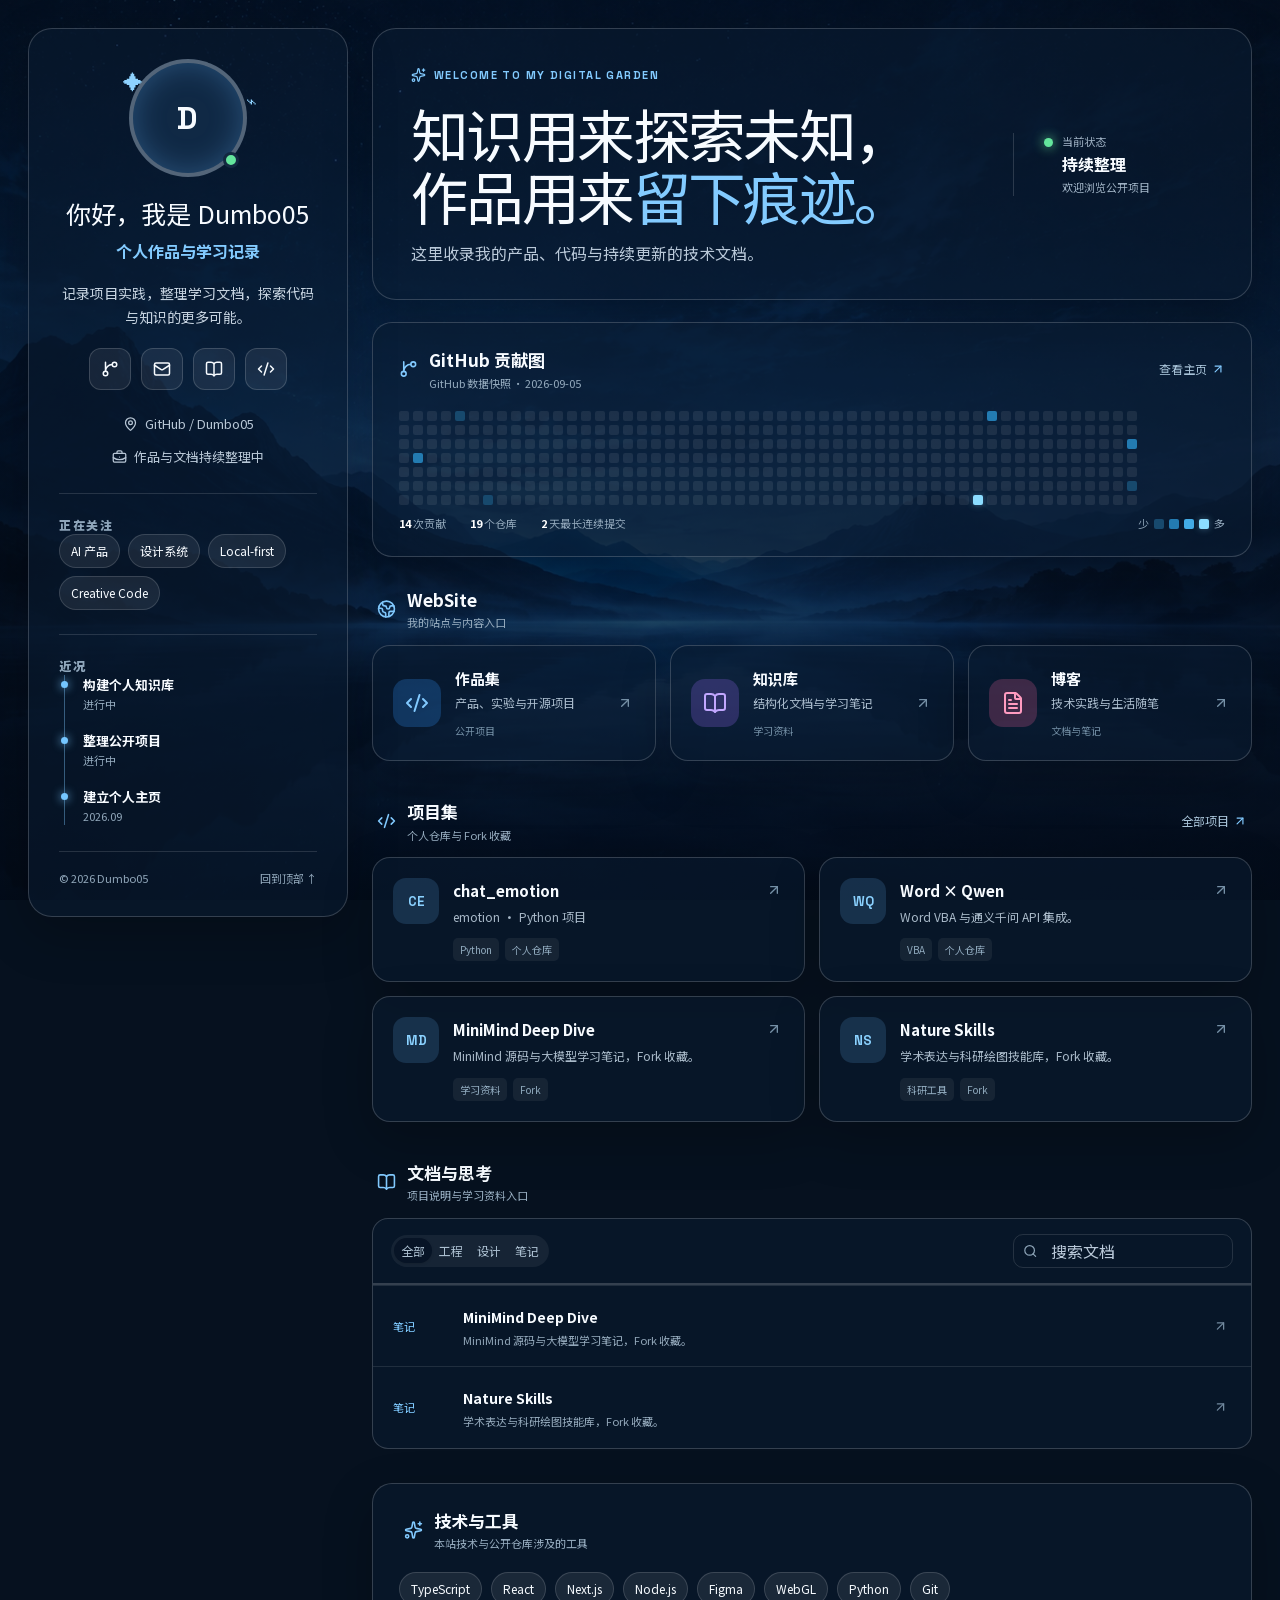
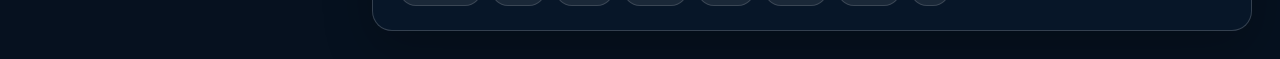
==== index.html @ 16f4d2db "Publish static homepage" ====
<!DOCTYPE html><html lang="zh-CN"><head><meta charSet="utf-8"/><meta name="viewport" content="width=device-width, initial-scale=1"/><link rel="stylesheet" href="/_next/static/css/index.D06NMVFJ.css" data-rsc-css-href="/_next/static/css/index.D06NMVFJ.css" data-precedence="vite-rsc/importer-resources"/><link rel="modulepreload" fetchPriority="low" href="/_next/static/chunks/index-C3mnJzxC.js"/><script src="/_next/static/chunks/rolldown-runtime-C60lm6uB.js" type="module" async=""></script><script src="/_next/static/chunks/framework-D_rUT4EX.js" type="module" async=""></script><link rel="modulepreload" href="/_next/static/chunks/layout-segment-context-Cc9AwlBz.js" crossorigin=""/><link rel="modulepreload" href="/_next/static/chunks/page-BDN0we3B.js" crossorigin=""/><title>Dumbo05 — 作品与文档</title><meta name="description" content="Dumbo05 的公开项目、技术文档与学习资料。"/><script>Object.assign(((self[Symbol.for("vinext.navigationRuntime")]??={bootstrap:{routeManifest:null},functions:{}}).bootstrap.rsc??={rsc:[]}),{params:{},nav:{"pathname":"/","searchParams":[]}})</script><link rel="modulepreload" href="/_next/static/chunks/index-C3mnJzxC.js" />
<link rel="preload" href="/_next/static/_vinext_fonts/noto-sans-sc-2264a9427715/noto-sans-sc-1ef05131.woff2" as="font" type="font/woff2" crossorigin />
<link rel="preload" href="/_next/static/_vinext_fonts/space-grotesk-97101337fff0/space-grotesk-a57c9413.woff2" as="font" type="font/woff2" crossorigin />
<style data-vinext-fonts>@font-face {
  font-family: 'Noto Sans SC';
  font-style: normal;
  font-weight: 400;
  font-display: swap;
  src: url(/_next/static/_vinext_fonts/noto-sans-sc-2264a9427715/noto-sans-sc-89709021.woff2) format('woff2');
  unicode-range: U+1f1e9-1f1f5, U+1f1f7-1f1ff, U+1f21a, U+1f232, U+1f234-1f237, U+1f250-1f251, U+1f300, U+1f302-1f308, U+1f30a-1f311, U+1f315, U+1f319-1f320, U+1f324, U+1f327, U+1f32a, U+1f32c-1f32d, U+1f330-1f357, U+1f359-1f37e;
}
@font-face {
  font-family: 'Noto Sans SC';
  font-style: normal;
  font-weight: 400;
  font-display: swap;
  src: url(/_next/static/_vinext_fonts/noto-sans-sc-2264a9427715/noto-sans-sc-872174e5.woff2) format('woff2');
  unicode-range: U+fee3, U+fef3, U+ff03-ff04, U+ff07, U+ff0a, U+ff17-ff19, U+ff1c-ff1d, U+ff20-ff3a, U+ff3c, U+ff3e-ff5b, U+ff5d, U+ff61-ff65, U+ff67-ff6a, U+ff6c, U+ff6f-ff78, U+ff7a-ff7d, U+ff80-ff84, U+ff86, U+ff89-ff8e, U+ff92, U+ff97-ff9b, U+ff9d-ff9f, U+ffe0-ffe4, U+ffe6, U+ffe9, U+ffeb, U+ffed, U+fffc, U+1f004, U+1f170-1f171, U+1f192-1f195, U+1f198-1f19a, U+1f1e6-1f1e8;
}
@font-face {
  font-family: 'Noto Sans SC';
  font-style: normal;
  font-weight: 400;
  font-display: swap;
  src: url(/_next/static/_vinext_fonts/noto-sans-sc-2264a9427715/noto-sans-sc-f385bef7.woff2) format('woff2');
  unicode-range: U+f0a7, U+f0b2, U+f0b7, U+f0c9, U+f0d8, U+f0da, U+f0dc-f0dd, U+f0e0, U+f0e6, U+f0eb, U+f0fc, U+f101, U+f104-f105, U+f107, U+f10b, U+f11b, U+f14b, U+f18a, U+f193, U+f1d6-f1d7, U+f244, U+f27a, U+f296, U+f2ae, U+f471, U+f4b3, U+f610-f611, U+f880-f881, U+f8ec, U+f8f5, U+f8ff, U+f901, U+f90a, U+f92c-f92d, U+f934, U+f937, U+f941, U+f965, U+f967, U+f969, U+f96b, U+f96f, U+f974, U+f978-f979, U+f97e, U+f981, U+f98a, U+f98e, U+f997, U+f99c, U+f9b2, U+f9b5, U+f9ba, U+f9be, U+f9ca, U+f9d0-f9d1, U+f9dd, U+f9e0-f9e1, U+f9e4, U+f9f7, U+fa00-fa01, U+fa08, U+fa0a, U+fa11, U+fb01-fb02, U+fdfc, U+fe0e, U+fe30-fe31, U+fe33-fe44, U+fe49-fe52, U+fe54-fe57, U+fe59-fe66, U+fe68-fe6b, U+fe8e, U+fe92-fe93, U+feae, U+feb8, U+fecb-fecc, U+fee0;
}
@font-face {
  font-family: 'Noto Sans SC';
  font-style: normal;
  font-weight: 400;
  font-display: swap;
  src: url(/_next/static/_vinext_fonts/noto-sans-sc-2264a9427715/noto-sans-sc-eb202dc0.woff2) format('woff2');
  unicode-range: U+9f83, U+9f85-9f8d, U+9f90-9f91, U+9f94-9f96, U+9f98, U+9f9b-9f9c, U+9f9e, U+9fa0, U+9fa2, U+9ff0-9fff, U+a001, U+a007, U+a025, U+a046-a047, U+a057, U+a072, U+a078-a079, U+a083, U+a085, U+a100, U+a118, U+a132, U+a134, U+a1f4, U+a242, U+a4a6, U+a4aa, U+a4b0-a4b1, U+a4b3, U+a9c1-a9c2, U+ac00-ac01, U+ac04, U+ac08, U+ac10-ac11, U+ac13-ac16, U+ac19, U+ac1c-ac1d, U+ac24, U+ac70-ac71, U+ac74, U+ac77-ac78, U+ac80-ac81, U+ac83, U+ac8c, U+ac90, U+ac9f-aca0, U+aca8-aca9, U+acac, U+acb0, U+acbd, U+acc1, U+acc4, U+ace0-ace1, U+ace4, U+ace8, U+acf3, U+acf5, U+acfc-acfd, U+ad00, U+ad0c, U+ad11, U+ad1c, U+ad34, U+ad50, U+ad64, U+ad6c, U+ad70, U+ad74, U+ad7f, U+ad81, U+ad8c, U+adc0, U+adc8, U+addc, U+ade0, U+adf8-adf9, U+adfc, U+ae00, U+ae08-ae09, U+ae0b, U+ae30, U+ae34, U+ae38, U+ae40, U+ae4a, U+ae4c, U+ae54, U+ae68, U+aebc, U+aed8, U+af2c-af2d;
}
@font-face {
  font-family: 'Noto Sans SC';
  font-style: normal;
  font-weight: 400;
  font-display: swap;
  src: url(/_next/static/_vinext_fonts/noto-sans-sc-2264a9427715/noto-sans-sc-dbf8b437.woff2) format('woff2');
  unicode-range: U+9e30-9e33, U+9e35-9e3b, U+9e3e, U+9e40-9e44, U+9e46-9e4e, U+9e51, U+9e53, U+9e55-9e58, U+9e5a-9e5c, U+9e5e-9e63, U+9e66-9e6e, U+9e71, U+9e73, U+9e75, U+9e78-9e79, U+9e7c-9e7e, U+9e82, U+9e86-9e88, U+9e8b-9e8c, U+9e90-9e91, U+9e93, U+9e95, U+9e97, U+9e9d, U+9ea4-9ea5, U+9ea9-9eaa, U+9eb4-9eb5, U+9eb8-9eba, U+9ebc-9ebf, U+9ec3, U+9ec9, U+9ecd, U+9ed0, U+9ed2-9ed3, U+9ed5-9ed6, U+9ed9, U+9edc-9edd, U+9edf-9ee0, U+9ee2, U+9ee5, U+9ee7-9eea, U+9eef, U+9ef1, U+9ef3-9ef4, U+9ef6, U+9ef9, U+9efb-9efc, U+9efe, U+9f0b, U+9f0d, U+9f10, U+9f14, U+9f17, U+9f19, U+9f22, U+9f29, U+9f2c, U+9f2f, U+9f31, U+9f37, U+9f39, U+9f3d-9f3e, U+9f41, U+9f4a-9f4b, U+9f51-9f52, U+9f61-9f63, U+9f66-9f67, U+9f80-9f81;
}
@font-face {
  font-family: 'Noto Sans SC';
  font-style: normal;
  font-weight: 400;
  font-display: swap;
  src: url(/_next/static/_vinext_fonts/noto-sans-sc-2264a9427715/noto-sans-sc-26d833f2.woff2) format('woff2');
  unicode-range: U+9c82-9c83, U+9c85-9c8c, U+9c8e-9c92, U+9c94-9c9b, U+9c9e-9ca3, U+9ca5-9ca7, U+9ca9, U+9cab, U+9cad-9cae, U+9cb1-9cb7, U+9cb9-9cbd, U+9cbf-9cc0, U+9cc3, U+9cc5-9cc7, U+9cc9-9cd1, U+9cd3-9cda, U+9cdc-9cdd, U+9cdf, U+9ce1-9ce3, U+9ce5, U+9ce9, U+9cee-9cef, U+9cf3-9cf4, U+9cf6, U+9cfc-9cfd, U+9d02, U+9d08-9d09, U+9d12, U+9d1b, U+9d1e, U+9d26, U+9d28, U+9d37, U+9d3b, U+9d3f, U+9d51, U+9d59, U+9d5c-9d5d, U+9d5f-9d61, U+9d6c, U+9d70, U+9d72, U+9d7a, U+9d7e, U+9d84, U+9d89, U+9d8f, U+9d92, U+9daf, U+9db4, U+9db8, U+9dbc, U+9dc4, U+9dc7, U+9dc9, U+9dd7, U+9ddf, U+9df2, U+9df9-9dfa, U+9e0a, U+9e11, U+9e1a, U+9e1e, U+9e20, U+9e22, U+9e28-9e2c, U+9e2e-9e2f;
}
@font-face {
  font-family: 'Noto Sans SC';
  font-style: normal;
  font-weight: 400;
  font-display: swap;
  src: url(/_next/static/_vinext_fonts/noto-sans-sc-2264a9427715/noto-sans-sc-5b294bf7.woff2) format('woff2');
  unicode-range: U+9a80, U+9a83, U+9a85, U+9a88-9a8a, U+9a8d-9a8e, U+9a90, U+9a92-9a93, U+9a95-9a96, U+9a98-9a99, U+9a9b-9aa2, U+9aa5, U+9aa7, U+9aaf-9ab1, U+9ab5-9ab6, U+9ab9-9aba, U+9ac0-9ac4, U+9ac8, U+9acb-9acc, U+9ace-9acf, U+9ad1-9ad2, U+9ad9, U+9adf, U+9ae1, U+9ae3, U+9aea-9aeb, U+9aed-9aef, U+9af4, U+9af9, U+9afb, U+9b03-9b04, U+9b06, U+9b08, U+9b0d, U+9b0f-9b10, U+9b13, U+9b18, U+9b1a, U+9b1f, U+9b22-9b23, U+9b25, U+9b27-9b28, U+9b2a, U+9b2f, U+9b31-9b32, U+9b3b, U+9b43, U+9b46-9b49, U+9b4d-9b4e, U+9b51, U+9b56, U+9b58, U+9b5a, U+9b5c, U+9b5f, U+9b61-9b62, U+9b6f, U+9b77, U+9b80, U+9b88, U+9b8b, U+9b8e, U+9b91, U+9b9f-9ba0, U+9ba8, U+9baa-9bab, U+9bad-9bae, U+9bb0-9bb1, U+9bb8, U+9bc9-9bca, U+9bd3, U+9bd6, U+9bdb, U+9be8, U+9bf0-9bf1, U+9c02, U+9c10, U+9c15, U+9c24, U+9c2d, U+9c32, U+9c39, U+9c3b, U+9c40, U+9c47-9c49, U+9c53, U+9c57, U+9c64, U+9c72, U+9c77-9c78, U+9c7b, U+9c7f-9c80;
}
@font-face {
  font-family: 'Noto Sans SC';
  font-style: normal;
  font-weight: 400;
  font-display: swap;
  src: url(/_next/static/_vinext_fonts/noto-sans-sc-2264a9427715/noto-sans-sc-d011b6ff.woff2) format('woff2');
  unicode-range: U+98dd, U+98e1-98e2, U+98e7-98ea, U+98ec, U+98ee-98ef, U+98f2, U+98f4, U+98fc-98fe, U+9903, U+9905, U+9908, U+990a, U+990c-990d, U+9913-9914, U+9918, U+991a-991b, U+991e, U+9921, U+9928, U+992c, U+992e, U+9935, U+9938-9939, U+993d-993e, U+9945, U+994b-994c, U+9951-9952, U+9954-9955, U+9957, U+995e, U+9963, U+9966-9969, U+996b-996c, U+996f, U+9974-9975, U+9977-9979, U+997d-997e, U+9980-9981, U+9983-9984, U+9987, U+998a-998b, U+998d-9991, U+9993-9995, U+9997-9998, U+99a5, U+99ab, U+99ad-99ae, U+99b1, U+99b3-99b4, U+99bc, U+99bf, U+99c1, U+99c3-99c6, U+99cc, U+99d0, U+99d2, U+99d5, U+99db, U+99dd, U+99e1, U+99ed, U+99f1, U+99ff, U+9a01, U+9a03-9a04, U+9a0e-9a0f, U+9a11-9a13, U+9a19, U+9a1b, U+9a28, U+9a2b, U+9a30, U+9a32, U+9a37, U+9a40, U+9a45, U+9a4a, U+9a4d-9a4e, U+9a52, U+9a55, U+9a57, U+9a5a-9a5b, U+9a5f, U+9a62, U+9a65, U+9a69, U+9a6b, U+9a6e, U+9a75, U+9a77-9a7a, U+9a7d;
}
@font-face {
  font-family: 'Noto Sans SC';
  font-style: normal;
  font-weight: 400;
  font-display: swap;
  src: url(/_next/static/_vinext_fonts/noto-sans-sc-2264a9427715/noto-sans-sc-c0877205.woff2) format('woff2');
  unicode-range: U+975b-975c, U+9763, U+9765-9766, U+976c-976d, U+9773, U+9776, U+977a, U+977c, U+9784-9785, U+978e-978f, U+9791-9792, U+9794-9795, U+9798, U+979a, U+979e, U+97a3, U+97a5-97a6, U+97a8, U+97ab-97ac, U+97ae-97af, U+97b2, U+97b4, U+97c6, U+97cb-97cc, U+97d3, U+97d8, U+97dc, U+97e1, U+97ea-97eb, U+97ee, U+97fb, U+97fe-97ff, U+9801-9803, U+9805-9806, U+9808, U+980c, U+9810-9814, U+9817-9818, U+981e, U+9820-9821, U+9824, U+9828, U+982b-982d, U+9830, U+9834, U+9838-9839, U+983c, U+9846, U+984d-984f, U+9851-9852, U+9854-9855, U+9857-9858, U+985a-985b, U+9862-9863, U+9865, U+9867, U+986b, U+986f-9871, U+9877-9878, U+987c, U+9880, U+9883, U+9885, U+9889, U+988b-988f, U+9893-9895, U+9899-989b, U+989e-989f, U+98a1-98a2, U+98a5-98a7, U+98a9, U+98af, U+98b1, U+98b6, U+98ba, U+98be, U+98c3-98c4, U+98c6-98c8, U+98cf-98d6, U+98da-98db;
}
@font-face {
  font-family: 'Noto Sans SC';
  font-style: normal;
  font-weight: 400;
  font-display: swap;
  src: url(/_next/static/_vinext_fonts/noto-sans-sc-2264a9427715/noto-sans-sc-7050bbd1.woff2) format('woff2');
  unicode-range: U+95c4-95ca, U+95cc-95cd, U+95d4-95d6, U+95d8, U+95e1-95e2, U+95e9, U+95f0-95f1, U+95f3, U+95f6, U+95fc, U+95fe-95ff, U+9602-9604, U+9606-960d, U+960f, U+9611-9613, U+9615-9617, U+9619-961b, U+961d, U+9621, U+9628, U+962f, U+963c-963e, U+9641-9642, U+9649, U+9654, U+965b-965f, U+9661, U+9663, U+9665, U+9667-9668, U+966c, U+9670, U+9672-9674, U+9678, U+967a, U+967d, U+9682, U+9685, U+9688, U+968a, U+968d-968e, U+9695, U+9697-9698, U+969e, U+96a0, U+96a3-96a4, U+96a8, U+96aa, U+96b0-96b1, U+96b3-96b4, U+96b7-96b9, U+96bb-96bd, U+96c9, U+96cb, U+96ce, U+96d1-96d2, U+96d6, U+96d9, U+96db-96dc, U+96de, U+96e0, U+96e3, U+96e9, U+96eb, U+96f0-96f2, U+96f9, U+96ff, U+9701-9702, U+9705, U+9708, U+970a, U+970e-970f, U+9711, U+9719, U+9727, U+972a, U+972d, U+9730, U+973d, U+9742, U+9744, U+9748-9749, U+9750-9751, U+975a;
}
@font-face {
  font-family: 'Noto Sans SC';
  font-style: normal;
  font-weight: 400;
  font-display: swap;
  src: url(/_next/static/_vinext_fonts/noto-sans-sc-2264a9427715/noto-sans-sc-029585c2.woff2) format('woff2');
  unicode-range: U+94f5, U+94f7, U+94f9, U+94fb-94fd, U+94ff, U+9503-9504, U+9506-9507, U+9509-950a, U+950d-950f, U+9511-9518, U+951a-9520, U+9522, U+9528-952d, U+9530-953a, U+953c-953f, U+9543-9546, U+9548-9550, U+9552-9555, U+9557-955b, U+955d-9568, U+956a-956d, U+9570-9574, U+9583, U+9586, U+9589, U+958e-958f, U+9591-9592, U+9594, U+9598-9599, U+959e-95a0, U+95a2-95a6, U+95a8-95b2, U+95b4, U+95b8-95c3;
}
@font-face {
  font-family: 'Noto Sans SC';
  font-style: normal;
  font-weight: 400;
  font-display: swap;
  src: url(/_next/static/_vinext_fonts/noto-sans-sc-2264a9427715/noto-sans-sc-e1cd4d1c.woff2) format('woff2');
  unicode-range: U+941c-942b, U+942d-942e, U+9432-9433, U+9435, U+9438, U+943a, U+943e, U+9444, U+944a, U+9451-9452, U+945a, U+9462-9463, U+9465, U+9470-9487, U+948a-9492, U+9494-9498, U+949a, U+949c-949d, U+94a1, U+94a3-94a4, U+94a8, U+94aa-94ad, U+94af, U+94b2, U+94b4-94ba, U+94bc-94c0, U+94c4, U+94c6-94db, U+94de-94ec, U+94ee-94f1, U+94f3;
}
@font-face {
  font-family: 'Noto Sans SC';
  font-style: normal;
  font-weight: 400;
  font-display: swap;
  src: url(/_next/static/_vinext_fonts/noto-sans-sc-2264a9427715/noto-sans-sc-d81f9b58.woff2) format('woff2');
  unicode-range: U+92ec-92ed, U+92f0, U+92f3, U+92f8, U+92fc, U+9304, U+9306, U+9310, U+9312, U+9315, U+9318, U+931a, U+931e, U+9320-9322, U+9324, U+9326-9329, U+932b-932c, U+932f, U+9331-9332, U+9335-9336, U+933e, U+9340-9341, U+934a-9360, U+9362-9363, U+9365-936b, U+936e, U+9375, U+937e, U+9382, U+938a, U+938c, U+938f, U+9393-9394, U+9396-9397, U+939a, U+93a2, U+93a7, U+93ac-93cd, U+93d0-93d1, U+93d6-93d8, U+93de-93df, U+93e1-93e2, U+93e4, U+93f8, U+93fb, U+93fd, U+940e-941a;
}
@font-face {
  font-family: 'Noto Sans SC';
  font-style: normal;
  font-weight: 400;
  font-display: swap;
  src: url(/_next/static/_vinext_fonts/noto-sans-sc-2264a9427715/noto-sans-sc-b8b2d6b7.woff2) format('woff2');
  unicode-range: U+9163-9164, U+9169, U+9170, U+9172, U+9174, U+9179-917a, U+917d-917e, U+9182-9183, U+9185, U+918c-918d, U+9190-9191, U+919a, U+919c, U+91a1-91a4, U+91a8, U+91aa-91af, U+91b4-91b5, U+91b8, U+91ba, U+91be, U+91c0-91c1, U+91c6, U+91c8, U+91cb, U+91d0, U+91d2, U+91d7-91d8, U+91dd, U+91e3, U+91e6-91e7, U+91ed, U+91f0, U+91f5, U+91f9, U+9200, U+9205, U+9207-920a, U+920d-920e, U+9210, U+9214-9215, U+921c, U+921e, U+9221, U+9223-9227, U+9229-922a, U+922d, U+9234-9235, U+9237, U+9239-923a, U+923c-9240, U+9244-9246, U+9249, U+924e-924f, U+9251, U+9253, U+9257, U+925b, U+925e, U+9262, U+9264-9266, U+9268, U+926c, U+926f, U+9271, U+927b, U+927e, U+9280, U+9283, U+9285-928a, U+928e, U+9291, U+9293, U+9296, U+9298, U+929c-929d, U+92a8, U+92ab-92ae, U+92b3, U+92b6-92b7, U+92b9, U+92c1, U+92c5-92c6, U+92c8, U+92cc, U+92d0, U+92d2, U+92e4, U+92ea;
}
@font-face {
  font-family: 'Noto Sans SC';
  font-style: normal;
  font-weight: 400;
  font-display: swap;
  src: url(/_next/static/_vinext_fonts/noto-sans-sc-2264a9427715/noto-sans-sc-97d54302.woff2) format('woff2');
  unicode-range: U+9004, U+900b, U+9011, U+9015-9016, U+901e, U+9021, U+9026, U+902d, U+902f, U+9031, U+9035-9036, U+9039-903a, U+9041, U+9044-9046, U+904a, U+904f-9052, U+9054-9055, U+9058-9059, U+905b-905e, U+9060-9062, U+9068-9069, U+906f, U+9072, U+9074, U+9076-907a, U+907c-907d, U+9081, U+9083, U+9085, U+9087-908b, U+908f, U+9095, U+9097, U+9099-909b, U+909d, U+90a0-90a1, U+90a8-90a9, U+90ac, U+90b0, U+90b2-90b4, U+90b6, U+90b8, U+90ba, U+90bd-90be, U+90c3-90c5, U+90c7-90c8, U+90cf-90d0, U+90d3, U+90d5, U+90d7, U+90da-90dc, U+90de, U+90e2, U+90e4, U+90e6-90e7, U+90ea-90eb, U+90ef, U+90f4-90f5, U+90f7, U+90fe-9100, U+9104, U+9109, U+910c, U+9112, U+9114-9115, U+9118, U+911c, U+911e, U+9120, U+9122-9123, U+9127, U+912d, U+912f-9132, U+9139-913a, U+9143, U+9146, U+9149-914a, U+914c, U+914e-9150, U+9154, U+9157, U+915a, U+915d-915e, U+9161-9162;
}
@font-face {
  font-family: 'Noto Sans SC';
  font-style: normal;
  font-weight: 400;
  font-display: swap;
  src: url(/_next/static/_vinext_fonts/noto-sans-sc-2264a9427715/noto-sans-sc-f351b5e0.woff2) format('woff2');
  unicode-range: U+8e41-8e42, U+8e47, U+8e49-8e4b, U+8e50-8e53, U+8e59-8e5a, U+8e5f-8e60, U+8e64, U+8e69, U+8e6c, U+8e70, U+8e74, U+8e76, U+8e7a-8e7c, U+8e7f, U+8e84-8e85, U+8e87, U+8e89, U+8e8b, U+8e8d, U+8e8f-8e90, U+8e94, U+8e99, U+8e9c, U+8e9e, U+8eaa, U+8eac, U+8eb0, U+8eb6, U+8ec0, U+8ec6, U+8eca-8ece, U+8ed2, U+8eda, U+8edf, U+8ee2, U+8eeb, U+8ef8, U+8efb-8efe, U+8f03, U+8f09, U+8f0b, U+8f12-8f15, U+8f1b, U+8f1d, U+8f1f, U+8f29-8f2a, U+8f2f, U+8f36, U+8f38, U+8f3b, U+8f3e-8f3f, U+8f44-8f45, U+8f49, U+8f4d-8f4e, U+8f5f, U+8f6b, U+8f6d, U+8f71-8f73, U+8f75-8f76, U+8f78-8f7a, U+8f7c, U+8f7e, U+8f81-8f82, U+8f84, U+8f87, U+8f8a-8f8b, U+8f8d-8f8f, U+8f94-8f95, U+8f97-8f9a, U+8fa6, U+8fad-8faf, U+8fb2, U+8fb5-8fb7, U+8fba-8fbc, U+8fbf, U+8fc2, U+8fcb, U+8fcd, U+8fd3, U+8fd5, U+8fd7, U+8fda, U+8fe2-8fe5, U+8fe8-8fe9, U+8fee, U+8ff3-8ff4, U+8ff8, U+8ffa;
}
@font-face {
  font-family: 'Noto Sans SC';
  font-style: normal;
  font-weight: 400;
  font-display: swap;
  src: url(/_next/static/_vinext_fonts/noto-sans-sc-2264a9427715/noto-sans-sc-1dbbfe68.woff2) format('woff2');
  unicode-range: U+8cbd, U+8cbf-8cc4, U+8cc7-8cc8, U+8cca, U+8ccd, U+8cd1, U+8cd3, U+8cdb-8cdc, U+8cde, U+8ce0, U+8ce2-8ce4, U+8ce6-8ce8, U+8cea, U+8ced, U+8cf4, U+8cf8, U+8cfa, U+8cfc-8cfd, U+8d04-8d05, U+8d07-8d08, U+8d0a, U+8d0d, U+8d0f, U+8d13-8d14, U+8d16, U+8d1b, U+8d20, U+8d30, U+8d32-8d33, U+8d36, U+8d3b, U+8d3d, U+8d40, U+8d42-8d43, U+8d45-8d46, U+8d48-8d4a, U+8d4d, U+8d51, U+8d53, U+8d55, U+8d59, U+8d5c-8d5d, U+8d5f, U+8d61, U+8d66-8d67, U+8d6a, U+8d6d, U+8d71, U+8d73, U+8d84, U+8d90-8d91, U+8d94-8d95, U+8d99, U+8da8, U+8daf, U+8db1, U+8db5, U+8db8, U+8dba, U+8dbc, U+8dbf, U+8dc2, U+8dc4, U+8dc6, U+8dcb, U+8dce-8dcf, U+8dd6-8dd7, U+8dda-8ddb, U+8dde, U+8de1, U+8de3-8de4, U+8de9, U+8deb-8dec, U+8df0-8df1, U+8df6-8dfd, U+8e05, U+8e07, U+8e09-8e0a, U+8e0c, U+8e0e, U+8e10, U+8e14, U+8e1d-8e1f, U+8e23, U+8e26, U+8e2b-8e31, U+8e34-8e35, U+8e39-8e3a, U+8e3d, U+8e40;
}
@font-face {
  font-family: 'Noto Sans SC';
  font-style: normal;
  font-weight: 400;
  font-display: swap;
  src: url(/_next/static/_vinext_fonts/noto-sans-sc-2264a9427715/noto-sans-sc-e3ccf881.woff2) format('woff2');
  unicode-range: U+8b80, U+8b83, U+8b8a, U+8b8c, U+8b90, U+8b93, U+8b99-8b9a, U+8ba0, U+8ba3, U+8ba5-8ba7, U+8baa-8bac, U+8bb4-8bb5, U+8bb7, U+8bb9, U+8bc2-8bc3, U+8bc5, U+8bcb-8bcc, U+8bce-8bd0, U+8bd2-8bd4, U+8bd6, U+8bd8-8bd9, U+8bdc, U+8bdf, U+8be3-8be4, U+8be7-8be9, U+8beb-8bec, U+8bee, U+8bf0, U+8bf2-8bf3, U+8bf6, U+8bf9, U+8bfc-8bfd, U+8bff-8c00, U+8c02, U+8c04, U+8c06-8c07, U+8c0c, U+8c0f, U+8c11-8c12, U+8c14-8c1b, U+8c1d-8c21, U+8c24-8c25, U+8c27, U+8c2a-8c2c, U+8c2e-8c30, U+8c32-8c36, U+8c3f, U+8c47-8c4c, U+8c4e-8c50, U+8c54-8c56, U+8c62, U+8c68, U+8c6c, U+8c73, U+8c78, U+8c7a, U+8c82, U+8c85, U+8c89-8c8a, U+8c8d-8c8e, U+8c90, U+8c93-8c94, U+8c98, U+8c9d-8c9e, U+8ca0-8ca2, U+8ca7-8cac, U+8caf-8cb0, U+8cb3-8cb4, U+8cb6-8cb9, U+8cbb-8cbc;
}
@font-face {
  font-family: 'Noto Sans SC';
  font-style: normal;
  font-weight: 400;
  font-display: swap;
  src: url(/_next/static/_vinext_fonts/noto-sans-sc-2264a9427715/noto-sans-sc-263a8925.woff2) format('woff2');
  unicode-range: U+8a15-8a18, U+8a1a-8a1b, U+8a1d, U+8a1f, U+8a22-8a23, U+8a25, U+8a2b, U+8a2d, U+8a31, U+8a33-8a34, U+8a36-8a38, U+8a3a, U+8a3c, U+8a3e, U+8a40-8a41, U+8a46, U+8a48, U+8a50, U+8a52, U+8a54-8a55, U+8a58, U+8a5b, U+8a5d-8a63, U+8a66, U+8a69-8a6b, U+8a6d-8a6e, U+8a70, U+8a72-8a73, U+8a7a, U+8a85, U+8a87, U+8a8a, U+8a8c-8a8d, U+8a90-8a92, U+8a95, U+8a98, U+8aa0-8aa1, U+8aa3-8aa6, U+8aa8-8aa9, U+8aac-8aae, U+8ab0, U+8ab2, U+8ab8-8ab9, U+8abc, U+8abe-8abf, U+8ac7, U+8acf, U+8ad2, U+8ad6-8ad7, U+8adb-8adc, U+8adf, U+8ae1, U+8ae6-8ae8, U+8aeb, U+8aed-8aee, U+8af1, U+8af3-8af4, U+8af7-8af8, U+8afa, U+8afe, U+8b00-8b02, U+8b07, U+8b0a, U+8b0c, U+8b0e, U+8b10, U+8b17, U+8b19, U+8b1b, U+8b1d, U+8b20-8b21, U+8b26, U+8b28, U+8b2c, U+8b33, U+8b39, U+8b3e-8b3f, U+8b41, U+8b45, U+8b49, U+8b4c, U+8b4f, U+8b57-8b58, U+8b5a, U+8b5c, U+8b5e, U+8b60, U+8b6c, U+8b6f-8b70, U+8b72, U+8b74, U+8b77, U+8b7d;
}
@font-face {
  font-family: 'Noto Sans SC';
  font-style: normal;
  font-weight: 400;
  font-display: swap;
  src: url(/_next/static/_vinext_fonts/noto-sans-sc-2264a9427715/noto-sans-sc-1081e6e8.woff2) format('woff2');
  unicode-range: U+8882, U+8884-8886, U+8888, U+888f, U+8892-8893, U+889b, U+88a2, U+88a4, U+88a6, U+88a8, U+88aa, U+88ae, U+88b1, U+88b4, U+88b7, U+88bc, U+88c0, U+88c6-88c9, U+88ce-88cf, U+88d1-88d3, U+88d8, U+88db-88dd, U+88df, U+88e1-88e3, U+88e5, U+88e8, U+88ec, U+88f0-88f1, U+88f3-88f4, U+88fc-88fe, U+8900, U+8902, U+8906-8907, U+8909-890c, U+8912-8915, U+8918-891b, U+8921, U+8925, U+892b, U+8930, U+8932, U+8934, U+8936, U+893b, U+893d, U+8941, U+894c, U+8955-8956, U+8959, U+895c, U+895e-8960, U+8966, U+896a, U+896c, U+896f-8970, U+8972, U+897b, U+897e, U+8980, U+8983, U+8985, U+8987-8988, U+898c, U+898f, U+8993, U+8997, U+899a, U+89a1, U+89a7, U+89a9-89aa, U+89b2-89b3, U+89b7, U+89c0, U+89c7, U+89ca-89cc, U+89ce-89d1, U+89d6, U+89da, U+89dc, U+89de, U+89e5, U+89e7, U+89eb, U+89ef, U+89f1, U+89f3-89f4, U+89f8, U+89ff, U+8a01-8a03, U+8a07-8a0a, U+8a0e-8a0f, U+8a13;
}
@font-face {
  font-family: 'Noto Sans SC';
  font-style: normal;
  font-weight: 400;
  font-display: swap;
  src: url(/_next/static/_vinext_fonts/noto-sans-sc-2264a9427715/noto-sans-sc-f04109b5.woff2) format('woff2');
  unicode-range: U+86f4, U+86f8-86f9, U+86fb, U+86fe, U+8703, U+8706-870a, U+870d, U+8711-8713, U+871a, U+871e, U+8722-8723, U+8725, U+8729, U+872e, U+8731, U+8734, U+8737, U+873a-873b, U+873e-8740, U+8742, U+8747-8748, U+8753, U+8755, U+8757-8758, U+875d, U+875f, U+8762-8766, U+8768, U+876e, U+8770, U+8772, U+8775, U+8778, U+877b-877e, U+8782, U+8785, U+8788, U+878b, U+8793, U+8797, U+879a, U+879e-87a0, U+87a2-87a3, U+87a8, U+87ab-87ad, U+87af, U+87b3, U+87b5, U+87bd, U+87c0, U+87c4, U+87c6, U+87ca-87cb, U+87d1-87d2, U+87db-87dc, U+87de, U+87e0, U+87e5, U+87ea, U+87ec, U+87ee, U+87f2-87f3, U+87fb, U+87fd-87fe, U+8802-8803, U+8805, U+880a-880b, U+880d, U+8813-8816, U+8819, U+881b, U+881f, U+8821, U+8823, U+8831-8832, U+8835-8836, U+8839, U+883b-883c, U+8844, U+8846, U+884a, U+884e, U+8852-8853, U+8855, U+8859, U+885b, U+885d-885e, U+8862, U+8864, U+8869-886a, U+886e-886f, U+8872, U+8879, U+887d-887f;
}
@font-face {
  font-family: 'Noto Sans SC';
  font-style: normal;
  font-weight: 400;
  font-display: swap;
  src: url(/_next/static/_vinext_fonts/noto-sans-sc-2264a9427715/noto-sans-sc-012abd8d.woff2) format('woff2');
  unicode-range: U+8548, U+854e, U+8553, U+8556-8557, U+8559, U+855e, U+8561, U+8564-8565, U+8568-856a, U+856d, U+856f-8570, U+8572, U+8576, U+8579-857b, U+8580, U+8585-8586, U+8588, U+858a, U+858f, U+8591, U+8594, U+8599, U+859c, U+85a2, U+85a4, U+85a6, U+85a8-85a9, U+85ab-85ac, U+85ae, U+85b7-85b9, U+85be, U+85c1, U+85c7, U+85cd, U+85d0, U+85d3, U+85d5, U+85dc-85dd, U+85df-85e0, U+85e5-85e6, U+85e8-85ea, U+85f4, U+85f9, U+85fe-85ff, U+8602, U+8605-8607, U+860a-860b, U+8616, U+8618, U+861a, U+8627, U+8629, U+862d, U+8638, U+863c, U+863f, U+864d, U+864f, U+8652-8655, U+865b-865c, U+865f, U+8662, U+8667, U+866c, U+866e, U+8671, U+8675, U+867a-867c, U+867f, U+868b, U+868d, U+8693, U+869c-869d, U+86a1, U+86a3-86a4, U+86a7-86a9, U+86ac, U+86af-86b1, U+86b4-86b6, U+86ba, U+86c0, U+86c4, U+86c6, U+86c9-86ca, U+86cd-86d1, U+86d4, U+86d8, U+86de-86df, U+86e4, U+86e6, U+86e9, U+86ed, U+86ef-86f3;
}
@font-face {
  font-family: 'Noto Sans SC';
  font-style: normal;
  font-weight: 400;
  font-display: swap;
  src: url(/_next/static/_vinext_fonts/noto-sans-sc-2264a9427715/noto-sans-sc-7f246ec9.woff2) format('woff2');
  unicode-range: U+83c5, U+83c8-83c9, U+83cb, U+83d1, U+83d3-83d6, U+83d8, U+83db, U+83dd, U+83df, U+83e1, U+83e5, U+83ea-83eb, U+83f0, U+83f4, U+83f8-83f9, U+83fb, U+83fd, U+83ff, U+8401, U+8406, U+840a-840b, U+840f, U+8411, U+8418, U+841c, U+8420, U+8422-8424, U+8426, U+8429, U+842c, U+8438-8439, U+843b-843c, U+843f, U+8446-8447, U+8449, U+844e, U+8451-8452, U+8456, U+8459-845a, U+845c, U+8462, U+8466, U+846d, U+846f-8470, U+8473, U+8476-8478, U+847a, U+847d, U+8484-8485, U+8487, U+8489, U+848c, U+848e, U+8490, U+8493-8494, U+8497, U+849b, U+849e-849f, U+84a1, U+84a5, U+84a8, U+84af, U+84b4, U+84b9-84bf, U+84c1-84c2, U+84c5-84c7, U+84ca-84cb, U+84cd, U+84d0-84d1, U+84d3, U+84d6, U+84df-84e0, U+84e2-84e3, U+84e5-84e7, U+84ee, U+84f3, U+84f6, U+84fa, U+84fc, U+84ff-8500, U+850c, U+8511, U+8514-8515, U+8517-8518, U+851f, U+8523, U+8525-8526, U+8529, U+852b, U+852d, U+8532, U+8534-8535, U+8538-853a, U+853c, U+8543, U+8545;
}
@font-face {
  font-family: 'Noto Sans SC';
  font-style: normal;
  font-weight: 400;
  font-display: swap;
  src: url(/_next/static/_vinext_fonts/noto-sans-sc-2264a9427715/noto-sans-sc-7b737b1b.woff2) format('woff2');
  unicode-range: U+82bc, U+82be, U+82c0-82c2, U+82c4-82c8, U+82ca-82cc, U+82ce, U+82d0, U+82d2-82d3, U+82d5-82d6, U+82d8-82d9, U+82dc-82de, U+82e0-82e4, U+82e7, U+82e9-82eb, U+82ed-82ee, U+82f3-82f4, U+82f7-82f8, U+82fa-8301, U+8306-8308, U+830c-830d, U+830f, U+8311, U+8313-8315, U+8318, U+831a-831b, U+831d, U+8324, U+8327, U+832a, U+832c-832d, U+832f, U+8331-8334, U+833a-833c, U+8340, U+8343-8345, U+8347-8348, U+834a, U+834c, U+834f, U+8351, U+8356, U+8358-835c, U+835e, U+8360, U+8364-8366, U+8368-836a, U+836c-836e, U+8373, U+8378, U+837b-837d, U+837f-8380, U+8382, U+8388, U+838a-838b, U+8392, U+8394, U+8396, U+8398-8399, U+839b-839c, U+83a0, U+83a2-83a3, U+83a8-83aa, U+83ae-83b0, U+83b3-83b4, U+83b6, U+83b8, U+83ba, U+83bc-83bd, U+83bf-83c0, U+83c2;
}
@font-face {
  font-family: 'Noto Sans SC';
  font-style: normal;
  font-weight: 400;
  font-display: swap;
  src: url(/_next/static/_vinext_fonts/noto-sans-sc-2264a9427715/noto-sans-sc-1dbca8d2.woff2) format('woff2');
  unicode-range: U+8166-8169, U+816b, U+816d, U+8171, U+8173-8174, U+8178, U+817c-817d, U+8182, U+8188, U+8191, U+8198-819b, U+81a0, U+81a3, U+81a5-81a6, U+81a9, U+81b6, U+81ba-81bb, U+81bd, U+81bf, U+81c1, U+81c3, U+81c6, U+81c9-81ca, U+81cc-81cd, U+81d1, U+81d3-81d4, U+81d8, U+81db-81dc, U+81de-81df, U+81e5, U+81e7-81e9, U+81eb-81ec, U+81ee-81ef, U+81f5, U+81f8, U+81fa, U+81fc, U+81fe, U+8200-8202, U+8204, U+8208-820a, U+820e-8210, U+8216-8218, U+821b-821c, U+8221-8224, U+8226-8228, U+822b, U+822d, U+822f, U+8232-8234, U+8237-8238, U+823a-823b, U+823e, U+8244, U+8249, U+824b, U+824f, U+8259-825a, U+825f, U+8266, U+8268, U+826e, U+8271, U+8276-8279, U+827d, U+827f, U+8283-8284, U+8288-828a, U+828d-8291, U+8293-8294, U+8296-8298, U+829f-82a1, U+82a3-82a4, U+82a7-82ab, U+82ae, U+82b0, U+82b2, U+82b4-82b6;
}
@font-face {
  font-family: 'Noto Sans SC';
  font-style: normal;
  font-weight: 400;
  font-display: swap;
  src: url(/_next/static/_vinext_fonts/noto-sans-sc-2264a9427715/noto-sans-sc-50988138.woff2) format('woff2');
  unicode-range: U+8016, U+8018-8019, U+801c, U+801e, U+8026-802a, U+8031, U+8034-8035, U+8037, U+8043, U+804b, U+804d, U+8052, U+8056, U+8059, U+805e, U+8061, U+8068-8069, U+806e-8074, U+8076-8078, U+807c-8080, U+8082, U+8084-8085, U+8088, U+808f, U+8093, U+809c, U+809f, U+80ab, U+80ad-80ae, U+80b1, U+80b6-80b8, U+80bc-80bd, U+80c2, U+80c4, U+80ca, U+80cd, U+80d1, U+80d4, U+80d7, U+80d9-80db, U+80dd, U+80e0, U+80e4-80e5, U+80e7-80ed, U+80ef-80f1, U+80f3-80f4, U+80fc, U+8101, U+8104-8105, U+8107-8108, U+810c-810e, U+8112-8115, U+8117-8119, U+811b-811f, U+8121-8130, U+8132-8134, U+8137, U+8139, U+813f-8140, U+8142, U+8146, U+8148, U+814d-814e, U+8151, U+8153, U+8158-815a, U+815e, U+8160;
}
@font-face {
  font-family: 'Noto Sans SC';
  font-style: normal;
  font-weight: 400;
  font-display: swap;
  src: url(/_next/static/_vinext_fonts/noto-sans-sc-2264a9427715/noto-sans-sc-85e29ce6.woff2) format('woff2');
  unicode-range: U+7ef0-7ef2, U+7ef6, U+7efa-7efb, U+7efe, U+7f01-7f04, U+7f08, U+7f0a-7f12, U+7f17, U+7f19, U+7f1b-7f1c, U+7f1f, U+7f21-7f23, U+7f25-7f28, U+7f2a-7f33, U+7f35-7f37, U+7f3d, U+7f42, U+7f44-7f45, U+7f4c-7f4d, U+7f52, U+7f54, U+7f58-7f59, U+7f5d, U+7f5f-7f61, U+7f63, U+7f65, U+7f68, U+7f70-7f71, U+7f73-7f75, U+7f77, U+7f79, U+7f7d-7f7e, U+7f85-7f86, U+7f88-7f89, U+7f8b-7f8c, U+7f90-7f91, U+7f94-7f96, U+7f98-7f9b, U+7f9d, U+7f9f, U+7fa3, U+7fa7-7fa9, U+7fac-7fb2, U+7fb4, U+7fb6, U+7fb8, U+7fbc, U+7fbf-7fc0, U+7fc3, U+7fca, U+7fcc, U+7fce, U+7fd2, U+7fd5, U+7fd9-7fdb, U+7fdf, U+7fe3, U+7fe5-7fe7, U+7fe9, U+7feb-7fec, U+7fee-7fef, U+7ff1, U+7ff3-7ff4, U+7ff9-7ffa, U+7ffe, U+8004, U+8006, U+800b, U+800e, U+8011-8012, U+8014;
}
@font-face {
  font-family: 'Noto Sans SC';
  font-style: normal;
  font-weight: 400;
  font-display: swap;
  src: url(/_next/static/_vinext_fonts/noto-sans-sc-2264a9427715/noto-sans-sc-2f25561e.woff2) format('woff2');
  unicode-range: U+7dd2, U+7dd4, U+7dd6-7dd8, U+7dda-7de0, U+7de2-7de6, U+7de8-7ded, U+7def, U+7df1-7df5, U+7df7, U+7df9, U+7dfb-7dfc, U+7dfe-7e02, U+7e04, U+7e08-7e0b, U+7e12, U+7e1b, U+7e1e, U+7e20, U+7e22-7e23, U+7e26, U+7e29, U+7e2b, U+7e2e-7e2f, U+7e31, U+7e37, U+7e39-7e3e, U+7e40, U+7e43-7e44, U+7e46-7e47, U+7e4a-7e4b, U+7e4d-7e4e, U+7e51, U+7e54-7e56, U+7e58-7e5b, U+7e5d-7e5e, U+7e61, U+7e66-7e67, U+7e69-7e6b, U+7e6d, U+7e70, U+7e73, U+7e77, U+7e79, U+7e7b-7e7d, U+7e81-7e82, U+7e8c-7e8d, U+7e8f, U+7e92-7e94, U+7e96, U+7e98, U+7e9a-7e9c, U+7e9e-7e9f, U+7ea1, U+7ea3, U+7ea5, U+7ea8-7ea9, U+7eab, U+7ead-7eae, U+7eb0, U+7ebb, U+7ebe, U+7ec0-7ec2, U+7ec9, U+7ecb-7ecc, U+7ed0, U+7ed4, U+7ed7, U+7edb, U+7ee0-7ee2, U+7ee5-7ee6, U+7ee8, U+7eeb;
}
@font-face {
  font-family: 'Noto Sans SC';
  font-style: normal;
  font-weight: 400;
  font-display: swap;
  src: url(/_next/static/_vinext_fonts/noto-sans-sc-2264a9427715/noto-sans-sc-3991948e.woff2) format('woff2');
  unicode-range: U+7ce8, U+7cec, U+7cf0, U+7cf5-7cf9, U+7cfc, U+7cfe, U+7d00, U+7d04-7d0b, U+7d0d, U+7d10-7d14, U+7d17-7d19, U+7d1b-7d1f, U+7d21, U+7d24-7d26, U+7d28-7d2a, U+7d2c-7d2e, U+7d30-7d31, U+7d33, U+7d35-7d36, U+7d38-7d3a, U+7d40, U+7d42-7d44, U+7d46, U+7d4b-7d4c, U+7d4f, U+7d51, U+7d54-7d56, U+7d58, U+7d5b-7d5c, U+7d5e, U+7d61-7d63, U+7d66, U+7d68, U+7d6a-7d6c, U+7d6f, U+7d71-7d73, U+7d75-7d77, U+7d79-7d7a, U+7d7e, U+7d81, U+7d84-7d8b, U+7d8d, U+7d8f, U+7d91, U+7d94, U+7d96, U+7d98-7d9a, U+7d9c-7da0, U+7da2, U+7da6, U+7daa-7db1, U+7db4-7db8, U+7dba-7dbf, U+7dc1, U+7dc4, U+7dc7-7dc8, U+7dca-7dcd, U+7dcf, U+7dd1;
}
@font-face {
  font-family: 'Noto Sans SC';
  font-style: normal;
  font-weight: 400;
  font-display: swap;
  src: url(/_next/static/_vinext_fonts/noto-sans-sc-2264a9427715/noto-sans-sc-75110373.woff2) format('woff2');
  unicode-range: U+7bd3-7bd4, U+7bd9-7bda, U+7bdd, U+7be0-7be1, U+7be4-7be6, U+7be9-7bea, U+7bef, U+7bf4, U+7bf6, U+7bfc, U+7bfe, U+7c01, U+7c03, U+7c07-7c08, U+7c0a-7c0d, U+7c0f, U+7c11, U+7c15-7c16, U+7c19, U+7c1e-7c21, U+7c23-7c24, U+7c26, U+7c28-7c33, U+7c35, U+7c37-7c3b, U+7c3d-7c3e, U+7c40-7c41, U+7c43, U+7c47-7c48, U+7c4c, U+7c50, U+7c53-7c54, U+7c59, U+7c5f-7c60, U+7c63-7c65, U+7c6c, U+7c6e, U+7c72, U+7c74, U+7c79-7c7a, U+7c7c, U+7c81-7c82, U+7c84-7c85, U+7c88, U+7c8a-7c91, U+7c93-7c96, U+7c99, U+7c9b-7c9e, U+7ca0-7ca2, U+7ca6-7ca9, U+7cac, U+7caf-7cb3, U+7cb5-7cb7, U+7cba-7cbd, U+7cbf-7cc2, U+7cc5, U+7cc7-7cc9, U+7ccc-7ccd, U+7cd7, U+7cdc, U+7cde, U+7ce0, U+7ce4-7ce5, U+7ce7;
}
@font-face {
  font-family: 'Noto Sans SC';
  font-style: normal;
  font-weight: 400;
  font-display: swap;
  src: url(/_next/static/_vinext_fonts/noto-sans-sc-2264a9427715/noto-sans-sc-deb0a07b.woff2) format('woff2');
  unicode-range: U+7ae6, U+7af4-7af7, U+7afa-7afb, U+7afd-7b0a, U+7b0c, U+7b0e-7b0f, U+7b13, U+7b15-7b16, U+7b18-7b19, U+7b1e-7b20, U+7b22-7b25, U+7b29-7b2b, U+7b2d-7b2e, U+7b30-7b3b, U+7b3e-7b3f, U+7b41-7b42, U+7b44-7b47, U+7b4a, U+7b4c-7b50, U+7b58, U+7b5a, U+7b5c, U+7b60, U+7b66-7b67, U+7b69, U+7b6c-7b6f, U+7b72-7b76, U+7b7b-7b7d, U+7b7f, U+7b82, U+7b85, U+7b87, U+7b8b-7b96, U+7b98-7b99, U+7b9b-7b9f, U+7ba2-7ba4, U+7ba6-7bac, U+7bae-7bb0, U+7bb4, U+7bb7-7bb9, U+7bbb, U+7bc0-7bc1, U+7bc3-7bc4, U+7bc6, U+7bc8-7bcc, U+7bd1;
}
@font-face {
  font-family: 'Noto Sans SC';
  font-style: normal;
  font-weight: 400;
  font-display: swap;
  src: url(/_next/static/_vinext_fonts/noto-sans-sc-2264a9427715/noto-sans-sc-0148b0d2.woff2) format('woff2');
  unicode-range: U+798b-798e, U+7992, U+7994-7995, U+7997-7998, U+799a-799c, U+799f, U+79a3-79a6, U+79a8-79ac, U+79ae-79b1, U+79b3-79b5, U+79b8, U+79ba, U+79bf, U+79c2, U+79c6, U+79c8, U+79cf, U+79d5-79d6, U+79dd-79de, U+79e3, U+79e7-79e8, U+79eb, U+79ed, U+79f4, U+79f7-79f8, U+79fa, U+79fe, U+7a02-7a03, U+7a05, U+7a0a, U+7a14, U+7a17, U+7a19, U+7a1c, U+7a1e-7a1f, U+7a23, U+7a25-7a26, U+7a2c, U+7a2e, U+7a30-7a32, U+7a36-7a37, U+7a39, U+7a3c, U+7a40, U+7a42, U+7a47, U+7a49, U+7a4c-7a4f, U+7a51, U+7a55, U+7a5b, U+7a5d-7a5e, U+7a62-7a63, U+7a66, U+7a68-7a69, U+7a6b, U+7a70, U+7a78, U+7a80, U+7a85-7a88, U+7a8a, U+7a90, U+7a93-7a96, U+7a98, U+7a9b-7a9c, U+7a9e, U+7aa0-7aa1, U+7aa3, U+7aa8-7aaa, U+7aac-7ab0, U+7ab3, U+7ab8, U+7aba, U+7abd-7abf, U+7ac4-7ac5, U+7ac7-7ac8, U+7aca, U+7ad1-7ad2, U+7ada-7add, U+7ae1, U+7ae4;
}
@font-face {
  font-family: 'Noto Sans SC';
  font-style: normal;
  font-weight: 400;
  font-display: swap;
  src: url(/_next/static/_vinext_fonts/noto-sans-sc-2264a9427715/noto-sans-sc-0fa39ab0.woff2) format('woff2');
  unicode-range: U+784c, U+784e-7854, U+7856-7857, U+7859-785a, U+7865, U+7869-786a, U+786d, U+786f, U+7876-7877, U+787c, U+787e-787f, U+7881, U+7887-7889, U+7893-7894, U+7898-789e, U+78a1, U+78a3, U+78a5, U+78a9, U+78ad, U+78b2, U+78b4, U+78b6, U+78b9-78ba, U+78bc, U+78bf, U+78c3, U+78c9, U+78cb, U+78d0-78d2, U+78d4, U+78d9-78da, U+78dc, U+78de, U+78e1, U+78e5-78e6, U+78ea, U+78ec, U+78ef, U+78f1-78f2, U+78f4, U+78fa-78fb, U+78fe, U+7901-7902, U+7905, U+7907, U+7909, U+790b-790c, U+790e, U+7910, U+7913, U+7919-791b, U+791e-791f, U+7921, U+7924, U+7926, U+792a-792b, U+7934, U+7936, U+7939, U+793b, U+793d, U+7940, U+7942-7943, U+7945-7947, U+7949-794a, U+794c, U+794e-7951, U+7953-7955, U+7957-795a, U+795c, U+795f-7960, U+7962, U+7964, U+7966-7967, U+7969, U+796b, U+796f, U+7972, U+7974, U+7979, U+797b-797c, U+797e-7980, U+7982, U+7986-7987, U+7989-798a;
}
@font-face {
  font-family: 'Noto Sans SC';
  font-style: normal;
  font-weight: 400;
  font-display: swap;
  src: url(/_next/static/_vinext_fonts/noto-sans-sc-2264a9427715/noto-sans-sc-8ff2b520.woff2) format('woff2');
  unicode-range: U+7722, U+7726, U+7728, U+772b-7730, U+7732-7736, U+7739-773a, U+773d-773f, U+7743, U+7746-7747, U+774c-774f, U+7751-7752, U+7758-775a, U+775c-775e, U+7762, U+7765-7766, U+7768-776a, U+776c-776d, U+7771-7772, U+777a, U+777c-777e, U+7780, U+7785, U+7787, U+778b-778d, U+778f-7791, U+7793, U+779e-77a0, U+77a2, U+77a5, U+77ad, U+77af, U+77b4-77b7, U+77bd-77c0, U+77c2, U+77c5, U+77c7, U+77cd, U+77d6-77d7, U+77d9-77da, U+77dd-77de, U+77e7, U+77ea, U+77ec, U+77ef, U+77f8, U+77fb, U+77fd-77fe, U+7800, U+7803, U+7806, U+7809, U+780f-7812, U+7815, U+7817-7818, U+781a-781f, U+7821-7823, U+7825-7827, U+7829, U+782b-7830, U+7832-7833, U+7835, U+7837, U+7839-783c, U+783e, U+7841-7844, U+7847-7849, U+784b;
}
@font-face {
  font-family: 'Noto Sans SC';
  font-style: normal;
  font-weight: 400;
  font-display: swap;
  src: url(/_next/static/_vinext_fonts/noto-sans-sc-2264a9427715/noto-sans-sc-13310815.woff2) format('woff2');
  unicode-range: U+7613-7619, U+761b-761d, U+761f-7622, U+7625, U+7627-762a, U+762e-7630, U+7632-7635, U+7638-763a, U+763c-763d, U+763f-7640, U+7642-7643, U+7647-7648, U+764d-764e, U+7652, U+7654, U+7658, U+765a, U+765c, U+765e-765f, U+7661-7663, U+7665, U+7669, U+766c, U+766e-766f, U+7671-7673, U+7675-7676, U+7678-767a, U+767f, U+7681, U+7683, U+7688, U+768a-768c, U+768e, U+7690-7692, U+7695, U+7698, U+769a-769b, U+769d-76a0, U+76a2, U+76a4-76a7, U+76ab-76ac, U+76af-76b0, U+76b2, U+76b4-76b5, U+76ba-76bb, U+76bf, U+76c2-76c3, U+76c5, U+76c9, U+76cc-76ce, U+76dc-76de, U+76e1-76ea, U+76f1, U+76f9-76fb, U+76fd, U+76ff-7700, U+7703-7704, U+7707-7708, U+770c-770f, U+7712, U+7714, U+7716, U+7719-771b, U+771e, U+7721;
}
@font-face {
  font-family: 'Noto Sans SC';
  font-style: normal;
  font-weight: 400;
  font-display: swap;
  src: url(/_next/static/_vinext_fonts/noto-sans-sc-2264a9427715/noto-sans-sc-5cd44758.woff2) format('woff2');
  unicode-range: U+750d, U+750f, U+7511, U+7513, U+7515, U+7517, U+7519, U+7521-7527, U+752a, U+752c-752d, U+752f, U+7534, U+7536, U+753a, U+753e, U+7540, U+7544, U+7547-754b, U+754d-754e, U+7550-7553, U+7556-7557, U+755a-755b, U+755d-755e, U+7560, U+7562, U+7564, U+7566-7568, U+756b-756c, U+756f-7573, U+7575, U+7579-757c, U+757e-757f, U+7581-7584, U+7587, U+7589-758e, U+7590, U+7592, U+7594, U+7596, U+7599-759a, U+759d, U+759f-75a0, U+75a3, U+75a5, U+75a8, U+75ac-75ad, U+75b0-75b1, U+75b3-75b5, U+75b8, U+75bd, U+75c1-75c4, U+75c8-75ca, U+75cc-75cd, U+75d4, U+75d6, U+75d9, U+75de, U+75e0, U+75e2-75e4, U+75e6-75ea, U+75f1-75f3, U+75f7, U+75f9-75fa, U+75fc, U+75fe-7601, U+7603, U+7605-7606, U+7608-760e, U+7610-7612;
}
@font-face {
  font-family: 'Noto Sans SC';
  font-style: normal;
  font-weight: 400;
  font-display: swap;
  src: url(/_next/static/_vinext_fonts/noto-sans-sc-2264a9427715/noto-sans-sc-776ef0cc.woff2) format('woff2');
  unicode-range: U+73f0, U+73f2, U+73f4-73f5, U+73f7, U+73f9-73fa, U+73fc-73fd, U+73ff-7402, U+7404, U+7407-7408, U+740a-740f, U+7418, U+741a-741c, U+741e, U+7424-7425, U+7428-7429, U+742c-7430, U+7432, U+7435-7436, U+7438-743b, U+743e-7441, U+7443-7446, U+7448, U+744a-744b, U+7452, U+7457, U+745b, U+745d, U+7460, U+7462-7465, U+7467-746a, U+746d, U+746f, U+7471, U+7473-7474, U+7477, U+747a, U+747e, U+7481-7482, U+7484, U+7486, U+7488-748b, U+748e-748f, U+7493, U+7498, U+749a, U+749c-74a0, U+74a3, U+74a6, U+74a9-74aa, U+74ae, U+74b0-74b2, U+74b6, U+74b8-74ba, U+74bd, U+74bf, U+74c1, U+74c3, U+74c5, U+74c8, U+74ca, U+74cc, U+74cf, U+74d1-74d2, U+74d4-74d5, U+74d8-74db, U+74de-74e0, U+74e2, U+74e4-74e5, U+74e7-74e9, U+74ee-74ef, U+74f4, U+74ff, U+7501, U+7503, U+7505, U+7508;
}
@font-face {
  font-family: 'Noto Sans SC';
  font-style: normal;
  font-weight: 400;
  font-display: swap;
  src: url(/_next/static/_vinext_fonts/noto-sans-sc-2264a9427715/noto-sans-sc-101eb91c.woff2) format('woff2');
  unicode-range: U+72e6, U+72e8, U+72ef-72f0, U+72f2-72f4, U+72f6-72f7, U+72f9-72fb, U+72fd, U+7300-7304, U+7307, U+730a-730c, U+7313-7317, U+731d-7322, U+7327, U+7329, U+732c-732d, U+7330-7331, U+7333, U+7335-7337, U+7339, U+733d-733e, U+7340, U+7342, U+7344-7345, U+734a, U+734d-7350, U+7352, U+7355, U+7357, U+7359, U+735f-7360, U+7362-7363, U+7365, U+7368, U+736c-736d, U+736f-7370, U+7372, U+7374-7376, U+7378, U+737a-737b, U+737d-737e, U+7382-7383, U+7386, U+7388, U+738a, U+738c-7393, U+7395, U+7397-739a, U+739c, U+739e, U+73a0-73a3, U+73a5-73a8, U+73aa, U+73ad, U+73b1, U+73b3, U+73b6-73b7, U+73b9, U+73c2, U+73c5-73c9, U+73cc, U+73ce-73d0, U+73d2, U+73d6, U+73d9, U+73db-73de, U+73e3, U+73e5-73ea, U+73ee-73ef;
}
@font-face {
  font-family: 'Noto Sans SC';
  font-style: normal;
  font-weight: 400;
  font-display: swap;
  src: url(/_next/static/_vinext_fonts/noto-sans-sc-2264a9427715/noto-sans-sc-20009f29.woff2) format('woff2');
  unicode-range: U+71a8, U+71af, U+71b1-71bc, U+71be, U+71c1-71c2, U+71c4, U+71c8-71cb, U+71ce-71d0, U+71d2, U+71d4, U+71d9-71da, U+71dc, U+71df-71e0, U+71e6-71e8, U+71ea, U+71ed-71ee, U+71f4, U+71f6, U+71f9, U+71fb-71fc, U+71ff-7200, U+7207, U+720c-720d, U+7210, U+7216, U+721a-721e, U+7223, U+7228, U+722b, U+722d-722e, U+7230, U+7232, U+723a-723c, U+723e-7242, U+7246, U+724b, U+724d-724e, U+7252, U+7256, U+7258, U+725a, U+725c-725d, U+7260, U+7264-7266, U+726a, U+726c, U+726e-726f, U+7271, U+7273-7274, U+7278, U+727b, U+727d-727e, U+7281-7282, U+7284, U+7287, U+728a, U+728d, U+728f, U+7292, U+729b, U+729f-72a0, U+72a7, U+72ad-72ae, U+72b0-72b5, U+72b7-72b8, U+72ba-72be, U+72c0-72c1, U+72c3, U+72c5-72c6, U+72c8, U+72cc-72ce, U+72d2, U+72d6, U+72db, U+72dd-72df, U+72e1, U+72e5;
}
@font-face {
  font-family: 'Noto Sans SC';
  font-style: normal;
  font-weight: 400;
  font-display: swap;
  src: url(/_next/static/_vinext_fonts/noto-sans-sc-2264a9427715/noto-sans-sc-21c39d96.woff2) format('woff2');
  unicode-range: U+700b, U+700d, U+7015, U+7018, U+701b, U+701d-701f, U+7023, U+7026-7028, U+702c, U+702e-7030, U+7035, U+7037, U+7039-703a, U+703c-703e, U+7044, U+7049-704b, U+704f, U+7051, U+7058, U+705a, U+705c-705e, U+7061, U+7064, U+7066, U+706c, U+707d, U+7080-7081, U+7085-7086, U+708a, U+708f, U+7091, U+7094-7095, U+7098-7099, U+709c-709d, U+709f, U+70a4, U+70a9-70aa, U+70af-70b2, U+70b4-70b7, U+70bb, U+70c0, U+70c3, U+70c7, U+70cb, U+70ce-70cf, U+70d4, U+70d9-70da, U+70dc-70dd, U+70e0, U+70e9, U+70ec, U+70f7, U+70fa, U+70fd, U+70ff, U+7104, U+7108-7109, U+710c, U+7110, U+7113-7114, U+7116-7118, U+711c, U+711e, U+7120, U+712e-712f, U+7131, U+713c, U+7142, U+7144-7147, U+7149-714b, U+7150, U+7152, U+7155-7156, U+7159-715a, U+715c, U+7161, U+7165-7166, U+7168-7169, U+716d, U+7173-7174, U+7176, U+7178, U+717a, U+717d, U+717f-7180, U+7184, U+7186-7188, U+7192, U+7198, U+719c, U+71a0, U+71a4-71a5;
}
@font-face {
  font-family: 'Noto Sans SC';
  font-style: normal;
  font-weight: 400;
  font-display: swap;
  src: url(/_next/static/_vinext_fonts/noto-sans-sc-2264a9427715/noto-sans-sc-e5acdad2.woff2) format('woff2');
  unicode-range: U+6ed9, U+6edb, U+6edd, U+6edf-6ee0, U+6ee2, U+6ee6, U+6eea, U+6eec, U+6eee-6eef, U+6ef2-6ef3, U+6ef7-6efa, U+6efe, U+6f01, U+6f03, U+6f08-6f09, U+6f15-6f16, U+6f19, U+6f22-6f25, U+6f28-6f2a, U+6f2c-6f2d, U+6f2f, U+6f32, U+6f36-6f38, U+6f3f, U+6f43-6f46, U+6f48, U+6f4b, U+6f4e-6f4f, U+6f51, U+6f54-6f57, U+6f59-6f5b, U+6f5e-6f5f, U+6f61, U+6f64-6f67, U+6f69-6f6c, U+6f6f-6f72, U+6f74-6f76, U+6f78-6f7e, U+6f80-6f83, U+6f86, U+6f89, U+6f8b-6f8d, U+6f90, U+6f92, U+6f94, U+6f97-6f98, U+6f9b, U+6fa3-6fa5, U+6fa7, U+6faa, U+6faf, U+6fb1, U+6fb4, U+6fb6, U+6fb9, U+6fc1-6fcb, U+6fd1-6fd3, U+6fd5, U+6fdb, U+6fde-6fe1, U+6fe4, U+6fe9, U+6feb-6fec, U+6fee-6ff1, U+6ffa, U+6ffe, U+7005-7006, U+7009;
}
@font-face {
  font-family: 'Noto Sans SC';
  font-style: normal;
  font-weight: 400;
  font-display: swap;
  src: url(/_next/static/_vinext_fonts/noto-sans-sc-2264a9427715/noto-sans-sc-27d06c4f.woff2) format('woff2');
  unicode-range: U+6dc3, U+6dc5-6dc6, U+6dc9, U+6dcc, U+6dcf, U+6dd2-6dd3, U+6dd6, U+6dd9-6dde, U+6de0, U+6de4, U+6de6, U+6de8-6dea, U+6dec, U+6def-6df0, U+6df5-6df6, U+6df8, U+6dfa, U+6dfc, U+6e03-6e04, U+6e07-6e09, U+6e0b-6e0c, U+6e0e, U+6e11, U+6e13, U+6e15-6e16, U+6e19-6e1b, U+6e1e-6e1f, U+6e22, U+6e25-6e27, U+6e2b-6e2c, U+6e36-6e37, U+6e39-6e3a, U+6e3c-6e41, U+6e44-6e45, U+6e47, U+6e49-6e4b, U+6e4d-6e4e, U+6e51, U+6e53-6e55, U+6e5c-6e5f, U+6e61-6e63, U+6e65-6e67, U+6e6a-6e6b, U+6e6d-6e70, U+6e72-6e74, U+6e76-6e78, U+6e7c, U+6e80-6e82, U+6e86-6e87, U+6e89, U+6e8d, U+6e8f, U+6e96, U+6e98, U+6e9d-6e9f, U+6ea1, U+6ea5-6ea7, U+6eab, U+6eb1-6eb2, U+6eb4, U+6eb7, U+6ebb-6ebd, U+6ebf-6ec6, U+6ec8-6ec9, U+6ecc, U+6ecf-6ed0, U+6ed3-6ed4, U+6ed7-6ed8;
}
@font-face {
  font-family: 'Noto Sans SC';
  font-style: normal;
  font-weight: 400;
  font-display: swap;
  src: url(/_next/static/_vinext_fonts/noto-sans-sc-2264a9427715/noto-sans-sc-68adb02e.woff2) format('woff2');
  unicode-range: U+6cb1-6cb2, U+6cb4-6cb5, U+6cb7, U+6cba, U+6cbc-6cbd, U+6cc1-6cc3, U+6cc5-6cc7, U+6cd0-6cd4, U+6cd6-6cd7, U+6cd9-6cda, U+6cde-6ce0, U+6ce4, U+6ce6, U+6ce9, U+6ceb-6cef, U+6cf1-6cf2, U+6cf6-6cf7, U+6cfa, U+6cfe, U+6d03-6d05, U+6d07-6d08, U+6d0a, U+6d0c, U+6d0e-6d11, U+6d13-6d14, U+6d16, U+6d18-6d1a, U+6d1c, U+6d1f, U+6d22-6d23, U+6d26-6d29, U+6d2b, U+6d2e-6d30, U+6d33, U+6d35-6d36, U+6d38-6d3a, U+6d3c, U+6d3f, U+6d42-6d44, U+6d48-6d49, U+6d4d, U+6d50, U+6d52, U+6d54, U+6d56-6d58, U+6d5a-6d5c, U+6d5e, U+6d60-6d61, U+6d63-6d65, U+6d67, U+6d6c-6d6d, U+6d6f, U+6d75, U+6d7b-6d7d, U+6d87, U+6d8a, U+6d8e, U+6d90-6d9a, U+6d9c-6da0, U+6da2-6da3, U+6da7, U+6daa-6dac, U+6dae, U+6db3-6db4, U+6db6, U+6db8, U+6dbc, U+6dbf, U+6dc2;
}
@font-face {
  font-family: 'Noto Sans SC';
  font-style: normal;
  font-weight: 400;
  font-display: swap;
  src: url(/_next/static/_vinext_fonts/noto-sans-sc-2264a9427715/noto-sans-sc-989898d2.woff2) format('woff2');
  unicode-range: U+6b83-6b86, U+6b89, U+6b8d, U+6b91-6b93, U+6b95, U+6b97-6b98, U+6b9a-6b9b, U+6b9e, U+6ba1-6ba4, U+6ba9-6baa, U+6bad, U+6baf-6bb0, U+6bb2-6bb3, U+6bba-6bbd, U+6bc0, U+6bc2, U+6bc6, U+6bca-6bcc, U+6bce, U+6bd0-6bd1, U+6bd3, U+6bd6-6bd8, U+6bda, U+6be1, U+6be6, U+6bec, U+6bf1, U+6bf3-6bf5, U+6bf9, U+6bfd, U+6c05-6c08, U+6c0d, U+6c10, U+6c15-6c1a, U+6c21, U+6c23-6c26, U+6c29-6c2d, U+6c30-6c33, U+6c35-6c37, U+6c39-6c3a, U+6c3c-6c3f, U+6c46, U+6c4a-6c4c, U+6c4e-6c50, U+6c54, U+6c56, U+6c59-6c5c, U+6c5e, U+6c63, U+6c67-6c69, U+6c6b, U+6c6d, U+6c6f, U+6c72-6c74, U+6c78-6c7a, U+6c7c, U+6c84-6c87, U+6c8b-6c8c, U+6c8f, U+6c91, U+6c93-6c96, U+6c98, U+6c9a, U+6c9d, U+6ca2-6ca4, U+6ca8-6ca9, U+6cac-6cae;
}
@font-face {
  font-family: 'Noto Sans SC';
  font-style: normal;
  font-weight: 400;
  font-display: swap;
  src: url(/_next/static/_vinext_fonts/noto-sans-sc-2264a9427715/noto-sans-sc-628347e7.woff2) format('woff2');
  unicode-range: U+69fe-6a01, U+6a06, U+6a09, U+6a0b, U+6a11, U+6a13, U+6a17-6a19, U+6a1b, U+6a1e, U+6a23, U+6a28-6a29, U+6a2b, U+6a2f-6a30, U+6a35, U+6a38-6a40, U+6a46-6a48, U+6a4a-6a4b, U+6a4e, U+6a50, U+6a52, U+6a5b, U+6a5e, U+6a62, U+6a65-6a67, U+6a6b, U+6a79, U+6a7c, U+6a7e-6a7f, U+6a84, U+6a86, U+6a8e, U+6a90-6a91, U+6a94, U+6a97, U+6a9c, U+6a9e, U+6aa0, U+6aa2, U+6aa4, U+6aa9, U+6aab, U+6aae-6ab0, U+6ab2-6ab3, U+6ab5, U+6ab7-6ab8, U+6aba-6abb, U+6abd, U+6abf, U+6ac2-6ac4, U+6ac6, U+6ac8, U+6acc, U+6ace, U+6ad2-6ad3, U+6ad8-6adc, U+6adf-6ae0, U+6ae4-6ae5, U+6ae7-6ae8, U+6afb, U+6b04-6b05, U+6b0d-6b13, U+6b16-6b17, U+6b19, U+6b24-6b25, U+6b2c, U+6b37-6b39, U+6b3b, U+6b3d, U+6b43, U+6b46, U+6b4e, U+6b50, U+6b53-6b54, U+6b58-6b59, U+6b5b, U+6b60, U+6b69, U+6b6d, U+6b6f-6b70, U+6b73-6b74, U+6b77-6b7a, U+6b80-6b82;
}
@font-face {
  font-family: 'Noto Sans SC';
  font-style: normal;
  font-weight: 400;
  font-display: swap;
  src: url(/_next/static/_vinext_fonts/noto-sans-sc-2264a9427715/noto-sans-sc-9003c276.woff2) format('woff2');
  unicode-range: U+68d3, U+68d7, U+68dd, U+68df, U+68e1, U+68e3-68e4, U+68e6-68ed, U+68ef-68f0, U+68f2, U+68f4, U+68f6-68f7, U+68f9, U+68fb-68fd, U+68ff-6902, U+6906-6908, U+690b, U+6910, U+691a-691c, U+691f-6920, U+6924-6925, U+692a, U+692d, U+6934, U+6939, U+693c-6945, U+694a-694b, U+6952-6954, U+6957, U+6959, U+695b, U+695d, U+695f, U+6962-6964, U+6966, U+6968-696c, U+696e-696f, U+6971, U+6973-6974, U+6978-6979, U+697d, U+697f-6980, U+6985, U+6987-698a, U+698d-698e, U+6994-6999, U+699b, U+69a3-69a4, U+69a6-69a7, U+69ab, U+69ad-69ae, U+69b1, U+69b7, U+69bb-69bc, U+69c1, U+69c3-69c5, U+69c7, U+69ca-69ce, U+69d0-69d1, U+69d3-69d4, U+69d7-69da, U+69e0, U+69e4, U+69e6, U+69ec-69ed, U+69f1-69f3, U+69f8, U+69fa-69fc;
}
@font-face {
  font-family: 'Noto Sans SC';
  font-style: normal;
  font-weight: 400;
  font-display: swap;
  src: url(/_next/static/_vinext_fonts/noto-sans-sc-2264a9427715/noto-sans-sc-744e03f6.woff2) format('woff2');
  unicode-range: U+678b-678d, U+678f, U+6792-6793, U+6796, U+6798, U+679e-67a1, U+67a5, U+67a7-67a9, U+67ac-67ad, U+67b0-67b1, U+67b3, U+67b5, U+67b7, U+67b9, U+67bb-67bc, U+67c0-67c1, U+67c3, U+67c5-67ca, U+67d1-67d2, U+67d7-67d9, U+67dd-67df, U+67e2-67e4, U+67e6-67e9, U+67f0, U+67f5, U+67f7-67f8, U+67fa-67fb, U+67fd-67fe, U+6800-6801, U+6803-6804, U+6806, U+6809-680a, U+680c, U+680e, U+6812, U+681d-681f, U+6822, U+6824-6829, U+682b-682d, U+6831-6835, U+683b, U+683e, U+6840-6841, U+6844-6845, U+6849, U+684e, U+6853, U+6855-6856, U+685c-685d, U+685f-6862, U+6864, U+6866-6868, U+686b, U+686f, U+6872, U+6874, U+6877, U+687f, U+6883, U+6886, U+688f, U+689b, U+689f-68a0, U+68a2-68a3, U+68b1, U+68b6, U+68b9-68ba, U+68bc-68bf, U+68c1-68c4, U+68c6, U+68c8, U+68ca, U+68cc, U+68d0-68d1;
}
@font-face {
  font-family: 'Noto Sans SC';
  font-style: normal;
  font-weight: 400;
  font-display: swap;
  src: url(/_next/static/_vinext_fonts/noto-sans-sc-2264a9427715/noto-sans-sc-63192cc7.woff2) format('woff2');
  unicode-range: U+6631, U+6633-6634, U+6636, U+663a-663b, U+663d, U+6641, U+6644-6645, U+6649, U+664c, U+664f, U+6654, U+6659, U+665b, U+665d-665e, U+6660-6667, U+6669, U+666b-666c, U+6671, U+6673, U+6677-6679, U+667c, U+6680-6681, U+6684-6685, U+6688-6689, U+668b-668e, U+6690, U+6692, U+6695, U+6698, U+669a, U+669d, U+669f-66a0, U+66a2-66a3, U+66a6, U+66aa-66ab, U+66b1-66b2, U+66b5, U+66b8-66b9, U+66bb, U+66be, U+66c1, U+66c6-66c9, U+66cc, U+66d5-66d8, U+66da-66dc, U+66de-66e2, U+66e8-66ea, U+66ec, U+66f1, U+66f3, U+66f7, U+66fa, U+66fd, U+6702, U+6705, U+670a, U+670f-6710, U+6713, U+6715, U+6719, U+6722-6723, U+6725-6727, U+6729, U+672d-672e, U+6732-6733, U+6736, U+6739, U+673b, U+673f, U+6744, U+6748, U+674c-674d, U+6753, U+6755, U+6762, U+6767, U+6769-676c, U+676e, U+6772-6773, U+6775, U+6777, U+677a-677d, U+6782-6783, U+6787, U+678a;
}
@font-face {
  font-family: 'Noto Sans SC';
  font-style: normal;
  font-weight: 400;
  font-display: swap;
  src: url(/_next/static/_vinext_fonts/noto-sans-sc-2264a9427715/noto-sans-sc-63549e78.woff2) format('woff2');
  unicode-range: U+64f1-64f2, U+64f4, U+64f7-64f8, U+64fa, U+64fc, U+64fe-64ff, U+6503, U+6509, U+650f, U+6514, U+6518, U+651c-651e, U+6522-6525, U+652a-652c, U+652e, U+6530-6532, U+6534-6535, U+6537-6538, U+653a, U+653c-653d, U+6542, U+6549-654b, U+654d-654e, U+6553-6555, U+6557-6558, U+655d, U+6564, U+6569, U+656b, U+656d-656f, U+6571, U+6573, U+6575-6576, U+6578-657e, U+6581-6583, U+6585-6586, U+6589, U+658e-658f, U+6592-6593, U+6595-6596, U+659b, U+659d, U+659f-65a1, U+65a3, U+65ab-65ac, U+65b2, U+65b6-65b7, U+65ba-65bb, U+65be-65c0, U+65c2-65c4, U+65c6-65c8, U+65cc, U+65ce, U+65d0, U+65d2-65d3, U+65d6, U+65db, U+65dd, U+65e1, U+65e3, U+65ee-65f0, U+65f3-65f5, U+65f8, U+65fb-65fc, U+65fe-6600, U+6603, U+6607, U+6609, U+660b, U+6610-6611, U+6619-661a, U+661c-661e, U+6621, U+6624, U+6626, U+662a-662c, U+662e, U+6630;
}
@font-face {
  font-family: 'Noto Sans SC';
  font-style: normal;
  font-weight: 400;
  font-display: swap;
  src: url(/_next/static/_vinext_fonts/noto-sans-sc-2264a9427715/noto-sans-sc-e6c6d20c.woff2) format('woff2');
  unicode-range: U+63b8-63bc, U+63be, U+63c0, U+63c3-63c4, U+63c6, U+63c8, U+63cd-63ce, U+63d1, U+63d6, U+63da-63db, U+63de, U+63e0, U+63e3, U+63e9-63ea, U+63ee, U+63f2, U+63f5-63fa, U+63fc, U+63fe-6400, U+6406, U+640b-640d, U+6410, U+6414, U+6416-6417, U+641b, U+6420-6423, U+6425-6428, U+642a, U+6431-6432, U+6434-6437, U+643d-6442, U+6445, U+6448, U+6450-6452, U+645b-645f, U+6462, U+6465, U+6468, U+646d, U+646f-6471, U+6473, U+6477, U+6479-647d, U+6482-6485, U+6487-6488, U+648c, U+6490, U+6493, U+6496-649a, U+649d, U+64a0, U+64a5, U+64ab-64ac, U+64b1-64b7, U+64b9-64bb, U+64be-64c1, U+64c4, U+64c7, U+64c9-64cb, U+64d0, U+64d4, U+64d7-64d8, U+64da, U+64de, U+64e0-64e2, U+64e4, U+64e9, U+64ec, U+64f0;
}
@font-face {
  font-family: 'Noto Sans SC';
  font-style: normal;
  font-weight: 400;
  font-display: swap;
  src: url(/_next/static/_vinext_fonts/noto-sans-sc-2264a9427715/noto-sans-sc-8a7acd3a.woff2) format('woff2');
  unicode-range: U+622c, U+622e-6230, U+6232, U+6238, U+623b, U+623d-623e, U+6243, U+6246, U+6248-6249, U+624c, U+6255, U+6259, U+625e, U+6260-6261, U+6265-6266, U+626a, U+6271, U+627a, U+627c-627d, U+6283, U+6286, U+6289, U+628e, U+6294, U+629c, U+629e-629f, U+62a1, U+62a8, U+62ba-62bb, U+62bf, U+62c2, U+62c4, U+62c8, U+62ca-62cb, U+62cf, U+62d1, U+62d7, U+62d9-62da, U+62dd, U+62e0-62e1, U+62e3-62e4, U+62e7, U+62eb, U+62ee, U+62f0, U+62f4-62f6, U+6308, U+630a-630e, U+6310, U+6312-6313, U+6317, U+6319, U+631b, U+631d-631f, U+6322, U+6326, U+6329, U+6331-6332, U+6334-6337, U+6339, U+633b-633c, U+633e-6340, U+6343, U+6347, U+634b-634e, U+6354, U+635c-635d, U+6368-6369, U+636d, U+636f-6372, U+6376, U+637a-637b, U+637d, U+6382-6383, U+6387, U+638a-638b, U+638d-638e, U+6391, U+6393-6397, U+6399, U+639b, U+639e-639f, U+63a1, U+63a3-63a4, U+63ac-63ae, U+63b1-63b5;
}
@font-face {
  font-family: 'Noto Sans SC';
  font-style: normal;
  font-weight: 400;
  font-display: swap;
  src: url(/_next/static/_vinext_fonts/noto-sans-sc-2264a9427715/noto-sans-sc-b5cd018d.woff2) format('woff2');
  unicode-range: U+60ed-60ee, U+60f0-60f1, U+60f4, U+60f6, U+60fa, U+6100, U+6106, U+610d-610e, U+6112, U+6114-6115, U+6119, U+611c, U+6120, U+6122-6123, U+6126, U+6128-6130, U+6136-6137, U+613a, U+613d-613e, U+6144, U+6146-6147, U+614a-614b, U+6151, U+6153, U+6158, U+615a, U+615c-615d, U+615f, U+6161, U+6163-6165, U+616b-616c, U+616e, U+6171, U+6173-6177, U+617e, U+6182, U+6187, U+618a, U+618d-618e, U+6190-6191, U+6194, U+6199-619a, U+619c, U+619f, U+61a1, U+61a3-61a4, U+61a7-61a9, U+61ab-61ad, U+61b2-61b3, U+61b5-61b7, U+61ba-61bb, U+61bf, U+61c3-61c4, U+61c6-61c7, U+61c9-61cb, U+61d0-61d1, U+61d3-61d4, U+61d7, U+61da, U+61df-61e1, U+61e6, U+61ee, U+61f0, U+61f2, U+61f6-61f8, U+61fa, U+61fc-61fe, U+6200, U+6206-6207, U+6209, U+620b, U+620d-620e, U+6213-6215, U+6217, U+6219, U+621b-6223, U+6225-6226;
}
@font-face {
  font-family: 'Noto Sans SC';
  font-style: normal;
  font-weight: 400;
  font-display: swap;
  src: url(/_next/static/_vinext_fonts/noto-sans-sc-2264a9427715/noto-sans-sc-de5fe317.woff2) format('woff2');
  unicode-range: U+5fc4, U+5fc9, U+5fcb, U+5fce-5fd6, U+5fda-5fde, U+5fe1-5fe2, U+5fe4-5fe5, U+5fea, U+5fed-5fee, U+5ff1-5ff3, U+5ff6, U+5ff8, U+5ffb, U+5ffe-5fff, U+6002-6006, U+600a, U+600d, U+600f, U+6014, U+6019, U+601b, U+6020, U+6023, U+6026, U+6029, U+602b, U+602e-602f, U+6031, U+6033, U+6035, U+6039, U+603f, U+6041-6043, U+6046, U+604f, U+6053-6054, U+6058-605b, U+605d-605e, U+6060, U+6063, U+6065, U+6067, U+606a-606c, U+6075, U+6078-6079, U+607b, U+607d, U+607f, U+6083, U+6085-6087, U+608a, U+608c, U+608e-608f, U+6092-6093, U+6095-6097, U+609b-609d, U+60a2, U+60a7, U+60a9-60ab, U+60ad, U+60af-60b1, U+60b3-60b6, U+60b8, U+60bb, U+60bd-60be, U+60c0-60c3, U+60c6-60c9, U+60cb, U+60ce, U+60d3-60d4, U+60d7-60db, U+60dd, U+60e1-60e4, U+60e6, U+60ea, U+60ec;
}
@font-face {
  font-family: 'Noto Sans SC';
  font-style: normal;
  font-weight: 400;
  font-display: swap;
  src: url(/_next/static/_vinext_fonts/noto-sans-sc-2264a9427715/noto-sans-sc-f00619d3.woff2) format('woff2');
  unicode-range: U+5e98, U+5e9b, U+5e9d, U+5ea0-5ea5, U+5ea8, U+5eab, U+5eaf, U+5eb3, U+5eb5-5eb6, U+5eb9, U+5ebe, U+5ec1-5ec3, U+5ec6, U+5ec8, U+5ecb-5ecc, U+5ed1-5ed2, U+5ed4, U+5ed9-5edb, U+5edd, U+5edf-5ee0, U+5ee2-5ee3, U+5ee8, U+5eea, U+5eec, U+5eef-5ef0, U+5ef3-5ef4, U+5ef8, U+5efb-5efc, U+5efe-5eff, U+5f01, U+5f07, U+5f0b-5f0e, U+5f10-5f12, U+5f14, U+5f1a, U+5f22, U+5f28-5f29, U+5f2c-5f2d, U+5f35-5f36, U+5f38, U+5f3b-5f43, U+5f45-5f4a, U+5f4c-5f4e, U+5f50, U+5f54, U+5f56-5f59, U+5f5b-5f5f, U+5f61, U+5f63, U+5f65, U+5f67-5f68, U+5f6b, U+5f6e-5f6f, U+5f72-5f78, U+5f7a, U+5f7e-5f7f, U+5f82-5f83, U+5f87, U+5f89-5f8a, U+5f8d, U+5f91, U+5f93, U+5f95, U+5f98-5f99, U+5f9c, U+5f9e, U+5fa0, U+5fa6-5fa9, U+5fac-5fad, U+5faf, U+5fb3-5fb5, U+5fb9, U+5fbc;
}
@font-face {
  font-family: 'Noto Sans SC';
  font-style: normal;
  font-weight: 400;
  font-display: swap;
  src: url(/_next/static/_vinext_fonts/noto-sans-sc-2264a9427715/noto-sans-sc-cb9fa6eb.woff2) format('woff2');
  unicode-range: U+5d26-5d27, U+5d2e-5d34, U+5d3c-5d3e, U+5d41-5d44, U+5d46-5d48, U+5d4a-5d4b, U+5d4e, U+5d50, U+5d52, U+5d55-5d58, U+5d5a-5d5d, U+5d68-5d69, U+5d6b-5d6c, U+5d6f, U+5d74, U+5d7f, U+5d82-5d89, U+5d8b-5d8c, U+5d8f, U+5d92-5d93, U+5d99, U+5d9d, U+5db2, U+5db6-5db7, U+5dba, U+5dbc-5dbd, U+5dc2-5dc3, U+5dc6-5dc7, U+5dc9, U+5dcc, U+5dd2, U+5dd4, U+5dd6-5dd8, U+5ddb-5ddc, U+5de3, U+5ded, U+5def, U+5df3, U+5df6, U+5dfa-5dfd, U+5dff-5e00, U+5e07, U+5e0f, U+5e11, U+5e13-5e14, U+5e19-5e1b, U+5e22, U+5e25, U+5e28, U+5e2a, U+5e2f-5e31, U+5e33-5e34, U+5e36, U+5e39-5e3c, U+5e3e, U+5e40, U+5e44, U+5e46-5e48, U+5e4c, U+5e4f, U+5e53-5e54, U+5e57, U+5e59, U+5e5b, U+5e5e-5e5f, U+5e61, U+5e63, U+5e6a-5e6b, U+5e75, U+5e77, U+5e79-5e7a, U+5e7e, U+5e80-5e81, U+5e83, U+5e85, U+5e87, U+5e8b, U+5e91-5e92, U+5e96;
}
@font-face {
  font-family: 'Noto Sans SC';
  font-style: normal;
  font-weight: 400;
  font-display: swap;
  src: url(/_next/static/_vinext_fonts/noto-sans-sc-2264a9427715/noto-sans-sc-d6a14405.woff2) format('woff2');
  unicode-range: U+5bec, U+5bee-5bf0, U+5bf2-5bf3, U+5bf5-5bf6, U+5bfe, U+5c02-5c03, U+5c05, U+5c07-5c09, U+5c0b-5c0c, U+5c0e, U+5c10, U+5c12-5c13, U+5c15, U+5c17, U+5c19, U+5c1b-5c1c, U+5c1e-5c1f, U+5c22, U+5c25, U+5c28, U+5c2a-5c2b, U+5c2f-5c30, U+5c37, U+5c3b, U+5c43-5c44, U+5c46-5c47, U+5c4d, U+5c50, U+5c59, U+5c5b-5c5c, U+5c62-5c64, U+5c66, U+5c6c, U+5c6e, U+5c74, U+5c78-5c7e, U+5c80, U+5c83-5c84, U+5c88, U+5c8b-5c8d, U+5c91, U+5c94-5c96, U+5c98-5c99, U+5c9c, U+5c9e, U+5ca1-5ca3, U+5cab-5cac, U+5cb1, U+5cb5, U+5cb7, U+5cba, U+5cbd-5cbf, U+5cc1, U+5cc3-5cc4, U+5cc7, U+5ccb, U+5cd2, U+5cd8-5cd9, U+5cdf-5ce0, U+5ce3-5ce6, U+5ce8-5cea, U+5ced, U+5cef, U+5cf3-5cf4, U+5cf6, U+5cf8, U+5cfd, U+5d00-5d04, U+5d06, U+5d08, U+5d0b-5d0d, U+5d0f-5d13, U+5d15, U+5d17-5d1a, U+5d1d-5d22, U+5d24-5d25;
}
@font-face {
  font-family: 'Noto Sans SC';
  font-style: normal;
  font-weight: 400;
  font-display: swap;
  src: url(/_next/static/_vinext_fonts/noto-sans-sc-2264a9427715/noto-sans-sc-aeec8bc4.woff2) format('woff2');
  unicode-range: U+5aa0, U+5aa3-5aa4, U+5aaa, U+5aae-5aaf, U+5ab1-5ab2, U+5ab4-5ab5, U+5ab7-5aba, U+5abd-5abf, U+5ac3-5ac4, U+5ac6-5ac8, U+5aca-5acb, U+5acd, U+5acf-5ad2, U+5ad4, U+5ad8-5ada, U+5adc, U+5adf-5ae2, U+5ae4, U+5ae6, U+5ae8, U+5aea-5aed, U+5af0-5af3, U+5af5, U+5af9-5afb, U+5afd, U+5b01, U+5b05, U+5b08, U+5b0b-5b0c, U+5b11, U+5b16-5b17, U+5b1b, U+5b21-5b22, U+5b24, U+5b27-5b2e, U+5b30, U+5b32, U+5b34, U+5b36-5b38, U+5b3e-5b40, U+5b43, U+5b45, U+5b4a-5b4b, U+5b51-5b53, U+5b56, U+5b5a-5b5b, U+5b62, U+5b65, U+5b67, U+5b6a-5b6e, U+5b70-5b71, U+5b73, U+5b7a-5b7b, U+5b7f-5b80, U+5b84, U+5b8d, U+5b91, U+5b93-5b95, U+5b9f, U+5ba5-5ba6, U+5bac, U+5bae, U+5bb8, U+5bc0, U+5bc3, U+5bcb, U+5bd0-5bd1, U+5bd4-5bd8, U+5bda-5bdc, U+5be2, U+5be4-5be5, U+5be7, U+5be9, U+5beb;
}
@font-face {
  font-family: 'Noto Sans SC';
  font-style: normal;
  font-weight: 400;
  font-display: swap;
  src: url(/_next/static/_vinext_fonts/noto-sans-sc-2264a9427715/noto-sans-sc-f502c4a1.woff2) format('woff2');
  unicode-range: U+596a, U+596c-596e, U+5977, U+597b-597c, U+5981, U+598f, U+5997-5998, U+599a, U+599c-599d, U+59a0-59a1, U+59a3-59a4, U+59a7, U+59aa-59ad, U+59af, U+59b2-59b3, U+59b5-59b6, U+59b8, U+59ba, U+59bd-59be, U+59c0-59c1, U+59c3-59c4, U+59c7-59ca, U+59cc-59cd, U+59cf, U+59d2, U+59d5-59d6, U+59d8-59d9, U+59db, U+59dd-59e0, U+59e2-59e7, U+59e9-59eb, U+59ee, U+59f1, U+59f3, U+59f5, U+59f7-59f9, U+59fd, U+5a06, U+5a08-5a0a, U+5a0c-5a0d, U+5a11-5a13, U+5a15-5a16, U+5a1a-5a1b, U+5a21-5a23, U+5a2d-5a2f, U+5a32, U+5a38, U+5a3c, U+5a3e-5a45, U+5a47, U+5a4a, U+5a4c-5a4d, U+5a4f-5a51, U+5a53, U+5a55-5a57, U+5a5e, U+5a60, U+5a62, U+5a65-5a67, U+5a6a, U+5a6c-5a6d, U+5a72-5a73, U+5a75-5a76, U+5a79-5a7c, U+5a81-5a84, U+5a8c, U+5a8e, U+5a93, U+5a96-5a97, U+5a9c, U+5a9e;
}
@font-face {
  font-family: 'Noto Sans SC';
  font-style: normal;
  font-weight: 400;
  font-display: swap;
  src: url(/_next/static/_vinext_fonts/noto-sans-sc-2264a9427715/noto-sans-sc-b043214a.woff2) format('woff2');
  unicode-range: U+5820, U+5822-5823, U+5825-5826, U+582c, U+582f, U+5831, U+583a, U+583d, U+583f-5842, U+5844-5846, U+5848, U+584a, U+584d, U+5852, U+5857, U+5859-585a, U+585c-585d, U+5862, U+5868-5869, U+586c-586d, U+586f-5873, U+5875, U+5879, U+587d-587e, U+5880-5881, U+5888-588a, U+588d, U+5892, U+5896-5898, U+589a, U+589c-589d, U+58a0-58a1, U+58a3, U+58a6, U+58a9, U+58ab-58ae, U+58b0, U+58b3, U+58bb-58bf, U+58c2-58c3, U+58c5-58c8, U+58ca, U+58cc, U+58ce, U+58d1-58d3, U+58d5, U+58d8-58d9, U+58de-58df, U+58e2, U+58e9, U+58ec, U+58ef, U+58f1-58f2, U+58f5, U+58f7-58f8, U+58fa, U+58fd, U+5900, U+5902, U+5906, U+5908-590c, U+590e, U+5910, U+5914, U+5919, U+591b, U+591d-591e, U+5920, U+5922-5925, U+5928, U+592c-592d, U+592f, U+5932, U+5936, U+593c, U+593e, U+5940-5942, U+5944, U+594c-594d, U+5950, U+5953, U+5958, U+595a, U+5961, U+5966-5968;
}
@font-face {
  font-family: 'Noto Sans SC';
  font-style: normal;
  font-weight: 400;
  font-display: swap;
  src: url(/_next/static/_vinext_fonts/noto-sans-sc-2264a9427715/noto-sans-sc-9b324771.woff2) format('woff2');
  unicode-range: U+56f9, U+56fc, U+56ff-5700, U+5703-5704, U+5709-570a, U+570c-570d, U+570f, U+5712-5713, U+5718-5719, U+571c, U+571e, U+5725, U+5727, U+5729-572a, U+572c, U+572e-572f, U+5734-5735, U+5739, U+573b, U+5741, U+5743, U+5745, U+5749, U+574c-574d, U+575c, U+5763, U+5768-5769, U+576b, U+576d-576e, U+5770, U+5773, U+5775, U+5777, U+577b-577c, U+5785-5786, U+5788, U+578c, U+578e-578f, U+5793-5795, U+5799-57a1, U+57a3-57a4, U+57a6-57aa, U+57ac-57ad, U+57af-57b2, U+57b4-57b6, U+57b8-57b9, U+57bd-57bf, U+57c2, U+57c4-57c8, U+57cc-57cd, U+57cf, U+57d2, U+57d5-57de, U+57e1-57e2, U+57e4-57e5, U+57e7, U+57eb, U+57ed, U+57ef, U+57f4-57f8, U+57fc-57fd, U+5800-5801, U+5803, U+5805, U+5807, U+5809, U+580b-580e, U+5811, U+5814, U+5819, U+581b-581f;
}
@font-face {
  font-family: 'Noto Sans SC';
  font-style: normal;
  font-weight: 400;
  font-display: swap;
  src: url(/_next/static/_vinext_fonts/noto-sans-sc-2264a9427715/noto-sans-sc-10031168.woff2) format('woff2');
  unicode-range: U+55f5-55f7, U+55fb, U+55fe, U+5600-5601, U+5605-5606, U+5608, U+560c-560d, U+560f, U+5614, U+5616-5617, U+561a, U+561c, U+561e, U+5621-5625, U+5627, U+5629, U+562b-5630, U+5636, U+5638-563a, U+563c, U+5640-5642, U+5649, U+564c-5650, U+5653-5655, U+5657-565b, U+5660, U+5663-5664, U+5666, U+566b, U+566f-5671, U+5673-567c, U+567e, U+5684-5687, U+568c, U+568e-5693, U+5695, U+5697, U+569b-569c, U+569e-569f, U+56a1-56a2, U+56a4-56a9, U+56ac-56af, U+56b1, U+56b4, U+56b6-56b8, U+56bf, U+56c1-56c3, U+56c9, U+56cd, U+56d1, U+56d4, U+56d6-56d9, U+56dd, U+56df, U+56e1, U+56e3-56e6, U+56e8-56ec, U+56ee-56ef, U+56f1-56f3, U+56f5, U+56f7-56f8;
}
@font-face {
  font-family: 'Noto Sans SC';
  font-style: normal;
  font-weight: 400;
  font-display: swap;
  src: url(/_next/static/_vinext_fonts/noto-sans-sc-2264a9427715/noto-sans-sc-2f8b6de5.woff2) format('woff2');
  unicode-range: U+550f, U+5511-5514, U+5516-5517, U+5519, U+551b, U+551d-551e, U+5520, U+5522-5523, U+5526-5527, U+552a-552c, U+5530, U+5532-5535, U+5537-5538, U+553b-5541, U+5543-5544, U+5547-5549, U+554b, U+554d, U+5550, U+5553, U+5555-5558, U+555b-555f, U+5567-5569, U+556b-5572, U+5574-5577, U+557b-557c, U+557e-557f, U+5581, U+5583, U+5585-5586, U+5588, U+558b-558c, U+558e-5591, U+5593, U+5599-559a, U+559f, U+55a5-55a6, U+55a8-55ac, U+55ae, U+55b0-55b3, U+55b6, U+55b9-55ba, U+55bc-55be, U+55c4, U+55c6-55c7, U+55c9, U+55cc-55d2, U+55d4-55db, U+55dd-55df, U+55e1, U+55e3-55e6, U+55ea-55ee, U+55f0-55f3;
}
@font-face {
  font-family: 'Noto Sans SC';
  font-style: normal;
  font-weight: 400;
  font-display: swap;
  src: url(/_next/static/_vinext_fonts/noto-sans-sc-2264a9427715/noto-sans-sc-c1b76d27.woff2) format('woff2');
  unicode-range: U+53e7-53e9, U+53f1, U+53f4-53f5, U+53fa-5400, U+5402, U+5405-5407, U+540b, U+540f, U+5412, U+5414, U+5416, U+5418-541a, U+541d, U+5420-5423, U+5425, U+5429-542a, U+542d-542e, U+5431-5433, U+5436, U+543d, U+543f, U+5442-5443, U+5449, U+544b-544c, U+544e, U+5451-5454, U+5456, U+5459, U+545b-545c, U+5461, U+5463-5464, U+546a-5472, U+5474, U+5476-5478, U+547a, U+547e-5484, U+5486, U+548a, U+548d-548e, U+5490-5491, U+5494, U+5497-5499, U+549b, U+549d, U+54a1-54a7, U+54a9, U+54ab, U+54ad, U+54b4-54b5, U+54b9, U+54bb, U+54be-54bf, U+54c2-54c3, U+54c9-54cc, U+54cf-54d0, U+54d3, U+54d5-54d6, U+54d9-54da, U+54dc-54de, U+54e2, U+54e7, U+54f3-54f4, U+54f8-54f9, U+54fd-54ff, U+5501, U+5504-5506, U+550c-550e;
}
@font-face {
  font-family: 'Noto Sans SC';
  font-style: normal;
  font-weight: 400;
  font-display: swap;
  src: url(/_next/static/_vinext_fonts/noto-sans-sc-2264a9427715/noto-sans-sc-0cfe4398.woff2) format('woff2');
  unicode-range: U+5289, U+528b, U+528d, U+528f, U+5291-5293, U+529a, U+52a2, U+52a6-52a7, U+52ac-52ad, U+52af, U+52b4-52b5, U+52b9, U+52bb-52bc, U+52be, U+52c1, U+52c5, U+52ca, U+52cd, U+52d0, U+52d6-52d7, U+52d9, U+52db, U+52dd-52de, U+52e0, U+52e2-52e3, U+52e5, U+52e7-52f0, U+52f2-52f3, U+52f5-52f9, U+52fb-52fc, U+5302, U+5304, U+530b, U+530d, U+530f-5310, U+5315, U+531a, U+531c-531d, U+5321, U+5323, U+5326, U+532e-5331, U+5338, U+533c-533e, U+5344-5345, U+534b-534d, U+5350, U+5354, U+5358, U+535d-535f, U+5363, U+5368-5369, U+536c, U+536e-536f, U+5372, U+5379-537b, U+537d, U+538d-538e, U+5390, U+5393-5394, U+5396, U+539b-539d, U+53a0-53a1, U+53a3-53a5, U+53a9, U+53ad-53ae, U+53b0, U+53b2-53b3, U+53b5-53b8, U+53bc, U+53be, U+53c1, U+53c3-53c7, U+53ce-53cf, U+53d2-53d3, U+53d5, U+53da, U+53de-53df, U+53e1-53e2;
}
@font-face {
  font-family: 'Noto Sans SC';
  font-style: normal;
  font-weight: 400;
  font-display: swap;
  src: url(/_next/static/_vinext_fonts/noto-sans-sc-2264a9427715/noto-sans-sc-f0986884.woff2) format('woff2');
  unicode-range: U+5104, U+5106-5107, U+5109-510b, U+510d, U+510f-5110, U+5113, U+5115, U+5117-5118, U+511a-511c, U+511e-511f, U+5121, U+5128, U+512b-512d, U+5131-5135, U+5137-5139, U+513c, U+5140, U+5142, U+5147, U+514c, U+514e-5150, U+5155-5158, U+5162, U+5169, U+5172, U+517f, U+5181-5184, U+5186-5187, U+518b, U+518f, U+5191, U+5195-5197, U+519a, U+51a2-51a3, U+51a6-51ab, U+51ad-51ae, U+51b1, U+51b4, U+51bc-51bd, U+51bf, U+51c3, U+51c7-51c8, U+51ca-51cb, U+51cd-51ce, U+51d4, U+51d6, U+51db-51dc, U+51e6, U+51e8-51eb, U+51f1, U+51f5, U+51fc, U+51ff, U+5202, U+5205, U+5208, U+520b, U+520d-520e, U+5215-5216, U+5228, U+522a, U+522c-522d, U+5233, U+523c-523d, U+523f-5240, U+5245, U+5247, U+5249, U+524b-524c, U+524e, U+5250, U+525b-525f, U+5261, U+5263-5264, U+5270, U+5273, U+5275, U+5277, U+527d, U+527f, U+5281-5285, U+5287;
}
@font-face {
  font-family: 'Noto Sans SC';
  font-style: normal;
  font-weight: 400;
  font-display: swap;
  src: url(/_next/static/_vinext_fonts/noto-sans-sc-2264a9427715/noto-sans-sc-3837367d.woff2) format('woff2');
  unicode-range: U+4fd1, U+4fd3, U+4fda-4fdc, U+4fdf-4fe0, U+4fe2-4fe4, U+4fe6, U+4fe8, U+4feb-4fed, U+4ff3, U+4ff5-4ff6, U+4ff8, U+4ffe, U+5001, U+5005-5006, U+5009, U+500c, U+500f, U+5013-5018, U+501b-501e, U+5022-5025, U+5027-5028, U+502b-502e, U+5030, U+5033-5034, U+5036-5039, U+503b, U+5041-5043, U+5045-5046, U+5048-504a, U+504c-504e, U+5051, U+5053, U+5055-5057, U+505b, U+505e, U+5060, U+5062-5063, U+5067, U+506a, U+506c, U+5070-5072, U+5074-5075, U+5078, U+507b, U+507d-507e, U+5080, U+5088-5089, U+5091-5092, U+5095, U+5097-509e, U+50a2-50a3, U+50a5-50a7, U+50a9, U+50ad, U+50b3, U+50b5, U+50b7, U+50ba, U+50be, U+50c4-50c5, U+50c7, U+50ca, U+50cd, U+50d1, U+50d5-50d6, U+50da, U+50de, U+50e5-50e6, U+50ec-50ee, U+50f0-50f1, U+50f3, U+50f9-50fb, U+50fe-5102;
}
@font-face {
  font-family: 'Noto Sans SC';
  font-style: normal;
  font-weight: 400;
  font-display: swap;
  src: url(/_next/static/_vinext_fonts/noto-sans-sc-2264a9427715/noto-sans-sc-0d4afd8a.woff2) format('woff2');
  unicode-range: U+4ea3, U+4ea5, U+4eb0-4eb1, U+4eb3-4eb6, U+4eb8-4eb9, U+4ebb-4ebe, U+4ec2-4ec4, U+4ec8-4ec9, U+4ecc, U+4ecf-4ed0, U+4ed2, U+4eda-4edb, U+4edd-4ee1, U+4ee6-4ee9, U+4eeb, U+4eee-4eef, U+4ef3-4ef5, U+4ef8-4efa, U+4efc, U+4f00, U+4f03-4f05, U+4f08-4f09, U+4f0b, U+4f0e, U+4f12-4f13, U+4f15, U+4f1b, U+4f1d, U+4f21-4f22, U+4f25, U+4f27-4f29, U+4f2b-4f2e, U+4f31-4f33, U+4f36-4f37, U+4f39, U+4f3e, U+4f40-4f41, U+4f43, U+4f47-4f49, U+4f54, U+4f57-4f58, U+4f5d-4f5e, U+4f61-4f62, U+4f64-4f65, U+4f67, U+4f6a, U+4f6e-4f6f, U+4f72, U+4f74-4f7e, U+4f80-4f82, U+4f84, U+4f89-4f8a, U+4f8e-4f98, U+4f9e, U+4fa1, U+4fa5, U+4fa9-4faa, U+4fac, U+4fb3, U+4fb6-4fb8, U+4fbd, U+4fc2, U+4fc5-4fc6, U+4fcd-4fce, U+4fd0;
}
@font-face {
  font-family: 'Noto Sans SC';
  font-style: normal;
  font-weight: 400;
  font-display: swap;
  src: url(/_next/static/_vinext_fonts/noto-sans-sc-2264a9427715/noto-sans-sc-8174bb04.woff2) format('woff2');
  unicode-range: U+3129, U+3131, U+3134, U+3137, U+3139, U+3141-3142, U+3145, U+3147-3148, U+314b, U+314d-314e, U+315c, U+3160-3161, U+3163-3164, U+3186, U+318d, U+3192, U+3196-3198, U+319e-319f, U+3220-3229, U+3231, U+3268, U+3297, U+3299, U+32a3, U+338e-338f, U+3395, U+339c-339e, U+33c4, U+33d1-33d2, U+33d5, U+3434, U+34dc, U+34ee, U+353e, U+355d, U+3566, U+3575, U+3592, U+35a0-35a1, U+35ad, U+35ce, U+36a2, U+36ab, U+38a8, U+3dab, U+3de7, U+3deb, U+3e1a, U+3f1b, U+3f6d, U+4495, U+4723, U+48fa, U+4ca3, U+4db6-4dbf, U+4e02, U+4e04-4e06, U+4e0c, U+4e0f, U+4e15, U+4e17, U+4e1f-4e21, U+4e26, U+4e29, U+4e2c, U+4e2f, U+4e31, U+4e35, U+4e37, U+4e3c, U+4e3f-4e42, U+4e44, U+4e46-4e47, U+4e57, U+4e5a-4e5c, U+4e64-4e65, U+4e67, U+4e69, U+4e6d, U+4e78, U+4e7f-4e82, U+4e85, U+4e87, U+4e8a, U+4e8d, U+4e93, U+4e96, U+4e98-4e99, U+4e9c, U+4e9e-4ea0, U+4ea2;
}
@font-face {
  font-family: 'Noto Sans SC';
  font-style: normal;
  font-weight: 400;
  font-display: swap;
  src: url(/_next/static/_vinext_fonts/noto-sans-sc-2264a9427715/noto-sans-sc-5567bd66.woff2) format('woff2');
  unicode-range: U+279f-27a2, U+27a4-27a5, U+27a8, U+27b0, U+27b2-27b3, U+27b9, U+27e8-27e9, U+27f6, U+2800, U+28ec, U+2913, U+2921-2922, U+2934-2935, U+2a2f, U+2b05-2b07, U+2b50, U+2b55, U+2bc5-2bc6, U+2e1c-2e1d, U+2ebb, U+2f00, U+2f08, U+2f24, U+2f2d, U+2f2f-2f30, U+2f3c, U+2f45, U+2f63-2f64, U+2f74, U+2f83, U+2f8f, U+2fbc, U+3003, U+3005-3007, U+3012-3013, U+301c-301e, U+3021, U+3023-3024, U+3030, U+3034-3035, U+3041, U+3043, U+3045, U+3047, U+3049, U+3056, U+3058, U+305c, U+305e, U+3062, U+306c, U+3074, U+3077, U+307a, U+307c-307d, U+3080, U+308e, U+3090-3091, U+3099-309b, U+309d-309e, U+30a5, U+30bc, U+30be, U+30c2, U+30c5, U+30cc, U+30d8, U+30e2, U+30e8, U+30ee, U+30f0-30f2, U+30f4-30f6, U+30fd-30fe, U+3105-3126, U+3128;
}
@font-face {
  font-family: 'Noto Sans SC';
  font-style: normal;
  font-weight: 400;
  font-display: swap;
  src: url(/_next/static/_vinext_fonts/noto-sans-sc-2264a9427715/noto-sans-sc-9ff85f15.woff2) format('woff2');
  unicode-range: U+2651-2655, U+2658, U+265a-265b, U+265d-265e, U+2660-266d, U+266f, U+267b, U+2688, U+2693-2696, U+2698-2699, U+269c, U+26a0-26a1, U+26a4, U+26aa-26ab, U+26bd-26be, U+26c4-26c5, U+26d4, U+26e9, U+26f0-26f1, U+26f3, U+26f5, U+26fd, U+2702, U+2704-2706, U+2708-270f, U+2712-2718, U+271a-271b, U+271d, U+271f, U+2721, U+2724-2730, U+2732-2734, U+273a, U+273d-2744, U+2747-2749, U+274c, U+274e-274f, U+2753-2757, U+275b, U+275d-275e, U+2763, U+2765-2767, U+276e-276f, U+2776-277e, U+2780-2782, U+278a-278c, U+278e, U+2794-2796, U+279c;
}
@font-face {
  font-family: 'Noto Sans SC';
  font-style: normal;
  font-weight: 400;
  font-display: swap;
  src: url(/_next/static/_vinext_fonts/noto-sans-sc-2264a9427715/noto-sans-sc-44bea0a3.woff2) format('woff2');
  unicode-range: U+2550-2551, U+2554, U+2557, U+255a-255b, U+255d, U+255f-2560, U+2562-2563, U+2565-2567, U+2569-256a, U+256c-2572, U+2579, U+2580-2595, U+25a1, U+25a3, U+25a9-25ad, U+25b0, U+25b3-25bb, U+25bd-25c2, U+25c4, U+25c8-25cb, U+25cd, U+25d0-25d1, U+25d4-25d5, U+25d8, U+25dc-25e6, U+25ea-25eb, U+25ef, U+25fe, U+2600-2604, U+2609, U+260e-260f, U+2611, U+2614-2615, U+2618, U+261a-2620, U+2622-2623, U+262a, U+262d-2630, U+2639-2640, U+2642, U+2648-2650;
}
@font-face {
  font-family: 'Noto Sans SC';
  font-style: normal;
  font-weight: 400;
  font-display: swap;
  src: url(/_next/static/_vinext_fonts/noto-sans-sc-2264a9427715/noto-sans-sc-ee10d2fd.woff2) format('woff2');
  unicode-range: U+23f0, U+23f3, U+2445, U+2449, U+2465-2471, U+2474-249b, U+24b8, U+24c2, U+24c7, U+24c9, U+24d0, U+24d2, U+24d4, U+24d8, U+24dd-24de, U+24e3, U+24e6, U+24e8, U+2500-2509, U+250b-2526, U+2528-2534, U+2536-2537, U+253b-2548, U+254a-254b;
}
@font-face {
  font-family: 'Noto Sans SC';
  font-style: normal;
  font-weight: 400;
  font-display: swap;
  src: url(/_next/static/_vinext_fonts/noto-sans-sc-2264a9427715/noto-sans-sc-7cd156c9.woff2) format('woff2');
  unicode-range: U+207c-2083, U+208c-208e, U+2092, U+20a6, U+20a8-20ad, U+20af, U+20b1, U+20b4-20b5, U+20b8-20ba, U+20bd, U+20db, U+20dd, U+20e0, U+20e3, U+2105, U+2109, U+2113, U+2116-2117, U+2120-2121, U+2126, U+212b, U+2133, U+2139, U+2194, U+2196-2199, U+21a0, U+21a9-21aa, U+21af, U+21b3, U+21b5, U+21ba-21bb, U+21c4, U+21ca, U+21cc, U+21d0-21d4, U+21e1, U+21e6-21e9, U+2200, U+2202, U+2205-2208, U+220f, U+2211-2212, U+2215, U+2217-2219, U+221d-2220, U+2223, U+2225, U+2227-222b, U+222e, U+2234-2237, U+223c-223d, U+2248, U+224c, U+2252, U+2256, U+2260-2261, U+2266-2267, U+226a-226b, U+226e-226f, U+2282-2283, U+2295, U+2297, U+2299, U+22a5, U+22b0-22b1, U+22b9, U+22bf, U+22c5-22c6, U+22ef, U+2304, U+2307, U+230b, U+2312-2314, U+2318, U+231a-231b, U+2323, U+239b, U+239d-239e, U+23a0, U+23e9;
}
@font-face {
  font-family: 'Noto Sans SC';
  font-style: normal;
  font-weight: 400;
  font-display: swap;
  src: url(/_next/static/_vinext_fonts/noto-sans-sc-2264a9427715/noto-sans-sc-e98ca889.woff2) format('woff2');
  unicode-range: U+1d34-1d35, U+1d38-1d3a, U+1d3c, U+1d3f-1d40, U+1d49, U+1d4e-1d4f, U+1d52, U+1d55, U+1d5b, U+1d5e, U+1d9c, U+1da0, U+1dc4-1dc5, U+1e69, U+1e73, U+1ea0-1ea9, U+1eab-1ead, U+1eaf, U+1eb1, U+1eb3, U+1eb5, U+1eb7, U+1eb9, U+1ebb, U+1ebd-1ebe, U+1ec0-1ec3, U+1ec5-1ec6, U+1ec9-1ecd, U+1ecf-1ed3, U+1ed5, U+1ed7-1edf, U+1ee1, U+1ee3, U+1ee5-1eeb, U+1eed, U+1eef-1ef1, U+1ef3, U+1ef7, U+1ef9, U+1f62, U+1f7b, U+2001-2002, U+2004-2006, U+2009-200a, U+200c-2012, U+2015-2016, U+201a, U+201e-2021, U+2023, U+2025, U+2028, U+202a-202d, U+202f-2030, U+2032-2033, U+2035, U+2038, U+203c, U+203e-203f, U+2043-2044, U+2049, U+204d-204e, U+2060-2061, U+2070, U+2074-2078, U+207a-207b;
}
@font-face {
  font-family: 'Noto Sans SC';
  font-style: normal;
  font-weight: 400;
  font-display: swap;
  src: url(/_next/static/_vinext_fonts/noto-sans-sc-2264a9427715/noto-sans-sc-565519d9.woff2) format('woff2');
  unicode-range: U+2ae-2b3, U+2b5-2bf, U+2c2-2c3, U+2c6-2d1, U+2d8-2da, U+2dc, U+2e1-2e3, U+2e5, U+2eb, U+2ee-2f0, U+2f2-2f7, U+2f9-2ff, U+302-30d, U+311, U+31b, U+321-325, U+327-329, U+32b-32c, U+32e-32f, U+331-339, U+33c-33d, U+33f, U+348, U+352, U+35c, U+35e-35f, U+361, U+363, U+368, U+36c, U+36f, U+530-540, U+55d-55e, U+561, U+563, U+565, U+56b, U+56e-579;
}
@font-face {
  font-family: 'Noto Sans SC';
  font-style: normal;
  font-weight: 400;
  font-display: swap;
  src: url(/_next/static/_vinext_fonts/noto-sans-sc-2264a9427715/noto-sans-sc-2e199042.woff2) format('woff2');
  unicode-range: U+176-17f, U+192, U+194, U+19a-19b, U+19d, U+1a0-1a1, U+1a3-1a4, U+1aa, U+1ac-1ad, U+1af-1bf, U+1d2, U+1d4, U+1d6, U+1d8, U+1da, U+1dc, U+1e3, U+1e7, U+1e9, U+1ee, U+1f0-1f1, U+1f3, U+1f5-1ff, U+219-21b, U+221, U+223-226, U+228, U+22b, U+22f, U+231, U+234-237, U+23a-23b, U+23d, U+250-252, U+254-255, U+259-25e, U+261-263, U+265, U+268, U+26a-26b, U+26f-277, U+279, U+27b-280, U+282-283, U+285, U+28a, U+28c, U+28f, U+292, U+294-296, U+298-29a, U+29c, U+29f, U+2a1-2a4, U+2a6-2a7, U+2a9, U+2ab;
}
@font-face {
  font-family: 'Noto Sans SC';
  font-style: normal;
  font-weight: 400;
  font-display: swap;
  src: url(/_next/static/_vinext_fonts/noto-sans-sc-2264a9427715/noto-sans-sc-54f8bf67.woff2) format('woff2');
  unicode-range: U+a1-a4, U+a6-a8, U+aa, U+ac, U+af, U+b1, U+b3-b6, U+b8-ba, U+bc-d6, U+d8-de, U+e6, U+eb, U+ee-f0, U+f5, U+f7-f8, U+fb, U+fd-100, U+102, U+104-107, U+10d, U+10f-112, U+115, U+117, U+119, U+11b, U+11e-11f, U+121, U+123, U+125-127, U+129-12a, U+12d, U+12f-13f, U+141-142, U+144, U+146, U+14b-14c, U+14f-153, U+158-15b, U+15e-160, U+163-165, U+168-16a, U+16d-175;
}
@font-face {
  font-family: 'Noto Sans SC';
  font-style: normal;
  font-weight: 400;
  font-display: swap;
  src: url(/_next/static/_vinext_fonts/noto-sans-sc-2264a9427715/noto-sans-sc-ebb8b65f.woff2) format('woff2');
  unicode-range: U+221a, U+2264, U+2464, U+25a0, U+3008, U+4e10, U+512a, U+5152, U+5201, U+5241, U+5340, U+5352, U+549a, U+54b2, U+54c6, U+54d7, U+54e1, U+5509, U+55c5, U+5618, U+5716, U+576f, U+5784, U+57a2, U+589f, U+5a20, U+5a25, U+5a29, U+5a34, U+5a7f, U+5ad6, U+5b09, U+5b5c, U+5bc7, U+5be6, U+5c27, U+5d2d, U+5dcd, U+5f1b, U+5f37, U+604d, U+6055, U+6073, U+60eb, U+61ff, U+62ce, U+62ed, U+6345, U+6390, U+63b0, U+63b7, U+64ae, U+64c2, U+64d2, U+6556, U+663c, U+667e, U+66d9, U+66f8, U+6756, U+6789, U+689d, U+68f1, U+695e, U+6975, U+6a1f, U+6b0a, U+6b61, U+6b87, U+6c5d, U+6c7e, U+6c92, U+6d31, U+6df9, U+6e0d, U+6e2d, U+6f31, U+6f3e, U+70b3, U+70bd, U+70ca, U+70e8, U+725f, U+733f, U+7396, U+739f, U+7459, U+74a7, U+75a1, U+75f0, U+76cf, U+76d4, U+7729, U+77aa, U+77b0, U+77e3, U+780c, U+78d5, U+7941, U+7977, U+797a, U+79c3, U+7a20, U+7a92, U+7b71, U+7bf1, U+7c9f, U+7eb6, U+7eca, U+7ef7, U+7f07, U+7f09, U+7f15, U+7f81, U+7fb9, U+8038, U+8098, U+80b4, U+8110, U+814b-814c, U+816e, U+818a, U+8205, U+8235, U+828b, U+82a5, U+82b7, U+82d4, U+82db, U+82df, U+8317, U+8338, U+8385-8386, U+83c1, U+83cf, U+8537, U+853b, U+854a, U+8715, U+8783, U+892a, U+8a71, U+8bb3, U+8d2e, U+8d58, U+8dbe, U+8f67, U+8fab, U+8fc4, U+8fe6, U+9023, U+9084, U+9091, U+916a, U+91c9, U+91dc, U+94b3, U+9502, U+9523, U+9551, U+956f, U+960e, U+962a, U+962e, U+9647, U+96f3, U+9739, U+97a0, U+97ed, U+983b, U+985e, U+988a, U+99ac, U+9a6f, U+9a87, U+9a8b, U+9ab7, U+9abc, U+9ac5, U+9e25, U+e608, U+e621, U+ff06, U+ff14-ff16;
}
@font-face {
  font-family: 'Noto Sans SC';
  font-style: normal;
  font-weight: 400;
  font-display: swap;
  src: url(/_next/static/_vinext_fonts/noto-sans-sc-2264a9427715/noto-sans-sc-ce46579c.woff2) format('woff2');
  unicode-range: U+161, U+926, U+928, U+939, U+93f-940, U+94d, U+e17, U+e22, U+e44, U+25c7, U+25ce, U+2764, U+3009, U+3016-3017, U+4e4d, U+4e53, U+4f5a, U+4f70, U+4fae, U+4fd8, U+4ffa, U+5011, U+501a, U+51c4, U+5225, U+547b, U+5495, U+54e8, U+54ee, U+5594, U+55d3, U+55dc, U+55fd, U+560e, U+565c, U+5662, U+5669, U+566c, U+56bc, U+5742, U+5824, U+5834, U+598a, U+5992, U+59a9, U+5a04, U+5ac9, U+5b75, U+5b7d, U+5bc5, U+5c49, U+5c90, U+5e1c, U+5e27, U+5e2b, U+5e37, U+5e90, U+618b, U+61f5, U+620a, U+620c, U+6273, U+62c7, U+62f7, U+6320, U+6342, U+6401-6402, U+6413, U+6512, U+655b, U+65a7, U+65f1, U+65f7, U+665f, U+6687, U+66a7, U+673d, U+67b8, U+6854, U+68d8, U+68fa, U+696d, U+6a02, U+6a0a, U+6a80, U+6b7c, U+6bd9, U+6c2e, U+6c76, U+6cf8, U+6d4a, U+6d85, U+6e24, U+6e32, U+6ec7, U+6f88, U+700f, U+701a, U+7078, U+707c, U+70ac, U+70c1, U+72e9, U+7409, U+7422, U+745a, U+7480, U+74a8, U+752b, U+7574, U+7656, U+7699, U+7737, U+785d, U+78be, U+79b9, U+7a3d, U+7a91, U+7a9f, U+7ae3, U+7b77, U+7c3f, U+7d1a, U+7d50, U+7d93, U+8042, U+808b, U+8236, U+82b8-82b9, U+82ef, U+8309, U+836b, U+83ef, U+8431, U+85c9, U+865e, U+868c, U+8759, U+8760, U+8845, U+89ba, U+8a2a, U+8aaa, U+8c41, U+8d2c, U+8d4e, U+8e66, U+8e6d, U+8eaf, U+902e, U+914b, U+916e, U+919b, U+949b, U+94a0, U+94b0, U+9541-9542, U+9556, U+95eb, U+95f5, U+964b, U+968b, U+96cc-96cd, U+96cf, U+9713, U+9890, U+98a8, U+9985, U+9992, U+9a6d, U+9a81, U+9a86, U+9ab8, U+9ca4, U+e606-e607, U+e60a, U+e60c, U+e60e, U+fe0f, U+ff02, U+ff1e;
}
@font-face {
  font-family: 'Noto Sans SC';
  font-style: normal;
  font-weight: 400;
  font-display: swap;
  src: url(/_next/static/_vinext_fonts/noto-sans-sc-2264a9427715/noto-sans-sc-cfd0fa11.woff2) format('woff2');
  unicode-range: U+10c, U+627-629, U+639, U+644, U+64a, U+203b, U+2265, U+2463, U+2573, U+25b2, U+3448-3449, U+4e1e, U+4e5e, U+4f3a, U+4f5f, U+4fea, U+5026, U+508d, U+516e, U+5189, U+5254, U+5288, U+52d8, U+52fa, U+5306, U+5308, U+5364, U+5384, U+53ed, U+543c, U+5450, U+5455, U+5466, U+54c4, U+5578, U+55a7, U+561f, U+5631, U+572d, U+575f, U+57ae, U+57e0, U+5830, U+594e, U+5984, U+5993, U+5bdd, U+5c0d, U+5c7f, U+5c82, U+5e62, U+5ed3, U+5f08, U+607a, U+60bc, U+625b, U+6292, U+62e2, U+6363, U+6467, U+6714, U+675e, U+6771, U+67a2, U+67ff, U+6805, U+68a7, U+68e0, U+6930, U+6986, U+69a8, U+69df, U+6a44, U+6a5f, U+6c13, U+6c1f, U+6c22, U+6c2f, U+6c40, U+6c81, U+6c9b, U+6ca5, U+6da4, U+6df3, U+6e85, U+6eba, U+6ed5, U+6f13, U+6f33, U+6f62, U+715e, U+72c4, U+73d1, U+7405, U+7487, U+7578, U+75a4, U+75eb, U+7693, U+7738, U+7741, U+776b, U+7792, U+77a7, U+77a9, U+77b3, U+788c, U+7984, U+79a7, U+79e4, U+7a1a, U+7a57, U+7aa6, U+7b0b, U+7b5d, U+7c27, U+7c7d, U+7caa, U+7cd9, U+7cef, U+7eda, U+7ede, U+7f24, U+803f, U+8046, U+80fa, U+81fb, U+8207, U+8258, U+8335, U+8339, U+8354, U+840e, U+85b0, U+85fb, U+8695, U+86aa, U+8717, U+8749, U+874c, U+8996, U+89bd, U+89c5, U+8bdb, U+8bf5, U+8c5a, U+8cec, U+8d3f, U+8d9f, U+8e44, U+8fed, U+9005, U+9019, U+9082, U+90af, U+90dd, U+90e1, U+90f8, U+916f, U+9176, U+949e, U+94a7, U+94c2, U+9525, U+9580, U+95dc, U+96e2, U+96fb, U+9704, U+9a7c, U+9a7f, U+9b41, U+9ca8, U+9cc4, U+9cde, U+9e92, U+9ede, U+9f9a, U+e60b, U+e610, U+ff10, U+ff13, U+ff3b, U+ff3d, U+f012b;
}
@font-face {
  font-family: 'Noto Sans SC';
  font-style: normal;
  font-weight: 400;
  font-display: swap;
  src: url(/_next/static/_vinext_fonts/noto-sans-sc-2264a9427715/noto-sans-sc-c7108ea5.woff2) format('woff2');
  unicode-range: U+60, U+631, U+2606, U+3014-3015, U+309c, U+33a1, U+4e52, U+4ec6, U+4f86, U+4f8d, U+4fde, U+4fef, U+500b, U+502a, U+515c, U+518a, U+51a5, U+51f3, U+5243, U+52c9, U+52d5, U+53a2, U+53ee, U+54ce, U+54fa, U+54fc, U+5580, U+5587, U+563f, U+56da, U+5792, U+5815, U+5960, U+59d7, U+5b78, U+5b9b, U+5be1, U+5c4e, U+5c51, U+5c6f, U+5c9a, U+5cfb, U+5d16, U+5ed6, U+5f27, U+5f6a, U+609a, U+60df, U+6168, U+61c8, U+6236, U+62f1, U+62fd, U+631a, U+6328, U+632b, U+6346, U+638f, U+63a0, U+63c9, U+655e, U+6590, U+6615, U+6627, U+66ae, U+66e6, U+66f0, U+67da, U+67ec, U+6813, U+6816, U+6869, U+6893, U+68ad, U+68f5, U+6977, U+6984, U+69db, U+6b72, U+6bb7, U+6ce3, U+6cfb, U+6d47, U+6da1, U+6dc4, U+6e43, U+6eaf, U+6eff, U+6f8e, U+7011, U+7063, U+7076, U+7096, U+70ba, U+70db, U+70ef, U+7119-711a, U+7172, U+718f, U+7194, U+727a, U+72d9, U+72ed, U+7325, U+73ae, U+73ba, U+73c0, U+73fe, U+7410, U+7426, U+7455, U+7554, U+7576, U+75ae, U+75b9, U+762b, U+766b, U+7682, U+7750, U+7779, U+7784, U+77eb, U+77ee, U+78f7, U+79e9, U+7a79, U+7b1b, U+7b28, U+7bf7, U+7db2, U+7ec5, U+7eee, U+7f14, U+7f1a, U+7fe1, U+8087, U+809b, U+81b3, U+8231, U+830e, U+835f, U+83e9, U+849c, U+851a, U+868a, U+8718, U+874e, U+8822, U+8910, U+8944, U+8a3b, U+8bb6, U+8bbc, U+8e72, U+8f9c, U+900d, U+904b, U+904e, U+9063, U+90a2, U+90b9, U+9119, U+94f2, U+952f, U+9576-9577, U+9593, U+95f8, U+961c, U+969b, U+96a7, U+96c1, U+9716, U+9761, U+97ad, U+97e7, U+98a4, U+997a, U+9a73, U+9b44, U+9e3d, U+9ecf, U+9ed4, U+ff11-ff12, U+fffd;
}
@font-face {
  font-family: 'Noto Sans SC';
  font-style: normal;
  font-weight: 400;
  font-display: swap;
  src: url(/_next/static/_vinext_fonts/noto-sans-sc-2264a9427715/noto-sans-sc-46219a8c.woff2) format('woff2');
  unicode-range: U+2003, U+2193, U+2462, U+4e19, U+4e2b, U+4e36, U+4ea8, U+4ed1, U+4ed7, U+4f51, U+4f63, U+4f83, U+50e7, U+5112, U+5167, U+51a4, U+51b6, U+5239, U+5265, U+532a, U+5351, U+537f, U+5401, U+548f, U+5492, U+54af, U+54b3, U+54bd, U+54d1, U+54df, U+554f, U+5564, U+5598, U+5632, U+56a3, U+56e7, U+574e, U+575d-575e, U+57d4, U+584c, U+58e4, U+5937, U+5955, U+5a05, U+5a1f, U+5a49, U+5ac2, U+5c39, U+5c61, U+5d0e, U+5de9, U+5e9a, U+5eb8, U+5f0a, U+5f13, U+5f6c, U+5f8c, U+603c, U+608d, U+611b, U+6127, U+62a0, U+62d0, U+634f, U+635e, U+63fd, U+6577, U+658b, U+65bc, U+660a, U+6643, U+6656, U+6703, U+6760, U+67af, U+67c4, U+67e0, U+6817, U+68cd, U+690e, U+6960, U+69b4, U+6a71, U+6aac, U+6b67, U+6bb4, U+6c55, U+6c70, U+6c82, U+6ca6, U+6cb8, U+6cbe, U+6ede, U+6ee5, U+6f4d, U+6f84, U+6f9c, U+7115, U+7121, U+722a, U+7261, U+7272, U+7280, U+72f8, U+7504, U+754f, U+75d8, U+767c, U+76ef, U+778e, U+77bb, U+77f6, U+786b, U+78b1, U+7948, U+7985, U+79be, U+7a83, U+7a8d, U+7eac, U+7eef, U+7ef8, U+7efd, U+7f00, U+803d, U+8086, U+810a, U+8165, U+819d, U+81a8, U+8214, U+829c, U+831c, U+832b, U+8367, U+83e0, U+83f1, U+8403, U+846b, U+8475, U+84b2, U+8513, U+8574, U+85af, U+86d9, U+86db, U+8acb, U+8bbd, U+8be0-8be1, U+8c0e, U+8d29, U+8d50, U+8d63, U+8f7f, U+9032, U+9042, U+90b1, U+90b5, U+9165, U+9175, U+94a6, U+94c5, U+950c, U+9610, U+9631, U+9699, U+973e, U+978d, U+97ec, U+97f6, U+984c, U+987d, U+9882, U+9965, U+996a, U+9972, U+9a8f, U+9ad3, U+9ae6, U+9cb8, U+9edb, U+e600, U+e60f, U+e611, U+ff05, U+ff0b;
}
@font-face {
  font-family: 'Noto Sans SC';
  font-style: normal;
  font-weight: 400;
  font-display: swap;
  src: url(/_next/static/_vinext_fonts/noto-sans-sc-2264a9427715/noto-sans-sc-c621635e.woff2) format('woff2');
  unicode-range: U+5e, U+2190, U+250a, U+25bc, U+25cf, U+4e56, U+4ea9, U+4f3d, U+4f6c, U+4f88, U+4fa8, U+4fcf, U+5029, U+5188, U+51f9, U+5203, U+524a, U+5256, U+529d, U+5375, U+53db, U+541f, U+5435, U+5457, U+548b, U+54c7, U+54d4, U+54e9, U+556a, U+5589, U+55bb, U+55e8, U+55ef, U+563b, U+566a, U+576a, U+58f9, U+598d, U+599e, U+59a8, U+5a9b, U+5ae3, U+5bb0, U+5bde, U+5c4c, U+5c60, U+5d1b, U+5deb, U+5df7, U+5e18, U+5f26, U+5f64, U+601c, U+6084, U+60e9, U+614c, U+6208, U+621a, U+6233, U+6254, U+62d8, U+62e6, U+62ef, U+6323, U+632a, U+633d, U+6361, U+6405, U+640f, U+6614, U+6642, U+6657, U+67a3, U+6808, U+683d, U+6850, U+6897, U+68b3, U+68b5, U+68d5, U+6a58, U+6b47, U+6b6a, U+6c28, U+6c90, U+6ca7, U+6cf5, U+6d51, U+6da9, U+6dc7, U+6dd1, U+6e0a, U+6e5b, U+6e9c, U+6f47, U+6f6d, U+70ad, U+70f9, U+710a, U+7130, U+71ac, U+745f, U+7476, U+7490, U+7529, U+7538, U+75d2, U+7696, U+76b1, U+76fc, U+777f, U+77dc, U+789f, U+795b, U+79bd, U+79c9, U+7a3b, U+7a46, U+7aa5, U+7ad6, U+7ca5, U+7cb9, U+7cdf, U+7d6e, U+7f06, U+7f38, U+7fa1, U+7fc1, U+8015, U+803b, U+80a2, U+80aa, U+8116, U+813e, U+82bd, U+8305, U+8328, U+8346, U+846c, U+8549, U+859b, U+8611, U+8680, U+87f9, U+884d, U+8877, U+888d, U+88d4, U+898b, U+8a79, U+8a93, U+8c05, U+8c0d, U+8c26, U+8d1e, U+8d31, U+8d81, U+8e22, U+8e81, U+8f90, U+8f96, U+90ca, U+916c, U+917f, U+9187, U+918b, U+9499, U+94a9, U+9524, U+9540, U+958b, U+9600, U+9640, U+96b6, U+96c7, U+96ef, U+98d9, U+9976, U+997f, U+9a74, U+9a84, U+9c8d, U+9e26, U+9e9f, U+ad6d, U+c5b4, U+d55c, U+ff0f;
}
@font-face {
  font-family: 'Noto Sans SC';
  font-style: normal;
  font-weight: 400;
  font-display: swap;
  src: url(/_next/static/_vinext_fonts/noto-sans-sc-2264a9427715/noto-sans-sc-40d7b95b.woff2) format('woff2');
  unicode-range: U+b0, U+2191, U+2460-2461, U+25c6, U+300e-300f, U+4e1b, U+4e7e, U+4ed5, U+4ef2, U+4f10, U+4f1e, U+4f50, U+4fa6, U+4faf, U+5021, U+50f5, U+5179, U+5180, U+51d1, U+522e, U+52a3, U+52c3, U+52cb, U+5300, U+5319, U+5320, U+5349, U+5395, U+53d9, U+541e, U+5428, U+543e, U+54b1, U+54c0, U+54d2, U+570b, U+5858, U+58f6, U+5974, U+59a5, U+59e8, U+59ec, U+5a36, U+5a9a, U+5ab3, U+5b99, U+5baa, U+5ce1, U+5d14, U+5d4c, U+5dc5, U+5de2, U+5e99, U+5e9e, U+5f18, U+5f66, U+5f70, U+6070, U+60d5, U+60e7, U+6101, U+611a, U+61be, U+6241, U+6252, U+626f, U+6296, U+62bc, U+62cc, U+6380, U+63a9, U+644a, U+6454, U+64a9, U+64b8, U+6500, U+6572, U+65a5, U+65a9, U+65ec, U+660f, U+6749, U+6795, U+67ab, U+68da, U+6912, U+6bbf, U+6bef, U+6cab, U+6cca, U+6ccc, U+6cfc, U+6d3d, U+6d78, U+6dee, U+6e17, U+6e34, U+6e83, U+6ea2, U+6eb6, U+6f20, U+6fa1, U+707f, U+70d8, U+70eb, U+714c, U+714e, U+7235, U+7239, U+73ca, U+743c, U+745c, U+7624, U+763e, U+76f2, U+77db, U+77e9, U+780d, U+7838, U+7845, U+78ca, U+796d, U+7a84, U+7aed, U+7b3c, U+7eb2, U+7f05, U+7f20, U+7f34, U+7f62, U+7fc5, U+7fd8, U+7ff0, U+800d, U+8036, U+80ba, U+80be, U+80c0-80c1, U+8155, U+817a, U+8180, U+81e3, U+8206, U+8247, U+8270, U+8299, U+82ad, U+8304, U+8393, U+83b9, U+840d, U+8427, U+8469, U+8471, U+84c4, U+84ec, U+853d, U+8681-8682, U+8721, U+8854, U+88d5, U+88f9, U+8bc0, U+8c0a, U+8c29, U+8c2d, U+8d41, U+8dea, U+8eb2, U+8f9f, U+903b, U+903e, U+9102, U+9493, U+94a5, U+94f8, U+95f7, U+9706, U+9709, U+9774, U+98a0, U+9e64, U+9f9f, U+e603;
}
@font-face {
  font-family: 'Noto Sans SC';
  font-style: normal;
  font-weight: 400;
  font-display: swap;
  src: url(/_next/static/_vinext_fonts/noto-sans-sc-2264a9427715/noto-sans-sc-e3aa13d4.woff2) format('woff2');
  unicode-range: U+200b, U+2103, U+4e18, U+4e27-4e28, U+4e38, U+4e59, U+4e8f, U+4ead, U+4ec7, U+4fe9, U+503a, U+5085, U+5146, U+51af, U+51f8, U+52ab, U+5339, U+535c, U+5378, U+538c, U+5398, U+53f9, U+5415, U+5475, U+54aa, U+54ac, U+54b8, U+5582, U+5760, U+5764, U+57cb, U+5835, U+5885, U+5951, U+5983, U+59da, U+5a77, U+5b5d, U+5b5f, U+5bb5, U+5bc2, U+5be8, U+5bfa, U+5c2c, U+5c34, U+5c41, U+5c48, U+5c65, U+5cad, U+5e06, U+5e42, U+5ef7, U+5f17, U+5f25, U+5f6d, U+5f79, U+6028, U+6064, U+6068, U+606d, U+607c, U+6094, U+6109, U+6124, U+6247, U+626d, U+6291, U+629a, U+62ac, U+62b9, U+62fe, U+6324, U+6349, U+6367, U+6398, U+6495, U+64a4, U+64b0, U+64bc, U+64ce, U+658c, U+65ed, U+6602, U+6674, U+6691, U+66a8, U+674f, U+679a, U+67ef, U+67f4, U+680b, U+6876, U+68a8, U+6a59, U+6a61, U+6b20, U+6bc5, U+6d12, U+6d46, U+6d8c, U+6dc0, U+6e14, U+6e23, U+6f06, U+7164, U+716e, U+7199, U+71e5, U+72ac, U+742a, U+755c, U+75ab, U+75b2, U+75f4, U+7897, U+78b3, U+78c5, U+7978, U+79fd, U+7a74, U+7b4b, U+7b5b, U+7ece, U+7ed2, U+7ee3, U+7ef3, U+7f50, U+7f55, U+7f9e, U+7fe0, U+809d, U+8106, U+814a, U+8154, U+817b, U+818f, U+81c2, U+81ed, U+821f, U+82a6, U+82d1, U+8302, U+83c7, U+83ca, U+845b, U+848b, U+84c9, U+85e4, U+86ee, U+8700, U+8774, U+8881, U+8c1c, U+8c79, U+8d2a, U+8d3c, U+8eba, U+8f70, U+8fa9, U+8fb1, U+900a, U+9017, U+901d, U+9022, U+906e, U+946b, U+94dd, U+94ed, U+953b, U+95ef, U+95fa, U+95fd, U+96c0, U+971e, U+9753, U+9756, U+97e6, U+9881, U+9887, U+9b4f, U+9e2d, U+9f0e, U+e601-e602, U+e604-e605, U+ff5c;
}
@font-face {
  font-family: 'Noto Sans SC';
  font-style: normal;
  font-weight: 400;
  font-display: swap;
  src: url(/_next/static/_vinext_fonts/noto-sans-sc-2264a9427715/noto-sans-sc-63964cac.woff2) format('woff2');
  unicode-range: U+24, U+4e08, U+4e43, U+4e4f, U+4ef0, U+4f2a, U+507f, U+50ac, U+50bb, U+5151, U+51bb, U+51f6, U+51fd, U+5272, U+52fe, U+5362, U+53c9, U+53d4, U+53e0, U+543b, U+54f2, U+5507, U+5524, U+558a, U+55b5, U+561b, U+56ca, U+5782, U+57c3, U+5893, U+5915, U+5949, U+5962, U+59ae, U+59dc, U+59fb, U+5bd3, U+5c38, U+5cb3, U+5d07, U+5d29, U+5de1, U+5dfe, U+5e15, U+5eca, U+5f2f, U+5f7c, U+5fcc, U+6021, U+609f, U+60f9, U+6108, U+6148, U+6155, U+6170, U+61d2, U+6251, U+629b, U+62ab, U+62e8, U+62f3, U+6321, U+6350, U+6566, U+659c, U+65e8, U+6635, U+6655, U+6670, U+66f9, U+6734, U+679d, U+6851, U+6905, U+6b49, U+6b96, U+6c1b, U+6c41, U+6c6a, U+6c83, U+6cf3, U+6d9b, U+6dcb, U+6e1d, U+6e20-6e21, U+6eaa, U+6ee4, U+6ee9, U+6f58, U+70e4, U+722c, U+7262, U+7267, U+72b9, U+72e0, U+72ee, U+72f1, U+7334, U+73ab, U+7433, U+7470, U+758f, U+75d5, U+764c, U+7686, U+76c6, U+76fe, U+7720, U+77e2, U+7802, U+7816, U+788d, U+7891, U+7a00, U+7a9d, U+7b52, U+7bad, U+7c98, U+7cca, U+7eba, U+7eea, U+7ef5, U+7f1d, U+7f69, U+806a, U+809a, U+80bf, U+80c3, U+81c0, U+820c, U+82ac, U+82af, U+82cd, U+82d7, U+838e, U+839e, U+8404, U+84b8, U+852c, U+8587, U+8650, U+8679, U+86c7, U+8702, U+87ba, U+886b-886c, U+8870, U+8c10, U+8c23, U+8c6b, U+8d3e, U+8d4b-8d4c, U+8d64, U+8d6b, U+8d74, U+8e29, U+8f69, U+8f74, U+8fb0, U+8fdf, U+901b, U+9038, U+9093, U+9171, U+9489, U+94ae, U+94c3, U+9508, U+9510, U+9601, U+9614, U+964c, U+9675, U+971c, U+97f5, U+9888, U+98d8, U+9971, U+9aa4, U+9e3f, U+9e45, U+9e4f, U+9e70, U+9f7f, U+e715;
}
@font-face {
  font-family: 'Noto Sans SC';
  font-style: normal;
  font-weight: 400;
  font-display: swap;
  src: url(/_next/static/_vinext_fonts/noto-sans-sc-2264a9427715/noto-sans-sc-845f94a9.woff2) format('woff2');
  unicode-range: U+a5, U+2192, U+2605, U+4e11, U+4e22, U+4e32, U+4f0d, U+4f0f, U+4f69, U+4ff1, U+50b2, U+5154, U+51dd, U+51f0, U+5211, U+5269, U+533f, U+5366-5367, U+5389, U+5413, U+5440, U+5446, U+5561, U+574a, U+5751, U+57ab, U+5806, U+5821, U+582a, U+58f3, U+5938, U+5948, U+5978, U+59d1, U+5a03, U+5a07, U+5ac1, U+5acc, U+5ae9, U+5bb4, U+5bc4, U+5c3f, U+5e3d, U+5e7d, U+5f92, U+5faa, U+5fe0, U+5ffd, U+6016, U+60a0, U+60dc, U+60e8, U+614e, U+6212, U+6284, U+62c6, U+62d3-62d4, U+63f4, U+642c, U+6478, U+6491-6492, U+64e6, U+6591, U+65a4, U+664b, U+6735, U+6746, U+67f1, U+67f3, U+6842, U+68af, U+68c9, U+68cb, U+6a31, U+6b3a, U+6bc1, U+6c0f, U+6c27, U+6c57, U+6cc4, U+6ce5, U+6d2a, U+6d66, U+6d69, U+6daf, U+6e58, U+6ecb, U+6ef4, U+707e, U+7092, U+70ab, U+71d5, U+7275, U+7384, U+73b2, U+7434, U+74e6, U+74f7, U+75bc, U+76c8, U+76d0, U+7709, U+77ac, U+7855, U+78a7, U+78c1, U+7a77, U+7b79, U+7c92, U+7cae, U+7cd5, U+7ea4, U+7eb5, U+7ebd, U+7f5a, U+7fd4, U+7ffc, U+8083, U+8096, U+80a0, U+80d6, U+80de, U+8102, U+8109, U+810f, U+8179, U+8292, U+82b3, U+8352, U+8361, U+83cc, U+841d, U+8461, U+8482, U+8521, U+857e, U+85aa, U+866b, U+8776, U+8896, U+889c, U+88f8, U+8a9e, U+8bc8, U+8bf8, U+8c0b, U+8c28, U+8d2b, U+8d2f, U+8d37, U+8d3a, U+8d54, U+8dc3, U+8dcc, U+8df5, U+8e0f, U+8e48, U+8f86, U+8f88, U+8f9e, U+8fc1, U+8fc8, U+8feb, U+9065, U+90a6, U+90aa, U+90bb, U+90c1, U+94dc, U+9521, U+9676, U+96d5, U+970d, U+9897, U+997c, U+9a70, U+9a76, U+9a9a, U+9ad4, U+9e23, U+9e7f, U+9f3b, U+e675, U+e6b9, U+ffe5;
}
@font-face {
  font-family: 'Noto Sans SC';
  font-style: normal;
  font-weight: 400;
  font-display: swap;
  src: url(/_next/static/_vinext_fonts/noto-sans-sc-2264a9427715/noto-sans-sc-462ba0ca.woff2) format('woff2');
  unicode-range: U+300c-300d, U+4e54, U+4e58, U+4e95, U+4ec1, U+4f2f, U+4f38, U+4fa3, U+4fca, U+503e, U+5141, U+5144, U+517c, U+51cc, U+51ed, U+5242, U+52b2, U+52d2, U+52e4, U+540a, U+5439, U+5448, U+5496, U+54ed, U+5565, U+5761, U+5766, U+58ee, U+593a, U+594b, U+594f, U+5954, U+5996, U+59c6, U+59ff, U+5b64, U+5bff, U+5c18, U+5c1d, U+5c97, U+5ca9, U+5cb8, U+5e9f, U+5ec9, U+5f04, U+5f7b, U+5fa1, U+5fcd, U+6012, U+60a6, U+60ac, U+60b2, U+60ef, U+626e, U+6270, U+6276, U+62d6, U+62dc, U+6316, U+632f, U+633a, U+6355, U+63aa, U+6447, U+649e, U+64c5, U+654c, U+65c1, U+65cb, U+65e6, U+6606, U+6731, U+675c, U+67cf, U+67dc, U+6846, U+6b8b, U+6beb, U+6c61, U+6c88, U+6cbf, U+6cdb, U+6cea, U+6d45, U+6d53, U+6d74, U+6d82, U+6da8, U+6db5, U+6deb, U+6eda, U+6ee8, U+6f0f, U+706d, U+708e, U+70ae, U+70bc, U+70c2, U+70e6, U+7237-7238, U+72fc, U+730e, U+731b, U+739b, U+73bb, U+7483, U+74dc, U+74f6, U+7586, U+7626, U+775b, U+77ff, U+788e, U+78b0, U+7956, U+7965, U+79e6, U+7af9, U+7bee, U+7c97, U+7eb1, U+7eb7, U+7ed1, U+7ed5, U+7f6a, U+7f72, U+7fbd, U+8017, U+808c, U+80a9, U+80c6, U+80ce, U+8150, U+8170, U+819c, U+820d, U+8230, U+8239, U+827e, U+8377, U+8389, U+83b2, U+8428, U+8463, U+867e, U+88c2, U+88d9, U+8986, U+8bca, U+8bde, U+8c13, U+8c8c, U+8d21, U+8d24, U+8d56, U+8d60, U+8d8b, U+8db4, U+8e2a, U+8f68, U+8f89, U+8f9b, U+8fa8, U+8fbd, U+9003, U+90ce, U+90ed, U+9189, U+94bb, U+9505, U+95f9, U+963b, U+9655, U+966a, U+9677, U+96fe, U+9896, U+99a8, U+9a71, U+9a82, U+9a91, U+9b45, U+9ece, U+9f20, U+feff, U+ff0d;
}
@font-face {
  font-family: 'Noto Sans SC';
  font-style: normal;
  font-weight: 400;
  font-display: swap;
  src: url(/_next/static/_vinext_fonts/noto-sans-sc-2264a9427715/noto-sans-sc-c1f36deb.woff2) format('woff2');
  unicode-range: U+4e4c, U+4e88, U+4ea1, U+4ea6, U+4ed3-4ed4, U+4eff, U+4f30, U+4fa7, U+4fc4, U+4fd7, U+500d, U+504f, U+5076-5077, U+517d, U+5192, U+51c9, U+51ef, U+5238, U+5251, U+526a, U+52c7, U+52df, U+52ff, U+53a6, U+53a8, U+53ec, U+5410, U+559d, U+55b7, U+5634, U+573e, U+5783, U+585e, U+586b, U+58a8, U+5999, U+59d3, U+5a1c, U+5a46, U+5b54-5b55, U+5b85, U+5b8b, U+5b8f, U+5bbf, U+5bd2, U+5c16, U+5c24, U+5e05, U+5e45, U+5e7c, U+5e84, U+5f03, U+5f1f, U+5f31, U+5f84, U+5f90, U+5fbd, U+5fc6, U+5fd9, U+5fe7, U+6052, U+6062, U+6089, U+60a3, U+60d1, U+6167, U+622a, U+6234, U+624e, U+6269, U+626c, U+62b5, U+62d2, U+6325, U+63e1, U+643a, U+6446, U+6562, U+656c, U+65e2, U+65fa, U+660c, U+6628, U+6652, U+6668, U+6676, U+66fc, U+66ff, U+6717, U+676d, U+67aa, U+67d4, U+6843, U+6881, U+68d2, U+695a, U+69fd, U+6a2a, U+6b8a, U+6c60, U+6c64, U+6c9f, U+6caa, U+6cc9, U+6ce1, U+6cfd, U+6d1b, U+6d1e, U+6d6e, U+6de1, U+6e10, U+6e7f, U+6f5c, U+704c, U+7070, U+7089, U+70b8, U+718a, U+71c3, U+723d, U+732a, U+73cd, U+7518, U+756a, U+75af, U+75be, U+75c7, U+76d2, U+76d7, U+7763, U+78e8, U+795d, U+79df, U+7c4d, U+7d2f, U+7ee9, U+7f13, U+7f8a, U+8000, U+8010, U+80af, U+80f6, U+80f8, U+8212, U+8273, U+82f9, U+83ab, U+83b1, U+83f2, U+8584, U+871c, U+8861, U+888b, U+88c1, U+88e4, U+8bd1, U+8bf1, U+8c31, U+8d5a, U+8d75-8d76, U+8de8, U+8f85, U+8fa3, U+8fc5, U+9006, U+903c, U+904d, U+9075, U+9178, U+9274, U+950b, U+9526, U+95ea, U+9636, U+9686, U+978b, U+987f, U+9a7e, U+9b42, U+9e1f, U+9ea6, U+9f13, U+9f84, U+ff5e;
}
@font-face {
  font-family: 'Noto Sans SC';
  font-style: normal;
  font-weight: 400;
  font-display: swap;
  src: url(/_next/static/_vinext_fonts/noto-sans-sc-2264a9427715/noto-sans-sc-8588c341.woff2) format('woff2');
  unicode-range: U+23, U+3d, U+4e01, U+4e39, U+4e73, U+4ecd, U+4ed9, U+4eea, U+4f0a, U+4f1f, U+4f5b, U+4fa0, U+4fc3, U+501f, U+50a8, U+515a, U+5175, U+51a0, U+51c0, U+51e1, U+51e4, U+5200, U+520a, U+5224, U+523a, U+52aa, U+52b1, U+52b3, U+5348, U+5353, U+5360, U+5371, U+5377, U+539a, U+541b, U+5434, U+547c, U+54e6, U+5510, U+5531, U+5609, U+56f0, U+56fa, U+5733, U+574f, U+5851, U+5854, U+5899, U+58c1, U+592e, U+5939, U+5976, U+5986, U+59bb, U+5a18, U+5a74, U+5b59, U+5b87, U+5b97, U+5ba0, U+5bab, U+5bbd-5bbe, U+5bf8, U+5c0a, U+5c3a, U+5c4a, U+5e16, U+5e1d, U+5e2d, U+5e8a, U+6015, U+602a, U+6050, U+6069, U+6162, U+61c2, U+6293, U+6297, U+62b1, U+62bd, U+62df, U+62fc, U+6302, U+635f, U+638c, U+63ed, U+6458, U+6469, U+6563, U+6620, U+6653, U+6696-6697, U+66dd, U+675f, U+676f-6770, U+67d0, U+67d3, U+684c, U+6865, U+6885, U+68b0, U+68ee, U+690d, U+6b23, U+6b32, U+6bd5, U+6c89, U+6d01, U+6d25, U+6d89, U+6da6, U+6db2, U+6df7, U+6ed1, U+6f02, U+70c8, U+70df, U+70e7, U+7126, U+7236, U+7259, U+731c, U+745e, U+74e3, U+751a, U+751c, U+7532, U+7545, U+75db, U+7761, U+7a0d, U+7b51, U+7ca4, U+7cd6, U+7d2b, U+7ea0, U+7eb9, U+7ed8, U+7f18, U+7f29, U+8033, U+804a, U+80a4-80a5, U+80e1, U+817f, U+829d, U+82e6, U+8336, U+840c, U+8499, U+864e, U+8651, U+865a, U+88ad, U+89e6, U+8bd7, U+8bfa, U+8c37, U+8d25, U+8d38, U+8ddd, U+8fea, U+9010, U+9012, U+906d, U+907f-9080, U+90d1, U+9177, U+91ca, U+94fa, U+9501, U+9634-9635, U+9694, U+9707, U+9738, U+9769, U+9a7b, U+9a97, U+9aa8, U+9b3c, U+9c81, U+9ed8;
}
@font-face {
  font-family: 'Noto Sans SC';
  font-style: normal;
  font-weight: 400;
  font-display: swap;
  src: url(/_next/static/_vinext_fonts/noto-sans-sc-2264a9427715/noto-sans-sc-7ec50981.woff2) format('woff2');
  unicode-range: U+26, U+3c, U+d7, U+4e4e, U+4e61, U+4e71, U+4ebf, U+4f26, U+5012, U+51ac, U+51b0, U+51b2, U+51b7, U+5218, U+521a, U+5220, U+5237, U+523b, U+526f, U+5385, U+53bf, U+53e5, U+53eb, U+53f3, U+53f6, U+5409, U+5438, U+54c8, U+54e5, U+552f, U+5584, U+5706, U+5723, U+5750, U+575a, U+5987-5988, U+59b9, U+59d0, U+59d4, U+5b88, U+5b9c, U+5bdf, U+5bfb, U+5c01, U+5c04, U+5c3e, U+5c4b, U+5c4f, U+5c9b, U+5cf0, U+5ddd, U+5de6, U+5de8, U+5e01, U+5e78, U+5e7b, U+5e9c, U+5ead, U+5ef6, U+5f39, U+5fd8, U+6000, U+6025, U+604b, U+6076, U+613f, U+6258, U+6263, U+6267, U+6298, U+62a2, U+62e5, U+62ec, U+6311, U+6377, U+6388-6389, U+63a2, U+63d2, U+641e, U+642d, U+654f, U+6551, U+6597, U+65cf, U+65d7, U+65e7, U+6682, U+66f2, U+671d, U+672b, U+6740, U+6751, U+6768, U+6811, U+6863, U+6982, U+6bd2, U+6cf0, U+6d0b, U+6d17, U+6d59, U+6dd8, U+6dfb, U+6e7e, U+6f6e, U+6fb3, U+706f, U+719f, U+72af, U+72d0, U+72d7, U+732b, U+732e, U+7389, U+73e0, U+7530, U+7687, U+76d6, U+76db, U+7840, U+786c, U+79cb, U+79d2, U+7a0e, U+7a33, U+7a3f, U+7a97, U+7ade-7adf, U+7b26, U+7e41, U+7ec3, U+7f3a, U+8089, U+80dc, U+811a, U+8131, U+8138, U+821e, U+8349, U+83dc, U+8457, U+867d, U+86cb, U+8a89, U+8ba8, U+8bad, U+8bef, U+8bfe, U+8c6a, U+8d1d, U+8d4f, U+8d62, U+8dd1, U+8df3, U+8f6e, U+8ff9, U+900f, U+9014, U+9057, U+9192, U+91ce, U+9488, U+94a2, U+9547, U+955c, U+95f2, U+9644, U+964d, U+96c4-96c5, U+96e8, U+96f6-96f7, U+9732, U+9759, U+9760, U+987a, U+989c, U+9910, U+996d-996e, U+9b54, U+9e21, U+9ebb, U+9f50;
}
@font-face {
  font-family: 'Noto Sans SC';
  font-style: normal;
  font-weight: 400;
  font-display: swap;
  src: url(/_next/static/_vinext_fonts/noto-sans-sc-2264a9427715/noto-sans-sc-706ec7a9.woff2) format('woff2');
  unicode-range: U+7e, U+2026, U+4e03, U+4e25, U+4e30, U+4e34, U+4e45, U+4e5d, U+4e89, U+4eae, U+4ed8, U+4f11, U+4f19, U+4f24, U+4f34, U+4f59, U+4f73, U+4f9d, U+4fb5, U+5047, U+505c, U+5170, U+519c, U+51cf, U+5267, U+5356, U+5374, U+5382, U+538b, U+53e6, U+5426, U+542b, U+542f, U+5462, U+5473, U+554a, U+5566, U+5708, U+571f, U+5757, U+57df, U+57f9, U+5802, U+590f, U+591c, U+591f, U+592b, U+5965, U+5979, U+5a01, U+5a5a, U+5b63, U+5b69, U+5b81, U+5ba1, U+5ba3, U+5c3c, U+5c42, U+5c81, U+5de7, U+5dee, U+5e0c, U+5e10, U+5e55, U+5e86, U+5e8f, U+5ea7, U+5f02, U+5f52, U+5f81, U+5ff5, U+60ca, U+60e0, U+6279, U+62c5, U+62ff, U+63cf, U+6444, U+64cd, U+653b, U+65bd, U+65e9, U+665a, U+66b4, U+66fe, U+6728, U+6742, U+677e, U+67b6, U+680f, U+68a6, U+68c0, U+699c, U+6b4c, U+6b66, U+6b7b, U+6bcd, U+6bdb, U+6c38, U+6c47, U+6c49, U+6cb3, U+6cb9, U+6ce2, U+6d32, U+6d3e, U+6d4f, U+6e56, U+6fc0, U+7075, U+7206, U+725b, U+72c2, U+73ed, U+7565, U+7591, U+7597, U+75c5, U+76ae, U+76d1, U+76df, U+7834, U+7968, U+7981, U+79c0, U+7a7f, U+7a81, U+7ae5, U+7b14, U+7c89, U+7d27, U+7eaf, U+7eb3, U+7eb8, U+7ec7, U+7ee7, U+7eff, U+7f57, U+7ffb, U+805a, U+80a1, U+822c, U+82cf, U+82e5, U+8363, U+836f, U+84dd, U+878d, U+8840, U+8857, U+8863, U+8865, U+8b66, U+8bb2, U+8bda, U+8c01, U+8c08, U+8c46, U+8d1f, U+8d35, U+8d5b, U+8d5e, U+8da3, U+8ddf, U+8f93, U+8fdd, U+8ff0, U+8ff7, U+8ffd, U+9000, U+9047, U+9152, U+949f, U+94c1, U+94f6, U+9646, U+9648, U+9669, U+969c, U+96ea, U+97e9, U+987b, U+987e, U+989d, U+9970, U+9986, U+9c7c, U+9c9c;
}
@font-face {
  font-family: 'Noto Sans SC';
  font-style: normal;
  font-weight: 400;
  font-display: swap;
  src: url(/_next/static/_vinext_fonts/noto-sans-sc-2264a9427715/noto-sans-sc-770ea6d8.woff2) format('woff2');
  unicode-range: U+25, U+4e14, U+4e1d, U+4e3d, U+4e49, U+4e60, U+4e9a, U+4eb2, U+4ec5, U+4efd, U+4f3c, U+4f4f, U+4f8b, U+4fbf, U+5019, U+5145, U+514b, U+516b, U+516d, U+5174, U+5178, U+517b, U+5199, U+519b, U+51b3, U+51b5, U+5207, U+5212, U+5219, U+521d, U+52bf, U+533b, U+5343, U+5347, U+534a, U+536b, U+5370, U+53e4, U+53f2, U+5403, U+542c, U+547d, U+54a8, U+54cd, U+54ea, U+552e, U+56f4, U+5747, U+575b, U+5883, U+589e, U+5931, U+5947, U+5956-5957, U+5a92, U+5b83, U+5ba4, U+5bb3, U+5bcc, U+5c14, U+5c1a, U+5c3d, U+5c40, U+5c45, U+5c5e, U+5df4, U+5e72, U+5e95, U+5f80, U+5f85, U+5fb7, U+5fd7, U+601d, U+626b, U+627f, U+62c9, U+62cd, U+6309, U+63a7, U+6545, U+65ad, U+65af, U+65c5, U+666e, U+667a, U+670b, U+671b, U+674e, U+677f, U+6781, U+6790, U+6797, U+6821, U+6838-6839, U+697c, U+6b27, U+6b62, U+6bb5, U+6c7d, U+6c99, U+6d4b, U+6d4e, U+6d6a, U+6e29, U+6e2f, U+6ee1, U+6f14, U+6f2b, U+72b6, U+72ec, U+7387, U+7533, U+753b, U+76ca, U+76d8, U+7701, U+773c, U+77ed, U+77f3, U+7814, U+793c, U+79bb, U+79c1, U+79d8, U+79ef, U+79fb, U+7a76, U+7b11, U+7b54, U+7b56, U+7b97, U+7bc7, U+7c73, U+7d20, U+7eaa, U+7ec8, U+7edd, U+7eed, U+7efc, U+7fa4, U+804c, U+8058, U+80cc, U+8111, U+817e, U+826f, U+8303, U+843d, U+89c9, U+89d2, U+8ba2, U+8bbf, U+8bc9, U+8bcd, U+8be6, U+8c22, U+8c61, U+8d22, U+8d26-8d27, U+8d8a, U+8f6f, U+8f7b, U+8f83, U+8f91, U+8fb9, U+8fd4, U+8fdc, U+9002, U+94b1, U+9519, U+95ed, U+961f, U+9632-9633, U+963f, U+968f-9690, U+96be, U+9876, U+9884, U+98de, U+9988, U+9999, U+9ec4, U+ff1b;
}
@font-face {
  font-family: 'Noto Sans SC';
  font-style: normal;
  font-weight: 400;
  font-display: swap;
  src: url(/_next/static/_vinext_fonts/noto-sans-sc-2264a9427715/noto-sans-sc-ce009a80.woff2) format('woff2');
  unicode-range: U+2b, U+40, U+3000, U+300a-300b, U+4e16, U+4e66, U+4e70, U+4e91-4e92, U+4e94, U+4e9b, U+4ec0, U+4eca, U+4f01, U+4f17-4f18, U+4f46, U+4f4e, U+4f9b, U+4fee, U+503c, U+5065, U+50cf, U+513f, U+5148, U+518d, U+51c6, U+51e0, U+5217, U+529e-529f, U+5341, U+534f, U+5361, U+5386, U+53c2, U+53c8, U+53cc, U+53d7-53d8, U+53ea, U+5404, U+5411, U+5417, U+5427, U+5468, U+559c, U+5668, U+56e0, U+56e2, U+56ed, U+5740, U+57fa, U+58eb, U+5904, U+592a, U+59cb, U+5a31, U+5b58, U+5b9d, U+5bc6, U+5c71, U+5dde, U+5df1, U+5e08, U+5e26, U+5e2e, U+5e93, U+5e97, U+5eb7, U+5f15, U+5f20, U+5f3a, U+5f62, U+5f69, U+5f88, U+5f8b, U+5fc5, U+600e, U+620f, U+6218, U+623f, U+627e, U+628a, U+62a4, U+62db, U+62e9, U+6307, U+6362, U+636e, U+64ad, U+6539, U+653f, U+6548, U+6574, U+6613, U+6625, U+663e, U+666f, U+672a, U+6750, U+6784, U+6a21, U+6b3e, U+6b65, U+6bcf, U+6c11, U+6c5f, U+6df1, U+706b, U+7167, U+724c, U+738b, U+73a9, U+73af, U+7403, U+7537, U+754c, U+7559, U+767d, U+7740, U+786e, U+795e, U+798f, U+79f0, U+7aef, U+7b7e, U+7bb1, U+7ea2, U+7ea6, U+7ec4, U+7ec6, U+7ecd, U+7edc, U+7ef4, U+8003, U+80b2, U+81f3-81f4, U+822a, U+827a, U+82f1, U+83b7, U+8425, U+89c2, U+89c8, U+8ba9, U+8bb8, U+8bc6, U+8bd5, U+8be2, U+8be5, U+8bed, U+8c03, U+8d23, U+8d2d, U+8d34, U+8d70, U+8db3, U+8fbe, U+8fce, U+8fd1, U+8fde, U+9001, U+901f-9020, U+90a3, U+914d, U+91c7, U+94fe, U+9500, U+952e, U+9605, U+9645, U+9662, U+9664, U+9700, U+9752, U+975e, U+97f3, U+9879, U+9886, U+98df, U+9a6c, U+9a8c, U+9ed1, U+9f99;
}
@font-face {
  font-family: 'Noto Sans SC';
  font-style: normal;
  font-weight: 400;
  font-display: swap;
  src: url(/_next/static/_vinext_fonts/noto-sans-sc-2264a9427715/noto-sans-sc-b1f3a2b3.woff2) format('woff2');
  unicode-range: U+4e, U+201c-201d, U+3010-3011, U+4e07, U+4e1c, U+4e24, U+4e3e, U+4e48, U+4e50, U+4e5f, U+4e8b-4e8c, U+4ea4, U+4eab-4eac, U+4ecb, U+4ece, U+4ed6, U+4ee3, U+4ef6-4ef7, U+4efb, U+4f20, U+4f55, U+4f7f, U+4fdd, U+505a, U+5143, U+5149, U+514d, U+5171, U+5177, U+518c, U+51fb, U+521b, U+5229, U+522b, U+52a9, U+5305, U+5317, U+534e, U+5355, U+5357, U+535a, U+5373, U+539f, U+53bb, U+53ca, U+53cd, U+53d6, U+53e3, U+53f0, U+5458, U+5546, U+56db, U+573a, U+578b, U+57ce, U+58f0, U+590d, U+5934, U+5973, U+5b57, U+5b8c, U+5b98, U+5bb9, U+5bfc, U+5c06, U+5c11, U+5c31, U+5c55, U+5df2, U+5e03, U+5e38, U+5e76, U+5e94, U+5efa, U+5f71, U+5f97, U+5feb, U+6001, U+603b, U+60f3, U+611f, U+6216, U+624d, U+6253, U+6295, U+6301, U+6392, U+641c, U+652f, U+653e, U+6559, U+6599, U+661f, U+671f, U+672f, U+6761, U+67e5, U+6807, U+6837, U+683c, U+6848, U+6b22, U+6b64, U+6bd4, U+6c14, U+6c34, U+6c42, U+6ca1, U+6d41, U+6d77, U+6d88, U+6e05, U+6e38, U+6e90, U+7136, U+7231, U+7531, U+767e, U+76ee, U+76f4, U+771f, U+7801, U+793a, U+79cd, U+7a0b, U+7a7a, U+7acb, U+7ae0, U+7b2c, U+7b80, U+7ba1, U+7cbe, U+7d22, U+7ea7, U+7ed3, U+7ed9, U+7edf, U+7f16, U+7f6e, U+8001, U+800c, U+8272, U+8282, U+82b1, U+8350, U+88ab, U+88c5, U+897f, U+89c1, U+89c4, U+89e3, U+8a00, U+8ba1, U+8ba4, U+8bae-8bb0, U+8bbe, U+8bc1, U+8bc4, U+8bfb, U+8d28, U+8d39, U+8d77, U+8d85, U+8def, U+8eab, U+8f66, U+8f6c, U+8f7d, U+8fd0, U+9009, U+90ae, U+90fd, U+91cc-91cd, U+91cf, U+95fb, U+9650, U+96c6, U+9891, U+98ce, U+ff1f;
}
@font-face {
  font-family: 'Noto Sans SC';
  font-style: normal;
  font-weight: 400;
  font-display: swap;
  src: url(/_next/static/_vinext_fonts/noto-sans-sc-2264a9427715/noto-sans-sc-e9f562fd.woff2) format('woff2');
  unicode-range: U+d, U+3e, U+5f, U+7c, U+a0, U+a9, U+4e09-4e0b, U+4e0d-4e0e, U+4e13, U+4e1a, U+4e2a, U+4e3a-4e3b, U+4e4b, U+4e86, U+4e8e, U+4ea7, U+4eba, U+4ee4-4ee5, U+4eec, U+4f1a, U+4f4d, U+4f53, U+4f5c, U+4f60, U+4fe1, U+5165, U+5168, U+516c, U+5173, U+5176, U+5185, U+51fa, U+5206, U+5230, U+5236, U+524d, U+529b, U+52a0-52a1, U+52a8, U+5316, U+533a, U+53cb, U+53d1, U+53ef, U+53f7-53f8, U+5408, U+540c-540e, U+544a, U+548c, U+54c1, U+56de, U+56fd-56fe, U+5728, U+5730, U+5907, U+5916, U+591a, U+5927, U+5929, U+597d, U+5982, U+5b50, U+5b66, U+5b89, U+5b9a, U+5b9e, U+5ba2, U+5bb6, U+5bf9, U+5c0f, U+5de5, U+5e02, U+5e73-5e74, U+5e7f, U+5ea6, U+5f00, U+5f0f, U+5f53, U+5f55, U+5fae, U+5fc3, U+6027, U+606f, U+60a8, U+60c5, U+610f, U+6210-6211, U+6237, U+6240, U+624b, U+6280, U+62a5, U+63a5, U+63a8, U+63d0, U+6536, U+6570, U+6587, U+65b9, U+65e0, U+65f6, U+660e, U+662d, U+662f, U+66f4, U+6700, U+670d, U+672c, U+673a, U+6743, U+6765, U+679c, U+682a, U+6b21, U+6b63, U+6cbb, U+6cd5, U+6ce8, U+6d3b, U+70ed, U+7247-7248, U+7269, U+7279, U+73b0, U+7406, U+751f, U+7528, U+7535, U+767b, U+76f8, U+770b, U+77e5, U+793e, U+79d1, U+7ad9, U+7b49, U+7c7b, U+7cfb, U+7ebf, U+7ecf, U+7f8e, U+8005, U+8054, U+80fd, U+81ea, U+85cf, U+884c, U+8868, U+8981, U+89c6, U+8bba, U+8bdd, U+8bf4, U+8bf7, U+8d44, U+8fc7, U+8fd8-8fd9, U+8fdb, U+901a, U+9053, U+90e8, U+91d1, U+957f, U+95e8, U+95ee, U+95f4, U+9762, U+9875, U+9898, U+9996, U+9ad8, U+ff01, U+ff08-ff09;
}
@font-face {
  font-family: 'Noto Sans SC';
  font-style: normal;
  font-weight: 400;
  font-display: swap;
  src: url(/_next/static/_vinext_fonts/noto-sans-sc-2264a9427715/noto-sans-sc-a8c5cfde.woff2) format('woff2');
  unicode-range: U+20-22, U+27-2a, U+2c-3b, U+3f, U+41-4d, U+4f-5d, U+61-7b, U+7d, U+ab, U+ae, U+b2, U+b7, U+bb, U+df-e5, U+e7-ea, U+ec-ed, U+f1-f4, U+f6, U+f9-fa, U+fc, U+101, U+103, U+113, U+12b, U+148, U+14d, U+16b, U+1ce, U+1d0, U+300-301, U+1ebf, U+1ec7, U+2013-2014, U+2022, U+2027, U+2039-203a, U+2122, U+3001-3002, U+3042, U+3044, U+3046, U+3048, U+304a-3055, U+3057, U+3059-305b, U+305d, U+305f-3061, U+3063-306b, U+306d-3073, U+3075-3076, U+3078-3079, U+307b, U+307e-307f, U+3081-308d, U+308f, U+3092-3093, U+30a1-30a4, U+30a6-30bb, U+30bd, U+30bf-30c1, U+30c3-30c4, U+30c6-30cb, U+30cd-30d7, U+30d9-30e1, U+30e3-30e7, U+30e9-30ed, U+30ef, U+30f3, U+30fb-30fc, U+3127, U+4e00, U+4e2d, U+65b0, U+65e5, U+6708-6709, U+70b9, U+7684, U+7f51, U+ff0c, U+ff0e, U+ff1a;
}
/* cyrillic */
@font-face {
  font-family: 'Noto Sans SC';
  font-style: normal;
  font-weight: 400;
  font-display: swap;
  src: url(/_next/static/_vinext_fonts/noto-sans-sc-2264a9427715/noto-sans-sc-44697de4.woff2) format('woff2');
  unicode-range: U+0301, U+0400-045F, U+0490-0491, U+04B0-04B1, U+2116;
}
/* vietnamese */
@font-face {
  font-family: 'Noto Sans SC';
  font-style: normal;
  font-weight: 400;
  font-display: swap;
  src: url(/_next/static/_vinext_fonts/noto-sans-sc-2264a9427715/noto-sans-sc-8f52d2ae.woff2) format('woff2');
  unicode-range: U+0102-0103, U+0110-0111, U+0128-0129, U+0168-0169, U+01A0-01A1, U+01AF-01B0, U+0300-0301, U+0303-0304, U+0308-0309, U+0323, U+0329, U+1EA0-1EF9, U+20AB;
}
/* latin-ext */
@font-face {
  font-family: 'Noto Sans SC';
  font-style: normal;
  font-weight: 400;
  font-display: swap;
  src: url(/_next/static/_vinext_fonts/noto-sans-sc-2264a9427715/noto-sans-sc-7366cd7b.woff2) format('woff2');
  unicode-range: U+0100-02BA, U+02BD-02C5, U+02C7-02CC, U+02CE-02D7, U+02DD-02FF, U+0304, U+0308, U+0329, U+1D00-1DBF, U+1E00-1E9F, U+1EF2-1EFF, U+2020, U+20A0-20AB, U+20AD-20C0, U+2113, U+2C60-2C7F, U+A720-A7FF;
}
/* latin */
@font-face {
  font-family: 'Noto Sans SC';
  font-style: normal;
  font-weight: 400;
  font-display: swap;
  src: url(/_next/static/_vinext_fonts/noto-sans-sc-2264a9427715/noto-sans-sc-1ef05131.woff2) format('woff2');
  unicode-range: U+0000-00FF, U+0131, U+0152-0153, U+02BB-02BC, U+02C6, U+02DA, U+02DC, U+0304, U+0308, U+0329, U+2000-206F, U+20AC, U+2122, U+2191, U+2193, U+2212, U+2215, U+FEFF, U+FFFD;
}
@font-face {
  font-family: 'Noto Sans SC';
  font-style: normal;
  font-weight: 500;
  font-display: swap;
  src: url(/_next/static/_vinext_fonts/noto-sans-sc-2264a9427715/noto-sans-sc-89709021.woff2) format('woff2');
  unicode-range: U+1f1e9-1f1f5, U+1f1f7-1f1ff, U+1f21a, U+1f232, U+1f234-1f237, U+1f250-1f251, U+1f300, U+1f302-1f308, U+1f30a-1f311, U+1f315, U+1f319-1f320, U+1f324, U+1f327, U+1f32a, U+1f32c-1f32d, U+1f330-1f357, U+1f359-1f37e;
}
@font-face {
  font-family: 'Noto Sans SC';
  font-style: normal;
  font-weight: 500;
  font-display: swap;
  src: url(/_next/static/_vinext_fonts/noto-sans-sc-2264a9427715/noto-sans-sc-872174e5.woff2) format('woff2');
  unicode-range: U+fee3, U+fef3, U+ff03-ff04, U+ff07, U+ff0a, U+ff17-ff19, U+ff1c-ff1d, U+ff20-ff3a, U+ff3c, U+ff3e-ff5b, U+ff5d, U+ff61-ff65, U+ff67-ff6a, U+ff6c, U+ff6f-ff78, U+ff7a-ff7d, U+ff80-ff84, U+ff86, U+ff89-ff8e, U+ff92, U+ff97-ff9b, U+ff9d-ff9f, U+ffe0-ffe4, U+ffe6, U+ffe9, U+ffeb, U+ffed, U+fffc, U+1f004, U+1f170-1f171, U+1f192-1f195, U+1f198-1f19a, U+1f1e6-1f1e8;
}
@font-face {
  font-family: 'Noto Sans SC';
  font-style: normal;
  font-weight: 500;
  font-display: swap;
  src: url(/_next/static/_vinext_fonts/noto-sans-sc-2264a9427715/noto-sans-sc-f385bef7.woff2) format('woff2');
  unicode-range: U+f0a7, U+f0b2, U+f0b7, U+f0c9, U+f0d8, U+f0da, U+f0dc-f0dd, U+f0e0, U+f0e6, U+f0eb, U+f0fc, U+f101, U+f104-f105, U+f107, U+f10b, U+f11b, U+f14b, U+f18a, U+f193, U+f1d6-f1d7, U+f244, U+f27a, U+f296, U+f2ae, U+f471, U+f4b3, U+f610-f611, U+f880-f881, U+f8ec, U+f8f5, U+f8ff, U+f901, U+f90a, U+f92c-f92d, U+f934, U+f937, U+f941, U+f965, U+f967, U+f969, U+f96b, U+f96f, U+f974, U+f978-f979, U+f97e, U+f981, U+f98a, U+f98e, U+f997, U+f99c, U+f9b2, U+f9b5, U+f9ba, U+f9be, U+f9ca, U+f9d0-f9d1, U+f9dd, U+f9e0-f9e1, U+f9e4, U+f9f7, U+fa00-fa01, U+fa08, U+fa0a, U+fa11, U+fb01-fb02, U+fdfc, U+fe0e, U+fe30-fe31, U+fe33-fe44, U+fe49-fe52, U+fe54-fe57, U+fe59-fe66, U+fe68-fe6b, U+fe8e, U+fe92-fe93, U+feae, U+feb8, U+fecb-fecc, U+fee0;
}
@font-face {
  font-family: 'Noto Sans SC';
  font-style: normal;
  font-weight: 500;
  font-display: swap;
  src: url(/_next/static/_vinext_fonts/noto-sans-sc-2264a9427715/noto-sans-sc-eb202dc0.woff2) format('woff2');
  unicode-range: U+9f83, U+9f85-9f8d, U+9f90-9f91, U+9f94-9f96, U+9f98, U+9f9b-9f9c, U+9f9e, U+9fa0, U+9fa2, U+9ff0-9fff, U+a001, U+a007, U+a025, U+a046-a047, U+a057, U+a072, U+a078-a079, U+a083, U+a085, U+a100, U+a118, U+a132, U+a134, U+a1f4, U+a242, U+a4a6, U+a4aa, U+a4b0-a4b1, U+a4b3, U+a9c1-a9c2, U+ac00-ac01, U+ac04, U+ac08, U+ac10-ac11, U+ac13-ac16, U+ac19, U+ac1c-ac1d, U+ac24, U+ac70-ac71, U+ac74, U+ac77-ac78, U+ac80-ac81, U+ac83, U+ac8c, U+ac90, U+ac9f-aca0, U+aca8-aca9, U+acac, U+acb0, U+acbd, U+acc1, U+acc4, U+ace0-ace1, U+ace4, U+ace8, U+acf3, U+acf5, U+acfc-acfd, U+ad00, U+ad0c, U+ad11, U+ad1c, U+ad34, U+ad50, U+ad64, U+ad6c, U+ad70, U+ad74, U+ad7f, U+ad81, U+ad8c, U+adc0, U+adc8, U+addc, U+ade0, U+adf8-adf9, U+adfc, U+ae00, U+ae08-ae09, U+ae0b, U+ae30, U+ae34, U+ae38, U+ae40, U+ae4a, U+ae4c, U+ae54, U+ae68, U+aebc, U+aed8, U+af2c-af2d;
}
@font-face {
  font-family: 'Noto Sans SC';
  font-style: normal;
  font-weight: 500;
  font-display: swap;
  src: url(/_next/static/_vinext_fonts/noto-sans-sc-2264a9427715/noto-sans-sc-dbf8b437.woff2) format('woff2');
  unicode-range: U+9e30-9e33, U+9e35-9e3b, U+9e3e, U+9e40-9e44, U+9e46-9e4e, U+9e51, U+9e53, U+9e55-9e58, U+9e5a-9e5c, U+9e5e-9e63, U+9e66-9e6e, U+9e71, U+9e73, U+9e75, U+9e78-9e79, U+9e7c-9e7e, U+9e82, U+9e86-9e88, U+9e8b-9e8c, U+9e90-9e91, U+9e93, U+9e95, U+9e97, U+9e9d, U+9ea4-9ea5, U+9ea9-9eaa, U+9eb4-9eb5, U+9eb8-9eba, U+9ebc-9ebf, U+9ec3, U+9ec9, U+9ecd, U+9ed0, U+9ed2-9ed3, U+9ed5-9ed6, U+9ed9, U+9edc-9edd, U+9edf-9ee0, U+9ee2, U+9ee5, U+9ee7-9eea, U+9eef, U+9ef1, U+9ef3-9ef4, U+9ef6, U+9ef9, U+9efb-9efc, U+9efe, U+9f0b, U+9f0d, U+9f10, U+9f14, U+9f17, U+9f19, U+9f22, U+9f29, U+9f2c, U+9f2f, U+9f31, U+9f37, U+9f39, U+9f3d-9f3e, U+9f41, U+9f4a-9f4b, U+9f51-9f52, U+9f61-9f63, U+9f66-9f67, U+9f80-9f81;
}
@font-face {
  font-family: 'Noto Sans SC';
  font-style: normal;
  font-weight: 500;
  font-display: swap;
  src: url(/_next/static/_vinext_fonts/noto-sans-sc-2264a9427715/noto-sans-sc-26d833f2.woff2) format('woff2');
  unicode-range: U+9c82-9c83, U+9c85-9c8c, U+9c8e-9c92, U+9c94-9c9b, U+9c9e-9ca3, U+9ca5-9ca7, U+9ca9, U+9cab, U+9cad-9cae, U+9cb1-9cb7, U+9cb9-9cbd, U+9cbf-9cc0, U+9cc3, U+9cc5-9cc7, U+9cc9-9cd1, U+9cd3-9cda, U+9cdc-9cdd, U+9cdf, U+9ce1-9ce3, U+9ce5, U+9ce9, U+9cee-9cef, U+9cf3-9cf4, U+9cf6, U+9cfc-9cfd, U+9d02, U+9d08-9d09, U+9d12, U+9d1b, U+9d1e, U+9d26, U+9d28, U+9d37, U+9d3b, U+9d3f, U+9d51, U+9d59, U+9d5c-9d5d, U+9d5f-9d61, U+9d6c, U+9d70, U+9d72, U+9d7a, U+9d7e, U+9d84, U+9d89, U+9d8f, U+9d92, U+9daf, U+9db4, U+9db8, U+9dbc, U+9dc4, U+9dc7, U+9dc9, U+9dd7, U+9ddf, U+9df2, U+9df9-9dfa, U+9e0a, U+9e11, U+9e1a, U+9e1e, U+9e20, U+9e22, U+9e28-9e2c, U+9e2e-9e2f;
}
@font-face {
  font-family: 'Noto Sans SC';
  font-style: normal;
  font-weight: 500;
  font-display: swap;
  src: url(/_next/static/_vinext_fonts/noto-sans-sc-2264a9427715/noto-sans-sc-5b294bf7.woff2) format('woff2');
  unicode-range: U+9a80, U+9a83, U+9a85, U+9a88-9a8a, U+9a8d-9a8e, U+9a90, U+9a92-9a93, U+9a95-9a96, U+9a98-9a99, U+9a9b-9aa2, U+9aa5, U+9aa7, U+9aaf-9ab1, U+9ab5-9ab6, U+9ab9-9aba, U+9ac0-9ac4, U+9ac8, U+9acb-9acc, U+9ace-9acf, U+9ad1-9ad2, U+9ad9, U+9adf, U+9ae1, U+9ae3, U+9aea-9aeb, U+9aed-9aef, U+9af4, U+9af9, U+9afb, U+9b03-9b04, U+9b06, U+9b08, U+9b0d, U+9b0f-9b10, U+9b13, U+9b18, U+9b1a, U+9b1f, U+9b22-9b23, U+9b25, U+9b27-9b28, U+9b2a, U+9b2f, U+9b31-9b32, U+9b3b, U+9b43, U+9b46-9b49, U+9b4d-9b4e, U+9b51, U+9b56, U+9b58, U+9b5a, U+9b5c, U+9b5f, U+9b61-9b62, U+9b6f, U+9b77, U+9b80, U+9b88, U+9b8b, U+9b8e, U+9b91, U+9b9f-9ba0, U+9ba8, U+9baa-9bab, U+9bad-9bae, U+9bb0-9bb1, U+9bb8, U+9bc9-9bca, U+9bd3, U+9bd6, U+9bdb, U+9be8, U+9bf0-9bf1, U+9c02, U+9c10, U+9c15, U+9c24, U+9c2d, U+9c32, U+9c39, U+9c3b, U+9c40, U+9c47-9c49, U+9c53, U+9c57, U+9c64, U+9c72, U+9c77-9c78, U+9c7b, U+9c7f-9c80;
}
@font-face {
  font-family: 'Noto Sans SC';
  font-style: normal;
  font-weight: 500;
  font-display: swap;
  src: url(/_next/static/_vinext_fonts/noto-sans-sc-2264a9427715/noto-sans-sc-d011b6ff.woff2) format('woff2');
  unicode-range: U+98dd, U+98e1-98e2, U+98e7-98ea, U+98ec, U+98ee-98ef, U+98f2, U+98f4, U+98fc-98fe, U+9903, U+9905, U+9908, U+990a, U+990c-990d, U+9913-9914, U+9918, U+991a-991b, U+991e, U+9921, U+9928, U+992c, U+992e, U+9935, U+9938-9939, U+993d-993e, U+9945, U+994b-994c, U+9951-9952, U+9954-9955, U+9957, U+995e, U+9963, U+9966-9969, U+996b-996c, U+996f, U+9974-9975, U+9977-9979, U+997d-997e, U+9980-9981, U+9983-9984, U+9987, U+998a-998b, U+998d-9991, U+9993-9995, U+9997-9998, U+99a5, U+99ab, U+99ad-99ae, U+99b1, U+99b3-99b4, U+99bc, U+99bf, U+99c1, U+99c3-99c6, U+99cc, U+99d0, U+99d2, U+99d5, U+99db, U+99dd, U+99e1, U+99ed, U+99f1, U+99ff, U+9a01, U+9a03-9a04, U+9a0e-9a0f, U+9a11-9a13, U+9a19, U+9a1b, U+9a28, U+9a2b, U+9a30, U+9a32, U+9a37, U+9a40, U+9a45, U+9a4a, U+9a4d-9a4e, U+9a52, U+9a55, U+9a57, U+9a5a-9a5b, U+9a5f, U+9a62, U+9a65, U+9a69, U+9a6b, U+9a6e, U+9a75, U+9a77-9a7a, U+9a7d;
}
@font-face {
  font-family: 'Noto Sans SC';
  font-style: normal;
  font-weight: 500;
  font-display: swap;
  src: url(/_next/static/_vinext_fonts/noto-sans-sc-2264a9427715/noto-sans-sc-c0877205.woff2) format('woff2');
  unicode-range: U+975b-975c, U+9763, U+9765-9766, U+976c-976d, U+9773, U+9776, U+977a, U+977c, U+9784-9785, U+978e-978f, U+9791-9792, U+9794-9795, U+9798, U+979a, U+979e, U+97a3, U+97a5-97a6, U+97a8, U+97ab-97ac, U+97ae-97af, U+97b2, U+97b4, U+97c6, U+97cb-97cc, U+97d3, U+97d8, U+97dc, U+97e1, U+97ea-97eb, U+97ee, U+97fb, U+97fe-97ff, U+9801-9803, U+9805-9806, U+9808, U+980c, U+9810-9814, U+9817-9818, U+981e, U+9820-9821, U+9824, U+9828, U+982b-982d, U+9830, U+9834, U+9838-9839, U+983c, U+9846, U+984d-984f, U+9851-9852, U+9854-9855, U+9857-9858, U+985a-985b, U+9862-9863, U+9865, U+9867, U+986b, U+986f-9871, U+9877-9878, U+987c, U+9880, U+9883, U+9885, U+9889, U+988b-988f, U+9893-9895, U+9899-989b, U+989e-989f, U+98a1-98a2, U+98a5-98a7, U+98a9, U+98af, U+98b1, U+98b6, U+98ba, U+98be, U+98c3-98c4, U+98c6-98c8, U+98cf-98d6, U+98da-98db;
}
@font-face {
  font-family: 'Noto Sans SC';
  font-style: normal;
  font-weight: 500;
  font-display: swap;
  src: url(/_next/static/_vinext_fonts/noto-sans-sc-2264a9427715/noto-sans-sc-7050bbd1.woff2) format('woff2');
  unicode-range: U+95c4-95ca, U+95cc-95cd, U+95d4-95d6, U+95d8, U+95e1-95e2, U+95e9, U+95f0-95f1, U+95f3, U+95f6, U+95fc, U+95fe-95ff, U+9602-9604, U+9606-960d, U+960f, U+9611-9613, U+9615-9617, U+9619-961b, U+961d, U+9621, U+9628, U+962f, U+963c-963e, U+9641-9642, U+9649, U+9654, U+965b-965f, U+9661, U+9663, U+9665, U+9667-9668, U+966c, U+9670, U+9672-9674, U+9678, U+967a, U+967d, U+9682, U+9685, U+9688, U+968a, U+968d-968e, U+9695, U+9697-9698, U+969e, U+96a0, U+96a3-96a4, U+96a8, U+96aa, U+96b0-96b1, U+96b3-96b4, U+96b7-96b9, U+96bb-96bd, U+96c9, U+96cb, U+96ce, U+96d1-96d2, U+96d6, U+96d9, U+96db-96dc, U+96de, U+96e0, U+96e3, U+96e9, U+96eb, U+96f0-96f2, U+96f9, U+96ff, U+9701-9702, U+9705, U+9708, U+970a, U+970e-970f, U+9711, U+9719, U+9727, U+972a, U+972d, U+9730, U+973d, U+9742, U+9744, U+9748-9749, U+9750-9751, U+975a;
}
@font-face {
  font-family: 'Noto Sans SC';
  font-style: normal;
  font-weight: 500;
  font-display: swap;
  src: url(/_next/static/_vinext_fonts/noto-sans-sc-2264a9427715/noto-sans-sc-029585c2.woff2) format('woff2');
  unicode-range: U+94f5, U+94f7, U+94f9, U+94fb-94fd, U+94ff, U+9503-9504, U+9506-9507, U+9509-950a, U+950d-950f, U+9511-9518, U+951a-9520, U+9522, U+9528-952d, U+9530-953a, U+953c-953f, U+9543-9546, U+9548-9550, U+9552-9555, U+9557-955b, U+955d-9568, U+956a-956d, U+9570-9574, U+9583, U+9586, U+9589, U+958e-958f, U+9591-9592, U+9594, U+9598-9599, U+959e-95a0, U+95a2-95a6, U+95a8-95b2, U+95b4, U+95b8-95c3;
}
@font-face {
  font-family: 'Noto Sans SC';
  font-style: normal;
  font-weight: 500;
  font-display: swap;
  src: url(/_next/static/_vinext_fonts/noto-sans-sc-2264a9427715/noto-sans-sc-e1cd4d1c.woff2) format('woff2');
  unicode-range: U+941c-942b, U+942d-942e, U+9432-9433, U+9435, U+9438, U+943a, U+943e, U+9444, U+944a, U+9451-9452, U+945a, U+9462-9463, U+9465, U+9470-9487, U+948a-9492, U+9494-9498, U+949a, U+949c-949d, U+94a1, U+94a3-94a4, U+94a8, U+94aa-94ad, U+94af, U+94b2, U+94b4-94ba, U+94bc-94c0, U+94c4, U+94c6-94db, U+94de-94ec, U+94ee-94f1, U+94f3;
}
@font-face {
  font-family: 'Noto Sans SC';
  font-style: normal;
  font-weight: 500;
  font-display: swap;
  src: url(/_next/static/_vinext_fonts/noto-sans-sc-2264a9427715/noto-sans-sc-d81f9b58.woff2) format('woff2');
  unicode-range: U+92ec-92ed, U+92f0, U+92f3, U+92f8, U+92fc, U+9304, U+9306, U+9310, U+9312, U+9315, U+9318, U+931a, U+931e, U+9320-9322, U+9324, U+9326-9329, U+932b-932c, U+932f, U+9331-9332, U+9335-9336, U+933e, U+9340-9341, U+934a-9360, U+9362-9363, U+9365-936b, U+936e, U+9375, U+937e, U+9382, U+938a, U+938c, U+938f, U+9393-9394, U+9396-9397, U+939a, U+93a2, U+93a7, U+93ac-93cd, U+93d0-93d1, U+93d6-93d8, U+93de-93df, U+93e1-93e2, U+93e4, U+93f8, U+93fb, U+93fd, U+940e-941a;
}
@font-face {
  font-family: 'Noto Sans SC';
  font-style: normal;
  font-weight: 500;
  font-display: swap;
  src: url(/_next/static/_vinext_fonts/noto-sans-sc-2264a9427715/noto-sans-sc-b8b2d6b7.woff2) format('woff2');
  unicode-range: U+9163-9164, U+9169, U+9170, U+9172, U+9174, U+9179-917a, U+917d-917e, U+9182-9183, U+9185, U+918c-918d, U+9190-9191, U+919a, U+919c, U+91a1-91a4, U+91a8, U+91aa-91af, U+91b4-91b5, U+91b8, U+91ba, U+91be, U+91c0-91c1, U+91c6, U+91c8, U+91cb, U+91d0, U+91d2, U+91d7-91d8, U+91dd, U+91e3, U+91e6-91e7, U+91ed, U+91f0, U+91f5, U+91f9, U+9200, U+9205, U+9207-920a, U+920d-920e, U+9210, U+9214-9215, U+921c, U+921e, U+9221, U+9223-9227, U+9229-922a, U+922d, U+9234-9235, U+9237, U+9239-923a, U+923c-9240, U+9244-9246, U+9249, U+924e-924f, U+9251, U+9253, U+9257, U+925b, U+925e, U+9262, U+9264-9266, U+9268, U+926c, U+926f, U+9271, U+927b, U+927e, U+9280, U+9283, U+9285-928a, U+928e, U+9291, U+9293, U+9296, U+9298, U+929c-929d, U+92a8, U+92ab-92ae, U+92b3, U+92b6-92b7, U+92b9, U+92c1, U+92c5-92c6, U+92c8, U+92cc, U+92d0, U+92d2, U+92e4, U+92ea;
}
@font-face {
  font-family: 'Noto Sans SC';
  font-style: normal;
  font-weight: 500;
  font-display: swap;
  src: url(/_next/static/_vinext_fonts/noto-sans-sc-2264a9427715/noto-sans-sc-97d54302.woff2) format('woff2');
  unicode-range: U+9004, U+900b, U+9011, U+9015-9016, U+901e, U+9021, U+9026, U+902d, U+902f, U+9031, U+9035-9036, U+9039-903a, U+9041, U+9044-9046, U+904a, U+904f-9052, U+9054-9055, U+9058-9059, U+905b-905e, U+9060-9062, U+9068-9069, U+906f, U+9072, U+9074, U+9076-907a, U+907c-907d, U+9081, U+9083, U+9085, U+9087-908b, U+908f, U+9095, U+9097, U+9099-909b, U+909d, U+90a0-90a1, U+90a8-90a9, U+90ac, U+90b0, U+90b2-90b4, U+90b6, U+90b8, U+90ba, U+90bd-90be, U+90c3-90c5, U+90c7-90c8, U+90cf-90d0, U+90d3, U+90d5, U+90d7, U+90da-90dc, U+90de, U+90e2, U+90e4, U+90e6-90e7, U+90ea-90eb, U+90ef, U+90f4-90f5, U+90f7, U+90fe-9100, U+9104, U+9109, U+910c, U+9112, U+9114-9115, U+9118, U+911c, U+911e, U+9120, U+9122-9123, U+9127, U+912d, U+912f-9132, U+9139-913a, U+9143, U+9146, U+9149-914a, U+914c, U+914e-9150, U+9154, U+9157, U+915a, U+915d-915e, U+9161-9162;
}
@font-face {
  font-family: 'Noto Sans SC';
  font-style: normal;
  font-weight: 500;
  font-display: swap;
  src: url(/_next/static/_vinext_fonts/noto-sans-sc-2264a9427715/noto-sans-sc-f351b5e0.woff2) format('woff2');
  unicode-range: U+8e41-8e42, U+8e47, U+8e49-8e4b, U+8e50-8e53, U+8e59-8e5a, U+8e5f-8e60, U+8e64, U+8e69, U+8e6c, U+8e70, U+8e74, U+8e76, U+8e7a-8e7c, U+8e7f, U+8e84-8e85, U+8e87, U+8e89, U+8e8b, U+8e8d, U+8e8f-8e90, U+8e94, U+8e99, U+8e9c, U+8e9e, U+8eaa, U+8eac, U+8eb0, U+8eb6, U+8ec0, U+8ec6, U+8eca-8ece, U+8ed2, U+8eda, U+8edf, U+8ee2, U+8eeb, U+8ef8, U+8efb-8efe, U+8f03, U+8f09, U+8f0b, U+8f12-8f15, U+8f1b, U+8f1d, U+8f1f, U+8f29-8f2a, U+8f2f, U+8f36, U+8f38, U+8f3b, U+8f3e-8f3f, U+8f44-8f45, U+8f49, U+8f4d-8f4e, U+8f5f, U+8f6b, U+8f6d, U+8f71-8f73, U+8f75-8f76, U+8f78-8f7a, U+8f7c, U+8f7e, U+8f81-8f82, U+8f84, U+8f87, U+8f8a-8f8b, U+8f8d-8f8f, U+8f94-8f95, U+8f97-8f9a, U+8fa6, U+8fad-8faf, U+8fb2, U+8fb5-8fb7, U+8fba-8fbc, U+8fbf, U+8fc2, U+8fcb, U+8fcd, U+8fd3, U+8fd5, U+8fd7, U+8fda, U+8fe2-8fe5, U+8fe8-8fe9, U+8fee, U+8ff3-8ff4, U+8ff8, U+8ffa;
}
@font-face {
  font-family: 'Noto Sans SC';
  font-style: normal;
  font-weight: 500;
  font-display: swap;
  src: url(/_next/static/_vinext_fonts/noto-sans-sc-2264a9427715/noto-sans-sc-1dbbfe68.woff2) format('woff2');
  unicode-range: U+8cbd, U+8cbf-8cc4, U+8cc7-8cc8, U+8cca, U+8ccd, U+8cd1, U+8cd3, U+8cdb-8cdc, U+8cde, U+8ce0, U+8ce2-8ce4, U+8ce6-8ce8, U+8cea, U+8ced, U+8cf4, U+8cf8, U+8cfa, U+8cfc-8cfd, U+8d04-8d05, U+8d07-8d08, U+8d0a, U+8d0d, U+8d0f, U+8d13-8d14, U+8d16, U+8d1b, U+8d20, U+8d30, U+8d32-8d33, U+8d36, U+8d3b, U+8d3d, U+8d40, U+8d42-8d43, U+8d45-8d46, U+8d48-8d4a, U+8d4d, U+8d51, U+8d53, U+8d55, U+8d59, U+8d5c-8d5d, U+8d5f, U+8d61, U+8d66-8d67, U+8d6a, U+8d6d, U+8d71, U+8d73, U+8d84, U+8d90-8d91, U+8d94-8d95, U+8d99, U+8da8, U+8daf, U+8db1, U+8db5, U+8db8, U+8dba, U+8dbc, U+8dbf, U+8dc2, U+8dc4, U+8dc6, U+8dcb, U+8dce-8dcf, U+8dd6-8dd7, U+8dda-8ddb, U+8dde, U+8de1, U+8de3-8de4, U+8de9, U+8deb-8dec, U+8df0-8df1, U+8df6-8dfd, U+8e05, U+8e07, U+8e09-8e0a, U+8e0c, U+8e0e, U+8e10, U+8e14, U+8e1d-8e1f, U+8e23, U+8e26, U+8e2b-8e31, U+8e34-8e35, U+8e39-8e3a, U+8e3d, U+8e40;
}
@font-face {
  font-family: 'Noto Sans SC';
  font-style: normal;
  font-weight: 500;
  font-display: swap;
  src: url(/_next/static/_vinext_fonts/noto-sans-sc-2264a9427715/noto-sans-sc-e3ccf881.woff2) format('woff2');
  unicode-range: U+8b80, U+8b83, U+8b8a, U+8b8c, U+8b90, U+8b93, U+8b99-8b9a, U+8ba0, U+8ba3, U+8ba5-8ba7, U+8baa-8bac, U+8bb4-8bb5, U+8bb7, U+8bb9, U+8bc2-8bc3, U+8bc5, U+8bcb-8bcc, U+8bce-8bd0, U+8bd2-8bd4, U+8bd6, U+8bd8-8bd9, U+8bdc, U+8bdf, U+8be3-8be4, U+8be7-8be9, U+8beb-8bec, U+8bee, U+8bf0, U+8bf2-8bf3, U+8bf6, U+8bf9, U+8bfc-8bfd, U+8bff-8c00, U+8c02, U+8c04, U+8c06-8c07, U+8c0c, U+8c0f, U+8c11-8c12, U+8c14-8c1b, U+8c1d-8c21, U+8c24-8c25, U+8c27, U+8c2a-8c2c, U+8c2e-8c30, U+8c32-8c36, U+8c3f, U+8c47-8c4c, U+8c4e-8c50, U+8c54-8c56, U+8c62, U+8c68, U+8c6c, U+8c73, U+8c78, U+8c7a, U+8c82, U+8c85, U+8c89-8c8a, U+8c8d-8c8e, U+8c90, U+8c93-8c94, U+8c98, U+8c9d-8c9e, U+8ca0-8ca2, U+8ca7-8cac, U+8caf-8cb0, U+8cb3-8cb4, U+8cb6-8cb9, U+8cbb-8cbc;
}
@font-face {
  font-family: 'Noto Sans SC';
  font-style: normal;
  font-weight: 500;
  font-display: swap;
  src: url(/_next/static/_vinext_fonts/noto-sans-sc-2264a9427715/noto-sans-sc-263a8925.woff2) format('woff2');
  unicode-range: U+8a15-8a18, U+8a1a-8a1b, U+8a1d, U+8a1f, U+8a22-8a23, U+8a25, U+8a2b, U+8a2d, U+8a31, U+8a33-8a34, U+8a36-8a38, U+8a3a, U+8a3c, U+8a3e, U+8a40-8a41, U+8a46, U+8a48, U+8a50, U+8a52, U+8a54-8a55, U+8a58, U+8a5b, U+8a5d-8a63, U+8a66, U+8a69-8a6b, U+8a6d-8a6e, U+8a70, U+8a72-8a73, U+8a7a, U+8a85, U+8a87, U+8a8a, U+8a8c-8a8d, U+8a90-8a92, U+8a95, U+8a98, U+8aa0-8aa1, U+8aa3-8aa6, U+8aa8-8aa9, U+8aac-8aae, U+8ab0, U+8ab2, U+8ab8-8ab9, U+8abc, U+8abe-8abf, U+8ac7, U+8acf, U+8ad2, U+8ad6-8ad7, U+8adb-8adc, U+8adf, U+8ae1, U+8ae6-8ae8, U+8aeb, U+8aed-8aee, U+8af1, U+8af3-8af4, U+8af7-8af8, U+8afa, U+8afe, U+8b00-8b02, U+8b07, U+8b0a, U+8b0c, U+8b0e, U+8b10, U+8b17, U+8b19, U+8b1b, U+8b1d, U+8b20-8b21, U+8b26, U+8b28, U+8b2c, U+8b33, U+8b39, U+8b3e-8b3f, U+8b41, U+8b45, U+8b49, U+8b4c, U+8b4f, U+8b57-8b58, U+8b5a, U+8b5c, U+8b5e, U+8b60, U+8b6c, U+8b6f-8b70, U+8b72, U+8b74, U+8b77, U+8b7d;
}
@font-face {
  font-family: 'Noto Sans SC';
  font-style: normal;
  font-weight: 500;
  font-display: swap;
  src: url(/_next/static/_vinext_fonts/noto-sans-sc-2264a9427715/noto-sans-sc-1081e6e8.woff2) format('woff2');
  unicode-range: U+8882, U+8884-8886, U+8888, U+888f, U+8892-8893, U+889b, U+88a2, U+88a4, U+88a6, U+88a8, U+88aa, U+88ae, U+88b1, U+88b4, U+88b7, U+88bc, U+88c0, U+88c6-88c9, U+88ce-88cf, U+88d1-88d3, U+88d8, U+88db-88dd, U+88df, U+88e1-88e3, U+88e5, U+88e8, U+88ec, U+88f0-88f1, U+88f3-88f4, U+88fc-88fe, U+8900, U+8902, U+8906-8907, U+8909-890c, U+8912-8915, U+8918-891b, U+8921, U+8925, U+892b, U+8930, U+8932, U+8934, U+8936, U+893b, U+893d, U+8941, U+894c, U+8955-8956, U+8959, U+895c, U+895e-8960, U+8966, U+896a, U+896c, U+896f-8970, U+8972, U+897b, U+897e, U+8980, U+8983, U+8985, U+8987-8988, U+898c, U+898f, U+8993, U+8997, U+899a, U+89a1, U+89a7, U+89a9-89aa, U+89b2-89b3, U+89b7, U+89c0, U+89c7, U+89ca-89cc, U+89ce-89d1, U+89d6, U+89da, U+89dc, U+89de, U+89e5, U+89e7, U+89eb, U+89ef, U+89f1, U+89f3-89f4, U+89f8, U+89ff, U+8a01-8a03, U+8a07-8a0a, U+8a0e-8a0f, U+8a13;
}
@font-face {
  font-family: 'Noto Sans SC';
  font-style: normal;
  font-weight: 500;
  font-display: swap;
  src: url(/_next/static/_vinext_fonts/noto-sans-sc-2264a9427715/noto-sans-sc-f04109b5.woff2) format('woff2');
  unicode-range: U+86f4, U+86f8-86f9, U+86fb, U+86fe, U+8703, U+8706-870a, U+870d, U+8711-8713, U+871a, U+871e, U+8722-8723, U+8725, U+8729, U+872e, U+8731, U+8734, U+8737, U+873a-873b, U+873e-8740, U+8742, U+8747-8748, U+8753, U+8755, U+8757-8758, U+875d, U+875f, U+8762-8766, U+8768, U+876e, U+8770, U+8772, U+8775, U+8778, U+877b-877e, U+8782, U+8785, U+8788, U+878b, U+8793, U+8797, U+879a, U+879e-87a0, U+87a2-87a3, U+87a8, U+87ab-87ad, U+87af, U+87b3, U+87b5, U+87bd, U+87c0, U+87c4, U+87c6, U+87ca-87cb, U+87d1-87d2, U+87db-87dc, U+87de, U+87e0, U+87e5, U+87ea, U+87ec, U+87ee, U+87f2-87f3, U+87fb, U+87fd-87fe, U+8802-8803, U+8805, U+880a-880b, U+880d, U+8813-8816, U+8819, U+881b, U+881f, U+8821, U+8823, U+8831-8832, U+8835-8836, U+8839, U+883b-883c, U+8844, U+8846, U+884a, U+884e, U+8852-8853, U+8855, U+8859, U+885b, U+885d-885e, U+8862, U+8864, U+8869-886a, U+886e-886f, U+8872, U+8879, U+887d-887f;
}
@font-face {
  font-family: 'Noto Sans SC';
  font-style: normal;
  font-weight: 500;
  font-display: swap;
  src: url(/_next/static/_vinext_fonts/noto-sans-sc-2264a9427715/noto-sans-sc-012abd8d.woff2) format('woff2');
  unicode-range: U+8548, U+854e, U+8553, U+8556-8557, U+8559, U+855e, U+8561, U+8564-8565, U+8568-856a, U+856d, U+856f-8570, U+8572, U+8576, U+8579-857b, U+8580, U+8585-8586, U+8588, U+858a, U+858f, U+8591, U+8594, U+8599, U+859c, U+85a2, U+85a4, U+85a6, U+85a8-85a9, U+85ab-85ac, U+85ae, U+85b7-85b9, U+85be, U+85c1, U+85c7, U+85cd, U+85d0, U+85d3, U+85d5, U+85dc-85dd, U+85df-85e0, U+85e5-85e6, U+85e8-85ea, U+85f4, U+85f9, U+85fe-85ff, U+8602, U+8605-8607, U+860a-860b, U+8616, U+8618, U+861a, U+8627, U+8629, U+862d, U+8638, U+863c, U+863f, U+864d, U+864f, U+8652-8655, U+865b-865c, U+865f, U+8662, U+8667, U+866c, U+866e, U+8671, U+8675, U+867a-867c, U+867f, U+868b, U+868d, U+8693, U+869c-869d, U+86a1, U+86a3-86a4, U+86a7-86a9, U+86ac, U+86af-86b1, U+86b4-86b6, U+86ba, U+86c0, U+86c4, U+86c6, U+86c9-86ca, U+86cd-86d1, U+86d4, U+86d8, U+86de-86df, U+86e4, U+86e6, U+86e9, U+86ed, U+86ef-86f3;
}
@font-face {
  font-family: 'Noto Sans SC';
  font-style: normal;
  font-weight: 500;
  font-display: swap;
  src: url(/_next/static/_vinext_fonts/noto-sans-sc-2264a9427715/noto-sans-sc-7f246ec9.woff2) format('woff2');
  unicode-range: U+83c5, U+83c8-83c9, U+83cb, U+83d1, U+83d3-83d6, U+83d8, U+83db, U+83dd, U+83df, U+83e1, U+83e5, U+83ea-83eb, U+83f0, U+83f4, U+83f8-83f9, U+83fb, U+83fd, U+83ff, U+8401, U+8406, U+840a-840b, U+840f, U+8411, U+8418, U+841c, U+8420, U+8422-8424, U+8426, U+8429, U+842c, U+8438-8439, U+843b-843c, U+843f, U+8446-8447, U+8449, U+844e, U+8451-8452, U+8456, U+8459-845a, U+845c, U+8462, U+8466, U+846d, U+846f-8470, U+8473, U+8476-8478, U+847a, U+847d, U+8484-8485, U+8487, U+8489, U+848c, U+848e, U+8490, U+8493-8494, U+8497, U+849b, U+849e-849f, U+84a1, U+84a5, U+84a8, U+84af, U+84b4, U+84b9-84bf, U+84c1-84c2, U+84c5-84c7, U+84ca-84cb, U+84cd, U+84d0-84d1, U+84d3, U+84d6, U+84df-84e0, U+84e2-84e3, U+84e5-84e7, U+84ee, U+84f3, U+84f6, U+84fa, U+84fc, U+84ff-8500, U+850c, U+8511, U+8514-8515, U+8517-8518, U+851f, U+8523, U+8525-8526, U+8529, U+852b, U+852d, U+8532, U+8534-8535, U+8538-853a, U+853c, U+8543, U+8545;
}
@font-face {
  font-family: 'Noto Sans SC';
  font-style: normal;
  font-weight: 500;
  font-display: swap;
  src: url(/_next/static/_vinext_fonts/noto-sans-sc-2264a9427715/noto-sans-sc-7b737b1b.woff2) format('woff2');
  unicode-range: U+82bc, U+82be, U+82c0-82c2, U+82c4-82c8, U+82ca-82cc, U+82ce, U+82d0, U+82d2-82d3, U+82d5-82d6, U+82d8-82d9, U+82dc-82de, U+82e0-82e4, U+82e7, U+82e9-82eb, U+82ed-82ee, U+82f3-82f4, U+82f7-82f8, U+82fa-8301, U+8306-8308, U+830c-830d, U+830f, U+8311, U+8313-8315, U+8318, U+831a-831b, U+831d, U+8324, U+8327, U+832a, U+832c-832d, U+832f, U+8331-8334, U+833a-833c, U+8340, U+8343-8345, U+8347-8348, U+834a, U+834c, U+834f, U+8351, U+8356, U+8358-835c, U+835e, U+8360, U+8364-8366, U+8368-836a, U+836c-836e, U+8373, U+8378, U+837b-837d, U+837f-8380, U+8382, U+8388, U+838a-838b, U+8392, U+8394, U+8396, U+8398-8399, U+839b-839c, U+83a0, U+83a2-83a3, U+83a8-83aa, U+83ae-83b0, U+83b3-83b4, U+83b6, U+83b8, U+83ba, U+83bc-83bd, U+83bf-83c0, U+83c2;
}
@font-face {
  font-family: 'Noto Sans SC';
  font-style: normal;
  font-weight: 500;
  font-display: swap;
  src: url(/_next/static/_vinext_fonts/noto-sans-sc-2264a9427715/noto-sans-sc-1dbca8d2.woff2) format('woff2');
  unicode-range: U+8166-8169, U+816b, U+816d, U+8171, U+8173-8174, U+8178, U+817c-817d, U+8182, U+8188, U+8191, U+8198-819b, U+81a0, U+81a3, U+81a5-81a6, U+81a9, U+81b6, U+81ba-81bb, U+81bd, U+81bf, U+81c1, U+81c3, U+81c6, U+81c9-81ca, U+81cc-81cd, U+81d1, U+81d3-81d4, U+81d8, U+81db-81dc, U+81de-81df, U+81e5, U+81e7-81e9, U+81eb-81ec, U+81ee-81ef, U+81f5, U+81f8, U+81fa, U+81fc, U+81fe, U+8200-8202, U+8204, U+8208-820a, U+820e-8210, U+8216-8218, U+821b-821c, U+8221-8224, U+8226-8228, U+822b, U+822d, U+822f, U+8232-8234, U+8237-8238, U+823a-823b, U+823e, U+8244, U+8249, U+824b, U+824f, U+8259-825a, U+825f, U+8266, U+8268, U+826e, U+8271, U+8276-8279, U+827d, U+827f, U+8283-8284, U+8288-828a, U+828d-8291, U+8293-8294, U+8296-8298, U+829f-82a1, U+82a3-82a4, U+82a7-82ab, U+82ae, U+82b0, U+82b2, U+82b4-82b6;
}
@font-face {
  font-family: 'Noto Sans SC';
  font-style: normal;
  font-weight: 500;
  font-display: swap;
  src: url(/_next/static/_vinext_fonts/noto-sans-sc-2264a9427715/noto-sans-sc-50988138.woff2) format('woff2');
  unicode-range: U+8016, U+8018-8019, U+801c, U+801e, U+8026-802a, U+8031, U+8034-8035, U+8037, U+8043, U+804b, U+804d, U+8052, U+8056, U+8059, U+805e, U+8061, U+8068-8069, U+806e-8074, U+8076-8078, U+807c-8080, U+8082, U+8084-8085, U+8088, U+808f, U+8093, U+809c, U+809f, U+80ab, U+80ad-80ae, U+80b1, U+80b6-80b8, U+80bc-80bd, U+80c2, U+80c4, U+80ca, U+80cd, U+80d1, U+80d4, U+80d7, U+80d9-80db, U+80dd, U+80e0, U+80e4-80e5, U+80e7-80ed, U+80ef-80f1, U+80f3-80f4, U+80fc, U+8101, U+8104-8105, U+8107-8108, U+810c-810e, U+8112-8115, U+8117-8119, U+811b-811f, U+8121-8130, U+8132-8134, U+8137, U+8139, U+813f-8140, U+8142, U+8146, U+8148, U+814d-814e, U+8151, U+8153, U+8158-815a, U+815e, U+8160;
}
@font-face {
  font-family: 'Noto Sans SC';
  font-style: normal;
  font-weight: 500;
  font-display: swap;
  src: url(/_next/static/_vinext_fonts/noto-sans-sc-2264a9427715/noto-sans-sc-85e29ce6.woff2) format('woff2');
  unicode-range: U+7ef0-7ef2, U+7ef6, U+7efa-7efb, U+7efe, U+7f01-7f04, U+7f08, U+7f0a-7f12, U+7f17, U+7f19, U+7f1b-7f1c, U+7f1f, U+7f21-7f23, U+7f25-7f28, U+7f2a-7f33, U+7f35-7f37, U+7f3d, U+7f42, U+7f44-7f45, U+7f4c-7f4d, U+7f52, U+7f54, U+7f58-7f59, U+7f5d, U+7f5f-7f61, U+7f63, U+7f65, U+7f68, U+7f70-7f71, U+7f73-7f75, U+7f77, U+7f79, U+7f7d-7f7e, U+7f85-7f86, U+7f88-7f89, U+7f8b-7f8c, U+7f90-7f91, U+7f94-7f96, U+7f98-7f9b, U+7f9d, U+7f9f, U+7fa3, U+7fa7-7fa9, U+7fac-7fb2, U+7fb4, U+7fb6, U+7fb8, U+7fbc, U+7fbf-7fc0, U+7fc3, U+7fca, U+7fcc, U+7fce, U+7fd2, U+7fd5, U+7fd9-7fdb, U+7fdf, U+7fe3, U+7fe5-7fe7, U+7fe9, U+7feb-7fec, U+7fee-7fef, U+7ff1, U+7ff3-7ff4, U+7ff9-7ffa, U+7ffe, U+8004, U+8006, U+800b, U+800e, U+8011-8012, U+8014;
}
@font-face {
  font-family: 'Noto Sans SC';
  font-style: normal;
  font-weight: 500;
  font-display: swap;
  src: url(/_next/static/_vinext_fonts/noto-sans-sc-2264a9427715/noto-sans-sc-2f25561e.woff2) format('woff2');
  unicode-range: U+7dd2, U+7dd4, U+7dd6-7dd8, U+7dda-7de0, U+7de2-7de6, U+7de8-7ded, U+7def, U+7df1-7df5, U+7df7, U+7df9, U+7dfb-7dfc, U+7dfe-7e02, U+7e04, U+7e08-7e0b, U+7e12, U+7e1b, U+7e1e, U+7e20, U+7e22-7e23, U+7e26, U+7e29, U+7e2b, U+7e2e-7e2f, U+7e31, U+7e37, U+7e39-7e3e, U+7e40, U+7e43-7e44, U+7e46-7e47, U+7e4a-7e4b, U+7e4d-7e4e, U+7e51, U+7e54-7e56, U+7e58-7e5b, U+7e5d-7e5e, U+7e61, U+7e66-7e67, U+7e69-7e6b, U+7e6d, U+7e70, U+7e73, U+7e77, U+7e79, U+7e7b-7e7d, U+7e81-7e82, U+7e8c-7e8d, U+7e8f, U+7e92-7e94, U+7e96, U+7e98, U+7e9a-7e9c, U+7e9e-7e9f, U+7ea1, U+7ea3, U+7ea5, U+7ea8-7ea9, U+7eab, U+7ead-7eae, U+7eb0, U+7ebb, U+7ebe, U+7ec0-7ec2, U+7ec9, U+7ecb-7ecc, U+7ed0, U+7ed4, U+7ed7, U+7edb, U+7ee0-7ee2, U+7ee5-7ee6, U+7ee8, U+7eeb;
}
@font-face {
  font-family: 'Noto Sans SC';
  font-style: normal;
  font-weight: 500;
  font-display: swap;
  src: url(/_next/static/_vinext_fonts/noto-sans-sc-2264a9427715/noto-sans-sc-3991948e.woff2) format('woff2');
  unicode-range: U+7ce8, U+7cec, U+7cf0, U+7cf5-7cf9, U+7cfc, U+7cfe, U+7d00, U+7d04-7d0b, U+7d0d, U+7d10-7d14, U+7d17-7d19, U+7d1b-7d1f, U+7d21, U+7d24-7d26, U+7d28-7d2a, U+7d2c-7d2e, U+7d30-7d31, U+7d33, U+7d35-7d36, U+7d38-7d3a, U+7d40, U+7d42-7d44, U+7d46, U+7d4b-7d4c, U+7d4f, U+7d51, U+7d54-7d56, U+7d58, U+7d5b-7d5c, U+7d5e, U+7d61-7d63, U+7d66, U+7d68, U+7d6a-7d6c, U+7d6f, U+7d71-7d73, U+7d75-7d77, U+7d79-7d7a, U+7d7e, U+7d81, U+7d84-7d8b, U+7d8d, U+7d8f, U+7d91, U+7d94, U+7d96, U+7d98-7d9a, U+7d9c-7da0, U+7da2, U+7da6, U+7daa-7db1, U+7db4-7db8, U+7dba-7dbf, U+7dc1, U+7dc4, U+7dc7-7dc8, U+7dca-7dcd, U+7dcf, U+7dd1;
}
@font-face {
  font-family: 'Noto Sans SC';
  font-style: normal;
  font-weight: 500;
  font-display: swap;
  src: url(/_next/static/_vinext_fonts/noto-sans-sc-2264a9427715/noto-sans-sc-75110373.woff2) format('woff2');
  unicode-range: U+7bd3-7bd4, U+7bd9-7bda, U+7bdd, U+7be0-7be1, U+7be4-7be6, U+7be9-7bea, U+7bef, U+7bf4, U+7bf6, U+7bfc, U+7bfe, U+7c01, U+7c03, U+7c07-7c08, U+7c0a-7c0d, U+7c0f, U+7c11, U+7c15-7c16, U+7c19, U+7c1e-7c21, U+7c23-7c24, U+7c26, U+7c28-7c33, U+7c35, U+7c37-7c3b, U+7c3d-7c3e, U+7c40-7c41, U+7c43, U+7c47-7c48, U+7c4c, U+7c50, U+7c53-7c54, U+7c59, U+7c5f-7c60, U+7c63-7c65, U+7c6c, U+7c6e, U+7c72, U+7c74, U+7c79-7c7a, U+7c7c, U+7c81-7c82, U+7c84-7c85, U+7c88, U+7c8a-7c91, U+7c93-7c96, U+7c99, U+7c9b-7c9e, U+7ca0-7ca2, U+7ca6-7ca9, U+7cac, U+7caf-7cb3, U+7cb5-7cb7, U+7cba-7cbd, U+7cbf-7cc2, U+7cc5, U+7cc7-7cc9, U+7ccc-7ccd, U+7cd7, U+7cdc, U+7cde, U+7ce0, U+7ce4-7ce5, U+7ce7;
}
@font-face {
  font-family: 'Noto Sans SC';
  font-style: normal;
  font-weight: 500;
  font-display: swap;
  src: url(/_next/static/_vinext_fonts/noto-sans-sc-2264a9427715/noto-sans-sc-deb0a07b.woff2) format('woff2');
  unicode-range: U+7ae6, U+7af4-7af7, U+7afa-7afb, U+7afd-7b0a, U+7b0c, U+7b0e-7b0f, U+7b13, U+7b15-7b16, U+7b18-7b19, U+7b1e-7b20, U+7b22-7b25, U+7b29-7b2b, U+7b2d-7b2e, U+7b30-7b3b, U+7b3e-7b3f, U+7b41-7b42, U+7b44-7b47, U+7b4a, U+7b4c-7b50, U+7b58, U+7b5a, U+7b5c, U+7b60, U+7b66-7b67, U+7b69, U+7b6c-7b6f, U+7b72-7b76, U+7b7b-7b7d, U+7b7f, U+7b82, U+7b85, U+7b87, U+7b8b-7b96, U+7b98-7b99, U+7b9b-7b9f, U+7ba2-7ba4, U+7ba6-7bac, U+7bae-7bb0, U+7bb4, U+7bb7-7bb9, U+7bbb, U+7bc0-7bc1, U+7bc3-7bc4, U+7bc6, U+7bc8-7bcc, U+7bd1;
}
@font-face {
  font-family: 'Noto Sans SC';
  font-style: normal;
  font-weight: 500;
  font-display: swap;
  src: url(/_next/static/_vinext_fonts/noto-sans-sc-2264a9427715/noto-sans-sc-0148b0d2.woff2) format('woff2');
  unicode-range: U+798b-798e, U+7992, U+7994-7995, U+7997-7998, U+799a-799c, U+799f, U+79a3-79a6, U+79a8-79ac, U+79ae-79b1, U+79b3-79b5, U+79b8, U+79ba, U+79bf, U+79c2, U+79c6, U+79c8, U+79cf, U+79d5-79d6, U+79dd-79de, U+79e3, U+79e7-79e8, U+79eb, U+79ed, U+79f4, U+79f7-79f8, U+79fa, U+79fe, U+7a02-7a03, U+7a05, U+7a0a, U+7a14, U+7a17, U+7a19, U+7a1c, U+7a1e-7a1f, U+7a23, U+7a25-7a26, U+7a2c, U+7a2e, U+7a30-7a32, U+7a36-7a37, U+7a39, U+7a3c, U+7a40, U+7a42, U+7a47, U+7a49, U+7a4c-7a4f, U+7a51, U+7a55, U+7a5b, U+7a5d-7a5e, U+7a62-7a63, U+7a66, U+7a68-7a69, U+7a6b, U+7a70, U+7a78, U+7a80, U+7a85-7a88, U+7a8a, U+7a90, U+7a93-7a96, U+7a98, U+7a9b-7a9c, U+7a9e, U+7aa0-7aa1, U+7aa3, U+7aa8-7aaa, U+7aac-7ab0, U+7ab3, U+7ab8, U+7aba, U+7abd-7abf, U+7ac4-7ac5, U+7ac7-7ac8, U+7aca, U+7ad1-7ad2, U+7ada-7add, U+7ae1, U+7ae4;
}
@font-face {
  font-family: 'Noto Sans SC';
  font-style: normal;
  font-weight: 500;
  font-display: swap;
  src: url(/_next/static/_vinext_fonts/noto-sans-sc-2264a9427715/noto-sans-sc-0fa39ab0.woff2) format('woff2');
  unicode-range: U+784c, U+784e-7854, U+7856-7857, U+7859-785a, U+7865, U+7869-786a, U+786d, U+786f, U+7876-7877, U+787c, U+787e-787f, U+7881, U+7887-7889, U+7893-7894, U+7898-789e, U+78a1, U+78a3, U+78a5, U+78a9, U+78ad, U+78b2, U+78b4, U+78b6, U+78b9-78ba, U+78bc, U+78bf, U+78c3, U+78c9, U+78cb, U+78d0-78d2, U+78d4, U+78d9-78da, U+78dc, U+78de, U+78e1, U+78e5-78e6, U+78ea, U+78ec, U+78ef, U+78f1-78f2, U+78f4, U+78fa-78fb, U+78fe, U+7901-7902, U+7905, U+7907, U+7909, U+790b-790c, U+790e, U+7910, U+7913, U+7919-791b, U+791e-791f, U+7921, U+7924, U+7926, U+792a-792b, U+7934, U+7936, U+7939, U+793b, U+793d, U+7940, U+7942-7943, U+7945-7947, U+7949-794a, U+794c, U+794e-7951, U+7953-7955, U+7957-795a, U+795c, U+795f-7960, U+7962, U+7964, U+7966-7967, U+7969, U+796b, U+796f, U+7972, U+7974, U+7979, U+797b-797c, U+797e-7980, U+7982, U+7986-7987, U+7989-798a;
}
@font-face {
  font-family: 'Noto Sans SC';
  font-style: normal;
  font-weight: 500;
  font-display: swap;
  src: url(/_next/static/_vinext_fonts/noto-sans-sc-2264a9427715/noto-sans-sc-8ff2b520.woff2) format('woff2');
  unicode-range: U+7722, U+7726, U+7728, U+772b-7730, U+7732-7736, U+7739-773a, U+773d-773f, U+7743, U+7746-7747, U+774c-774f, U+7751-7752, U+7758-775a, U+775c-775e, U+7762, U+7765-7766, U+7768-776a, U+776c-776d, U+7771-7772, U+777a, U+777c-777e, U+7780, U+7785, U+7787, U+778b-778d, U+778f-7791, U+7793, U+779e-77a0, U+77a2, U+77a5, U+77ad, U+77af, U+77b4-77b7, U+77bd-77c0, U+77c2, U+77c5, U+77c7, U+77cd, U+77d6-77d7, U+77d9-77da, U+77dd-77de, U+77e7, U+77ea, U+77ec, U+77ef, U+77f8, U+77fb, U+77fd-77fe, U+7800, U+7803, U+7806, U+7809, U+780f-7812, U+7815, U+7817-7818, U+781a-781f, U+7821-7823, U+7825-7827, U+7829, U+782b-7830, U+7832-7833, U+7835, U+7837, U+7839-783c, U+783e, U+7841-7844, U+7847-7849, U+784b;
}
@font-face {
  font-family: 'Noto Sans SC';
  font-style: normal;
  font-weight: 500;
  font-display: swap;
  src: url(/_next/static/_vinext_fonts/noto-sans-sc-2264a9427715/noto-sans-sc-13310815.woff2) format('woff2');
  unicode-range: U+7613-7619, U+761b-761d, U+761f-7622, U+7625, U+7627-762a, U+762e-7630, U+7632-7635, U+7638-763a, U+763c-763d, U+763f-7640, U+7642-7643, U+7647-7648, U+764d-764e, U+7652, U+7654, U+7658, U+765a, U+765c, U+765e-765f, U+7661-7663, U+7665, U+7669, U+766c, U+766e-766f, U+7671-7673, U+7675-7676, U+7678-767a, U+767f, U+7681, U+7683, U+7688, U+768a-768c, U+768e, U+7690-7692, U+7695, U+7698, U+769a-769b, U+769d-76a0, U+76a2, U+76a4-76a7, U+76ab-76ac, U+76af-76b0, U+76b2, U+76b4-76b5, U+76ba-76bb, U+76bf, U+76c2-76c3, U+76c5, U+76c9, U+76cc-76ce, U+76dc-76de, U+76e1-76ea, U+76f1, U+76f9-76fb, U+76fd, U+76ff-7700, U+7703-7704, U+7707-7708, U+770c-770f, U+7712, U+7714, U+7716, U+7719-771b, U+771e, U+7721;
}
@font-face {
  font-family: 'Noto Sans SC';
  font-style: normal;
  font-weight: 500;
  font-display: swap;
  src: url(/_next/static/_vinext_fonts/noto-sans-sc-2264a9427715/noto-sans-sc-5cd44758.woff2) format('woff2');
  unicode-range: U+750d, U+750f, U+7511, U+7513, U+7515, U+7517, U+7519, U+7521-7527, U+752a, U+752c-752d, U+752f, U+7534, U+7536, U+753a, U+753e, U+7540, U+7544, U+7547-754b, U+754d-754e, U+7550-7553, U+7556-7557, U+755a-755b, U+755d-755e, U+7560, U+7562, U+7564, U+7566-7568, U+756b-756c, U+756f-7573, U+7575, U+7579-757c, U+757e-757f, U+7581-7584, U+7587, U+7589-758e, U+7590, U+7592, U+7594, U+7596, U+7599-759a, U+759d, U+759f-75a0, U+75a3, U+75a5, U+75a8, U+75ac-75ad, U+75b0-75b1, U+75b3-75b5, U+75b8, U+75bd, U+75c1-75c4, U+75c8-75ca, U+75cc-75cd, U+75d4, U+75d6, U+75d9, U+75de, U+75e0, U+75e2-75e4, U+75e6-75ea, U+75f1-75f3, U+75f7, U+75f9-75fa, U+75fc, U+75fe-7601, U+7603, U+7605-7606, U+7608-760e, U+7610-7612;
}
@font-face {
  font-family: 'Noto Sans SC';
  font-style: normal;
  font-weight: 500;
  font-display: swap;
  src: url(/_next/static/_vinext_fonts/noto-sans-sc-2264a9427715/noto-sans-sc-776ef0cc.woff2) format('woff2');
  unicode-range: U+73f0, U+73f2, U+73f4-73f5, U+73f7, U+73f9-73fa, U+73fc-73fd, U+73ff-7402, U+7404, U+7407-7408, U+740a-740f, U+7418, U+741a-741c, U+741e, U+7424-7425, U+7428-7429, U+742c-7430, U+7432, U+7435-7436, U+7438-743b, U+743e-7441, U+7443-7446, U+7448, U+744a-744b, U+7452, U+7457, U+745b, U+745d, U+7460, U+7462-7465, U+7467-746a, U+746d, U+746f, U+7471, U+7473-7474, U+7477, U+747a, U+747e, U+7481-7482, U+7484, U+7486, U+7488-748b, U+748e-748f, U+7493, U+7498, U+749a, U+749c-74a0, U+74a3, U+74a6, U+74a9-74aa, U+74ae, U+74b0-74b2, U+74b6, U+74b8-74ba, U+74bd, U+74bf, U+74c1, U+74c3, U+74c5, U+74c8, U+74ca, U+74cc, U+74cf, U+74d1-74d2, U+74d4-74d5, U+74d8-74db, U+74de-74e0, U+74e2, U+74e4-74e5, U+74e7-74e9, U+74ee-74ef, U+74f4, U+74ff, U+7501, U+7503, U+7505, U+7508;
}
@font-face {
  font-family: 'Noto Sans SC';
  font-style: normal;
  font-weight: 500;
  font-display: swap;
  src: url(/_next/static/_vinext_fonts/noto-sans-sc-2264a9427715/noto-sans-sc-101eb91c.woff2) format('woff2');
  unicode-range: U+72e6, U+72e8, U+72ef-72f0, U+72f2-72f4, U+72f6-72f7, U+72f9-72fb, U+72fd, U+7300-7304, U+7307, U+730a-730c, U+7313-7317, U+731d-7322, U+7327, U+7329, U+732c-732d, U+7330-7331, U+7333, U+7335-7337, U+7339, U+733d-733e, U+7340, U+7342, U+7344-7345, U+734a, U+734d-7350, U+7352, U+7355, U+7357, U+7359, U+735f-7360, U+7362-7363, U+7365, U+7368, U+736c-736d, U+736f-7370, U+7372, U+7374-7376, U+7378, U+737a-737b, U+737d-737e, U+7382-7383, U+7386, U+7388, U+738a, U+738c-7393, U+7395, U+7397-739a, U+739c, U+739e, U+73a0-73a3, U+73a5-73a8, U+73aa, U+73ad, U+73b1, U+73b3, U+73b6-73b7, U+73b9, U+73c2, U+73c5-73c9, U+73cc, U+73ce-73d0, U+73d2, U+73d6, U+73d9, U+73db-73de, U+73e3, U+73e5-73ea, U+73ee-73ef;
}
@font-face {
  font-family: 'Noto Sans SC';
  font-style: normal;
  font-weight: 500;
  font-display: swap;
  src: url(/_next/static/_vinext_fonts/noto-sans-sc-2264a9427715/noto-sans-sc-20009f29.woff2) format('woff2');
  unicode-range: U+71a8, U+71af, U+71b1-71bc, U+71be, U+71c1-71c2, U+71c4, U+71c8-71cb, U+71ce-71d0, U+71d2, U+71d4, U+71d9-71da, U+71dc, U+71df-71e0, U+71e6-71e8, U+71ea, U+71ed-71ee, U+71f4, U+71f6, U+71f9, U+71fb-71fc, U+71ff-7200, U+7207, U+720c-720d, U+7210, U+7216, U+721a-721e, U+7223, U+7228, U+722b, U+722d-722e, U+7230, U+7232, U+723a-723c, U+723e-7242, U+7246, U+724b, U+724d-724e, U+7252, U+7256, U+7258, U+725a, U+725c-725d, U+7260, U+7264-7266, U+726a, U+726c, U+726e-726f, U+7271, U+7273-7274, U+7278, U+727b, U+727d-727e, U+7281-7282, U+7284, U+7287, U+728a, U+728d, U+728f, U+7292, U+729b, U+729f-72a0, U+72a7, U+72ad-72ae, U+72b0-72b5, U+72b7-72b8, U+72ba-72be, U+72c0-72c1, U+72c3, U+72c5-72c6, U+72c8, U+72cc-72ce, U+72d2, U+72d6, U+72db, U+72dd-72df, U+72e1, U+72e5;
}
@font-face {
  font-family: 'Noto Sans SC';
  font-style: normal;
  font-weight: 500;
  font-display: swap;
  src: url(/_next/static/_vinext_fonts/noto-sans-sc-2264a9427715/noto-sans-sc-21c39d96.woff2) format('woff2');
  unicode-range: U+700b, U+700d, U+7015, U+7018, U+701b, U+701d-701f, U+7023, U+7026-7028, U+702c, U+702e-7030, U+7035, U+7037, U+7039-703a, U+703c-703e, U+7044, U+7049-704b, U+704f, U+7051, U+7058, U+705a, U+705c-705e, U+7061, U+7064, U+7066, U+706c, U+707d, U+7080-7081, U+7085-7086, U+708a, U+708f, U+7091, U+7094-7095, U+7098-7099, U+709c-709d, U+709f, U+70a4, U+70a9-70aa, U+70af-70b2, U+70b4-70b7, U+70bb, U+70c0, U+70c3, U+70c7, U+70cb, U+70ce-70cf, U+70d4, U+70d9-70da, U+70dc-70dd, U+70e0, U+70e9, U+70ec, U+70f7, U+70fa, U+70fd, U+70ff, U+7104, U+7108-7109, U+710c, U+7110, U+7113-7114, U+7116-7118, U+711c, U+711e, U+7120, U+712e-712f, U+7131, U+713c, U+7142, U+7144-7147, U+7149-714b, U+7150, U+7152, U+7155-7156, U+7159-715a, U+715c, U+7161, U+7165-7166, U+7168-7169, U+716d, U+7173-7174, U+7176, U+7178, U+717a, U+717d, U+717f-7180, U+7184, U+7186-7188, U+7192, U+7198, U+719c, U+71a0, U+71a4-71a5;
}
@font-face {
  font-family: 'Noto Sans SC';
  font-style: normal;
  font-weight: 500;
  font-display: swap;
  src: url(/_next/static/_vinext_fonts/noto-sans-sc-2264a9427715/noto-sans-sc-e5acdad2.woff2) format('woff2');
  unicode-range: U+6ed9, U+6edb, U+6edd, U+6edf-6ee0, U+6ee2, U+6ee6, U+6eea, U+6eec, U+6eee-6eef, U+6ef2-6ef3, U+6ef7-6efa, U+6efe, U+6f01, U+6f03, U+6f08-6f09, U+6f15-6f16, U+6f19, U+6f22-6f25, U+6f28-6f2a, U+6f2c-6f2d, U+6f2f, U+6f32, U+6f36-6f38, U+6f3f, U+6f43-6f46, U+6f48, U+6f4b, U+6f4e-6f4f, U+6f51, U+6f54-6f57, U+6f59-6f5b, U+6f5e-6f5f, U+6f61, U+6f64-6f67, U+6f69-6f6c, U+6f6f-6f72, U+6f74-6f76, U+6f78-6f7e, U+6f80-6f83, U+6f86, U+6f89, U+6f8b-6f8d, U+6f90, U+6f92, U+6f94, U+6f97-6f98, U+6f9b, U+6fa3-6fa5, U+6fa7, U+6faa, U+6faf, U+6fb1, U+6fb4, U+6fb6, U+6fb9, U+6fc1-6fcb, U+6fd1-6fd3, U+6fd5, U+6fdb, U+6fde-6fe1, U+6fe4, U+6fe9, U+6feb-6fec, U+6fee-6ff1, U+6ffa, U+6ffe, U+7005-7006, U+7009;
}
@font-face {
  font-family: 'Noto Sans SC';
  font-style: normal;
  font-weight: 500;
  font-display: swap;
  src: url(/_next/static/_vinext_fonts/noto-sans-sc-2264a9427715/noto-sans-sc-27d06c4f.woff2) format('woff2');
  unicode-range: U+6dc3, U+6dc5-6dc6, U+6dc9, U+6dcc, U+6dcf, U+6dd2-6dd3, U+6dd6, U+6dd9-6dde, U+6de0, U+6de4, U+6de6, U+6de8-6dea, U+6dec, U+6def-6df0, U+6df5-6df6, U+6df8, U+6dfa, U+6dfc, U+6e03-6e04, U+6e07-6e09, U+6e0b-6e0c, U+6e0e, U+6e11, U+6e13, U+6e15-6e16, U+6e19-6e1b, U+6e1e-6e1f, U+6e22, U+6e25-6e27, U+6e2b-6e2c, U+6e36-6e37, U+6e39-6e3a, U+6e3c-6e41, U+6e44-6e45, U+6e47, U+6e49-6e4b, U+6e4d-6e4e, U+6e51, U+6e53-6e55, U+6e5c-6e5f, U+6e61-6e63, U+6e65-6e67, U+6e6a-6e6b, U+6e6d-6e70, U+6e72-6e74, U+6e76-6e78, U+6e7c, U+6e80-6e82, U+6e86-6e87, U+6e89, U+6e8d, U+6e8f, U+6e96, U+6e98, U+6e9d-6e9f, U+6ea1, U+6ea5-6ea7, U+6eab, U+6eb1-6eb2, U+6eb4, U+6eb7, U+6ebb-6ebd, U+6ebf-6ec6, U+6ec8-6ec9, U+6ecc, U+6ecf-6ed0, U+6ed3-6ed4, U+6ed7-6ed8;
}
@font-face {
  font-family: 'Noto Sans SC';
  font-style: normal;
  font-weight: 500;
  font-display: swap;
  src: url(/_next/static/_vinext_fonts/noto-sans-sc-2264a9427715/noto-sans-sc-68adb02e.woff2) format('woff2');
  unicode-range: U+6cb1-6cb2, U+6cb4-6cb5, U+6cb7, U+6cba, U+6cbc-6cbd, U+6cc1-6cc3, U+6cc5-6cc7, U+6cd0-6cd4, U+6cd6-6cd7, U+6cd9-6cda, U+6cde-6ce0, U+6ce4, U+6ce6, U+6ce9, U+6ceb-6cef, U+6cf1-6cf2, U+6cf6-6cf7, U+6cfa, U+6cfe, U+6d03-6d05, U+6d07-6d08, U+6d0a, U+6d0c, U+6d0e-6d11, U+6d13-6d14, U+6d16, U+6d18-6d1a, U+6d1c, U+6d1f, U+6d22-6d23, U+6d26-6d29, U+6d2b, U+6d2e-6d30, U+6d33, U+6d35-6d36, U+6d38-6d3a, U+6d3c, U+6d3f, U+6d42-6d44, U+6d48-6d49, U+6d4d, U+6d50, U+6d52, U+6d54, U+6d56-6d58, U+6d5a-6d5c, U+6d5e, U+6d60-6d61, U+6d63-6d65, U+6d67, U+6d6c-6d6d, U+6d6f, U+6d75, U+6d7b-6d7d, U+6d87, U+6d8a, U+6d8e, U+6d90-6d9a, U+6d9c-6da0, U+6da2-6da3, U+6da7, U+6daa-6dac, U+6dae, U+6db3-6db4, U+6db6, U+6db8, U+6dbc, U+6dbf, U+6dc2;
}
@font-face {
  font-family: 'Noto Sans SC';
  font-style: normal;
  font-weight: 500;
  font-display: swap;
  src: url(/_next/static/_vinext_fonts/noto-sans-sc-2264a9427715/noto-sans-sc-989898d2.woff2) format('woff2');
  unicode-range: U+6b83-6b86, U+6b89, U+6b8d, U+6b91-6b93, U+6b95, U+6b97-6b98, U+6b9a-6b9b, U+6b9e, U+6ba1-6ba4, U+6ba9-6baa, U+6bad, U+6baf-6bb0, U+6bb2-6bb3, U+6bba-6bbd, U+6bc0, U+6bc2, U+6bc6, U+6bca-6bcc, U+6bce, U+6bd0-6bd1, U+6bd3, U+6bd6-6bd8, U+6bda, U+6be1, U+6be6, U+6bec, U+6bf1, U+6bf3-6bf5, U+6bf9, U+6bfd, U+6c05-6c08, U+6c0d, U+6c10, U+6c15-6c1a, U+6c21, U+6c23-6c26, U+6c29-6c2d, U+6c30-6c33, U+6c35-6c37, U+6c39-6c3a, U+6c3c-6c3f, U+6c46, U+6c4a-6c4c, U+6c4e-6c50, U+6c54, U+6c56, U+6c59-6c5c, U+6c5e, U+6c63, U+6c67-6c69, U+6c6b, U+6c6d, U+6c6f, U+6c72-6c74, U+6c78-6c7a, U+6c7c, U+6c84-6c87, U+6c8b-6c8c, U+6c8f, U+6c91, U+6c93-6c96, U+6c98, U+6c9a, U+6c9d, U+6ca2-6ca4, U+6ca8-6ca9, U+6cac-6cae;
}
@font-face {
  font-family: 'Noto Sans SC';
  font-style: normal;
  font-weight: 500;
  font-display: swap;
  src: url(/_next/static/_vinext_fonts/noto-sans-sc-2264a9427715/noto-sans-sc-628347e7.woff2) format('woff2');
  unicode-range: U+69fe-6a01, U+6a06, U+6a09, U+6a0b, U+6a11, U+6a13, U+6a17-6a19, U+6a1b, U+6a1e, U+6a23, U+6a28-6a29, U+6a2b, U+6a2f-6a30, U+6a35, U+6a38-6a40, U+6a46-6a48, U+6a4a-6a4b, U+6a4e, U+6a50, U+6a52, U+6a5b, U+6a5e, U+6a62, U+6a65-6a67, U+6a6b, U+6a79, U+6a7c, U+6a7e-6a7f, U+6a84, U+6a86, U+6a8e, U+6a90-6a91, U+6a94, U+6a97, U+6a9c, U+6a9e, U+6aa0, U+6aa2, U+6aa4, U+6aa9, U+6aab, U+6aae-6ab0, U+6ab2-6ab3, U+6ab5, U+6ab7-6ab8, U+6aba-6abb, U+6abd, U+6abf, U+6ac2-6ac4, U+6ac6, U+6ac8, U+6acc, U+6ace, U+6ad2-6ad3, U+6ad8-6adc, U+6adf-6ae0, U+6ae4-6ae5, U+6ae7-6ae8, U+6afb, U+6b04-6b05, U+6b0d-6b13, U+6b16-6b17, U+6b19, U+6b24-6b25, U+6b2c, U+6b37-6b39, U+6b3b, U+6b3d, U+6b43, U+6b46, U+6b4e, U+6b50, U+6b53-6b54, U+6b58-6b59, U+6b5b, U+6b60, U+6b69, U+6b6d, U+6b6f-6b70, U+6b73-6b74, U+6b77-6b7a, U+6b80-6b82;
}
@font-face {
  font-family: 'Noto Sans SC';
  font-style: normal;
  font-weight: 500;
  font-display: swap;
  src: url(/_next/static/_vinext_fonts/noto-sans-sc-2264a9427715/noto-sans-sc-9003c276.woff2) format('woff2');
  unicode-range: U+68d3, U+68d7, U+68dd, U+68df, U+68e1, U+68e3-68e4, U+68e6-68ed, U+68ef-68f0, U+68f2, U+68f4, U+68f6-68f7, U+68f9, U+68fb-68fd, U+68ff-6902, U+6906-6908, U+690b, U+6910, U+691a-691c, U+691f-6920, U+6924-6925, U+692a, U+692d, U+6934, U+6939, U+693c-6945, U+694a-694b, U+6952-6954, U+6957, U+6959, U+695b, U+695d, U+695f, U+6962-6964, U+6966, U+6968-696c, U+696e-696f, U+6971, U+6973-6974, U+6978-6979, U+697d, U+697f-6980, U+6985, U+6987-698a, U+698d-698e, U+6994-6999, U+699b, U+69a3-69a4, U+69a6-69a7, U+69ab, U+69ad-69ae, U+69b1, U+69b7, U+69bb-69bc, U+69c1, U+69c3-69c5, U+69c7, U+69ca-69ce, U+69d0-69d1, U+69d3-69d4, U+69d7-69da, U+69e0, U+69e4, U+69e6, U+69ec-69ed, U+69f1-69f3, U+69f8, U+69fa-69fc;
}
@font-face {
  font-family: 'Noto Sans SC';
  font-style: normal;
  font-weight: 500;
  font-display: swap;
  src: url(/_next/static/_vinext_fonts/noto-sans-sc-2264a9427715/noto-sans-sc-744e03f6.woff2) format('woff2');
  unicode-range: U+678b-678d, U+678f, U+6792-6793, U+6796, U+6798, U+679e-67a1, U+67a5, U+67a7-67a9, U+67ac-67ad, U+67b0-67b1, U+67b3, U+67b5, U+67b7, U+67b9, U+67bb-67bc, U+67c0-67c1, U+67c3, U+67c5-67ca, U+67d1-67d2, U+67d7-67d9, U+67dd-67df, U+67e2-67e4, U+67e6-67e9, U+67f0, U+67f5, U+67f7-67f8, U+67fa-67fb, U+67fd-67fe, U+6800-6801, U+6803-6804, U+6806, U+6809-680a, U+680c, U+680e, U+6812, U+681d-681f, U+6822, U+6824-6829, U+682b-682d, U+6831-6835, U+683b, U+683e, U+6840-6841, U+6844-6845, U+6849, U+684e, U+6853, U+6855-6856, U+685c-685d, U+685f-6862, U+6864, U+6866-6868, U+686b, U+686f, U+6872, U+6874, U+6877, U+687f, U+6883, U+6886, U+688f, U+689b, U+689f-68a0, U+68a2-68a3, U+68b1, U+68b6, U+68b9-68ba, U+68bc-68bf, U+68c1-68c4, U+68c6, U+68c8, U+68ca, U+68cc, U+68d0-68d1;
}
@font-face {
  font-family: 'Noto Sans SC';
  font-style: normal;
  font-weight: 500;
  font-display: swap;
  src: url(/_next/static/_vinext_fonts/noto-sans-sc-2264a9427715/noto-sans-sc-63192cc7.woff2) format('woff2');
  unicode-range: U+6631, U+6633-6634, U+6636, U+663a-663b, U+663d, U+6641, U+6644-6645, U+6649, U+664c, U+664f, U+6654, U+6659, U+665b, U+665d-665e, U+6660-6667, U+6669, U+666b-666c, U+6671, U+6673, U+6677-6679, U+667c, U+6680-6681, U+6684-6685, U+6688-6689, U+668b-668e, U+6690, U+6692, U+6695, U+6698, U+669a, U+669d, U+669f-66a0, U+66a2-66a3, U+66a6, U+66aa-66ab, U+66b1-66b2, U+66b5, U+66b8-66b9, U+66bb, U+66be, U+66c1, U+66c6-66c9, U+66cc, U+66d5-66d8, U+66da-66dc, U+66de-66e2, U+66e8-66ea, U+66ec, U+66f1, U+66f3, U+66f7, U+66fa, U+66fd, U+6702, U+6705, U+670a, U+670f-6710, U+6713, U+6715, U+6719, U+6722-6723, U+6725-6727, U+6729, U+672d-672e, U+6732-6733, U+6736, U+6739, U+673b, U+673f, U+6744, U+6748, U+674c-674d, U+6753, U+6755, U+6762, U+6767, U+6769-676c, U+676e, U+6772-6773, U+6775, U+6777, U+677a-677d, U+6782-6783, U+6787, U+678a;
}
@font-face {
  font-family: 'Noto Sans SC';
  font-style: normal;
  font-weight: 500;
  font-display: swap;
  src: url(/_next/static/_vinext_fonts/noto-sans-sc-2264a9427715/noto-sans-sc-63549e78.woff2) format('woff2');
  unicode-range: U+64f1-64f2, U+64f4, U+64f7-64f8, U+64fa, U+64fc, U+64fe-64ff, U+6503, U+6509, U+650f, U+6514, U+6518, U+651c-651e, U+6522-6525, U+652a-652c, U+652e, U+6530-6532, U+6534-6535, U+6537-6538, U+653a, U+653c-653d, U+6542, U+6549-654b, U+654d-654e, U+6553-6555, U+6557-6558, U+655d, U+6564, U+6569, U+656b, U+656d-656f, U+6571, U+6573, U+6575-6576, U+6578-657e, U+6581-6583, U+6585-6586, U+6589, U+658e-658f, U+6592-6593, U+6595-6596, U+659b, U+659d, U+659f-65a1, U+65a3, U+65ab-65ac, U+65b2, U+65b6-65b7, U+65ba-65bb, U+65be-65c0, U+65c2-65c4, U+65c6-65c8, U+65cc, U+65ce, U+65d0, U+65d2-65d3, U+65d6, U+65db, U+65dd, U+65e1, U+65e3, U+65ee-65f0, U+65f3-65f5, U+65f8, U+65fb-65fc, U+65fe-6600, U+6603, U+6607, U+6609, U+660b, U+6610-6611, U+6619-661a, U+661c-661e, U+6621, U+6624, U+6626, U+662a-662c, U+662e, U+6630;
}
@font-face {
  font-family: 'Noto Sans SC';
  font-style: normal;
  font-weight: 500;
  font-display: swap;
  src: url(/_next/static/_vinext_fonts/noto-sans-sc-2264a9427715/noto-sans-sc-e6c6d20c.woff2) format('woff2');
  unicode-range: U+63b8-63bc, U+63be, U+63c0, U+63c3-63c4, U+63c6, U+63c8, U+63cd-63ce, U+63d1, U+63d6, U+63da-63db, U+63de, U+63e0, U+63e3, U+63e9-63ea, U+63ee, U+63f2, U+63f5-63fa, U+63fc, U+63fe-6400, U+6406, U+640b-640d, U+6410, U+6414, U+6416-6417, U+641b, U+6420-6423, U+6425-6428, U+642a, U+6431-6432, U+6434-6437, U+643d-6442, U+6445, U+6448, U+6450-6452, U+645b-645f, U+6462, U+6465, U+6468, U+646d, U+646f-6471, U+6473, U+6477, U+6479-647d, U+6482-6485, U+6487-6488, U+648c, U+6490, U+6493, U+6496-649a, U+649d, U+64a0, U+64a5, U+64ab-64ac, U+64b1-64b7, U+64b9-64bb, U+64be-64c1, U+64c4, U+64c7, U+64c9-64cb, U+64d0, U+64d4, U+64d7-64d8, U+64da, U+64de, U+64e0-64e2, U+64e4, U+64e9, U+64ec, U+64f0;
}
@font-face {
  font-family: 'Noto Sans SC';
  font-style: normal;
  font-weight: 500;
  font-display: swap;
  src: url(/_next/static/_vinext_fonts/noto-sans-sc-2264a9427715/noto-sans-sc-8a7acd3a.woff2) format('woff2');
  unicode-range: U+622c, U+622e-6230, U+6232, U+6238, U+623b, U+623d-623e, U+6243, U+6246, U+6248-6249, U+624c, U+6255, U+6259, U+625e, U+6260-6261, U+6265-6266, U+626a, U+6271, U+627a, U+627c-627d, U+6283, U+6286, U+6289, U+628e, U+6294, U+629c, U+629e-629f, U+62a1, U+62a8, U+62ba-62bb, U+62bf, U+62c2, U+62c4, U+62c8, U+62ca-62cb, U+62cf, U+62d1, U+62d7, U+62d9-62da, U+62dd, U+62e0-62e1, U+62e3-62e4, U+62e7, U+62eb, U+62ee, U+62f0, U+62f4-62f6, U+6308, U+630a-630e, U+6310, U+6312-6313, U+6317, U+6319, U+631b, U+631d-631f, U+6322, U+6326, U+6329, U+6331-6332, U+6334-6337, U+6339, U+633b-633c, U+633e-6340, U+6343, U+6347, U+634b-634e, U+6354, U+635c-635d, U+6368-6369, U+636d, U+636f-6372, U+6376, U+637a-637b, U+637d, U+6382-6383, U+6387, U+638a-638b, U+638d-638e, U+6391, U+6393-6397, U+6399, U+639b, U+639e-639f, U+63a1, U+63a3-63a4, U+63ac-63ae, U+63b1-63b5;
}
@font-face {
  font-family: 'Noto Sans SC';
  font-style: normal;
  font-weight: 500;
  font-display: swap;
  src: url(/_next/static/_vinext_fonts/noto-sans-sc-2264a9427715/noto-sans-sc-b5cd018d.woff2) format('woff2');
  unicode-range: U+60ed-60ee, U+60f0-60f1, U+60f4, U+60f6, U+60fa, U+6100, U+6106, U+610d-610e, U+6112, U+6114-6115, U+6119, U+611c, U+6120, U+6122-6123, U+6126, U+6128-6130, U+6136-6137, U+613a, U+613d-613e, U+6144, U+6146-6147, U+614a-614b, U+6151, U+6153, U+6158, U+615a, U+615c-615d, U+615f, U+6161, U+6163-6165, U+616b-616c, U+616e, U+6171, U+6173-6177, U+617e, U+6182, U+6187, U+618a, U+618d-618e, U+6190-6191, U+6194, U+6199-619a, U+619c, U+619f, U+61a1, U+61a3-61a4, U+61a7-61a9, U+61ab-61ad, U+61b2-61b3, U+61b5-61b7, U+61ba-61bb, U+61bf, U+61c3-61c4, U+61c6-61c7, U+61c9-61cb, U+61d0-61d1, U+61d3-61d4, U+61d7, U+61da, U+61df-61e1, U+61e6, U+61ee, U+61f0, U+61f2, U+61f6-61f8, U+61fa, U+61fc-61fe, U+6200, U+6206-6207, U+6209, U+620b, U+620d-620e, U+6213-6215, U+6217, U+6219, U+621b-6223, U+6225-6226;
}
@font-face {
  font-family: 'Noto Sans SC';
  font-style: normal;
  font-weight: 500;
  font-display: swap;
  src: url(/_next/static/_vinext_fonts/noto-sans-sc-2264a9427715/noto-sans-sc-de5fe317.woff2) format('woff2');
  unicode-range: U+5fc4, U+5fc9, U+5fcb, U+5fce-5fd6, U+5fda-5fde, U+5fe1-5fe2, U+5fe4-5fe5, U+5fea, U+5fed-5fee, U+5ff1-5ff3, U+5ff6, U+5ff8, U+5ffb, U+5ffe-5fff, U+6002-6006, U+600a, U+600d, U+600f, U+6014, U+6019, U+601b, U+6020, U+6023, U+6026, U+6029, U+602b, U+602e-602f, U+6031, U+6033, U+6035, U+6039, U+603f, U+6041-6043, U+6046, U+604f, U+6053-6054, U+6058-605b, U+605d-605e, U+6060, U+6063, U+6065, U+6067, U+606a-606c, U+6075, U+6078-6079, U+607b, U+607d, U+607f, U+6083, U+6085-6087, U+608a, U+608c, U+608e-608f, U+6092-6093, U+6095-6097, U+609b-609d, U+60a2, U+60a7, U+60a9-60ab, U+60ad, U+60af-60b1, U+60b3-60b6, U+60b8, U+60bb, U+60bd-60be, U+60c0-60c3, U+60c6-60c9, U+60cb, U+60ce, U+60d3-60d4, U+60d7-60db, U+60dd, U+60e1-60e4, U+60e6, U+60ea, U+60ec;
}
@font-face {
  font-family: 'Noto Sans SC';
  font-style: normal;
  font-weight: 500;
  font-display: swap;
  src: url(/_next/static/_vinext_fonts/noto-sans-sc-2264a9427715/noto-sans-sc-f00619d3.woff2) format('woff2');
  unicode-range: U+5e98, U+5e9b, U+5e9d, U+5ea0-5ea5, U+5ea8, U+5eab, U+5eaf, U+5eb3, U+5eb5-5eb6, U+5eb9, U+5ebe, U+5ec1-5ec3, U+5ec6, U+5ec8, U+5ecb-5ecc, U+5ed1-5ed2, U+5ed4, U+5ed9-5edb, U+5edd, U+5edf-5ee0, U+5ee2-5ee3, U+5ee8, U+5eea, U+5eec, U+5eef-5ef0, U+5ef3-5ef4, U+5ef8, U+5efb-5efc, U+5efe-5eff, U+5f01, U+5f07, U+5f0b-5f0e, U+5f10-5f12, U+5f14, U+5f1a, U+5f22, U+5f28-5f29, U+5f2c-5f2d, U+5f35-5f36, U+5f38, U+5f3b-5f43, U+5f45-5f4a, U+5f4c-5f4e, U+5f50, U+5f54, U+5f56-5f59, U+5f5b-5f5f, U+5f61, U+5f63, U+5f65, U+5f67-5f68, U+5f6b, U+5f6e-5f6f, U+5f72-5f78, U+5f7a, U+5f7e-5f7f, U+5f82-5f83, U+5f87, U+5f89-5f8a, U+5f8d, U+5f91, U+5f93, U+5f95, U+5f98-5f99, U+5f9c, U+5f9e, U+5fa0, U+5fa6-5fa9, U+5fac-5fad, U+5faf, U+5fb3-5fb5, U+5fb9, U+5fbc;
}
@font-face {
  font-family: 'Noto Sans SC';
  font-style: normal;
  font-weight: 500;
  font-display: swap;
  src: url(/_next/static/_vinext_fonts/noto-sans-sc-2264a9427715/noto-sans-sc-cb9fa6eb.woff2) format('woff2');
  unicode-range: U+5d26-5d27, U+5d2e-5d34, U+5d3c-5d3e, U+5d41-5d44, U+5d46-5d48, U+5d4a-5d4b, U+5d4e, U+5d50, U+5d52, U+5d55-5d58, U+5d5a-5d5d, U+5d68-5d69, U+5d6b-5d6c, U+5d6f, U+5d74, U+5d7f, U+5d82-5d89, U+5d8b-5d8c, U+5d8f, U+5d92-5d93, U+5d99, U+5d9d, U+5db2, U+5db6-5db7, U+5dba, U+5dbc-5dbd, U+5dc2-5dc3, U+5dc6-5dc7, U+5dc9, U+5dcc, U+5dd2, U+5dd4, U+5dd6-5dd8, U+5ddb-5ddc, U+5de3, U+5ded, U+5def, U+5df3, U+5df6, U+5dfa-5dfd, U+5dff-5e00, U+5e07, U+5e0f, U+5e11, U+5e13-5e14, U+5e19-5e1b, U+5e22, U+5e25, U+5e28, U+5e2a, U+5e2f-5e31, U+5e33-5e34, U+5e36, U+5e39-5e3c, U+5e3e, U+5e40, U+5e44, U+5e46-5e48, U+5e4c, U+5e4f, U+5e53-5e54, U+5e57, U+5e59, U+5e5b, U+5e5e-5e5f, U+5e61, U+5e63, U+5e6a-5e6b, U+5e75, U+5e77, U+5e79-5e7a, U+5e7e, U+5e80-5e81, U+5e83, U+5e85, U+5e87, U+5e8b, U+5e91-5e92, U+5e96;
}
@font-face {
  font-family: 'Noto Sans SC';
  font-style: normal;
  font-weight: 500;
  font-display: swap;
  src: url(/_next/static/_vinext_fonts/noto-sans-sc-2264a9427715/noto-sans-sc-d6a14405.woff2) format('woff2');
  unicode-range: U+5bec, U+5bee-5bf0, U+5bf2-5bf3, U+5bf5-5bf6, U+5bfe, U+5c02-5c03, U+5c05, U+5c07-5c09, U+5c0b-5c0c, U+5c0e, U+5c10, U+5c12-5c13, U+5c15, U+5c17, U+5c19, U+5c1b-5c1c, U+5c1e-5c1f, U+5c22, U+5c25, U+5c28, U+5c2a-5c2b, U+5c2f-5c30, U+5c37, U+5c3b, U+5c43-5c44, U+5c46-5c47, U+5c4d, U+5c50, U+5c59, U+5c5b-5c5c, U+5c62-5c64, U+5c66, U+5c6c, U+5c6e, U+5c74, U+5c78-5c7e, U+5c80, U+5c83-5c84, U+5c88, U+5c8b-5c8d, U+5c91, U+5c94-5c96, U+5c98-5c99, U+5c9c, U+5c9e, U+5ca1-5ca3, U+5cab-5cac, U+5cb1, U+5cb5, U+5cb7, U+5cba, U+5cbd-5cbf, U+5cc1, U+5cc3-5cc4, U+5cc7, U+5ccb, U+5cd2, U+5cd8-5cd9, U+5cdf-5ce0, U+5ce3-5ce6, U+5ce8-5cea, U+5ced, U+5cef, U+5cf3-5cf4, U+5cf6, U+5cf8, U+5cfd, U+5d00-5d04, U+5d06, U+5d08, U+5d0b-5d0d, U+5d0f-5d13, U+5d15, U+5d17-5d1a, U+5d1d-5d22, U+5d24-5d25;
}
@font-face {
  font-family: 'Noto Sans SC';
  font-style: normal;
  font-weight: 500;
  font-display: swap;
  src: url(/_next/static/_vinext_fonts/noto-sans-sc-2264a9427715/noto-sans-sc-aeec8bc4.woff2) format('woff2');
  unicode-range: U+5aa0, U+5aa3-5aa4, U+5aaa, U+5aae-5aaf, U+5ab1-5ab2, U+5ab4-5ab5, U+5ab7-5aba, U+5abd-5abf, U+5ac3-5ac4, U+5ac6-5ac8, U+5aca-5acb, U+5acd, U+5acf-5ad2, U+5ad4, U+5ad8-5ada, U+5adc, U+5adf-5ae2, U+5ae4, U+5ae6, U+5ae8, U+5aea-5aed, U+5af0-5af3, U+5af5, U+5af9-5afb, U+5afd, U+5b01, U+5b05, U+5b08, U+5b0b-5b0c, U+5b11, U+5b16-5b17, U+5b1b, U+5b21-5b22, U+5b24, U+5b27-5b2e, U+5b30, U+5b32, U+5b34, U+5b36-5b38, U+5b3e-5b40, U+5b43, U+5b45, U+5b4a-5b4b, U+5b51-5b53, U+5b56, U+5b5a-5b5b, U+5b62, U+5b65, U+5b67, U+5b6a-5b6e, U+5b70-5b71, U+5b73, U+5b7a-5b7b, U+5b7f-5b80, U+5b84, U+5b8d, U+5b91, U+5b93-5b95, U+5b9f, U+5ba5-5ba6, U+5bac, U+5bae, U+5bb8, U+5bc0, U+5bc3, U+5bcb, U+5bd0-5bd1, U+5bd4-5bd8, U+5bda-5bdc, U+5be2, U+5be4-5be5, U+5be7, U+5be9, U+5beb;
}
@font-face {
  font-family: 'Noto Sans SC';
  font-style: normal;
  font-weight: 500;
  font-display: swap;
  src: url(/_next/static/_vinext_fonts/noto-sans-sc-2264a9427715/noto-sans-sc-f502c4a1.woff2) format('woff2');
  unicode-range: U+596a, U+596c-596e, U+5977, U+597b-597c, U+5981, U+598f, U+5997-5998, U+599a, U+599c-599d, U+59a0-59a1, U+59a3-59a4, U+59a7, U+59aa-59ad, U+59af, U+59b2-59b3, U+59b5-59b6, U+59b8, U+59ba, U+59bd-59be, U+59c0-59c1, U+59c3-59c4, U+59c7-59ca, U+59cc-59cd, U+59cf, U+59d2, U+59d5-59d6, U+59d8-59d9, U+59db, U+59dd-59e0, U+59e2-59e7, U+59e9-59eb, U+59ee, U+59f1, U+59f3, U+59f5, U+59f7-59f9, U+59fd, U+5a06, U+5a08-5a0a, U+5a0c-5a0d, U+5a11-5a13, U+5a15-5a16, U+5a1a-5a1b, U+5a21-5a23, U+5a2d-5a2f, U+5a32, U+5a38, U+5a3c, U+5a3e-5a45, U+5a47, U+5a4a, U+5a4c-5a4d, U+5a4f-5a51, U+5a53, U+5a55-5a57, U+5a5e, U+5a60, U+5a62, U+5a65-5a67, U+5a6a, U+5a6c-5a6d, U+5a72-5a73, U+5a75-5a76, U+5a79-5a7c, U+5a81-5a84, U+5a8c, U+5a8e, U+5a93, U+5a96-5a97, U+5a9c, U+5a9e;
}
@font-face {
  font-family: 'Noto Sans SC';
  font-style: normal;
  font-weight: 500;
  font-display: swap;
  src: url(/_next/static/_vinext_fonts/noto-sans-sc-2264a9427715/noto-sans-sc-b043214a.woff2) format('woff2');
  unicode-range: U+5820, U+5822-5823, U+5825-5826, U+582c, U+582f, U+5831, U+583a, U+583d, U+583f-5842, U+5844-5846, U+5848, U+584a, U+584d, U+5852, U+5857, U+5859-585a, U+585c-585d, U+5862, U+5868-5869, U+586c-586d, U+586f-5873, U+5875, U+5879, U+587d-587e, U+5880-5881, U+5888-588a, U+588d, U+5892, U+5896-5898, U+589a, U+589c-589d, U+58a0-58a1, U+58a3, U+58a6, U+58a9, U+58ab-58ae, U+58b0, U+58b3, U+58bb-58bf, U+58c2-58c3, U+58c5-58c8, U+58ca, U+58cc, U+58ce, U+58d1-58d3, U+58d5, U+58d8-58d9, U+58de-58df, U+58e2, U+58e9, U+58ec, U+58ef, U+58f1-58f2, U+58f5, U+58f7-58f8, U+58fa, U+58fd, U+5900, U+5902, U+5906, U+5908-590c, U+590e, U+5910, U+5914, U+5919, U+591b, U+591d-591e, U+5920, U+5922-5925, U+5928, U+592c-592d, U+592f, U+5932, U+5936, U+593c, U+593e, U+5940-5942, U+5944, U+594c-594d, U+5950, U+5953, U+5958, U+595a, U+5961, U+5966-5968;
}
@font-face {
  font-family: 'Noto Sans SC';
  font-style: normal;
  font-weight: 500;
  font-display: swap;
  src: url(/_next/static/_vinext_fonts/noto-sans-sc-2264a9427715/noto-sans-sc-9b324771.woff2) format('woff2');
  unicode-range: U+56f9, U+56fc, U+56ff-5700, U+5703-5704, U+5709-570a, U+570c-570d, U+570f, U+5712-5713, U+5718-5719, U+571c, U+571e, U+5725, U+5727, U+5729-572a, U+572c, U+572e-572f, U+5734-5735, U+5739, U+573b, U+5741, U+5743, U+5745, U+5749, U+574c-574d, U+575c, U+5763, U+5768-5769, U+576b, U+576d-576e, U+5770, U+5773, U+5775, U+5777, U+577b-577c, U+5785-5786, U+5788, U+578c, U+578e-578f, U+5793-5795, U+5799-57a1, U+57a3-57a4, U+57a6-57aa, U+57ac-57ad, U+57af-57b2, U+57b4-57b6, U+57b8-57b9, U+57bd-57bf, U+57c2, U+57c4-57c8, U+57cc-57cd, U+57cf, U+57d2, U+57d5-57de, U+57e1-57e2, U+57e4-57e5, U+57e7, U+57eb, U+57ed, U+57ef, U+57f4-57f8, U+57fc-57fd, U+5800-5801, U+5803, U+5805, U+5807, U+5809, U+580b-580e, U+5811, U+5814, U+5819, U+581b-581f;
}
@font-face {
  font-family: 'Noto Sans SC';
  font-style: normal;
  font-weight: 500;
  font-display: swap;
  src: url(/_next/static/_vinext_fonts/noto-sans-sc-2264a9427715/noto-sans-sc-10031168.woff2) format('woff2');
  unicode-range: U+55f5-55f7, U+55fb, U+55fe, U+5600-5601, U+5605-5606, U+5608, U+560c-560d, U+560f, U+5614, U+5616-5617, U+561a, U+561c, U+561e, U+5621-5625, U+5627, U+5629, U+562b-5630, U+5636, U+5638-563a, U+563c, U+5640-5642, U+5649, U+564c-5650, U+5653-5655, U+5657-565b, U+5660, U+5663-5664, U+5666, U+566b, U+566f-5671, U+5673-567c, U+567e, U+5684-5687, U+568c, U+568e-5693, U+5695, U+5697, U+569b-569c, U+569e-569f, U+56a1-56a2, U+56a4-56a9, U+56ac-56af, U+56b1, U+56b4, U+56b6-56b8, U+56bf, U+56c1-56c3, U+56c9, U+56cd, U+56d1, U+56d4, U+56d6-56d9, U+56dd, U+56df, U+56e1, U+56e3-56e6, U+56e8-56ec, U+56ee-56ef, U+56f1-56f3, U+56f5, U+56f7-56f8;
}
@font-face {
  font-family: 'Noto Sans SC';
  font-style: normal;
  font-weight: 500;
  font-display: swap;
  src: url(/_next/static/_vinext_fonts/noto-sans-sc-2264a9427715/noto-sans-sc-2f8b6de5.woff2) format('woff2');
  unicode-range: U+550f, U+5511-5514, U+5516-5517, U+5519, U+551b, U+551d-551e, U+5520, U+5522-5523, U+5526-5527, U+552a-552c, U+5530, U+5532-5535, U+5537-5538, U+553b-5541, U+5543-5544, U+5547-5549, U+554b, U+554d, U+5550, U+5553, U+5555-5558, U+555b-555f, U+5567-5569, U+556b-5572, U+5574-5577, U+557b-557c, U+557e-557f, U+5581, U+5583, U+5585-5586, U+5588, U+558b-558c, U+558e-5591, U+5593, U+5599-559a, U+559f, U+55a5-55a6, U+55a8-55ac, U+55ae, U+55b0-55b3, U+55b6, U+55b9-55ba, U+55bc-55be, U+55c4, U+55c6-55c7, U+55c9, U+55cc-55d2, U+55d4-55db, U+55dd-55df, U+55e1, U+55e3-55e6, U+55ea-55ee, U+55f0-55f3;
}
@font-face {
  font-family: 'Noto Sans SC';
  font-style: normal;
  font-weight: 500;
  font-display: swap;
  src: url(/_next/static/_vinext_fonts/noto-sans-sc-2264a9427715/noto-sans-sc-c1b76d27.woff2) format('woff2');
  unicode-range: U+53e7-53e9, U+53f1, U+53f4-53f5, U+53fa-5400, U+5402, U+5405-5407, U+540b, U+540f, U+5412, U+5414, U+5416, U+5418-541a, U+541d, U+5420-5423, U+5425, U+5429-542a, U+542d-542e, U+5431-5433, U+5436, U+543d, U+543f, U+5442-5443, U+5449, U+544b-544c, U+544e, U+5451-5454, U+5456, U+5459, U+545b-545c, U+5461, U+5463-5464, U+546a-5472, U+5474, U+5476-5478, U+547a, U+547e-5484, U+5486, U+548a, U+548d-548e, U+5490-5491, U+5494, U+5497-5499, U+549b, U+549d, U+54a1-54a7, U+54a9, U+54ab, U+54ad, U+54b4-54b5, U+54b9, U+54bb, U+54be-54bf, U+54c2-54c3, U+54c9-54cc, U+54cf-54d0, U+54d3, U+54d5-54d6, U+54d9-54da, U+54dc-54de, U+54e2, U+54e7, U+54f3-54f4, U+54f8-54f9, U+54fd-54ff, U+5501, U+5504-5506, U+550c-550e;
}
@font-face {
  font-family: 'Noto Sans SC';
  font-style: normal;
  font-weight: 500;
  font-display: swap;
  src: url(/_next/static/_vinext_fonts/noto-sans-sc-2264a9427715/noto-sans-sc-0cfe4398.woff2) format('woff2');
  unicode-range: U+5289, U+528b, U+528d, U+528f, U+5291-5293, U+529a, U+52a2, U+52a6-52a7, U+52ac-52ad, U+52af, U+52b4-52b5, U+52b9, U+52bb-52bc, U+52be, U+52c1, U+52c5, U+52ca, U+52cd, U+52d0, U+52d6-52d7, U+52d9, U+52db, U+52dd-52de, U+52e0, U+52e2-52e3, U+52e5, U+52e7-52f0, U+52f2-52f3, U+52f5-52f9, U+52fb-52fc, U+5302, U+5304, U+530b, U+530d, U+530f-5310, U+5315, U+531a, U+531c-531d, U+5321, U+5323, U+5326, U+532e-5331, U+5338, U+533c-533e, U+5344-5345, U+534b-534d, U+5350, U+5354, U+5358, U+535d-535f, U+5363, U+5368-5369, U+536c, U+536e-536f, U+5372, U+5379-537b, U+537d, U+538d-538e, U+5390, U+5393-5394, U+5396, U+539b-539d, U+53a0-53a1, U+53a3-53a5, U+53a9, U+53ad-53ae, U+53b0, U+53b2-53b3, U+53b5-53b8, U+53bc, U+53be, U+53c1, U+53c3-53c7, U+53ce-53cf, U+53d2-53d3, U+53d5, U+53da, U+53de-53df, U+53e1-53e2;
}
@font-face {
  font-family: 'Noto Sans SC';
  font-style: normal;
  font-weight: 500;
  font-display: swap;
  src: url(/_next/static/_vinext_fonts/noto-sans-sc-2264a9427715/noto-sans-sc-f0986884.woff2) format('woff2');
  unicode-range: U+5104, U+5106-5107, U+5109-510b, U+510d, U+510f-5110, U+5113, U+5115, U+5117-5118, U+511a-511c, U+511e-511f, U+5121, U+5128, U+512b-512d, U+5131-5135, U+5137-5139, U+513c, U+5140, U+5142, U+5147, U+514c, U+514e-5150, U+5155-5158, U+5162, U+5169, U+5172, U+517f, U+5181-5184, U+5186-5187, U+518b, U+518f, U+5191, U+5195-5197, U+519a, U+51a2-51a3, U+51a6-51ab, U+51ad-51ae, U+51b1, U+51b4, U+51bc-51bd, U+51bf, U+51c3, U+51c7-51c8, U+51ca-51cb, U+51cd-51ce, U+51d4, U+51d6, U+51db-51dc, U+51e6, U+51e8-51eb, U+51f1, U+51f5, U+51fc, U+51ff, U+5202, U+5205, U+5208, U+520b, U+520d-520e, U+5215-5216, U+5228, U+522a, U+522c-522d, U+5233, U+523c-523d, U+523f-5240, U+5245, U+5247, U+5249, U+524b-524c, U+524e, U+5250, U+525b-525f, U+5261, U+5263-5264, U+5270, U+5273, U+5275, U+5277, U+527d, U+527f, U+5281-5285, U+5287;
}
@font-face {
  font-family: 'Noto Sans SC';
  font-style: normal;
  font-weight: 500;
  font-display: swap;
  src: url(/_next/static/_vinext_fonts/noto-sans-sc-2264a9427715/noto-sans-sc-3837367d.woff2) format('woff2');
  unicode-range: U+4fd1, U+4fd3, U+4fda-4fdc, U+4fdf-4fe0, U+4fe2-4fe4, U+4fe6, U+4fe8, U+4feb-4fed, U+4ff3, U+4ff5-4ff6, U+4ff8, U+4ffe, U+5001, U+5005-5006, U+5009, U+500c, U+500f, U+5013-5018, U+501b-501e, U+5022-5025, U+5027-5028, U+502b-502e, U+5030, U+5033-5034, U+5036-5039, U+503b, U+5041-5043, U+5045-5046, U+5048-504a, U+504c-504e, U+5051, U+5053, U+5055-5057, U+505b, U+505e, U+5060, U+5062-5063, U+5067, U+506a, U+506c, U+5070-5072, U+5074-5075, U+5078, U+507b, U+507d-507e, U+5080, U+5088-5089, U+5091-5092, U+5095, U+5097-509e, U+50a2-50a3, U+50a5-50a7, U+50a9, U+50ad, U+50b3, U+50b5, U+50b7, U+50ba, U+50be, U+50c4-50c5, U+50c7, U+50ca, U+50cd, U+50d1, U+50d5-50d6, U+50da, U+50de, U+50e5-50e6, U+50ec-50ee, U+50f0-50f1, U+50f3, U+50f9-50fb, U+50fe-5102;
}
@font-face {
  font-family: 'Noto Sans SC';
  font-style: normal;
  font-weight: 500;
  font-display: swap;
  src: url(/_next/static/_vinext_fonts/noto-sans-sc-2264a9427715/noto-sans-sc-0d4afd8a.woff2) format('woff2');
  unicode-range: U+4ea3, U+4ea5, U+4eb0-4eb1, U+4eb3-4eb6, U+4eb8-4eb9, U+4ebb-4ebe, U+4ec2-4ec4, U+4ec8-4ec9, U+4ecc, U+4ecf-4ed0, U+4ed2, U+4eda-4edb, U+4edd-4ee1, U+4ee6-4ee9, U+4eeb, U+4eee-4eef, U+4ef3-4ef5, U+4ef8-4efa, U+4efc, U+4f00, U+4f03-4f05, U+4f08-4f09, U+4f0b, U+4f0e, U+4f12-4f13, U+4f15, U+4f1b, U+4f1d, U+4f21-4f22, U+4f25, U+4f27-4f29, U+4f2b-4f2e, U+4f31-4f33, U+4f36-4f37, U+4f39, U+4f3e, U+4f40-4f41, U+4f43, U+4f47-4f49, U+4f54, U+4f57-4f58, U+4f5d-4f5e, U+4f61-4f62, U+4f64-4f65, U+4f67, U+4f6a, U+4f6e-4f6f, U+4f72, U+4f74-4f7e, U+4f80-4f82, U+4f84, U+4f89-4f8a, U+4f8e-4f98, U+4f9e, U+4fa1, U+4fa5, U+4fa9-4faa, U+4fac, U+4fb3, U+4fb6-4fb8, U+4fbd, U+4fc2, U+4fc5-4fc6, U+4fcd-4fce, U+4fd0;
}
@font-face {
  font-family: 'Noto Sans SC';
  font-style: normal;
  font-weight: 500;
  font-display: swap;
  src: url(/_next/static/_vinext_fonts/noto-sans-sc-2264a9427715/noto-sans-sc-8174bb04.woff2) format('woff2');
  unicode-range: U+3129, U+3131, U+3134, U+3137, U+3139, U+3141-3142, U+3145, U+3147-3148, U+314b, U+314d-314e, U+315c, U+3160-3161, U+3163-3164, U+3186, U+318d, U+3192, U+3196-3198, U+319e-319f, U+3220-3229, U+3231, U+3268, U+3297, U+3299, U+32a3, U+338e-338f, U+3395, U+339c-339e, U+33c4, U+33d1-33d2, U+33d5, U+3434, U+34dc, U+34ee, U+353e, U+355d, U+3566, U+3575, U+3592, U+35a0-35a1, U+35ad, U+35ce, U+36a2, U+36ab, U+38a8, U+3dab, U+3de7, U+3deb, U+3e1a, U+3f1b, U+3f6d, U+4495, U+4723, U+48fa, U+4ca3, U+4db6-4dbf, U+4e02, U+4e04-4e06, U+4e0c, U+4e0f, U+4e15, U+4e17, U+4e1f-4e21, U+4e26, U+4e29, U+4e2c, U+4e2f, U+4e31, U+4e35, U+4e37, U+4e3c, U+4e3f-4e42, U+4e44, U+4e46-4e47, U+4e57, U+4e5a-4e5c, U+4e64-4e65, U+4e67, U+4e69, U+4e6d, U+4e78, U+4e7f-4e82, U+4e85, U+4e87, U+4e8a, U+4e8d, U+4e93, U+4e96, U+4e98-4e99, U+4e9c, U+4e9e-4ea0, U+4ea2;
}
@font-face {
  font-family: 'Noto Sans SC';
  font-style: normal;
  font-weight: 500;
  font-display: swap;
  src: url(/_next/static/_vinext_fonts/noto-sans-sc-2264a9427715/noto-sans-sc-5567bd66.woff2) format('woff2');
  unicode-range: U+279f-27a2, U+27a4-27a5, U+27a8, U+27b0, U+27b2-27b3, U+27b9, U+27e8-27e9, U+27f6, U+2800, U+28ec, U+2913, U+2921-2922, U+2934-2935, U+2a2f, U+2b05-2b07, U+2b50, U+2b55, U+2bc5-2bc6, U+2e1c-2e1d, U+2ebb, U+2f00, U+2f08, U+2f24, U+2f2d, U+2f2f-2f30, U+2f3c, U+2f45, U+2f63-2f64, U+2f74, U+2f83, U+2f8f, U+2fbc, U+3003, U+3005-3007, U+3012-3013, U+301c-301e, U+3021, U+3023-3024, U+3030, U+3034-3035, U+3041, U+3043, U+3045, U+3047, U+3049, U+3056, U+3058, U+305c, U+305e, U+3062, U+306c, U+3074, U+3077, U+307a, U+307c-307d, U+3080, U+308e, U+3090-3091, U+3099-309b, U+309d-309e, U+30a5, U+30bc, U+30be, U+30c2, U+30c5, U+30cc, U+30d8, U+30e2, U+30e8, U+30ee, U+30f0-30f2, U+30f4-30f6, U+30fd-30fe, U+3105-3126, U+3128;
}
@font-face {
  font-family: 'Noto Sans SC';
  font-style: normal;
  font-weight: 500;
  font-display: swap;
  src: url(/_next/static/_vinext_fonts/noto-sans-sc-2264a9427715/noto-sans-sc-9ff85f15.woff2) format('woff2');
  unicode-range: U+2651-2655, U+2658, U+265a-265b, U+265d-265e, U+2660-266d, U+266f, U+267b, U+2688, U+2693-2696, U+2698-2699, U+269c, U+26a0-26a1, U+26a4, U+26aa-26ab, U+26bd-26be, U+26c4-26c5, U+26d4, U+26e9, U+26f0-26f1, U+26f3, U+26f5, U+26fd, U+2702, U+2704-2706, U+2708-270f, U+2712-2718, U+271a-271b, U+271d, U+271f, U+2721, U+2724-2730, U+2732-2734, U+273a, U+273d-2744, U+2747-2749, U+274c, U+274e-274f, U+2753-2757, U+275b, U+275d-275e, U+2763, U+2765-2767, U+276e-276f, U+2776-277e, U+2780-2782, U+278a-278c, U+278e, U+2794-2796, U+279c;
}
@font-face {
  font-family: 'Noto Sans SC';
  font-style: normal;
  font-weight: 500;
  font-display: swap;
  src: url(/_next/static/_vinext_fonts/noto-sans-sc-2264a9427715/noto-sans-sc-44bea0a3.woff2) format('woff2');
  unicode-range: U+2550-2551, U+2554, U+2557, U+255a-255b, U+255d, U+255f-2560, U+2562-2563, U+2565-2567, U+2569-256a, U+256c-2572, U+2579, U+2580-2595, U+25a1, U+25a3, U+25a9-25ad, U+25b0, U+25b3-25bb, U+25bd-25c2, U+25c4, U+25c8-25cb, U+25cd, U+25d0-25d1, U+25d4-25d5, U+25d8, U+25dc-25e6, U+25ea-25eb, U+25ef, U+25fe, U+2600-2604, U+2609, U+260e-260f, U+2611, U+2614-2615, U+2618, U+261a-2620, U+2622-2623, U+262a, U+262d-2630, U+2639-2640, U+2642, U+2648-2650;
}
@font-face {
  font-family: 'Noto Sans SC';
  font-style: normal;
  font-weight: 500;
  font-display: swap;
  src: url(/_next/static/_vinext_fonts/noto-sans-sc-2264a9427715/noto-sans-sc-ee10d2fd.woff2) format('woff2');
  unicode-range: U+23f0, U+23f3, U+2445, U+2449, U+2465-2471, U+2474-249b, U+24b8, U+24c2, U+24c7, U+24c9, U+24d0, U+24d2, U+24d4, U+24d8, U+24dd-24de, U+24e3, U+24e6, U+24e8, U+2500-2509, U+250b-2526, U+2528-2534, U+2536-2537, U+253b-2548, U+254a-254b;
}
@font-face {
  font-family: 'Noto Sans SC';
  font-style: normal;
  font-weight: 500;
  font-display: swap;
  src: url(/_next/static/_vinext_fonts/noto-sans-sc-2264a9427715/noto-sans-sc-7cd156c9.woff2) format('woff2');
  unicode-range: U+207c-2083, U+208c-208e, U+2092, U+20a6, U+20a8-20ad, U+20af, U+20b1, U+20b4-20b5, U+20b8-20ba, U+20bd, U+20db, U+20dd, U+20e0, U+20e3, U+2105, U+2109, U+2113, U+2116-2117, U+2120-2121, U+2126, U+212b, U+2133, U+2139, U+2194, U+2196-2199, U+21a0, U+21a9-21aa, U+21af, U+21b3, U+21b5, U+21ba-21bb, U+21c4, U+21ca, U+21cc, U+21d0-21d4, U+21e1, U+21e6-21e9, U+2200, U+2202, U+2205-2208, U+220f, U+2211-2212, U+2215, U+2217-2219, U+221d-2220, U+2223, U+2225, U+2227-222b, U+222e, U+2234-2237, U+223c-223d, U+2248, U+224c, U+2252, U+2256, U+2260-2261, U+2266-2267, U+226a-226b, U+226e-226f, U+2282-2283, U+2295, U+2297, U+2299, U+22a5, U+22b0-22b1, U+22b9, U+22bf, U+22c5-22c6, U+22ef, U+2304, U+2307, U+230b, U+2312-2314, U+2318, U+231a-231b, U+2323, U+239b, U+239d-239e, U+23a0, U+23e9;
}
@font-face {
  font-family: 'Noto Sans SC';
  font-style: normal;
  font-weight: 500;
  font-display: swap;
  src: url(/_next/static/_vinext_fonts/noto-sans-sc-2264a9427715/noto-sans-sc-e98ca889.woff2) format('woff2');
  unicode-range: U+1d34-1d35, U+1d38-1d3a, U+1d3c, U+1d3f-1d40, U+1d49, U+1d4e-1d4f, U+1d52, U+1d55, U+1d5b, U+1d5e, U+1d9c, U+1da0, U+1dc4-1dc5, U+1e69, U+1e73, U+1ea0-1ea9, U+1eab-1ead, U+1eaf, U+1eb1, U+1eb3, U+1eb5, U+1eb7, U+1eb9, U+1ebb, U+1ebd-1ebe, U+1ec0-1ec3, U+1ec5-1ec6, U+1ec9-1ecd, U+1ecf-1ed3, U+1ed5, U+1ed7-1edf, U+1ee1, U+1ee3, U+1ee5-1eeb, U+1eed, U+1eef-1ef1, U+1ef3, U+1ef7, U+1ef9, U+1f62, U+1f7b, U+2001-2002, U+2004-2006, U+2009-200a, U+200c-2012, U+2015-2016, U+201a, U+201e-2021, U+2023, U+2025, U+2028, U+202a-202d, U+202f-2030, U+2032-2033, U+2035, U+2038, U+203c, U+203e-203f, U+2043-2044, U+2049, U+204d-204e, U+2060-2061, U+2070, U+2074-2078, U+207a-207b;
}
@font-face {
  font-family: 'Noto Sans SC';
  font-style: normal;
  font-weight: 500;
  font-display: swap;
  src: url(/_next/static/_vinext_fonts/noto-sans-sc-2264a9427715/noto-sans-sc-565519d9.woff2) format('woff2');
  unicode-range: U+2ae-2b3, U+2b5-2bf, U+2c2-2c3, U+2c6-2d1, U+2d8-2da, U+2dc, U+2e1-2e3, U+2e5, U+2eb, U+2ee-2f0, U+2f2-2f7, U+2f9-2ff, U+302-30d, U+311, U+31b, U+321-325, U+327-329, U+32b-32c, U+32e-32f, U+331-339, U+33c-33d, U+33f, U+348, U+352, U+35c, U+35e-35f, U+361, U+363, U+368, U+36c, U+36f, U+530-540, U+55d-55e, U+561, U+563, U+565, U+56b, U+56e-579;
}
@font-face {
  font-family: 'Noto Sans SC';
  font-style: normal;
  font-weight: 500;
  font-display: swap;
  src: url(/_next/static/_vinext_fonts/noto-sans-sc-2264a9427715/noto-sans-sc-2e199042.woff2) format('woff2');
  unicode-range: U+176-17f, U+192, U+194, U+19a-19b, U+19d, U+1a0-1a1, U+1a3-1a4, U+1aa, U+1ac-1ad, U+1af-1bf, U+1d2, U+1d4, U+1d6, U+1d8, U+1da, U+1dc, U+1e3, U+1e7, U+1e9, U+1ee, U+1f0-1f1, U+1f3, U+1f5-1ff, U+219-21b, U+221, U+223-226, U+228, U+22b, U+22f, U+231, U+234-237, U+23a-23b, U+23d, U+250-252, U+254-255, U+259-25e, U+261-263, U+265, U+268, U+26a-26b, U+26f-277, U+279, U+27b-280, U+282-283, U+285, U+28a, U+28c, U+28f, U+292, U+294-296, U+298-29a, U+29c, U+29f, U+2a1-2a4, U+2a6-2a7, U+2a9, U+2ab;
}
@font-face {
  font-family: 'Noto Sans SC';
  font-style: normal;
  font-weight: 500;
  font-display: swap;
  src: url(/_next/static/_vinext_fonts/noto-sans-sc-2264a9427715/noto-sans-sc-54f8bf67.woff2) format('woff2');
  unicode-range: U+a1-a4, U+a6-a8, U+aa, U+ac, U+af, U+b1, U+b3-b6, U+b8-ba, U+bc-d6, U+d8-de, U+e6, U+eb, U+ee-f0, U+f5, U+f7-f8, U+fb, U+fd-100, U+102, U+104-107, U+10d, U+10f-112, U+115, U+117, U+119, U+11b, U+11e-11f, U+121, U+123, U+125-127, U+129-12a, U+12d, U+12f-13f, U+141-142, U+144, U+146, U+14b-14c, U+14f-153, U+158-15b, U+15e-160, U+163-165, U+168-16a, U+16d-175;
}
@font-face {
  font-family: 'Noto Sans SC';
  font-style: normal;
  font-weight: 500;
  font-display: swap;
  src: url(/_next/static/_vinext_fonts/noto-sans-sc-2264a9427715/noto-sans-sc-ebb8b65f.woff2) format('woff2');
  unicode-range: U+221a, U+2264, U+2464, U+25a0, U+3008, U+4e10, U+512a, U+5152, U+5201, U+5241, U+5340, U+5352, U+549a, U+54b2, U+54c6, U+54d7, U+54e1, U+5509, U+55c5, U+5618, U+5716, U+576f, U+5784, U+57a2, U+589f, U+5a20, U+5a25, U+5a29, U+5a34, U+5a7f, U+5ad6, U+5b09, U+5b5c, U+5bc7, U+5be6, U+5c27, U+5d2d, U+5dcd, U+5f1b, U+5f37, U+604d, U+6055, U+6073, U+60eb, U+61ff, U+62ce, U+62ed, U+6345, U+6390, U+63b0, U+63b7, U+64ae, U+64c2, U+64d2, U+6556, U+663c, U+667e, U+66d9, U+66f8, U+6756, U+6789, U+689d, U+68f1, U+695e, U+6975, U+6a1f, U+6b0a, U+6b61, U+6b87, U+6c5d, U+6c7e, U+6c92, U+6d31, U+6df9, U+6e0d, U+6e2d, U+6f31, U+6f3e, U+70b3, U+70bd, U+70ca, U+70e8, U+725f, U+733f, U+7396, U+739f, U+7459, U+74a7, U+75a1, U+75f0, U+76cf, U+76d4, U+7729, U+77aa, U+77b0, U+77e3, U+780c, U+78d5, U+7941, U+7977, U+797a, U+79c3, U+7a20, U+7a92, U+7b71, U+7bf1, U+7c9f, U+7eb6, U+7eca, U+7ef7, U+7f07, U+7f09, U+7f15, U+7f81, U+7fb9, U+8038, U+8098, U+80b4, U+8110, U+814b-814c, U+816e, U+818a, U+8205, U+8235, U+828b, U+82a5, U+82b7, U+82d4, U+82db, U+82df, U+8317, U+8338, U+8385-8386, U+83c1, U+83cf, U+8537, U+853b, U+854a, U+8715, U+8783, U+892a, U+8a71, U+8bb3, U+8d2e, U+8d58, U+8dbe, U+8f67, U+8fab, U+8fc4, U+8fe6, U+9023, U+9084, U+9091, U+916a, U+91c9, U+91dc, U+94b3, U+9502, U+9523, U+9551, U+956f, U+960e, U+962a, U+962e, U+9647, U+96f3, U+9739, U+97a0, U+97ed, U+983b, U+985e, U+988a, U+99ac, U+9a6f, U+9a87, U+9a8b, U+9ab7, U+9abc, U+9ac5, U+9e25, U+e608, U+e621, U+ff06, U+ff14-ff16;
}
@font-face {
  font-family: 'Noto Sans SC';
  font-style: normal;
  font-weight: 500;
  font-display: swap;
  src: url(/_next/static/_vinext_fonts/noto-sans-sc-2264a9427715/noto-sans-sc-ce46579c.woff2) format('woff2');
  unicode-range: U+161, U+926, U+928, U+939, U+93f-940, U+94d, U+e17, U+e22, U+e44, U+25c7, U+25ce, U+2764, U+3009, U+3016-3017, U+4e4d, U+4e53, U+4f5a, U+4f70, U+4fae, U+4fd8, U+4ffa, U+5011, U+501a, U+51c4, U+5225, U+547b, U+5495, U+54e8, U+54ee, U+5594, U+55d3, U+55dc, U+55fd, U+560e, U+565c, U+5662, U+5669, U+566c, U+56bc, U+5742, U+5824, U+5834, U+598a, U+5992, U+59a9, U+5a04, U+5ac9, U+5b75, U+5b7d, U+5bc5, U+5c49, U+5c90, U+5e1c, U+5e27, U+5e2b, U+5e37, U+5e90, U+618b, U+61f5, U+620a, U+620c, U+6273, U+62c7, U+62f7, U+6320, U+6342, U+6401-6402, U+6413, U+6512, U+655b, U+65a7, U+65f1, U+65f7, U+665f, U+6687, U+66a7, U+673d, U+67b8, U+6854, U+68d8, U+68fa, U+696d, U+6a02, U+6a0a, U+6a80, U+6b7c, U+6bd9, U+6c2e, U+6c76, U+6cf8, U+6d4a, U+6d85, U+6e24, U+6e32, U+6ec7, U+6f88, U+700f, U+701a, U+7078, U+707c, U+70ac, U+70c1, U+72e9, U+7409, U+7422, U+745a, U+7480, U+74a8, U+752b, U+7574, U+7656, U+7699, U+7737, U+785d, U+78be, U+79b9, U+7a3d, U+7a91, U+7a9f, U+7ae3, U+7b77, U+7c3f, U+7d1a, U+7d50, U+7d93, U+8042, U+808b, U+8236, U+82b8-82b9, U+82ef, U+8309, U+836b, U+83ef, U+8431, U+85c9, U+865e, U+868c, U+8759, U+8760, U+8845, U+89ba, U+8a2a, U+8aaa, U+8c41, U+8d2c, U+8d4e, U+8e66, U+8e6d, U+8eaf, U+902e, U+914b, U+916e, U+919b, U+949b, U+94a0, U+94b0, U+9541-9542, U+9556, U+95eb, U+95f5, U+964b, U+968b, U+96cc-96cd, U+96cf, U+9713, U+9890, U+98a8, U+9985, U+9992, U+9a6d, U+9a81, U+9a86, U+9ab8, U+9ca4, U+e606-e607, U+e60a, U+e60c, U+e60e, U+fe0f, U+ff02, U+ff1e;
}
@font-face {
  font-family: 'Noto Sans SC';
  font-style: normal;
  font-weight: 500;
  font-display: swap;
  src: url(/_next/static/_vinext_fonts/noto-sans-sc-2264a9427715/noto-sans-sc-cfd0fa11.woff2) format('woff2');
  unicode-range: U+10c, U+627-629, U+639, U+644, U+64a, U+203b, U+2265, U+2463, U+2573, U+25b2, U+3448-3449, U+4e1e, U+4e5e, U+4f3a, U+4f5f, U+4fea, U+5026, U+508d, U+516e, U+5189, U+5254, U+5288, U+52d8, U+52fa, U+5306, U+5308, U+5364, U+5384, U+53ed, U+543c, U+5450, U+5455, U+5466, U+54c4, U+5578, U+55a7, U+561f, U+5631, U+572d, U+575f, U+57ae, U+57e0, U+5830, U+594e, U+5984, U+5993, U+5bdd, U+5c0d, U+5c7f, U+5c82, U+5e62, U+5ed3, U+5f08, U+607a, U+60bc, U+625b, U+6292, U+62e2, U+6363, U+6467, U+6714, U+675e, U+6771, U+67a2, U+67ff, U+6805, U+68a7, U+68e0, U+6930, U+6986, U+69a8, U+69df, U+6a44, U+6a5f, U+6c13, U+6c1f, U+6c22, U+6c2f, U+6c40, U+6c81, U+6c9b, U+6ca5, U+6da4, U+6df3, U+6e85, U+6eba, U+6ed5, U+6f13, U+6f33, U+6f62, U+715e, U+72c4, U+73d1, U+7405, U+7487, U+7578, U+75a4, U+75eb, U+7693, U+7738, U+7741, U+776b, U+7792, U+77a7, U+77a9, U+77b3, U+788c, U+7984, U+79a7, U+79e4, U+7a1a, U+7a57, U+7aa6, U+7b0b, U+7b5d, U+7c27, U+7c7d, U+7caa, U+7cd9, U+7cef, U+7eda, U+7ede, U+7f24, U+803f, U+8046, U+80fa, U+81fb, U+8207, U+8258, U+8335, U+8339, U+8354, U+840e, U+85b0, U+85fb, U+8695, U+86aa, U+8717, U+8749, U+874c, U+8996, U+89bd, U+89c5, U+8bdb, U+8bf5, U+8c5a, U+8cec, U+8d3f, U+8d9f, U+8e44, U+8fed, U+9005, U+9019, U+9082, U+90af, U+90dd, U+90e1, U+90f8, U+916f, U+9176, U+949e, U+94a7, U+94c2, U+9525, U+9580, U+95dc, U+96e2, U+96fb, U+9704, U+9a7c, U+9a7f, U+9b41, U+9ca8, U+9cc4, U+9cde, U+9e92, U+9ede, U+9f9a, U+e60b, U+e610, U+ff10, U+ff13, U+ff3b, U+ff3d, U+f012b;
}
@font-face {
  font-family: 'Noto Sans SC';
  font-style: normal;
  font-weight: 500;
  font-display: swap;
  src: url(/_next/static/_vinext_fonts/noto-sans-sc-2264a9427715/noto-sans-sc-c7108ea5.woff2) format('woff2');
  unicode-range: U+60, U+631, U+2606, U+3014-3015, U+309c, U+33a1, U+4e52, U+4ec6, U+4f86, U+4f8d, U+4fde, U+4fef, U+500b, U+502a, U+515c, U+518a, U+51a5, U+51f3, U+5243, U+52c9, U+52d5, U+53a2, U+53ee, U+54ce, U+54fa, U+54fc, U+5580, U+5587, U+563f, U+56da, U+5792, U+5815, U+5960, U+59d7, U+5b78, U+5b9b, U+5be1, U+5c4e, U+5c51, U+5c6f, U+5c9a, U+5cfb, U+5d16, U+5ed6, U+5f27, U+5f6a, U+609a, U+60df, U+6168, U+61c8, U+6236, U+62f1, U+62fd, U+631a, U+6328, U+632b, U+6346, U+638f, U+63a0, U+63c9, U+655e, U+6590, U+6615, U+6627, U+66ae, U+66e6, U+66f0, U+67da, U+67ec, U+6813, U+6816, U+6869, U+6893, U+68ad, U+68f5, U+6977, U+6984, U+69db, U+6b72, U+6bb7, U+6ce3, U+6cfb, U+6d47, U+6da1, U+6dc4, U+6e43, U+6eaf, U+6eff, U+6f8e, U+7011, U+7063, U+7076, U+7096, U+70ba, U+70db, U+70ef, U+7119-711a, U+7172, U+718f, U+7194, U+727a, U+72d9, U+72ed, U+7325, U+73ae, U+73ba, U+73c0, U+73fe, U+7410, U+7426, U+7455, U+7554, U+7576, U+75ae, U+75b9, U+762b, U+766b, U+7682, U+7750, U+7779, U+7784, U+77eb, U+77ee, U+78f7, U+79e9, U+7a79, U+7b1b, U+7b28, U+7bf7, U+7db2, U+7ec5, U+7eee, U+7f14, U+7f1a, U+7fe1, U+8087, U+809b, U+81b3, U+8231, U+830e, U+835f, U+83e9, U+849c, U+851a, U+868a, U+8718, U+874e, U+8822, U+8910, U+8944, U+8a3b, U+8bb6, U+8bbc, U+8e72, U+8f9c, U+900d, U+904b, U+904e, U+9063, U+90a2, U+90b9, U+9119, U+94f2, U+952f, U+9576-9577, U+9593, U+95f8, U+961c, U+969b, U+96a7, U+96c1, U+9716, U+9761, U+97ad, U+97e7, U+98a4, U+997a, U+9a73, U+9b44, U+9e3d, U+9ecf, U+9ed4, U+ff11-ff12, U+fffd;
}
@font-face {
  font-family: 'Noto Sans SC';
  font-style: normal;
  font-weight: 500;
  font-display: swap;
  src: url(/_next/static/_vinext_fonts/noto-sans-sc-2264a9427715/noto-sans-sc-46219a8c.woff2) format('woff2');
  unicode-range: U+2003, U+2193, U+2462, U+4e19, U+4e2b, U+4e36, U+4ea8, U+4ed1, U+4ed7, U+4f51, U+4f63, U+4f83, U+50e7, U+5112, U+5167, U+51a4, U+51b6, U+5239, U+5265, U+532a, U+5351, U+537f, U+5401, U+548f, U+5492, U+54af, U+54b3, U+54bd, U+54d1, U+54df, U+554f, U+5564, U+5598, U+5632, U+56a3, U+56e7, U+574e, U+575d-575e, U+57d4, U+584c, U+58e4, U+5937, U+5955, U+5a05, U+5a1f, U+5a49, U+5ac2, U+5c39, U+5c61, U+5d0e, U+5de9, U+5e9a, U+5eb8, U+5f0a, U+5f13, U+5f6c, U+5f8c, U+603c, U+608d, U+611b, U+6127, U+62a0, U+62d0, U+634f, U+635e, U+63fd, U+6577, U+658b, U+65bc, U+660a, U+6643, U+6656, U+6703, U+6760, U+67af, U+67c4, U+67e0, U+6817, U+68cd, U+690e, U+6960, U+69b4, U+6a71, U+6aac, U+6b67, U+6bb4, U+6c55, U+6c70, U+6c82, U+6ca6, U+6cb8, U+6cbe, U+6ede, U+6ee5, U+6f4d, U+6f84, U+6f9c, U+7115, U+7121, U+722a, U+7261, U+7272, U+7280, U+72f8, U+7504, U+754f, U+75d8, U+767c, U+76ef, U+778e, U+77bb, U+77f6, U+786b, U+78b1, U+7948, U+7985, U+79be, U+7a83, U+7a8d, U+7eac, U+7eef, U+7ef8, U+7efd, U+7f00, U+803d, U+8086, U+810a, U+8165, U+819d, U+81a8, U+8214, U+829c, U+831c, U+832b, U+8367, U+83e0, U+83f1, U+8403, U+846b, U+8475, U+84b2, U+8513, U+8574, U+85af, U+86d9, U+86db, U+8acb, U+8bbd, U+8be0-8be1, U+8c0e, U+8d29, U+8d50, U+8d63, U+8f7f, U+9032, U+9042, U+90b1, U+90b5, U+9165, U+9175, U+94a6, U+94c5, U+950c, U+9610, U+9631, U+9699, U+973e, U+978d, U+97ec, U+97f6, U+984c, U+987d, U+9882, U+9965, U+996a, U+9972, U+9a8f, U+9ad3, U+9ae6, U+9cb8, U+9edb, U+e600, U+e60f, U+e611, U+ff05, U+ff0b;
}
@font-face {
  font-family: 'Noto Sans SC';
  font-style: normal;
  font-weight: 500;
  font-display: swap;
  src: url(/_next/static/_vinext_fonts/noto-sans-sc-2264a9427715/noto-sans-sc-c621635e.woff2) format('woff2');
  unicode-range: U+5e, U+2190, U+250a, U+25bc, U+25cf, U+4e56, U+4ea9, U+4f3d, U+4f6c, U+4f88, U+4fa8, U+4fcf, U+5029, U+5188, U+51f9, U+5203, U+524a, U+5256, U+529d, U+5375, U+53db, U+541f, U+5435, U+5457, U+548b, U+54c7, U+54d4, U+54e9, U+556a, U+5589, U+55bb, U+55e8, U+55ef, U+563b, U+566a, U+576a, U+58f9, U+598d, U+599e, U+59a8, U+5a9b, U+5ae3, U+5bb0, U+5bde, U+5c4c, U+5c60, U+5d1b, U+5deb, U+5df7, U+5e18, U+5f26, U+5f64, U+601c, U+6084, U+60e9, U+614c, U+6208, U+621a, U+6233, U+6254, U+62d8, U+62e6, U+62ef, U+6323, U+632a, U+633d, U+6361, U+6405, U+640f, U+6614, U+6642, U+6657, U+67a3, U+6808, U+683d, U+6850, U+6897, U+68b3, U+68b5, U+68d5, U+6a58, U+6b47, U+6b6a, U+6c28, U+6c90, U+6ca7, U+6cf5, U+6d51, U+6da9, U+6dc7, U+6dd1, U+6e0a, U+6e5b, U+6e9c, U+6f47, U+6f6d, U+70ad, U+70f9, U+710a, U+7130, U+71ac, U+745f, U+7476, U+7490, U+7529, U+7538, U+75d2, U+7696, U+76b1, U+76fc, U+777f, U+77dc, U+789f, U+795b, U+79bd, U+79c9, U+7a3b, U+7a46, U+7aa5, U+7ad6, U+7ca5, U+7cb9, U+7cdf, U+7d6e, U+7f06, U+7f38, U+7fa1, U+7fc1, U+8015, U+803b, U+80a2, U+80aa, U+8116, U+813e, U+82bd, U+8305, U+8328, U+8346, U+846c, U+8549, U+859b, U+8611, U+8680, U+87f9, U+884d, U+8877, U+888d, U+88d4, U+898b, U+8a79, U+8a93, U+8c05, U+8c0d, U+8c26, U+8d1e, U+8d31, U+8d81, U+8e22, U+8e81, U+8f90, U+8f96, U+90ca, U+916c, U+917f, U+9187, U+918b, U+9499, U+94a9, U+9524, U+9540, U+958b, U+9600, U+9640, U+96b6, U+96c7, U+96ef, U+98d9, U+9976, U+997f, U+9a74, U+9a84, U+9c8d, U+9e26, U+9e9f, U+ad6d, U+c5b4, U+d55c, U+ff0f;
}
@font-face {
  font-family: 'Noto Sans SC';
  font-style: normal;
  font-weight: 500;
  font-display: swap;
  src: url(/_next/static/_vinext_fonts/noto-sans-sc-2264a9427715/noto-sans-sc-40d7b95b.woff2) format('woff2');
  unicode-range: U+b0, U+2191, U+2460-2461, U+25c6, U+300e-300f, U+4e1b, U+4e7e, U+4ed5, U+4ef2, U+4f10, U+4f1e, U+4f50, U+4fa6, U+4faf, U+5021, U+50f5, U+5179, U+5180, U+51d1, U+522e, U+52a3, U+52c3, U+52cb, U+5300, U+5319, U+5320, U+5349, U+5395, U+53d9, U+541e, U+5428, U+543e, U+54b1, U+54c0, U+54d2, U+570b, U+5858, U+58f6, U+5974, U+59a5, U+59e8, U+59ec, U+5a36, U+5a9a, U+5ab3, U+5b99, U+5baa, U+5ce1, U+5d14, U+5d4c, U+5dc5, U+5de2, U+5e99, U+5e9e, U+5f18, U+5f66, U+5f70, U+6070, U+60d5, U+60e7, U+6101, U+611a, U+61be, U+6241, U+6252, U+626f, U+6296, U+62bc, U+62cc, U+6380, U+63a9, U+644a, U+6454, U+64a9, U+64b8, U+6500, U+6572, U+65a5, U+65a9, U+65ec, U+660f, U+6749, U+6795, U+67ab, U+68da, U+6912, U+6bbf, U+6bef, U+6cab, U+6cca, U+6ccc, U+6cfc, U+6d3d, U+6d78, U+6dee, U+6e17, U+6e34, U+6e83, U+6ea2, U+6eb6, U+6f20, U+6fa1, U+707f, U+70d8, U+70eb, U+714c, U+714e, U+7235, U+7239, U+73ca, U+743c, U+745c, U+7624, U+763e, U+76f2, U+77db, U+77e9, U+780d, U+7838, U+7845, U+78ca, U+796d, U+7a84, U+7aed, U+7b3c, U+7eb2, U+7f05, U+7f20, U+7f34, U+7f62, U+7fc5, U+7fd8, U+7ff0, U+800d, U+8036, U+80ba, U+80be, U+80c0-80c1, U+8155, U+817a, U+8180, U+81e3, U+8206, U+8247, U+8270, U+8299, U+82ad, U+8304, U+8393, U+83b9, U+840d, U+8427, U+8469, U+8471, U+84c4, U+84ec, U+853d, U+8681-8682, U+8721, U+8854, U+88d5, U+88f9, U+8bc0, U+8c0a, U+8c29, U+8c2d, U+8d41, U+8dea, U+8eb2, U+8f9f, U+903b, U+903e, U+9102, U+9493, U+94a5, U+94f8, U+95f7, U+9706, U+9709, U+9774, U+98a0, U+9e64, U+9f9f, U+e603;
}
@font-face {
  font-family: 'Noto Sans SC';
  font-style: normal;
  font-weight: 500;
  font-display: swap;
  src: url(/_next/static/_vinext_fonts/noto-sans-sc-2264a9427715/noto-sans-sc-e3aa13d4.woff2) format('woff2');
  unicode-range: U+200b, U+2103, U+4e18, U+4e27-4e28, U+4e38, U+4e59, U+4e8f, U+4ead, U+4ec7, U+4fe9, U+503a, U+5085, U+5146, U+51af, U+51f8, U+52ab, U+5339, U+535c, U+5378, U+538c, U+5398, U+53f9, U+5415, U+5475, U+54aa, U+54ac, U+54b8, U+5582, U+5760, U+5764, U+57cb, U+5835, U+5885, U+5951, U+5983, U+59da, U+5a77, U+5b5d, U+5b5f, U+5bb5, U+5bc2, U+5be8, U+5bfa, U+5c2c, U+5c34, U+5c41, U+5c48, U+5c65, U+5cad, U+5e06, U+5e42, U+5ef7, U+5f17, U+5f25, U+5f6d, U+5f79, U+6028, U+6064, U+6068, U+606d, U+607c, U+6094, U+6109, U+6124, U+6247, U+626d, U+6291, U+629a, U+62ac, U+62b9, U+62fe, U+6324, U+6349, U+6367, U+6398, U+6495, U+64a4, U+64b0, U+64bc, U+64ce, U+658c, U+65ed, U+6602, U+6674, U+6691, U+66a8, U+674f, U+679a, U+67ef, U+67f4, U+680b, U+6876, U+68a8, U+6a59, U+6a61, U+6b20, U+6bc5, U+6d12, U+6d46, U+6d8c, U+6dc0, U+6e14, U+6e23, U+6f06, U+7164, U+716e, U+7199, U+71e5, U+72ac, U+742a, U+755c, U+75ab, U+75b2, U+75f4, U+7897, U+78b3, U+78c5, U+7978, U+79fd, U+7a74, U+7b4b, U+7b5b, U+7ece, U+7ed2, U+7ee3, U+7ef3, U+7f50, U+7f55, U+7f9e, U+7fe0, U+809d, U+8106, U+814a, U+8154, U+817b, U+818f, U+81c2, U+81ed, U+821f, U+82a6, U+82d1, U+8302, U+83c7, U+83ca, U+845b, U+848b, U+84c9, U+85e4, U+86ee, U+8700, U+8774, U+8881, U+8c1c, U+8c79, U+8d2a, U+8d3c, U+8eba, U+8f70, U+8fa9, U+8fb1, U+900a, U+9017, U+901d, U+9022, U+906e, U+946b, U+94dd, U+94ed, U+953b, U+95ef, U+95fa, U+95fd, U+96c0, U+971e, U+9753, U+9756, U+97e6, U+9881, U+9887, U+9b4f, U+9e2d, U+9f0e, U+e601-e602, U+e604-e605, U+ff5c;
}
@font-face {
  font-family: 'Noto Sans SC';
  font-style: normal;
  font-weight: 500;
  font-display: swap;
  src: url(/_next/static/_vinext_fonts/noto-sans-sc-2264a9427715/noto-sans-sc-63964cac.woff2) format('woff2');
  unicode-range: U+24, U+4e08, U+4e43, U+4e4f, U+4ef0, U+4f2a, U+507f, U+50ac, U+50bb, U+5151, U+51bb, U+51f6, U+51fd, U+5272, U+52fe, U+5362, U+53c9, U+53d4, U+53e0, U+543b, U+54f2, U+5507, U+5524, U+558a, U+55b5, U+561b, U+56ca, U+5782, U+57c3, U+5893, U+5915, U+5949, U+5962, U+59ae, U+59dc, U+59fb, U+5bd3, U+5c38, U+5cb3, U+5d07, U+5d29, U+5de1, U+5dfe, U+5e15, U+5eca, U+5f2f, U+5f7c, U+5fcc, U+6021, U+609f, U+60f9, U+6108, U+6148, U+6155, U+6170, U+61d2, U+6251, U+629b, U+62ab, U+62e8, U+62f3, U+6321, U+6350, U+6566, U+659c, U+65e8, U+6635, U+6655, U+6670, U+66f9, U+6734, U+679d, U+6851, U+6905, U+6b49, U+6b96, U+6c1b, U+6c41, U+6c6a, U+6c83, U+6cf3, U+6d9b, U+6dcb, U+6e1d, U+6e20-6e21, U+6eaa, U+6ee4, U+6ee9, U+6f58, U+70e4, U+722c, U+7262, U+7267, U+72b9, U+72e0, U+72ee, U+72f1, U+7334, U+73ab, U+7433, U+7470, U+758f, U+75d5, U+764c, U+7686, U+76c6, U+76fe, U+7720, U+77e2, U+7802, U+7816, U+788d, U+7891, U+7a00, U+7a9d, U+7b52, U+7bad, U+7c98, U+7cca, U+7eba, U+7eea, U+7ef5, U+7f1d, U+7f69, U+806a, U+809a, U+80bf, U+80c3, U+81c0, U+820c, U+82ac, U+82af, U+82cd, U+82d7, U+838e, U+839e, U+8404, U+84b8, U+852c, U+8587, U+8650, U+8679, U+86c7, U+8702, U+87ba, U+886b-886c, U+8870, U+8c10, U+8c23, U+8c6b, U+8d3e, U+8d4b-8d4c, U+8d64, U+8d6b, U+8d74, U+8e29, U+8f69, U+8f74, U+8fb0, U+8fdf, U+901b, U+9038, U+9093, U+9171, U+9489, U+94ae, U+94c3, U+9508, U+9510, U+9601, U+9614, U+964c, U+9675, U+971c, U+97f5, U+9888, U+98d8, U+9971, U+9aa4, U+9e3f, U+9e45, U+9e4f, U+9e70, U+9f7f, U+e715;
}
@font-face {
  font-family: 'Noto Sans SC';
  font-style: normal;
  font-weight: 500;
  font-display: swap;
  src: url(/_next/static/_vinext_fonts/noto-sans-sc-2264a9427715/noto-sans-sc-845f94a9.woff2) format('woff2');
  unicode-range: U+a5, U+2192, U+2605, U+4e11, U+4e22, U+4e32, U+4f0d, U+4f0f, U+4f69, U+4ff1, U+50b2, U+5154, U+51dd, U+51f0, U+5211, U+5269, U+533f, U+5366-5367, U+5389, U+5413, U+5440, U+5446, U+5561, U+574a, U+5751, U+57ab, U+5806, U+5821, U+582a, U+58f3, U+5938, U+5948, U+5978, U+59d1, U+5a03, U+5a07, U+5ac1, U+5acc, U+5ae9, U+5bb4, U+5bc4, U+5c3f, U+5e3d, U+5e7d, U+5f92, U+5faa, U+5fe0, U+5ffd, U+6016, U+60a0, U+60dc, U+60e8, U+614e, U+6212, U+6284, U+62c6, U+62d3-62d4, U+63f4, U+642c, U+6478, U+6491-6492, U+64e6, U+6591, U+65a4, U+664b, U+6735, U+6746, U+67f1, U+67f3, U+6842, U+68af, U+68c9, U+68cb, U+6a31, U+6b3a, U+6bc1, U+6c0f, U+6c27, U+6c57, U+6cc4, U+6ce5, U+6d2a, U+6d66, U+6d69, U+6daf, U+6e58, U+6ecb, U+6ef4, U+707e, U+7092, U+70ab, U+71d5, U+7275, U+7384, U+73b2, U+7434, U+74e6, U+74f7, U+75bc, U+76c8, U+76d0, U+7709, U+77ac, U+7855, U+78a7, U+78c1, U+7a77, U+7b79, U+7c92, U+7cae, U+7cd5, U+7ea4, U+7eb5, U+7ebd, U+7f5a, U+7fd4, U+7ffc, U+8083, U+8096, U+80a0, U+80d6, U+80de, U+8102, U+8109, U+810f, U+8179, U+8292, U+82b3, U+8352, U+8361, U+83cc, U+841d, U+8461, U+8482, U+8521, U+857e, U+85aa, U+866b, U+8776, U+8896, U+889c, U+88f8, U+8a9e, U+8bc8, U+8bf8, U+8c0b, U+8c28, U+8d2b, U+8d2f, U+8d37, U+8d3a, U+8d54, U+8dc3, U+8dcc, U+8df5, U+8e0f, U+8e48, U+8f86, U+8f88, U+8f9e, U+8fc1, U+8fc8, U+8feb, U+9065, U+90a6, U+90aa, U+90bb, U+90c1, U+94dc, U+9521, U+9676, U+96d5, U+970d, U+9897, U+997c, U+9a70, U+9a76, U+9a9a, U+9ad4, U+9e23, U+9e7f, U+9f3b, U+e675, U+e6b9, U+ffe5;
}
@font-face {
  font-family: 'Noto Sans SC';
  font-style: normal;
  font-weight: 500;
  font-display: swap;
  src: url(/_next/static/_vinext_fonts/noto-sans-sc-2264a9427715/noto-sans-sc-462ba0ca.woff2) format('woff2');
  unicode-range: U+300c-300d, U+4e54, U+4e58, U+4e95, U+4ec1, U+4f2f, U+4f38, U+4fa3, U+4fca, U+503e, U+5141, U+5144, U+517c, U+51cc, U+51ed, U+5242, U+52b2, U+52d2, U+52e4, U+540a, U+5439, U+5448, U+5496, U+54ed, U+5565, U+5761, U+5766, U+58ee, U+593a, U+594b, U+594f, U+5954, U+5996, U+59c6, U+59ff, U+5b64, U+5bff, U+5c18, U+5c1d, U+5c97, U+5ca9, U+5cb8, U+5e9f, U+5ec9, U+5f04, U+5f7b, U+5fa1, U+5fcd, U+6012, U+60a6, U+60ac, U+60b2, U+60ef, U+626e, U+6270, U+6276, U+62d6, U+62dc, U+6316, U+632f, U+633a, U+6355, U+63aa, U+6447, U+649e, U+64c5, U+654c, U+65c1, U+65cb, U+65e6, U+6606, U+6731, U+675c, U+67cf, U+67dc, U+6846, U+6b8b, U+6beb, U+6c61, U+6c88, U+6cbf, U+6cdb, U+6cea, U+6d45, U+6d53, U+6d74, U+6d82, U+6da8, U+6db5, U+6deb, U+6eda, U+6ee8, U+6f0f, U+706d, U+708e, U+70ae, U+70bc, U+70c2, U+70e6, U+7237-7238, U+72fc, U+730e, U+731b, U+739b, U+73bb, U+7483, U+74dc, U+74f6, U+7586, U+7626, U+775b, U+77ff, U+788e, U+78b0, U+7956, U+7965, U+79e6, U+7af9, U+7bee, U+7c97, U+7eb1, U+7eb7, U+7ed1, U+7ed5, U+7f6a, U+7f72, U+7fbd, U+8017, U+808c, U+80a9, U+80c6, U+80ce, U+8150, U+8170, U+819c, U+820d, U+8230, U+8239, U+827e, U+8377, U+8389, U+83b2, U+8428, U+8463, U+867e, U+88c2, U+88d9, U+8986, U+8bca, U+8bde, U+8c13, U+8c8c, U+8d21, U+8d24, U+8d56, U+8d60, U+8d8b, U+8db4, U+8e2a, U+8f68, U+8f89, U+8f9b, U+8fa8, U+8fbd, U+9003, U+90ce, U+90ed, U+9189, U+94bb, U+9505, U+95f9, U+963b, U+9655, U+966a, U+9677, U+96fe, U+9896, U+99a8, U+9a71, U+9a82, U+9a91, U+9b45, U+9ece, U+9f20, U+feff, U+ff0d;
}
@font-face {
  font-family: 'Noto Sans SC';
  font-style: normal;
  font-weight: 500;
  font-display: swap;
  src: url(/_next/static/_vinext_fonts/noto-sans-sc-2264a9427715/noto-sans-sc-c1f36deb.woff2) format('woff2');
  unicode-range: U+4e4c, U+4e88, U+4ea1, U+4ea6, U+4ed3-4ed4, U+4eff, U+4f30, U+4fa7, U+4fc4, U+4fd7, U+500d, U+504f, U+5076-5077, U+517d, U+5192, U+51c9, U+51ef, U+5238, U+5251, U+526a, U+52c7, U+52df, U+52ff, U+53a6, U+53a8, U+53ec, U+5410, U+559d, U+55b7, U+5634, U+573e, U+5783, U+585e, U+586b, U+58a8, U+5999, U+59d3, U+5a1c, U+5a46, U+5b54-5b55, U+5b85, U+5b8b, U+5b8f, U+5bbf, U+5bd2, U+5c16, U+5c24, U+5e05, U+5e45, U+5e7c, U+5e84, U+5f03, U+5f1f, U+5f31, U+5f84, U+5f90, U+5fbd, U+5fc6, U+5fd9, U+5fe7, U+6052, U+6062, U+6089, U+60a3, U+60d1, U+6167, U+622a, U+6234, U+624e, U+6269, U+626c, U+62b5, U+62d2, U+6325, U+63e1, U+643a, U+6446, U+6562, U+656c, U+65e2, U+65fa, U+660c, U+6628, U+6652, U+6668, U+6676, U+66fc, U+66ff, U+6717, U+676d, U+67aa, U+67d4, U+6843, U+6881, U+68d2, U+695a, U+69fd, U+6a2a, U+6b8a, U+6c60, U+6c64, U+6c9f, U+6caa, U+6cc9, U+6ce1, U+6cfd, U+6d1b, U+6d1e, U+6d6e, U+6de1, U+6e10, U+6e7f, U+6f5c, U+704c, U+7070, U+7089, U+70b8, U+718a, U+71c3, U+723d, U+732a, U+73cd, U+7518, U+756a, U+75af, U+75be, U+75c7, U+76d2, U+76d7, U+7763, U+78e8, U+795d, U+79df, U+7c4d, U+7d2f, U+7ee9, U+7f13, U+7f8a, U+8000, U+8010, U+80af, U+80f6, U+80f8, U+8212, U+8273, U+82f9, U+83ab, U+83b1, U+83f2, U+8584, U+871c, U+8861, U+888b, U+88c1, U+88e4, U+8bd1, U+8bf1, U+8c31, U+8d5a, U+8d75-8d76, U+8de8, U+8f85, U+8fa3, U+8fc5, U+9006, U+903c, U+904d, U+9075, U+9178, U+9274, U+950b, U+9526, U+95ea, U+9636, U+9686, U+978b, U+987f, U+9a7e, U+9b42, U+9e1f, U+9ea6, U+9f13, U+9f84, U+ff5e;
}
@font-face {
  font-family: 'Noto Sans SC';
  font-style: normal;
  font-weight: 500;
  font-display: swap;
  src: url(/_next/static/_vinext_fonts/noto-sans-sc-2264a9427715/noto-sans-sc-8588c341.woff2) format('woff2');
  unicode-range: U+23, U+3d, U+4e01, U+4e39, U+4e73, U+4ecd, U+4ed9, U+4eea, U+4f0a, U+4f1f, U+4f5b, U+4fa0, U+4fc3, U+501f, U+50a8, U+515a, U+5175, U+51a0, U+51c0, U+51e1, U+51e4, U+5200, U+520a, U+5224, U+523a, U+52aa, U+52b1, U+52b3, U+5348, U+5353, U+5360, U+5371, U+5377, U+539a, U+541b, U+5434, U+547c, U+54e6, U+5510, U+5531, U+5609, U+56f0, U+56fa, U+5733, U+574f, U+5851, U+5854, U+5899, U+58c1, U+592e, U+5939, U+5976, U+5986, U+59bb, U+5a18, U+5a74, U+5b59, U+5b87, U+5b97, U+5ba0, U+5bab, U+5bbd-5bbe, U+5bf8, U+5c0a, U+5c3a, U+5c4a, U+5e16, U+5e1d, U+5e2d, U+5e8a, U+6015, U+602a, U+6050, U+6069, U+6162, U+61c2, U+6293, U+6297, U+62b1, U+62bd, U+62df, U+62fc, U+6302, U+635f, U+638c, U+63ed, U+6458, U+6469, U+6563, U+6620, U+6653, U+6696-6697, U+66dd, U+675f, U+676f-6770, U+67d0, U+67d3, U+684c, U+6865, U+6885, U+68b0, U+68ee, U+690d, U+6b23, U+6b32, U+6bd5, U+6c89, U+6d01, U+6d25, U+6d89, U+6da6, U+6db2, U+6df7, U+6ed1, U+6f02, U+70c8, U+70df, U+70e7, U+7126, U+7236, U+7259, U+731c, U+745e, U+74e3, U+751a, U+751c, U+7532, U+7545, U+75db, U+7761, U+7a0d, U+7b51, U+7ca4, U+7cd6, U+7d2b, U+7ea0, U+7eb9, U+7ed8, U+7f18, U+7f29, U+8033, U+804a, U+80a4-80a5, U+80e1, U+817f, U+829d, U+82e6, U+8336, U+840c, U+8499, U+864e, U+8651, U+865a, U+88ad, U+89e6, U+8bd7, U+8bfa, U+8c37, U+8d25, U+8d38, U+8ddd, U+8fea, U+9010, U+9012, U+906d, U+907f-9080, U+90d1, U+9177, U+91ca, U+94fa, U+9501, U+9634-9635, U+9694, U+9707, U+9738, U+9769, U+9a7b, U+9a97, U+9aa8, U+9b3c, U+9c81, U+9ed8;
}
@font-face {
  font-family: 'Noto Sans SC';
  font-style: normal;
  font-weight: 500;
  font-display: swap;
  src: url(/_next/static/_vinext_fonts/noto-sans-sc-2264a9427715/noto-sans-sc-7ec50981.woff2) format('woff2');
  unicode-range: U+26, U+3c, U+d7, U+4e4e, U+4e61, U+4e71, U+4ebf, U+4f26, U+5012, U+51ac, U+51b0, U+51b2, U+51b7, U+5218, U+521a, U+5220, U+5237, U+523b, U+526f, U+5385, U+53bf, U+53e5, U+53eb, U+53f3, U+53f6, U+5409, U+5438, U+54c8, U+54e5, U+552f, U+5584, U+5706, U+5723, U+5750, U+575a, U+5987-5988, U+59b9, U+59d0, U+59d4, U+5b88, U+5b9c, U+5bdf, U+5bfb, U+5c01, U+5c04, U+5c3e, U+5c4b, U+5c4f, U+5c9b, U+5cf0, U+5ddd, U+5de6, U+5de8, U+5e01, U+5e78, U+5e7b, U+5e9c, U+5ead, U+5ef6, U+5f39, U+5fd8, U+6000, U+6025, U+604b, U+6076, U+613f, U+6258, U+6263, U+6267, U+6298, U+62a2, U+62e5, U+62ec, U+6311, U+6377, U+6388-6389, U+63a2, U+63d2, U+641e, U+642d, U+654f, U+6551, U+6597, U+65cf, U+65d7, U+65e7, U+6682, U+66f2, U+671d, U+672b, U+6740, U+6751, U+6768, U+6811, U+6863, U+6982, U+6bd2, U+6cf0, U+6d0b, U+6d17, U+6d59, U+6dd8, U+6dfb, U+6e7e, U+6f6e, U+6fb3, U+706f, U+719f, U+72af, U+72d0, U+72d7, U+732b, U+732e, U+7389, U+73e0, U+7530, U+7687, U+76d6, U+76db, U+7840, U+786c, U+79cb, U+79d2, U+7a0e, U+7a33, U+7a3f, U+7a97, U+7ade-7adf, U+7b26, U+7e41, U+7ec3, U+7f3a, U+8089, U+80dc, U+811a, U+8131, U+8138, U+821e, U+8349, U+83dc, U+8457, U+867d, U+86cb, U+8a89, U+8ba8, U+8bad, U+8bef, U+8bfe, U+8c6a, U+8d1d, U+8d4f, U+8d62, U+8dd1, U+8df3, U+8f6e, U+8ff9, U+900f, U+9014, U+9057, U+9192, U+91ce, U+9488, U+94a2, U+9547, U+955c, U+95f2, U+9644, U+964d, U+96c4-96c5, U+96e8, U+96f6-96f7, U+9732, U+9759, U+9760, U+987a, U+989c, U+9910, U+996d-996e, U+9b54, U+9e21, U+9ebb, U+9f50;
}
@font-face {
  font-family: 'Noto Sans SC';
  font-style: normal;
  font-weight: 500;
  font-display: swap;
  src: url(/_next/static/_vinext_fonts/noto-sans-sc-2264a9427715/noto-sans-sc-706ec7a9.woff2) format('woff2');
  unicode-range: U+7e, U+2026, U+4e03, U+4e25, U+4e30, U+4e34, U+4e45, U+4e5d, U+4e89, U+4eae, U+4ed8, U+4f11, U+4f19, U+4f24, U+4f34, U+4f59, U+4f73, U+4f9d, U+4fb5, U+5047, U+505c, U+5170, U+519c, U+51cf, U+5267, U+5356, U+5374, U+5382, U+538b, U+53e6, U+5426, U+542b, U+542f, U+5462, U+5473, U+554a, U+5566, U+5708, U+571f, U+5757, U+57df, U+57f9, U+5802, U+590f, U+591c, U+591f, U+592b, U+5965, U+5979, U+5a01, U+5a5a, U+5b63, U+5b69, U+5b81, U+5ba1, U+5ba3, U+5c3c, U+5c42, U+5c81, U+5de7, U+5dee, U+5e0c, U+5e10, U+5e55, U+5e86, U+5e8f, U+5ea7, U+5f02, U+5f52, U+5f81, U+5ff5, U+60ca, U+60e0, U+6279, U+62c5, U+62ff, U+63cf, U+6444, U+64cd, U+653b, U+65bd, U+65e9, U+665a, U+66b4, U+66fe, U+6728, U+6742, U+677e, U+67b6, U+680f, U+68a6, U+68c0, U+699c, U+6b4c, U+6b66, U+6b7b, U+6bcd, U+6bdb, U+6c38, U+6c47, U+6c49, U+6cb3, U+6cb9, U+6ce2, U+6d32, U+6d3e, U+6d4f, U+6e56, U+6fc0, U+7075, U+7206, U+725b, U+72c2, U+73ed, U+7565, U+7591, U+7597, U+75c5, U+76ae, U+76d1, U+76df, U+7834, U+7968, U+7981, U+79c0, U+7a7f, U+7a81, U+7ae5, U+7b14, U+7c89, U+7d27, U+7eaf, U+7eb3, U+7eb8, U+7ec7, U+7ee7, U+7eff, U+7f57, U+7ffb, U+805a, U+80a1, U+822c, U+82cf, U+82e5, U+8363, U+836f, U+84dd, U+878d, U+8840, U+8857, U+8863, U+8865, U+8b66, U+8bb2, U+8bda, U+8c01, U+8c08, U+8c46, U+8d1f, U+8d35, U+8d5b, U+8d5e, U+8da3, U+8ddf, U+8f93, U+8fdd, U+8ff0, U+8ff7, U+8ffd, U+9000, U+9047, U+9152, U+949f, U+94c1, U+94f6, U+9646, U+9648, U+9669, U+969c, U+96ea, U+97e9, U+987b, U+987e, U+989d, U+9970, U+9986, U+9c7c, U+9c9c;
}
@font-face {
  font-family: 'Noto Sans SC';
  font-style: normal;
  font-weight: 500;
  font-display: swap;
  src: url(/_next/static/_vinext_fonts/noto-sans-sc-2264a9427715/noto-sans-sc-770ea6d8.woff2) format('woff2');
  unicode-range: U+25, U+4e14, U+4e1d, U+4e3d, U+4e49, U+4e60, U+4e9a, U+4eb2, U+4ec5, U+4efd, U+4f3c, U+4f4f, U+4f8b, U+4fbf, U+5019, U+5145, U+514b, U+516b, U+516d, U+5174, U+5178, U+517b, U+5199, U+519b, U+51b3, U+51b5, U+5207, U+5212, U+5219, U+521d, U+52bf, U+533b, U+5343, U+5347, U+534a, U+536b, U+5370, U+53e4, U+53f2, U+5403, U+542c, U+547d, U+54a8, U+54cd, U+54ea, U+552e, U+56f4, U+5747, U+575b, U+5883, U+589e, U+5931, U+5947, U+5956-5957, U+5a92, U+5b83, U+5ba4, U+5bb3, U+5bcc, U+5c14, U+5c1a, U+5c3d, U+5c40, U+5c45, U+5c5e, U+5df4, U+5e72, U+5e95, U+5f80, U+5f85, U+5fb7, U+5fd7, U+601d, U+626b, U+627f, U+62c9, U+62cd, U+6309, U+63a7, U+6545, U+65ad, U+65af, U+65c5, U+666e, U+667a, U+670b, U+671b, U+674e, U+677f, U+6781, U+6790, U+6797, U+6821, U+6838-6839, U+697c, U+6b27, U+6b62, U+6bb5, U+6c7d, U+6c99, U+6d4b, U+6d4e, U+6d6a, U+6e29, U+6e2f, U+6ee1, U+6f14, U+6f2b, U+72b6, U+72ec, U+7387, U+7533, U+753b, U+76ca, U+76d8, U+7701, U+773c, U+77ed, U+77f3, U+7814, U+793c, U+79bb, U+79c1, U+79d8, U+79ef, U+79fb, U+7a76, U+7b11, U+7b54, U+7b56, U+7b97, U+7bc7, U+7c73, U+7d20, U+7eaa, U+7ec8, U+7edd, U+7eed, U+7efc, U+7fa4, U+804c, U+8058, U+80cc, U+8111, U+817e, U+826f, U+8303, U+843d, U+89c9, U+89d2, U+8ba2, U+8bbf, U+8bc9, U+8bcd, U+8be6, U+8c22, U+8c61, U+8d22, U+8d26-8d27, U+8d8a, U+8f6f, U+8f7b, U+8f83, U+8f91, U+8fb9, U+8fd4, U+8fdc, U+9002, U+94b1, U+9519, U+95ed, U+961f, U+9632-9633, U+963f, U+968f-9690, U+96be, U+9876, U+9884, U+98de, U+9988, U+9999, U+9ec4, U+ff1b;
}
@font-face {
  font-family: 'Noto Sans SC';
  font-style: normal;
  font-weight: 500;
  font-display: swap;
  src: url(/_next/static/_vinext_fonts/noto-sans-sc-2264a9427715/noto-sans-sc-ce009a80.woff2) format('woff2');
  unicode-range: U+2b, U+40, U+3000, U+300a-300b, U+4e16, U+4e66, U+4e70, U+4e91-4e92, U+4e94, U+4e9b, U+4ec0, U+4eca, U+4f01, U+4f17-4f18, U+4f46, U+4f4e, U+4f9b, U+4fee, U+503c, U+5065, U+50cf, U+513f, U+5148, U+518d, U+51c6, U+51e0, U+5217, U+529e-529f, U+5341, U+534f, U+5361, U+5386, U+53c2, U+53c8, U+53cc, U+53d7-53d8, U+53ea, U+5404, U+5411, U+5417, U+5427, U+5468, U+559c, U+5668, U+56e0, U+56e2, U+56ed, U+5740, U+57fa, U+58eb, U+5904, U+592a, U+59cb, U+5a31, U+5b58, U+5b9d, U+5bc6, U+5c71, U+5dde, U+5df1, U+5e08, U+5e26, U+5e2e, U+5e93, U+5e97, U+5eb7, U+5f15, U+5f20, U+5f3a, U+5f62, U+5f69, U+5f88, U+5f8b, U+5fc5, U+600e, U+620f, U+6218, U+623f, U+627e, U+628a, U+62a4, U+62db, U+62e9, U+6307, U+6362, U+636e, U+64ad, U+6539, U+653f, U+6548, U+6574, U+6613, U+6625, U+663e, U+666f, U+672a, U+6750, U+6784, U+6a21, U+6b3e, U+6b65, U+6bcf, U+6c11, U+6c5f, U+6df1, U+706b, U+7167, U+724c, U+738b, U+73a9, U+73af, U+7403, U+7537, U+754c, U+7559, U+767d, U+7740, U+786e, U+795e, U+798f, U+79f0, U+7aef, U+7b7e, U+7bb1, U+7ea2, U+7ea6, U+7ec4, U+7ec6, U+7ecd, U+7edc, U+7ef4, U+8003, U+80b2, U+81f3-81f4, U+822a, U+827a, U+82f1, U+83b7, U+8425, U+89c2, U+89c8, U+8ba9, U+8bb8, U+8bc6, U+8bd5, U+8be2, U+8be5, U+8bed, U+8c03, U+8d23, U+8d2d, U+8d34, U+8d70, U+8db3, U+8fbe, U+8fce, U+8fd1, U+8fde, U+9001, U+901f-9020, U+90a3, U+914d, U+91c7, U+94fe, U+9500, U+952e, U+9605, U+9645, U+9662, U+9664, U+9700, U+9752, U+975e, U+97f3, U+9879, U+9886, U+98df, U+9a6c, U+9a8c, U+9ed1, U+9f99;
}
@font-face {
  font-family: 'Noto Sans SC';
  font-style: normal;
  font-weight: 500;
  font-display: swap;
  src: url(/_next/static/_vinext_fonts/noto-sans-sc-2264a9427715/noto-sans-sc-b1f3a2b3.woff2) format('woff2');
  unicode-range: U+4e, U+201c-201d, U+3010-3011, U+4e07, U+4e1c, U+4e24, U+4e3e, U+4e48, U+4e50, U+4e5f, U+4e8b-4e8c, U+4ea4, U+4eab-4eac, U+4ecb, U+4ece, U+4ed6, U+4ee3, U+4ef6-4ef7, U+4efb, U+4f20, U+4f55, U+4f7f, U+4fdd, U+505a, U+5143, U+5149, U+514d, U+5171, U+5177, U+518c, U+51fb, U+521b, U+5229, U+522b, U+52a9, U+5305, U+5317, U+534e, U+5355, U+5357, U+535a, U+5373, U+539f, U+53bb, U+53ca, U+53cd, U+53d6, U+53e3, U+53f0, U+5458, U+5546, U+56db, U+573a, U+578b, U+57ce, U+58f0, U+590d, U+5934, U+5973, U+5b57, U+5b8c, U+5b98, U+5bb9, U+5bfc, U+5c06, U+5c11, U+5c31, U+5c55, U+5df2, U+5e03, U+5e38, U+5e76, U+5e94, U+5efa, U+5f71, U+5f97, U+5feb, U+6001, U+603b, U+60f3, U+611f, U+6216, U+624d, U+6253, U+6295, U+6301, U+6392, U+641c, U+652f, U+653e, U+6559, U+6599, U+661f, U+671f, U+672f, U+6761, U+67e5, U+6807, U+6837, U+683c, U+6848, U+6b22, U+6b64, U+6bd4, U+6c14, U+6c34, U+6c42, U+6ca1, U+6d41, U+6d77, U+6d88, U+6e05, U+6e38, U+6e90, U+7136, U+7231, U+7531, U+767e, U+76ee, U+76f4, U+771f, U+7801, U+793a, U+79cd, U+7a0b, U+7a7a, U+7acb, U+7ae0, U+7b2c, U+7b80, U+7ba1, U+7cbe, U+7d22, U+7ea7, U+7ed3, U+7ed9, U+7edf, U+7f16, U+7f6e, U+8001, U+800c, U+8272, U+8282, U+82b1, U+8350, U+88ab, U+88c5, U+897f, U+89c1, U+89c4, U+89e3, U+8a00, U+8ba1, U+8ba4, U+8bae-8bb0, U+8bbe, U+8bc1, U+8bc4, U+8bfb, U+8d28, U+8d39, U+8d77, U+8d85, U+8def, U+8eab, U+8f66, U+8f6c, U+8f7d, U+8fd0, U+9009, U+90ae, U+90fd, U+91cc-91cd, U+91cf, U+95fb, U+9650, U+96c6, U+9891, U+98ce, U+ff1f;
}
@font-face {
  font-family: 'Noto Sans SC';
  font-style: normal;
  font-weight: 500;
  font-display: swap;
  src: url(/_next/static/_vinext_fonts/noto-sans-sc-2264a9427715/noto-sans-sc-e9f562fd.woff2) format('woff2');
  unicode-range: U+d, U+3e, U+5f, U+7c, U+a0, U+a9, U+4e09-4e0b, U+4e0d-4e0e, U+4e13, U+4e1a, U+4e2a, U+4e3a-4e3b, U+4e4b, U+4e86, U+4e8e, U+4ea7, U+4eba, U+4ee4-4ee5, U+4eec, U+4f1a, U+4f4d, U+4f53, U+4f5c, U+4f60, U+4fe1, U+5165, U+5168, U+516c, U+5173, U+5176, U+5185, U+51fa, U+5206, U+5230, U+5236, U+524d, U+529b, U+52a0-52a1, U+52a8, U+5316, U+533a, U+53cb, U+53d1, U+53ef, U+53f7-53f8, U+5408, U+540c-540e, U+544a, U+548c, U+54c1, U+56de, U+56fd-56fe, U+5728, U+5730, U+5907, U+5916, U+591a, U+5927, U+5929, U+597d, U+5982, U+5b50, U+5b66, U+5b89, U+5b9a, U+5b9e, U+5ba2, U+5bb6, U+5bf9, U+5c0f, U+5de5, U+5e02, U+5e73-5e74, U+5e7f, U+5ea6, U+5f00, U+5f0f, U+5f53, U+5f55, U+5fae, U+5fc3, U+6027, U+606f, U+60a8, U+60c5, U+610f, U+6210-6211, U+6237, U+6240, U+624b, U+6280, U+62a5, U+63a5, U+63a8, U+63d0, U+6536, U+6570, U+6587, U+65b9, U+65e0, U+65f6, U+660e, U+662d, U+662f, U+66f4, U+6700, U+670d, U+672c, U+673a, U+6743, U+6765, U+679c, U+682a, U+6b21, U+6b63, U+6cbb, U+6cd5, U+6ce8, U+6d3b, U+70ed, U+7247-7248, U+7269, U+7279, U+73b0, U+7406, U+751f, U+7528, U+7535, U+767b, U+76f8, U+770b, U+77e5, U+793e, U+79d1, U+7ad9, U+7b49, U+7c7b, U+7cfb, U+7ebf, U+7ecf, U+7f8e, U+8005, U+8054, U+80fd, U+81ea, U+85cf, U+884c, U+8868, U+8981, U+89c6, U+8bba, U+8bdd, U+8bf4, U+8bf7, U+8d44, U+8fc7, U+8fd8-8fd9, U+8fdb, U+901a, U+9053, U+90e8, U+91d1, U+957f, U+95e8, U+95ee, U+95f4, U+9762, U+9875, U+9898, U+9996, U+9ad8, U+ff01, U+ff08-ff09;
}
@font-face {
  font-family: 'Noto Sans SC';
  font-style: normal;
  font-weight: 500;
  font-display: swap;
  src: url(/_next/static/_vinext_fonts/noto-sans-sc-2264a9427715/noto-sans-sc-a8c5cfde.woff2) format('woff2');
  unicode-range: U+20-22, U+27-2a, U+2c-3b, U+3f, U+41-4d, U+4f-5d, U+61-7b, U+7d, U+ab, U+ae, U+b2, U+b7, U+bb, U+df-e5, U+e7-ea, U+ec-ed, U+f1-f4, U+f6, U+f9-fa, U+fc, U+101, U+103, U+113, U+12b, U+148, U+14d, U+16b, U+1ce, U+1d0, U+300-301, U+1ebf, U+1ec7, U+2013-2014, U+2022, U+2027, U+2039-203a, U+2122, U+3001-3002, U+3042, U+3044, U+3046, U+3048, U+304a-3055, U+3057, U+3059-305b, U+305d, U+305f-3061, U+3063-306b, U+306d-3073, U+3075-3076, U+3078-3079, U+307b, U+307e-307f, U+3081-308d, U+308f, U+3092-3093, U+30a1-30a4, U+30a6-30bb, U+30bd, U+30bf-30c1, U+30c3-30c4, U+30c6-30cb, U+30cd-30d7, U+30d9-30e1, U+30e3-30e7, U+30e9-30ed, U+30ef, U+30f3, U+30fb-30fc, U+3127, U+4e00, U+4e2d, U+65b0, U+65e5, U+6708-6709, U+70b9, U+7684, U+7f51, U+ff0c, U+ff0e, U+ff1a;
}
/* cyrillic */
@font-face {
  font-family: 'Noto Sans SC';
  font-style: normal;
  font-weight: 500;
  font-display: swap;
  src: url(/_next/static/_vinext_fonts/noto-sans-sc-2264a9427715/noto-sans-sc-44697de4.woff2) format('woff2');
  unicode-range: U+0301, U+0400-045F, U+0490-0491, U+04B0-04B1, U+2116;
}
/* vietnamese */
@font-face {
  font-family: 'Noto Sans SC';
  font-style: normal;
  font-weight: 500;
  font-display: swap;
  src: url(/_next/static/_vinext_fonts/noto-sans-sc-2264a9427715/noto-sans-sc-8f52d2ae.woff2) format('woff2');
  unicode-range: U+0102-0103, U+0110-0111, U+0128-0129, U+0168-0169, U+01A0-01A1, U+01AF-01B0, U+0300-0301, U+0303-0304, U+0308-0309, U+0323, U+0329, U+1EA0-1EF9, U+20AB;
}
/* latin-ext */
@font-face {
  font-family: 'Noto Sans SC';
  font-style: normal;
  font-weight: 500;
  font-display: swap;
  src: url(/_next/static/_vinext_fonts/noto-sans-sc-2264a9427715/noto-sans-sc-7366cd7b.woff2) format('woff2');
  unicode-range: U+0100-02BA, U+02BD-02C5, U+02C7-02CC, U+02CE-02D7, U+02DD-02FF, U+0304, U+0308, U+0329, U+1D00-1DBF, U+1E00-1E9F, U+1EF2-1EFF, U+2020, U+20A0-20AB, U+20AD-20C0, U+2113, U+2C60-2C7F, U+A720-A7FF;
}
/* latin */
@font-face {
  font-family: 'Noto Sans SC';
  font-style: normal;
  font-weight: 500;
  font-display: swap;
  src: url(/_next/static/_vinext_fonts/noto-sans-sc-2264a9427715/noto-sans-sc-1ef05131.woff2) format('woff2');
  unicode-range: U+0000-00FF, U+0131, U+0152-0153, U+02BB-02BC, U+02C6, U+02DA, U+02DC, U+0304, U+0308, U+0329, U+2000-206F, U+20AC, U+2122, U+2191, U+2193, U+2212, U+2215, U+FEFF, U+FFFD;
}
@font-face {
  font-family: 'Noto Sans SC';
  font-style: normal;
  font-weight: 700;
  font-display: swap;
  src: url(/_next/static/_vinext_fonts/noto-sans-sc-2264a9427715/noto-sans-sc-89709021.woff2) format('woff2');
  unicode-range: U+1f1e9-1f1f5, U+1f1f7-1f1ff, U+1f21a, U+1f232, U+1f234-1f237, U+1f250-1f251, U+1f300, U+1f302-1f308, U+1f30a-1f311, U+1f315, U+1f319-1f320, U+1f324, U+1f327, U+1f32a, U+1f32c-1f32d, U+1f330-1f357, U+1f359-1f37e;
}
@font-face {
  font-family: 'Noto Sans SC';
  font-style: normal;
  font-weight: 700;
  font-display: swap;
  src: url(/_next/static/_vinext_fonts/noto-sans-sc-2264a9427715/noto-sans-sc-872174e5.woff2) format('woff2');
  unicode-range: U+fee3, U+fef3, U+ff03-ff04, U+ff07, U+ff0a, U+ff17-ff19, U+ff1c-ff1d, U+ff20-ff3a, U+ff3c, U+ff3e-ff5b, U+ff5d, U+ff61-ff65, U+ff67-ff6a, U+ff6c, U+ff6f-ff78, U+ff7a-ff7d, U+ff80-ff84, U+ff86, U+ff89-ff8e, U+ff92, U+ff97-ff9b, U+ff9d-ff9f, U+ffe0-ffe4, U+ffe6, U+ffe9, U+ffeb, U+ffed, U+fffc, U+1f004, U+1f170-1f171, U+1f192-1f195, U+1f198-1f19a, U+1f1e6-1f1e8;
}
@font-face {
  font-family: 'Noto Sans SC';
  font-style: normal;
  font-weight: 700;
  font-display: swap;
  src: url(/_next/static/_vinext_fonts/noto-sans-sc-2264a9427715/noto-sans-sc-f385bef7.woff2) format('woff2');
  unicode-range: U+f0a7, U+f0b2, U+f0b7, U+f0c9, U+f0d8, U+f0da, U+f0dc-f0dd, U+f0e0, U+f0e6, U+f0eb, U+f0fc, U+f101, U+f104-f105, U+f107, U+f10b, U+f11b, U+f14b, U+f18a, U+f193, U+f1d6-f1d7, U+f244, U+f27a, U+f296, U+f2ae, U+f471, U+f4b3, U+f610-f611, U+f880-f881, U+f8ec, U+f8f5, U+f8ff, U+f901, U+f90a, U+f92c-f92d, U+f934, U+f937, U+f941, U+f965, U+f967, U+f969, U+f96b, U+f96f, U+f974, U+f978-f979, U+f97e, U+f981, U+f98a, U+f98e, U+f997, U+f99c, U+f9b2, U+f9b5, U+f9ba, U+f9be, U+f9ca, U+f9d0-f9d1, U+f9dd, U+f9e0-f9e1, U+f9e4, U+f9f7, U+fa00-fa01, U+fa08, U+fa0a, U+fa11, U+fb01-fb02, U+fdfc, U+fe0e, U+fe30-fe31, U+fe33-fe44, U+fe49-fe52, U+fe54-fe57, U+fe59-fe66, U+fe68-fe6b, U+fe8e, U+fe92-fe93, U+feae, U+feb8, U+fecb-fecc, U+fee0;
}
@font-face {
  font-family: 'Noto Sans SC';
  font-style: normal;
  font-weight: 700;
  font-display: swap;
  src: url(/_next/static/_vinext_fonts/noto-sans-sc-2264a9427715/noto-sans-sc-eb202dc0.woff2) format('woff2');
  unicode-range: U+9f83, U+9f85-9f8d, U+9f90-9f91, U+9f94-9f96, U+9f98, U+9f9b-9f9c, U+9f9e, U+9fa0, U+9fa2, U+9ff0-9fff, U+a001, U+a007, U+a025, U+a046-a047, U+a057, U+a072, U+a078-a079, U+a083, U+a085, U+a100, U+a118, U+a132, U+a134, U+a1f4, U+a242, U+a4a6, U+a4aa, U+a4b0-a4b1, U+a4b3, U+a9c1-a9c2, U+ac00-ac01, U+ac04, U+ac08, U+ac10-ac11, U+ac13-ac16, U+ac19, U+ac1c-ac1d, U+ac24, U+ac70-ac71, U+ac74, U+ac77-ac78, U+ac80-ac81, U+ac83, U+ac8c, U+ac90, U+ac9f-aca0, U+aca8-aca9, U+acac, U+acb0, U+acbd, U+acc1, U+acc4, U+ace0-ace1, U+ace4, U+ace8, U+acf3, U+acf5, U+acfc-acfd, U+ad00, U+ad0c, U+ad11, U+ad1c, U+ad34, U+ad50, U+ad64, U+ad6c, U+ad70, U+ad74, U+ad7f, U+ad81, U+ad8c, U+adc0, U+adc8, U+addc, U+ade0, U+adf8-adf9, U+adfc, U+ae00, U+ae08-ae09, U+ae0b, U+ae30, U+ae34, U+ae38, U+ae40, U+ae4a, U+ae4c, U+ae54, U+ae68, U+aebc, U+aed8, U+af2c-af2d;
}
@font-face {
  font-family: 'Noto Sans SC';
  font-style: normal;
  font-weight: 700;
  font-display: swap;
  src: url(/_next/static/_vinext_fonts/noto-sans-sc-2264a9427715/noto-sans-sc-dbf8b437.woff2) format('woff2');
  unicode-range: U+9e30-9e33, U+9e35-9e3b, U+9e3e, U+9e40-9e44, U+9e46-9e4e, U+9e51, U+9e53, U+9e55-9e58, U+9e5a-9e5c, U+9e5e-9e63, U+9e66-9e6e, U+9e71, U+9e73, U+9e75, U+9e78-9e79, U+9e7c-9e7e, U+9e82, U+9e86-9e88, U+9e8b-9e8c, U+9e90-9e91, U+9e93, U+9e95, U+9e97, U+9e9d, U+9ea4-9ea5, U+9ea9-9eaa, U+9eb4-9eb5, U+9eb8-9eba, U+9ebc-9ebf, U+9ec3, U+9ec9, U+9ecd, U+9ed0, U+9ed2-9ed3, U+9ed5-9ed6, U+9ed9, U+9edc-9edd, U+9edf-9ee0, U+9ee2, U+9ee5, U+9ee7-9eea, U+9eef, U+9ef1, U+9ef3-9ef4, U+9ef6, U+9ef9, U+9efb-9efc, U+9efe, U+9f0b, U+9f0d, U+9f10, U+9f14, U+9f17, U+9f19, U+9f22, U+9f29, U+9f2c, U+9f2f, U+9f31, U+9f37, U+9f39, U+9f3d-9f3e, U+9f41, U+9f4a-9f4b, U+9f51-9f52, U+9f61-9f63, U+9f66-9f67, U+9f80-9f81;
}
@font-face {
  font-family: 'Noto Sans SC';
  font-style: normal;
  font-weight: 700;
  font-display: swap;
  src: url(/_next/static/_vinext_fonts/noto-sans-sc-2264a9427715/noto-sans-sc-26d833f2.woff2) format('woff2');
  unicode-range: U+9c82-9c83, U+9c85-9c8c, U+9c8e-9c92, U+9c94-9c9b, U+9c9e-9ca3, U+9ca5-9ca7, U+9ca9, U+9cab, U+9cad-9cae, U+9cb1-9cb7, U+9cb9-9cbd, U+9cbf-9cc0, U+9cc3, U+9cc5-9cc7, U+9cc9-9cd1, U+9cd3-9cda, U+9cdc-9cdd, U+9cdf, U+9ce1-9ce3, U+9ce5, U+9ce9, U+9cee-9cef, U+9cf3-9cf4, U+9cf6, U+9cfc-9cfd, U+9d02, U+9d08-9d09, U+9d12, U+9d1b, U+9d1e, U+9d26, U+9d28, U+9d37, U+9d3b, U+9d3f, U+9d51, U+9d59, U+9d5c-9d5d, U+9d5f-9d61, U+9d6c, U+9d70, U+9d72, U+9d7a, U+9d7e, U+9d84, U+9d89, U+9d8f, U+9d92, U+9daf, U+9db4, U+9db8, U+9dbc, U+9dc4, U+9dc7, U+9dc9, U+9dd7, U+9ddf, U+9df2, U+9df9-9dfa, U+9e0a, U+9e11, U+9e1a, U+9e1e, U+9e20, U+9e22, U+9e28-9e2c, U+9e2e-9e2f;
}
@font-face {
  font-family: 'Noto Sans SC';
  font-style: normal;
  font-weight: 700;
  font-display: swap;
  src: url(/_next/static/_vinext_fonts/noto-sans-sc-2264a9427715/noto-sans-sc-5b294bf7.woff2) format('woff2');
  unicode-range: U+9a80, U+9a83, U+9a85, U+9a88-9a8a, U+9a8d-9a8e, U+9a90, U+9a92-9a93, U+9a95-9a96, U+9a98-9a99, U+9a9b-9aa2, U+9aa5, U+9aa7, U+9aaf-9ab1, U+9ab5-9ab6, U+9ab9-9aba, U+9ac0-9ac4, U+9ac8, U+9acb-9acc, U+9ace-9acf, U+9ad1-9ad2, U+9ad9, U+9adf, U+9ae1, U+9ae3, U+9aea-9aeb, U+9aed-9aef, U+9af4, U+9af9, U+9afb, U+9b03-9b04, U+9b06, U+9b08, U+9b0d, U+9b0f-9b10, U+9b13, U+9b18, U+9b1a, U+9b1f, U+9b22-9b23, U+9b25, U+9b27-9b28, U+9b2a, U+9b2f, U+9b31-9b32, U+9b3b, U+9b43, U+9b46-9b49, U+9b4d-9b4e, U+9b51, U+9b56, U+9b58, U+9b5a, U+9b5c, U+9b5f, U+9b61-9b62, U+9b6f, U+9b77, U+9b80, U+9b88, U+9b8b, U+9b8e, U+9b91, U+9b9f-9ba0, U+9ba8, U+9baa-9bab, U+9bad-9bae, U+9bb0-9bb1, U+9bb8, U+9bc9-9bca, U+9bd3, U+9bd6, U+9bdb, U+9be8, U+9bf0-9bf1, U+9c02, U+9c10, U+9c15, U+9c24, U+9c2d, U+9c32, U+9c39, U+9c3b, U+9c40, U+9c47-9c49, U+9c53, U+9c57, U+9c64, U+9c72, U+9c77-9c78, U+9c7b, U+9c7f-9c80;
}
@font-face {
  font-family: 'Noto Sans SC';
  font-style: normal;
  font-weight: 700;
  font-display: swap;
  src: url(/_next/static/_vinext_fonts/noto-sans-sc-2264a9427715/noto-sans-sc-d011b6ff.woff2) format('woff2');
  unicode-range: U+98dd, U+98e1-98e2, U+98e7-98ea, U+98ec, U+98ee-98ef, U+98f2, U+98f4, U+98fc-98fe, U+9903, U+9905, U+9908, U+990a, U+990c-990d, U+9913-9914, U+9918, U+991a-991b, U+991e, U+9921, U+9928, U+992c, U+992e, U+9935, U+9938-9939, U+993d-993e, U+9945, U+994b-994c, U+9951-9952, U+9954-9955, U+9957, U+995e, U+9963, U+9966-9969, U+996b-996c, U+996f, U+9974-9975, U+9977-9979, U+997d-997e, U+9980-9981, U+9983-9984, U+9987, U+998a-998b, U+998d-9991, U+9993-9995, U+9997-9998, U+99a5, U+99ab, U+99ad-99ae, U+99b1, U+99b3-99b4, U+99bc, U+99bf, U+99c1, U+99c3-99c6, U+99cc, U+99d0, U+99d2, U+99d5, U+99db, U+99dd, U+99e1, U+99ed, U+99f1, U+99ff, U+9a01, U+9a03-9a04, U+9a0e-9a0f, U+9a11-9a13, U+9a19, U+9a1b, U+9a28, U+9a2b, U+9a30, U+9a32, U+9a37, U+9a40, U+9a45, U+9a4a, U+9a4d-9a4e, U+9a52, U+9a55, U+9a57, U+9a5a-9a5b, U+9a5f, U+9a62, U+9a65, U+9a69, U+9a6b, U+9a6e, U+9a75, U+9a77-9a7a, U+9a7d;
}
@font-face {
  font-family: 'Noto Sans SC';
  font-style: normal;
  font-weight: 700;
  font-display: swap;
  src: url(/_next/static/_vinext_fonts/noto-sans-sc-2264a9427715/noto-sans-sc-c0877205.woff2) format('woff2');
  unicode-range: U+975b-975c, U+9763, U+9765-9766, U+976c-976d, U+9773, U+9776, U+977a, U+977c, U+9784-9785, U+978e-978f, U+9791-9792, U+9794-9795, U+9798, U+979a, U+979e, U+97a3, U+97a5-97a6, U+97a8, U+97ab-97ac, U+97ae-97af, U+97b2, U+97b4, U+97c6, U+97cb-97cc, U+97d3, U+97d8, U+97dc, U+97e1, U+97ea-97eb, U+97ee, U+97fb, U+97fe-97ff, U+9801-9803, U+9805-9806, U+9808, U+980c, U+9810-9814, U+9817-9818, U+981e, U+9820-9821, U+9824, U+9828, U+982b-982d, U+9830, U+9834, U+9838-9839, U+983c, U+9846, U+984d-984f, U+9851-9852, U+9854-9855, U+9857-9858, U+985a-985b, U+9862-9863, U+9865, U+9867, U+986b, U+986f-9871, U+9877-9878, U+987c, U+9880, U+9883, U+9885, U+9889, U+988b-988f, U+9893-9895, U+9899-989b, U+989e-989f, U+98a1-98a2, U+98a5-98a7, U+98a9, U+98af, U+98b1, U+98b6, U+98ba, U+98be, U+98c3-98c4, U+98c6-98c8, U+98cf-98d6, U+98da-98db;
}
@font-face {
  font-family: 'Noto Sans SC';
  font-style: normal;
  font-weight: 700;
  font-display: swap;
  src: url(/_next/static/_vinext_fonts/noto-sans-sc-2264a9427715/noto-sans-sc-7050bbd1.woff2) format('woff2');
  unicode-range: U+95c4-95ca, U+95cc-95cd, U+95d4-95d6, U+95d8, U+95e1-95e2, U+95e9, U+95f0-95f1, U+95f3, U+95f6, U+95fc, U+95fe-95ff, U+9602-9604, U+9606-960d, U+960f, U+9611-9613, U+9615-9617, U+9619-961b, U+961d, U+9621, U+9628, U+962f, U+963c-963e, U+9641-9642, U+9649, U+9654, U+965b-965f, U+9661, U+9663, U+9665, U+9667-9668, U+966c, U+9670, U+9672-9674, U+9678, U+967a, U+967d, U+9682, U+9685, U+9688, U+968a, U+968d-968e, U+9695, U+9697-9698, U+969e, U+96a0, U+96a3-96a4, U+96a8, U+96aa, U+96b0-96b1, U+96b3-96b4, U+96b7-96b9, U+96bb-96bd, U+96c9, U+96cb, U+96ce, U+96d1-96d2, U+96d6, U+96d9, U+96db-96dc, U+96de, U+96e0, U+96e3, U+96e9, U+96eb, U+96f0-96f2, U+96f9, U+96ff, U+9701-9702, U+9705, U+9708, U+970a, U+970e-970f, U+9711, U+9719, U+9727, U+972a, U+972d, U+9730, U+973d, U+9742, U+9744, U+9748-9749, U+9750-9751, U+975a;
}
@font-face {
  font-family: 'Noto Sans SC';
  font-style: normal;
  font-weight: 700;
  font-display: swap;
  src: url(/_next/static/_vinext_fonts/noto-sans-sc-2264a9427715/noto-sans-sc-029585c2.woff2) format('woff2');
  unicode-range: U+94f5, U+94f7, U+94f9, U+94fb-94fd, U+94ff, U+9503-9504, U+9506-9507, U+9509-950a, U+950d-950f, U+9511-9518, U+951a-9520, U+9522, U+9528-952d, U+9530-953a, U+953c-953f, U+9543-9546, U+9548-9550, U+9552-9555, U+9557-955b, U+955d-9568, U+956a-956d, U+9570-9574, U+9583, U+9586, U+9589, U+958e-958f, U+9591-9592, U+9594, U+9598-9599, U+959e-95a0, U+95a2-95a6, U+95a8-95b2, U+95b4, U+95b8-95c3;
}
@font-face {
  font-family: 'Noto Sans SC';
  font-style: normal;
  font-weight: 700;
  font-display: swap;
  src: url(/_next/static/_vinext_fonts/noto-sans-sc-2264a9427715/noto-sans-sc-e1cd4d1c.woff2) format('woff2');
  unicode-range: U+941c-942b, U+942d-942e, U+9432-9433, U+9435, U+9438, U+943a, U+943e, U+9444, U+944a, U+9451-9452, U+945a, U+9462-9463, U+9465, U+9470-9487, U+948a-9492, U+9494-9498, U+949a, U+949c-949d, U+94a1, U+94a3-94a4, U+94a8, U+94aa-94ad, U+94af, U+94b2, U+94b4-94ba, U+94bc-94c0, U+94c4, U+94c6-94db, U+94de-94ec, U+94ee-94f1, U+94f3;
}
@font-face {
  font-family: 'Noto Sans SC';
  font-style: normal;
  font-weight: 700;
  font-display: swap;
  src: url(/_next/static/_vinext_fonts/noto-sans-sc-2264a9427715/noto-sans-sc-d81f9b58.woff2) format('woff2');
  unicode-range: U+92ec-92ed, U+92f0, U+92f3, U+92f8, U+92fc, U+9304, U+9306, U+9310, U+9312, U+9315, U+9318, U+931a, U+931e, U+9320-9322, U+9324, U+9326-9329, U+932b-932c, U+932f, U+9331-9332, U+9335-9336, U+933e, U+9340-9341, U+934a-9360, U+9362-9363, U+9365-936b, U+936e, U+9375, U+937e, U+9382, U+938a, U+938c, U+938f, U+9393-9394, U+9396-9397, U+939a, U+93a2, U+93a7, U+93ac-93cd, U+93d0-93d1, U+93d6-93d8, U+93de-93df, U+93e1-93e2, U+93e4, U+93f8, U+93fb, U+93fd, U+940e-941a;
}
@font-face {
  font-family: 'Noto Sans SC';
  font-style: normal;
  font-weight: 700;
  font-display: swap;
  src: url(/_next/static/_vinext_fonts/noto-sans-sc-2264a9427715/noto-sans-sc-b8b2d6b7.woff2) format('woff2');
  unicode-range: U+9163-9164, U+9169, U+9170, U+9172, U+9174, U+9179-917a, U+917d-917e, U+9182-9183, U+9185, U+918c-918d, U+9190-9191, U+919a, U+919c, U+91a1-91a4, U+91a8, U+91aa-91af, U+91b4-91b5, U+91b8, U+91ba, U+91be, U+91c0-91c1, U+91c6, U+91c8, U+91cb, U+91d0, U+91d2, U+91d7-91d8, U+91dd, U+91e3, U+91e6-91e7, U+91ed, U+91f0, U+91f5, U+91f9, U+9200, U+9205, U+9207-920a, U+920d-920e, U+9210, U+9214-9215, U+921c, U+921e, U+9221, U+9223-9227, U+9229-922a, U+922d, U+9234-9235, U+9237, U+9239-923a, U+923c-9240, U+9244-9246, U+9249, U+924e-924f, U+9251, U+9253, U+9257, U+925b, U+925e, U+9262, U+9264-9266, U+9268, U+926c, U+926f, U+9271, U+927b, U+927e, U+9280, U+9283, U+9285-928a, U+928e, U+9291, U+9293, U+9296, U+9298, U+929c-929d, U+92a8, U+92ab-92ae, U+92b3, U+92b6-92b7, U+92b9, U+92c1, U+92c5-92c6, U+92c8, U+92cc, U+92d0, U+92d2, U+92e4, U+92ea;
}
@font-face {
  font-family: 'Noto Sans SC';
  font-style: normal;
  font-weight: 700;
  font-display: swap;
  src: url(/_next/static/_vinext_fonts/noto-sans-sc-2264a9427715/noto-sans-sc-97d54302.woff2) format('woff2');
  unicode-range: U+9004, U+900b, U+9011, U+9015-9016, U+901e, U+9021, U+9026, U+902d, U+902f, U+9031, U+9035-9036, U+9039-903a, U+9041, U+9044-9046, U+904a, U+904f-9052, U+9054-9055, U+9058-9059, U+905b-905e, U+9060-9062, U+9068-9069, U+906f, U+9072, U+9074, U+9076-907a, U+907c-907d, U+9081, U+9083, U+9085, U+9087-908b, U+908f, U+9095, U+9097, U+9099-909b, U+909d, U+90a0-90a1, U+90a8-90a9, U+90ac, U+90b0, U+90b2-90b4, U+90b6, U+90b8, U+90ba, U+90bd-90be, U+90c3-90c5, U+90c7-90c8, U+90cf-90d0, U+90d3, U+90d5, U+90d7, U+90da-90dc, U+90de, U+90e2, U+90e4, U+90e6-90e7, U+90ea-90eb, U+90ef, U+90f4-90f5, U+90f7, U+90fe-9100, U+9104, U+9109, U+910c, U+9112, U+9114-9115, U+9118, U+911c, U+911e, U+9120, U+9122-9123, U+9127, U+912d, U+912f-9132, U+9139-913a, U+9143, U+9146, U+9149-914a, U+914c, U+914e-9150, U+9154, U+9157, U+915a, U+915d-915e, U+9161-9162;
}
@font-face {
  font-family: 'Noto Sans SC';
  font-style: normal;
  font-weight: 700;
  font-display: swap;
  src: url(/_next/static/_vinext_fonts/noto-sans-sc-2264a9427715/noto-sans-sc-f351b5e0.woff2) format('woff2');
  unicode-range: U+8e41-8e42, U+8e47, U+8e49-8e4b, U+8e50-8e53, U+8e59-8e5a, U+8e5f-8e60, U+8e64, U+8e69, U+8e6c, U+8e70, U+8e74, U+8e76, U+8e7a-8e7c, U+8e7f, U+8e84-8e85, U+8e87, U+8e89, U+8e8b, U+8e8d, U+8e8f-8e90, U+8e94, U+8e99, U+8e9c, U+8e9e, U+8eaa, U+8eac, U+8eb0, U+8eb6, U+8ec0, U+8ec6, U+8eca-8ece, U+8ed2, U+8eda, U+8edf, U+8ee2, U+8eeb, U+8ef8, U+8efb-8efe, U+8f03, U+8f09, U+8f0b, U+8f12-8f15, U+8f1b, U+8f1d, U+8f1f, U+8f29-8f2a, U+8f2f, U+8f36, U+8f38, U+8f3b, U+8f3e-8f3f, U+8f44-8f45, U+8f49, U+8f4d-8f4e, U+8f5f, U+8f6b, U+8f6d, U+8f71-8f73, U+8f75-8f76, U+8f78-8f7a, U+8f7c, U+8f7e, U+8f81-8f82, U+8f84, U+8f87, U+8f8a-8f8b, U+8f8d-8f8f, U+8f94-8f95, U+8f97-8f9a, U+8fa6, U+8fad-8faf, U+8fb2, U+8fb5-8fb7, U+8fba-8fbc, U+8fbf, U+8fc2, U+8fcb, U+8fcd, U+8fd3, U+8fd5, U+8fd7, U+8fda, U+8fe2-8fe5, U+8fe8-8fe9, U+8fee, U+8ff3-8ff4, U+8ff8, U+8ffa;
}
@font-face {
  font-family: 'Noto Sans SC';
  font-style: normal;
  font-weight: 700;
  font-display: swap;
  src: url(/_next/static/_vinext_fonts/noto-sans-sc-2264a9427715/noto-sans-sc-1dbbfe68.woff2) format('woff2');
  unicode-range: U+8cbd, U+8cbf-8cc4, U+8cc7-8cc8, U+8cca, U+8ccd, U+8cd1, U+8cd3, U+8cdb-8cdc, U+8cde, U+8ce0, U+8ce2-8ce4, U+8ce6-8ce8, U+8cea, U+8ced, U+8cf4, U+8cf8, U+8cfa, U+8cfc-8cfd, U+8d04-8d05, U+8d07-8d08, U+8d0a, U+8d0d, U+8d0f, U+8d13-8d14, U+8d16, U+8d1b, U+8d20, U+8d30, U+8d32-8d33, U+8d36, U+8d3b, U+8d3d, U+8d40, U+8d42-8d43, U+8d45-8d46, U+8d48-8d4a, U+8d4d, U+8d51, U+8d53, U+8d55, U+8d59, U+8d5c-8d5d, U+8d5f, U+8d61, U+8d66-8d67, U+8d6a, U+8d6d, U+8d71, U+8d73, U+8d84, U+8d90-8d91, U+8d94-8d95, U+8d99, U+8da8, U+8daf, U+8db1, U+8db5, U+8db8, U+8dba, U+8dbc, U+8dbf, U+8dc2, U+8dc4, U+8dc6, U+8dcb, U+8dce-8dcf, U+8dd6-8dd7, U+8dda-8ddb, U+8dde, U+8de1, U+8de3-8de4, U+8de9, U+8deb-8dec, U+8df0-8df1, U+8df6-8dfd, U+8e05, U+8e07, U+8e09-8e0a, U+8e0c, U+8e0e, U+8e10, U+8e14, U+8e1d-8e1f, U+8e23, U+8e26, U+8e2b-8e31, U+8e34-8e35, U+8e39-8e3a, U+8e3d, U+8e40;
}
@font-face {
  font-family: 'Noto Sans SC';
  font-style: normal;
  font-weight: 700;
  font-display: swap;
  src: url(/_next/static/_vinext_fonts/noto-sans-sc-2264a9427715/noto-sans-sc-e3ccf881.woff2) format('woff2');
  unicode-range: U+8b80, U+8b83, U+8b8a, U+8b8c, U+8b90, U+8b93, U+8b99-8b9a, U+8ba0, U+8ba3, U+8ba5-8ba7, U+8baa-8bac, U+8bb4-8bb5, U+8bb7, U+8bb9, U+8bc2-8bc3, U+8bc5, U+8bcb-8bcc, U+8bce-8bd0, U+8bd2-8bd4, U+8bd6, U+8bd8-8bd9, U+8bdc, U+8bdf, U+8be3-8be4, U+8be7-8be9, U+8beb-8bec, U+8bee, U+8bf0, U+8bf2-8bf3, U+8bf6, U+8bf9, U+8bfc-8bfd, U+8bff-8c00, U+8c02, U+8c04, U+8c06-8c07, U+8c0c, U+8c0f, U+8c11-8c12, U+8c14-8c1b, U+8c1d-8c21, U+8c24-8c25, U+8c27, U+8c2a-8c2c, U+8c2e-8c30, U+8c32-8c36, U+8c3f, U+8c47-8c4c, U+8c4e-8c50, U+8c54-8c56, U+8c62, U+8c68, U+8c6c, U+8c73, U+8c78, U+8c7a, U+8c82, U+8c85, U+8c89-8c8a, U+8c8d-8c8e, U+8c90, U+8c93-8c94, U+8c98, U+8c9d-8c9e, U+8ca0-8ca2, U+8ca7-8cac, U+8caf-8cb0, U+8cb3-8cb4, U+8cb6-8cb9, U+8cbb-8cbc;
}
@font-face {
  font-family: 'Noto Sans SC';
  font-style: normal;
  font-weight: 700;
  font-display: swap;
  src: url(/_next/static/_vinext_fonts/noto-sans-sc-2264a9427715/noto-sans-sc-263a8925.woff2) format('woff2');
  unicode-range: U+8a15-8a18, U+8a1a-8a1b, U+8a1d, U+8a1f, U+8a22-8a23, U+8a25, U+8a2b, U+8a2d, U+8a31, U+8a33-8a34, U+8a36-8a38, U+8a3a, U+8a3c, U+8a3e, U+8a40-8a41, U+8a46, U+8a48, U+8a50, U+8a52, U+8a54-8a55, U+8a58, U+8a5b, U+8a5d-8a63, U+8a66, U+8a69-8a6b, U+8a6d-8a6e, U+8a70, U+8a72-8a73, U+8a7a, U+8a85, U+8a87, U+8a8a, U+8a8c-8a8d, U+8a90-8a92, U+8a95, U+8a98, U+8aa0-8aa1, U+8aa3-8aa6, U+8aa8-8aa9, U+8aac-8aae, U+8ab0, U+8ab2, U+8ab8-8ab9, U+8abc, U+8abe-8abf, U+8ac7, U+8acf, U+8ad2, U+8ad6-8ad7, U+8adb-8adc, U+8adf, U+8ae1, U+8ae6-8ae8, U+8aeb, U+8aed-8aee, U+8af1, U+8af3-8af4, U+8af7-8af8, U+8afa, U+8afe, U+8b00-8b02, U+8b07, U+8b0a, U+8b0c, U+8b0e, U+8b10, U+8b17, U+8b19, U+8b1b, U+8b1d, U+8b20-8b21, U+8b26, U+8b28, U+8b2c, U+8b33, U+8b39, U+8b3e-8b3f, U+8b41, U+8b45, U+8b49, U+8b4c, U+8b4f, U+8b57-8b58, U+8b5a, U+8b5c, U+8b5e, U+8b60, U+8b6c, U+8b6f-8b70, U+8b72, U+8b74, U+8b77, U+8b7d;
}
@font-face {
  font-family: 'Noto Sans SC';
  font-style: normal;
  font-weight: 700;
  font-display: swap;
  src: url(/_next/static/_vinext_fonts/noto-sans-sc-2264a9427715/noto-sans-sc-1081e6e8.woff2) format('woff2');
  unicode-range: U+8882, U+8884-8886, U+8888, U+888f, U+8892-8893, U+889b, U+88a2, U+88a4, U+88a6, U+88a8, U+88aa, U+88ae, U+88b1, U+88b4, U+88b7, U+88bc, U+88c0, U+88c6-88c9, U+88ce-88cf, U+88d1-88d3, U+88d8, U+88db-88dd, U+88df, U+88e1-88e3, U+88e5, U+88e8, U+88ec, U+88f0-88f1, U+88f3-88f4, U+88fc-88fe, U+8900, U+8902, U+8906-8907, U+8909-890c, U+8912-8915, U+8918-891b, U+8921, U+8925, U+892b, U+8930, U+8932, U+8934, U+8936, U+893b, U+893d, U+8941, U+894c, U+8955-8956, U+8959, U+895c, U+895e-8960, U+8966, U+896a, U+896c, U+896f-8970, U+8972, U+897b, U+897e, U+8980, U+8983, U+8985, U+8987-8988, U+898c, U+898f, U+8993, U+8997, U+899a, U+89a1, U+89a7, U+89a9-89aa, U+89b2-89b3, U+89b7, U+89c0, U+89c7, U+89ca-89cc, U+89ce-89d1, U+89d6, U+89da, U+89dc, U+89de, U+89e5, U+89e7, U+89eb, U+89ef, U+89f1, U+89f3-89f4, U+89f8, U+89ff, U+8a01-8a03, U+8a07-8a0a, U+8a0e-8a0f, U+8a13;
}
@font-face {
  font-family: 'Noto Sans SC';
  font-style: normal;
  font-weight: 700;
  font-display: swap;
  src: url(/_next/static/_vinext_fonts/noto-sans-sc-2264a9427715/noto-sans-sc-f04109b5.woff2) format('woff2');
  unicode-range: U+86f4, U+86f8-86f9, U+86fb, U+86fe, U+8703, U+8706-870a, U+870d, U+8711-8713, U+871a, U+871e, U+8722-8723, U+8725, U+8729, U+872e, U+8731, U+8734, U+8737, U+873a-873b, U+873e-8740, U+8742, U+8747-8748, U+8753, U+8755, U+8757-8758, U+875d, U+875f, U+8762-8766, U+8768, U+876e, U+8770, U+8772, U+8775, U+8778, U+877b-877e, U+8782, U+8785, U+8788, U+878b, U+8793, U+8797, U+879a, U+879e-87a0, U+87a2-87a3, U+87a8, U+87ab-87ad, U+87af, U+87b3, U+87b5, U+87bd, U+87c0, U+87c4, U+87c6, U+87ca-87cb, U+87d1-87d2, U+87db-87dc, U+87de, U+87e0, U+87e5, U+87ea, U+87ec, U+87ee, U+87f2-87f3, U+87fb, U+87fd-87fe, U+8802-8803, U+8805, U+880a-880b, U+880d, U+8813-8816, U+8819, U+881b, U+881f, U+8821, U+8823, U+8831-8832, U+8835-8836, U+8839, U+883b-883c, U+8844, U+8846, U+884a, U+884e, U+8852-8853, U+8855, U+8859, U+885b, U+885d-885e, U+8862, U+8864, U+8869-886a, U+886e-886f, U+8872, U+8879, U+887d-887f;
}
@font-face {
  font-family: 'Noto Sans SC';
  font-style: normal;
  font-weight: 700;
  font-display: swap;
  src: url(/_next/static/_vinext_fonts/noto-sans-sc-2264a9427715/noto-sans-sc-012abd8d.woff2) format('woff2');
  unicode-range: U+8548, U+854e, U+8553, U+8556-8557, U+8559, U+855e, U+8561, U+8564-8565, U+8568-856a, U+856d, U+856f-8570, U+8572, U+8576, U+8579-857b, U+8580, U+8585-8586, U+8588, U+858a, U+858f, U+8591, U+8594, U+8599, U+859c, U+85a2, U+85a4, U+85a6, U+85a8-85a9, U+85ab-85ac, U+85ae, U+85b7-85b9, U+85be, U+85c1, U+85c7, U+85cd, U+85d0, U+85d3, U+85d5, U+85dc-85dd, U+85df-85e0, U+85e5-85e6, U+85e8-85ea, U+85f4, U+85f9, U+85fe-85ff, U+8602, U+8605-8607, U+860a-860b, U+8616, U+8618, U+861a, U+8627, U+8629, U+862d, U+8638, U+863c, U+863f, U+864d, U+864f, U+8652-8655, U+865b-865c, U+865f, U+8662, U+8667, U+866c, U+866e, U+8671, U+8675, U+867a-867c, U+867f, U+868b, U+868d, U+8693, U+869c-869d, U+86a1, U+86a3-86a4, U+86a7-86a9, U+86ac, U+86af-86b1, U+86b4-86b6, U+86ba, U+86c0, U+86c4, U+86c6, U+86c9-86ca, U+86cd-86d1, U+86d4, U+86d8, U+86de-86df, U+86e4, U+86e6, U+86e9, U+86ed, U+86ef-86f3;
}
@font-face {
  font-family: 'Noto Sans SC';
  font-style: normal;
  font-weight: 700;
  font-display: swap;
  src: url(/_next/static/_vinext_fonts/noto-sans-sc-2264a9427715/noto-sans-sc-7f246ec9.woff2) format('woff2');
  unicode-range: U+83c5, U+83c8-83c9, U+83cb, U+83d1, U+83d3-83d6, U+83d8, U+83db, U+83dd, U+83df, U+83e1, U+83e5, U+83ea-83eb, U+83f0, U+83f4, U+83f8-83f9, U+83fb, U+83fd, U+83ff, U+8401, U+8406, U+840a-840b, U+840f, U+8411, U+8418, U+841c, U+8420, U+8422-8424, U+8426, U+8429, U+842c, U+8438-8439, U+843b-843c, U+843f, U+8446-8447, U+8449, U+844e, U+8451-8452, U+8456, U+8459-845a, U+845c, U+8462, U+8466, U+846d, U+846f-8470, U+8473, U+8476-8478, U+847a, U+847d, U+8484-8485, U+8487, U+8489, U+848c, U+848e, U+8490, U+8493-8494, U+8497, U+849b, U+849e-849f, U+84a1, U+84a5, U+84a8, U+84af, U+84b4, U+84b9-84bf, U+84c1-84c2, U+84c5-84c7, U+84ca-84cb, U+84cd, U+84d0-84d1, U+84d3, U+84d6, U+84df-84e0, U+84e2-84e3, U+84e5-84e7, U+84ee, U+84f3, U+84f6, U+84fa, U+84fc, U+84ff-8500, U+850c, U+8511, U+8514-8515, U+8517-8518, U+851f, U+8523, U+8525-8526, U+8529, U+852b, U+852d, U+8532, U+8534-8535, U+8538-853a, U+853c, U+8543, U+8545;
}
@font-face {
  font-family: 'Noto Sans SC';
  font-style: normal;
  font-weight: 700;
  font-display: swap;
  src: url(/_next/static/_vinext_fonts/noto-sans-sc-2264a9427715/noto-sans-sc-7b737b1b.woff2) format('woff2');
  unicode-range: U+82bc, U+82be, U+82c0-82c2, U+82c4-82c8, U+82ca-82cc, U+82ce, U+82d0, U+82d2-82d3, U+82d5-82d6, U+82d8-82d9, U+82dc-82de, U+82e0-82e4, U+82e7, U+82e9-82eb, U+82ed-82ee, U+82f3-82f4, U+82f7-82f8, U+82fa-8301, U+8306-8308, U+830c-830d, U+830f, U+8311, U+8313-8315, U+8318, U+831a-831b, U+831d, U+8324, U+8327, U+832a, U+832c-832d, U+832f, U+8331-8334, U+833a-833c, U+8340, U+8343-8345, U+8347-8348, U+834a, U+834c, U+834f, U+8351, U+8356, U+8358-835c, U+835e, U+8360, U+8364-8366, U+8368-836a, U+836c-836e, U+8373, U+8378, U+837b-837d, U+837f-8380, U+8382, U+8388, U+838a-838b, U+8392, U+8394, U+8396, U+8398-8399, U+839b-839c, U+83a0, U+83a2-83a3, U+83a8-83aa, U+83ae-83b0, U+83b3-83b4, U+83b6, U+83b8, U+83ba, U+83bc-83bd, U+83bf-83c0, U+83c2;
}
@font-face {
  font-family: 'Noto Sans SC';
  font-style: normal;
  font-weight: 700;
  font-display: swap;
  src: url(/_next/static/_vinext_fonts/noto-sans-sc-2264a9427715/noto-sans-sc-1dbca8d2.woff2) format('woff2');
  unicode-range: U+8166-8169, U+816b, U+816d, U+8171, U+8173-8174, U+8178, U+817c-817d, U+8182, U+8188, U+8191, U+8198-819b, U+81a0, U+81a3, U+81a5-81a6, U+81a9, U+81b6, U+81ba-81bb, U+81bd, U+81bf, U+81c1, U+81c3, U+81c6, U+81c9-81ca, U+81cc-81cd, U+81d1, U+81d3-81d4, U+81d8, U+81db-81dc, U+81de-81df, U+81e5, U+81e7-81e9, U+81eb-81ec, U+81ee-81ef, U+81f5, U+81f8, U+81fa, U+81fc, U+81fe, U+8200-8202, U+8204, U+8208-820a, U+820e-8210, U+8216-8218, U+821b-821c, U+8221-8224, U+8226-8228, U+822b, U+822d, U+822f, U+8232-8234, U+8237-8238, U+823a-823b, U+823e, U+8244, U+8249, U+824b, U+824f, U+8259-825a, U+825f, U+8266, U+8268, U+826e, U+8271, U+8276-8279, U+827d, U+827f, U+8283-8284, U+8288-828a, U+828d-8291, U+8293-8294, U+8296-8298, U+829f-82a1, U+82a3-82a4, U+82a7-82ab, U+82ae, U+82b0, U+82b2, U+82b4-82b6;
}
@font-face {
  font-family: 'Noto Sans SC';
  font-style: normal;
  font-weight: 700;
  font-display: swap;
  src: url(/_next/static/_vinext_fonts/noto-sans-sc-2264a9427715/noto-sans-sc-50988138.woff2) format('woff2');
  unicode-range: U+8016, U+8018-8019, U+801c, U+801e, U+8026-802a, U+8031, U+8034-8035, U+8037, U+8043, U+804b, U+804d, U+8052, U+8056, U+8059, U+805e, U+8061, U+8068-8069, U+806e-8074, U+8076-8078, U+807c-8080, U+8082, U+8084-8085, U+8088, U+808f, U+8093, U+809c, U+809f, U+80ab, U+80ad-80ae, U+80b1, U+80b6-80b8, U+80bc-80bd, U+80c2, U+80c4, U+80ca, U+80cd, U+80d1, U+80d4, U+80d7, U+80d9-80db, U+80dd, U+80e0, U+80e4-80e5, U+80e7-80ed, U+80ef-80f1, U+80f3-80f4, U+80fc, U+8101, U+8104-8105, U+8107-8108, U+810c-810e, U+8112-8115, U+8117-8119, U+811b-811f, U+8121-8130, U+8132-8134, U+8137, U+8139, U+813f-8140, U+8142, U+8146, U+8148, U+814d-814e, U+8151, U+8153, U+8158-815a, U+815e, U+8160;
}
@font-face {
  font-family: 'Noto Sans SC';
  font-style: normal;
  font-weight: 700;
  font-display: swap;
  src: url(/_next/static/_vinext_fonts/noto-sans-sc-2264a9427715/noto-sans-sc-85e29ce6.woff2) format('woff2');
  unicode-range: U+7ef0-7ef2, U+7ef6, U+7efa-7efb, U+7efe, U+7f01-7f04, U+7f08, U+7f0a-7f12, U+7f17, U+7f19, U+7f1b-7f1c, U+7f1f, U+7f21-7f23, U+7f25-7f28, U+7f2a-7f33, U+7f35-7f37, U+7f3d, U+7f42, U+7f44-7f45, U+7f4c-7f4d, U+7f52, U+7f54, U+7f58-7f59, U+7f5d, U+7f5f-7f61, U+7f63, U+7f65, U+7f68, U+7f70-7f71, U+7f73-7f75, U+7f77, U+7f79, U+7f7d-7f7e, U+7f85-7f86, U+7f88-7f89, U+7f8b-7f8c, U+7f90-7f91, U+7f94-7f96, U+7f98-7f9b, U+7f9d, U+7f9f, U+7fa3, U+7fa7-7fa9, U+7fac-7fb2, U+7fb4, U+7fb6, U+7fb8, U+7fbc, U+7fbf-7fc0, U+7fc3, U+7fca, U+7fcc, U+7fce, U+7fd2, U+7fd5, U+7fd9-7fdb, U+7fdf, U+7fe3, U+7fe5-7fe7, U+7fe9, U+7feb-7fec, U+7fee-7fef, U+7ff1, U+7ff3-7ff4, U+7ff9-7ffa, U+7ffe, U+8004, U+8006, U+800b, U+800e, U+8011-8012, U+8014;
}
@font-face {
  font-family: 'Noto Sans SC';
  font-style: normal;
  font-weight: 700;
  font-display: swap;
  src: url(/_next/static/_vinext_fonts/noto-sans-sc-2264a9427715/noto-sans-sc-2f25561e.woff2) format('woff2');
  unicode-range: U+7dd2, U+7dd4, U+7dd6-7dd8, U+7dda-7de0, U+7de2-7de6, U+7de8-7ded, U+7def, U+7df1-7df5, U+7df7, U+7df9, U+7dfb-7dfc, U+7dfe-7e02, U+7e04, U+7e08-7e0b, U+7e12, U+7e1b, U+7e1e, U+7e20, U+7e22-7e23, U+7e26, U+7e29, U+7e2b, U+7e2e-7e2f, U+7e31, U+7e37, U+7e39-7e3e, U+7e40, U+7e43-7e44, U+7e46-7e47, U+7e4a-7e4b, U+7e4d-7e4e, U+7e51, U+7e54-7e56, U+7e58-7e5b, U+7e5d-7e5e, U+7e61, U+7e66-7e67, U+7e69-7e6b, U+7e6d, U+7e70, U+7e73, U+7e77, U+7e79, U+7e7b-7e7d, U+7e81-7e82, U+7e8c-7e8d, U+7e8f, U+7e92-7e94, U+7e96, U+7e98, U+7e9a-7e9c, U+7e9e-7e9f, U+7ea1, U+7ea3, U+7ea5, U+7ea8-7ea9, U+7eab, U+7ead-7eae, U+7eb0, U+7ebb, U+7ebe, U+7ec0-7ec2, U+7ec9, U+7ecb-7ecc, U+7ed0, U+7ed4, U+7ed7, U+7edb, U+7ee0-7ee2, U+7ee5-7ee6, U+7ee8, U+7eeb;
}
@font-face {
  font-family: 'Noto Sans SC';
  font-style: normal;
  font-weight: 700;
  font-display: swap;
  src: url(/_next/static/_vinext_fonts/noto-sans-sc-2264a9427715/noto-sans-sc-3991948e.woff2) format('woff2');
  unicode-range: U+7ce8, U+7cec, U+7cf0, U+7cf5-7cf9, U+7cfc, U+7cfe, U+7d00, U+7d04-7d0b, U+7d0d, U+7d10-7d14, U+7d17-7d19, U+7d1b-7d1f, U+7d21, U+7d24-7d26, U+7d28-7d2a, U+7d2c-7d2e, U+7d30-7d31, U+7d33, U+7d35-7d36, U+7d38-7d3a, U+7d40, U+7d42-7d44, U+7d46, U+7d4b-7d4c, U+7d4f, U+7d51, U+7d54-7d56, U+7d58, U+7d5b-7d5c, U+7d5e, U+7d61-7d63, U+7d66, U+7d68, U+7d6a-7d6c, U+7d6f, U+7d71-7d73, U+7d75-7d77, U+7d79-7d7a, U+7d7e, U+7d81, U+7d84-7d8b, U+7d8d, U+7d8f, U+7d91, U+7d94, U+7d96, U+7d98-7d9a, U+7d9c-7da0, U+7da2, U+7da6, U+7daa-7db1, U+7db4-7db8, U+7dba-7dbf, U+7dc1, U+7dc4, U+7dc7-7dc8, U+7dca-7dcd, U+7dcf, U+7dd1;
}
@font-face {
  font-family: 'Noto Sans SC';
  font-style: normal;
  font-weight: 700;
  font-display: swap;
  src: url(/_next/static/_vinext_fonts/noto-sans-sc-2264a9427715/noto-sans-sc-75110373.woff2) format('woff2');
  unicode-range: U+7bd3-7bd4, U+7bd9-7bda, U+7bdd, U+7be0-7be1, U+7be4-7be6, U+7be9-7bea, U+7bef, U+7bf4, U+7bf6, U+7bfc, U+7bfe, U+7c01, U+7c03, U+7c07-7c08, U+7c0a-7c0d, U+7c0f, U+7c11, U+7c15-7c16, U+7c19, U+7c1e-7c21, U+7c23-7c24, U+7c26, U+7c28-7c33, U+7c35, U+7c37-7c3b, U+7c3d-7c3e, U+7c40-7c41, U+7c43, U+7c47-7c48, U+7c4c, U+7c50, U+7c53-7c54, U+7c59, U+7c5f-7c60, U+7c63-7c65, U+7c6c, U+7c6e, U+7c72, U+7c74, U+7c79-7c7a, U+7c7c, U+7c81-7c82, U+7c84-7c85, U+7c88, U+7c8a-7c91, U+7c93-7c96, U+7c99, U+7c9b-7c9e, U+7ca0-7ca2, U+7ca6-7ca9, U+7cac, U+7caf-7cb3, U+7cb5-7cb7, U+7cba-7cbd, U+7cbf-7cc2, U+7cc5, U+7cc7-7cc9, U+7ccc-7ccd, U+7cd7, U+7cdc, U+7cde, U+7ce0, U+7ce4-7ce5, U+7ce7;
}
@font-face {
  font-family: 'Noto Sans SC';
  font-style: normal;
  font-weight: 700;
  font-display: swap;
  src: url(/_next/static/_vinext_fonts/noto-sans-sc-2264a9427715/noto-sans-sc-deb0a07b.woff2) format('woff2');
  unicode-range: U+7ae6, U+7af4-7af7, U+7afa-7afb, U+7afd-7b0a, U+7b0c, U+7b0e-7b0f, U+7b13, U+7b15-7b16, U+7b18-7b19, U+7b1e-7b20, U+7b22-7b25, U+7b29-7b2b, U+7b2d-7b2e, U+7b30-7b3b, U+7b3e-7b3f, U+7b41-7b42, U+7b44-7b47, U+7b4a, U+7b4c-7b50, U+7b58, U+7b5a, U+7b5c, U+7b60, U+7b66-7b67, U+7b69, U+7b6c-7b6f, U+7b72-7b76, U+7b7b-7b7d, U+7b7f, U+7b82, U+7b85, U+7b87, U+7b8b-7b96, U+7b98-7b99, U+7b9b-7b9f, U+7ba2-7ba4, U+7ba6-7bac, U+7bae-7bb0, U+7bb4, U+7bb7-7bb9, U+7bbb, U+7bc0-7bc1, U+7bc3-7bc4, U+7bc6, U+7bc8-7bcc, U+7bd1;
}
@font-face {
  font-family: 'Noto Sans SC';
  font-style: normal;
  font-weight: 700;
  font-display: swap;
  src: url(/_next/static/_vinext_fonts/noto-sans-sc-2264a9427715/noto-sans-sc-0148b0d2.woff2) format('woff2');
  unicode-range: U+798b-798e, U+7992, U+7994-7995, U+7997-7998, U+799a-799c, U+799f, U+79a3-79a6, U+79a8-79ac, U+79ae-79b1, U+79b3-79b5, U+79b8, U+79ba, U+79bf, U+79c2, U+79c6, U+79c8, U+79cf, U+79d5-79d6, U+79dd-79de, U+79e3, U+79e7-79e8, U+79eb, U+79ed, U+79f4, U+79f7-79f8, U+79fa, U+79fe, U+7a02-7a03, U+7a05, U+7a0a, U+7a14, U+7a17, U+7a19, U+7a1c, U+7a1e-7a1f, U+7a23, U+7a25-7a26, U+7a2c, U+7a2e, U+7a30-7a32, U+7a36-7a37, U+7a39, U+7a3c, U+7a40, U+7a42, U+7a47, U+7a49, U+7a4c-7a4f, U+7a51, U+7a55, U+7a5b, U+7a5d-7a5e, U+7a62-7a63, U+7a66, U+7a68-7a69, U+7a6b, U+7a70, U+7a78, U+7a80, U+7a85-7a88, U+7a8a, U+7a90, U+7a93-7a96, U+7a98, U+7a9b-7a9c, U+7a9e, U+7aa0-7aa1, U+7aa3, U+7aa8-7aaa, U+7aac-7ab0, U+7ab3, U+7ab8, U+7aba, U+7abd-7abf, U+7ac4-7ac5, U+7ac7-7ac8, U+7aca, U+7ad1-7ad2, U+7ada-7add, U+7ae1, U+7ae4;
}
@font-face {
  font-family: 'Noto Sans SC';
  font-style: normal;
  font-weight: 700;
  font-display: swap;
  src: url(/_next/static/_vinext_fonts/noto-sans-sc-2264a9427715/noto-sans-sc-0fa39ab0.woff2) format('woff2');
  unicode-range: U+784c, U+784e-7854, U+7856-7857, U+7859-785a, U+7865, U+7869-786a, U+786d, U+786f, U+7876-7877, U+787c, U+787e-787f, U+7881, U+7887-7889, U+7893-7894, U+7898-789e, U+78a1, U+78a3, U+78a5, U+78a9, U+78ad, U+78b2, U+78b4, U+78b6, U+78b9-78ba, U+78bc, U+78bf, U+78c3, U+78c9, U+78cb, U+78d0-78d2, U+78d4, U+78d9-78da, U+78dc, U+78de, U+78e1, U+78e5-78e6, U+78ea, U+78ec, U+78ef, U+78f1-78f2, U+78f4, U+78fa-78fb, U+78fe, U+7901-7902, U+7905, U+7907, U+7909, U+790b-790c, U+790e, U+7910, U+7913, U+7919-791b, U+791e-791f, U+7921, U+7924, U+7926, U+792a-792b, U+7934, U+7936, U+7939, U+793b, U+793d, U+7940, U+7942-7943, U+7945-7947, U+7949-794a, U+794c, U+794e-7951, U+7953-7955, U+7957-795a, U+795c, U+795f-7960, U+7962, U+7964, U+7966-7967, U+7969, U+796b, U+796f, U+7972, U+7974, U+7979, U+797b-797c, U+797e-7980, U+7982, U+7986-7987, U+7989-798a;
}
@font-face {
  font-family: 'Noto Sans SC';
  font-style: normal;
  font-weight: 700;
  font-display: swap;
  src: url(/_next/static/_vinext_fonts/noto-sans-sc-2264a9427715/noto-sans-sc-8ff2b520.woff2) format('woff2');
  unicode-range: U+7722, U+7726, U+7728, U+772b-7730, U+7732-7736, U+7739-773a, U+773d-773f, U+7743, U+7746-7747, U+774c-774f, U+7751-7752, U+7758-775a, U+775c-775e, U+7762, U+7765-7766, U+7768-776a, U+776c-776d, U+7771-7772, U+777a, U+777c-777e, U+7780, U+7785, U+7787, U+778b-778d, U+778f-7791, U+7793, U+779e-77a0, U+77a2, U+77a5, U+77ad, U+77af, U+77b4-77b7, U+77bd-77c0, U+77c2, U+77c5, U+77c7, U+77cd, U+77d6-77d7, U+77d9-77da, U+77dd-77de, U+77e7, U+77ea, U+77ec, U+77ef, U+77f8, U+77fb, U+77fd-77fe, U+7800, U+7803, U+7806, U+7809, U+780f-7812, U+7815, U+7817-7818, U+781a-781f, U+7821-7823, U+7825-7827, U+7829, U+782b-7830, U+7832-7833, U+7835, U+7837, U+7839-783c, U+783e, U+7841-7844, U+7847-7849, U+784b;
}
@font-face {
  font-family: 'Noto Sans SC';
  font-style: normal;
  font-weight: 700;
  font-display: swap;
  src: url(/_next/static/_vinext_fonts/noto-sans-sc-2264a9427715/noto-sans-sc-13310815.woff2) format('woff2');
  unicode-range: U+7613-7619, U+761b-761d, U+761f-7622, U+7625, U+7627-762a, U+762e-7630, U+7632-7635, U+7638-763a, U+763c-763d, U+763f-7640, U+7642-7643, U+7647-7648, U+764d-764e, U+7652, U+7654, U+7658, U+765a, U+765c, U+765e-765f, U+7661-7663, U+7665, U+7669, U+766c, U+766e-766f, U+7671-7673, U+7675-7676, U+7678-767a, U+767f, U+7681, U+7683, U+7688, U+768a-768c, U+768e, U+7690-7692, U+7695, U+7698, U+769a-769b, U+769d-76a0, U+76a2, U+76a4-76a7, U+76ab-76ac, U+76af-76b0, U+76b2, U+76b4-76b5, U+76ba-76bb, U+76bf, U+76c2-76c3, U+76c5, U+76c9, U+76cc-76ce, U+76dc-76de, U+76e1-76ea, U+76f1, U+76f9-76fb, U+76fd, U+76ff-7700, U+7703-7704, U+7707-7708, U+770c-770f, U+7712, U+7714, U+7716, U+7719-771b, U+771e, U+7721;
}
@font-face {
  font-family: 'Noto Sans SC';
  font-style: normal;
  font-weight: 700;
  font-display: swap;
  src: url(/_next/static/_vinext_fonts/noto-sans-sc-2264a9427715/noto-sans-sc-5cd44758.woff2) format('woff2');
  unicode-range: U+750d, U+750f, U+7511, U+7513, U+7515, U+7517, U+7519, U+7521-7527, U+752a, U+752c-752d, U+752f, U+7534, U+7536, U+753a, U+753e, U+7540, U+7544, U+7547-754b, U+754d-754e, U+7550-7553, U+7556-7557, U+755a-755b, U+755d-755e, U+7560, U+7562, U+7564, U+7566-7568, U+756b-756c, U+756f-7573, U+7575, U+7579-757c, U+757e-757f, U+7581-7584, U+7587, U+7589-758e, U+7590, U+7592, U+7594, U+7596, U+7599-759a, U+759d, U+759f-75a0, U+75a3, U+75a5, U+75a8, U+75ac-75ad, U+75b0-75b1, U+75b3-75b5, U+75b8, U+75bd, U+75c1-75c4, U+75c8-75ca, U+75cc-75cd, U+75d4, U+75d6, U+75d9, U+75de, U+75e0, U+75e2-75e4, U+75e6-75ea, U+75f1-75f3, U+75f7, U+75f9-75fa, U+75fc, U+75fe-7601, U+7603, U+7605-7606, U+7608-760e, U+7610-7612;
}
@font-face {
  font-family: 'Noto Sans SC';
  font-style: normal;
  font-weight: 700;
  font-display: swap;
  src: url(/_next/static/_vinext_fonts/noto-sans-sc-2264a9427715/noto-sans-sc-776ef0cc.woff2) format('woff2');
  unicode-range: U+73f0, U+73f2, U+73f4-73f5, U+73f7, U+73f9-73fa, U+73fc-73fd, U+73ff-7402, U+7404, U+7407-7408, U+740a-740f, U+7418, U+741a-741c, U+741e, U+7424-7425, U+7428-7429, U+742c-7430, U+7432, U+7435-7436, U+7438-743b, U+743e-7441, U+7443-7446, U+7448, U+744a-744b, U+7452, U+7457, U+745b, U+745d, U+7460, U+7462-7465, U+7467-746a, U+746d, U+746f, U+7471, U+7473-7474, U+7477, U+747a, U+747e, U+7481-7482, U+7484, U+7486, U+7488-748b, U+748e-748f, U+7493, U+7498, U+749a, U+749c-74a0, U+74a3, U+74a6, U+74a9-74aa, U+74ae, U+74b0-74b2, U+74b6, U+74b8-74ba, U+74bd, U+74bf, U+74c1, U+74c3, U+74c5, U+74c8, U+74ca, U+74cc, U+74cf, U+74d1-74d2, U+74d4-74d5, U+74d8-74db, U+74de-74e0, U+74e2, U+74e4-74e5, U+74e7-74e9, U+74ee-74ef, U+74f4, U+74ff, U+7501, U+7503, U+7505, U+7508;
}
@font-face {
  font-family: 'Noto Sans SC';
  font-style: normal;
  font-weight: 700;
  font-display: swap;
  src: url(/_next/static/_vinext_fonts/noto-sans-sc-2264a9427715/noto-sans-sc-101eb91c.woff2) format('woff2');
  unicode-range: U+72e6, U+72e8, U+72ef-72f0, U+72f2-72f4, U+72f6-72f7, U+72f9-72fb, U+72fd, U+7300-7304, U+7307, U+730a-730c, U+7313-7317, U+731d-7322, U+7327, U+7329, U+732c-732d, U+7330-7331, U+7333, U+7335-7337, U+7339, U+733d-733e, U+7340, U+7342, U+7344-7345, U+734a, U+734d-7350, U+7352, U+7355, U+7357, U+7359, U+735f-7360, U+7362-7363, U+7365, U+7368, U+736c-736d, U+736f-7370, U+7372, U+7374-7376, U+7378, U+737a-737b, U+737d-737e, U+7382-7383, U+7386, U+7388, U+738a, U+738c-7393, U+7395, U+7397-739a, U+739c, U+739e, U+73a0-73a3, U+73a5-73a8, U+73aa, U+73ad, U+73b1, U+73b3, U+73b6-73b7, U+73b9, U+73c2, U+73c5-73c9, U+73cc, U+73ce-73d0, U+73d2, U+73d6, U+73d9, U+73db-73de, U+73e3, U+73e5-73ea, U+73ee-73ef;
}
@font-face {
  font-family: 'Noto Sans SC';
  font-style: normal;
  font-weight: 700;
  font-display: swap;
  src: url(/_next/static/_vinext_fonts/noto-sans-sc-2264a9427715/noto-sans-sc-20009f29.woff2) format('woff2');
  unicode-range: U+71a8, U+71af, U+71b1-71bc, U+71be, U+71c1-71c2, U+71c4, U+71c8-71cb, U+71ce-71d0, U+71d2, U+71d4, U+71d9-71da, U+71dc, U+71df-71e0, U+71e6-71e8, U+71ea, U+71ed-71ee, U+71f4, U+71f6, U+71f9, U+71fb-71fc, U+71ff-7200, U+7207, U+720c-720d, U+7210, U+7216, U+721a-721e, U+7223, U+7228, U+722b, U+722d-722e, U+7230, U+7232, U+723a-723c, U+723e-7242, U+7246, U+724b, U+724d-724e, U+7252, U+7256, U+7258, U+725a, U+725c-725d, U+7260, U+7264-7266, U+726a, U+726c, U+726e-726f, U+7271, U+7273-7274, U+7278, U+727b, U+727d-727e, U+7281-7282, U+7284, U+7287, U+728a, U+728d, U+728f, U+7292, U+729b, U+729f-72a0, U+72a7, U+72ad-72ae, U+72b0-72b5, U+72b7-72b8, U+72ba-72be, U+72c0-72c1, U+72c3, U+72c5-72c6, U+72c8, U+72cc-72ce, U+72d2, U+72d6, U+72db, U+72dd-72df, U+72e1, U+72e5;
}
@font-face {
  font-family: 'Noto Sans SC';
  font-style: normal;
  font-weight: 700;
  font-display: swap;
  src: url(/_next/static/_vinext_fonts/noto-sans-sc-2264a9427715/noto-sans-sc-21c39d96.woff2) format('woff2');
  unicode-range: U+700b, U+700d, U+7015, U+7018, U+701b, U+701d-701f, U+7023, U+7026-7028, U+702c, U+702e-7030, U+7035, U+7037, U+7039-703a, U+703c-703e, U+7044, U+7049-704b, U+704f, U+7051, U+7058, U+705a, U+705c-705e, U+7061, U+7064, U+7066, U+706c, U+707d, U+7080-7081, U+7085-7086, U+708a, U+708f, U+7091, U+7094-7095, U+7098-7099, U+709c-709d, U+709f, U+70a4, U+70a9-70aa, U+70af-70b2, U+70b4-70b7, U+70bb, U+70c0, U+70c3, U+70c7, U+70cb, U+70ce-70cf, U+70d4, U+70d9-70da, U+70dc-70dd, U+70e0, U+70e9, U+70ec, U+70f7, U+70fa, U+70fd, U+70ff, U+7104, U+7108-7109, U+710c, U+7110, U+7113-7114, U+7116-7118, U+711c, U+711e, U+7120, U+712e-712f, U+7131, U+713c, U+7142, U+7144-7147, U+7149-714b, U+7150, U+7152, U+7155-7156, U+7159-715a, U+715c, U+7161, U+7165-7166, U+7168-7169, U+716d, U+7173-7174, U+7176, U+7178, U+717a, U+717d, U+717f-7180, U+7184, U+7186-7188, U+7192, U+7198, U+719c, U+71a0, U+71a4-71a5;
}
@font-face {
  font-family: 'Noto Sans SC';
  font-style: normal;
  font-weight: 700;
  font-display: swap;
  src: url(/_next/static/_vinext_fonts/noto-sans-sc-2264a9427715/noto-sans-sc-e5acdad2.woff2) format('woff2');
  unicode-range: U+6ed9, U+6edb, U+6edd, U+6edf-6ee0, U+6ee2, U+6ee6, U+6eea, U+6eec, U+6eee-6eef, U+6ef2-6ef3, U+6ef7-6efa, U+6efe, U+6f01, U+6f03, U+6f08-6f09, U+6f15-6f16, U+6f19, U+6f22-6f25, U+6f28-6f2a, U+6f2c-6f2d, U+6f2f, U+6f32, U+6f36-6f38, U+6f3f, U+6f43-6f46, U+6f48, U+6f4b, U+6f4e-6f4f, U+6f51, U+6f54-6f57, U+6f59-6f5b, U+6f5e-6f5f, U+6f61, U+6f64-6f67, U+6f69-6f6c, U+6f6f-6f72, U+6f74-6f76, U+6f78-6f7e, U+6f80-6f83, U+6f86, U+6f89, U+6f8b-6f8d, U+6f90, U+6f92, U+6f94, U+6f97-6f98, U+6f9b, U+6fa3-6fa5, U+6fa7, U+6faa, U+6faf, U+6fb1, U+6fb4, U+6fb6, U+6fb9, U+6fc1-6fcb, U+6fd1-6fd3, U+6fd5, U+6fdb, U+6fde-6fe1, U+6fe4, U+6fe9, U+6feb-6fec, U+6fee-6ff1, U+6ffa, U+6ffe, U+7005-7006, U+7009;
}
@font-face {
  font-family: 'Noto Sans SC';
  font-style: normal;
  font-weight: 700;
  font-display: swap;
  src: url(/_next/static/_vinext_fonts/noto-sans-sc-2264a9427715/noto-sans-sc-27d06c4f.woff2) format('woff2');
  unicode-range: U+6dc3, U+6dc5-6dc6, U+6dc9, U+6dcc, U+6dcf, U+6dd2-6dd3, U+6dd6, U+6dd9-6dde, U+6de0, U+6de4, U+6de6, U+6de8-6dea, U+6dec, U+6def-6df0, U+6df5-6df6, U+6df8, U+6dfa, U+6dfc, U+6e03-6e04, U+6e07-6e09, U+6e0b-6e0c, U+6e0e, U+6e11, U+6e13, U+6e15-6e16, U+6e19-6e1b, U+6e1e-6e1f, U+6e22, U+6e25-6e27, U+6e2b-6e2c, U+6e36-6e37, U+6e39-6e3a, U+6e3c-6e41, U+6e44-6e45, U+6e47, U+6e49-6e4b, U+6e4d-6e4e, U+6e51, U+6e53-6e55, U+6e5c-6e5f, U+6e61-6e63, U+6e65-6e67, U+6e6a-6e6b, U+6e6d-6e70, U+6e72-6e74, U+6e76-6e78, U+6e7c, U+6e80-6e82, U+6e86-6e87, U+6e89, U+6e8d, U+6e8f, U+6e96, U+6e98, U+6e9d-6e9f, U+6ea1, U+6ea5-6ea7, U+6eab, U+6eb1-6eb2, U+6eb4, U+6eb7, U+6ebb-6ebd, U+6ebf-6ec6, U+6ec8-6ec9, U+6ecc, U+6ecf-6ed0, U+6ed3-6ed4, U+6ed7-6ed8;
}
@font-face {
  font-family: 'Noto Sans SC';
  font-style: normal;
  font-weight: 700;
  font-display: swap;
  src: url(/_next/static/_vinext_fonts/noto-sans-sc-2264a9427715/noto-sans-sc-68adb02e.woff2) format('woff2');
  unicode-range: U+6cb1-6cb2, U+6cb4-6cb5, U+6cb7, U+6cba, U+6cbc-6cbd, U+6cc1-6cc3, U+6cc5-6cc7, U+6cd0-6cd4, U+6cd6-6cd7, U+6cd9-6cda, U+6cde-6ce0, U+6ce4, U+6ce6, U+6ce9, U+6ceb-6cef, U+6cf1-6cf2, U+6cf6-6cf7, U+6cfa, U+6cfe, U+6d03-6d05, U+6d07-6d08, U+6d0a, U+6d0c, U+6d0e-6d11, U+6d13-6d14, U+6d16, U+6d18-6d1a, U+6d1c, U+6d1f, U+6d22-6d23, U+6d26-6d29, U+6d2b, U+6d2e-6d30, U+6d33, U+6d35-6d36, U+6d38-6d3a, U+6d3c, U+6d3f, U+6d42-6d44, U+6d48-6d49, U+6d4d, U+6d50, U+6d52, U+6d54, U+6d56-6d58, U+6d5a-6d5c, U+6d5e, U+6d60-6d61, U+6d63-6d65, U+6d67, U+6d6c-6d6d, U+6d6f, U+6d75, U+6d7b-6d7d, U+6d87, U+6d8a, U+6d8e, U+6d90-6d9a, U+6d9c-6da0, U+6da2-6da3, U+6da7, U+6daa-6dac, U+6dae, U+6db3-6db4, U+6db6, U+6db8, U+6dbc, U+6dbf, U+6dc2;
}
@font-face {
  font-family: 'Noto Sans SC';
  font-style: normal;
  font-weight: 700;
  font-display: swap;
  src: url(/_next/static/_vinext_fonts/noto-sans-sc-2264a9427715/noto-sans-sc-989898d2.woff2) format('woff2');
  unicode-range: U+6b83-6b86, U+6b89, U+6b8d, U+6b91-6b93, U+6b95, U+6b97-6b98, U+6b9a-6b9b, U+6b9e, U+6ba1-6ba4, U+6ba9-6baa, U+6bad, U+6baf-6bb0, U+6bb2-6bb3, U+6bba-6bbd, U+6bc0, U+6bc2, U+6bc6, U+6bca-6bcc, U+6bce, U+6bd0-6bd1, U+6bd3, U+6bd6-6bd8, U+6bda, U+6be1, U+6be6, U+6bec, U+6bf1, U+6bf3-6bf5, U+6bf9, U+6bfd, U+6c05-6c08, U+6c0d, U+6c10, U+6c15-6c1a, U+6c21, U+6c23-6c26, U+6c29-6c2d, U+6c30-6c33, U+6c35-6c37, U+6c39-6c3a, U+6c3c-6c3f, U+6c46, U+6c4a-6c4c, U+6c4e-6c50, U+6c54, U+6c56, U+6c59-6c5c, U+6c5e, U+6c63, U+6c67-6c69, U+6c6b, U+6c6d, U+6c6f, U+6c72-6c74, U+6c78-6c7a, U+6c7c, U+6c84-6c87, U+6c8b-6c8c, U+6c8f, U+6c91, U+6c93-6c96, U+6c98, U+6c9a, U+6c9d, U+6ca2-6ca4, U+6ca8-6ca9, U+6cac-6cae;
}
@font-face {
  font-family: 'Noto Sans SC';
  font-style: normal;
  font-weight: 700;
  font-display: swap;
  src: url(/_next/static/_vinext_fonts/noto-sans-sc-2264a9427715/noto-sans-sc-628347e7.woff2) format('woff2');
  unicode-range: U+69fe-6a01, U+6a06, U+6a09, U+6a0b, U+6a11, U+6a13, U+6a17-6a19, U+6a1b, U+6a1e, U+6a23, U+6a28-6a29, U+6a2b, U+6a2f-6a30, U+6a35, U+6a38-6a40, U+6a46-6a48, U+6a4a-6a4b, U+6a4e, U+6a50, U+6a52, U+6a5b, U+6a5e, U+6a62, U+6a65-6a67, U+6a6b, U+6a79, U+6a7c, U+6a7e-6a7f, U+6a84, U+6a86, U+6a8e, U+6a90-6a91, U+6a94, U+6a97, U+6a9c, U+6a9e, U+6aa0, U+6aa2, U+6aa4, U+6aa9, U+6aab, U+6aae-6ab0, U+6ab2-6ab3, U+6ab5, U+6ab7-6ab8, U+6aba-6abb, U+6abd, U+6abf, U+6ac2-6ac4, U+6ac6, U+6ac8, U+6acc, U+6ace, U+6ad2-6ad3, U+6ad8-6adc, U+6adf-6ae0, U+6ae4-6ae5, U+6ae7-6ae8, U+6afb, U+6b04-6b05, U+6b0d-6b13, U+6b16-6b17, U+6b19, U+6b24-6b25, U+6b2c, U+6b37-6b39, U+6b3b, U+6b3d, U+6b43, U+6b46, U+6b4e, U+6b50, U+6b53-6b54, U+6b58-6b59, U+6b5b, U+6b60, U+6b69, U+6b6d, U+6b6f-6b70, U+6b73-6b74, U+6b77-6b7a, U+6b80-6b82;
}
@font-face {
  font-family: 'Noto Sans SC';
  font-style: normal;
  font-weight: 700;
  font-display: swap;
  src: url(/_next/static/_vinext_fonts/noto-sans-sc-2264a9427715/noto-sans-sc-9003c276.woff2) format('woff2');
  unicode-range: U+68d3, U+68d7, U+68dd, U+68df, U+68e1, U+68e3-68e4, U+68e6-68ed, U+68ef-68f0, U+68f2, U+68f4, U+68f6-68f7, U+68f9, U+68fb-68fd, U+68ff-6902, U+6906-6908, U+690b, U+6910, U+691a-691c, U+691f-6920, U+6924-6925, U+692a, U+692d, U+6934, U+6939, U+693c-6945, U+694a-694b, U+6952-6954, U+6957, U+6959, U+695b, U+695d, U+695f, U+6962-6964, U+6966, U+6968-696c, U+696e-696f, U+6971, U+6973-6974, U+6978-6979, U+697d, U+697f-6980, U+6985, U+6987-698a, U+698d-698e, U+6994-6999, U+699b, U+69a3-69a4, U+69a6-69a7, U+69ab, U+69ad-69ae, U+69b1, U+69b7, U+69bb-69bc, U+69c1, U+69c3-69c5, U+69c7, U+69ca-69ce, U+69d0-69d1, U+69d3-69d4, U+69d7-69da, U+69e0, U+69e4, U+69e6, U+69ec-69ed, U+69f1-69f3, U+69f8, U+69fa-69fc;
}
@font-face {
  font-family: 'Noto Sans SC';
  font-style: normal;
  font-weight: 700;
  font-display: swap;
  src: url(/_next/static/_vinext_fonts/noto-sans-sc-2264a9427715/noto-sans-sc-744e03f6.woff2) format('woff2');
  unicode-range: U+678b-678d, U+678f, U+6792-6793, U+6796, U+6798, U+679e-67a1, U+67a5, U+67a7-67a9, U+67ac-67ad, U+67b0-67b1, U+67b3, U+67b5, U+67b7, U+67b9, U+67bb-67bc, U+67c0-67c1, U+67c3, U+67c5-67ca, U+67d1-67d2, U+67d7-67d9, U+67dd-67df, U+67e2-67e4, U+67e6-67e9, U+67f0, U+67f5, U+67f7-67f8, U+67fa-67fb, U+67fd-67fe, U+6800-6801, U+6803-6804, U+6806, U+6809-680a, U+680c, U+680e, U+6812, U+681d-681f, U+6822, U+6824-6829, U+682b-682d, U+6831-6835, U+683b, U+683e, U+6840-6841, U+6844-6845, U+6849, U+684e, U+6853, U+6855-6856, U+685c-685d, U+685f-6862, U+6864, U+6866-6868, U+686b, U+686f, U+6872, U+6874, U+6877, U+687f, U+6883, U+6886, U+688f, U+689b, U+689f-68a0, U+68a2-68a3, U+68b1, U+68b6, U+68b9-68ba, U+68bc-68bf, U+68c1-68c4, U+68c6, U+68c8, U+68ca, U+68cc, U+68d0-68d1;
}
@font-face {
  font-family: 'Noto Sans SC';
  font-style: normal;
  font-weight: 700;
  font-display: swap;
  src: url(/_next/static/_vinext_fonts/noto-sans-sc-2264a9427715/noto-sans-sc-63192cc7.woff2) format('woff2');
  unicode-range: U+6631, U+6633-6634, U+6636, U+663a-663b, U+663d, U+6641, U+6644-6645, U+6649, U+664c, U+664f, U+6654, U+6659, U+665b, U+665d-665e, U+6660-6667, U+6669, U+666b-666c, U+6671, U+6673, U+6677-6679, U+667c, U+6680-6681, U+6684-6685, U+6688-6689, U+668b-668e, U+6690, U+6692, U+6695, U+6698, U+669a, U+669d, U+669f-66a0, U+66a2-66a3, U+66a6, U+66aa-66ab, U+66b1-66b2, U+66b5, U+66b8-66b9, U+66bb, U+66be, U+66c1, U+66c6-66c9, U+66cc, U+66d5-66d8, U+66da-66dc, U+66de-66e2, U+66e8-66ea, U+66ec, U+66f1, U+66f3, U+66f7, U+66fa, U+66fd, U+6702, U+6705, U+670a, U+670f-6710, U+6713, U+6715, U+6719, U+6722-6723, U+6725-6727, U+6729, U+672d-672e, U+6732-6733, U+6736, U+6739, U+673b, U+673f, U+6744, U+6748, U+674c-674d, U+6753, U+6755, U+6762, U+6767, U+6769-676c, U+676e, U+6772-6773, U+6775, U+6777, U+677a-677d, U+6782-6783, U+6787, U+678a;
}
@font-face {
  font-family: 'Noto Sans SC';
  font-style: normal;
  font-weight: 700;
  font-display: swap;
  src: url(/_next/static/_vinext_fonts/noto-sans-sc-2264a9427715/noto-sans-sc-63549e78.woff2) format('woff2');
  unicode-range: U+64f1-64f2, U+64f4, U+64f7-64f8, U+64fa, U+64fc, U+64fe-64ff, U+6503, U+6509, U+650f, U+6514, U+6518, U+651c-651e, U+6522-6525, U+652a-652c, U+652e, U+6530-6532, U+6534-6535, U+6537-6538, U+653a, U+653c-653d, U+6542, U+6549-654b, U+654d-654e, U+6553-6555, U+6557-6558, U+655d, U+6564, U+6569, U+656b, U+656d-656f, U+6571, U+6573, U+6575-6576, U+6578-657e, U+6581-6583, U+6585-6586, U+6589, U+658e-658f, U+6592-6593, U+6595-6596, U+659b, U+659d, U+659f-65a1, U+65a3, U+65ab-65ac, U+65b2, U+65b6-65b7, U+65ba-65bb, U+65be-65c0, U+65c2-65c4, U+65c6-65c8, U+65cc, U+65ce, U+65d0, U+65d2-65d3, U+65d6, U+65db, U+65dd, U+65e1, U+65e3, U+65ee-65f0, U+65f3-65f5, U+65f8, U+65fb-65fc, U+65fe-6600, U+6603, U+6607, U+6609, U+660b, U+6610-6611, U+6619-661a, U+661c-661e, U+6621, U+6624, U+6626, U+662a-662c, U+662e, U+6630;
}
@font-face {
  font-family: 'Noto Sans SC';
  font-style: normal;
  font-weight: 700;
  font-display: swap;
  src: url(/_next/static/_vinext_fonts/noto-sans-sc-2264a9427715/noto-sans-sc-e6c6d20c.woff2) format('woff2');
  unicode-range: U+63b8-63bc, U+63be, U+63c0, U+63c3-63c4, U+63c6, U+63c8, U+63cd-63ce, U+63d1, U+63d6, U+63da-63db, U+63de, U+63e0, U+63e3, U+63e9-63ea, U+63ee, U+63f2, U+63f5-63fa, U+63fc, U+63fe-6400, U+6406, U+640b-640d, U+6410, U+6414, U+6416-6417, U+641b, U+6420-6423, U+6425-6428, U+642a, U+6431-6432, U+6434-6437, U+643d-6442, U+6445, U+6448, U+6450-6452, U+645b-645f, U+6462, U+6465, U+6468, U+646d, U+646f-6471, U+6473, U+6477, U+6479-647d, U+6482-6485, U+6487-6488, U+648c, U+6490, U+6493, U+6496-649a, U+649d, U+64a0, U+64a5, U+64ab-64ac, U+64b1-64b7, U+64b9-64bb, U+64be-64c1, U+64c4, U+64c7, U+64c9-64cb, U+64d0, U+64d4, U+64d7-64d8, U+64da, U+64de, U+64e0-64e2, U+64e4, U+64e9, U+64ec, U+64f0;
}
@font-face {
  font-family: 'Noto Sans SC';
  font-style: normal;
  font-weight: 700;
  font-display: swap;
  src: url(/_next/static/_vinext_fonts/noto-sans-sc-2264a9427715/noto-sans-sc-8a7acd3a.woff2) format('woff2');
  unicode-range: U+622c, U+622e-6230, U+6232, U+6238, U+623b, U+623d-623e, U+6243, U+6246, U+6248-6249, U+624c, U+6255, U+6259, U+625e, U+6260-6261, U+6265-6266, U+626a, U+6271, U+627a, U+627c-627d, U+6283, U+6286, U+6289, U+628e, U+6294, U+629c, U+629e-629f, U+62a1, U+62a8, U+62ba-62bb, U+62bf, U+62c2, U+62c4, U+62c8, U+62ca-62cb, U+62cf, U+62d1, U+62d7, U+62d9-62da, U+62dd, U+62e0-62e1, U+62e3-62e4, U+62e7, U+62eb, U+62ee, U+62f0, U+62f4-62f6, U+6308, U+630a-630e, U+6310, U+6312-6313, U+6317, U+6319, U+631b, U+631d-631f, U+6322, U+6326, U+6329, U+6331-6332, U+6334-6337, U+6339, U+633b-633c, U+633e-6340, U+6343, U+6347, U+634b-634e, U+6354, U+635c-635d, U+6368-6369, U+636d, U+636f-6372, U+6376, U+637a-637b, U+637d, U+6382-6383, U+6387, U+638a-638b, U+638d-638e, U+6391, U+6393-6397, U+6399, U+639b, U+639e-639f, U+63a1, U+63a3-63a4, U+63ac-63ae, U+63b1-63b5;
}
@font-face {
  font-family: 'Noto Sans SC';
  font-style: normal;
  font-weight: 700;
  font-display: swap;
  src: url(/_next/static/_vinext_fonts/noto-sans-sc-2264a9427715/noto-sans-sc-b5cd018d.woff2) format('woff2');
  unicode-range: U+60ed-60ee, U+60f0-60f1, U+60f4, U+60f6, U+60fa, U+6100, U+6106, U+610d-610e, U+6112, U+6114-6115, U+6119, U+611c, U+6120, U+6122-6123, U+6126, U+6128-6130, U+6136-6137, U+613a, U+613d-613e, U+6144, U+6146-6147, U+614a-614b, U+6151, U+6153, U+6158, U+615a, U+615c-615d, U+615f, U+6161, U+6163-6165, U+616b-616c, U+616e, U+6171, U+6173-6177, U+617e, U+6182, U+6187, U+618a, U+618d-618e, U+6190-6191, U+6194, U+6199-619a, U+619c, U+619f, U+61a1, U+61a3-61a4, U+61a7-61a9, U+61ab-61ad, U+61b2-61b3, U+61b5-61b7, U+61ba-61bb, U+61bf, U+61c3-61c4, U+61c6-61c7, U+61c9-61cb, U+61d0-61d1, U+61d3-61d4, U+61d7, U+61da, U+61df-61e1, U+61e6, U+61ee, U+61f0, U+61f2, U+61f6-61f8, U+61fa, U+61fc-61fe, U+6200, U+6206-6207, U+6209, U+620b, U+620d-620e, U+6213-6215, U+6217, U+6219, U+621b-6223, U+6225-6226;
}
@font-face {
  font-family: 'Noto Sans SC';
  font-style: normal;
  font-weight: 700;
  font-display: swap;
  src: url(/_next/static/_vinext_fonts/noto-sans-sc-2264a9427715/noto-sans-sc-de5fe317.woff2) format('woff2');
  unicode-range: U+5fc4, U+5fc9, U+5fcb, U+5fce-5fd6, U+5fda-5fde, U+5fe1-5fe2, U+5fe4-5fe5, U+5fea, U+5fed-5fee, U+5ff1-5ff3, U+5ff6, U+5ff8, U+5ffb, U+5ffe-5fff, U+6002-6006, U+600a, U+600d, U+600f, U+6014, U+6019, U+601b, U+6020, U+6023, U+6026, U+6029, U+602b, U+602e-602f, U+6031, U+6033, U+6035, U+6039, U+603f, U+6041-6043, U+6046, U+604f, U+6053-6054, U+6058-605b, U+605d-605e, U+6060, U+6063, U+6065, U+6067, U+606a-606c, U+6075, U+6078-6079, U+607b, U+607d, U+607f, U+6083, U+6085-6087, U+608a, U+608c, U+608e-608f, U+6092-6093, U+6095-6097, U+609b-609d, U+60a2, U+60a7, U+60a9-60ab, U+60ad, U+60af-60b1, U+60b3-60b6, U+60b8, U+60bb, U+60bd-60be, U+60c0-60c3, U+60c6-60c9, U+60cb, U+60ce, U+60d3-60d4, U+60d7-60db, U+60dd, U+60e1-60e4, U+60e6, U+60ea, U+60ec;
}
@font-face {
  font-family: 'Noto Sans SC';
  font-style: normal;
  font-weight: 700;
  font-display: swap;
  src: url(/_next/static/_vinext_fonts/noto-sans-sc-2264a9427715/noto-sans-sc-f00619d3.woff2) format('woff2');
  unicode-range: U+5e98, U+5e9b, U+5e9d, U+5ea0-5ea5, U+5ea8, U+5eab, U+5eaf, U+5eb3, U+5eb5-5eb6, U+5eb9, U+5ebe, U+5ec1-5ec3, U+5ec6, U+5ec8, U+5ecb-5ecc, U+5ed1-5ed2, U+5ed4, U+5ed9-5edb, U+5edd, U+5edf-5ee0, U+5ee2-5ee3, U+5ee8, U+5eea, U+5eec, U+5eef-5ef0, U+5ef3-5ef4, U+5ef8, U+5efb-5efc, U+5efe-5eff, U+5f01, U+5f07, U+5f0b-5f0e, U+5f10-5f12, U+5f14, U+5f1a, U+5f22, U+5f28-5f29, U+5f2c-5f2d, U+5f35-5f36, U+5f38, U+5f3b-5f43, U+5f45-5f4a, U+5f4c-5f4e, U+5f50, U+5f54, U+5f56-5f59, U+5f5b-5f5f, U+5f61, U+5f63, U+5f65, U+5f67-5f68, U+5f6b, U+5f6e-5f6f, U+5f72-5f78, U+5f7a, U+5f7e-5f7f, U+5f82-5f83, U+5f87, U+5f89-5f8a, U+5f8d, U+5f91, U+5f93, U+5f95, U+5f98-5f99, U+5f9c, U+5f9e, U+5fa0, U+5fa6-5fa9, U+5fac-5fad, U+5faf, U+5fb3-5fb5, U+5fb9, U+5fbc;
}
@font-face {
  font-family: 'Noto Sans SC';
  font-style: normal;
  font-weight: 700;
  font-display: swap;
  src: url(/_next/static/_vinext_fonts/noto-sans-sc-2264a9427715/noto-sans-sc-cb9fa6eb.woff2) format('woff2');
  unicode-range: U+5d26-5d27, U+5d2e-5d34, U+5d3c-5d3e, U+5d41-5d44, U+5d46-5d48, U+5d4a-5d4b, U+5d4e, U+5d50, U+5d52, U+5d55-5d58, U+5d5a-5d5d, U+5d68-5d69, U+5d6b-5d6c, U+5d6f, U+5d74, U+5d7f, U+5d82-5d89, U+5d8b-5d8c, U+5d8f, U+5d92-5d93, U+5d99, U+5d9d, U+5db2, U+5db6-5db7, U+5dba, U+5dbc-5dbd, U+5dc2-5dc3, U+5dc6-5dc7, U+5dc9, U+5dcc, U+5dd2, U+5dd4, U+5dd6-5dd8, U+5ddb-5ddc, U+5de3, U+5ded, U+5def, U+5df3, U+5df6, U+5dfa-5dfd, U+5dff-5e00, U+5e07, U+5e0f, U+5e11, U+5e13-5e14, U+5e19-5e1b, U+5e22, U+5e25, U+5e28, U+5e2a, U+5e2f-5e31, U+5e33-5e34, U+5e36, U+5e39-5e3c, U+5e3e, U+5e40, U+5e44, U+5e46-5e48, U+5e4c, U+5e4f, U+5e53-5e54, U+5e57, U+5e59, U+5e5b, U+5e5e-5e5f, U+5e61, U+5e63, U+5e6a-5e6b, U+5e75, U+5e77, U+5e79-5e7a, U+5e7e, U+5e80-5e81, U+5e83, U+5e85, U+5e87, U+5e8b, U+5e91-5e92, U+5e96;
}
@font-face {
  font-family: 'Noto Sans SC';
  font-style: normal;
  font-weight: 700;
  font-display: swap;
  src: url(/_next/static/_vinext_fonts/noto-sans-sc-2264a9427715/noto-sans-sc-d6a14405.woff2) format('woff2');
  unicode-range: U+5bec, U+5bee-5bf0, U+5bf2-5bf3, U+5bf5-5bf6, U+5bfe, U+5c02-5c03, U+5c05, U+5c07-5c09, U+5c0b-5c0c, U+5c0e, U+5c10, U+5c12-5c13, U+5c15, U+5c17, U+5c19, U+5c1b-5c1c, U+5c1e-5c1f, U+5c22, U+5c25, U+5c28, U+5c2a-5c2b, U+5c2f-5c30, U+5c37, U+5c3b, U+5c43-5c44, U+5c46-5c47, U+5c4d, U+5c50, U+5c59, U+5c5b-5c5c, U+5c62-5c64, U+5c66, U+5c6c, U+5c6e, U+5c74, U+5c78-5c7e, U+5c80, U+5c83-5c84, U+5c88, U+5c8b-5c8d, U+5c91, U+5c94-5c96, U+5c98-5c99, U+5c9c, U+5c9e, U+5ca1-5ca3, U+5cab-5cac, U+5cb1, U+5cb5, U+5cb7, U+5cba, U+5cbd-5cbf, U+5cc1, U+5cc3-5cc4, U+5cc7, U+5ccb, U+5cd2, U+5cd8-5cd9, U+5cdf-5ce0, U+5ce3-5ce6, U+5ce8-5cea, U+5ced, U+5cef, U+5cf3-5cf4, U+5cf6, U+5cf8, U+5cfd, U+5d00-5d04, U+5d06, U+5d08, U+5d0b-5d0d, U+5d0f-5d13, U+5d15, U+5d17-5d1a, U+5d1d-5d22, U+5d24-5d25;
}
@font-face {
  font-family: 'Noto Sans SC';
  font-style: normal;
  font-weight: 700;
  font-display: swap;
  src: url(/_next/static/_vinext_fonts/noto-sans-sc-2264a9427715/noto-sans-sc-aeec8bc4.woff2) format('woff2');
  unicode-range: U+5aa0, U+5aa3-5aa4, U+5aaa, U+5aae-5aaf, U+5ab1-5ab2, U+5ab4-5ab5, U+5ab7-5aba, U+5abd-5abf, U+5ac3-5ac4, U+5ac6-5ac8, U+5aca-5acb, U+5acd, U+5acf-5ad2, U+5ad4, U+5ad8-5ada, U+5adc, U+5adf-5ae2, U+5ae4, U+5ae6, U+5ae8, U+5aea-5aed, U+5af0-5af3, U+5af5, U+5af9-5afb, U+5afd, U+5b01, U+5b05, U+5b08, U+5b0b-5b0c, U+5b11, U+5b16-5b17, U+5b1b, U+5b21-5b22, U+5b24, U+5b27-5b2e, U+5b30, U+5b32, U+5b34, U+5b36-5b38, U+5b3e-5b40, U+5b43, U+5b45, U+5b4a-5b4b, U+5b51-5b53, U+5b56, U+5b5a-5b5b, U+5b62, U+5b65, U+5b67, U+5b6a-5b6e, U+5b70-5b71, U+5b73, U+5b7a-5b7b, U+5b7f-5b80, U+5b84, U+5b8d, U+5b91, U+5b93-5b95, U+5b9f, U+5ba5-5ba6, U+5bac, U+5bae, U+5bb8, U+5bc0, U+5bc3, U+5bcb, U+5bd0-5bd1, U+5bd4-5bd8, U+5bda-5bdc, U+5be2, U+5be4-5be5, U+5be7, U+5be9, U+5beb;
}
@font-face {
  font-family: 'Noto Sans SC';
  font-style: normal;
  font-weight: 700;
  font-display: swap;
  src: url(/_next/static/_vinext_fonts/noto-sans-sc-2264a9427715/noto-sans-sc-f502c4a1.woff2) format('woff2');
  unicode-range: U+596a, U+596c-596e, U+5977, U+597b-597c, U+5981, U+598f, U+5997-5998, U+599a, U+599c-599d, U+59a0-59a1, U+59a3-59a4, U+59a7, U+59aa-59ad, U+59af, U+59b2-59b3, U+59b5-59b6, U+59b8, U+59ba, U+59bd-59be, U+59c0-59c1, U+59c3-59c4, U+59c7-59ca, U+59cc-59cd, U+59cf, U+59d2, U+59d5-59d6, U+59d8-59d9, U+59db, U+59dd-59e0, U+59e2-59e7, U+59e9-59eb, U+59ee, U+59f1, U+59f3, U+59f5, U+59f7-59f9, U+59fd, U+5a06, U+5a08-5a0a, U+5a0c-5a0d, U+5a11-5a13, U+5a15-5a16, U+5a1a-5a1b, U+5a21-5a23, U+5a2d-5a2f, U+5a32, U+5a38, U+5a3c, U+5a3e-5a45, U+5a47, U+5a4a, U+5a4c-5a4d, U+5a4f-5a51, U+5a53, U+5a55-5a57, U+5a5e, U+5a60, U+5a62, U+5a65-5a67, U+5a6a, U+5a6c-5a6d, U+5a72-5a73, U+5a75-5a76, U+5a79-5a7c, U+5a81-5a84, U+5a8c, U+5a8e, U+5a93, U+5a96-5a97, U+5a9c, U+5a9e;
}
@font-face {
  font-family: 'Noto Sans SC';
  font-style: normal;
  font-weight: 700;
  font-display: swap;
  src: url(/_next/static/_vinext_fonts/noto-sans-sc-2264a9427715/noto-sans-sc-b043214a.woff2) format('woff2');
  unicode-range: U+5820, U+5822-5823, U+5825-5826, U+582c, U+582f, U+5831, U+583a, U+583d, U+583f-5842, U+5844-5846, U+5848, U+584a, U+584d, U+5852, U+5857, U+5859-585a, U+585c-585d, U+5862, U+5868-5869, U+586c-586d, U+586f-5873, U+5875, U+5879, U+587d-587e, U+5880-5881, U+5888-588a, U+588d, U+5892, U+5896-5898, U+589a, U+589c-589d, U+58a0-58a1, U+58a3, U+58a6, U+58a9, U+58ab-58ae, U+58b0, U+58b3, U+58bb-58bf, U+58c2-58c3, U+58c5-58c8, U+58ca, U+58cc, U+58ce, U+58d1-58d3, U+58d5, U+58d8-58d9, U+58de-58df, U+58e2, U+58e9, U+58ec, U+58ef, U+58f1-58f2, U+58f5, U+58f7-58f8, U+58fa, U+58fd, U+5900, U+5902, U+5906, U+5908-590c, U+590e, U+5910, U+5914, U+5919, U+591b, U+591d-591e, U+5920, U+5922-5925, U+5928, U+592c-592d, U+592f, U+5932, U+5936, U+593c, U+593e, U+5940-5942, U+5944, U+594c-594d, U+5950, U+5953, U+5958, U+595a, U+5961, U+5966-5968;
}
@font-face {
  font-family: 'Noto Sans SC';
  font-style: normal;
  font-weight: 700;
  font-display: swap;
  src: url(/_next/static/_vinext_fonts/noto-sans-sc-2264a9427715/noto-sans-sc-9b324771.woff2) format('woff2');
  unicode-range: U+56f9, U+56fc, U+56ff-5700, U+5703-5704, U+5709-570a, U+570c-570d, U+570f, U+5712-5713, U+5718-5719, U+571c, U+571e, U+5725, U+5727, U+5729-572a, U+572c, U+572e-572f, U+5734-5735, U+5739, U+573b, U+5741, U+5743, U+5745, U+5749, U+574c-574d, U+575c, U+5763, U+5768-5769, U+576b, U+576d-576e, U+5770, U+5773, U+5775, U+5777, U+577b-577c, U+5785-5786, U+5788, U+578c, U+578e-578f, U+5793-5795, U+5799-57a1, U+57a3-57a4, U+57a6-57aa, U+57ac-57ad, U+57af-57b2, U+57b4-57b6, U+57b8-57b9, U+57bd-57bf, U+57c2, U+57c4-57c8, U+57cc-57cd, U+57cf, U+57d2, U+57d5-57de, U+57e1-57e2, U+57e4-57e5, U+57e7, U+57eb, U+57ed, U+57ef, U+57f4-57f8, U+57fc-57fd, U+5800-5801, U+5803, U+5805, U+5807, U+5809, U+580b-580e, U+5811, U+5814, U+5819, U+581b-581f;
}
@font-face {
  font-family: 'Noto Sans SC';
  font-style: normal;
  font-weight: 700;
  font-display: swap;
  src: url(/_next/static/_vinext_fonts/noto-sans-sc-2264a9427715/noto-sans-sc-10031168.woff2) format('woff2');
  unicode-range: U+55f5-55f7, U+55fb, U+55fe, U+5600-5601, U+5605-5606, U+5608, U+560c-560d, U+560f, U+5614, U+5616-5617, U+561a, U+561c, U+561e, U+5621-5625, U+5627, U+5629, U+562b-5630, U+5636, U+5638-563a, U+563c, U+5640-5642, U+5649, U+564c-5650, U+5653-5655, U+5657-565b, U+5660, U+5663-5664, U+5666, U+566b, U+566f-5671, U+5673-567c, U+567e, U+5684-5687, U+568c, U+568e-5693, U+5695, U+5697, U+569b-569c, U+569e-569f, U+56a1-56a2, U+56a4-56a9, U+56ac-56af, U+56b1, U+56b4, U+56b6-56b8, U+56bf, U+56c1-56c3, U+56c9, U+56cd, U+56d1, U+56d4, U+56d6-56d9, U+56dd, U+56df, U+56e1, U+56e3-56e6, U+56e8-56ec, U+56ee-56ef, U+56f1-56f3, U+56f5, U+56f7-56f8;
}
@font-face {
  font-family: 'Noto Sans SC';
  font-style: normal;
  font-weight: 700;
  font-display: swap;
  src: url(/_next/static/_vinext_fonts/noto-sans-sc-2264a9427715/noto-sans-sc-2f8b6de5.woff2) format('woff2');
  unicode-range: U+550f, U+5511-5514, U+5516-5517, U+5519, U+551b, U+551d-551e, U+5520, U+5522-5523, U+5526-5527, U+552a-552c, U+5530, U+5532-5535, U+5537-5538, U+553b-5541, U+5543-5544, U+5547-5549, U+554b, U+554d, U+5550, U+5553, U+5555-5558, U+555b-555f, U+5567-5569, U+556b-5572, U+5574-5577, U+557b-557c, U+557e-557f, U+5581, U+5583, U+5585-5586, U+5588, U+558b-558c, U+558e-5591, U+5593, U+5599-559a, U+559f, U+55a5-55a6, U+55a8-55ac, U+55ae, U+55b0-55b3, U+55b6, U+55b9-55ba, U+55bc-55be, U+55c4, U+55c6-55c7, U+55c9, U+55cc-55d2, U+55d4-55db, U+55dd-55df, U+55e1, U+55e3-55e6, U+55ea-55ee, U+55f0-55f3;
}
@font-face {
  font-family: 'Noto Sans SC';
  font-style: normal;
  font-weight: 700;
  font-display: swap;
  src: url(/_next/static/_vinext_fonts/noto-sans-sc-2264a9427715/noto-sans-sc-c1b76d27.woff2) format('woff2');
  unicode-range: U+53e7-53e9, U+53f1, U+53f4-53f5, U+53fa-5400, U+5402, U+5405-5407, U+540b, U+540f, U+5412, U+5414, U+5416, U+5418-541a, U+541d, U+5420-5423, U+5425, U+5429-542a, U+542d-542e, U+5431-5433, U+5436, U+543d, U+543f, U+5442-5443, U+5449, U+544b-544c, U+544e, U+5451-5454, U+5456, U+5459, U+545b-545c, U+5461, U+5463-5464, U+546a-5472, U+5474, U+5476-5478, U+547a, U+547e-5484, U+5486, U+548a, U+548d-548e, U+5490-5491, U+5494, U+5497-5499, U+549b, U+549d, U+54a1-54a7, U+54a9, U+54ab, U+54ad, U+54b4-54b5, U+54b9, U+54bb, U+54be-54bf, U+54c2-54c3, U+54c9-54cc, U+54cf-54d0, U+54d3, U+54d5-54d6, U+54d9-54da, U+54dc-54de, U+54e2, U+54e7, U+54f3-54f4, U+54f8-54f9, U+54fd-54ff, U+5501, U+5504-5506, U+550c-550e;
}
@font-face {
  font-family: 'Noto Sans SC';
  font-style: normal;
  font-weight: 700;
  font-display: swap;
  src: url(/_next/static/_vinext_fonts/noto-sans-sc-2264a9427715/noto-sans-sc-0cfe4398.woff2) format('woff2');
  unicode-range: U+5289, U+528b, U+528d, U+528f, U+5291-5293, U+529a, U+52a2, U+52a6-52a7, U+52ac-52ad, U+52af, U+52b4-52b5, U+52b9, U+52bb-52bc, U+52be, U+52c1, U+52c5, U+52ca, U+52cd, U+52d0, U+52d6-52d7, U+52d9, U+52db, U+52dd-52de, U+52e0, U+52e2-52e3, U+52e5, U+52e7-52f0, U+52f2-52f3, U+52f5-52f9, U+52fb-52fc, U+5302, U+5304, U+530b, U+530d, U+530f-5310, U+5315, U+531a, U+531c-531d, U+5321, U+5323, U+5326, U+532e-5331, U+5338, U+533c-533e, U+5344-5345, U+534b-534d, U+5350, U+5354, U+5358, U+535d-535f, U+5363, U+5368-5369, U+536c, U+536e-536f, U+5372, U+5379-537b, U+537d, U+538d-538e, U+5390, U+5393-5394, U+5396, U+539b-539d, U+53a0-53a1, U+53a3-53a5, U+53a9, U+53ad-53ae, U+53b0, U+53b2-53b3, U+53b5-53b8, U+53bc, U+53be, U+53c1, U+53c3-53c7, U+53ce-53cf, U+53d2-53d3, U+53d5, U+53da, U+53de-53df, U+53e1-53e2;
}
@font-face {
  font-family: 'Noto Sans SC';
  font-style: normal;
  font-weight: 700;
  font-display: swap;
  src: url(/_next/static/_vinext_fonts/noto-sans-sc-2264a9427715/noto-sans-sc-f0986884.woff2) format('woff2');
  unicode-range: U+5104, U+5106-5107, U+5109-510b, U+510d, U+510f-5110, U+5113, U+5115, U+5117-5118, U+511a-511c, U+511e-511f, U+5121, U+5128, U+512b-512d, U+5131-5135, U+5137-5139, U+513c, U+5140, U+5142, U+5147, U+514c, U+514e-5150, U+5155-5158, U+5162, U+5169, U+5172, U+517f, U+5181-5184, U+5186-5187, U+518b, U+518f, U+5191, U+5195-5197, U+519a, U+51a2-51a3, U+51a6-51ab, U+51ad-51ae, U+51b1, U+51b4, U+51bc-51bd, U+51bf, U+51c3, U+51c7-51c8, U+51ca-51cb, U+51cd-51ce, U+51d4, U+51d6, U+51db-51dc, U+51e6, U+51e8-51eb, U+51f1, U+51f5, U+51fc, U+51ff, U+5202, U+5205, U+5208, U+520b, U+520d-520e, U+5215-5216, U+5228, U+522a, U+522c-522d, U+5233, U+523c-523d, U+523f-5240, U+5245, U+5247, U+5249, U+524b-524c, U+524e, U+5250, U+525b-525f, U+5261, U+5263-5264, U+5270, U+5273, U+5275, U+5277, U+527d, U+527f, U+5281-5285, U+5287;
}
@font-face {
  font-family: 'Noto Sans SC';
  font-style: normal;
  font-weight: 700;
  font-display: swap;
  src: url(/_next/static/_vinext_fonts/noto-sans-sc-2264a9427715/noto-sans-sc-3837367d.woff2) format('woff2');
  unicode-range: U+4fd1, U+4fd3, U+4fda-4fdc, U+4fdf-4fe0, U+4fe2-4fe4, U+4fe6, U+4fe8, U+4feb-4fed, U+4ff3, U+4ff5-4ff6, U+4ff8, U+4ffe, U+5001, U+5005-5006, U+5009, U+500c, U+500f, U+5013-5018, U+501b-501e, U+5022-5025, U+5027-5028, U+502b-502e, U+5030, U+5033-5034, U+5036-5039, U+503b, U+5041-5043, U+5045-5046, U+5048-504a, U+504c-504e, U+5051, U+5053, U+5055-5057, U+505b, U+505e, U+5060, U+5062-5063, U+5067, U+506a, U+506c, U+5070-5072, U+5074-5075, U+5078, U+507b, U+507d-507e, U+5080, U+5088-5089, U+5091-5092, U+5095, U+5097-509e, U+50a2-50a3, U+50a5-50a7, U+50a9, U+50ad, U+50b3, U+50b5, U+50b7, U+50ba, U+50be, U+50c4-50c5, U+50c7, U+50ca, U+50cd, U+50d1, U+50d5-50d6, U+50da, U+50de, U+50e5-50e6, U+50ec-50ee, U+50f0-50f1, U+50f3, U+50f9-50fb, U+50fe-5102;
}
@font-face {
  font-family: 'Noto Sans SC';
  font-style: normal;
  font-weight: 700;
  font-display: swap;
  src: url(/_next/static/_vinext_fonts/noto-sans-sc-2264a9427715/noto-sans-sc-0d4afd8a.woff2) format('woff2');
  unicode-range: U+4ea3, U+4ea5, U+4eb0-4eb1, U+4eb3-4eb6, U+4eb8-4eb9, U+4ebb-4ebe, U+4ec2-4ec4, U+4ec8-4ec9, U+4ecc, U+4ecf-4ed0, U+4ed2, U+4eda-4edb, U+4edd-4ee1, U+4ee6-4ee9, U+4eeb, U+4eee-4eef, U+4ef3-4ef5, U+4ef8-4efa, U+4efc, U+4f00, U+4f03-4f05, U+4f08-4f09, U+4f0b, U+4f0e, U+4f12-4f13, U+4f15, U+4f1b, U+4f1d, U+4f21-4f22, U+4f25, U+4f27-4f29, U+4f2b-4f2e, U+4f31-4f33, U+4f36-4f37, U+4f39, U+4f3e, U+4f40-4f41, U+4f43, U+4f47-4f49, U+4f54, U+4f57-4f58, U+4f5d-4f5e, U+4f61-4f62, U+4f64-4f65, U+4f67, U+4f6a, U+4f6e-4f6f, U+4f72, U+4f74-4f7e, U+4f80-4f82, U+4f84, U+4f89-4f8a, U+4f8e-4f98, U+4f9e, U+4fa1, U+4fa5, U+4fa9-4faa, U+4fac, U+4fb3, U+4fb6-4fb8, U+4fbd, U+4fc2, U+4fc5-4fc6, U+4fcd-4fce, U+4fd0;
}
@font-face {
  font-family: 'Noto Sans SC';
  font-style: normal;
  font-weight: 700;
  font-display: swap;
  src: url(/_next/static/_vinext_fonts/noto-sans-sc-2264a9427715/noto-sans-sc-8174bb04.woff2) format('woff2');
  unicode-range: U+3129, U+3131, U+3134, U+3137, U+3139, U+3141-3142, U+3145, U+3147-3148, U+314b, U+314d-314e, U+315c, U+3160-3161, U+3163-3164, U+3186, U+318d, U+3192, U+3196-3198, U+319e-319f, U+3220-3229, U+3231, U+3268, U+3297, U+3299, U+32a3, U+338e-338f, U+3395, U+339c-339e, U+33c4, U+33d1-33d2, U+33d5, U+3434, U+34dc, U+34ee, U+353e, U+355d, U+3566, U+3575, U+3592, U+35a0-35a1, U+35ad, U+35ce, U+36a2, U+36ab, U+38a8, U+3dab, U+3de7, U+3deb, U+3e1a, U+3f1b, U+3f6d, U+4495, U+4723, U+48fa, U+4ca3, U+4db6-4dbf, U+4e02, U+4e04-4e06, U+4e0c, U+4e0f, U+4e15, U+4e17, U+4e1f-4e21, U+4e26, U+4e29, U+4e2c, U+4e2f, U+4e31, U+4e35, U+4e37, U+4e3c, U+4e3f-4e42, U+4e44, U+4e46-4e47, U+4e57, U+4e5a-4e5c, U+4e64-4e65, U+4e67, U+4e69, U+4e6d, U+4e78, U+4e7f-4e82, U+4e85, U+4e87, U+4e8a, U+4e8d, U+4e93, U+4e96, U+4e98-4e99, U+4e9c, U+4e9e-4ea0, U+4ea2;
}
@font-face {
  font-family: 'Noto Sans SC';
  font-style: normal;
  font-weight: 700;
  font-display: swap;
  src: url(/_next/static/_vinext_fonts/noto-sans-sc-2264a9427715/noto-sans-sc-5567bd66.woff2) format('woff2');
  unicode-range: U+279f-27a2, U+27a4-27a5, U+27a8, U+27b0, U+27b2-27b3, U+27b9, U+27e8-27e9, U+27f6, U+2800, U+28ec, U+2913, U+2921-2922, U+2934-2935, U+2a2f, U+2b05-2b07, U+2b50, U+2b55, U+2bc5-2bc6, U+2e1c-2e1d, U+2ebb, U+2f00, U+2f08, U+2f24, U+2f2d, U+2f2f-2f30, U+2f3c, U+2f45, U+2f63-2f64, U+2f74, U+2f83, U+2f8f, U+2fbc, U+3003, U+3005-3007, U+3012-3013, U+301c-301e, U+3021, U+3023-3024, U+3030, U+3034-3035, U+3041, U+3043, U+3045, U+3047, U+3049, U+3056, U+3058, U+305c, U+305e, U+3062, U+306c, U+3074, U+3077, U+307a, U+307c-307d, U+3080, U+308e, U+3090-3091, U+3099-309b, U+309d-309e, U+30a5, U+30bc, U+30be, U+30c2, U+30c5, U+30cc, U+30d8, U+30e2, U+30e8, U+30ee, U+30f0-30f2, U+30f4-30f6, U+30fd-30fe, U+3105-3126, U+3128;
}
@font-face {
  font-family: 'Noto Sans SC';
  font-style: normal;
  font-weight: 700;
  font-display: swap;
  src: url(/_next/static/_vinext_fonts/noto-sans-sc-2264a9427715/noto-sans-sc-9ff85f15.woff2) format('woff2');
  unicode-range: U+2651-2655, U+2658, U+265a-265b, U+265d-265e, U+2660-266d, U+266f, U+267b, U+2688, U+2693-2696, U+2698-2699, U+269c, U+26a0-26a1, U+26a4, U+26aa-26ab, U+26bd-26be, U+26c4-26c5, U+26d4, U+26e9, U+26f0-26f1, U+26f3, U+26f5, U+26fd, U+2702, U+2704-2706, U+2708-270f, U+2712-2718, U+271a-271b, U+271d, U+271f, U+2721, U+2724-2730, U+2732-2734, U+273a, U+273d-2744, U+2747-2749, U+274c, U+274e-274f, U+2753-2757, U+275b, U+275d-275e, U+2763, U+2765-2767, U+276e-276f, U+2776-277e, U+2780-2782, U+278a-278c, U+278e, U+2794-2796, U+279c;
}
@font-face {
  font-family: 'Noto Sans SC';
  font-style: normal;
  font-weight: 700;
  font-display: swap;
  src: url(/_next/static/_vinext_fonts/noto-sans-sc-2264a9427715/noto-sans-sc-44bea0a3.woff2) format('woff2');
  unicode-range: U+2550-2551, U+2554, U+2557, U+255a-255b, U+255d, U+255f-2560, U+2562-2563, U+2565-2567, U+2569-256a, U+256c-2572, U+2579, U+2580-2595, U+25a1, U+25a3, U+25a9-25ad, U+25b0, U+25b3-25bb, U+25bd-25c2, U+25c4, U+25c8-25cb, U+25cd, U+25d0-25d1, U+25d4-25d5, U+25d8, U+25dc-25e6, U+25ea-25eb, U+25ef, U+25fe, U+2600-2604, U+2609, U+260e-260f, U+2611, U+2614-2615, U+2618, U+261a-2620, U+2622-2623, U+262a, U+262d-2630, U+2639-2640, U+2642, U+2648-2650;
}
@font-face {
  font-family: 'Noto Sans SC';
  font-style: normal;
  font-weight: 700;
  font-display: swap;
  src: url(/_next/static/_vinext_fonts/noto-sans-sc-2264a9427715/noto-sans-sc-ee10d2fd.woff2) format('woff2');
  unicode-range: U+23f0, U+23f3, U+2445, U+2449, U+2465-2471, U+2474-249b, U+24b8, U+24c2, U+24c7, U+24c9, U+24d0, U+24d2, U+24d4, U+24d8, U+24dd-24de, U+24e3, U+24e6, U+24e8, U+2500-2509, U+250b-2526, U+2528-2534, U+2536-2537, U+253b-2548, U+254a-254b;
}
@font-face {
  font-family: 'Noto Sans SC';
  font-style: normal;
  font-weight: 700;
  font-display: swap;
  src: url(/_next/static/_vinext_fonts/noto-sans-sc-2264a9427715/noto-sans-sc-7cd156c9.woff2) format('woff2');
  unicode-range: U+207c-2083, U+208c-208e, U+2092, U+20a6, U+20a8-20ad, U+20af, U+20b1, U+20b4-20b5, U+20b8-20ba, U+20bd, U+20db, U+20dd, U+20e0, U+20e3, U+2105, U+2109, U+2113, U+2116-2117, U+2120-2121, U+2126, U+212b, U+2133, U+2139, U+2194, U+2196-2199, U+21a0, U+21a9-21aa, U+21af, U+21b3, U+21b5, U+21ba-21bb, U+21c4, U+21ca, U+21cc, U+21d0-21d4, U+21e1, U+21e6-21e9, U+2200, U+2202, U+2205-2208, U+220f, U+2211-2212, U+2215, U+2217-2219, U+221d-2220, U+2223, U+2225, U+2227-222b, U+222e, U+2234-2237, U+223c-223d, U+2248, U+224c, U+2252, U+2256, U+2260-2261, U+2266-2267, U+226a-226b, U+226e-226f, U+2282-2283, U+2295, U+2297, U+2299, U+22a5, U+22b0-22b1, U+22b9, U+22bf, U+22c5-22c6, U+22ef, U+2304, U+2307, U+230b, U+2312-2314, U+2318, U+231a-231b, U+2323, U+239b, U+239d-239e, U+23a0, U+23e9;
}
@font-face {
  font-family: 'Noto Sans SC';
  font-style: normal;
  font-weight: 700;
  font-display: swap;
  src: url(/_next/static/_vinext_fonts/noto-sans-sc-2264a9427715/noto-sans-sc-e98ca889.woff2) format('woff2');
  unicode-range: U+1d34-1d35, U+1d38-1d3a, U+1d3c, U+1d3f-1d40, U+1d49, U+1d4e-1d4f, U+1d52, U+1d55, U+1d5b, U+1d5e, U+1d9c, U+1da0, U+1dc4-1dc5, U+1e69, U+1e73, U+1ea0-1ea9, U+1eab-1ead, U+1eaf, U+1eb1, U+1eb3, U+1eb5, U+1eb7, U+1eb9, U+1ebb, U+1ebd-1ebe, U+1ec0-1ec3, U+1ec5-1ec6, U+1ec9-1ecd, U+1ecf-1ed3, U+1ed5, U+1ed7-1edf, U+1ee1, U+1ee3, U+1ee5-1eeb, U+1eed, U+1eef-1ef1, U+1ef3, U+1ef7, U+1ef9, U+1f62, U+1f7b, U+2001-2002, U+2004-2006, U+2009-200a, U+200c-2012, U+2015-2016, U+201a, U+201e-2021, U+2023, U+2025, U+2028, U+202a-202d, U+202f-2030, U+2032-2033, U+2035, U+2038, U+203c, U+203e-203f, U+2043-2044, U+2049, U+204d-204e, U+2060-2061, U+2070, U+2074-2078, U+207a-207b;
}
@font-face {
  font-family: 'Noto Sans SC';
  font-style: normal;
  font-weight: 700;
  font-display: swap;
  src: url(/_next/static/_vinext_fonts/noto-sans-sc-2264a9427715/noto-sans-sc-565519d9.woff2) format('woff2');
  unicode-range: U+2ae-2b3, U+2b5-2bf, U+2c2-2c3, U+2c6-2d1, U+2d8-2da, U+2dc, U+2e1-2e3, U+2e5, U+2eb, U+2ee-2f0, U+2f2-2f7, U+2f9-2ff, U+302-30d, U+311, U+31b, U+321-325, U+327-329, U+32b-32c, U+32e-32f, U+331-339, U+33c-33d, U+33f, U+348, U+352, U+35c, U+35e-35f, U+361, U+363, U+368, U+36c, U+36f, U+530-540, U+55d-55e, U+561, U+563, U+565, U+56b, U+56e-579;
}
@font-face {
  font-family: 'Noto Sans SC';
  font-style: normal;
  font-weight: 700;
  font-display: swap;
  src: url(/_next/static/_vinext_fonts/noto-sans-sc-2264a9427715/noto-sans-sc-2e199042.woff2) format('woff2');
  unicode-range: U+176-17f, U+192, U+194, U+19a-19b, U+19d, U+1a0-1a1, U+1a3-1a4, U+1aa, U+1ac-1ad, U+1af-1bf, U+1d2, U+1d4, U+1d6, U+1d8, U+1da, U+1dc, U+1e3, U+1e7, U+1e9, U+1ee, U+1f0-1f1, U+1f3, U+1f5-1ff, U+219-21b, U+221, U+223-226, U+228, U+22b, U+22f, U+231, U+234-237, U+23a-23b, U+23d, U+250-252, U+254-255, U+259-25e, U+261-263, U+265, U+268, U+26a-26b, U+26f-277, U+279, U+27b-280, U+282-283, U+285, U+28a, U+28c, U+28f, U+292, U+294-296, U+298-29a, U+29c, U+29f, U+2a1-2a4, U+2a6-2a7, U+2a9, U+2ab;
}
@font-face {
  font-family: 'Noto Sans SC';
  font-style: normal;
  font-weight: 700;
  font-display: swap;
  src: url(/_next/static/_vinext_fonts/noto-sans-sc-2264a9427715/noto-sans-sc-54f8bf67.woff2) format('woff2');
  unicode-range: U+a1-a4, U+a6-a8, U+aa, U+ac, U+af, U+b1, U+b3-b6, U+b8-ba, U+bc-d6, U+d8-de, U+e6, U+eb, U+ee-f0, U+f5, U+f7-f8, U+fb, U+fd-100, U+102, U+104-107, U+10d, U+10f-112, U+115, U+117, U+119, U+11b, U+11e-11f, U+121, U+123, U+125-127, U+129-12a, U+12d, U+12f-13f, U+141-142, U+144, U+146, U+14b-14c, U+14f-153, U+158-15b, U+15e-160, U+163-165, U+168-16a, U+16d-175;
}
@font-face {
  font-family: 'Noto Sans SC';
  font-style: normal;
  font-weight: 700;
  font-display: swap;
  src: url(/_next/static/_vinext_fonts/noto-sans-sc-2264a9427715/noto-sans-sc-ebb8b65f.woff2) format('woff2');
  unicode-range: U+221a, U+2264, U+2464, U+25a0, U+3008, U+4e10, U+512a, U+5152, U+5201, U+5241, U+5340, U+5352, U+549a, U+54b2, U+54c6, U+54d7, U+54e1, U+5509, U+55c5, U+5618, U+5716, U+576f, U+5784, U+57a2, U+589f, U+5a20, U+5a25, U+5a29, U+5a34, U+5a7f, U+5ad6, U+5b09, U+5b5c, U+5bc7, U+5be6, U+5c27, U+5d2d, U+5dcd, U+5f1b, U+5f37, U+604d, U+6055, U+6073, U+60eb, U+61ff, U+62ce, U+62ed, U+6345, U+6390, U+63b0, U+63b7, U+64ae, U+64c2, U+64d2, U+6556, U+663c, U+667e, U+66d9, U+66f8, U+6756, U+6789, U+689d, U+68f1, U+695e, U+6975, U+6a1f, U+6b0a, U+6b61, U+6b87, U+6c5d, U+6c7e, U+6c92, U+6d31, U+6df9, U+6e0d, U+6e2d, U+6f31, U+6f3e, U+70b3, U+70bd, U+70ca, U+70e8, U+725f, U+733f, U+7396, U+739f, U+7459, U+74a7, U+75a1, U+75f0, U+76cf, U+76d4, U+7729, U+77aa, U+77b0, U+77e3, U+780c, U+78d5, U+7941, U+7977, U+797a, U+79c3, U+7a20, U+7a92, U+7b71, U+7bf1, U+7c9f, U+7eb6, U+7eca, U+7ef7, U+7f07, U+7f09, U+7f15, U+7f81, U+7fb9, U+8038, U+8098, U+80b4, U+8110, U+814b-814c, U+816e, U+818a, U+8205, U+8235, U+828b, U+82a5, U+82b7, U+82d4, U+82db, U+82df, U+8317, U+8338, U+8385-8386, U+83c1, U+83cf, U+8537, U+853b, U+854a, U+8715, U+8783, U+892a, U+8a71, U+8bb3, U+8d2e, U+8d58, U+8dbe, U+8f67, U+8fab, U+8fc4, U+8fe6, U+9023, U+9084, U+9091, U+916a, U+91c9, U+91dc, U+94b3, U+9502, U+9523, U+9551, U+956f, U+960e, U+962a, U+962e, U+9647, U+96f3, U+9739, U+97a0, U+97ed, U+983b, U+985e, U+988a, U+99ac, U+9a6f, U+9a87, U+9a8b, U+9ab7, U+9abc, U+9ac5, U+9e25, U+e608, U+e621, U+ff06, U+ff14-ff16;
}
@font-face {
  font-family: 'Noto Sans SC';
  font-style: normal;
  font-weight: 700;
  font-display: swap;
  src: url(/_next/static/_vinext_fonts/noto-sans-sc-2264a9427715/noto-sans-sc-ce46579c.woff2) format('woff2');
  unicode-range: U+161, U+926, U+928, U+939, U+93f-940, U+94d, U+e17, U+e22, U+e44, U+25c7, U+25ce, U+2764, U+3009, U+3016-3017, U+4e4d, U+4e53, U+4f5a, U+4f70, U+4fae, U+4fd8, U+4ffa, U+5011, U+501a, U+51c4, U+5225, U+547b, U+5495, U+54e8, U+54ee, U+5594, U+55d3, U+55dc, U+55fd, U+560e, U+565c, U+5662, U+5669, U+566c, U+56bc, U+5742, U+5824, U+5834, U+598a, U+5992, U+59a9, U+5a04, U+5ac9, U+5b75, U+5b7d, U+5bc5, U+5c49, U+5c90, U+5e1c, U+5e27, U+5e2b, U+5e37, U+5e90, U+618b, U+61f5, U+620a, U+620c, U+6273, U+62c7, U+62f7, U+6320, U+6342, U+6401-6402, U+6413, U+6512, U+655b, U+65a7, U+65f1, U+65f7, U+665f, U+6687, U+66a7, U+673d, U+67b8, U+6854, U+68d8, U+68fa, U+696d, U+6a02, U+6a0a, U+6a80, U+6b7c, U+6bd9, U+6c2e, U+6c76, U+6cf8, U+6d4a, U+6d85, U+6e24, U+6e32, U+6ec7, U+6f88, U+700f, U+701a, U+7078, U+707c, U+70ac, U+70c1, U+72e9, U+7409, U+7422, U+745a, U+7480, U+74a8, U+752b, U+7574, U+7656, U+7699, U+7737, U+785d, U+78be, U+79b9, U+7a3d, U+7a91, U+7a9f, U+7ae3, U+7b77, U+7c3f, U+7d1a, U+7d50, U+7d93, U+8042, U+808b, U+8236, U+82b8-82b9, U+82ef, U+8309, U+836b, U+83ef, U+8431, U+85c9, U+865e, U+868c, U+8759, U+8760, U+8845, U+89ba, U+8a2a, U+8aaa, U+8c41, U+8d2c, U+8d4e, U+8e66, U+8e6d, U+8eaf, U+902e, U+914b, U+916e, U+919b, U+949b, U+94a0, U+94b0, U+9541-9542, U+9556, U+95eb, U+95f5, U+964b, U+968b, U+96cc-96cd, U+96cf, U+9713, U+9890, U+98a8, U+9985, U+9992, U+9a6d, U+9a81, U+9a86, U+9ab8, U+9ca4, U+e606-e607, U+e60a, U+e60c, U+e60e, U+fe0f, U+ff02, U+ff1e;
}
@font-face {
  font-family: 'Noto Sans SC';
  font-style: normal;
  font-weight: 700;
  font-display: swap;
  src: url(/_next/static/_vinext_fonts/noto-sans-sc-2264a9427715/noto-sans-sc-cfd0fa11.woff2) format('woff2');
  unicode-range: U+10c, U+627-629, U+639, U+644, U+64a, U+203b, U+2265, U+2463, U+2573, U+25b2, U+3448-3449, U+4e1e, U+4e5e, U+4f3a, U+4f5f, U+4fea, U+5026, U+508d, U+516e, U+5189, U+5254, U+5288, U+52d8, U+52fa, U+5306, U+5308, U+5364, U+5384, U+53ed, U+543c, U+5450, U+5455, U+5466, U+54c4, U+5578, U+55a7, U+561f, U+5631, U+572d, U+575f, U+57ae, U+57e0, U+5830, U+594e, U+5984, U+5993, U+5bdd, U+5c0d, U+5c7f, U+5c82, U+5e62, U+5ed3, U+5f08, U+607a, U+60bc, U+625b, U+6292, U+62e2, U+6363, U+6467, U+6714, U+675e, U+6771, U+67a2, U+67ff, U+6805, U+68a7, U+68e0, U+6930, U+6986, U+69a8, U+69df, U+6a44, U+6a5f, U+6c13, U+6c1f, U+6c22, U+6c2f, U+6c40, U+6c81, U+6c9b, U+6ca5, U+6da4, U+6df3, U+6e85, U+6eba, U+6ed5, U+6f13, U+6f33, U+6f62, U+715e, U+72c4, U+73d1, U+7405, U+7487, U+7578, U+75a4, U+75eb, U+7693, U+7738, U+7741, U+776b, U+7792, U+77a7, U+77a9, U+77b3, U+788c, U+7984, U+79a7, U+79e4, U+7a1a, U+7a57, U+7aa6, U+7b0b, U+7b5d, U+7c27, U+7c7d, U+7caa, U+7cd9, U+7cef, U+7eda, U+7ede, U+7f24, U+803f, U+8046, U+80fa, U+81fb, U+8207, U+8258, U+8335, U+8339, U+8354, U+840e, U+85b0, U+85fb, U+8695, U+86aa, U+8717, U+8749, U+874c, U+8996, U+89bd, U+89c5, U+8bdb, U+8bf5, U+8c5a, U+8cec, U+8d3f, U+8d9f, U+8e44, U+8fed, U+9005, U+9019, U+9082, U+90af, U+90dd, U+90e1, U+90f8, U+916f, U+9176, U+949e, U+94a7, U+94c2, U+9525, U+9580, U+95dc, U+96e2, U+96fb, U+9704, U+9a7c, U+9a7f, U+9b41, U+9ca8, U+9cc4, U+9cde, U+9e92, U+9ede, U+9f9a, U+e60b, U+e610, U+ff10, U+ff13, U+ff3b, U+ff3d, U+f012b;
}
@font-face {
  font-family: 'Noto Sans SC';
  font-style: normal;
  font-weight: 700;
  font-display: swap;
  src: url(/_next/static/_vinext_fonts/noto-sans-sc-2264a9427715/noto-sans-sc-c7108ea5.woff2) format('woff2');
  unicode-range: U+60, U+631, U+2606, U+3014-3015, U+309c, U+33a1, U+4e52, U+4ec6, U+4f86, U+4f8d, U+4fde, U+4fef, U+500b, U+502a, U+515c, U+518a, U+51a5, U+51f3, U+5243, U+52c9, U+52d5, U+53a2, U+53ee, U+54ce, U+54fa, U+54fc, U+5580, U+5587, U+563f, U+56da, U+5792, U+5815, U+5960, U+59d7, U+5b78, U+5b9b, U+5be1, U+5c4e, U+5c51, U+5c6f, U+5c9a, U+5cfb, U+5d16, U+5ed6, U+5f27, U+5f6a, U+609a, U+60df, U+6168, U+61c8, U+6236, U+62f1, U+62fd, U+631a, U+6328, U+632b, U+6346, U+638f, U+63a0, U+63c9, U+655e, U+6590, U+6615, U+6627, U+66ae, U+66e6, U+66f0, U+67da, U+67ec, U+6813, U+6816, U+6869, U+6893, U+68ad, U+68f5, U+6977, U+6984, U+69db, U+6b72, U+6bb7, U+6ce3, U+6cfb, U+6d47, U+6da1, U+6dc4, U+6e43, U+6eaf, U+6eff, U+6f8e, U+7011, U+7063, U+7076, U+7096, U+70ba, U+70db, U+70ef, U+7119-711a, U+7172, U+718f, U+7194, U+727a, U+72d9, U+72ed, U+7325, U+73ae, U+73ba, U+73c0, U+73fe, U+7410, U+7426, U+7455, U+7554, U+7576, U+75ae, U+75b9, U+762b, U+766b, U+7682, U+7750, U+7779, U+7784, U+77eb, U+77ee, U+78f7, U+79e9, U+7a79, U+7b1b, U+7b28, U+7bf7, U+7db2, U+7ec5, U+7eee, U+7f14, U+7f1a, U+7fe1, U+8087, U+809b, U+81b3, U+8231, U+830e, U+835f, U+83e9, U+849c, U+851a, U+868a, U+8718, U+874e, U+8822, U+8910, U+8944, U+8a3b, U+8bb6, U+8bbc, U+8e72, U+8f9c, U+900d, U+904b, U+904e, U+9063, U+90a2, U+90b9, U+9119, U+94f2, U+952f, U+9576-9577, U+9593, U+95f8, U+961c, U+969b, U+96a7, U+96c1, U+9716, U+9761, U+97ad, U+97e7, U+98a4, U+997a, U+9a73, U+9b44, U+9e3d, U+9ecf, U+9ed4, U+ff11-ff12, U+fffd;
}
@font-face {
  font-family: 'Noto Sans SC';
  font-style: normal;
  font-weight: 700;
  font-display: swap;
  src: url(/_next/static/_vinext_fonts/noto-sans-sc-2264a9427715/noto-sans-sc-46219a8c.woff2) format('woff2');
  unicode-range: U+2003, U+2193, U+2462, U+4e19, U+4e2b, U+4e36, U+4ea8, U+4ed1, U+4ed7, U+4f51, U+4f63, U+4f83, U+50e7, U+5112, U+5167, U+51a4, U+51b6, U+5239, U+5265, U+532a, U+5351, U+537f, U+5401, U+548f, U+5492, U+54af, U+54b3, U+54bd, U+54d1, U+54df, U+554f, U+5564, U+5598, U+5632, U+56a3, U+56e7, U+574e, U+575d-575e, U+57d4, U+584c, U+58e4, U+5937, U+5955, U+5a05, U+5a1f, U+5a49, U+5ac2, U+5c39, U+5c61, U+5d0e, U+5de9, U+5e9a, U+5eb8, U+5f0a, U+5f13, U+5f6c, U+5f8c, U+603c, U+608d, U+611b, U+6127, U+62a0, U+62d0, U+634f, U+635e, U+63fd, U+6577, U+658b, U+65bc, U+660a, U+6643, U+6656, U+6703, U+6760, U+67af, U+67c4, U+67e0, U+6817, U+68cd, U+690e, U+6960, U+69b4, U+6a71, U+6aac, U+6b67, U+6bb4, U+6c55, U+6c70, U+6c82, U+6ca6, U+6cb8, U+6cbe, U+6ede, U+6ee5, U+6f4d, U+6f84, U+6f9c, U+7115, U+7121, U+722a, U+7261, U+7272, U+7280, U+72f8, U+7504, U+754f, U+75d8, U+767c, U+76ef, U+778e, U+77bb, U+77f6, U+786b, U+78b1, U+7948, U+7985, U+79be, U+7a83, U+7a8d, U+7eac, U+7eef, U+7ef8, U+7efd, U+7f00, U+803d, U+8086, U+810a, U+8165, U+819d, U+81a8, U+8214, U+829c, U+831c, U+832b, U+8367, U+83e0, U+83f1, U+8403, U+846b, U+8475, U+84b2, U+8513, U+8574, U+85af, U+86d9, U+86db, U+8acb, U+8bbd, U+8be0-8be1, U+8c0e, U+8d29, U+8d50, U+8d63, U+8f7f, U+9032, U+9042, U+90b1, U+90b5, U+9165, U+9175, U+94a6, U+94c5, U+950c, U+9610, U+9631, U+9699, U+973e, U+978d, U+97ec, U+97f6, U+984c, U+987d, U+9882, U+9965, U+996a, U+9972, U+9a8f, U+9ad3, U+9ae6, U+9cb8, U+9edb, U+e600, U+e60f, U+e611, U+ff05, U+ff0b;
}
@font-face {
  font-family: 'Noto Sans SC';
  font-style: normal;
  font-weight: 700;
  font-display: swap;
  src: url(/_next/static/_vinext_fonts/noto-sans-sc-2264a9427715/noto-sans-sc-c621635e.woff2) format('woff2');
  unicode-range: U+5e, U+2190, U+250a, U+25bc, U+25cf, U+4e56, U+4ea9, U+4f3d, U+4f6c, U+4f88, U+4fa8, U+4fcf, U+5029, U+5188, U+51f9, U+5203, U+524a, U+5256, U+529d, U+5375, U+53db, U+541f, U+5435, U+5457, U+548b, U+54c7, U+54d4, U+54e9, U+556a, U+5589, U+55bb, U+55e8, U+55ef, U+563b, U+566a, U+576a, U+58f9, U+598d, U+599e, U+59a8, U+5a9b, U+5ae3, U+5bb0, U+5bde, U+5c4c, U+5c60, U+5d1b, U+5deb, U+5df7, U+5e18, U+5f26, U+5f64, U+601c, U+6084, U+60e9, U+614c, U+6208, U+621a, U+6233, U+6254, U+62d8, U+62e6, U+62ef, U+6323, U+632a, U+633d, U+6361, U+6405, U+640f, U+6614, U+6642, U+6657, U+67a3, U+6808, U+683d, U+6850, U+6897, U+68b3, U+68b5, U+68d5, U+6a58, U+6b47, U+6b6a, U+6c28, U+6c90, U+6ca7, U+6cf5, U+6d51, U+6da9, U+6dc7, U+6dd1, U+6e0a, U+6e5b, U+6e9c, U+6f47, U+6f6d, U+70ad, U+70f9, U+710a, U+7130, U+71ac, U+745f, U+7476, U+7490, U+7529, U+7538, U+75d2, U+7696, U+76b1, U+76fc, U+777f, U+77dc, U+789f, U+795b, U+79bd, U+79c9, U+7a3b, U+7a46, U+7aa5, U+7ad6, U+7ca5, U+7cb9, U+7cdf, U+7d6e, U+7f06, U+7f38, U+7fa1, U+7fc1, U+8015, U+803b, U+80a2, U+80aa, U+8116, U+813e, U+82bd, U+8305, U+8328, U+8346, U+846c, U+8549, U+859b, U+8611, U+8680, U+87f9, U+884d, U+8877, U+888d, U+88d4, U+898b, U+8a79, U+8a93, U+8c05, U+8c0d, U+8c26, U+8d1e, U+8d31, U+8d81, U+8e22, U+8e81, U+8f90, U+8f96, U+90ca, U+916c, U+917f, U+9187, U+918b, U+9499, U+94a9, U+9524, U+9540, U+958b, U+9600, U+9640, U+96b6, U+96c7, U+96ef, U+98d9, U+9976, U+997f, U+9a74, U+9a84, U+9c8d, U+9e26, U+9e9f, U+ad6d, U+c5b4, U+d55c, U+ff0f;
}
@font-face {
  font-family: 'Noto Sans SC';
  font-style: normal;
  font-weight: 700;
  font-display: swap;
  src: url(/_next/static/_vinext_fonts/noto-sans-sc-2264a9427715/noto-sans-sc-40d7b95b.woff2) format('woff2');
  unicode-range: U+b0, U+2191, U+2460-2461, U+25c6, U+300e-300f, U+4e1b, U+4e7e, U+4ed5, U+4ef2, U+4f10, U+4f1e, U+4f50, U+4fa6, U+4faf, U+5021, U+50f5, U+5179, U+5180, U+51d1, U+522e, U+52a3, U+52c3, U+52cb, U+5300, U+5319, U+5320, U+5349, U+5395, U+53d9, U+541e, U+5428, U+543e, U+54b1, U+54c0, U+54d2, U+570b, U+5858, U+58f6, U+5974, U+59a5, U+59e8, U+59ec, U+5a36, U+5a9a, U+5ab3, U+5b99, U+5baa, U+5ce1, U+5d14, U+5d4c, U+5dc5, U+5de2, U+5e99, U+5e9e, U+5f18, U+5f66, U+5f70, U+6070, U+60d5, U+60e7, U+6101, U+611a, U+61be, U+6241, U+6252, U+626f, U+6296, U+62bc, U+62cc, U+6380, U+63a9, U+644a, U+6454, U+64a9, U+64b8, U+6500, U+6572, U+65a5, U+65a9, U+65ec, U+660f, U+6749, U+6795, U+67ab, U+68da, U+6912, U+6bbf, U+6bef, U+6cab, U+6cca, U+6ccc, U+6cfc, U+6d3d, U+6d78, U+6dee, U+6e17, U+6e34, U+6e83, U+6ea2, U+6eb6, U+6f20, U+6fa1, U+707f, U+70d8, U+70eb, U+714c, U+714e, U+7235, U+7239, U+73ca, U+743c, U+745c, U+7624, U+763e, U+76f2, U+77db, U+77e9, U+780d, U+7838, U+7845, U+78ca, U+796d, U+7a84, U+7aed, U+7b3c, U+7eb2, U+7f05, U+7f20, U+7f34, U+7f62, U+7fc5, U+7fd8, U+7ff0, U+800d, U+8036, U+80ba, U+80be, U+80c0-80c1, U+8155, U+817a, U+8180, U+81e3, U+8206, U+8247, U+8270, U+8299, U+82ad, U+8304, U+8393, U+83b9, U+840d, U+8427, U+8469, U+8471, U+84c4, U+84ec, U+853d, U+8681-8682, U+8721, U+8854, U+88d5, U+88f9, U+8bc0, U+8c0a, U+8c29, U+8c2d, U+8d41, U+8dea, U+8eb2, U+8f9f, U+903b, U+903e, U+9102, U+9493, U+94a5, U+94f8, U+95f7, U+9706, U+9709, U+9774, U+98a0, U+9e64, U+9f9f, U+e603;
}
@font-face {
  font-family: 'Noto Sans SC';
  font-style: normal;
  font-weight: 700;
  font-display: swap;
  src: url(/_next/static/_vinext_fonts/noto-sans-sc-2264a9427715/noto-sans-sc-e3aa13d4.woff2) format('woff2');
  unicode-range: U+200b, U+2103, U+4e18, U+4e27-4e28, U+4e38, U+4e59, U+4e8f, U+4ead, U+4ec7, U+4fe9, U+503a, U+5085, U+5146, U+51af, U+51f8, U+52ab, U+5339, U+535c, U+5378, U+538c, U+5398, U+53f9, U+5415, U+5475, U+54aa, U+54ac, U+54b8, U+5582, U+5760, U+5764, U+57cb, U+5835, U+5885, U+5951, U+5983, U+59da, U+5a77, U+5b5d, U+5b5f, U+5bb5, U+5bc2, U+5be8, U+5bfa, U+5c2c, U+5c34, U+5c41, U+5c48, U+5c65, U+5cad, U+5e06, U+5e42, U+5ef7, U+5f17, U+5f25, U+5f6d, U+5f79, U+6028, U+6064, U+6068, U+606d, U+607c, U+6094, U+6109, U+6124, U+6247, U+626d, U+6291, U+629a, U+62ac, U+62b9, U+62fe, U+6324, U+6349, U+6367, U+6398, U+6495, U+64a4, U+64b0, U+64bc, U+64ce, U+658c, U+65ed, U+6602, U+6674, U+6691, U+66a8, U+674f, U+679a, U+67ef, U+67f4, U+680b, U+6876, U+68a8, U+6a59, U+6a61, U+6b20, U+6bc5, U+6d12, U+6d46, U+6d8c, U+6dc0, U+6e14, U+6e23, U+6f06, U+7164, U+716e, U+7199, U+71e5, U+72ac, U+742a, U+755c, U+75ab, U+75b2, U+75f4, U+7897, U+78b3, U+78c5, U+7978, U+79fd, U+7a74, U+7b4b, U+7b5b, U+7ece, U+7ed2, U+7ee3, U+7ef3, U+7f50, U+7f55, U+7f9e, U+7fe0, U+809d, U+8106, U+814a, U+8154, U+817b, U+818f, U+81c2, U+81ed, U+821f, U+82a6, U+82d1, U+8302, U+83c7, U+83ca, U+845b, U+848b, U+84c9, U+85e4, U+86ee, U+8700, U+8774, U+8881, U+8c1c, U+8c79, U+8d2a, U+8d3c, U+8eba, U+8f70, U+8fa9, U+8fb1, U+900a, U+9017, U+901d, U+9022, U+906e, U+946b, U+94dd, U+94ed, U+953b, U+95ef, U+95fa, U+95fd, U+96c0, U+971e, U+9753, U+9756, U+97e6, U+9881, U+9887, U+9b4f, U+9e2d, U+9f0e, U+e601-e602, U+e604-e605, U+ff5c;
}
@font-face {
  font-family: 'Noto Sans SC';
  font-style: normal;
  font-weight: 700;
  font-display: swap;
  src: url(/_next/static/_vinext_fonts/noto-sans-sc-2264a9427715/noto-sans-sc-63964cac.woff2) format('woff2');
  unicode-range: U+24, U+4e08, U+4e43, U+4e4f, U+4ef0, U+4f2a, U+507f, U+50ac, U+50bb, U+5151, U+51bb, U+51f6, U+51fd, U+5272, U+52fe, U+5362, U+53c9, U+53d4, U+53e0, U+543b, U+54f2, U+5507, U+5524, U+558a, U+55b5, U+561b, U+56ca, U+5782, U+57c3, U+5893, U+5915, U+5949, U+5962, U+59ae, U+59dc, U+59fb, U+5bd3, U+5c38, U+5cb3, U+5d07, U+5d29, U+5de1, U+5dfe, U+5e15, U+5eca, U+5f2f, U+5f7c, U+5fcc, U+6021, U+609f, U+60f9, U+6108, U+6148, U+6155, U+6170, U+61d2, U+6251, U+629b, U+62ab, U+62e8, U+62f3, U+6321, U+6350, U+6566, U+659c, U+65e8, U+6635, U+6655, U+6670, U+66f9, U+6734, U+679d, U+6851, U+6905, U+6b49, U+6b96, U+6c1b, U+6c41, U+6c6a, U+6c83, U+6cf3, U+6d9b, U+6dcb, U+6e1d, U+6e20-6e21, U+6eaa, U+6ee4, U+6ee9, U+6f58, U+70e4, U+722c, U+7262, U+7267, U+72b9, U+72e0, U+72ee, U+72f1, U+7334, U+73ab, U+7433, U+7470, U+758f, U+75d5, U+764c, U+7686, U+76c6, U+76fe, U+7720, U+77e2, U+7802, U+7816, U+788d, U+7891, U+7a00, U+7a9d, U+7b52, U+7bad, U+7c98, U+7cca, U+7eba, U+7eea, U+7ef5, U+7f1d, U+7f69, U+806a, U+809a, U+80bf, U+80c3, U+81c0, U+820c, U+82ac, U+82af, U+82cd, U+82d7, U+838e, U+839e, U+8404, U+84b8, U+852c, U+8587, U+8650, U+8679, U+86c7, U+8702, U+87ba, U+886b-886c, U+8870, U+8c10, U+8c23, U+8c6b, U+8d3e, U+8d4b-8d4c, U+8d64, U+8d6b, U+8d74, U+8e29, U+8f69, U+8f74, U+8fb0, U+8fdf, U+901b, U+9038, U+9093, U+9171, U+9489, U+94ae, U+94c3, U+9508, U+9510, U+9601, U+9614, U+964c, U+9675, U+971c, U+97f5, U+9888, U+98d8, U+9971, U+9aa4, U+9e3f, U+9e45, U+9e4f, U+9e70, U+9f7f, U+e715;
}
@font-face {
  font-family: 'Noto Sans SC';
  font-style: normal;
  font-weight: 700;
  font-display: swap;
  src: url(/_next/static/_vinext_fonts/noto-sans-sc-2264a9427715/noto-sans-sc-845f94a9.woff2) format('woff2');
  unicode-range: U+a5, U+2192, U+2605, U+4e11, U+4e22, U+4e32, U+4f0d, U+4f0f, U+4f69, U+4ff1, U+50b2, U+5154, U+51dd, U+51f0, U+5211, U+5269, U+533f, U+5366-5367, U+5389, U+5413, U+5440, U+5446, U+5561, U+574a, U+5751, U+57ab, U+5806, U+5821, U+582a, U+58f3, U+5938, U+5948, U+5978, U+59d1, U+5a03, U+5a07, U+5ac1, U+5acc, U+5ae9, U+5bb4, U+5bc4, U+5c3f, U+5e3d, U+5e7d, U+5f92, U+5faa, U+5fe0, U+5ffd, U+6016, U+60a0, U+60dc, U+60e8, U+614e, U+6212, U+6284, U+62c6, U+62d3-62d4, U+63f4, U+642c, U+6478, U+6491-6492, U+64e6, U+6591, U+65a4, U+664b, U+6735, U+6746, U+67f1, U+67f3, U+6842, U+68af, U+68c9, U+68cb, U+6a31, U+6b3a, U+6bc1, U+6c0f, U+6c27, U+6c57, U+6cc4, U+6ce5, U+6d2a, U+6d66, U+6d69, U+6daf, U+6e58, U+6ecb, U+6ef4, U+707e, U+7092, U+70ab, U+71d5, U+7275, U+7384, U+73b2, U+7434, U+74e6, U+74f7, U+75bc, U+76c8, U+76d0, U+7709, U+77ac, U+7855, U+78a7, U+78c1, U+7a77, U+7b79, U+7c92, U+7cae, U+7cd5, U+7ea4, U+7eb5, U+7ebd, U+7f5a, U+7fd4, U+7ffc, U+8083, U+8096, U+80a0, U+80d6, U+80de, U+8102, U+8109, U+810f, U+8179, U+8292, U+82b3, U+8352, U+8361, U+83cc, U+841d, U+8461, U+8482, U+8521, U+857e, U+85aa, U+866b, U+8776, U+8896, U+889c, U+88f8, U+8a9e, U+8bc8, U+8bf8, U+8c0b, U+8c28, U+8d2b, U+8d2f, U+8d37, U+8d3a, U+8d54, U+8dc3, U+8dcc, U+8df5, U+8e0f, U+8e48, U+8f86, U+8f88, U+8f9e, U+8fc1, U+8fc8, U+8feb, U+9065, U+90a6, U+90aa, U+90bb, U+90c1, U+94dc, U+9521, U+9676, U+96d5, U+970d, U+9897, U+997c, U+9a70, U+9a76, U+9a9a, U+9ad4, U+9e23, U+9e7f, U+9f3b, U+e675, U+e6b9, U+ffe5;
}
@font-face {
  font-family: 'Noto Sans SC';
  font-style: normal;
  font-weight: 700;
  font-display: swap;
  src: url(/_next/static/_vinext_fonts/noto-sans-sc-2264a9427715/noto-sans-sc-462ba0ca.woff2) format('woff2');
  unicode-range: U+300c-300d, U+4e54, U+4e58, U+4e95, U+4ec1, U+4f2f, U+4f38, U+4fa3, U+4fca, U+503e, U+5141, U+5144, U+517c, U+51cc, U+51ed, U+5242, U+52b2, U+52d2, U+52e4, U+540a, U+5439, U+5448, U+5496, U+54ed, U+5565, U+5761, U+5766, U+58ee, U+593a, U+594b, U+594f, U+5954, U+5996, U+59c6, U+59ff, U+5b64, U+5bff, U+5c18, U+5c1d, U+5c97, U+5ca9, U+5cb8, U+5e9f, U+5ec9, U+5f04, U+5f7b, U+5fa1, U+5fcd, U+6012, U+60a6, U+60ac, U+60b2, U+60ef, U+626e, U+6270, U+6276, U+62d6, U+62dc, U+6316, U+632f, U+633a, U+6355, U+63aa, U+6447, U+649e, U+64c5, U+654c, U+65c1, U+65cb, U+65e6, U+6606, U+6731, U+675c, U+67cf, U+67dc, U+6846, U+6b8b, U+6beb, U+6c61, U+6c88, U+6cbf, U+6cdb, U+6cea, U+6d45, U+6d53, U+6d74, U+6d82, U+6da8, U+6db5, U+6deb, U+6eda, U+6ee8, U+6f0f, U+706d, U+708e, U+70ae, U+70bc, U+70c2, U+70e6, U+7237-7238, U+72fc, U+730e, U+731b, U+739b, U+73bb, U+7483, U+74dc, U+74f6, U+7586, U+7626, U+775b, U+77ff, U+788e, U+78b0, U+7956, U+7965, U+79e6, U+7af9, U+7bee, U+7c97, U+7eb1, U+7eb7, U+7ed1, U+7ed5, U+7f6a, U+7f72, U+7fbd, U+8017, U+808c, U+80a9, U+80c6, U+80ce, U+8150, U+8170, U+819c, U+820d, U+8230, U+8239, U+827e, U+8377, U+8389, U+83b2, U+8428, U+8463, U+867e, U+88c2, U+88d9, U+8986, U+8bca, U+8bde, U+8c13, U+8c8c, U+8d21, U+8d24, U+8d56, U+8d60, U+8d8b, U+8db4, U+8e2a, U+8f68, U+8f89, U+8f9b, U+8fa8, U+8fbd, U+9003, U+90ce, U+90ed, U+9189, U+94bb, U+9505, U+95f9, U+963b, U+9655, U+966a, U+9677, U+96fe, U+9896, U+99a8, U+9a71, U+9a82, U+9a91, U+9b45, U+9ece, U+9f20, U+feff, U+ff0d;
}
@font-face {
  font-family: 'Noto Sans SC';
  font-style: normal;
  font-weight: 700;
  font-display: swap;
  src: url(/_next/static/_vinext_fonts/noto-sans-sc-2264a9427715/noto-sans-sc-c1f36deb.woff2) format('woff2');
  unicode-range: U+4e4c, U+4e88, U+4ea1, U+4ea6, U+4ed3-4ed4, U+4eff, U+4f30, U+4fa7, U+4fc4, U+4fd7, U+500d, U+504f, U+5076-5077, U+517d, U+5192, U+51c9, U+51ef, U+5238, U+5251, U+526a, U+52c7, U+52df, U+52ff, U+53a6, U+53a8, U+53ec, U+5410, U+559d, U+55b7, U+5634, U+573e, U+5783, U+585e, U+586b, U+58a8, U+5999, U+59d3, U+5a1c, U+5a46, U+5b54-5b55, U+5b85, U+5b8b, U+5b8f, U+5bbf, U+5bd2, U+5c16, U+5c24, U+5e05, U+5e45, U+5e7c, U+5e84, U+5f03, U+5f1f, U+5f31, U+5f84, U+5f90, U+5fbd, U+5fc6, U+5fd9, U+5fe7, U+6052, U+6062, U+6089, U+60a3, U+60d1, U+6167, U+622a, U+6234, U+624e, U+6269, U+626c, U+62b5, U+62d2, U+6325, U+63e1, U+643a, U+6446, U+6562, U+656c, U+65e2, U+65fa, U+660c, U+6628, U+6652, U+6668, U+6676, U+66fc, U+66ff, U+6717, U+676d, U+67aa, U+67d4, U+6843, U+6881, U+68d2, U+695a, U+69fd, U+6a2a, U+6b8a, U+6c60, U+6c64, U+6c9f, U+6caa, U+6cc9, U+6ce1, U+6cfd, U+6d1b, U+6d1e, U+6d6e, U+6de1, U+6e10, U+6e7f, U+6f5c, U+704c, U+7070, U+7089, U+70b8, U+718a, U+71c3, U+723d, U+732a, U+73cd, U+7518, U+756a, U+75af, U+75be, U+75c7, U+76d2, U+76d7, U+7763, U+78e8, U+795d, U+79df, U+7c4d, U+7d2f, U+7ee9, U+7f13, U+7f8a, U+8000, U+8010, U+80af, U+80f6, U+80f8, U+8212, U+8273, U+82f9, U+83ab, U+83b1, U+83f2, U+8584, U+871c, U+8861, U+888b, U+88c1, U+88e4, U+8bd1, U+8bf1, U+8c31, U+8d5a, U+8d75-8d76, U+8de8, U+8f85, U+8fa3, U+8fc5, U+9006, U+903c, U+904d, U+9075, U+9178, U+9274, U+950b, U+9526, U+95ea, U+9636, U+9686, U+978b, U+987f, U+9a7e, U+9b42, U+9e1f, U+9ea6, U+9f13, U+9f84, U+ff5e;
}
@font-face {
  font-family: 'Noto Sans SC';
  font-style: normal;
  font-weight: 700;
  font-display: swap;
  src: url(/_next/static/_vinext_fonts/noto-sans-sc-2264a9427715/noto-sans-sc-8588c341.woff2) format('woff2');
  unicode-range: U+23, U+3d, U+4e01, U+4e39, U+4e73, U+4ecd, U+4ed9, U+4eea, U+4f0a, U+4f1f, U+4f5b, U+4fa0, U+4fc3, U+501f, U+50a8, U+515a, U+5175, U+51a0, U+51c0, U+51e1, U+51e4, U+5200, U+520a, U+5224, U+523a, U+52aa, U+52b1, U+52b3, U+5348, U+5353, U+5360, U+5371, U+5377, U+539a, U+541b, U+5434, U+547c, U+54e6, U+5510, U+5531, U+5609, U+56f0, U+56fa, U+5733, U+574f, U+5851, U+5854, U+5899, U+58c1, U+592e, U+5939, U+5976, U+5986, U+59bb, U+5a18, U+5a74, U+5b59, U+5b87, U+5b97, U+5ba0, U+5bab, U+5bbd-5bbe, U+5bf8, U+5c0a, U+5c3a, U+5c4a, U+5e16, U+5e1d, U+5e2d, U+5e8a, U+6015, U+602a, U+6050, U+6069, U+6162, U+61c2, U+6293, U+6297, U+62b1, U+62bd, U+62df, U+62fc, U+6302, U+635f, U+638c, U+63ed, U+6458, U+6469, U+6563, U+6620, U+6653, U+6696-6697, U+66dd, U+675f, U+676f-6770, U+67d0, U+67d3, U+684c, U+6865, U+6885, U+68b0, U+68ee, U+690d, U+6b23, U+6b32, U+6bd5, U+6c89, U+6d01, U+6d25, U+6d89, U+6da6, U+6db2, U+6df7, U+6ed1, U+6f02, U+70c8, U+70df, U+70e7, U+7126, U+7236, U+7259, U+731c, U+745e, U+74e3, U+751a, U+751c, U+7532, U+7545, U+75db, U+7761, U+7a0d, U+7b51, U+7ca4, U+7cd6, U+7d2b, U+7ea0, U+7eb9, U+7ed8, U+7f18, U+7f29, U+8033, U+804a, U+80a4-80a5, U+80e1, U+817f, U+829d, U+82e6, U+8336, U+840c, U+8499, U+864e, U+8651, U+865a, U+88ad, U+89e6, U+8bd7, U+8bfa, U+8c37, U+8d25, U+8d38, U+8ddd, U+8fea, U+9010, U+9012, U+906d, U+907f-9080, U+90d1, U+9177, U+91ca, U+94fa, U+9501, U+9634-9635, U+9694, U+9707, U+9738, U+9769, U+9a7b, U+9a97, U+9aa8, U+9b3c, U+9c81, U+9ed8;
}
@font-face {
  font-family: 'Noto Sans SC';
  font-style: normal;
  font-weight: 700;
  font-display: swap;
  src: url(/_next/static/_vinext_fonts/noto-sans-sc-2264a9427715/noto-sans-sc-7ec50981.woff2) format('woff2');
  unicode-range: U+26, U+3c, U+d7, U+4e4e, U+4e61, U+4e71, U+4ebf, U+4f26, U+5012, U+51ac, U+51b0, U+51b2, U+51b7, U+5218, U+521a, U+5220, U+5237, U+523b, U+526f, U+5385, U+53bf, U+53e5, U+53eb, U+53f3, U+53f6, U+5409, U+5438, U+54c8, U+54e5, U+552f, U+5584, U+5706, U+5723, U+5750, U+575a, U+5987-5988, U+59b9, U+59d0, U+59d4, U+5b88, U+5b9c, U+5bdf, U+5bfb, U+5c01, U+5c04, U+5c3e, U+5c4b, U+5c4f, U+5c9b, U+5cf0, U+5ddd, U+5de6, U+5de8, U+5e01, U+5e78, U+5e7b, U+5e9c, U+5ead, U+5ef6, U+5f39, U+5fd8, U+6000, U+6025, U+604b, U+6076, U+613f, U+6258, U+6263, U+6267, U+6298, U+62a2, U+62e5, U+62ec, U+6311, U+6377, U+6388-6389, U+63a2, U+63d2, U+641e, U+642d, U+654f, U+6551, U+6597, U+65cf, U+65d7, U+65e7, U+6682, U+66f2, U+671d, U+672b, U+6740, U+6751, U+6768, U+6811, U+6863, U+6982, U+6bd2, U+6cf0, U+6d0b, U+6d17, U+6d59, U+6dd8, U+6dfb, U+6e7e, U+6f6e, U+6fb3, U+706f, U+719f, U+72af, U+72d0, U+72d7, U+732b, U+732e, U+7389, U+73e0, U+7530, U+7687, U+76d6, U+76db, U+7840, U+786c, U+79cb, U+79d2, U+7a0e, U+7a33, U+7a3f, U+7a97, U+7ade-7adf, U+7b26, U+7e41, U+7ec3, U+7f3a, U+8089, U+80dc, U+811a, U+8131, U+8138, U+821e, U+8349, U+83dc, U+8457, U+867d, U+86cb, U+8a89, U+8ba8, U+8bad, U+8bef, U+8bfe, U+8c6a, U+8d1d, U+8d4f, U+8d62, U+8dd1, U+8df3, U+8f6e, U+8ff9, U+900f, U+9014, U+9057, U+9192, U+91ce, U+9488, U+94a2, U+9547, U+955c, U+95f2, U+9644, U+964d, U+96c4-96c5, U+96e8, U+96f6-96f7, U+9732, U+9759, U+9760, U+987a, U+989c, U+9910, U+996d-996e, U+9b54, U+9e21, U+9ebb, U+9f50;
}
@font-face {
  font-family: 'Noto Sans SC';
  font-style: normal;
  font-weight: 700;
  font-display: swap;
  src: url(/_next/static/_vinext_fonts/noto-sans-sc-2264a9427715/noto-sans-sc-706ec7a9.woff2) format('woff2');
  unicode-range: U+7e, U+2026, U+4e03, U+4e25, U+4e30, U+4e34, U+4e45, U+4e5d, U+4e89, U+4eae, U+4ed8, U+4f11, U+4f19, U+4f24, U+4f34, U+4f59, U+4f73, U+4f9d, U+4fb5, U+5047, U+505c, U+5170, U+519c, U+51cf, U+5267, U+5356, U+5374, U+5382, U+538b, U+53e6, U+5426, U+542b, U+542f, U+5462, U+5473, U+554a, U+5566, U+5708, U+571f, U+5757, U+57df, U+57f9, U+5802, U+590f, U+591c, U+591f, U+592b, U+5965, U+5979, U+5a01, U+5a5a, U+5b63, U+5b69, U+5b81, U+5ba1, U+5ba3, U+5c3c, U+5c42, U+5c81, U+5de7, U+5dee, U+5e0c, U+5e10, U+5e55, U+5e86, U+5e8f, U+5ea7, U+5f02, U+5f52, U+5f81, U+5ff5, U+60ca, U+60e0, U+6279, U+62c5, U+62ff, U+63cf, U+6444, U+64cd, U+653b, U+65bd, U+65e9, U+665a, U+66b4, U+66fe, U+6728, U+6742, U+677e, U+67b6, U+680f, U+68a6, U+68c0, U+699c, U+6b4c, U+6b66, U+6b7b, U+6bcd, U+6bdb, U+6c38, U+6c47, U+6c49, U+6cb3, U+6cb9, U+6ce2, U+6d32, U+6d3e, U+6d4f, U+6e56, U+6fc0, U+7075, U+7206, U+725b, U+72c2, U+73ed, U+7565, U+7591, U+7597, U+75c5, U+76ae, U+76d1, U+76df, U+7834, U+7968, U+7981, U+79c0, U+7a7f, U+7a81, U+7ae5, U+7b14, U+7c89, U+7d27, U+7eaf, U+7eb3, U+7eb8, U+7ec7, U+7ee7, U+7eff, U+7f57, U+7ffb, U+805a, U+80a1, U+822c, U+82cf, U+82e5, U+8363, U+836f, U+84dd, U+878d, U+8840, U+8857, U+8863, U+8865, U+8b66, U+8bb2, U+8bda, U+8c01, U+8c08, U+8c46, U+8d1f, U+8d35, U+8d5b, U+8d5e, U+8da3, U+8ddf, U+8f93, U+8fdd, U+8ff0, U+8ff7, U+8ffd, U+9000, U+9047, U+9152, U+949f, U+94c1, U+94f6, U+9646, U+9648, U+9669, U+969c, U+96ea, U+97e9, U+987b, U+987e, U+989d, U+9970, U+9986, U+9c7c, U+9c9c;
}
@font-face {
  font-family: 'Noto Sans SC';
  font-style: normal;
  font-weight: 700;
  font-display: swap;
  src: url(/_next/static/_vinext_fonts/noto-sans-sc-2264a9427715/noto-sans-sc-770ea6d8.woff2) format('woff2');
  unicode-range: U+25, U+4e14, U+4e1d, U+4e3d, U+4e49, U+4e60, U+4e9a, U+4eb2, U+4ec5, U+4efd, U+4f3c, U+4f4f, U+4f8b, U+4fbf, U+5019, U+5145, U+514b, U+516b, U+516d, U+5174, U+5178, U+517b, U+5199, U+519b, U+51b3, U+51b5, U+5207, U+5212, U+5219, U+521d, U+52bf, U+533b, U+5343, U+5347, U+534a, U+536b, U+5370, U+53e4, U+53f2, U+5403, U+542c, U+547d, U+54a8, U+54cd, U+54ea, U+552e, U+56f4, U+5747, U+575b, U+5883, U+589e, U+5931, U+5947, U+5956-5957, U+5a92, U+5b83, U+5ba4, U+5bb3, U+5bcc, U+5c14, U+5c1a, U+5c3d, U+5c40, U+5c45, U+5c5e, U+5df4, U+5e72, U+5e95, U+5f80, U+5f85, U+5fb7, U+5fd7, U+601d, U+626b, U+627f, U+62c9, U+62cd, U+6309, U+63a7, U+6545, U+65ad, U+65af, U+65c5, U+666e, U+667a, U+670b, U+671b, U+674e, U+677f, U+6781, U+6790, U+6797, U+6821, U+6838-6839, U+697c, U+6b27, U+6b62, U+6bb5, U+6c7d, U+6c99, U+6d4b, U+6d4e, U+6d6a, U+6e29, U+6e2f, U+6ee1, U+6f14, U+6f2b, U+72b6, U+72ec, U+7387, U+7533, U+753b, U+76ca, U+76d8, U+7701, U+773c, U+77ed, U+77f3, U+7814, U+793c, U+79bb, U+79c1, U+79d8, U+79ef, U+79fb, U+7a76, U+7b11, U+7b54, U+7b56, U+7b97, U+7bc7, U+7c73, U+7d20, U+7eaa, U+7ec8, U+7edd, U+7eed, U+7efc, U+7fa4, U+804c, U+8058, U+80cc, U+8111, U+817e, U+826f, U+8303, U+843d, U+89c9, U+89d2, U+8ba2, U+8bbf, U+8bc9, U+8bcd, U+8be6, U+8c22, U+8c61, U+8d22, U+8d26-8d27, U+8d8a, U+8f6f, U+8f7b, U+8f83, U+8f91, U+8fb9, U+8fd4, U+8fdc, U+9002, U+94b1, U+9519, U+95ed, U+961f, U+9632-9633, U+963f, U+968f-9690, U+96be, U+9876, U+9884, U+98de, U+9988, U+9999, U+9ec4, U+ff1b;
}
@font-face {
  font-family: 'Noto Sans SC';
  font-style: normal;
  font-weight: 700;
  font-display: swap;
  src: url(/_next/static/_vinext_fonts/noto-sans-sc-2264a9427715/noto-sans-sc-ce009a80.woff2) format('woff2');
  unicode-range: U+2b, U+40, U+3000, U+300a-300b, U+4e16, U+4e66, U+4e70, U+4e91-4e92, U+4e94, U+4e9b, U+4ec0, U+4eca, U+4f01, U+4f17-4f18, U+4f46, U+4f4e, U+4f9b, U+4fee, U+503c, U+5065, U+50cf, U+513f, U+5148, U+518d, U+51c6, U+51e0, U+5217, U+529e-529f, U+5341, U+534f, U+5361, U+5386, U+53c2, U+53c8, U+53cc, U+53d7-53d8, U+53ea, U+5404, U+5411, U+5417, U+5427, U+5468, U+559c, U+5668, U+56e0, U+56e2, U+56ed, U+5740, U+57fa, U+58eb, U+5904, U+592a, U+59cb, U+5a31, U+5b58, U+5b9d, U+5bc6, U+5c71, U+5dde, U+5df1, U+5e08, U+5e26, U+5e2e, U+5e93, U+5e97, U+5eb7, U+5f15, U+5f20, U+5f3a, U+5f62, U+5f69, U+5f88, U+5f8b, U+5fc5, U+600e, U+620f, U+6218, U+623f, U+627e, U+628a, U+62a4, U+62db, U+62e9, U+6307, U+6362, U+636e, U+64ad, U+6539, U+653f, U+6548, U+6574, U+6613, U+6625, U+663e, U+666f, U+672a, U+6750, U+6784, U+6a21, U+6b3e, U+6b65, U+6bcf, U+6c11, U+6c5f, U+6df1, U+706b, U+7167, U+724c, U+738b, U+73a9, U+73af, U+7403, U+7537, U+754c, U+7559, U+767d, U+7740, U+786e, U+795e, U+798f, U+79f0, U+7aef, U+7b7e, U+7bb1, U+7ea2, U+7ea6, U+7ec4, U+7ec6, U+7ecd, U+7edc, U+7ef4, U+8003, U+80b2, U+81f3-81f4, U+822a, U+827a, U+82f1, U+83b7, U+8425, U+89c2, U+89c8, U+8ba9, U+8bb8, U+8bc6, U+8bd5, U+8be2, U+8be5, U+8bed, U+8c03, U+8d23, U+8d2d, U+8d34, U+8d70, U+8db3, U+8fbe, U+8fce, U+8fd1, U+8fde, U+9001, U+901f-9020, U+90a3, U+914d, U+91c7, U+94fe, U+9500, U+952e, U+9605, U+9645, U+9662, U+9664, U+9700, U+9752, U+975e, U+97f3, U+9879, U+9886, U+98df, U+9a6c, U+9a8c, U+9ed1, U+9f99;
}
@font-face {
  font-family: 'Noto Sans SC';
  font-style: normal;
  font-weight: 700;
  font-display: swap;
  src: url(/_next/static/_vinext_fonts/noto-sans-sc-2264a9427715/noto-sans-sc-b1f3a2b3.woff2) format('woff2');
  unicode-range: U+4e, U+201c-201d, U+3010-3011, U+4e07, U+4e1c, U+4e24, U+4e3e, U+4e48, U+4e50, U+4e5f, U+4e8b-4e8c, U+4ea4, U+4eab-4eac, U+4ecb, U+4ece, U+4ed6, U+4ee3, U+4ef6-4ef7, U+4efb, U+4f20, U+4f55, U+4f7f, U+4fdd, U+505a, U+5143, U+5149, U+514d, U+5171, U+5177, U+518c, U+51fb, U+521b, U+5229, U+522b, U+52a9, U+5305, U+5317, U+534e, U+5355, U+5357, U+535a, U+5373, U+539f, U+53bb, U+53ca, U+53cd, U+53d6, U+53e3, U+53f0, U+5458, U+5546, U+56db, U+573a, U+578b, U+57ce, U+58f0, U+590d, U+5934, U+5973, U+5b57, U+5b8c, U+5b98, U+5bb9, U+5bfc, U+5c06, U+5c11, U+5c31, U+5c55, U+5df2, U+5e03, U+5e38, U+5e76, U+5e94, U+5efa, U+5f71, U+5f97, U+5feb, U+6001, U+603b, U+60f3, U+611f, U+6216, U+624d, U+6253, U+6295, U+6301, U+6392, U+641c, U+652f, U+653e, U+6559, U+6599, U+661f, U+671f, U+672f, U+6761, U+67e5, U+6807, U+6837, U+683c, U+6848, U+6b22, U+6b64, U+6bd4, U+6c14, U+6c34, U+6c42, U+6ca1, U+6d41, U+6d77, U+6d88, U+6e05, U+6e38, U+6e90, U+7136, U+7231, U+7531, U+767e, U+76ee, U+76f4, U+771f, U+7801, U+793a, U+79cd, U+7a0b, U+7a7a, U+7acb, U+7ae0, U+7b2c, U+7b80, U+7ba1, U+7cbe, U+7d22, U+7ea7, U+7ed3, U+7ed9, U+7edf, U+7f16, U+7f6e, U+8001, U+800c, U+8272, U+8282, U+82b1, U+8350, U+88ab, U+88c5, U+897f, U+89c1, U+89c4, U+89e3, U+8a00, U+8ba1, U+8ba4, U+8bae-8bb0, U+8bbe, U+8bc1, U+8bc4, U+8bfb, U+8d28, U+8d39, U+8d77, U+8d85, U+8def, U+8eab, U+8f66, U+8f6c, U+8f7d, U+8fd0, U+9009, U+90ae, U+90fd, U+91cc-91cd, U+91cf, U+95fb, U+9650, U+96c6, U+9891, U+98ce, U+ff1f;
}
@font-face {
  font-family: 'Noto Sans SC';
  font-style: normal;
  font-weight: 700;
  font-display: swap;
  src: url(/_next/static/_vinext_fonts/noto-sans-sc-2264a9427715/noto-sans-sc-e9f562fd.woff2) format('woff2');
  unicode-range: U+d, U+3e, U+5f, U+7c, U+a0, U+a9, U+4e09-4e0b, U+4e0d-4e0e, U+4e13, U+4e1a, U+4e2a, U+4e3a-4e3b, U+4e4b, U+4e86, U+4e8e, U+4ea7, U+4eba, U+4ee4-4ee5, U+4eec, U+4f1a, U+4f4d, U+4f53, U+4f5c, U+4f60, U+4fe1, U+5165, U+5168, U+516c, U+5173, U+5176, U+5185, U+51fa, U+5206, U+5230, U+5236, U+524d, U+529b, U+52a0-52a1, U+52a8, U+5316, U+533a, U+53cb, U+53d1, U+53ef, U+53f7-53f8, U+5408, U+540c-540e, U+544a, U+548c, U+54c1, U+56de, U+56fd-56fe, U+5728, U+5730, U+5907, U+5916, U+591a, U+5927, U+5929, U+597d, U+5982, U+5b50, U+5b66, U+5b89, U+5b9a, U+5b9e, U+5ba2, U+5bb6, U+5bf9, U+5c0f, U+5de5, U+5e02, U+5e73-5e74, U+5e7f, U+5ea6, U+5f00, U+5f0f, U+5f53, U+5f55, U+5fae, U+5fc3, U+6027, U+606f, U+60a8, U+60c5, U+610f, U+6210-6211, U+6237, U+6240, U+624b, U+6280, U+62a5, U+63a5, U+63a8, U+63d0, U+6536, U+6570, U+6587, U+65b9, U+65e0, U+65f6, U+660e, U+662d, U+662f, U+66f4, U+6700, U+670d, U+672c, U+673a, U+6743, U+6765, U+679c, U+682a, U+6b21, U+6b63, U+6cbb, U+6cd5, U+6ce8, U+6d3b, U+70ed, U+7247-7248, U+7269, U+7279, U+73b0, U+7406, U+751f, U+7528, U+7535, U+767b, U+76f8, U+770b, U+77e5, U+793e, U+79d1, U+7ad9, U+7b49, U+7c7b, U+7cfb, U+7ebf, U+7ecf, U+7f8e, U+8005, U+8054, U+80fd, U+81ea, U+85cf, U+884c, U+8868, U+8981, U+89c6, U+8bba, U+8bdd, U+8bf4, U+8bf7, U+8d44, U+8fc7, U+8fd8-8fd9, U+8fdb, U+901a, U+9053, U+90e8, U+91d1, U+957f, U+95e8, U+95ee, U+95f4, U+9762, U+9875, U+9898, U+9996, U+9ad8, U+ff01, U+ff08-ff09;
}
@font-face {
  font-family: 'Noto Sans SC';
  font-style: normal;
  font-weight: 700;
  font-display: swap;
  src: url(/_next/static/_vinext_fonts/noto-sans-sc-2264a9427715/noto-sans-sc-a8c5cfde.woff2) format('woff2');
  unicode-range: U+20-22, U+27-2a, U+2c-3b, U+3f, U+41-4d, U+4f-5d, U+61-7b, U+7d, U+ab, U+ae, U+b2, U+b7, U+bb, U+df-e5, U+e7-ea, U+ec-ed, U+f1-f4, U+f6, U+f9-fa, U+fc, U+101, U+103, U+113, U+12b, U+148, U+14d, U+16b, U+1ce, U+1d0, U+300-301, U+1ebf, U+1ec7, U+2013-2014, U+2022, U+2027, U+2039-203a, U+2122, U+3001-3002, U+3042, U+3044, U+3046, U+3048, U+304a-3055, U+3057, U+3059-305b, U+305d, U+305f-3061, U+3063-306b, U+306d-3073, U+3075-3076, U+3078-3079, U+307b, U+307e-307f, U+3081-308d, U+308f, U+3092-3093, U+30a1-30a4, U+30a6-30bb, U+30bd, U+30bf-30c1, U+30c3-30c4, U+30c6-30cb, U+30cd-30d7, U+30d9-30e1, U+30e3-30e7, U+30e9-30ed, U+30ef, U+30f3, U+30fb-30fc, U+3127, U+4e00, U+4e2d, U+65b0, U+65e5, U+6708-6709, U+70b9, U+7684, U+7f51, U+ff0c, U+ff0e, U+ff1a;
}
/* cyrillic */
@font-face {
  font-family: 'Noto Sans SC';
  font-style: normal;
  font-weight: 700;
  font-display: swap;
  src: url(/_next/static/_vinext_fonts/noto-sans-sc-2264a9427715/noto-sans-sc-44697de4.woff2) format('woff2');
  unicode-range: U+0301, U+0400-045F, U+0490-0491, U+04B0-04B1, U+2116;
}
/* vietnamese */
@font-face {
  font-family: 'Noto Sans SC';
  font-style: normal;
  font-weight: 700;
  font-display: swap;
  src: url(/_next/static/_vinext_fonts/noto-sans-sc-2264a9427715/noto-sans-sc-8f52d2ae.woff2) format('woff2');
  unicode-range: U+0102-0103, U+0110-0111, U+0128-0129, U+0168-0169, U+01A0-01A1, U+01AF-01B0, U+0300-0301, U+0303-0304, U+0308-0309, U+0323, U+0329, U+1EA0-1EF9, U+20AB;
}
/* latin-ext */
@font-face {
  font-family: 'Noto Sans SC';
  font-style: normal;
  font-weight: 700;
  font-display: swap;
  src: url(/_next/static/_vinext_fonts/noto-sans-sc-2264a9427715/noto-sans-sc-7366cd7b.woff2) format('woff2');
  unicode-range: U+0100-02BA, U+02BD-02C5, U+02C7-02CC, U+02CE-02D7, U+02DD-02FF, U+0304, U+0308, U+0329, U+1D00-1DBF, U+1E00-1E9F, U+1EF2-1EFF, U+2020, U+20A0-20AB, U+20AD-20C0, U+2113, U+2C60-2C7F, U+A720-A7FF;
}
/* latin */
@font-face {
  font-family: 'Noto Sans SC';
  font-style: normal;
  font-weight: 700;
  font-display: swap;
  src: url(/_next/static/_vinext_fonts/noto-sans-sc-2264a9427715/noto-sans-sc-1ef05131.woff2) format('woff2');
  unicode-range: U+0000-00FF, U+0131, U+0152-0153, U+02BB-02BC, U+02C6, U+02DA, U+02DC, U+0304, U+0308, U+0329, U+2000-206F, U+20AC, U+2122, U+2191, U+2193, U+2212, U+2215, U+FEFF, U+FFFD;
}
@font-face {
  font-family: 'Noto Sans SC';
  font-style: normal;
  font-weight: 900;
  font-display: swap;
  src: url(/_next/static/_vinext_fonts/noto-sans-sc-2264a9427715/noto-sans-sc-89709021.woff2) format('woff2');
  unicode-range: U+1f1e9-1f1f5, U+1f1f7-1f1ff, U+1f21a, U+1f232, U+1f234-1f237, U+1f250-1f251, U+1f300, U+1f302-1f308, U+1f30a-1f311, U+1f315, U+1f319-1f320, U+1f324, U+1f327, U+1f32a, U+1f32c-1f32d, U+1f330-1f357, U+1f359-1f37e;
}
@font-face {
  font-family: 'Noto Sans SC';
  font-style: normal;
  font-weight: 900;
  font-display: swap;
  src: url(/_next/static/_vinext_fonts/noto-sans-sc-2264a9427715/noto-sans-sc-872174e5.woff2) format('woff2');
  unicode-range: U+fee3, U+fef3, U+ff03-ff04, U+ff07, U+ff0a, U+ff17-ff19, U+ff1c-ff1d, U+ff20-ff3a, U+ff3c, U+ff3e-ff5b, U+ff5d, U+ff61-ff65, U+ff67-ff6a, U+ff6c, U+ff6f-ff78, U+ff7a-ff7d, U+ff80-ff84, U+ff86, U+ff89-ff8e, U+ff92, U+ff97-ff9b, U+ff9d-ff9f, U+ffe0-ffe4, U+ffe6, U+ffe9, U+ffeb, U+ffed, U+fffc, U+1f004, U+1f170-1f171, U+1f192-1f195, U+1f198-1f19a, U+1f1e6-1f1e8;
}
@font-face {
  font-family: 'Noto Sans SC';
  font-style: normal;
  font-weight: 900;
  font-display: swap;
  src: url(/_next/static/_vinext_fonts/noto-sans-sc-2264a9427715/noto-sans-sc-f385bef7.woff2) format('woff2');
  unicode-range: U+f0a7, U+f0b2, U+f0b7, U+f0c9, U+f0d8, U+f0da, U+f0dc-f0dd, U+f0e0, U+f0e6, U+f0eb, U+f0fc, U+f101, U+f104-f105, U+f107, U+f10b, U+f11b, U+f14b, U+f18a, U+f193, U+f1d6-f1d7, U+f244, U+f27a, U+f296, U+f2ae, U+f471, U+f4b3, U+f610-f611, U+f880-f881, U+f8ec, U+f8f5, U+f8ff, U+f901, U+f90a, U+f92c-f92d, U+f934, U+f937, U+f941, U+f965, U+f967, U+f969, U+f96b, U+f96f, U+f974, U+f978-f979, U+f97e, U+f981, U+f98a, U+f98e, U+f997, U+f99c, U+f9b2, U+f9b5, U+f9ba, U+f9be, U+f9ca, U+f9d0-f9d1, U+f9dd, U+f9e0-f9e1, U+f9e4, U+f9f7, U+fa00-fa01, U+fa08, U+fa0a, U+fa11, U+fb01-fb02, U+fdfc, U+fe0e, U+fe30-fe31, U+fe33-fe44, U+fe49-fe52, U+fe54-fe57, U+fe59-fe66, U+fe68-fe6b, U+fe8e, U+fe92-fe93, U+feae, U+feb8, U+fecb-fecc, U+fee0;
}
@font-face {
  font-family: 'Noto Sans SC';
  font-style: normal;
  font-weight: 900;
  font-display: swap;
  src: url(/_next/static/_vinext_fonts/noto-sans-sc-2264a9427715/noto-sans-sc-eb202dc0.woff2) format('woff2');
  unicode-range: U+9f83, U+9f85-9f8d, U+9f90-9f91, U+9f94-9f96, U+9f98, U+9f9b-9f9c, U+9f9e, U+9fa0, U+9fa2, U+9ff0-9fff, U+a001, U+a007, U+a025, U+a046-a047, U+a057, U+a072, U+a078-a079, U+a083, U+a085, U+a100, U+a118, U+a132, U+a134, U+a1f4, U+a242, U+a4a6, U+a4aa, U+a4b0-a4b1, U+a4b3, U+a9c1-a9c2, U+ac00-ac01, U+ac04, U+ac08, U+ac10-ac11, U+ac13-ac16, U+ac19, U+ac1c-ac1d, U+ac24, U+ac70-ac71, U+ac74, U+ac77-ac78, U+ac80-ac81, U+ac83, U+ac8c, U+ac90, U+ac9f-aca0, U+aca8-aca9, U+acac, U+acb0, U+acbd, U+acc1, U+acc4, U+ace0-ace1, U+ace4, U+ace8, U+acf3, U+acf5, U+acfc-acfd, U+ad00, U+ad0c, U+ad11, U+ad1c, U+ad34, U+ad50, U+ad64, U+ad6c, U+ad70, U+ad74, U+ad7f, U+ad81, U+ad8c, U+adc0, U+adc8, U+addc, U+ade0, U+adf8-adf9, U+adfc, U+ae00, U+ae08-ae09, U+ae0b, U+ae30, U+ae34, U+ae38, U+ae40, U+ae4a, U+ae4c, U+ae54, U+ae68, U+aebc, U+aed8, U+af2c-af2d;
}
@font-face {
  font-family: 'Noto Sans SC';
  font-style: normal;
  font-weight: 900;
  font-display: swap;
  src: url(/_next/static/_vinext_fonts/noto-sans-sc-2264a9427715/noto-sans-sc-dbf8b437.woff2) format('woff2');
  unicode-range: U+9e30-9e33, U+9e35-9e3b, U+9e3e, U+9e40-9e44, U+9e46-9e4e, U+9e51, U+9e53, U+9e55-9e58, U+9e5a-9e5c, U+9e5e-9e63, U+9e66-9e6e, U+9e71, U+9e73, U+9e75, U+9e78-9e79, U+9e7c-9e7e, U+9e82, U+9e86-9e88, U+9e8b-9e8c, U+9e90-9e91, U+9e93, U+9e95, U+9e97, U+9e9d, U+9ea4-9ea5, U+9ea9-9eaa, U+9eb4-9eb5, U+9eb8-9eba, U+9ebc-9ebf, U+9ec3, U+9ec9, U+9ecd, U+9ed0, U+9ed2-9ed3, U+9ed5-9ed6, U+9ed9, U+9edc-9edd, U+9edf-9ee0, U+9ee2, U+9ee5, U+9ee7-9eea, U+9eef, U+9ef1, U+9ef3-9ef4, U+9ef6, U+9ef9, U+9efb-9efc, U+9efe, U+9f0b, U+9f0d, U+9f10, U+9f14, U+9f17, U+9f19, U+9f22, U+9f29, U+9f2c, U+9f2f, U+9f31, U+9f37, U+9f39, U+9f3d-9f3e, U+9f41, U+9f4a-9f4b, U+9f51-9f52, U+9f61-9f63, U+9f66-9f67, U+9f80-9f81;
}
@font-face {
  font-family: 'Noto Sans SC';
  font-style: normal;
  font-weight: 900;
  font-display: swap;
  src: url(/_next/static/_vinext_fonts/noto-sans-sc-2264a9427715/noto-sans-sc-26d833f2.woff2) format('woff2');
  unicode-range: U+9c82-9c83, U+9c85-9c8c, U+9c8e-9c92, U+9c94-9c9b, U+9c9e-9ca3, U+9ca5-9ca7, U+9ca9, U+9cab, U+9cad-9cae, U+9cb1-9cb7, U+9cb9-9cbd, U+9cbf-9cc0, U+9cc3, U+9cc5-9cc7, U+9cc9-9cd1, U+9cd3-9cda, U+9cdc-9cdd, U+9cdf, U+9ce1-9ce3, U+9ce5, U+9ce9, U+9cee-9cef, U+9cf3-9cf4, U+9cf6, U+9cfc-9cfd, U+9d02, U+9d08-9d09, U+9d12, U+9d1b, U+9d1e, U+9d26, U+9d28, U+9d37, U+9d3b, U+9d3f, U+9d51, U+9d59, U+9d5c-9d5d, U+9d5f-9d61, U+9d6c, U+9d70, U+9d72, U+9d7a, U+9d7e, U+9d84, U+9d89, U+9d8f, U+9d92, U+9daf, U+9db4, U+9db8, U+9dbc, U+9dc4, U+9dc7, U+9dc9, U+9dd7, U+9ddf, U+9df2, U+9df9-9dfa, U+9e0a, U+9e11, U+9e1a, U+9e1e, U+9e20, U+9e22, U+9e28-9e2c, U+9e2e-9e2f;
}
@font-face {
  font-family: 'Noto Sans SC';
  font-style: normal;
  font-weight: 900;
  font-display: swap;
  src: url(/_next/static/_vinext_fonts/noto-sans-sc-2264a9427715/noto-sans-sc-5b294bf7.woff2) format('woff2');
  unicode-range: U+9a80, U+9a83, U+9a85, U+9a88-9a8a, U+9a8d-9a8e, U+9a90, U+9a92-9a93, U+9a95-9a96, U+9a98-9a99, U+9a9b-9aa2, U+9aa5, U+9aa7, U+9aaf-9ab1, U+9ab5-9ab6, U+9ab9-9aba, U+9ac0-9ac4, U+9ac8, U+9acb-9acc, U+9ace-9acf, U+9ad1-9ad2, U+9ad9, U+9adf, U+9ae1, U+9ae3, U+9aea-9aeb, U+9aed-9aef, U+9af4, U+9af9, U+9afb, U+9b03-9b04, U+9b06, U+9b08, U+9b0d, U+9b0f-9b10, U+9b13, U+9b18, U+9b1a, U+9b1f, U+9b22-9b23, U+9b25, U+9b27-9b28, U+9b2a, U+9b2f, U+9b31-9b32, U+9b3b, U+9b43, U+9b46-9b49, U+9b4d-9b4e, U+9b51, U+9b56, U+9b58, U+9b5a, U+9b5c, U+9b5f, U+9b61-9b62, U+9b6f, U+9b77, U+9b80, U+9b88, U+9b8b, U+9b8e, U+9b91, U+9b9f-9ba0, U+9ba8, U+9baa-9bab, U+9bad-9bae, U+9bb0-9bb1, U+9bb8, U+9bc9-9bca, U+9bd3, U+9bd6, U+9bdb, U+9be8, U+9bf0-9bf1, U+9c02, U+9c10, U+9c15, U+9c24, U+9c2d, U+9c32, U+9c39, U+9c3b, U+9c40, U+9c47-9c49, U+9c53, U+9c57, U+9c64, U+9c72, U+9c77-9c78, U+9c7b, U+9c7f-9c80;
}
@font-face {
  font-family: 'Noto Sans SC';
  font-style: normal;
  font-weight: 900;
  font-display: swap;
  src: url(/_next/static/_vinext_fonts/noto-sans-sc-2264a9427715/noto-sans-sc-d011b6ff.woff2) format('woff2');
  unicode-range: U+98dd, U+98e1-98e2, U+98e7-98ea, U+98ec, U+98ee-98ef, U+98f2, U+98f4, U+98fc-98fe, U+9903, U+9905, U+9908, U+990a, U+990c-990d, U+9913-9914, U+9918, U+991a-991b, U+991e, U+9921, U+9928, U+992c, U+992e, U+9935, U+9938-9939, U+993d-993e, U+9945, U+994b-994c, U+9951-9952, U+9954-9955, U+9957, U+995e, U+9963, U+9966-9969, U+996b-996c, U+996f, U+9974-9975, U+9977-9979, U+997d-997e, U+9980-9981, U+9983-9984, U+9987, U+998a-998b, U+998d-9991, U+9993-9995, U+9997-9998, U+99a5, U+99ab, U+99ad-99ae, U+99b1, U+99b3-99b4, U+99bc, U+99bf, U+99c1, U+99c3-99c6, U+99cc, U+99d0, U+99d2, U+99d5, U+99db, U+99dd, U+99e1, U+99ed, U+99f1, U+99ff, U+9a01, U+9a03-9a04, U+9a0e-9a0f, U+9a11-9a13, U+9a19, U+9a1b, U+9a28, U+9a2b, U+9a30, U+9a32, U+9a37, U+9a40, U+9a45, U+9a4a, U+9a4d-9a4e, U+9a52, U+9a55, U+9a57, U+9a5a-9a5b, U+9a5f, U+9a62, U+9a65, U+9a69, U+9a6b, U+9a6e, U+9a75, U+9a77-9a7a, U+9a7d;
}
@font-face {
  font-family: 'Noto Sans SC';
  font-style: normal;
  font-weight: 900;
  font-display: swap;
  src: url(/_next/static/_vinext_fonts/noto-sans-sc-2264a9427715/noto-sans-sc-c0877205.woff2) format('woff2');
  unicode-range: U+975b-975c, U+9763, U+9765-9766, U+976c-976d, U+9773, U+9776, U+977a, U+977c, U+9784-9785, U+978e-978f, U+9791-9792, U+9794-9795, U+9798, U+979a, U+979e, U+97a3, U+97a5-97a6, U+97a8, U+97ab-97ac, U+97ae-97af, U+97b2, U+97b4, U+97c6, U+97cb-97cc, U+97d3, U+97d8, U+97dc, U+97e1, U+97ea-97eb, U+97ee, U+97fb, U+97fe-97ff, U+9801-9803, U+9805-9806, U+9808, U+980c, U+9810-9814, U+9817-9818, U+981e, U+9820-9821, U+9824, U+9828, U+982b-982d, U+9830, U+9834, U+9838-9839, U+983c, U+9846, U+984d-984f, U+9851-9852, U+9854-9855, U+9857-9858, U+985a-985b, U+9862-9863, U+9865, U+9867, U+986b, U+986f-9871, U+9877-9878, U+987c, U+9880, U+9883, U+9885, U+9889, U+988b-988f, U+9893-9895, U+9899-989b, U+989e-989f, U+98a1-98a2, U+98a5-98a7, U+98a9, U+98af, U+98b1, U+98b6, U+98ba, U+98be, U+98c3-98c4, U+98c6-98c8, U+98cf-98d6, U+98da-98db;
}
@font-face {
  font-family: 'Noto Sans SC';
  font-style: normal;
  font-weight: 900;
  font-display: swap;
  src: url(/_next/static/_vinext_fonts/noto-sans-sc-2264a9427715/noto-sans-sc-7050bbd1.woff2) format('woff2');
  unicode-range: U+95c4-95ca, U+95cc-95cd, U+95d4-95d6, U+95d8, U+95e1-95e2, U+95e9, U+95f0-95f1, U+95f3, U+95f6, U+95fc, U+95fe-95ff, U+9602-9604, U+9606-960d, U+960f, U+9611-9613, U+9615-9617, U+9619-961b, U+961d, U+9621, U+9628, U+962f, U+963c-963e, U+9641-9642, U+9649, U+9654, U+965b-965f, U+9661, U+9663, U+9665, U+9667-9668, U+966c, U+9670, U+9672-9674, U+9678, U+967a, U+967d, U+9682, U+9685, U+9688, U+968a, U+968d-968e, U+9695, U+9697-9698, U+969e, U+96a0, U+96a3-96a4, U+96a8, U+96aa, U+96b0-96b1, U+96b3-96b4, U+96b7-96b9, U+96bb-96bd, U+96c9, U+96cb, U+96ce, U+96d1-96d2, U+96d6, U+96d9, U+96db-96dc, U+96de, U+96e0, U+96e3, U+96e9, U+96eb, U+96f0-96f2, U+96f9, U+96ff, U+9701-9702, U+9705, U+9708, U+970a, U+970e-970f, U+9711, U+9719, U+9727, U+972a, U+972d, U+9730, U+973d, U+9742, U+9744, U+9748-9749, U+9750-9751, U+975a;
}
@font-face {
  font-family: 'Noto Sans SC';
  font-style: normal;
  font-weight: 900;
  font-display: swap;
  src: url(/_next/static/_vinext_fonts/noto-sans-sc-2264a9427715/noto-sans-sc-029585c2.woff2) format('woff2');
  unicode-range: U+94f5, U+94f7, U+94f9, U+94fb-94fd, U+94ff, U+9503-9504, U+9506-9507, U+9509-950a, U+950d-950f, U+9511-9518, U+951a-9520, U+9522, U+9528-952d, U+9530-953a, U+953c-953f, U+9543-9546, U+9548-9550, U+9552-9555, U+9557-955b, U+955d-9568, U+956a-956d, U+9570-9574, U+9583, U+9586, U+9589, U+958e-958f, U+9591-9592, U+9594, U+9598-9599, U+959e-95a0, U+95a2-95a6, U+95a8-95b2, U+95b4, U+95b8-95c3;
}
@font-face {
  font-family: 'Noto Sans SC';
  font-style: normal;
  font-weight: 900;
  font-display: swap;
  src: url(/_next/static/_vinext_fonts/noto-sans-sc-2264a9427715/noto-sans-sc-e1cd4d1c.woff2) format('woff2');
  unicode-range: U+941c-942b, U+942d-942e, U+9432-9433, U+9435, U+9438, U+943a, U+943e, U+9444, U+944a, U+9451-9452, U+945a, U+9462-9463, U+9465, U+9470-9487, U+948a-9492, U+9494-9498, U+949a, U+949c-949d, U+94a1, U+94a3-94a4, U+94a8, U+94aa-94ad, U+94af, U+94b2, U+94b4-94ba, U+94bc-94c0, U+94c4, U+94c6-94db, U+94de-94ec, U+94ee-94f1, U+94f3;
}
@font-face {
  font-family: 'Noto Sans SC';
  font-style: normal;
  font-weight: 900;
  font-display: swap;
  src: url(/_next/static/_vinext_fonts/noto-sans-sc-2264a9427715/noto-sans-sc-d81f9b58.woff2) format('woff2');
  unicode-range: U+92ec-92ed, U+92f0, U+92f3, U+92f8, U+92fc, U+9304, U+9306, U+9310, U+9312, U+9315, U+9318, U+931a, U+931e, U+9320-9322, U+9324, U+9326-9329, U+932b-932c, U+932f, U+9331-9332, U+9335-9336, U+933e, U+9340-9341, U+934a-9360, U+9362-9363, U+9365-936b, U+936e, U+9375, U+937e, U+9382, U+938a, U+938c, U+938f, U+9393-9394, U+9396-9397, U+939a, U+93a2, U+93a7, U+93ac-93cd, U+93d0-93d1, U+93d6-93d8, U+93de-93df, U+93e1-93e2, U+93e4, U+93f8, U+93fb, U+93fd, U+940e-941a;
}
@font-face {
  font-family: 'Noto Sans SC';
  font-style: normal;
  font-weight: 900;
  font-display: swap;
  src: url(/_next/static/_vinext_fonts/noto-sans-sc-2264a9427715/noto-sans-sc-b8b2d6b7.woff2) format('woff2');
  unicode-range: U+9163-9164, U+9169, U+9170, U+9172, U+9174, U+9179-917a, U+917d-917e, U+9182-9183, U+9185, U+918c-918d, U+9190-9191, U+919a, U+919c, U+91a1-91a4, U+91a8, U+91aa-91af, U+91b4-91b5, U+91b8, U+91ba, U+91be, U+91c0-91c1, U+91c6, U+91c8, U+91cb, U+91d0, U+91d2, U+91d7-91d8, U+91dd, U+91e3, U+91e6-91e7, U+91ed, U+91f0, U+91f5, U+91f9, U+9200, U+9205, U+9207-920a, U+920d-920e, U+9210, U+9214-9215, U+921c, U+921e, U+9221, U+9223-9227, U+9229-922a, U+922d, U+9234-9235, U+9237, U+9239-923a, U+923c-9240, U+9244-9246, U+9249, U+924e-924f, U+9251, U+9253, U+9257, U+925b, U+925e, U+9262, U+9264-9266, U+9268, U+926c, U+926f, U+9271, U+927b, U+927e, U+9280, U+9283, U+9285-928a, U+928e, U+9291, U+9293, U+9296, U+9298, U+929c-929d, U+92a8, U+92ab-92ae, U+92b3, U+92b6-92b7, U+92b9, U+92c1, U+92c5-92c6, U+92c8, U+92cc, U+92d0, U+92d2, U+92e4, U+92ea;
}
@font-face {
  font-family: 'Noto Sans SC';
  font-style: normal;
  font-weight: 900;
  font-display: swap;
  src: url(/_next/static/_vinext_fonts/noto-sans-sc-2264a9427715/noto-sans-sc-97d54302.woff2) format('woff2');
  unicode-range: U+9004, U+900b, U+9011, U+9015-9016, U+901e, U+9021, U+9026, U+902d, U+902f, U+9031, U+9035-9036, U+9039-903a, U+9041, U+9044-9046, U+904a, U+904f-9052, U+9054-9055, U+9058-9059, U+905b-905e, U+9060-9062, U+9068-9069, U+906f, U+9072, U+9074, U+9076-907a, U+907c-907d, U+9081, U+9083, U+9085, U+9087-908b, U+908f, U+9095, U+9097, U+9099-909b, U+909d, U+90a0-90a1, U+90a8-90a9, U+90ac, U+90b0, U+90b2-90b4, U+90b6, U+90b8, U+90ba, U+90bd-90be, U+90c3-90c5, U+90c7-90c8, U+90cf-90d0, U+90d3, U+90d5, U+90d7, U+90da-90dc, U+90de, U+90e2, U+90e4, U+90e6-90e7, U+90ea-90eb, U+90ef, U+90f4-90f5, U+90f7, U+90fe-9100, U+9104, U+9109, U+910c, U+9112, U+9114-9115, U+9118, U+911c, U+911e, U+9120, U+9122-9123, U+9127, U+912d, U+912f-9132, U+9139-913a, U+9143, U+9146, U+9149-914a, U+914c, U+914e-9150, U+9154, U+9157, U+915a, U+915d-915e, U+9161-9162;
}
@font-face {
  font-family: 'Noto Sans SC';
  font-style: normal;
  font-weight: 900;
  font-display: swap;
  src: url(/_next/static/_vinext_fonts/noto-sans-sc-2264a9427715/noto-sans-sc-f351b5e0.woff2) format('woff2');
  unicode-range: U+8e41-8e42, U+8e47, U+8e49-8e4b, U+8e50-8e53, U+8e59-8e5a, U+8e5f-8e60, U+8e64, U+8e69, U+8e6c, U+8e70, U+8e74, U+8e76, U+8e7a-8e7c, U+8e7f, U+8e84-8e85, U+8e87, U+8e89, U+8e8b, U+8e8d, U+8e8f-8e90, U+8e94, U+8e99, U+8e9c, U+8e9e, U+8eaa, U+8eac, U+8eb0, U+8eb6, U+8ec0, U+8ec6, U+8eca-8ece, U+8ed2, U+8eda, U+8edf, U+8ee2, U+8eeb, U+8ef8, U+8efb-8efe, U+8f03, U+8f09, U+8f0b, U+8f12-8f15, U+8f1b, U+8f1d, U+8f1f, U+8f29-8f2a, U+8f2f, U+8f36, U+8f38, U+8f3b, U+8f3e-8f3f, U+8f44-8f45, U+8f49, U+8f4d-8f4e, U+8f5f, U+8f6b, U+8f6d, U+8f71-8f73, U+8f75-8f76, U+8f78-8f7a, U+8f7c, U+8f7e, U+8f81-8f82, U+8f84, U+8f87, U+8f8a-8f8b, U+8f8d-8f8f, U+8f94-8f95, U+8f97-8f9a, U+8fa6, U+8fad-8faf, U+8fb2, U+8fb5-8fb7, U+8fba-8fbc, U+8fbf, U+8fc2, U+8fcb, U+8fcd, U+8fd3, U+8fd5, U+8fd7, U+8fda, U+8fe2-8fe5, U+8fe8-8fe9, U+8fee, U+8ff3-8ff4, U+8ff8, U+8ffa;
}
@font-face {
  font-family: 'Noto Sans SC';
  font-style: normal;
  font-weight: 900;
  font-display: swap;
  src: url(/_next/static/_vinext_fonts/noto-sans-sc-2264a9427715/noto-sans-sc-1dbbfe68.woff2) format('woff2');
  unicode-range: U+8cbd, U+8cbf-8cc4, U+8cc7-8cc8, U+8cca, U+8ccd, U+8cd1, U+8cd3, U+8cdb-8cdc, U+8cde, U+8ce0, U+8ce2-8ce4, U+8ce6-8ce8, U+8cea, U+8ced, U+8cf4, U+8cf8, U+8cfa, U+8cfc-8cfd, U+8d04-8d05, U+8d07-8d08, U+8d0a, U+8d0d, U+8d0f, U+8d13-8d14, U+8d16, U+8d1b, U+8d20, U+8d30, U+8d32-8d33, U+8d36, U+8d3b, U+8d3d, U+8d40, U+8d42-8d43, U+8d45-8d46, U+8d48-8d4a, U+8d4d, U+8d51, U+8d53, U+8d55, U+8d59, U+8d5c-8d5d, U+8d5f, U+8d61, U+8d66-8d67, U+8d6a, U+8d6d, U+8d71, U+8d73, U+8d84, U+8d90-8d91, U+8d94-8d95, U+8d99, U+8da8, U+8daf, U+8db1, U+8db5, U+8db8, U+8dba, U+8dbc, U+8dbf, U+8dc2, U+8dc4, U+8dc6, U+8dcb, U+8dce-8dcf, U+8dd6-8dd7, U+8dda-8ddb, U+8dde, U+8de1, U+8de3-8de4, U+8de9, U+8deb-8dec, U+8df0-8df1, U+8df6-8dfd, U+8e05, U+8e07, U+8e09-8e0a, U+8e0c, U+8e0e, U+8e10, U+8e14, U+8e1d-8e1f, U+8e23, U+8e26, U+8e2b-8e31, U+8e34-8e35, U+8e39-8e3a, U+8e3d, U+8e40;
}
@font-face {
  font-family: 'Noto Sans SC';
  font-style: normal;
  font-weight: 900;
  font-display: swap;
  src: url(/_next/static/_vinext_fonts/noto-sans-sc-2264a9427715/noto-sans-sc-e3ccf881.woff2) format('woff2');
  unicode-range: U+8b80, U+8b83, U+8b8a, U+8b8c, U+8b90, U+8b93, U+8b99-8b9a, U+8ba0, U+8ba3, U+8ba5-8ba7, U+8baa-8bac, U+8bb4-8bb5, U+8bb7, U+8bb9, U+8bc2-8bc3, U+8bc5, U+8bcb-8bcc, U+8bce-8bd0, U+8bd2-8bd4, U+8bd6, U+8bd8-8bd9, U+8bdc, U+8bdf, U+8be3-8be4, U+8be7-8be9, U+8beb-8bec, U+8bee, U+8bf0, U+8bf2-8bf3, U+8bf6, U+8bf9, U+8bfc-8bfd, U+8bff-8c00, U+8c02, U+8c04, U+8c06-8c07, U+8c0c, U+8c0f, U+8c11-8c12, U+8c14-8c1b, U+8c1d-8c21, U+8c24-8c25, U+8c27, U+8c2a-8c2c, U+8c2e-8c30, U+8c32-8c36, U+8c3f, U+8c47-8c4c, U+8c4e-8c50, U+8c54-8c56, U+8c62, U+8c68, U+8c6c, U+8c73, U+8c78, U+8c7a, U+8c82, U+8c85, U+8c89-8c8a, U+8c8d-8c8e, U+8c90, U+8c93-8c94, U+8c98, U+8c9d-8c9e, U+8ca0-8ca2, U+8ca7-8cac, U+8caf-8cb0, U+8cb3-8cb4, U+8cb6-8cb9, U+8cbb-8cbc;
}
@font-face {
  font-family: 'Noto Sans SC';
  font-style: normal;
  font-weight: 900;
  font-display: swap;
  src: url(/_next/static/_vinext_fonts/noto-sans-sc-2264a9427715/noto-sans-sc-263a8925.woff2) format('woff2');
  unicode-range: U+8a15-8a18, U+8a1a-8a1b, U+8a1d, U+8a1f, U+8a22-8a23, U+8a25, U+8a2b, U+8a2d, U+8a31, U+8a33-8a34, U+8a36-8a38, U+8a3a, U+8a3c, U+8a3e, U+8a40-8a41, U+8a46, U+8a48, U+8a50, U+8a52, U+8a54-8a55, U+8a58, U+8a5b, U+8a5d-8a63, U+8a66, U+8a69-8a6b, U+8a6d-8a6e, U+8a70, U+8a72-8a73, U+8a7a, U+8a85, U+8a87, U+8a8a, U+8a8c-8a8d, U+8a90-8a92, U+8a95, U+8a98, U+8aa0-8aa1, U+8aa3-8aa6, U+8aa8-8aa9, U+8aac-8aae, U+8ab0, U+8ab2, U+8ab8-8ab9, U+8abc, U+8abe-8abf, U+8ac7, U+8acf, U+8ad2, U+8ad6-8ad7, U+8adb-8adc, U+8adf, U+8ae1, U+8ae6-8ae8, U+8aeb, U+8aed-8aee, U+8af1, U+8af3-8af4, U+8af7-8af8, U+8afa, U+8afe, U+8b00-8b02, U+8b07, U+8b0a, U+8b0c, U+8b0e, U+8b10, U+8b17, U+8b19, U+8b1b, U+8b1d, U+8b20-8b21, U+8b26, U+8b28, U+8b2c, U+8b33, U+8b39, U+8b3e-8b3f, U+8b41, U+8b45, U+8b49, U+8b4c, U+8b4f, U+8b57-8b58, U+8b5a, U+8b5c, U+8b5e, U+8b60, U+8b6c, U+8b6f-8b70, U+8b72, U+8b74, U+8b77, U+8b7d;
}
@font-face {
  font-family: 'Noto Sans SC';
  font-style: normal;
  font-weight: 900;
  font-display: swap;
  src: url(/_next/static/_vinext_fonts/noto-sans-sc-2264a9427715/noto-sans-sc-1081e6e8.woff2) format('woff2');
  unicode-range: U+8882, U+8884-8886, U+8888, U+888f, U+8892-8893, U+889b, U+88a2, U+88a4, U+88a6, U+88a8, U+88aa, U+88ae, U+88b1, U+88b4, U+88b7, U+88bc, U+88c0, U+88c6-88c9, U+88ce-88cf, U+88d1-88d3, U+88d8, U+88db-88dd, U+88df, U+88e1-88e3, U+88e5, U+88e8, U+88ec, U+88f0-88f1, U+88f3-88f4, U+88fc-88fe, U+8900, U+8902, U+8906-8907, U+8909-890c, U+8912-8915, U+8918-891b, U+8921, U+8925, U+892b, U+8930, U+8932, U+8934, U+8936, U+893b, U+893d, U+8941, U+894c, U+8955-8956, U+8959, U+895c, U+895e-8960, U+8966, U+896a, U+896c, U+896f-8970, U+8972, U+897b, U+897e, U+8980, U+8983, U+8985, U+8987-8988, U+898c, U+898f, U+8993, U+8997, U+899a, U+89a1, U+89a7, U+89a9-89aa, U+89b2-89b3, U+89b7, U+89c0, U+89c7, U+89ca-89cc, U+89ce-89d1, U+89d6, U+89da, U+89dc, U+89de, U+89e5, U+89e7, U+89eb, U+89ef, U+89f1, U+89f3-89f4, U+89f8, U+89ff, U+8a01-8a03, U+8a07-8a0a, U+8a0e-8a0f, U+8a13;
}
@font-face {
  font-family: 'Noto Sans SC';
  font-style: normal;
  font-weight: 900;
  font-display: swap;
  src: url(/_next/static/_vinext_fonts/noto-sans-sc-2264a9427715/noto-sans-sc-f04109b5.woff2) format('woff2');
  unicode-range: U+86f4, U+86f8-86f9, U+86fb, U+86fe, U+8703, U+8706-870a, U+870d, U+8711-8713, U+871a, U+871e, U+8722-8723, U+8725, U+8729, U+872e, U+8731, U+8734, U+8737, U+873a-873b, U+873e-8740, U+8742, U+8747-8748, U+8753, U+8755, U+8757-8758, U+875d, U+875f, U+8762-8766, U+8768, U+876e, U+8770, U+8772, U+8775, U+8778, U+877b-877e, U+8782, U+8785, U+8788, U+878b, U+8793, U+8797, U+879a, U+879e-87a0, U+87a2-87a3, U+87a8, U+87ab-87ad, U+87af, U+87b3, U+87b5, U+87bd, U+87c0, U+87c4, U+87c6, U+87ca-87cb, U+87d1-87d2, U+87db-87dc, U+87de, U+87e0, U+87e5, U+87ea, U+87ec, U+87ee, U+87f2-87f3, U+87fb, U+87fd-87fe, U+8802-8803, U+8805, U+880a-880b, U+880d, U+8813-8816, U+8819, U+881b, U+881f, U+8821, U+8823, U+8831-8832, U+8835-8836, U+8839, U+883b-883c, U+8844, U+8846, U+884a, U+884e, U+8852-8853, U+8855, U+8859, U+885b, U+885d-885e, U+8862, U+8864, U+8869-886a, U+886e-886f, U+8872, U+8879, U+887d-887f;
}
@font-face {
  font-family: 'Noto Sans SC';
  font-style: normal;
  font-weight: 900;
  font-display: swap;
  src: url(/_next/static/_vinext_fonts/noto-sans-sc-2264a9427715/noto-sans-sc-012abd8d.woff2) format('woff2');
  unicode-range: U+8548, U+854e, U+8553, U+8556-8557, U+8559, U+855e, U+8561, U+8564-8565, U+8568-856a, U+856d, U+856f-8570, U+8572, U+8576, U+8579-857b, U+8580, U+8585-8586, U+8588, U+858a, U+858f, U+8591, U+8594, U+8599, U+859c, U+85a2, U+85a4, U+85a6, U+85a8-85a9, U+85ab-85ac, U+85ae, U+85b7-85b9, U+85be, U+85c1, U+85c7, U+85cd, U+85d0, U+85d3, U+85d5, U+85dc-85dd, U+85df-85e0, U+85e5-85e6, U+85e8-85ea, U+85f4, U+85f9, U+85fe-85ff, U+8602, U+8605-8607, U+860a-860b, U+8616, U+8618, U+861a, U+8627, U+8629, U+862d, U+8638, U+863c, U+863f, U+864d, U+864f, U+8652-8655, U+865b-865c, U+865f, U+8662, U+8667, U+866c, U+866e, U+8671, U+8675, U+867a-867c, U+867f, U+868b, U+868d, U+8693, U+869c-869d, U+86a1, U+86a3-86a4, U+86a7-86a9, U+86ac, U+86af-86b1, U+86b4-86b6, U+86ba, U+86c0, U+86c4, U+86c6, U+86c9-86ca, U+86cd-86d1, U+86d4, U+86d8, U+86de-86df, U+86e4, U+86e6, U+86e9, U+86ed, U+86ef-86f3;
}
@font-face {
  font-family: 'Noto Sans SC';
  font-style: normal;
  font-weight: 900;
  font-display: swap;
  src: url(/_next/static/_vinext_fonts/noto-sans-sc-2264a9427715/noto-sans-sc-7f246ec9.woff2) format('woff2');
  unicode-range: U+83c5, U+83c8-83c9, U+83cb, U+83d1, U+83d3-83d6, U+83d8, U+83db, U+83dd, U+83df, U+83e1, U+83e5, U+83ea-83eb, U+83f0, U+83f4, U+83f8-83f9, U+83fb, U+83fd, U+83ff, U+8401, U+8406, U+840a-840b, U+840f, U+8411, U+8418, U+841c, U+8420, U+8422-8424, U+8426, U+8429, U+842c, U+8438-8439, U+843b-843c, U+843f, U+8446-8447, U+8449, U+844e, U+8451-8452, U+8456, U+8459-845a, U+845c, U+8462, U+8466, U+846d, U+846f-8470, U+8473, U+8476-8478, U+847a, U+847d, U+8484-8485, U+8487, U+8489, U+848c, U+848e, U+8490, U+8493-8494, U+8497, U+849b, U+849e-849f, U+84a1, U+84a5, U+84a8, U+84af, U+84b4, U+84b9-84bf, U+84c1-84c2, U+84c5-84c7, U+84ca-84cb, U+84cd, U+84d0-84d1, U+84d3, U+84d6, U+84df-84e0, U+84e2-84e3, U+84e5-84e7, U+84ee, U+84f3, U+84f6, U+84fa, U+84fc, U+84ff-8500, U+850c, U+8511, U+8514-8515, U+8517-8518, U+851f, U+8523, U+8525-8526, U+8529, U+852b, U+852d, U+8532, U+8534-8535, U+8538-853a, U+853c, U+8543, U+8545;
}
@font-face {
  font-family: 'Noto Sans SC';
  font-style: normal;
  font-weight: 900;
  font-display: swap;
  src: url(/_next/static/_vinext_fonts/noto-sans-sc-2264a9427715/noto-sans-sc-7b737b1b.woff2) format('woff2');
  unicode-range: U+82bc, U+82be, U+82c0-82c2, U+82c4-82c8, U+82ca-82cc, U+82ce, U+82d0, U+82d2-82d3, U+82d5-82d6, U+82d8-82d9, U+82dc-82de, U+82e0-82e4, U+82e7, U+82e9-82eb, U+82ed-82ee, U+82f3-82f4, U+82f7-82f8, U+82fa-8301, U+8306-8308, U+830c-830d, U+830f, U+8311, U+8313-8315, U+8318, U+831a-831b, U+831d, U+8324, U+8327, U+832a, U+832c-832d, U+832f, U+8331-8334, U+833a-833c, U+8340, U+8343-8345, U+8347-8348, U+834a, U+834c, U+834f, U+8351, U+8356, U+8358-835c, U+835e, U+8360, U+8364-8366, U+8368-836a, U+836c-836e, U+8373, U+8378, U+837b-837d, U+837f-8380, U+8382, U+8388, U+838a-838b, U+8392, U+8394, U+8396, U+8398-8399, U+839b-839c, U+83a0, U+83a2-83a3, U+83a8-83aa, U+83ae-83b0, U+83b3-83b4, U+83b6, U+83b8, U+83ba, U+83bc-83bd, U+83bf-83c0, U+83c2;
}
@font-face {
  font-family: 'Noto Sans SC';
  font-style: normal;
  font-weight: 900;
  font-display: swap;
  src: url(/_next/static/_vinext_fonts/noto-sans-sc-2264a9427715/noto-sans-sc-1dbca8d2.woff2) format('woff2');
  unicode-range: U+8166-8169, U+816b, U+816d, U+8171, U+8173-8174, U+8178, U+817c-817d, U+8182, U+8188, U+8191, U+8198-819b, U+81a0, U+81a3, U+81a5-81a6, U+81a9, U+81b6, U+81ba-81bb, U+81bd, U+81bf, U+81c1, U+81c3, U+81c6, U+81c9-81ca, U+81cc-81cd, U+81d1, U+81d3-81d4, U+81d8, U+81db-81dc, U+81de-81df, U+81e5, U+81e7-81e9, U+81eb-81ec, U+81ee-81ef, U+81f5, U+81f8, U+81fa, U+81fc, U+81fe, U+8200-8202, U+8204, U+8208-820a, U+820e-8210, U+8216-8218, U+821b-821c, U+8221-8224, U+8226-8228, U+822b, U+822d, U+822f, U+8232-8234, U+8237-8238, U+823a-823b, U+823e, U+8244, U+8249, U+824b, U+824f, U+8259-825a, U+825f, U+8266, U+8268, U+826e, U+8271, U+8276-8279, U+827d, U+827f, U+8283-8284, U+8288-828a, U+828d-8291, U+8293-8294, U+8296-8298, U+829f-82a1, U+82a3-82a4, U+82a7-82ab, U+82ae, U+82b0, U+82b2, U+82b4-82b6;
}
@font-face {
  font-family: 'Noto Sans SC';
  font-style: normal;
  font-weight: 900;
  font-display: swap;
  src: url(/_next/static/_vinext_fonts/noto-sans-sc-2264a9427715/noto-sans-sc-50988138.woff2) format('woff2');
  unicode-range: U+8016, U+8018-8019, U+801c, U+801e, U+8026-802a, U+8031, U+8034-8035, U+8037, U+8043, U+804b, U+804d, U+8052, U+8056, U+8059, U+805e, U+8061, U+8068-8069, U+806e-8074, U+8076-8078, U+807c-8080, U+8082, U+8084-8085, U+8088, U+808f, U+8093, U+809c, U+809f, U+80ab, U+80ad-80ae, U+80b1, U+80b6-80b8, U+80bc-80bd, U+80c2, U+80c4, U+80ca, U+80cd, U+80d1, U+80d4, U+80d7, U+80d9-80db, U+80dd, U+80e0, U+80e4-80e5, U+80e7-80ed, U+80ef-80f1, U+80f3-80f4, U+80fc, U+8101, U+8104-8105, U+8107-8108, U+810c-810e, U+8112-8115, U+8117-8119, U+811b-811f, U+8121-8130, U+8132-8134, U+8137, U+8139, U+813f-8140, U+8142, U+8146, U+8148, U+814d-814e, U+8151, U+8153, U+8158-815a, U+815e, U+8160;
}
@font-face {
  font-family: 'Noto Sans SC';
  font-style: normal;
  font-weight: 900;
  font-display: swap;
  src: url(/_next/static/_vinext_fonts/noto-sans-sc-2264a9427715/noto-sans-sc-85e29ce6.woff2) format('woff2');
  unicode-range: U+7ef0-7ef2, U+7ef6, U+7efa-7efb, U+7efe, U+7f01-7f04, U+7f08, U+7f0a-7f12, U+7f17, U+7f19, U+7f1b-7f1c, U+7f1f, U+7f21-7f23, U+7f25-7f28, U+7f2a-7f33, U+7f35-7f37, U+7f3d, U+7f42, U+7f44-7f45, U+7f4c-7f4d, U+7f52, U+7f54, U+7f58-7f59, U+7f5d, U+7f5f-7f61, U+7f63, U+7f65, U+7f68, U+7f70-7f71, U+7f73-7f75, U+7f77, U+7f79, U+7f7d-7f7e, U+7f85-7f86, U+7f88-7f89, U+7f8b-7f8c, U+7f90-7f91, U+7f94-7f96, U+7f98-7f9b, U+7f9d, U+7f9f, U+7fa3, U+7fa7-7fa9, U+7fac-7fb2, U+7fb4, U+7fb6, U+7fb8, U+7fbc, U+7fbf-7fc0, U+7fc3, U+7fca, U+7fcc, U+7fce, U+7fd2, U+7fd5, U+7fd9-7fdb, U+7fdf, U+7fe3, U+7fe5-7fe7, U+7fe9, U+7feb-7fec, U+7fee-7fef, U+7ff1, U+7ff3-7ff4, U+7ff9-7ffa, U+7ffe, U+8004, U+8006, U+800b, U+800e, U+8011-8012, U+8014;
}
@font-face {
  font-family: 'Noto Sans SC';
  font-style: normal;
  font-weight: 900;
  font-display: swap;
  src: url(/_next/static/_vinext_fonts/noto-sans-sc-2264a9427715/noto-sans-sc-2f25561e.woff2) format('woff2');
  unicode-range: U+7dd2, U+7dd4, U+7dd6-7dd8, U+7dda-7de0, U+7de2-7de6, U+7de8-7ded, U+7def, U+7df1-7df5, U+7df7, U+7df9, U+7dfb-7dfc, U+7dfe-7e02, U+7e04, U+7e08-7e0b, U+7e12, U+7e1b, U+7e1e, U+7e20, U+7e22-7e23, U+7e26, U+7e29, U+7e2b, U+7e2e-7e2f, U+7e31, U+7e37, U+7e39-7e3e, U+7e40, U+7e43-7e44, U+7e46-7e47, U+7e4a-7e4b, U+7e4d-7e4e, U+7e51, U+7e54-7e56, U+7e58-7e5b, U+7e5d-7e5e, U+7e61, U+7e66-7e67, U+7e69-7e6b, U+7e6d, U+7e70, U+7e73, U+7e77, U+7e79, U+7e7b-7e7d, U+7e81-7e82, U+7e8c-7e8d, U+7e8f, U+7e92-7e94, U+7e96, U+7e98, U+7e9a-7e9c, U+7e9e-7e9f, U+7ea1, U+7ea3, U+7ea5, U+7ea8-7ea9, U+7eab, U+7ead-7eae, U+7eb0, U+7ebb, U+7ebe, U+7ec0-7ec2, U+7ec9, U+7ecb-7ecc, U+7ed0, U+7ed4, U+7ed7, U+7edb, U+7ee0-7ee2, U+7ee5-7ee6, U+7ee8, U+7eeb;
}
@font-face {
  font-family: 'Noto Sans SC';
  font-style: normal;
  font-weight: 900;
  font-display: swap;
  src: url(/_next/static/_vinext_fonts/noto-sans-sc-2264a9427715/noto-sans-sc-3991948e.woff2) format('woff2');
  unicode-range: U+7ce8, U+7cec, U+7cf0, U+7cf5-7cf9, U+7cfc, U+7cfe, U+7d00, U+7d04-7d0b, U+7d0d, U+7d10-7d14, U+7d17-7d19, U+7d1b-7d1f, U+7d21, U+7d24-7d26, U+7d28-7d2a, U+7d2c-7d2e, U+7d30-7d31, U+7d33, U+7d35-7d36, U+7d38-7d3a, U+7d40, U+7d42-7d44, U+7d46, U+7d4b-7d4c, U+7d4f, U+7d51, U+7d54-7d56, U+7d58, U+7d5b-7d5c, U+7d5e, U+7d61-7d63, U+7d66, U+7d68, U+7d6a-7d6c, U+7d6f, U+7d71-7d73, U+7d75-7d77, U+7d79-7d7a, U+7d7e, U+7d81, U+7d84-7d8b, U+7d8d, U+7d8f, U+7d91, U+7d94, U+7d96, U+7d98-7d9a, U+7d9c-7da0, U+7da2, U+7da6, U+7daa-7db1, U+7db4-7db8, U+7dba-7dbf, U+7dc1, U+7dc4, U+7dc7-7dc8, U+7dca-7dcd, U+7dcf, U+7dd1;
}
@font-face {
  font-family: 'Noto Sans SC';
  font-style: normal;
  font-weight: 900;
  font-display: swap;
  src: url(/_next/static/_vinext_fonts/noto-sans-sc-2264a9427715/noto-sans-sc-75110373.woff2) format('woff2');
  unicode-range: U+7bd3-7bd4, U+7bd9-7bda, U+7bdd, U+7be0-7be1, U+7be4-7be6, U+7be9-7bea, U+7bef, U+7bf4, U+7bf6, U+7bfc, U+7bfe, U+7c01, U+7c03, U+7c07-7c08, U+7c0a-7c0d, U+7c0f, U+7c11, U+7c15-7c16, U+7c19, U+7c1e-7c21, U+7c23-7c24, U+7c26, U+7c28-7c33, U+7c35, U+7c37-7c3b, U+7c3d-7c3e, U+7c40-7c41, U+7c43, U+7c47-7c48, U+7c4c, U+7c50, U+7c53-7c54, U+7c59, U+7c5f-7c60, U+7c63-7c65, U+7c6c, U+7c6e, U+7c72, U+7c74, U+7c79-7c7a, U+7c7c, U+7c81-7c82, U+7c84-7c85, U+7c88, U+7c8a-7c91, U+7c93-7c96, U+7c99, U+7c9b-7c9e, U+7ca0-7ca2, U+7ca6-7ca9, U+7cac, U+7caf-7cb3, U+7cb5-7cb7, U+7cba-7cbd, U+7cbf-7cc2, U+7cc5, U+7cc7-7cc9, U+7ccc-7ccd, U+7cd7, U+7cdc, U+7cde, U+7ce0, U+7ce4-7ce5, U+7ce7;
}
@font-face {
  font-family: 'Noto Sans SC';
  font-style: normal;
  font-weight: 900;
  font-display: swap;
  src: url(/_next/static/_vinext_fonts/noto-sans-sc-2264a9427715/noto-sans-sc-deb0a07b.woff2) format('woff2');
  unicode-range: U+7ae6, U+7af4-7af7, U+7afa-7afb, U+7afd-7b0a, U+7b0c, U+7b0e-7b0f, U+7b13, U+7b15-7b16, U+7b18-7b19, U+7b1e-7b20, U+7b22-7b25, U+7b29-7b2b, U+7b2d-7b2e, U+7b30-7b3b, U+7b3e-7b3f, U+7b41-7b42, U+7b44-7b47, U+7b4a, U+7b4c-7b50, U+7b58, U+7b5a, U+7b5c, U+7b60, U+7b66-7b67, U+7b69, U+7b6c-7b6f, U+7b72-7b76, U+7b7b-7b7d, U+7b7f, U+7b82, U+7b85, U+7b87, U+7b8b-7b96, U+7b98-7b99, U+7b9b-7b9f, U+7ba2-7ba4, U+7ba6-7bac, U+7bae-7bb0, U+7bb4, U+7bb7-7bb9, U+7bbb, U+7bc0-7bc1, U+7bc3-7bc4, U+7bc6, U+7bc8-7bcc, U+7bd1;
}
@font-face {
  font-family: 'Noto Sans SC';
  font-style: normal;
  font-weight: 900;
  font-display: swap;
  src: url(/_next/static/_vinext_fonts/noto-sans-sc-2264a9427715/noto-sans-sc-0148b0d2.woff2) format('woff2');
  unicode-range: U+798b-798e, U+7992, U+7994-7995, U+7997-7998, U+799a-799c, U+799f, U+79a3-79a6, U+79a8-79ac, U+79ae-79b1, U+79b3-79b5, U+79b8, U+79ba, U+79bf, U+79c2, U+79c6, U+79c8, U+79cf, U+79d5-79d6, U+79dd-79de, U+79e3, U+79e7-79e8, U+79eb, U+79ed, U+79f4, U+79f7-79f8, U+79fa, U+79fe, U+7a02-7a03, U+7a05, U+7a0a, U+7a14, U+7a17, U+7a19, U+7a1c, U+7a1e-7a1f, U+7a23, U+7a25-7a26, U+7a2c, U+7a2e, U+7a30-7a32, U+7a36-7a37, U+7a39, U+7a3c, U+7a40, U+7a42, U+7a47, U+7a49, U+7a4c-7a4f, U+7a51, U+7a55, U+7a5b, U+7a5d-7a5e, U+7a62-7a63, U+7a66, U+7a68-7a69, U+7a6b, U+7a70, U+7a78, U+7a80, U+7a85-7a88, U+7a8a, U+7a90, U+7a93-7a96, U+7a98, U+7a9b-7a9c, U+7a9e, U+7aa0-7aa1, U+7aa3, U+7aa8-7aaa, U+7aac-7ab0, U+7ab3, U+7ab8, U+7aba, U+7abd-7abf, U+7ac4-7ac5, U+7ac7-7ac8, U+7aca, U+7ad1-7ad2, U+7ada-7add, U+7ae1, U+7ae4;
}
@font-face {
  font-family: 'Noto Sans SC';
  font-style: normal;
  font-weight: 900;
  font-display: swap;
  src: url(/_next/static/_vinext_fonts/noto-sans-sc-2264a9427715/noto-sans-sc-0fa39ab0.woff2) format('woff2');
  unicode-range: U+784c, U+784e-7854, U+7856-7857, U+7859-785a, U+7865, U+7869-786a, U+786d, U+786f, U+7876-7877, U+787c, U+787e-787f, U+7881, U+7887-7889, U+7893-7894, U+7898-789e, U+78a1, U+78a3, U+78a5, U+78a9, U+78ad, U+78b2, U+78b4, U+78b6, U+78b9-78ba, U+78bc, U+78bf, U+78c3, U+78c9, U+78cb, U+78d0-78d2, U+78d4, U+78d9-78da, U+78dc, U+78de, U+78e1, U+78e5-78e6, U+78ea, U+78ec, U+78ef, U+78f1-78f2, U+78f4, U+78fa-78fb, U+78fe, U+7901-7902, U+7905, U+7907, U+7909, U+790b-790c, U+790e, U+7910, U+7913, U+7919-791b, U+791e-791f, U+7921, U+7924, U+7926, U+792a-792b, U+7934, U+7936, U+7939, U+793b, U+793d, U+7940, U+7942-7943, U+7945-7947, U+7949-794a, U+794c, U+794e-7951, U+7953-7955, U+7957-795a, U+795c, U+795f-7960, U+7962, U+7964, U+7966-7967, U+7969, U+796b, U+796f, U+7972, U+7974, U+7979, U+797b-797c, U+797e-7980, U+7982, U+7986-7987, U+7989-798a;
}
@font-face {
  font-family: 'Noto Sans SC';
  font-style: normal;
  font-weight: 900;
  font-display: swap;
  src: url(/_next/static/_vinext_fonts/noto-sans-sc-2264a9427715/noto-sans-sc-8ff2b520.woff2) format('woff2');
  unicode-range: U+7722, U+7726, U+7728, U+772b-7730, U+7732-7736, U+7739-773a, U+773d-773f, U+7743, U+7746-7747, U+774c-774f, U+7751-7752, U+7758-775a, U+775c-775e, U+7762, U+7765-7766, U+7768-776a, U+776c-776d, U+7771-7772, U+777a, U+777c-777e, U+7780, U+7785, U+7787, U+778b-778d, U+778f-7791, U+7793, U+779e-77a0, U+77a2, U+77a5, U+77ad, U+77af, U+77b4-77b7, U+77bd-77c0, U+77c2, U+77c5, U+77c7, U+77cd, U+77d6-77d7, U+77d9-77da, U+77dd-77de, U+77e7, U+77ea, U+77ec, U+77ef, U+77f8, U+77fb, U+77fd-77fe, U+7800, U+7803, U+7806, U+7809, U+780f-7812, U+7815, U+7817-7818, U+781a-781f, U+7821-7823, U+7825-7827, U+7829, U+782b-7830, U+7832-7833, U+7835, U+7837, U+7839-783c, U+783e, U+7841-7844, U+7847-7849, U+784b;
}
@font-face {
  font-family: 'Noto Sans SC';
  font-style: normal;
  font-weight: 900;
  font-display: swap;
  src: url(/_next/static/_vinext_fonts/noto-sans-sc-2264a9427715/noto-sans-sc-13310815.woff2) format('woff2');
  unicode-range: U+7613-7619, U+761b-761d, U+761f-7622, U+7625, U+7627-762a, U+762e-7630, U+7632-7635, U+7638-763a, U+763c-763d, U+763f-7640, U+7642-7643, U+7647-7648, U+764d-764e, U+7652, U+7654, U+7658, U+765a, U+765c, U+765e-765f, U+7661-7663, U+7665, U+7669, U+766c, U+766e-766f, U+7671-7673, U+7675-7676, U+7678-767a, U+767f, U+7681, U+7683, U+7688, U+768a-768c, U+768e, U+7690-7692, U+7695, U+7698, U+769a-769b, U+769d-76a0, U+76a2, U+76a4-76a7, U+76ab-76ac, U+76af-76b0, U+76b2, U+76b4-76b5, U+76ba-76bb, U+76bf, U+76c2-76c3, U+76c5, U+76c9, U+76cc-76ce, U+76dc-76de, U+76e1-76ea, U+76f1, U+76f9-76fb, U+76fd, U+76ff-7700, U+7703-7704, U+7707-7708, U+770c-770f, U+7712, U+7714, U+7716, U+7719-771b, U+771e, U+7721;
}
@font-face {
  font-family: 'Noto Sans SC';
  font-style: normal;
  font-weight: 900;
  font-display: swap;
  src: url(/_next/static/_vinext_fonts/noto-sans-sc-2264a9427715/noto-sans-sc-5cd44758.woff2) format('woff2');
  unicode-range: U+750d, U+750f, U+7511, U+7513, U+7515, U+7517, U+7519, U+7521-7527, U+752a, U+752c-752d, U+752f, U+7534, U+7536, U+753a, U+753e, U+7540, U+7544, U+7547-754b, U+754d-754e, U+7550-7553, U+7556-7557, U+755a-755b, U+755d-755e, U+7560, U+7562, U+7564, U+7566-7568, U+756b-756c, U+756f-7573, U+7575, U+7579-757c, U+757e-757f, U+7581-7584, U+7587, U+7589-758e, U+7590, U+7592, U+7594, U+7596, U+7599-759a, U+759d, U+759f-75a0, U+75a3, U+75a5, U+75a8, U+75ac-75ad, U+75b0-75b1, U+75b3-75b5, U+75b8, U+75bd, U+75c1-75c4, U+75c8-75ca, U+75cc-75cd, U+75d4, U+75d6, U+75d9, U+75de, U+75e0, U+75e2-75e4, U+75e6-75ea, U+75f1-75f3, U+75f7, U+75f9-75fa, U+75fc, U+75fe-7601, U+7603, U+7605-7606, U+7608-760e, U+7610-7612;
}
@font-face {
  font-family: 'Noto Sans SC';
  font-style: normal;
  font-weight: 900;
  font-display: swap;
  src: url(/_next/static/_vinext_fonts/noto-sans-sc-2264a9427715/noto-sans-sc-776ef0cc.woff2) format('woff2');
  unicode-range: U+73f0, U+73f2, U+73f4-73f5, U+73f7, U+73f9-73fa, U+73fc-73fd, U+73ff-7402, U+7404, U+7407-7408, U+740a-740f, U+7418, U+741a-741c, U+741e, U+7424-7425, U+7428-7429, U+742c-7430, U+7432, U+7435-7436, U+7438-743b, U+743e-7441, U+7443-7446, U+7448, U+744a-744b, U+7452, U+7457, U+745b, U+745d, U+7460, U+7462-7465, U+7467-746a, U+746d, U+746f, U+7471, U+7473-7474, U+7477, U+747a, U+747e, U+7481-7482, U+7484, U+7486, U+7488-748b, U+748e-748f, U+7493, U+7498, U+749a, U+749c-74a0, U+74a3, U+74a6, U+74a9-74aa, U+74ae, U+74b0-74b2, U+74b6, U+74b8-74ba, U+74bd, U+74bf, U+74c1, U+74c3, U+74c5, U+74c8, U+74ca, U+74cc, U+74cf, U+74d1-74d2, U+74d4-74d5, U+74d8-74db, U+74de-74e0, U+74e2, U+74e4-74e5, U+74e7-74e9, U+74ee-74ef, U+74f4, U+74ff, U+7501, U+7503, U+7505, U+7508;
}
@font-face {
  font-family: 'Noto Sans SC';
  font-style: normal;
  font-weight: 900;
  font-display: swap;
  src: url(/_next/static/_vinext_fonts/noto-sans-sc-2264a9427715/noto-sans-sc-101eb91c.woff2) format('woff2');
  unicode-range: U+72e6, U+72e8, U+72ef-72f0, U+72f2-72f4, U+72f6-72f7, U+72f9-72fb, U+72fd, U+7300-7304, U+7307, U+730a-730c, U+7313-7317, U+731d-7322, U+7327, U+7329, U+732c-732d, U+7330-7331, U+7333, U+7335-7337, U+7339, U+733d-733e, U+7340, U+7342, U+7344-7345, U+734a, U+734d-7350, U+7352, U+7355, U+7357, U+7359, U+735f-7360, U+7362-7363, U+7365, U+7368, U+736c-736d, U+736f-7370, U+7372, U+7374-7376, U+7378, U+737a-737b, U+737d-737e, U+7382-7383, U+7386, U+7388, U+738a, U+738c-7393, U+7395, U+7397-739a, U+739c, U+739e, U+73a0-73a3, U+73a5-73a8, U+73aa, U+73ad, U+73b1, U+73b3, U+73b6-73b7, U+73b9, U+73c2, U+73c5-73c9, U+73cc, U+73ce-73d0, U+73d2, U+73d6, U+73d9, U+73db-73de, U+73e3, U+73e5-73ea, U+73ee-73ef;
}
@font-face {
  font-family: 'Noto Sans SC';
  font-style: normal;
  font-weight: 900;
  font-display: swap;
  src: url(/_next/static/_vinext_fonts/noto-sans-sc-2264a9427715/noto-sans-sc-20009f29.woff2) format('woff2');
  unicode-range: U+71a8, U+71af, U+71b1-71bc, U+71be, U+71c1-71c2, U+71c4, U+71c8-71cb, U+71ce-71d0, U+71d2, U+71d4, U+71d9-71da, U+71dc, U+71df-71e0, U+71e6-71e8, U+71ea, U+71ed-71ee, U+71f4, U+71f6, U+71f9, U+71fb-71fc, U+71ff-7200, U+7207, U+720c-720d, U+7210, U+7216, U+721a-721e, U+7223, U+7228, U+722b, U+722d-722e, U+7230, U+7232, U+723a-723c, U+723e-7242, U+7246, U+724b, U+724d-724e, U+7252, U+7256, U+7258, U+725a, U+725c-725d, U+7260, U+7264-7266, U+726a, U+726c, U+726e-726f, U+7271, U+7273-7274, U+7278, U+727b, U+727d-727e, U+7281-7282, U+7284, U+7287, U+728a, U+728d, U+728f, U+7292, U+729b, U+729f-72a0, U+72a7, U+72ad-72ae, U+72b0-72b5, U+72b7-72b8, U+72ba-72be, U+72c0-72c1, U+72c3, U+72c5-72c6, U+72c8, U+72cc-72ce, U+72d2, U+72d6, U+72db, U+72dd-72df, U+72e1, U+72e5;
}
@font-face {
  font-family: 'Noto Sans SC';
  font-style: normal;
  font-weight: 900;
  font-display: swap;
  src: url(/_next/static/_vinext_fonts/noto-sans-sc-2264a9427715/noto-sans-sc-21c39d96.woff2) format('woff2');
  unicode-range: U+700b, U+700d, U+7015, U+7018, U+701b, U+701d-701f, U+7023, U+7026-7028, U+702c, U+702e-7030, U+7035, U+7037, U+7039-703a, U+703c-703e, U+7044, U+7049-704b, U+704f, U+7051, U+7058, U+705a, U+705c-705e, U+7061, U+7064, U+7066, U+706c, U+707d, U+7080-7081, U+7085-7086, U+708a, U+708f, U+7091, U+7094-7095, U+7098-7099, U+709c-709d, U+709f, U+70a4, U+70a9-70aa, U+70af-70b2, U+70b4-70b7, U+70bb, U+70c0, U+70c3, U+70c7, U+70cb, U+70ce-70cf, U+70d4, U+70d9-70da, U+70dc-70dd, U+70e0, U+70e9, U+70ec, U+70f7, U+70fa, U+70fd, U+70ff, U+7104, U+7108-7109, U+710c, U+7110, U+7113-7114, U+7116-7118, U+711c, U+711e, U+7120, U+712e-712f, U+7131, U+713c, U+7142, U+7144-7147, U+7149-714b, U+7150, U+7152, U+7155-7156, U+7159-715a, U+715c, U+7161, U+7165-7166, U+7168-7169, U+716d, U+7173-7174, U+7176, U+7178, U+717a, U+717d, U+717f-7180, U+7184, U+7186-7188, U+7192, U+7198, U+719c, U+71a0, U+71a4-71a5;
}
@font-face {
  font-family: 'Noto Sans SC';
  font-style: normal;
  font-weight: 900;
  font-display: swap;
  src: url(/_next/static/_vinext_fonts/noto-sans-sc-2264a9427715/noto-sans-sc-e5acdad2.woff2) format('woff2');
  unicode-range: U+6ed9, U+6edb, U+6edd, U+6edf-6ee0, U+6ee2, U+6ee6, U+6eea, U+6eec, U+6eee-6eef, U+6ef2-6ef3, U+6ef7-6efa, U+6efe, U+6f01, U+6f03, U+6f08-6f09, U+6f15-6f16, U+6f19, U+6f22-6f25, U+6f28-6f2a, U+6f2c-6f2d, U+6f2f, U+6f32, U+6f36-6f38, U+6f3f, U+6f43-6f46, U+6f48, U+6f4b, U+6f4e-6f4f, U+6f51, U+6f54-6f57, U+6f59-6f5b, U+6f5e-6f5f, U+6f61, U+6f64-6f67, U+6f69-6f6c, U+6f6f-6f72, U+6f74-6f76, U+6f78-6f7e, U+6f80-6f83, U+6f86, U+6f89, U+6f8b-6f8d, U+6f90, U+6f92, U+6f94, U+6f97-6f98, U+6f9b, U+6fa3-6fa5, U+6fa7, U+6faa, U+6faf, U+6fb1, U+6fb4, U+6fb6, U+6fb9, U+6fc1-6fcb, U+6fd1-6fd3, U+6fd5, U+6fdb, U+6fde-6fe1, U+6fe4, U+6fe9, U+6feb-6fec, U+6fee-6ff1, U+6ffa, U+6ffe, U+7005-7006, U+7009;
}
@font-face {
  font-family: 'Noto Sans SC';
  font-style: normal;
  font-weight: 900;
  font-display: swap;
  src: url(/_next/static/_vinext_fonts/noto-sans-sc-2264a9427715/noto-sans-sc-27d06c4f.woff2) format('woff2');
  unicode-range: U+6dc3, U+6dc5-6dc6, U+6dc9, U+6dcc, U+6dcf, U+6dd2-6dd3, U+6dd6, U+6dd9-6dde, U+6de0, U+6de4, U+6de6, U+6de8-6dea, U+6dec, U+6def-6df0, U+6df5-6df6, U+6df8, U+6dfa, U+6dfc, U+6e03-6e04, U+6e07-6e09, U+6e0b-6e0c, U+6e0e, U+6e11, U+6e13, U+6e15-6e16, U+6e19-6e1b, U+6e1e-6e1f, U+6e22, U+6e25-6e27, U+6e2b-6e2c, U+6e36-6e37, U+6e39-6e3a, U+6e3c-6e41, U+6e44-6e45, U+6e47, U+6e49-6e4b, U+6e4d-6e4e, U+6e51, U+6e53-6e55, U+6e5c-6e5f, U+6e61-6e63, U+6e65-6e67, U+6e6a-6e6b, U+6e6d-6e70, U+6e72-6e74, U+6e76-6e78, U+6e7c, U+6e80-6e82, U+6e86-6e87, U+6e89, U+6e8d, U+6e8f, U+6e96, U+6e98, U+6e9d-6e9f, U+6ea1, U+6ea5-6ea7, U+6eab, U+6eb1-6eb2, U+6eb4, U+6eb7, U+6ebb-6ebd, U+6ebf-6ec6, U+6ec8-6ec9, U+6ecc, U+6ecf-6ed0, U+6ed3-6ed4, U+6ed7-6ed8;
}
@font-face {
  font-family: 'Noto Sans SC';
  font-style: normal;
  font-weight: 900;
  font-display: swap;
  src: url(/_next/static/_vinext_fonts/noto-sans-sc-2264a9427715/noto-sans-sc-68adb02e.woff2) format('woff2');
  unicode-range: U+6cb1-6cb2, U+6cb4-6cb5, U+6cb7, U+6cba, U+6cbc-6cbd, U+6cc1-6cc3, U+6cc5-6cc7, U+6cd0-6cd4, U+6cd6-6cd7, U+6cd9-6cda, U+6cde-6ce0, U+6ce4, U+6ce6, U+6ce9, U+6ceb-6cef, U+6cf1-6cf2, U+6cf6-6cf7, U+6cfa, U+6cfe, U+6d03-6d05, U+6d07-6d08, U+6d0a, U+6d0c, U+6d0e-6d11, U+6d13-6d14, U+6d16, U+6d18-6d1a, U+6d1c, U+6d1f, U+6d22-6d23, U+6d26-6d29, U+6d2b, U+6d2e-6d30, U+6d33, U+6d35-6d36, U+6d38-6d3a, U+6d3c, U+6d3f, U+6d42-6d44, U+6d48-6d49, U+6d4d, U+6d50, U+6d52, U+6d54, U+6d56-6d58, U+6d5a-6d5c, U+6d5e, U+6d60-6d61, U+6d63-6d65, U+6d67, U+6d6c-6d6d, U+6d6f, U+6d75, U+6d7b-6d7d, U+6d87, U+6d8a, U+6d8e, U+6d90-6d9a, U+6d9c-6da0, U+6da2-6da3, U+6da7, U+6daa-6dac, U+6dae, U+6db3-6db4, U+6db6, U+6db8, U+6dbc, U+6dbf, U+6dc2;
}
@font-face {
  font-family: 'Noto Sans SC';
  font-style: normal;
  font-weight: 900;
  font-display: swap;
  src: url(/_next/static/_vinext_fonts/noto-sans-sc-2264a9427715/noto-sans-sc-989898d2.woff2) format('woff2');
  unicode-range: U+6b83-6b86, U+6b89, U+6b8d, U+6b91-6b93, U+6b95, U+6b97-6b98, U+6b9a-6b9b, U+6b9e, U+6ba1-6ba4, U+6ba9-6baa, U+6bad, U+6baf-6bb0, U+6bb2-6bb3, U+6bba-6bbd, U+6bc0, U+6bc2, U+6bc6, U+6bca-6bcc, U+6bce, U+6bd0-6bd1, U+6bd3, U+6bd6-6bd8, U+6bda, U+6be1, U+6be6, U+6bec, U+6bf1, U+6bf3-6bf5, U+6bf9, U+6bfd, U+6c05-6c08, U+6c0d, U+6c10, U+6c15-6c1a, U+6c21, U+6c23-6c26, U+6c29-6c2d, U+6c30-6c33, U+6c35-6c37, U+6c39-6c3a, U+6c3c-6c3f, U+6c46, U+6c4a-6c4c, U+6c4e-6c50, U+6c54, U+6c56, U+6c59-6c5c, U+6c5e, U+6c63, U+6c67-6c69, U+6c6b, U+6c6d, U+6c6f, U+6c72-6c74, U+6c78-6c7a, U+6c7c, U+6c84-6c87, U+6c8b-6c8c, U+6c8f, U+6c91, U+6c93-6c96, U+6c98, U+6c9a, U+6c9d, U+6ca2-6ca4, U+6ca8-6ca9, U+6cac-6cae;
}
@font-face {
  font-family: 'Noto Sans SC';
  font-style: normal;
  font-weight: 900;
  font-display: swap;
  src: url(/_next/static/_vinext_fonts/noto-sans-sc-2264a9427715/noto-sans-sc-628347e7.woff2) format('woff2');
  unicode-range: U+69fe-6a01, U+6a06, U+6a09, U+6a0b, U+6a11, U+6a13, U+6a17-6a19, U+6a1b, U+6a1e, U+6a23, U+6a28-6a29, U+6a2b, U+6a2f-6a30, U+6a35, U+6a38-6a40, U+6a46-6a48, U+6a4a-6a4b, U+6a4e, U+6a50, U+6a52, U+6a5b, U+6a5e, U+6a62, U+6a65-6a67, U+6a6b, U+6a79, U+6a7c, U+6a7e-6a7f, U+6a84, U+6a86, U+6a8e, U+6a90-6a91, U+6a94, U+6a97, U+6a9c, U+6a9e, U+6aa0, U+6aa2, U+6aa4, U+6aa9, U+6aab, U+6aae-6ab0, U+6ab2-6ab3, U+6ab5, U+6ab7-6ab8, U+6aba-6abb, U+6abd, U+6abf, U+6ac2-6ac4, U+6ac6, U+6ac8, U+6acc, U+6ace, U+6ad2-6ad3, U+6ad8-6adc, U+6adf-6ae0, U+6ae4-6ae5, U+6ae7-6ae8, U+6afb, U+6b04-6b05, U+6b0d-6b13, U+6b16-6b17, U+6b19, U+6b24-6b25, U+6b2c, U+6b37-6b39, U+6b3b, U+6b3d, U+6b43, U+6b46, U+6b4e, U+6b50, U+6b53-6b54, U+6b58-6b59, U+6b5b, U+6b60, U+6b69, U+6b6d, U+6b6f-6b70, U+6b73-6b74, U+6b77-6b7a, U+6b80-6b82;
}
@font-face {
  font-family: 'Noto Sans SC';
  font-style: normal;
  font-weight: 900;
  font-display: swap;
  src: url(/_next/static/_vinext_fonts/noto-sans-sc-2264a9427715/noto-sans-sc-9003c276.woff2) format('woff2');
  unicode-range: U+68d3, U+68d7, U+68dd, U+68df, U+68e1, U+68e3-68e4, U+68e6-68ed, U+68ef-68f0, U+68f2, U+68f4, U+68f6-68f7, U+68f9, U+68fb-68fd, U+68ff-6902, U+6906-6908, U+690b, U+6910, U+691a-691c, U+691f-6920, U+6924-6925, U+692a, U+692d, U+6934, U+6939, U+693c-6945, U+694a-694b, U+6952-6954, U+6957, U+6959, U+695b, U+695d, U+695f, U+6962-6964, U+6966, U+6968-696c, U+696e-696f, U+6971, U+6973-6974, U+6978-6979, U+697d, U+697f-6980, U+6985, U+6987-698a, U+698d-698e, U+6994-6999, U+699b, U+69a3-69a4, U+69a6-69a7, U+69ab, U+69ad-69ae, U+69b1, U+69b7, U+69bb-69bc, U+69c1, U+69c3-69c5, U+69c7, U+69ca-69ce, U+69d0-69d1, U+69d3-69d4, U+69d7-69da, U+69e0, U+69e4, U+69e6, U+69ec-69ed, U+69f1-69f3, U+69f8, U+69fa-69fc;
}
@font-face {
  font-family: 'Noto Sans SC';
  font-style: normal;
  font-weight: 900;
  font-display: swap;
  src: url(/_next/static/_vinext_fonts/noto-sans-sc-2264a9427715/noto-sans-sc-744e03f6.woff2) format('woff2');
  unicode-range: U+678b-678d, U+678f, U+6792-6793, U+6796, U+6798, U+679e-67a1, U+67a5, U+67a7-67a9, U+67ac-67ad, U+67b0-67b1, U+67b3, U+67b5, U+67b7, U+67b9, U+67bb-67bc, U+67c0-67c1, U+67c3, U+67c5-67ca, U+67d1-67d2, U+67d7-67d9, U+67dd-67df, U+67e2-67e4, U+67e6-67e9, U+67f0, U+67f5, U+67f7-67f8, U+67fa-67fb, U+67fd-67fe, U+6800-6801, U+6803-6804, U+6806, U+6809-680a, U+680c, U+680e, U+6812, U+681d-681f, U+6822, U+6824-6829, U+682b-682d, U+6831-6835, U+683b, U+683e, U+6840-6841, U+6844-6845, U+6849, U+684e, U+6853, U+6855-6856, U+685c-685d, U+685f-6862, U+6864, U+6866-6868, U+686b, U+686f, U+6872, U+6874, U+6877, U+687f, U+6883, U+6886, U+688f, U+689b, U+689f-68a0, U+68a2-68a3, U+68b1, U+68b6, U+68b9-68ba, U+68bc-68bf, U+68c1-68c4, U+68c6, U+68c8, U+68ca, U+68cc, U+68d0-68d1;
}
@font-face {
  font-family: 'Noto Sans SC';
  font-style: normal;
  font-weight: 900;
  font-display: swap;
  src: url(/_next/static/_vinext_fonts/noto-sans-sc-2264a9427715/noto-sans-sc-63192cc7.woff2) format('woff2');
  unicode-range: U+6631, U+6633-6634, U+6636, U+663a-663b, U+663d, U+6641, U+6644-6645, U+6649, U+664c, U+664f, U+6654, U+6659, U+665b, U+665d-665e, U+6660-6667, U+6669, U+666b-666c, U+6671, U+6673, U+6677-6679, U+667c, U+6680-6681, U+6684-6685, U+6688-6689, U+668b-668e, U+6690, U+6692, U+6695, U+6698, U+669a, U+669d, U+669f-66a0, U+66a2-66a3, U+66a6, U+66aa-66ab, U+66b1-66b2, U+66b5, U+66b8-66b9, U+66bb, U+66be, U+66c1, U+66c6-66c9, U+66cc, U+66d5-66d8, U+66da-66dc, U+66de-66e2, U+66e8-66ea, U+66ec, U+66f1, U+66f3, U+66f7, U+66fa, U+66fd, U+6702, U+6705, U+670a, U+670f-6710, U+6713, U+6715, U+6719, U+6722-6723, U+6725-6727, U+6729, U+672d-672e, U+6732-6733, U+6736, U+6739, U+673b, U+673f, U+6744, U+6748, U+674c-674d, U+6753, U+6755, U+6762, U+6767, U+6769-676c, U+676e, U+6772-6773, U+6775, U+6777, U+677a-677d, U+6782-6783, U+6787, U+678a;
}
@font-face {
  font-family: 'Noto Sans SC';
  font-style: normal;
  font-weight: 900;
  font-display: swap;
  src: url(/_next/static/_vinext_fonts/noto-sans-sc-2264a9427715/noto-sans-sc-63549e78.woff2) format('woff2');
  unicode-range: U+64f1-64f2, U+64f4, U+64f7-64f8, U+64fa, U+64fc, U+64fe-64ff, U+6503, U+6509, U+650f, U+6514, U+6518, U+651c-651e, U+6522-6525, U+652a-652c, U+652e, U+6530-6532, U+6534-6535, U+6537-6538, U+653a, U+653c-653d, U+6542, U+6549-654b, U+654d-654e, U+6553-6555, U+6557-6558, U+655d, U+6564, U+6569, U+656b, U+656d-656f, U+6571, U+6573, U+6575-6576, U+6578-657e, U+6581-6583, U+6585-6586, U+6589, U+658e-658f, U+6592-6593, U+6595-6596, U+659b, U+659d, U+659f-65a1, U+65a3, U+65ab-65ac, U+65b2, U+65b6-65b7, U+65ba-65bb, U+65be-65c0, U+65c2-65c4, U+65c6-65c8, U+65cc, U+65ce, U+65d0, U+65d2-65d3, U+65d6, U+65db, U+65dd, U+65e1, U+65e3, U+65ee-65f0, U+65f3-65f5, U+65f8, U+65fb-65fc, U+65fe-6600, U+6603, U+6607, U+6609, U+660b, U+6610-6611, U+6619-661a, U+661c-661e, U+6621, U+6624, U+6626, U+662a-662c, U+662e, U+6630;
}
@font-face {
  font-family: 'Noto Sans SC';
  font-style: normal;
  font-weight: 900;
  font-display: swap;
  src: url(/_next/static/_vinext_fonts/noto-sans-sc-2264a9427715/noto-sans-sc-e6c6d20c.woff2) format('woff2');
  unicode-range: U+63b8-63bc, U+63be, U+63c0, U+63c3-63c4, U+63c6, U+63c8, U+63cd-63ce, U+63d1, U+63d6, U+63da-63db, U+63de, U+63e0, U+63e3, U+63e9-63ea, U+63ee, U+63f2, U+63f5-63fa, U+63fc, U+63fe-6400, U+6406, U+640b-640d, U+6410, U+6414, U+6416-6417, U+641b, U+6420-6423, U+6425-6428, U+642a, U+6431-6432, U+6434-6437, U+643d-6442, U+6445, U+6448, U+6450-6452, U+645b-645f, U+6462, U+6465, U+6468, U+646d, U+646f-6471, U+6473, U+6477, U+6479-647d, U+6482-6485, U+6487-6488, U+648c, U+6490, U+6493, U+6496-649a, U+649d, U+64a0, U+64a5, U+64ab-64ac, U+64b1-64b7, U+64b9-64bb, U+64be-64c1, U+64c4, U+64c7, U+64c9-64cb, U+64d0, U+64d4, U+64d7-64d8, U+64da, U+64de, U+64e0-64e2, U+64e4, U+64e9, U+64ec, U+64f0;
}
@font-face {
  font-family: 'Noto Sans SC';
  font-style: normal;
  font-weight: 900;
  font-display: swap;
  src: url(/_next/static/_vinext_fonts/noto-sans-sc-2264a9427715/noto-sans-sc-8a7acd3a.woff2) format('woff2');
  unicode-range: U+622c, U+622e-6230, U+6232, U+6238, U+623b, U+623d-623e, U+6243, U+6246, U+6248-6249, U+624c, U+6255, U+6259, U+625e, U+6260-6261, U+6265-6266, U+626a, U+6271, U+627a, U+627c-627d, U+6283, U+6286, U+6289, U+628e, U+6294, U+629c, U+629e-629f, U+62a1, U+62a8, U+62ba-62bb, U+62bf, U+62c2, U+62c4, U+62c8, U+62ca-62cb, U+62cf, U+62d1, U+62d7, U+62d9-62da, U+62dd, U+62e0-62e1, U+62e3-62e4, U+62e7, U+62eb, U+62ee, U+62f0, U+62f4-62f6, U+6308, U+630a-630e, U+6310, U+6312-6313, U+6317, U+6319, U+631b, U+631d-631f, U+6322, U+6326, U+6329, U+6331-6332, U+6334-6337, U+6339, U+633b-633c, U+633e-6340, U+6343, U+6347, U+634b-634e, U+6354, U+635c-635d, U+6368-6369, U+636d, U+636f-6372, U+6376, U+637a-637b, U+637d, U+6382-6383, U+6387, U+638a-638b, U+638d-638e, U+6391, U+6393-6397, U+6399, U+639b, U+639e-639f, U+63a1, U+63a3-63a4, U+63ac-63ae, U+63b1-63b5;
}
@font-face {
  font-family: 'Noto Sans SC';
  font-style: normal;
  font-weight: 900;
  font-display: swap;
  src: url(/_next/static/_vinext_fonts/noto-sans-sc-2264a9427715/noto-sans-sc-b5cd018d.woff2) format('woff2');
  unicode-range: U+60ed-60ee, U+60f0-60f1, U+60f4, U+60f6, U+60fa, U+6100, U+6106, U+610d-610e, U+6112, U+6114-6115, U+6119, U+611c, U+6120, U+6122-6123, U+6126, U+6128-6130, U+6136-6137, U+613a, U+613d-613e, U+6144, U+6146-6147, U+614a-614b, U+6151, U+6153, U+6158, U+615a, U+615c-615d, U+615f, U+6161, U+6163-6165, U+616b-616c, U+616e, U+6171, U+6173-6177, U+617e, U+6182, U+6187, U+618a, U+618d-618e, U+6190-6191, U+6194, U+6199-619a, U+619c, U+619f, U+61a1, U+61a3-61a4, U+61a7-61a9, U+61ab-61ad, U+61b2-61b3, U+61b5-61b7, U+61ba-61bb, U+61bf, U+61c3-61c4, U+61c6-61c7, U+61c9-61cb, U+61d0-61d1, U+61d3-61d4, U+61d7, U+61da, U+61df-61e1, U+61e6, U+61ee, U+61f0, U+61f2, U+61f6-61f8, U+61fa, U+61fc-61fe, U+6200, U+6206-6207, U+6209, U+620b, U+620d-620e, U+6213-6215, U+6217, U+6219, U+621b-6223, U+6225-6226;
}
@font-face {
  font-family: 'Noto Sans SC';
  font-style: normal;
  font-weight: 900;
  font-display: swap;
  src: url(/_next/static/_vinext_fonts/noto-sans-sc-2264a9427715/noto-sans-sc-de5fe317.woff2) format('woff2');
  unicode-range: U+5fc4, U+5fc9, U+5fcb, U+5fce-5fd6, U+5fda-5fde, U+5fe1-5fe2, U+5fe4-5fe5, U+5fea, U+5fed-5fee, U+5ff1-5ff3, U+5ff6, U+5ff8, U+5ffb, U+5ffe-5fff, U+6002-6006, U+600a, U+600d, U+600f, U+6014, U+6019, U+601b, U+6020, U+6023, U+6026, U+6029, U+602b, U+602e-602f, U+6031, U+6033, U+6035, U+6039, U+603f, U+6041-6043, U+6046, U+604f, U+6053-6054, U+6058-605b, U+605d-605e, U+6060, U+6063, U+6065, U+6067, U+606a-606c, U+6075, U+6078-6079, U+607b, U+607d, U+607f, U+6083, U+6085-6087, U+608a, U+608c, U+608e-608f, U+6092-6093, U+6095-6097, U+609b-609d, U+60a2, U+60a7, U+60a9-60ab, U+60ad, U+60af-60b1, U+60b3-60b6, U+60b8, U+60bb, U+60bd-60be, U+60c0-60c3, U+60c6-60c9, U+60cb, U+60ce, U+60d3-60d4, U+60d7-60db, U+60dd, U+60e1-60e4, U+60e6, U+60ea, U+60ec;
}
@font-face {
  font-family: 'Noto Sans SC';
  font-style: normal;
  font-weight: 900;
  font-display: swap;
  src: url(/_next/static/_vinext_fonts/noto-sans-sc-2264a9427715/noto-sans-sc-f00619d3.woff2) format('woff2');
  unicode-range: U+5e98, U+5e9b, U+5e9d, U+5ea0-5ea5, U+5ea8, U+5eab, U+5eaf, U+5eb3, U+5eb5-5eb6, U+5eb9, U+5ebe, U+5ec1-5ec3, U+5ec6, U+5ec8, U+5ecb-5ecc, U+5ed1-5ed2, U+5ed4, U+5ed9-5edb, U+5edd, U+5edf-5ee0, U+5ee2-5ee3, U+5ee8, U+5eea, U+5eec, U+5eef-5ef0, U+5ef3-5ef4, U+5ef8, U+5efb-5efc, U+5efe-5eff, U+5f01, U+5f07, U+5f0b-5f0e, U+5f10-5f12, U+5f14, U+5f1a, U+5f22, U+5f28-5f29, U+5f2c-5f2d, U+5f35-5f36, U+5f38, U+5f3b-5f43, U+5f45-5f4a, U+5f4c-5f4e, U+5f50, U+5f54, U+5f56-5f59, U+5f5b-5f5f, U+5f61, U+5f63, U+5f65, U+5f67-5f68, U+5f6b, U+5f6e-5f6f, U+5f72-5f78, U+5f7a, U+5f7e-5f7f, U+5f82-5f83, U+5f87, U+5f89-5f8a, U+5f8d, U+5f91, U+5f93, U+5f95, U+5f98-5f99, U+5f9c, U+5f9e, U+5fa0, U+5fa6-5fa9, U+5fac-5fad, U+5faf, U+5fb3-5fb5, U+5fb9, U+5fbc;
}
@font-face {
  font-family: 'Noto Sans SC';
  font-style: normal;
  font-weight: 900;
  font-display: swap;
  src: url(/_next/static/_vinext_fonts/noto-sans-sc-2264a9427715/noto-sans-sc-cb9fa6eb.woff2) format('woff2');
  unicode-range: U+5d26-5d27, U+5d2e-5d34, U+5d3c-5d3e, U+5d41-5d44, U+5d46-5d48, U+5d4a-5d4b, U+5d4e, U+5d50, U+5d52, U+5d55-5d58, U+5d5a-5d5d, U+5d68-5d69, U+5d6b-5d6c, U+5d6f, U+5d74, U+5d7f, U+5d82-5d89, U+5d8b-5d8c, U+5d8f, U+5d92-5d93, U+5d99, U+5d9d, U+5db2, U+5db6-5db7, U+5dba, U+5dbc-5dbd, U+5dc2-5dc3, U+5dc6-5dc7, U+5dc9, U+5dcc, U+5dd2, U+5dd4, U+5dd6-5dd8, U+5ddb-5ddc, U+5de3, U+5ded, U+5def, U+5df3, U+5df6, U+5dfa-5dfd, U+5dff-5e00, U+5e07, U+5e0f, U+5e11, U+5e13-5e14, U+5e19-5e1b, U+5e22, U+5e25, U+5e28, U+5e2a, U+5e2f-5e31, U+5e33-5e34, U+5e36, U+5e39-5e3c, U+5e3e, U+5e40, U+5e44, U+5e46-5e48, U+5e4c, U+5e4f, U+5e53-5e54, U+5e57, U+5e59, U+5e5b, U+5e5e-5e5f, U+5e61, U+5e63, U+5e6a-5e6b, U+5e75, U+5e77, U+5e79-5e7a, U+5e7e, U+5e80-5e81, U+5e83, U+5e85, U+5e87, U+5e8b, U+5e91-5e92, U+5e96;
}
@font-face {
  font-family: 'Noto Sans SC';
  font-style: normal;
  font-weight: 900;
  font-display: swap;
  src: url(/_next/static/_vinext_fonts/noto-sans-sc-2264a9427715/noto-sans-sc-d6a14405.woff2) format('woff2');
  unicode-range: U+5bec, U+5bee-5bf0, U+5bf2-5bf3, U+5bf5-5bf6, U+5bfe, U+5c02-5c03, U+5c05, U+5c07-5c09, U+5c0b-5c0c, U+5c0e, U+5c10, U+5c12-5c13, U+5c15, U+5c17, U+5c19, U+5c1b-5c1c, U+5c1e-5c1f, U+5c22, U+5c25, U+5c28, U+5c2a-5c2b, U+5c2f-5c30, U+5c37, U+5c3b, U+5c43-5c44, U+5c46-5c47, U+5c4d, U+5c50, U+5c59, U+5c5b-5c5c, U+5c62-5c64, U+5c66, U+5c6c, U+5c6e, U+5c74, U+5c78-5c7e, U+5c80, U+5c83-5c84, U+5c88, U+5c8b-5c8d, U+5c91, U+5c94-5c96, U+5c98-5c99, U+5c9c, U+5c9e, U+5ca1-5ca3, U+5cab-5cac, U+5cb1, U+5cb5, U+5cb7, U+5cba, U+5cbd-5cbf, U+5cc1, U+5cc3-5cc4, U+5cc7, U+5ccb, U+5cd2, U+5cd8-5cd9, U+5cdf-5ce0, U+5ce3-5ce6, U+5ce8-5cea, U+5ced, U+5cef, U+5cf3-5cf4, U+5cf6, U+5cf8, U+5cfd, U+5d00-5d04, U+5d06, U+5d08, U+5d0b-5d0d, U+5d0f-5d13, U+5d15, U+5d17-5d1a, U+5d1d-5d22, U+5d24-5d25;
}
@font-face {
  font-family: 'Noto Sans SC';
  font-style: normal;
  font-weight: 900;
  font-display: swap;
  src: url(/_next/static/_vinext_fonts/noto-sans-sc-2264a9427715/noto-sans-sc-aeec8bc4.woff2) format('woff2');
  unicode-range: U+5aa0, U+5aa3-5aa4, U+5aaa, U+5aae-5aaf, U+5ab1-5ab2, U+5ab4-5ab5, U+5ab7-5aba, U+5abd-5abf, U+5ac3-5ac4, U+5ac6-5ac8, U+5aca-5acb, U+5acd, U+5acf-5ad2, U+5ad4, U+5ad8-5ada, U+5adc, U+5adf-5ae2, U+5ae4, U+5ae6, U+5ae8, U+5aea-5aed, U+5af0-5af3, U+5af5, U+5af9-5afb, U+5afd, U+5b01, U+5b05, U+5b08, U+5b0b-5b0c, U+5b11, U+5b16-5b17, U+5b1b, U+5b21-5b22, U+5b24, U+5b27-5b2e, U+5b30, U+5b32, U+5b34, U+5b36-5b38, U+5b3e-5b40, U+5b43, U+5b45, U+5b4a-5b4b, U+5b51-5b53, U+5b56, U+5b5a-5b5b, U+5b62, U+5b65, U+5b67, U+5b6a-5b6e, U+5b70-5b71, U+5b73, U+5b7a-5b7b, U+5b7f-5b80, U+5b84, U+5b8d, U+5b91, U+5b93-5b95, U+5b9f, U+5ba5-5ba6, U+5bac, U+5bae, U+5bb8, U+5bc0, U+5bc3, U+5bcb, U+5bd0-5bd1, U+5bd4-5bd8, U+5bda-5bdc, U+5be2, U+5be4-5be5, U+5be7, U+5be9, U+5beb;
}
@font-face {
  font-family: 'Noto Sans SC';
  font-style: normal;
  font-weight: 900;
  font-display: swap;
  src: url(/_next/static/_vinext_fonts/noto-sans-sc-2264a9427715/noto-sans-sc-f502c4a1.woff2) format('woff2');
  unicode-range: U+596a, U+596c-596e, U+5977, U+597b-597c, U+5981, U+598f, U+5997-5998, U+599a, U+599c-599d, U+59a0-59a1, U+59a3-59a4, U+59a7, U+59aa-59ad, U+59af, U+59b2-59b3, U+59b5-59b6, U+59b8, U+59ba, U+59bd-59be, U+59c0-59c1, U+59c3-59c4, U+59c7-59ca, U+59cc-59cd, U+59cf, U+59d2, U+59d5-59d6, U+59d8-59d9, U+59db, U+59dd-59e0, U+59e2-59e7, U+59e9-59eb, U+59ee, U+59f1, U+59f3, U+59f5, U+59f7-59f9, U+59fd, U+5a06, U+5a08-5a0a, U+5a0c-5a0d, U+5a11-5a13, U+5a15-5a16, U+5a1a-5a1b, U+5a21-5a23, U+5a2d-5a2f, U+5a32, U+5a38, U+5a3c, U+5a3e-5a45, U+5a47, U+5a4a, U+5a4c-5a4d, U+5a4f-5a51, U+5a53, U+5a55-5a57, U+5a5e, U+5a60, U+5a62, U+5a65-5a67, U+5a6a, U+5a6c-5a6d, U+5a72-5a73, U+5a75-5a76, U+5a79-5a7c, U+5a81-5a84, U+5a8c, U+5a8e, U+5a93, U+5a96-5a97, U+5a9c, U+5a9e;
}
@font-face {
  font-family: 'Noto Sans SC';
  font-style: normal;
  font-weight: 900;
  font-display: swap;
  src: url(/_next/static/_vinext_fonts/noto-sans-sc-2264a9427715/noto-sans-sc-b043214a.woff2) format('woff2');
  unicode-range: U+5820, U+5822-5823, U+5825-5826, U+582c, U+582f, U+5831, U+583a, U+583d, U+583f-5842, U+5844-5846, U+5848, U+584a, U+584d, U+5852, U+5857, U+5859-585a, U+585c-585d, U+5862, U+5868-5869, U+586c-586d, U+586f-5873, U+5875, U+5879, U+587d-587e, U+5880-5881, U+5888-588a, U+588d, U+5892, U+5896-5898, U+589a, U+589c-589d, U+58a0-58a1, U+58a3, U+58a6, U+58a9, U+58ab-58ae, U+58b0, U+58b3, U+58bb-58bf, U+58c2-58c3, U+58c5-58c8, U+58ca, U+58cc, U+58ce, U+58d1-58d3, U+58d5, U+58d8-58d9, U+58de-58df, U+58e2, U+58e9, U+58ec, U+58ef, U+58f1-58f2, U+58f5, U+58f7-58f8, U+58fa, U+58fd, U+5900, U+5902, U+5906, U+5908-590c, U+590e, U+5910, U+5914, U+5919, U+591b, U+591d-591e, U+5920, U+5922-5925, U+5928, U+592c-592d, U+592f, U+5932, U+5936, U+593c, U+593e, U+5940-5942, U+5944, U+594c-594d, U+5950, U+5953, U+5958, U+595a, U+5961, U+5966-5968;
}
@font-face {
  font-family: 'Noto Sans SC';
  font-style: normal;
  font-weight: 900;
  font-display: swap;
  src: url(/_next/static/_vinext_fonts/noto-sans-sc-2264a9427715/noto-sans-sc-9b324771.woff2) format('woff2');
  unicode-range: U+56f9, U+56fc, U+56ff-5700, U+5703-5704, U+5709-570a, U+570c-570d, U+570f, U+5712-5713, U+5718-5719, U+571c, U+571e, U+5725, U+5727, U+5729-572a, U+572c, U+572e-572f, U+5734-5735, U+5739, U+573b, U+5741, U+5743, U+5745, U+5749, U+574c-574d, U+575c, U+5763, U+5768-5769, U+576b, U+576d-576e, U+5770, U+5773, U+5775, U+5777, U+577b-577c, U+5785-5786, U+5788, U+578c, U+578e-578f, U+5793-5795, U+5799-57a1, U+57a3-57a4, U+57a6-57aa, U+57ac-57ad, U+57af-57b2, U+57b4-57b6, U+57b8-57b9, U+57bd-57bf, U+57c2, U+57c4-57c8, U+57cc-57cd, U+57cf, U+57d2, U+57d5-57de, U+57e1-57e2, U+57e4-57e5, U+57e7, U+57eb, U+57ed, U+57ef, U+57f4-57f8, U+57fc-57fd, U+5800-5801, U+5803, U+5805, U+5807, U+5809, U+580b-580e, U+5811, U+5814, U+5819, U+581b-581f;
}
@font-face {
  font-family: 'Noto Sans SC';
  font-style: normal;
  font-weight: 900;
  font-display: swap;
  src: url(/_next/static/_vinext_fonts/noto-sans-sc-2264a9427715/noto-sans-sc-10031168.woff2) format('woff2');
  unicode-range: U+55f5-55f7, U+55fb, U+55fe, U+5600-5601, U+5605-5606, U+5608, U+560c-560d, U+560f, U+5614, U+5616-5617, U+561a, U+561c, U+561e, U+5621-5625, U+5627, U+5629, U+562b-5630, U+5636, U+5638-563a, U+563c, U+5640-5642, U+5649, U+564c-5650, U+5653-5655, U+5657-565b, U+5660, U+5663-5664, U+5666, U+566b, U+566f-5671, U+5673-567c, U+567e, U+5684-5687, U+568c, U+568e-5693, U+5695, U+5697, U+569b-569c, U+569e-569f, U+56a1-56a2, U+56a4-56a9, U+56ac-56af, U+56b1, U+56b4, U+56b6-56b8, U+56bf, U+56c1-56c3, U+56c9, U+56cd, U+56d1, U+56d4, U+56d6-56d9, U+56dd, U+56df, U+56e1, U+56e3-56e6, U+56e8-56ec, U+56ee-56ef, U+56f1-56f3, U+56f5, U+56f7-56f8;
}
@font-face {
  font-family: 'Noto Sans SC';
  font-style: normal;
  font-weight: 900;
  font-display: swap;
  src: url(/_next/static/_vinext_fonts/noto-sans-sc-2264a9427715/noto-sans-sc-2f8b6de5.woff2) format('woff2');
  unicode-range: U+550f, U+5511-5514, U+5516-5517, U+5519, U+551b, U+551d-551e, U+5520, U+5522-5523, U+5526-5527, U+552a-552c, U+5530, U+5532-5535, U+5537-5538, U+553b-5541, U+5543-5544, U+5547-5549, U+554b, U+554d, U+5550, U+5553, U+5555-5558, U+555b-555f, U+5567-5569, U+556b-5572, U+5574-5577, U+557b-557c, U+557e-557f, U+5581, U+5583, U+5585-5586, U+5588, U+558b-558c, U+558e-5591, U+5593, U+5599-559a, U+559f, U+55a5-55a6, U+55a8-55ac, U+55ae, U+55b0-55b3, U+55b6, U+55b9-55ba, U+55bc-55be, U+55c4, U+55c6-55c7, U+55c9, U+55cc-55d2, U+55d4-55db, U+55dd-55df, U+55e1, U+55e3-55e6, U+55ea-55ee, U+55f0-55f3;
}
@font-face {
  font-family: 'Noto Sans SC';
  font-style: normal;
  font-weight: 900;
  font-display: swap;
  src: url(/_next/static/_vinext_fonts/noto-sans-sc-2264a9427715/noto-sans-sc-c1b76d27.woff2) format('woff2');
  unicode-range: U+53e7-53e9, U+53f1, U+53f4-53f5, U+53fa-5400, U+5402, U+5405-5407, U+540b, U+540f, U+5412, U+5414, U+5416, U+5418-541a, U+541d, U+5420-5423, U+5425, U+5429-542a, U+542d-542e, U+5431-5433, U+5436, U+543d, U+543f, U+5442-5443, U+5449, U+544b-544c, U+544e, U+5451-5454, U+5456, U+5459, U+545b-545c, U+5461, U+5463-5464, U+546a-5472, U+5474, U+5476-5478, U+547a, U+547e-5484, U+5486, U+548a, U+548d-548e, U+5490-5491, U+5494, U+5497-5499, U+549b, U+549d, U+54a1-54a7, U+54a9, U+54ab, U+54ad, U+54b4-54b5, U+54b9, U+54bb, U+54be-54bf, U+54c2-54c3, U+54c9-54cc, U+54cf-54d0, U+54d3, U+54d5-54d6, U+54d9-54da, U+54dc-54de, U+54e2, U+54e7, U+54f3-54f4, U+54f8-54f9, U+54fd-54ff, U+5501, U+5504-5506, U+550c-550e;
}
@font-face {
  font-family: 'Noto Sans SC';
  font-style: normal;
  font-weight: 900;
  font-display: swap;
  src: url(/_next/static/_vinext_fonts/noto-sans-sc-2264a9427715/noto-sans-sc-0cfe4398.woff2) format('woff2');
  unicode-range: U+5289, U+528b, U+528d, U+528f, U+5291-5293, U+529a, U+52a2, U+52a6-52a7, U+52ac-52ad, U+52af, U+52b4-52b5, U+52b9, U+52bb-52bc, U+52be, U+52c1, U+52c5, U+52ca, U+52cd, U+52d0, U+52d6-52d7, U+52d9, U+52db, U+52dd-52de, U+52e0, U+52e2-52e3, U+52e5, U+52e7-52f0, U+52f2-52f3, U+52f5-52f9, U+52fb-52fc, U+5302, U+5304, U+530b, U+530d, U+530f-5310, U+5315, U+531a, U+531c-531d, U+5321, U+5323, U+5326, U+532e-5331, U+5338, U+533c-533e, U+5344-5345, U+534b-534d, U+5350, U+5354, U+5358, U+535d-535f, U+5363, U+5368-5369, U+536c, U+536e-536f, U+5372, U+5379-537b, U+537d, U+538d-538e, U+5390, U+5393-5394, U+5396, U+539b-539d, U+53a0-53a1, U+53a3-53a5, U+53a9, U+53ad-53ae, U+53b0, U+53b2-53b3, U+53b5-53b8, U+53bc, U+53be, U+53c1, U+53c3-53c7, U+53ce-53cf, U+53d2-53d3, U+53d5, U+53da, U+53de-53df, U+53e1-53e2;
}
@font-face {
  font-family: 'Noto Sans SC';
  font-style: normal;
  font-weight: 900;
  font-display: swap;
  src: url(/_next/static/_vinext_fonts/noto-sans-sc-2264a9427715/noto-sans-sc-f0986884.woff2) format('woff2');
  unicode-range: U+5104, U+5106-5107, U+5109-510b, U+510d, U+510f-5110, U+5113, U+5115, U+5117-5118, U+511a-511c, U+511e-511f, U+5121, U+5128, U+512b-512d, U+5131-5135, U+5137-5139, U+513c, U+5140, U+5142, U+5147, U+514c, U+514e-5150, U+5155-5158, U+5162, U+5169, U+5172, U+517f, U+5181-5184, U+5186-5187, U+518b, U+518f, U+5191, U+5195-5197, U+519a, U+51a2-51a3, U+51a6-51ab, U+51ad-51ae, U+51b1, U+51b4, U+51bc-51bd, U+51bf, U+51c3, U+51c7-51c8, U+51ca-51cb, U+51cd-51ce, U+51d4, U+51d6, U+51db-51dc, U+51e6, U+51e8-51eb, U+51f1, U+51f5, U+51fc, U+51ff, U+5202, U+5205, U+5208, U+520b, U+520d-520e, U+5215-5216, U+5228, U+522a, U+522c-522d, U+5233, U+523c-523d, U+523f-5240, U+5245, U+5247, U+5249, U+524b-524c, U+524e, U+5250, U+525b-525f, U+5261, U+5263-5264, U+5270, U+5273, U+5275, U+5277, U+527d, U+527f, U+5281-5285, U+5287;
}
@font-face {
  font-family: 'Noto Sans SC';
  font-style: normal;
  font-weight: 900;
  font-display: swap;
  src: url(/_next/static/_vinext_fonts/noto-sans-sc-2264a9427715/noto-sans-sc-3837367d.woff2) format('woff2');
  unicode-range: U+4fd1, U+4fd3, U+4fda-4fdc, U+4fdf-4fe0, U+4fe2-4fe4, U+4fe6, U+4fe8, U+4feb-4fed, U+4ff3, U+4ff5-4ff6, U+4ff8, U+4ffe, U+5001, U+5005-5006, U+5009, U+500c, U+500f, U+5013-5018, U+501b-501e, U+5022-5025, U+5027-5028, U+502b-502e, U+5030, U+5033-5034, U+5036-5039, U+503b, U+5041-5043, U+5045-5046, U+5048-504a, U+504c-504e, U+5051, U+5053, U+5055-5057, U+505b, U+505e, U+5060, U+5062-5063, U+5067, U+506a, U+506c, U+5070-5072, U+5074-5075, U+5078, U+507b, U+507d-507e, U+5080, U+5088-5089, U+5091-5092, U+5095, U+5097-509e, U+50a2-50a3, U+50a5-50a7, U+50a9, U+50ad, U+50b3, U+50b5, U+50b7, U+50ba, U+50be, U+50c4-50c5, U+50c7, U+50ca, U+50cd, U+50d1, U+50d5-50d6, U+50da, U+50de, U+50e5-50e6, U+50ec-50ee, U+50f0-50f1, U+50f3, U+50f9-50fb, U+50fe-5102;
}
@font-face {
  font-family: 'Noto Sans SC';
  font-style: normal;
  font-weight: 900;
  font-display: swap;
  src: url(/_next/static/_vinext_fonts/noto-sans-sc-2264a9427715/noto-sans-sc-0d4afd8a.woff2) format('woff2');
  unicode-range: U+4ea3, U+4ea5, U+4eb0-4eb1, U+4eb3-4eb6, U+4eb8-4eb9, U+4ebb-4ebe, U+4ec2-4ec4, U+4ec8-4ec9, U+4ecc, U+4ecf-4ed0, U+4ed2, U+4eda-4edb, U+4edd-4ee1, U+4ee6-4ee9, U+4eeb, U+4eee-4eef, U+4ef3-4ef5, U+4ef8-4efa, U+4efc, U+4f00, U+4f03-4f05, U+4f08-4f09, U+4f0b, U+4f0e, U+4f12-4f13, U+4f15, U+4f1b, U+4f1d, U+4f21-4f22, U+4f25, U+4f27-4f29, U+4f2b-4f2e, U+4f31-4f33, U+4f36-4f37, U+4f39, U+4f3e, U+4f40-4f41, U+4f43, U+4f47-4f49, U+4f54, U+4f57-4f58, U+4f5d-4f5e, U+4f61-4f62, U+4f64-4f65, U+4f67, U+4f6a, U+4f6e-4f6f, U+4f72, U+4f74-4f7e, U+4f80-4f82, U+4f84, U+4f89-4f8a, U+4f8e-4f98, U+4f9e, U+4fa1, U+4fa5, U+4fa9-4faa, U+4fac, U+4fb3, U+4fb6-4fb8, U+4fbd, U+4fc2, U+4fc5-4fc6, U+4fcd-4fce, U+4fd0;
}
@font-face {
  font-family: 'Noto Sans SC';
  font-style: normal;
  font-weight: 900;
  font-display: swap;
  src: url(/_next/static/_vinext_fonts/noto-sans-sc-2264a9427715/noto-sans-sc-8174bb04.woff2) format('woff2');
  unicode-range: U+3129, U+3131, U+3134, U+3137, U+3139, U+3141-3142, U+3145, U+3147-3148, U+314b, U+314d-314e, U+315c, U+3160-3161, U+3163-3164, U+3186, U+318d, U+3192, U+3196-3198, U+319e-319f, U+3220-3229, U+3231, U+3268, U+3297, U+3299, U+32a3, U+338e-338f, U+3395, U+339c-339e, U+33c4, U+33d1-33d2, U+33d5, U+3434, U+34dc, U+34ee, U+353e, U+355d, U+3566, U+3575, U+3592, U+35a0-35a1, U+35ad, U+35ce, U+36a2, U+36ab, U+38a8, U+3dab, U+3de7, U+3deb, U+3e1a, U+3f1b, U+3f6d, U+4495, U+4723, U+48fa, U+4ca3, U+4db6-4dbf, U+4e02, U+4e04-4e06, U+4e0c, U+4e0f, U+4e15, U+4e17, U+4e1f-4e21, U+4e26, U+4e29, U+4e2c, U+4e2f, U+4e31, U+4e35, U+4e37, U+4e3c, U+4e3f-4e42, U+4e44, U+4e46-4e47, U+4e57, U+4e5a-4e5c, U+4e64-4e65, U+4e67, U+4e69, U+4e6d, U+4e78, U+4e7f-4e82, U+4e85, U+4e87, U+4e8a, U+4e8d, U+4e93, U+4e96, U+4e98-4e99, U+4e9c, U+4e9e-4ea0, U+4ea2;
}
@font-face {
  font-family: 'Noto Sans SC';
  font-style: normal;
  font-weight: 900;
  font-display: swap;
  src: url(/_next/static/_vinext_fonts/noto-sans-sc-2264a9427715/noto-sans-sc-5567bd66.woff2) format('woff2');
  unicode-range: U+279f-27a2, U+27a4-27a5, U+27a8, U+27b0, U+27b2-27b3, U+27b9, U+27e8-27e9, U+27f6, U+2800, U+28ec, U+2913, U+2921-2922, U+2934-2935, U+2a2f, U+2b05-2b07, U+2b50, U+2b55, U+2bc5-2bc6, U+2e1c-2e1d, U+2ebb, U+2f00, U+2f08, U+2f24, U+2f2d, U+2f2f-2f30, U+2f3c, U+2f45, U+2f63-2f64, U+2f74, U+2f83, U+2f8f, U+2fbc, U+3003, U+3005-3007, U+3012-3013, U+301c-301e, U+3021, U+3023-3024, U+3030, U+3034-3035, U+3041, U+3043, U+3045, U+3047, U+3049, U+3056, U+3058, U+305c, U+305e, U+3062, U+306c, U+3074, U+3077, U+307a, U+307c-307d, U+3080, U+308e, U+3090-3091, U+3099-309b, U+309d-309e, U+30a5, U+30bc, U+30be, U+30c2, U+30c5, U+30cc, U+30d8, U+30e2, U+30e8, U+30ee, U+30f0-30f2, U+30f4-30f6, U+30fd-30fe, U+3105-3126, U+3128;
}
@font-face {
  font-family: 'Noto Sans SC';
  font-style: normal;
  font-weight: 900;
  font-display: swap;
  src: url(/_next/static/_vinext_fonts/noto-sans-sc-2264a9427715/noto-sans-sc-9ff85f15.woff2) format('woff2');
  unicode-range: U+2651-2655, U+2658, U+265a-265b, U+265d-265e, U+2660-266d, U+266f, U+267b, U+2688, U+2693-2696, U+2698-2699, U+269c, U+26a0-26a1, U+26a4, U+26aa-26ab, U+26bd-26be, U+26c4-26c5, U+26d4, U+26e9, U+26f0-26f1, U+26f3, U+26f5, U+26fd, U+2702, U+2704-2706, U+2708-270f, U+2712-2718, U+271a-271b, U+271d, U+271f, U+2721, U+2724-2730, U+2732-2734, U+273a, U+273d-2744, U+2747-2749, U+274c, U+274e-274f, U+2753-2757, U+275b, U+275d-275e, U+2763, U+2765-2767, U+276e-276f, U+2776-277e, U+2780-2782, U+278a-278c, U+278e, U+2794-2796, U+279c;
}
@font-face {
  font-family: 'Noto Sans SC';
  font-style: normal;
  font-weight: 900;
  font-display: swap;
  src: url(/_next/static/_vinext_fonts/noto-sans-sc-2264a9427715/noto-sans-sc-44bea0a3.woff2) format('woff2');
  unicode-range: U+2550-2551, U+2554, U+2557, U+255a-255b, U+255d, U+255f-2560, U+2562-2563, U+2565-2567, U+2569-256a, U+256c-2572, U+2579, U+2580-2595, U+25a1, U+25a3, U+25a9-25ad, U+25b0, U+25b3-25bb, U+25bd-25c2, U+25c4, U+25c8-25cb, U+25cd, U+25d0-25d1, U+25d4-25d5, U+25d8, U+25dc-25e6, U+25ea-25eb, U+25ef, U+25fe, U+2600-2604, U+2609, U+260e-260f, U+2611, U+2614-2615, U+2618, U+261a-2620, U+2622-2623, U+262a, U+262d-2630, U+2639-2640, U+2642, U+2648-2650;
}
@font-face {
  font-family: 'Noto Sans SC';
  font-style: normal;
  font-weight: 900;
  font-display: swap;
  src: url(/_next/static/_vinext_fonts/noto-sans-sc-2264a9427715/noto-sans-sc-ee10d2fd.woff2) format('woff2');
  unicode-range: U+23f0, U+23f3, U+2445, U+2449, U+2465-2471, U+2474-249b, U+24b8, U+24c2, U+24c7, U+24c9, U+24d0, U+24d2, U+24d4, U+24d8, U+24dd-24de, U+24e3, U+24e6, U+24e8, U+2500-2509, U+250b-2526, U+2528-2534, U+2536-2537, U+253b-2548, U+254a-254b;
}
@font-face {
  font-family: 'Noto Sans SC';
  font-style: normal;
  font-weight: 900;
  font-display: swap;
  src: url(/_next/static/_vinext_fonts/noto-sans-sc-2264a9427715/noto-sans-sc-7cd156c9.woff2) format('woff2');
  unicode-range: U+207c-2083, U+208c-208e, U+2092, U+20a6, U+20a8-20ad, U+20af, U+20b1, U+20b4-20b5, U+20b8-20ba, U+20bd, U+20db, U+20dd, U+20e0, U+20e3, U+2105, U+2109, U+2113, U+2116-2117, U+2120-2121, U+2126, U+212b, U+2133, U+2139, U+2194, U+2196-2199, U+21a0, U+21a9-21aa, U+21af, U+21b3, U+21b5, U+21ba-21bb, U+21c4, U+21ca, U+21cc, U+21d0-21d4, U+21e1, U+21e6-21e9, U+2200, U+2202, U+2205-2208, U+220f, U+2211-2212, U+2215, U+2217-2219, U+221d-2220, U+2223, U+2225, U+2227-222b, U+222e, U+2234-2237, U+223c-223d, U+2248, U+224c, U+2252, U+2256, U+2260-2261, U+2266-2267, U+226a-226b, U+226e-226f, U+2282-2283, U+2295, U+2297, U+2299, U+22a5, U+22b0-22b1, U+22b9, U+22bf, U+22c5-22c6, U+22ef, U+2304, U+2307, U+230b, U+2312-2314, U+2318, U+231a-231b, U+2323, U+239b, U+239d-239e, U+23a0, U+23e9;
}
@font-face {
  font-family: 'Noto Sans SC';
  font-style: normal;
  font-weight: 900;
  font-display: swap;
  src: url(/_next/static/_vinext_fonts/noto-sans-sc-2264a9427715/noto-sans-sc-e98ca889.woff2) format('woff2');
  unicode-range: U+1d34-1d35, U+1d38-1d3a, U+1d3c, U+1d3f-1d40, U+1d49, U+1d4e-1d4f, U+1d52, U+1d55, U+1d5b, U+1d5e, U+1d9c, U+1da0, U+1dc4-1dc5, U+1e69, U+1e73, U+1ea0-1ea9, U+1eab-1ead, U+1eaf, U+1eb1, U+1eb3, U+1eb5, U+1eb7, U+1eb9, U+1ebb, U+1ebd-1ebe, U+1ec0-1ec3, U+1ec5-1ec6, U+1ec9-1ecd, U+1ecf-1ed3, U+1ed5, U+1ed7-1edf, U+1ee1, U+1ee3, U+1ee5-1eeb, U+1eed, U+1eef-1ef1, U+1ef3, U+1ef7, U+1ef9, U+1f62, U+1f7b, U+2001-2002, U+2004-2006, U+2009-200a, U+200c-2012, U+2015-2016, U+201a, U+201e-2021, U+2023, U+2025, U+2028, U+202a-202d, U+202f-2030, U+2032-2033, U+2035, U+2038, U+203c, U+203e-203f, U+2043-2044, U+2049, U+204d-204e, U+2060-2061, U+2070, U+2074-2078, U+207a-207b;
}
@font-face {
  font-family: 'Noto Sans SC';
  font-style: normal;
  font-weight: 900;
  font-display: swap;
  src: url(/_next/static/_vinext_fonts/noto-sans-sc-2264a9427715/noto-sans-sc-565519d9.woff2) format('woff2');
  unicode-range: U+2ae-2b3, U+2b5-2bf, U+2c2-2c3, U+2c6-2d1, U+2d8-2da, U+2dc, U+2e1-2e3, U+2e5, U+2eb, U+2ee-2f0, U+2f2-2f7, U+2f9-2ff, U+302-30d, U+311, U+31b, U+321-325, U+327-329, U+32b-32c, U+32e-32f, U+331-339, U+33c-33d, U+33f, U+348, U+352, U+35c, U+35e-35f, U+361, U+363, U+368, U+36c, U+36f, U+530-540, U+55d-55e, U+561, U+563, U+565, U+56b, U+56e-579;
}
@font-face {
  font-family: 'Noto Sans SC';
  font-style: normal;
  font-weight: 900;
  font-display: swap;
  src: url(/_next/static/_vinext_fonts/noto-sans-sc-2264a9427715/noto-sans-sc-2e199042.woff2) format('woff2');
  unicode-range: U+176-17f, U+192, U+194, U+19a-19b, U+19d, U+1a0-1a1, U+1a3-1a4, U+1aa, U+1ac-1ad, U+1af-1bf, U+1d2, U+1d4, U+1d6, U+1d8, U+1da, U+1dc, U+1e3, U+1e7, U+1e9, U+1ee, U+1f0-1f1, U+1f3, U+1f5-1ff, U+219-21b, U+221, U+223-226, U+228, U+22b, U+22f, U+231, U+234-237, U+23a-23b, U+23d, U+250-252, U+254-255, U+259-25e, U+261-263, U+265, U+268, U+26a-26b, U+26f-277, U+279, U+27b-280, U+282-283, U+285, U+28a, U+28c, U+28f, U+292, U+294-296, U+298-29a, U+29c, U+29f, U+2a1-2a4, U+2a6-2a7, U+2a9, U+2ab;
}
@font-face {
  font-family: 'Noto Sans SC';
  font-style: normal;
  font-weight: 900;
  font-display: swap;
  src: url(/_next/static/_vinext_fonts/noto-sans-sc-2264a9427715/noto-sans-sc-54f8bf67.woff2) format('woff2');
  unicode-range: U+a1-a4, U+a6-a8, U+aa, U+ac, U+af, U+b1, U+b3-b6, U+b8-ba, U+bc-d6, U+d8-de, U+e6, U+eb, U+ee-f0, U+f5, U+f7-f8, U+fb, U+fd-100, U+102, U+104-107, U+10d, U+10f-112, U+115, U+117, U+119, U+11b, U+11e-11f, U+121, U+123, U+125-127, U+129-12a, U+12d, U+12f-13f, U+141-142, U+144, U+146, U+14b-14c, U+14f-153, U+158-15b, U+15e-160, U+163-165, U+168-16a, U+16d-175;
}
@font-face {
  font-family: 'Noto Sans SC';
  font-style: normal;
  font-weight: 900;
  font-display: swap;
  src: url(/_next/static/_vinext_fonts/noto-sans-sc-2264a9427715/noto-sans-sc-ebb8b65f.woff2) format('woff2');
  unicode-range: U+221a, U+2264, U+2464, U+25a0, U+3008, U+4e10, U+512a, U+5152, U+5201, U+5241, U+5340, U+5352, U+549a, U+54b2, U+54c6, U+54d7, U+54e1, U+5509, U+55c5, U+5618, U+5716, U+576f, U+5784, U+57a2, U+589f, U+5a20, U+5a25, U+5a29, U+5a34, U+5a7f, U+5ad6, U+5b09, U+5b5c, U+5bc7, U+5be6, U+5c27, U+5d2d, U+5dcd, U+5f1b, U+5f37, U+604d, U+6055, U+6073, U+60eb, U+61ff, U+62ce, U+62ed, U+6345, U+6390, U+63b0, U+63b7, U+64ae, U+64c2, U+64d2, U+6556, U+663c, U+667e, U+66d9, U+66f8, U+6756, U+6789, U+689d, U+68f1, U+695e, U+6975, U+6a1f, U+6b0a, U+6b61, U+6b87, U+6c5d, U+6c7e, U+6c92, U+6d31, U+6df9, U+6e0d, U+6e2d, U+6f31, U+6f3e, U+70b3, U+70bd, U+70ca, U+70e8, U+725f, U+733f, U+7396, U+739f, U+7459, U+74a7, U+75a1, U+75f0, U+76cf, U+76d4, U+7729, U+77aa, U+77b0, U+77e3, U+780c, U+78d5, U+7941, U+7977, U+797a, U+79c3, U+7a20, U+7a92, U+7b71, U+7bf1, U+7c9f, U+7eb6, U+7eca, U+7ef7, U+7f07, U+7f09, U+7f15, U+7f81, U+7fb9, U+8038, U+8098, U+80b4, U+8110, U+814b-814c, U+816e, U+818a, U+8205, U+8235, U+828b, U+82a5, U+82b7, U+82d4, U+82db, U+82df, U+8317, U+8338, U+8385-8386, U+83c1, U+83cf, U+8537, U+853b, U+854a, U+8715, U+8783, U+892a, U+8a71, U+8bb3, U+8d2e, U+8d58, U+8dbe, U+8f67, U+8fab, U+8fc4, U+8fe6, U+9023, U+9084, U+9091, U+916a, U+91c9, U+91dc, U+94b3, U+9502, U+9523, U+9551, U+956f, U+960e, U+962a, U+962e, U+9647, U+96f3, U+9739, U+97a0, U+97ed, U+983b, U+985e, U+988a, U+99ac, U+9a6f, U+9a87, U+9a8b, U+9ab7, U+9abc, U+9ac5, U+9e25, U+e608, U+e621, U+ff06, U+ff14-ff16;
}
@font-face {
  font-family: 'Noto Sans SC';
  font-style: normal;
  font-weight: 900;
  font-display: swap;
  src: url(/_next/static/_vinext_fonts/noto-sans-sc-2264a9427715/noto-sans-sc-ce46579c.woff2) format('woff2');
  unicode-range: U+161, U+926, U+928, U+939, U+93f-940, U+94d, U+e17, U+e22, U+e44, U+25c7, U+25ce, U+2764, U+3009, U+3016-3017, U+4e4d, U+4e53, U+4f5a, U+4f70, U+4fae, U+4fd8, U+4ffa, U+5011, U+501a, U+51c4, U+5225, U+547b, U+5495, U+54e8, U+54ee, U+5594, U+55d3, U+55dc, U+55fd, U+560e, U+565c, U+5662, U+5669, U+566c, U+56bc, U+5742, U+5824, U+5834, U+598a, U+5992, U+59a9, U+5a04, U+5ac9, U+5b75, U+5b7d, U+5bc5, U+5c49, U+5c90, U+5e1c, U+5e27, U+5e2b, U+5e37, U+5e90, U+618b, U+61f5, U+620a, U+620c, U+6273, U+62c7, U+62f7, U+6320, U+6342, U+6401-6402, U+6413, U+6512, U+655b, U+65a7, U+65f1, U+65f7, U+665f, U+6687, U+66a7, U+673d, U+67b8, U+6854, U+68d8, U+68fa, U+696d, U+6a02, U+6a0a, U+6a80, U+6b7c, U+6bd9, U+6c2e, U+6c76, U+6cf8, U+6d4a, U+6d85, U+6e24, U+6e32, U+6ec7, U+6f88, U+700f, U+701a, U+7078, U+707c, U+70ac, U+70c1, U+72e9, U+7409, U+7422, U+745a, U+7480, U+74a8, U+752b, U+7574, U+7656, U+7699, U+7737, U+785d, U+78be, U+79b9, U+7a3d, U+7a91, U+7a9f, U+7ae3, U+7b77, U+7c3f, U+7d1a, U+7d50, U+7d93, U+8042, U+808b, U+8236, U+82b8-82b9, U+82ef, U+8309, U+836b, U+83ef, U+8431, U+85c9, U+865e, U+868c, U+8759, U+8760, U+8845, U+89ba, U+8a2a, U+8aaa, U+8c41, U+8d2c, U+8d4e, U+8e66, U+8e6d, U+8eaf, U+902e, U+914b, U+916e, U+919b, U+949b, U+94a0, U+94b0, U+9541-9542, U+9556, U+95eb, U+95f5, U+964b, U+968b, U+96cc-96cd, U+96cf, U+9713, U+9890, U+98a8, U+9985, U+9992, U+9a6d, U+9a81, U+9a86, U+9ab8, U+9ca4, U+e606-e607, U+e60a, U+e60c, U+e60e, U+fe0f, U+ff02, U+ff1e;
}
@font-face {
  font-family: 'Noto Sans SC';
  font-style: normal;
  font-weight: 900;
  font-display: swap;
  src: url(/_next/static/_vinext_fonts/noto-sans-sc-2264a9427715/noto-sans-sc-cfd0fa11.woff2) format('woff2');
  unicode-range: U+10c, U+627-629, U+639, U+644, U+64a, U+203b, U+2265, U+2463, U+2573, U+25b2, U+3448-3449, U+4e1e, U+4e5e, U+4f3a, U+4f5f, U+4fea, U+5026, U+508d, U+516e, U+5189, U+5254, U+5288, U+52d8, U+52fa, U+5306, U+5308, U+5364, U+5384, U+53ed, U+543c, U+5450, U+5455, U+5466, U+54c4, U+5578, U+55a7, U+561f, U+5631, U+572d, U+575f, U+57ae, U+57e0, U+5830, U+594e, U+5984, U+5993, U+5bdd, U+5c0d, U+5c7f, U+5c82, U+5e62, U+5ed3, U+5f08, U+607a, U+60bc, U+625b, U+6292, U+62e2, U+6363, U+6467, U+6714, U+675e, U+6771, U+67a2, U+67ff, U+6805, U+68a7, U+68e0, U+6930, U+6986, U+69a8, U+69df, U+6a44, U+6a5f, U+6c13, U+6c1f, U+6c22, U+6c2f, U+6c40, U+6c81, U+6c9b, U+6ca5, U+6da4, U+6df3, U+6e85, U+6eba, U+6ed5, U+6f13, U+6f33, U+6f62, U+715e, U+72c4, U+73d1, U+7405, U+7487, U+7578, U+75a4, U+75eb, U+7693, U+7738, U+7741, U+776b, U+7792, U+77a7, U+77a9, U+77b3, U+788c, U+7984, U+79a7, U+79e4, U+7a1a, U+7a57, U+7aa6, U+7b0b, U+7b5d, U+7c27, U+7c7d, U+7caa, U+7cd9, U+7cef, U+7eda, U+7ede, U+7f24, U+803f, U+8046, U+80fa, U+81fb, U+8207, U+8258, U+8335, U+8339, U+8354, U+840e, U+85b0, U+85fb, U+8695, U+86aa, U+8717, U+8749, U+874c, U+8996, U+89bd, U+89c5, U+8bdb, U+8bf5, U+8c5a, U+8cec, U+8d3f, U+8d9f, U+8e44, U+8fed, U+9005, U+9019, U+9082, U+90af, U+90dd, U+90e1, U+90f8, U+916f, U+9176, U+949e, U+94a7, U+94c2, U+9525, U+9580, U+95dc, U+96e2, U+96fb, U+9704, U+9a7c, U+9a7f, U+9b41, U+9ca8, U+9cc4, U+9cde, U+9e92, U+9ede, U+9f9a, U+e60b, U+e610, U+ff10, U+ff13, U+ff3b, U+ff3d, U+f012b;
}
@font-face {
  font-family: 'Noto Sans SC';
  font-style: normal;
  font-weight: 900;
  font-display: swap;
  src: url(/_next/static/_vinext_fonts/noto-sans-sc-2264a9427715/noto-sans-sc-c7108ea5.woff2) format('woff2');
  unicode-range: U+60, U+631, U+2606, U+3014-3015, U+309c, U+33a1, U+4e52, U+4ec6, U+4f86, U+4f8d, U+4fde, U+4fef, U+500b, U+502a, U+515c, U+518a, U+51a5, U+51f3, U+5243, U+52c9, U+52d5, U+53a2, U+53ee, U+54ce, U+54fa, U+54fc, U+5580, U+5587, U+563f, U+56da, U+5792, U+5815, U+5960, U+59d7, U+5b78, U+5b9b, U+5be1, U+5c4e, U+5c51, U+5c6f, U+5c9a, U+5cfb, U+5d16, U+5ed6, U+5f27, U+5f6a, U+609a, U+60df, U+6168, U+61c8, U+6236, U+62f1, U+62fd, U+631a, U+6328, U+632b, U+6346, U+638f, U+63a0, U+63c9, U+655e, U+6590, U+6615, U+6627, U+66ae, U+66e6, U+66f0, U+67da, U+67ec, U+6813, U+6816, U+6869, U+6893, U+68ad, U+68f5, U+6977, U+6984, U+69db, U+6b72, U+6bb7, U+6ce3, U+6cfb, U+6d47, U+6da1, U+6dc4, U+6e43, U+6eaf, U+6eff, U+6f8e, U+7011, U+7063, U+7076, U+7096, U+70ba, U+70db, U+70ef, U+7119-711a, U+7172, U+718f, U+7194, U+727a, U+72d9, U+72ed, U+7325, U+73ae, U+73ba, U+73c0, U+73fe, U+7410, U+7426, U+7455, U+7554, U+7576, U+75ae, U+75b9, U+762b, U+766b, U+7682, U+7750, U+7779, U+7784, U+77eb, U+77ee, U+78f7, U+79e9, U+7a79, U+7b1b, U+7b28, U+7bf7, U+7db2, U+7ec5, U+7eee, U+7f14, U+7f1a, U+7fe1, U+8087, U+809b, U+81b3, U+8231, U+830e, U+835f, U+83e9, U+849c, U+851a, U+868a, U+8718, U+874e, U+8822, U+8910, U+8944, U+8a3b, U+8bb6, U+8bbc, U+8e72, U+8f9c, U+900d, U+904b, U+904e, U+9063, U+90a2, U+90b9, U+9119, U+94f2, U+952f, U+9576-9577, U+9593, U+95f8, U+961c, U+969b, U+96a7, U+96c1, U+9716, U+9761, U+97ad, U+97e7, U+98a4, U+997a, U+9a73, U+9b44, U+9e3d, U+9ecf, U+9ed4, U+ff11-ff12, U+fffd;
}
@font-face {
  font-family: 'Noto Sans SC';
  font-style: normal;
  font-weight: 900;
  font-display: swap;
  src: url(/_next/static/_vinext_fonts/noto-sans-sc-2264a9427715/noto-sans-sc-46219a8c.woff2) format('woff2');
  unicode-range: U+2003, U+2193, U+2462, U+4e19, U+4e2b, U+4e36, U+4ea8, U+4ed1, U+4ed7, U+4f51, U+4f63, U+4f83, U+50e7, U+5112, U+5167, U+51a4, U+51b6, U+5239, U+5265, U+532a, U+5351, U+537f, U+5401, U+548f, U+5492, U+54af, U+54b3, U+54bd, U+54d1, U+54df, U+554f, U+5564, U+5598, U+5632, U+56a3, U+56e7, U+574e, U+575d-575e, U+57d4, U+584c, U+58e4, U+5937, U+5955, U+5a05, U+5a1f, U+5a49, U+5ac2, U+5c39, U+5c61, U+5d0e, U+5de9, U+5e9a, U+5eb8, U+5f0a, U+5f13, U+5f6c, U+5f8c, U+603c, U+608d, U+611b, U+6127, U+62a0, U+62d0, U+634f, U+635e, U+63fd, U+6577, U+658b, U+65bc, U+660a, U+6643, U+6656, U+6703, U+6760, U+67af, U+67c4, U+67e0, U+6817, U+68cd, U+690e, U+6960, U+69b4, U+6a71, U+6aac, U+6b67, U+6bb4, U+6c55, U+6c70, U+6c82, U+6ca6, U+6cb8, U+6cbe, U+6ede, U+6ee5, U+6f4d, U+6f84, U+6f9c, U+7115, U+7121, U+722a, U+7261, U+7272, U+7280, U+72f8, U+7504, U+754f, U+75d8, U+767c, U+76ef, U+778e, U+77bb, U+77f6, U+786b, U+78b1, U+7948, U+7985, U+79be, U+7a83, U+7a8d, U+7eac, U+7eef, U+7ef8, U+7efd, U+7f00, U+803d, U+8086, U+810a, U+8165, U+819d, U+81a8, U+8214, U+829c, U+831c, U+832b, U+8367, U+83e0, U+83f1, U+8403, U+846b, U+8475, U+84b2, U+8513, U+8574, U+85af, U+86d9, U+86db, U+8acb, U+8bbd, U+8be0-8be1, U+8c0e, U+8d29, U+8d50, U+8d63, U+8f7f, U+9032, U+9042, U+90b1, U+90b5, U+9165, U+9175, U+94a6, U+94c5, U+950c, U+9610, U+9631, U+9699, U+973e, U+978d, U+97ec, U+97f6, U+984c, U+987d, U+9882, U+9965, U+996a, U+9972, U+9a8f, U+9ad3, U+9ae6, U+9cb8, U+9edb, U+e600, U+e60f, U+e611, U+ff05, U+ff0b;
}
@font-face {
  font-family: 'Noto Sans SC';
  font-style: normal;
  font-weight: 900;
  font-display: swap;
  src: url(/_next/static/_vinext_fonts/noto-sans-sc-2264a9427715/noto-sans-sc-c621635e.woff2) format('woff2');
  unicode-range: U+5e, U+2190, U+250a, U+25bc, U+25cf, U+4e56, U+4ea9, U+4f3d, U+4f6c, U+4f88, U+4fa8, U+4fcf, U+5029, U+5188, U+51f9, U+5203, U+524a, U+5256, U+529d, U+5375, U+53db, U+541f, U+5435, U+5457, U+548b, U+54c7, U+54d4, U+54e9, U+556a, U+5589, U+55bb, U+55e8, U+55ef, U+563b, U+566a, U+576a, U+58f9, U+598d, U+599e, U+59a8, U+5a9b, U+5ae3, U+5bb0, U+5bde, U+5c4c, U+5c60, U+5d1b, U+5deb, U+5df7, U+5e18, U+5f26, U+5f64, U+601c, U+6084, U+60e9, U+614c, U+6208, U+621a, U+6233, U+6254, U+62d8, U+62e6, U+62ef, U+6323, U+632a, U+633d, U+6361, U+6405, U+640f, U+6614, U+6642, U+6657, U+67a3, U+6808, U+683d, U+6850, U+6897, U+68b3, U+68b5, U+68d5, U+6a58, U+6b47, U+6b6a, U+6c28, U+6c90, U+6ca7, U+6cf5, U+6d51, U+6da9, U+6dc7, U+6dd1, U+6e0a, U+6e5b, U+6e9c, U+6f47, U+6f6d, U+70ad, U+70f9, U+710a, U+7130, U+71ac, U+745f, U+7476, U+7490, U+7529, U+7538, U+75d2, U+7696, U+76b1, U+76fc, U+777f, U+77dc, U+789f, U+795b, U+79bd, U+79c9, U+7a3b, U+7a46, U+7aa5, U+7ad6, U+7ca5, U+7cb9, U+7cdf, U+7d6e, U+7f06, U+7f38, U+7fa1, U+7fc1, U+8015, U+803b, U+80a2, U+80aa, U+8116, U+813e, U+82bd, U+8305, U+8328, U+8346, U+846c, U+8549, U+859b, U+8611, U+8680, U+87f9, U+884d, U+8877, U+888d, U+88d4, U+898b, U+8a79, U+8a93, U+8c05, U+8c0d, U+8c26, U+8d1e, U+8d31, U+8d81, U+8e22, U+8e81, U+8f90, U+8f96, U+90ca, U+916c, U+917f, U+9187, U+918b, U+9499, U+94a9, U+9524, U+9540, U+958b, U+9600, U+9640, U+96b6, U+96c7, U+96ef, U+98d9, U+9976, U+997f, U+9a74, U+9a84, U+9c8d, U+9e26, U+9e9f, U+ad6d, U+c5b4, U+d55c, U+ff0f;
}
@font-face {
  font-family: 'Noto Sans SC';
  font-style: normal;
  font-weight: 900;
  font-display: swap;
  src: url(/_next/static/_vinext_fonts/noto-sans-sc-2264a9427715/noto-sans-sc-40d7b95b.woff2) format('woff2');
  unicode-range: U+b0, U+2191, U+2460-2461, U+25c6, U+300e-300f, U+4e1b, U+4e7e, U+4ed5, U+4ef2, U+4f10, U+4f1e, U+4f50, U+4fa6, U+4faf, U+5021, U+50f5, U+5179, U+5180, U+51d1, U+522e, U+52a3, U+52c3, U+52cb, U+5300, U+5319, U+5320, U+5349, U+5395, U+53d9, U+541e, U+5428, U+543e, U+54b1, U+54c0, U+54d2, U+570b, U+5858, U+58f6, U+5974, U+59a5, U+59e8, U+59ec, U+5a36, U+5a9a, U+5ab3, U+5b99, U+5baa, U+5ce1, U+5d14, U+5d4c, U+5dc5, U+5de2, U+5e99, U+5e9e, U+5f18, U+5f66, U+5f70, U+6070, U+60d5, U+60e7, U+6101, U+611a, U+61be, U+6241, U+6252, U+626f, U+6296, U+62bc, U+62cc, U+6380, U+63a9, U+644a, U+6454, U+64a9, U+64b8, U+6500, U+6572, U+65a5, U+65a9, U+65ec, U+660f, U+6749, U+6795, U+67ab, U+68da, U+6912, U+6bbf, U+6bef, U+6cab, U+6cca, U+6ccc, U+6cfc, U+6d3d, U+6d78, U+6dee, U+6e17, U+6e34, U+6e83, U+6ea2, U+6eb6, U+6f20, U+6fa1, U+707f, U+70d8, U+70eb, U+714c, U+714e, U+7235, U+7239, U+73ca, U+743c, U+745c, U+7624, U+763e, U+76f2, U+77db, U+77e9, U+780d, U+7838, U+7845, U+78ca, U+796d, U+7a84, U+7aed, U+7b3c, U+7eb2, U+7f05, U+7f20, U+7f34, U+7f62, U+7fc5, U+7fd8, U+7ff0, U+800d, U+8036, U+80ba, U+80be, U+80c0-80c1, U+8155, U+817a, U+8180, U+81e3, U+8206, U+8247, U+8270, U+8299, U+82ad, U+8304, U+8393, U+83b9, U+840d, U+8427, U+8469, U+8471, U+84c4, U+84ec, U+853d, U+8681-8682, U+8721, U+8854, U+88d5, U+88f9, U+8bc0, U+8c0a, U+8c29, U+8c2d, U+8d41, U+8dea, U+8eb2, U+8f9f, U+903b, U+903e, U+9102, U+9493, U+94a5, U+94f8, U+95f7, U+9706, U+9709, U+9774, U+98a0, U+9e64, U+9f9f, U+e603;
}
@font-face {
  font-family: 'Noto Sans SC';
  font-style: normal;
  font-weight: 900;
  font-display: swap;
  src: url(/_next/static/_vinext_fonts/noto-sans-sc-2264a9427715/noto-sans-sc-e3aa13d4.woff2) format('woff2');
  unicode-range: U+200b, U+2103, U+4e18, U+4e27-4e28, U+4e38, U+4e59, U+4e8f, U+4ead, U+4ec7, U+4fe9, U+503a, U+5085, U+5146, U+51af, U+51f8, U+52ab, U+5339, U+535c, U+5378, U+538c, U+5398, U+53f9, U+5415, U+5475, U+54aa, U+54ac, U+54b8, U+5582, U+5760, U+5764, U+57cb, U+5835, U+5885, U+5951, U+5983, U+59da, U+5a77, U+5b5d, U+5b5f, U+5bb5, U+5bc2, U+5be8, U+5bfa, U+5c2c, U+5c34, U+5c41, U+5c48, U+5c65, U+5cad, U+5e06, U+5e42, U+5ef7, U+5f17, U+5f25, U+5f6d, U+5f79, U+6028, U+6064, U+6068, U+606d, U+607c, U+6094, U+6109, U+6124, U+6247, U+626d, U+6291, U+629a, U+62ac, U+62b9, U+62fe, U+6324, U+6349, U+6367, U+6398, U+6495, U+64a4, U+64b0, U+64bc, U+64ce, U+658c, U+65ed, U+6602, U+6674, U+6691, U+66a8, U+674f, U+679a, U+67ef, U+67f4, U+680b, U+6876, U+68a8, U+6a59, U+6a61, U+6b20, U+6bc5, U+6d12, U+6d46, U+6d8c, U+6dc0, U+6e14, U+6e23, U+6f06, U+7164, U+716e, U+7199, U+71e5, U+72ac, U+742a, U+755c, U+75ab, U+75b2, U+75f4, U+7897, U+78b3, U+78c5, U+7978, U+79fd, U+7a74, U+7b4b, U+7b5b, U+7ece, U+7ed2, U+7ee3, U+7ef3, U+7f50, U+7f55, U+7f9e, U+7fe0, U+809d, U+8106, U+814a, U+8154, U+817b, U+818f, U+81c2, U+81ed, U+821f, U+82a6, U+82d1, U+8302, U+83c7, U+83ca, U+845b, U+848b, U+84c9, U+85e4, U+86ee, U+8700, U+8774, U+8881, U+8c1c, U+8c79, U+8d2a, U+8d3c, U+8eba, U+8f70, U+8fa9, U+8fb1, U+900a, U+9017, U+901d, U+9022, U+906e, U+946b, U+94dd, U+94ed, U+953b, U+95ef, U+95fa, U+95fd, U+96c0, U+971e, U+9753, U+9756, U+97e6, U+9881, U+9887, U+9b4f, U+9e2d, U+9f0e, U+e601-e602, U+e604-e605, U+ff5c;
}
@font-face {
  font-family: 'Noto Sans SC';
  font-style: normal;
  font-weight: 900;
  font-display: swap;
  src: url(/_next/static/_vinext_fonts/noto-sans-sc-2264a9427715/noto-sans-sc-63964cac.woff2) format('woff2');
  unicode-range: U+24, U+4e08, U+4e43, U+4e4f, U+4ef0, U+4f2a, U+507f, U+50ac, U+50bb, U+5151, U+51bb, U+51f6, U+51fd, U+5272, U+52fe, U+5362, U+53c9, U+53d4, U+53e0, U+543b, U+54f2, U+5507, U+5524, U+558a, U+55b5, U+561b, U+56ca, U+5782, U+57c3, U+5893, U+5915, U+5949, U+5962, U+59ae, U+59dc, U+59fb, U+5bd3, U+5c38, U+5cb3, U+5d07, U+5d29, U+5de1, U+5dfe, U+5e15, U+5eca, U+5f2f, U+5f7c, U+5fcc, U+6021, U+609f, U+60f9, U+6108, U+6148, U+6155, U+6170, U+61d2, U+6251, U+629b, U+62ab, U+62e8, U+62f3, U+6321, U+6350, U+6566, U+659c, U+65e8, U+6635, U+6655, U+6670, U+66f9, U+6734, U+679d, U+6851, U+6905, U+6b49, U+6b96, U+6c1b, U+6c41, U+6c6a, U+6c83, U+6cf3, U+6d9b, U+6dcb, U+6e1d, U+6e20-6e21, U+6eaa, U+6ee4, U+6ee9, U+6f58, U+70e4, U+722c, U+7262, U+7267, U+72b9, U+72e0, U+72ee, U+72f1, U+7334, U+73ab, U+7433, U+7470, U+758f, U+75d5, U+764c, U+7686, U+76c6, U+76fe, U+7720, U+77e2, U+7802, U+7816, U+788d, U+7891, U+7a00, U+7a9d, U+7b52, U+7bad, U+7c98, U+7cca, U+7eba, U+7eea, U+7ef5, U+7f1d, U+7f69, U+806a, U+809a, U+80bf, U+80c3, U+81c0, U+820c, U+82ac, U+82af, U+82cd, U+82d7, U+838e, U+839e, U+8404, U+84b8, U+852c, U+8587, U+8650, U+8679, U+86c7, U+8702, U+87ba, U+886b-886c, U+8870, U+8c10, U+8c23, U+8c6b, U+8d3e, U+8d4b-8d4c, U+8d64, U+8d6b, U+8d74, U+8e29, U+8f69, U+8f74, U+8fb0, U+8fdf, U+901b, U+9038, U+9093, U+9171, U+9489, U+94ae, U+94c3, U+9508, U+9510, U+9601, U+9614, U+964c, U+9675, U+971c, U+97f5, U+9888, U+98d8, U+9971, U+9aa4, U+9e3f, U+9e45, U+9e4f, U+9e70, U+9f7f, U+e715;
}
@font-face {
  font-family: 'Noto Sans SC';
  font-style: normal;
  font-weight: 900;
  font-display: swap;
  src: url(/_next/static/_vinext_fonts/noto-sans-sc-2264a9427715/noto-sans-sc-845f94a9.woff2) format('woff2');
  unicode-range: U+a5, U+2192, U+2605, U+4e11, U+4e22, U+4e32, U+4f0d, U+4f0f, U+4f69, U+4ff1, U+50b2, U+5154, U+51dd, U+51f0, U+5211, U+5269, U+533f, U+5366-5367, U+5389, U+5413, U+5440, U+5446, U+5561, U+574a, U+5751, U+57ab, U+5806, U+5821, U+582a, U+58f3, U+5938, U+5948, U+5978, U+59d1, U+5a03, U+5a07, U+5ac1, U+5acc, U+5ae9, U+5bb4, U+5bc4, U+5c3f, U+5e3d, U+5e7d, U+5f92, U+5faa, U+5fe0, U+5ffd, U+6016, U+60a0, U+60dc, U+60e8, U+614e, U+6212, U+6284, U+62c6, U+62d3-62d4, U+63f4, U+642c, U+6478, U+6491-6492, U+64e6, U+6591, U+65a4, U+664b, U+6735, U+6746, U+67f1, U+67f3, U+6842, U+68af, U+68c9, U+68cb, U+6a31, U+6b3a, U+6bc1, U+6c0f, U+6c27, U+6c57, U+6cc4, U+6ce5, U+6d2a, U+6d66, U+6d69, U+6daf, U+6e58, U+6ecb, U+6ef4, U+707e, U+7092, U+70ab, U+71d5, U+7275, U+7384, U+73b2, U+7434, U+74e6, U+74f7, U+75bc, U+76c8, U+76d0, U+7709, U+77ac, U+7855, U+78a7, U+78c1, U+7a77, U+7b79, U+7c92, U+7cae, U+7cd5, U+7ea4, U+7eb5, U+7ebd, U+7f5a, U+7fd4, U+7ffc, U+8083, U+8096, U+80a0, U+80d6, U+80de, U+8102, U+8109, U+810f, U+8179, U+8292, U+82b3, U+8352, U+8361, U+83cc, U+841d, U+8461, U+8482, U+8521, U+857e, U+85aa, U+866b, U+8776, U+8896, U+889c, U+88f8, U+8a9e, U+8bc8, U+8bf8, U+8c0b, U+8c28, U+8d2b, U+8d2f, U+8d37, U+8d3a, U+8d54, U+8dc3, U+8dcc, U+8df5, U+8e0f, U+8e48, U+8f86, U+8f88, U+8f9e, U+8fc1, U+8fc8, U+8feb, U+9065, U+90a6, U+90aa, U+90bb, U+90c1, U+94dc, U+9521, U+9676, U+96d5, U+970d, U+9897, U+997c, U+9a70, U+9a76, U+9a9a, U+9ad4, U+9e23, U+9e7f, U+9f3b, U+e675, U+e6b9, U+ffe5;
}
@font-face {
  font-family: 'Noto Sans SC';
  font-style: normal;
  font-weight: 900;
  font-display: swap;
  src: url(/_next/static/_vinext_fonts/noto-sans-sc-2264a9427715/noto-sans-sc-462ba0ca.woff2) format('woff2');
  unicode-range: U+300c-300d, U+4e54, U+4e58, U+4e95, U+4ec1, U+4f2f, U+4f38, U+4fa3, U+4fca, U+503e, U+5141, U+5144, U+517c, U+51cc, U+51ed, U+5242, U+52b2, U+52d2, U+52e4, U+540a, U+5439, U+5448, U+5496, U+54ed, U+5565, U+5761, U+5766, U+58ee, U+593a, U+594b, U+594f, U+5954, U+5996, U+59c6, U+59ff, U+5b64, U+5bff, U+5c18, U+5c1d, U+5c97, U+5ca9, U+5cb8, U+5e9f, U+5ec9, U+5f04, U+5f7b, U+5fa1, U+5fcd, U+6012, U+60a6, U+60ac, U+60b2, U+60ef, U+626e, U+6270, U+6276, U+62d6, U+62dc, U+6316, U+632f, U+633a, U+6355, U+63aa, U+6447, U+649e, U+64c5, U+654c, U+65c1, U+65cb, U+65e6, U+6606, U+6731, U+675c, U+67cf, U+67dc, U+6846, U+6b8b, U+6beb, U+6c61, U+6c88, U+6cbf, U+6cdb, U+6cea, U+6d45, U+6d53, U+6d74, U+6d82, U+6da8, U+6db5, U+6deb, U+6eda, U+6ee8, U+6f0f, U+706d, U+708e, U+70ae, U+70bc, U+70c2, U+70e6, U+7237-7238, U+72fc, U+730e, U+731b, U+739b, U+73bb, U+7483, U+74dc, U+74f6, U+7586, U+7626, U+775b, U+77ff, U+788e, U+78b0, U+7956, U+7965, U+79e6, U+7af9, U+7bee, U+7c97, U+7eb1, U+7eb7, U+7ed1, U+7ed5, U+7f6a, U+7f72, U+7fbd, U+8017, U+808c, U+80a9, U+80c6, U+80ce, U+8150, U+8170, U+819c, U+820d, U+8230, U+8239, U+827e, U+8377, U+8389, U+83b2, U+8428, U+8463, U+867e, U+88c2, U+88d9, U+8986, U+8bca, U+8bde, U+8c13, U+8c8c, U+8d21, U+8d24, U+8d56, U+8d60, U+8d8b, U+8db4, U+8e2a, U+8f68, U+8f89, U+8f9b, U+8fa8, U+8fbd, U+9003, U+90ce, U+90ed, U+9189, U+94bb, U+9505, U+95f9, U+963b, U+9655, U+966a, U+9677, U+96fe, U+9896, U+99a8, U+9a71, U+9a82, U+9a91, U+9b45, U+9ece, U+9f20, U+feff, U+ff0d;
}
@font-face {
  font-family: 'Noto Sans SC';
  font-style: normal;
  font-weight: 900;
  font-display: swap;
  src: url(/_next/static/_vinext_fonts/noto-sans-sc-2264a9427715/noto-sans-sc-c1f36deb.woff2) format('woff2');
  unicode-range: U+4e4c, U+4e88, U+4ea1, U+4ea6, U+4ed3-4ed4, U+4eff, U+4f30, U+4fa7, U+4fc4, U+4fd7, U+500d, U+504f, U+5076-5077, U+517d, U+5192, U+51c9, U+51ef, U+5238, U+5251, U+526a, U+52c7, U+52df, U+52ff, U+53a6, U+53a8, U+53ec, U+5410, U+559d, U+55b7, U+5634, U+573e, U+5783, U+585e, U+586b, U+58a8, U+5999, U+59d3, U+5a1c, U+5a46, U+5b54-5b55, U+5b85, U+5b8b, U+5b8f, U+5bbf, U+5bd2, U+5c16, U+5c24, U+5e05, U+5e45, U+5e7c, U+5e84, U+5f03, U+5f1f, U+5f31, U+5f84, U+5f90, U+5fbd, U+5fc6, U+5fd9, U+5fe7, U+6052, U+6062, U+6089, U+60a3, U+60d1, U+6167, U+622a, U+6234, U+624e, U+6269, U+626c, U+62b5, U+62d2, U+6325, U+63e1, U+643a, U+6446, U+6562, U+656c, U+65e2, U+65fa, U+660c, U+6628, U+6652, U+6668, U+6676, U+66fc, U+66ff, U+6717, U+676d, U+67aa, U+67d4, U+6843, U+6881, U+68d2, U+695a, U+69fd, U+6a2a, U+6b8a, U+6c60, U+6c64, U+6c9f, U+6caa, U+6cc9, U+6ce1, U+6cfd, U+6d1b, U+6d1e, U+6d6e, U+6de1, U+6e10, U+6e7f, U+6f5c, U+704c, U+7070, U+7089, U+70b8, U+718a, U+71c3, U+723d, U+732a, U+73cd, U+7518, U+756a, U+75af, U+75be, U+75c7, U+76d2, U+76d7, U+7763, U+78e8, U+795d, U+79df, U+7c4d, U+7d2f, U+7ee9, U+7f13, U+7f8a, U+8000, U+8010, U+80af, U+80f6, U+80f8, U+8212, U+8273, U+82f9, U+83ab, U+83b1, U+83f2, U+8584, U+871c, U+8861, U+888b, U+88c1, U+88e4, U+8bd1, U+8bf1, U+8c31, U+8d5a, U+8d75-8d76, U+8de8, U+8f85, U+8fa3, U+8fc5, U+9006, U+903c, U+904d, U+9075, U+9178, U+9274, U+950b, U+9526, U+95ea, U+9636, U+9686, U+978b, U+987f, U+9a7e, U+9b42, U+9e1f, U+9ea6, U+9f13, U+9f84, U+ff5e;
}
@font-face {
  font-family: 'Noto Sans SC';
  font-style: normal;
  font-weight: 900;
  font-display: swap;
  src: url(/_next/static/_vinext_fonts/noto-sans-sc-2264a9427715/noto-sans-sc-8588c341.woff2) format('woff2');
  unicode-range: U+23, U+3d, U+4e01, U+4e39, U+4e73, U+4ecd, U+4ed9, U+4eea, U+4f0a, U+4f1f, U+4f5b, U+4fa0, U+4fc3, U+501f, U+50a8, U+515a, U+5175, U+51a0, U+51c0, U+51e1, U+51e4, U+5200, U+520a, U+5224, U+523a, U+52aa, U+52b1, U+52b3, U+5348, U+5353, U+5360, U+5371, U+5377, U+539a, U+541b, U+5434, U+547c, U+54e6, U+5510, U+5531, U+5609, U+56f0, U+56fa, U+5733, U+574f, U+5851, U+5854, U+5899, U+58c1, U+592e, U+5939, U+5976, U+5986, U+59bb, U+5a18, U+5a74, U+5b59, U+5b87, U+5b97, U+5ba0, U+5bab, U+5bbd-5bbe, U+5bf8, U+5c0a, U+5c3a, U+5c4a, U+5e16, U+5e1d, U+5e2d, U+5e8a, U+6015, U+602a, U+6050, U+6069, U+6162, U+61c2, U+6293, U+6297, U+62b1, U+62bd, U+62df, U+62fc, U+6302, U+635f, U+638c, U+63ed, U+6458, U+6469, U+6563, U+6620, U+6653, U+6696-6697, U+66dd, U+675f, U+676f-6770, U+67d0, U+67d3, U+684c, U+6865, U+6885, U+68b0, U+68ee, U+690d, U+6b23, U+6b32, U+6bd5, U+6c89, U+6d01, U+6d25, U+6d89, U+6da6, U+6db2, U+6df7, U+6ed1, U+6f02, U+70c8, U+70df, U+70e7, U+7126, U+7236, U+7259, U+731c, U+745e, U+74e3, U+751a, U+751c, U+7532, U+7545, U+75db, U+7761, U+7a0d, U+7b51, U+7ca4, U+7cd6, U+7d2b, U+7ea0, U+7eb9, U+7ed8, U+7f18, U+7f29, U+8033, U+804a, U+80a4-80a5, U+80e1, U+817f, U+829d, U+82e6, U+8336, U+840c, U+8499, U+864e, U+8651, U+865a, U+88ad, U+89e6, U+8bd7, U+8bfa, U+8c37, U+8d25, U+8d38, U+8ddd, U+8fea, U+9010, U+9012, U+906d, U+907f-9080, U+90d1, U+9177, U+91ca, U+94fa, U+9501, U+9634-9635, U+9694, U+9707, U+9738, U+9769, U+9a7b, U+9a97, U+9aa8, U+9b3c, U+9c81, U+9ed8;
}
@font-face {
  font-family: 'Noto Sans SC';
  font-style: normal;
  font-weight: 900;
  font-display: swap;
  src: url(/_next/static/_vinext_fonts/noto-sans-sc-2264a9427715/noto-sans-sc-7ec50981.woff2) format('woff2');
  unicode-range: U+26, U+3c, U+d7, U+4e4e, U+4e61, U+4e71, U+4ebf, U+4f26, U+5012, U+51ac, U+51b0, U+51b2, U+51b7, U+5218, U+521a, U+5220, U+5237, U+523b, U+526f, U+5385, U+53bf, U+53e5, U+53eb, U+53f3, U+53f6, U+5409, U+5438, U+54c8, U+54e5, U+552f, U+5584, U+5706, U+5723, U+5750, U+575a, U+5987-5988, U+59b9, U+59d0, U+59d4, U+5b88, U+5b9c, U+5bdf, U+5bfb, U+5c01, U+5c04, U+5c3e, U+5c4b, U+5c4f, U+5c9b, U+5cf0, U+5ddd, U+5de6, U+5de8, U+5e01, U+5e78, U+5e7b, U+5e9c, U+5ead, U+5ef6, U+5f39, U+5fd8, U+6000, U+6025, U+604b, U+6076, U+613f, U+6258, U+6263, U+6267, U+6298, U+62a2, U+62e5, U+62ec, U+6311, U+6377, U+6388-6389, U+63a2, U+63d2, U+641e, U+642d, U+654f, U+6551, U+6597, U+65cf, U+65d7, U+65e7, U+6682, U+66f2, U+671d, U+672b, U+6740, U+6751, U+6768, U+6811, U+6863, U+6982, U+6bd2, U+6cf0, U+6d0b, U+6d17, U+6d59, U+6dd8, U+6dfb, U+6e7e, U+6f6e, U+6fb3, U+706f, U+719f, U+72af, U+72d0, U+72d7, U+732b, U+732e, U+7389, U+73e0, U+7530, U+7687, U+76d6, U+76db, U+7840, U+786c, U+79cb, U+79d2, U+7a0e, U+7a33, U+7a3f, U+7a97, U+7ade-7adf, U+7b26, U+7e41, U+7ec3, U+7f3a, U+8089, U+80dc, U+811a, U+8131, U+8138, U+821e, U+8349, U+83dc, U+8457, U+867d, U+86cb, U+8a89, U+8ba8, U+8bad, U+8bef, U+8bfe, U+8c6a, U+8d1d, U+8d4f, U+8d62, U+8dd1, U+8df3, U+8f6e, U+8ff9, U+900f, U+9014, U+9057, U+9192, U+91ce, U+9488, U+94a2, U+9547, U+955c, U+95f2, U+9644, U+964d, U+96c4-96c5, U+96e8, U+96f6-96f7, U+9732, U+9759, U+9760, U+987a, U+989c, U+9910, U+996d-996e, U+9b54, U+9e21, U+9ebb, U+9f50;
}
@font-face {
  font-family: 'Noto Sans SC';
  font-style: normal;
  font-weight: 900;
  font-display: swap;
  src: url(/_next/static/_vinext_fonts/noto-sans-sc-2264a9427715/noto-sans-sc-706ec7a9.woff2) format('woff2');
  unicode-range: U+7e, U+2026, U+4e03, U+4e25, U+4e30, U+4e34, U+4e45, U+4e5d, U+4e89, U+4eae, U+4ed8, U+4f11, U+4f19, U+4f24, U+4f34, U+4f59, U+4f73, U+4f9d, U+4fb5, U+5047, U+505c, U+5170, U+519c, U+51cf, U+5267, U+5356, U+5374, U+5382, U+538b, U+53e6, U+5426, U+542b, U+542f, U+5462, U+5473, U+554a, U+5566, U+5708, U+571f, U+5757, U+57df, U+57f9, U+5802, U+590f, U+591c, U+591f, U+592b, U+5965, U+5979, U+5a01, U+5a5a, U+5b63, U+5b69, U+5b81, U+5ba1, U+5ba3, U+5c3c, U+5c42, U+5c81, U+5de7, U+5dee, U+5e0c, U+5e10, U+5e55, U+5e86, U+5e8f, U+5ea7, U+5f02, U+5f52, U+5f81, U+5ff5, U+60ca, U+60e0, U+6279, U+62c5, U+62ff, U+63cf, U+6444, U+64cd, U+653b, U+65bd, U+65e9, U+665a, U+66b4, U+66fe, U+6728, U+6742, U+677e, U+67b6, U+680f, U+68a6, U+68c0, U+699c, U+6b4c, U+6b66, U+6b7b, U+6bcd, U+6bdb, U+6c38, U+6c47, U+6c49, U+6cb3, U+6cb9, U+6ce2, U+6d32, U+6d3e, U+6d4f, U+6e56, U+6fc0, U+7075, U+7206, U+725b, U+72c2, U+73ed, U+7565, U+7591, U+7597, U+75c5, U+76ae, U+76d1, U+76df, U+7834, U+7968, U+7981, U+79c0, U+7a7f, U+7a81, U+7ae5, U+7b14, U+7c89, U+7d27, U+7eaf, U+7eb3, U+7eb8, U+7ec7, U+7ee7, U+7eff, U+7f57, U+7ffb, U+805a, U+80a1, U+822c, U+82cf, U+82e5, U+8363, U+836f, U+84dd, U+878d, U+8840, U+8857, U+8863, U+8865, U+8b66, U+8bb2, U+8bda, U+8c01, U+8c08, U+8c46, U+8d1f, U+8d35, U+8d5b, U+8d5e, U+8da3, U+8ddf, U+8f93, U+8fdd, U+8ff0, U+8ff7, U+8ffd, U+9000, U+9047, U+9152, U+949f, U+94c1, U+94f6, U+9646, U+9648, U+9669, U+969c, U+96ea, U+97e9, U+987b, U+987e, U+989d, U+9970, U+9986, U+9c7c, U+9c9c;
}
@font-face {
  font-family: 'Noto Sans SC';
  font-style: normal;
  font-weight: 900;
  font-display: swap;
  src: url(/_next/static/_vinext_fonts/noto-sans-sc-2264a9427715/noto-sans-sc-770ea6d8.woff2) format('woff2');
  unicode-range: U+25, U+4e14, U+4e1d, U+4e3d, U+4e49, U+4e60, U+4e9a, U+4eb2, U+4ec5, U+4efd, U+4f3c, U+4f4f, U+4f8b, U+4fbf, U+5019, U+5145, U+514b, U+516b, U+516d, U+5174, U+5178, U+517b, U+5199, U+519b, U+51b3, U+51b5, U+5207, U+5212, U+5219, U+521d, U+52bf, U+533b, U+5343, U+5347, U+534a, U+536b, U+5370, U+53e4, U+53f2, U+5403, U+542c, U+547d, U+54a8, U+54cd, U+54ea, U+552e, U+56f4, U+5747, U+575b, U+5883, U+589e, U+5931, U+5947, U+5956-5957, U+5a92, U+5b83, U+5ba4, U+5bb3, U+5bcc, U+5c14, U+5c1a, U+5c3d, U+5c40, U+5c45, U+5c5e, U+5df4, U+5e72, U+5e95, U+5f80, U+5f85, U+5fb7, U+5fd7, U+601d, U+626b, U+627f, U+62c9, U+62cd, U+6309, U+63a7, U+6545, U+65ad, U+65af, U+65c5, U+666e, U+667a, U+670b, U+671b, U+674e, U+677f, U+6781, U+6790, U+6797, U+6821, U+6838-6839, U+697c, U+6b27, U+6b62, U+6bb5, U+6c7d, U+6c99, U+6d4b, U+6d4e, U+6d6a, U+6e29, U+6e2f, U+6ee1, U+6f14, U+6f2b, U+72b6, U+72ec, U+7387, U+7533, U+753b, U+76ca, U+76d8, U+7701, U+773c, U+77ed, U+77f3, U+7814, U+793c, U+79bb, U+79c1, U+79d8, U+79ef, U+79fb, U+7a76, U+7b11, U+7b54, U+7b56, U+7b97, U+7bc7, U+7c73, U+7d20, U+7eaa, U+7ec8, U+7edd, U+7eed, U+7efc, U+7fa4, U+804c, U+8058, U+80cc, U+8111, U+817e, U+826f, U+8303, U+843d, U+89c9, U+89d2, U+8ba2, U+8bbf, U+8bc9, U+8bcd, U+8be6, U+8c22, U+8c61, U+8d22, U+8d26-8d27, U+8d8a, U+8f6f, U+8f7b, U+8f83, U+8f91, U+8fb9, U+8fd4, U+8fdc, U+9002, U+94b1, U+9519, U+95ed, U+961f, U+9632-9633, U+963f, U+968f-9690, U+96be, U+9876, U+9884, U+98de, U+9988, U+9999, U+9ec4, U+ff1b;
}
@font-face {
  font-family: 'Noto Sans SC';
  font-style: normal;
  font-weight: 900;
  font-display: swap;
  src: url(/_next/static/_vinext_fonts/noto-sans-sc-2264a9427715/noto-sans-sc-ce009a80.woff2) format('woff2');
  unicode-range: U+2b, U+40, U+3000, U+300a-300b, U+4e16, U+4e66, U+4e70, U+4e91-4e92, U+4e94, U+4e9b, U+4ec0, U+4eca, U+4f01, U+4f17-4f18, U+4f46, U+4f4e, U+4f9b, U+4fee, U+503c, U+5065, U+50cf, U+513f, U+5148, U+518d, U+51c6, U+51e0, U+5217, U+529e-529f, U+5341, U+534f, U+5361, U+5386, U+53c2, U+53c8, U+53cc, U+53d7-53d8, U+53ea, U+5404, U+5411, U+5417, U+5427, U+5468, U+559c, U+5668, U+56e0, U+56e2, U+56ed, U+5740, U+57fa, U+58eb, U+5904, U+592a, U+59cb, U+5a31, U+5b58, U+5b9d, U+5bc6, U+5c71, U+5dde, U+5df1, U+5e08, U+5e26, U+5e2e, U+5e93, U+5e97, U+5eb7, U+5f15, U+5f20, U+5f3a, U+5f62, U+5f69, U+5f88, U+5f8b, U+5fc5, U+600e, U+620f, U+6218, U+623f, U+627e, U+628a, U+62a4, U+62db, U+62e9, U+6307, U+6362, U+636e, U+64ad, U+6539, U+653f, U+6548, U+6574, U+6613, U+6625, U+663e, U+666f, U+672a, U+6750, U+6784, U+6a21, U+6b3e, U+6b65, U+6bcf, U+6c11, U+6c5f, U+6df1, U+706b, U+7167, U+724c, U+738b, U+73a9, U+73af, U+7403, U+7537, U+754c, U+7559, U+767d, U+7740, U+786e, U+795e, U+798f, U+79f0, U+7aef, U+7b7e, U+7bb1, U+7ea2, U+7ea6, U+7ec4, U+7ec6, U+7ecd, U+7edc, U+7ef4, U+8003, U+80b2, U+81f3-81f4, U+822a, U+827a, U+82f1, U+83b7, U+8425, U+89c2, U+89c8, U+8ba9, U+8bb8, U+8bc6, U+8bd5, U+8be2, U+8be5, U+8bed, U+8c03, U+8d23, U+8d2d, U+8d34, U+8d70, U+8db3, U+8fbe, U+8fce, U+8fd1, U+8fde, U+9001, U+901f-9020, U+90a3, U+914d, U+91c7, U+94fe, U+9500, U+952e, U+9605, U+9645, U+9662, U+9664, U+9700, U+9752, U+975e, U+97f3, U+9879, U+9886, U+98df, U+9a6c, U+9a8c, U+9ed1, U+9f99;
}
@font-face {
  font-family: 'Noto Sans SC';
  font-style: normal;
  font-weight: 900;
  font-display: swap;
  src: url(/_next/static/_vinext_fonts/noto-sans-sc-2264a9427715/noto-sans-sc-b1f3a2b3.woff2) format('woff2');
  unicode-range: U+4e, U+201c-201d, U+3010-3011, U+4e07, U+4e1c, U+4e24, U+4e3e, U+4e48, U+4e50, U+4e5f, U+4e8b-4e8c, U+4ea4, U+4eab-4eac, U+4ecb, U+4ece, U+4ed6, U+4ee3, U+4ef6-4ef7, U+4efb, U+4f20, U+4f55, U+4f7f, U+4fdd, U+505a, U+5143, U+5149, U+514d, U+5171, U+5177, U+518c, U+51fb, U+521b, U+5229, U+522b, U+52a9, U+5305, U+5317, U+534e, U+5355, U+5357, U+535a, U+5373, U+539f, U+53bb, U+53ca, U+53cd, U+53d6, U+53e3, U+53f0, U+5458, U+5546, U+56db, U+573a, U+578b, U+57ce, U+58f0, U+590d, U+5934, U+5973, U+5b57, U+5b8c, U+5b98, U+5bb9, U+5bfc, U+5c06, U+5c11, U+5c31, U+5c55, U+5df2, U+5e03, U+5e38, U+5e76, U+5e94, U+5efa, U+5f71, U+5f97, U+5feb, U+6001, U+603b, U+60f3, U+611f, U+6216, U+624d, U+6253, U+6295, U+6301, U+6392, U+641c, U+652f, U+653e, U+6559, U+6599, U+661f, U+671f, U+672f, U+6761, U+67e5, U+6807, U+6837, U+683c, U+6848, U+6b22, U+6b64, U+6bd4, U+6c14, U+6c34, U+6c42, U+6ca1, U+6d41, U+6d77, U+6d88, U+6e05, U+6e38, U+6e90, U+7136, U+7231, U+7531, U+767e, U+76ee, U+76f4, U+771f, U+7801, U+793a, U+79cd, U+7a0b, U+7a7a, U+7acb, U+7ae0, U+7b2c, U+7b80, U+7ba1, U+7cbe, U+7d22, U+7ea7, U+7ed3, U+7ed9, U+7edf, U+7f16, U+7f6e, U+8001, U+800c, U+8272, U+8282, U+82b1, U+8350, U+88ab, U+88c5, U+897f, U+89c1, U+89c4, U+89e3, U+8a00, U+8ba1, U+8ba4, U+8bae-8bb0, U+8bbe, U+8bc1, U+8bc4, U+8bfb, U+8d28, U+8d39, U+8d77, U+8d85, U+8def, U+8eab, U+8f66, U+8f6c, U+8f7d, U+8fd0, U+9009, U+90ae, U+90fd, U+91cc-91cd, U+91cf, U+95fb, U+9650, U+96c6, U+9891, U+98ce, U+ff1f;
}
@font-face {
  font-family: 'Noto Sans SC';
  font-style: normal;
  font-weight: 900;
  font-display: swap;
  src: url(/_next/static/_vinext_fonts/noto-sans-sc-2264a9427715/noto-sans-sc-e9f562fd.woff2) format('woff2');
  unicode-range: U+d, U+3e, U+5f, U+7c, U+a0, U+a9, U+4e09-4e0b, U+4e0d-4e0e, U+4e13, U+4e1a, U+4e2a, U+4e3a-4e3b, U+4e4b, U+4e86, U+4e8e, U+4ea7, U+4eba, U+4ee4-4ee5, U+4eec, U+4f1a, U+4f4d, U+4f53, U+4f5c, U+4f60, U+4fe1, U+5165, U+5168, U+516c, U+5173, U+5176, U+5185, U+51fa, U+5206, U+5230, U+5236, U+524d, U+529b, U+52a0-52a1, U+52a8, U+5316, U+533a, U+53cb, U+53d1, U+53ef, U+53f7-53f8, U+5408, U+540c-540e, U+544a, U+548c, U+54c1, U+56de, U+56fd-56fe, U+5728, U+5730, U+5907, U+5916, U+591a, U+5927, U+5929, U+597d, U+5982, U+5b50, U+5b66, U+5b89, U+5b9a, U+5b9e, U+5ba2, U+5bb6, U+5bf9, U+5c0f, U+5de5, U+5e02, U+5e73-5e74, U+5e7f, U+5ea6, U+5f00, U+5f0f, U+5f53, U+5f55, U+5fae, U+5fc3, U+6027, U+606f, U+60a8, U+60c5, U+610f, U+6210-6211, U+6237, U+6240, U+624b, U+6280, U+62a5, U+63a5, U+63a8, U+63d0, U+6536, U+6570, U+6587, U+65b9, U+65e0, U+65f6, U+660e, U+662d, U+662f, U+66f4, U+6700, U+670d, U+672c, U+673a, U+6743, U+6765, U+679c, U+682a, U+6b21, U+6b63, U+6cbb, U+6cd5, U+6ce8, U+6d3b, U+70ed, U+7247-7248, U+7269, U+7279, U+73b0, U+7406, U+751f, U+7528, U+7535, U+767b, U+76f8, U+770b, U+77e5, U+793e, U+79d1, U+7ad9, U+7b49, U+7c7b, U+7cfb, U+7ebf, U+7ecf, U+7f8e, U+8005, U+8054, U+80fd, U+81ea, U+85cf, U+884c, U+8868, U+8981, U+89c6, U+8bba, U+8bdd, U+8bf4, U+8bf7, U+8d44, U+8fc7, U+8fd8-8fd9, U+8fdb, U+901a, U+9053, U+90e8, U+91d1, U+957f, U+95e8, U+95ee, U+95f4, U+9762, U+9875, U+9898, U+9996, U+9ad8, U+ff01, U+ff08-ff09;
}
@font-face {
  font-family: 'Noto Sans SC';
  font-style: normal;
  font-weight: 900;
  font-display: swap;
  src: url(/_next/static/_vinext_fonts/noto-sans-sc-2264a9427715/noto-sans-sc-a8c5cfde.woff2) format('woff2');
  unicode-range: U+20-22, U+27-2a, U+2c-3b, U+3f, U+41-4d, U+4f-5d, U+61-7b, U+7d, U+ab, U+ae, U+b2, U+b7, U+bb, U+df-e5, U+e7-ea, U+ec-ed, U+f1-f4, U+f6, U+f9-fa, U+fc, U+101, U+103, U+113, U+12b, U+148, U+14d, U+16b, U+1ce, U+1d0, U+300-301, U+1ebf, U+1ec7, U+2013-2014, U+2022, U+2027, U+2039-203a, U+2122, U+3001-3002, U+3042, U+3044, U+3046, U+3048, U+304a-3055, U+3057, U+3059-305b, U+305d, U+305f-3061, U+3063-306b, U+306d-3073, U+3075-3076, U+3078-3079, U+307b, U+307e-307f, U+3081-308d, U+308f, U+3092-3093, U+30a1-30a4, U+30a6-30bb, U+30bd, U+30bf-30c1, U+30c3-30c4, U+30c6-30cb, U+30cd-30d7, U+30d9-30e1, U+30e3-30e7, U+30e9-30ed, U+30ef, U+30f3, U+30fb-30fc, U+3127, U+4e00, U+4e2d, U+65b0, U+65e5, U+6708-6709, U+70b9, U+7684, U+7f51, U+ff0c, U+ff0e, U+ff1a;
}
/* cyrillic */
@font-face {
  font-family: 'Noto Sans SC';
  font-style: normal;
  font-weight: 900;
  font-display: swap;
  src: url(/_next/static/_vinext_fonts/noto-sans-sc-2264a9427715/noto-sans-sc-44697de4.woff2) format('woff2');
  unicode-range: U+0301, U+0400-045F, U+0490-0491, U+04B0-04B1, U+2116;
}
/* vietnamese */
@font-face {
  font-family: 'Noto Sans SC';
  font-style: normal;
  font-weight: 900;
  font-display: swap;
  src: url(/_next/static/_vinext_fonts/noto-sans-sc-2264a9427715/noto-sans-sc-8f52d2ae.woff2) format('woff2');
  unicode-range: U+0102-0103, U+0110-0111, U+0128-0129, U+0168-0169, U+01A0-01A1, U+01AF-01B0, U+0300-0301, U+0303-0304, U+0308-0309, U+0323, U+0329, U+1EA0-1EF9, U+20AB;
}
/* latin-ext */
@font-face {
  font-family: 'Noto Sans SC';
  font-style: normal;
  font-weight: 900;
  font-display: swap;
  src: url(/_next/static/_vinext_fonts/noto-sans-sc-2264a9427715/noto-sans-sc-7366cd7b.woff2) format('woff2');
  unicode-range: U+0100-02BA, U+02BD-02C5, U+02C7-02CC, U+02CE-02D7, U+02DD-02FF, U+0304, U+0308, U+0329, U+1D00-1DBF, U+1E00-1E9F, U+1EF2-1EFF, U+2020, U+20A0-20AB, U+20AD-20C0, U+2113, U+2C60-2C7F, U+A720-A7FF;
}
/* latin */
@font-face {
  font-family: 'Noto Sans SC';
  font-style: normal;
  font-weight: 900;
  font-display: swap;
  src: url(/_next/static/_vinext_fonts/noto-sans-sc-2264a9427715/noto-sans-sc-1ef05131.woff2) format('woff2');
  unicode-range: U+0000-00FF, U+0131, U+0152-0153, U+02BB-02BC, U+02C6, U+02DA, U+02DC, U+0304, U+0308, U+0329, U+2000-206F, U+20AC, U+2122, U+2191, U+2193, U+2212, U+2215, U+FEFF, U+FFFD;
}

@font-face {
  font-family: 'Noto Sans SC Fallback';
  src: local("Arial");
  ascent-override: 110.73%;
  descent-override: 27.49%;
  line-gap-override: 0.00%;
  size-adjust: 104.76%;
}

.__font_noto_sans_sc_1glrxl7 { font-family: 'Noto Sans SC', 'Noto Sans SC Fallback'; font-style: normal; }

.__variable_noto_sans_sc_1glrxl7 { --font-sans-cn: 'Noto Sans SC', 'Noto Sans SC Fallback'; }

/* vietnamese */
@font-face {
  font-family: 'Space Grotesk';
  font-style: normal;
  font-weight: 500;
  font-display: swap;
  src: url(/_next/static/_vinext_fonts/space-grotesk-97101337fff0/space-grotesk-53435720.woff2) format('woff2');
  unicode-range: U+0102-0103, U+0110-0111, U+0128-0129, U+0168-0169, U+01A0-01A1, U+01AF-01B0, U+0300-0301, U+0303-0304, U+0308-0309, U+0323, U+0329, U+1EA0-1EF9, U+20AB;
}
/* latin-ext */
@font-face {
  font-family: 'Space Grotesk';
  font-style: normal;
  font-weight: 500;
  font-display: swap;
  src: url(/_next/static/_vinext_fonts/space-grotesk-97101337fff0/space-grotesk-e911c2d9.woff2) format('woff2');
  unicode-range: U+0100-02BA, U+02BD-02C5, U+02C7-02CC, U+02CE-02D7, U+02DD-02FF, U+0304, U+0308, U+0329, U+1D00-1DBF, U+1E00-1E9F, U+1EF2-1EFF, U+2020, U+20A0-20AB, U+20AD-20C0, U+2113, U+2C60-2C7F, U+A720-A7FF;
}
/* latin */
@font-face {
  font-family: 'Space Grotesk';
  font-style: normal;
  font-weight: 500;
  font-display: swap;
  src: url(/_next/static/_vinext_fonts/space-grotesk-97101337fff0/space-grotesk-a57c9413.woff2) format('woff2');
  unicode-range: U+0000-00FF, U+0131, U+0152-0153, U+02BB-02BC, U+02C6, U+02DA, U+02DC, U+0304, U+0308, U+0329, U+2000-206F, U+20AC, U+2122, U+2191, U+2193, U+2212, U+2215, U+FEFF, U+FFFD;
}
/* vietnamese */
@font-face {
  font-family: 'Space Grotesk';
  font-style: normal;
  font-weight: 600;
  font-display: swap;
  src: url(/_next/static/_vinext_fonts/space-grotesk-97101337fff0/space-grotesk-53435720.woff2) format('woff2');
  unicode-range: U+0102-0103, U+0110-0111, U+0128-0129, U+0168-0169, U+01A0-01A1, U+01AF-01B0, U+0300-0301, U+0303-0304, U+0308-0309, U+0323, U+0329, U+1EA0-1EF9, U+20AB;
}
/* latin-ext */
@font-face {
  font-family: 'Space Grotesk';
  font-style: normal;
  font-weight: 600;
  font-display: swap;
  src: url(/_next/static/_vinext_fonts/space-grotesk-97101337fff0/space-grotesk-e911c2d9.woff2) format('woff2');
  unicode-range: U+0100-02BA, U+02BD-02C5, U+02C7-02CC, U+02CE-02D7, U+02DD-02FF, U+0304, U+0308, U+0329, U+1D00-1DBF, U+1E00-1E9F, U+1EF2-1EFF, U+2020, U+20A0-20AB, U+20AD-20C0, U+2113, U+2C60-2C7F, U+A720-A7FF;
}
/* latin */
@font-face {
  font-family: 'Space Grotesk';
  font-style: normal;
  font-weight: 600;
  font-display: swap;
  src: url(/_next/static/_vinext_fonts/space-grotesk-97101337fff0/space-grotesk-a57c9413.woff2) format('woff2');
  unicode-range: U+0000-00FF, U+0131, U+0152-0153, U+02BB-02BC, U+02C6, U+02DA, U+02DC, U+0304, U+0308, U+0329, U+2000-206F, U+20AC, U+2122, U+2191, U+2193, U+2212, U+2215, U+FEFF, U+FFFD;
}
/* vietnamese */
@font-face {
  font-family: 'Space Grotesk';
  font-style: normal;
  font-weight: 700;
  font-display: swap;
  src: url(/_next/static/_vinext_fonts/space-grotesk-97101337fff0/space-grotesk-53435720.woff2) format('woff2');
  unicode-range: U+0102-0103, U+0110-0111, U+0128-0129, U+0168-0169, U+01A0-01A1, U+01AF-01B0, U+0300-0301, U+0303-0304, U+0308-0309, U+0323, U+0329, U+1EA0-1EF9, U+20AB;
}
/* latin-ext */
@font-face {
  font-family: 'Space Grotesk';
  font-style: normal;
  font-weight: 700;
  font-display: swap;
  src: url(/_next/static/_vinext_fonts/space-grotesk-97101337fff0/space-grotesk-e911c2d9.woff2) format('woff2');
  unicode-range: U+0100-02BA, U+02BD-02C5, U+02C7-02CC, U+02CE-02D7, U+02DD-02FF, U+0304, U+0308, U+0329, U+1D00-1DBF, U+1E00-1E9F, U+1EF2-1EFF, U+2020, U+20A0-20AB, U+20AD-20C0, U+2113, U+2C60-2C7F, U+A720-A7FF;
}
/* latin */
@font-face {
  font-family: 'Space Grotesk';
  font-style: normal;
  font-weight: 700;
  font-display: swap;
  src: url(/_next/static/_vinext_fonts/space-grotesk-97101337fff0/space-grotesk-a57c9413.woff2) format('woff2');
  unicode-range: U+0000-00FF, U+0131, U+0152-0153, U+02BB-02BC, U+02C6, U+02DA, U+02DC, U+0304, U+0308, U+0329, U+2000-206F, U+20AC, U+2122, U+2191, U+2193, U+2212, U+2215, U+FEFF, U+FFFD;
}

@font-face {
  font-family: 'Space Grotesk Fallback';
  src: local("Arial");
  ascent-override: 89.71%;
  descent-override: 26.62%;
  line-gap-override: 0.00%;
  size-adjust: 109.69%;
}

.__font_space_grotesk_0k4wekg { font-family: 'Space Grotesk', 'Space Grotesk Fallback'; font-style: normal; }

.__variable_space_grotesk_0k4wekg { --font-display: 'Space Grotesk', 'Space Grotesk Fallback'; }
</style>
</head><body class="__variable_noto_sans_sc_1glrxl7 __variable_space_grotesk_0k4wekg"><main class="page-frame" id="top" style="background-image:linear-gradient(rgba(3,10,22,.28), rgba(3,10,22,.72)), url(&#x27;/night-landscape.png&#x27;)"><header class="mobile-bar"><a href="#top" class="mini-brand"><span>D</span> Dumbo05&#x27;s Space</a><button type="button" aria-label="切换菜单"><svg xmlns="http://www.w3.org/2000/svg" width="24" height="24" viewBox="0 0 24 24" fill="none" stroke="currentColor" stroke-width="2" stroke-linecap="round" stroke-linejoin="round" class="lucide lucide-menu" aria-hidden="true"><path d="M4 5h16"></path><path d="M4 12h16"></path><path d="M4 19h16"></path></svg></button></header><div class="dashboard"><aside class="profile-panel glass"><div class="profile-head"><div class="avatar-wrap"><div class="avatar">D</div><span class="orbit one">✦</span><span class="orbit two">⌁</span><span class="online-dot"></span></div><h1>你好，我是 Dumbo05</h1><p class="role">个人作品与学习记录</p><p class="bio">记录项目实践，整理学习文档，探索代码与知识的更多可能。</p><div class="social-row"><a href="https://github.com/Dumbo05" aria-label="GitHub"><svg xmlns="http://www.w3.org/2000/svg" width="24" height="24" viewBox="0 0 24 24" fill="none" stroke="currentColor" stroke-width="2" stroke-linecap="round" stroke-linejoin="round" class="lucide lucide-git-branch" aria-hidden="true"><path d="M15 6a9 9 0 0 0-9 9V3"></path><circle cx="18" cy="6" r="3"></circle><circle cx="6" cy="18" r="3"></circle></svg></a><a href="https://github.com/Dumbo05?tab=repositories" aria-label="仓库"><svg xmlns="http://www.w3.org/2000/svg" width="24" height="24" viewBox="0 0 24 24" fill="none" stroke="currentColor" stroke-width="2" stroke-linecap="round" stroke-linejoin="round" class="lucide lucide-mail" aria-hidden="true"><path d="m22 7-8.991 5.727a2 2 0 0 1-2.009 0L2 7"></path><rect x="2" y="4" width="20" height="16" rx="2"></rect></svg></a><a href="#docs" aria-label="文档"><svg xmlns="http://www.w3.org/2000/svg" width="24" height="24" viewBox="0 0 24 24" fill="none" stroke="currentColor" stroke-width="2" stroke-linecap="round" stroke-linejoin="round" class="lucide lucide-book-open" aria-hidden="true"><path d="M12 5v16"></path><path d="M20.001 19A2 2 0 0022 17V5a2 2 0 00-1.999-2L16 3.002A5 5 0 0012 5a5 5 0 00-4-2H4a2 2 0 00-2 2v12a2 2 0 001.999 2H8a5 5 0 014 2 5 5 0 014-2z"></path></svg></a><a href="#projects" aria-label="项目"><svg xmlns="http://www.w3.org/2000/svg" width="24" height="24" viewBox="0 0 24 24" fill="none" stroke="currentColor" stroke-width="2" stroke-linecap="round" stroke-linejoin="round" class="lucide lucide-code-xml" aria-hidden="true"><path d="m18 16 4-4-4-4"></path><path d="m6 8-4 4 4 4"></path><path d="m14.5 4-5 16"></path></svg></a></div><div class="profile-meta"><span><svg xmlns="http://www.w3.org/2000/svg" width="24" height="24" viewBox="0 0 24 24" fill="none" stroke="currentColor" stroke-width="2" stroke-linecap="round" stroke-linejoin="round" class="lucide lucide-map-pin" aria-hidden="true"><path d="M20 10c0 4.993-5.539 10.193-7.399 11.799a1 1 0 0 1-1.202 0C9.539 20.193 4 14.993 4 10a8 8 0 0 1 16 0"></path><circle cx="12" cy="10" r="3"></circle></svg> GitHub / Dumbo05</span><span><svg xmlns="http://www.w3.org/2000/svg" width="24" height="24" viewBox="0 0 24 24" fill="none" stroke="currentColor" stroke-width="2" stroke-linecap="round" stroke-linejoin="round" class="lucide lucide-briefcase-business" aria-hidden="true"><path d="M12 12h.01"></path><path d="M16 6V4a2 2 0 0 0-2-2h-4a2 2 0 0 0-2 2v2"></path><path d="M22 13a18.15 18.15 0 0 1-20 0"></path><rect width="20" height="14" x="2" y="6" rx="2"></rect></svg> 作品与文档持续整理中</span></div></div><div class="side-block"><p class="block-label">正在关注</p><div class="tag-cloud"><span>AI 产品</span><span>设计系统</span><span>Local-first</span><span>Creative Code</span></div></div><div class="side-block"><p class="block-label">近况</p><div class="timeline"><div><i></i><strong>构建个人知识库</strong><span>进行中</span></div><div><i></i><strong>整理公开项目</strong><span>进行中</span></div><div><i></i><strong>建立个人主页</strong><span>2026.09</span></div></div></div><footer><span>© 2026 Dumbo05</span><a href="#top">回到顶部 ↑</a></footer></aside><section class="content-area"><section class="welcome glass"><div><span class="eyebrow"><svg xmlns="http://www.w3.org/2000/svg" width="24" height="24" viewBox="0 0 24 24" fill="none" stroke="currentColor" stroke-width="2" stroke-linecap="round" stroke-linejoin="round" class="lucide lucide-sparkles" aria-hidden="true"><path d="M11.017 2.814a1 1 0 0 1 1.966 0l1.051 5.558a2 2 0 0 0 1.594 1.594l5.558 1.051a1 1 0 0 1 0 1.966l-5.558 1.051a2 2 0 0 0-1.594 1.594l-1.051 5.558a1 1 0 0 1-1.966 0l-1.051-5.558a2 2 0 0 0-1.594-1.594l-5.558-1.051a1 1 0 0 1 0-1.966l5.558-1.051a2 2 0 0 0 1.594-1.594z"></path><path d="M20 2v4"></path><path d="M22 4h-4"></path><circle cx="4" cy="20" r="2"></circle></svg> WELCOME TO MY DIGITAL GARDEN</span><h2>知识用来探索未知，<br/>作品用来<span>留下痕迹。</span></h2><p>这里收录我的产品、代码与持续更新的技术文档。</p></div><div class="status-card"><i></i><span>当前状态</span><strong>持续整理</strong><small>欢迎浏览公开项目</small></div></section><section class="glass contribution-card"><div class="card-title"><div><svg xmlns="http://www.w3.org/2000/svg" width="24" height="24" viewBox="0 0 24 24" fill="none" stroke="currentColor" stroke-width="2" stroke-linecap="round" stroke-linejoin="round" class="lucide lucide-git-branch" aria-hidden="true"><path d="M15 6a9 9 0 0 0-9 9V3"></path><circle cx="18" cy="6" r="3"></circle><circle cx="6" cy="18" r="3"></circle></svg><span><strong>GitHub 贡献图</strong><small>GitHub 数据快照 · 2026-09-05</small></span></div><a href="https://github.com/Dumbo05">查看主页 <svg xmlns="http://www.w3.org/2000/svg" width="24" height="24" viewBox="0 0 24 24" fill="none" stroke="currentColor" stroke-width="2" stroke-linecap="round" stroke-linejoin="round" class="lucide lucide-arrow-up-right" aria-hidden="true"><path d="M7 7h10v10"></path><path d="M7 17 17 7"></path></svg></a></div><div class="contribution-wrap"><div class="contribution-grid" aria-label="GitHub 贡献热力图"><i data-level="0"></i><i data-level="0"></i><i data-level="0"></i><i data-level="0"></i><i data-level="0"></i><i data-level="0"></i><i data-level="0"></i><i data-level="0"></i><i data-level="0"></i><i data-level="0"></i><i data-level="2"></i><i data-level="0"></i><i data-level="0"></i><i data-level="0"></i><i data-level="0"></i><i data-level="0"></i><i data-level="0"></i><i data-level="0"></i><i data-level="0"></i><i data-level="0"></i><i data-level="0"></i><i data-level="0"></i><i data-level="0"></i><i data-level="0"></i><i data-level="0"></i><i data-level="0"></i><i data-level="0"></i><i data-level="0"></i><i data-level="1"></i><i data-level="0"></i><i data-level="0"></i><i data-level="0"></i><i data-level="0"></i><i data-level="0"></i><i data-level="0"></i><i data-level="0"></i><i data-level="0"></i><i data-level="0"></i><i data-level="0"></i><i data-level="0"></i><i data-level="0"></i><i data-level="0"></i><i data-level="0"></i><i data-level="0"></i><i data-level="0"></i><i data-level="0"></i><i data-level="0"></i><i data-level="0"></i><i data-level="1"></i><i data-level="0"></i><i data-level="0"></i><i data-level="0"></i><i data-level="0"></i><i data-level="0"></i><i data-level="0"></i><i data-level="0"></i><i data-level="0"></i><i data-level="0"></i><i data-level="0"></i><i data-level="0"></i><i data-level="0"></i><i data-level="0"></i><i data-level="0"></i><i data-level="0"></i><i data-level="0"></i><i data-level="0"></i><i data-level="0"></i><i data-level="0"></i><i data-level="0"></i><i data-level="0"></i><i data-level="0"></i><i data-level="0"></i><i data-level="0"></i><i data-level="0"></i><i data-level="0"></i><i data-level="0"></i><i data-level="0"></i><i data-level="0"></i><i data-level="0"></i><i data-level="0"></i><i data-level="0"></i><i data-level="0"></i><i data-level="0"></i><i data-level="0"></i><i data-level="0"></i><i data-level="0"></i><i data-level="0"></i><i data-level="0"></i><i data-level="0"></i><i data-level="0"></i><i data-level="0"></i><i data-level="0"></i><i data-level="0"></i><i data-level="0"></i><i data-level="0"></i><i data-level="0"></i><i data-level="0"></i><i data-level="0"></i><i data-level="0"></i><i data-level="0"></i><i data-level="0"></i><i data-level="0"></i><i data-level="0"></i><i data-level="0"></i><i data-level="0"></i><i data-level="0"></i><i data-level="0"></i><i data-level="0"></i><i data-level="0"></i><i data-level="0"></i><i data-level="0"></i><i data-level="0"></i><i data-level="0"></i><i data-level="0"></i><i data-level="0"></i><i data-level="0"></i><i data-level="0"></i><i data-level="0"></i><i data-level="0"></i><i data-level="0"></i><i data-level="0"></i><i data-level="0"></i><i data-level="0"></i><i data-level="0"></i><i data-level="0"></i><i data-level="0"></i><i data-level="0"></i><i data-level="0"></i><i data-level="0"></i><i data-level="0"></i><i data-level="0"></i><i data-level="0"></i><i data-level="0"></i><i data-level="0"></i><i data-level="0"></i><i data-level="0"></i><i data-level="0"></i><i data-level="0"></i><i data-level="0"></i><i data-level="0"></i><i data-level="0"></i><i data-level="0"></i><i data-level="0"></i><i data-level="0"></i><i data-level="0"></i><i data-level="0"></i><i data-level="0"></i><i data-level="0"></i><i data-level="0"></i><i data-level="0"></i><i data-level="0"></i><i data-level="0"></i><i data-level="0"></i><i data-level="0"></i><i data-level="0"></i><i data-level="0"></i><i data-level="0"></i><i data-level="0"></i><i data-level="0"></i><i data-level="0"></i><i data-level="0"></i><i data-level="0"></i><i data-level="0"></i><i data-level="0"></i><i data-level="0"></i><i data-level="0"></i><i data-level="0"></i><i data-level="0"></i><i data-level="0"></i><i data-level="0"></i><i data-level="0"></i><i data-level="0"></i><i data-level="0"></i><i data-level="0"></i><i data-level="0"></i><i data-level="0"></i><i data-level="0"></i><i data-level="0"></i><i data-level="0"></i><i data-level="0"></i><i data-level="0"></i><i data-level="0"></i><i data-level="0"></i><i data-level="0"></i><i data-level="0"></i><i data-level="0"></i><i data-level="0"></i><i data-level="0"></i><i data-level="0"></i><i data-level="0"></i><i data-level="0"></i><i data-level="0"></i><i data-level="0"></i><i data-level="0"></i><i data-level="0"></i><i data-level="0"></i><i data-level="0"></i><i data-level="0"></i><i data-level="0"></i><i data-level="0"></i><i data-level="0"></i><i data-level="0"></i><i data-level="0"></i><i data-level="0"></i><i data-level="0"></i><i data-level="0"></i><i data-level="0"></i><i data-level="0"></i><i data-level="0"></i><i data-level="0"></i><i data-level="0"></i><i data-level="0"></i><i data-level="0"></i><i data-level="0"></i><i data-level="0"></i><i data-level="0"></i><i data-level="0"></i><i data-level="0"></i><i data-level="0"></i><i data-level="0"></i><i data-level="0"></i><i data-level="0"></i><i data-level="0"></i><i data-level="0"></i><i data-level="0"></i><i data-level="0"></i><i data-level="0"></i><i data-level="0"></i><i data-level="0"></i><i data-level="0"></i><i data-level="0"></i><i data-level="0"></i><i data-level="0"></i><i data-level="0"></i><i data-level="0"></i><i data-level="0"></i><i data-level="0"></i><i data-level="0"></i><i data-level="0"></i><i data-level="0"></i><i data-level="0"></i><i data-level="0"></i><i data-level="0"></i><i data-level="0"></i><i data-level="0"></i><i data-level="0"></i><i data-level="0"></i><i data-level="0"></i><i data-level="0"></i><i data-level="0"></i><i data-level="0"></i><i data-level="0"></i><i data-level="0"></i><i data-level="0"></i><i data-level="0"></i><i data-level="0"></i><i data-level="0"></i><i data-level="0"></i><i data-level="0"></i><i data-level="0"></i><i data-level="0"></i><i data-level="0"></i><i data-level="0"></i><i data-level="0"></i><i data-level="0"></i><i data-level="0"></i><i data-level="0"></i><i data-level="0"></i><i data-level="0"></i><i data-level="0"></i><i data-level="0"></i><i data-level="0"></i><i data-level="0"></i><i data-level="0"></i><i data-level="0"></i><i data-level="0"></i><i data-level="0"></i><i data-level="0"></i><i data-level="0"></i><i data-level="0"></i><i data-level="0"></i><i data-level="0"></i><i data-level="0"></i><i data-level="0"></i><i data-level="0"></i><i data-level="0"></i><i data-level="0"></i><i data-level="0"></i><i data-level="0"></i><i data-level="0"></i><i data-level="0"></i><i data-level="0"></i><i data-level="0"></i><i data-level="4"></i><i data-level="2"></i><i data-level="0"></i><i data-level="0"></i><i data-level="0"></i><i data-level="0"></i><i data-level="0"></i><i data-level="0"></i><i data-level="0"></i><i data-level="0"></i><i data-level="0"></i><i data-level="0"></i><i data-level="0"></i><i data-level="0"></i><i data-level="0"></i><i data-level="0"></i><i data-level="0"></i><i data-level="0"></i><i data-level="0"></i><i data-level="0"></i><i data-level="0"></i><i data-level="0"></i><i data-level="0"></i><i data-level="0"></i><i data-level="0"></i><i data-level="0"></i><i data-level="0"></i><i data-level="0"></i><i data-level="0"></i><i data-level="0"></i><i data-level="0"></i><i data-level="0"></i><i data-level="0"></i><i data-level="0"></i><i data-level="0"></i><i data-level="0"></i><i data-level="0"></i><i data-level="0"></i><i data-level="0"></i><i data-level="0"></i><i data-level="0"></i><i data-level="0"></i><i data-level="0"></i><i data-level="0"></i><i data-level="0"></i><i data-level="0"></i><i data-level="0"></i><i data-level="0"></i><i data-level="0"></i><i data-level="0"></i><i data-level="0"></i><i data-level="0"></i><i data-level="0"></i><i data-level="0"></i><i data-level="0"></i><i data-level="0"></i><i data-level="0"></i><i data-level="0"></i><i data-level="0"></i><i data-level="0"></i><i data-level="0"></i><i data-level="0"></i><i data-level="0"></i><i data-level="0"></i><i data-level="0"></i><i data-level="0"></i><i data-level="0"></i><i data-level="0"></i><i data-level="0"></i><i data-level="0"></i><i data-level="0"></i><i data-level="0"></i><i data-level="0"></i><i data-level="2"></i><i data-level="0"></i><i data-level="0"></i><i data-level="1"></i><i data-level="0"></i></div></div><div class="contribution-foot"><span><strong>14</strong> 次贡献</span><span><strong>19</strong> 个仓库</span><span><strong>2</strong> 天最长连续提交</span><span class="legend">少 <i data-level="1"></i><i data-level="2"></i><i data-level="3"></i><i data-level="4"></i> 多</span></div></section><section class="content-section" id="sites"><div class="section-title"><div><svg xmlns="http://www.w3.org/2000/svg" width="24" height="24" viewBox="0 0 24 24" fill="none" stroke="currentColor" stroke-width="2" stroke-linecap="round" stroke-linejoin="round" class="lucide lucide-earth" aria-hidden="true"><path d="M21.54 15H17a2 2 0 0 0-2 2v4.54"></path><path d="M7 3.34V5a3 3 0 0 0 3 3a2 2 0 0 1 2 2c0 1.1.9 2 2 2a2 2 0 0 0 2-2c0-1.1.9-2 2-2h3.17"></path><path d="M11 21.95V18a2 2 0 0 0-2-2a2 2 0 0 1-2-2v-1a2 2 0 0 0-2-2H2.05"></path><circle cx="12" cy="12" r="10"></circle></svg><span><strong>WebSite</strong><small>我的站点与内容入口</small></span></div></div><div class="site-grid"><a class="site-card glass blue" href="#projects"><span class="site-icon"><svg xmlns="http://www.w3.org/2000/svg" width="24" height="24" viewBox="0 0 24 24" fill="none" stroke="currentColor" stroke-width="2" stroke-linecap="round" stroke-linejoin="round" class="lucide lucide-code-xml" aria-hidden="true"><path d="m18 16 4-4-4-4"></path><path d="m6 8-4 4 4 4"></path><path d="m14.5 4-5 16"></path></svg></span><div><strong>作品集</strong><p>产品、实验与开源项目</p><small>公开项目</small></div><svg xmlns="http://www.w3.org/2000/svg" width="24" height="24" viewBox="0 0 24 24" fill="none" stroke="currentColor" stroke-width="2" stroke-linecap="round" stroke-linejoin="round" class="lucide lucide-arrow-up-right" aria-hidden="true"><path d="M7 7h10v10"></path><path d="M7 17 17 7"></path></svg></a><a class="site-card glass violet" href="#docs"><span class="site-icon"><svg xmlns="http://www.w3.org/2000/svg" width="24" height="24" viewBox="0 0 24 24" fill="none" stroke="currentColor" stroke-width="2" stroke-linecap="round" stroke-linejoin="round" class="lucide lucide-book-open" aria-hidden="true"><path d="M12 5v16"></path><path d="M20.001 19A2 2 0 0022 17V5a2 2 0 00-1.999-2L16 3.002A5 5 0 0012 5a5 5 0 00-4-2H4a2 2 0 00-2 2v12a2 2 0 001.999 2H8a5 5 0 014 2 5 5 0 014-2z"></path></svg></span><div><strong>知识库</strong><p>结构化文档与学习笔记</p><small>学习资料</small></div><svg xmlns="http://www.w3.org/2000/svg" width="24" height="24" viewBox="0 0 24 24" fill="none" stroke="currentColor" stroke-width="2" stroke-linecap="round" stroke-linejoin="round" class="lucide lucide-arrow-up-right" aria-hidden="true"><path d="M7 7h10v10"></path><path d="M7 17 17 7"></path></svg></a><a class="site-card glass pink" href="#docs"><span class="site-icon"><svg xmlns="http://www.w3.org/2000/svg" width="24" height="24" viewBox="0 0 24 24" fill="none" stroke="currentColor" stroke-width="2" stroke-linecap="round" stroke-linejoin="round" class="lucide lucide-file-text" aria-hidden="true"><path d="M6 22a2 2 0 0 1-2-2V4a2 2 0 0 1 2-2h8a2.4 2.4 0 0 1 1.704.706l3.588 3.588A2.4 2.4 0 0 1 20 8v12a2 2 0 0 1-2 2z"></path><path d="M14 2v5a1 1 0 0 0 1 1h5"></path><path d="M10 9H8"></path><path d="M16 13H8"></path><path d="M16 17H8"></path></svg></span><div><strong>博客</strong><p>技术实践与生活随笔</p><small>文档与笔记</small></div><svg xmlns="http://www.w3.org/2000/svg" width="24" height="24" viewBox="0 0 24 24" fill="none" stroke="currentColor" stroke-width="2" stroke-linecap="round" stroke-linejoin="round" class="lucide lucide-arrow-up-right" aria-hidden="true"><path d="M7 7h10v10"></path><path d="M7 17 17 7"></path></svg></a></div></section><section class="content-section" id="projects"><div class="section-title"><div><svg xmlns="http://www.w3.org/2000/svg" width="24" height="24" viewBox="0 0 24 24" fill="none" stroke="currentColor" stroke-width="2" stroke-linecap="round" stroke-linejoin="round" class="lucide lucide-code-xml" aria-hidden="true"><path d="m18 16 4-4-4-4"></path><path d="m6 8-4 4 4 4"></path><path d="m14.5 4-5 16"></path></svg><span><strong>项目集</strong><small>个人仓库与 Fork 收藏</small></span></div><a href="https://github.com/Dumbo05">全部项目 <svg xmlns="http://www.w3.org/2000/svg" width="24" height="24" viewBox="0 0 24 24" fill="none" stroke="currentColor" stroke-width="2" stroke-linecap="round" stroke-linejoin="round" class="lucide lucide-arrow-up-right" aria-hidden="true"><path d="M7 7h10v10"></path><path d="M7 17 17 7"></path></svg></a></div><div class="project-grid"><a class="project-card glass" href="https://github.com/Dumbo05/chat_emotion"><span class="project-icon">CE</span><div><strong>chat_emotion</strong><p>emotion · Python 项目</p><span class="stack"><small>Python</small><small>个人仓库</small></span></div><svg xmlns="http://www.w3.org/2000/svg" width="24" height="24" viewBox="0 0 24 24" fill="none" stroke="currentColor" stroke-width="2" stroke-linecap="round" stroke-linejoin="round" class="lucide lucide-arrow-up-right project-arrow" aria-hidden="true"><path d="M7 7h10v10"></path><path d="M7 17 17 7"></path></svg></a><a class="project-card glass" href="https://github.com/Dumbo05/Word-VBA-Macro-for-Tongyi-Qwen-API-Integration"><span class="project-icon">WQ</span><div><strong>Word × Qwen</strong><p>Word VBA 与通义千问 API 集成。</p><span class="stack"><small>VBA</small><small>个人仓库</small></span></div><svg xmlns="http://www.w3.org/2000/svg" width="24" height="24" viewBox="0 0 24 24" fill="none" stroke="currentColor" stroke-width="2" stroke-linecap="round" stroke-linejoin="round" class="lucide lucide-arrow-up-right project-arrow" aria-hidden="true"><path d="M7 7h10v10"></path><path d="M7 17 17 7"></path></svg></a><a class="project-card glass" href="https://github.com/Dumbo05/minimind-deep-dive"><span class="project-icon">MD</span><div><strong>MiniMind Deep Dive</strong><p>MiniMind 源码与大模型学习笔记，Fork 收藏。</p><span class="stack"><small>学习资料</small><small>Fork</small></span></div><svg xmlns="http://www.w3.org/2000/svg" width="24" height="24" viewBox="0 0 24 24" fill="none" stroke="currentColor" stroke-width="2" stroke-linecap="round" stroke-linejoin="round" class="lucide lucide-arrow-up-right project-arrow" aria-hidden="true"><path d="M7 7h10v10"></path><path d="M7 17 17 7"></path></svg></a><a class="project-card glass" href="https://github.com/Dumbo05/nature-skills"><span class="project-icon">NS</span><div><strong>Nature Skills</strong><p>学术表达与科研绘图技能库，Fork 收藏。</p><span class="stack"><small>科研工具</small><small>Fork</small></span></div><svg xmlns="http://www.w3.org/2000/svg" width="24" height="24" viewBox="0 0 24 24" fill="none" stroke="currentColor" stroke-width="2" stroke-linecap="round" stroke-linejoin="round" class="lucide lucide-arrow-up-right project-arrow" aria-hidden="true"><path d="M7 7h10v10"></path><path d="M7 17 17 7"></path></svg></a></div></section><section class="content-section docs-section" id="docs"><div class="section-title"><div><svg xmlns="http://www.w3.org/2000/svg" width="24" height="24" viewBox="0 0 24 24" fill="none" stroke="currentColor" stroke-width="2" stroke-linecap="round" stroke-linejoin="round" class="lucide lucide-book-open" aria-hidden="true"><path d="M12 5v16"></path><path d="M20.001 19A2 2 0 0022 17V5a2 2 0 00-1.999-2L16 3.002A5 5 0 0012 5a5 5 0 00-4-2H4a2 2 0 00-2 2v12a2 2 0 001.999 2H8a5 5 0 014 2 5 5 0 014-2z"></path></svg><span><strong>文档与思考</strong><small>项目说明与学习资料入口</small></span></div></div><div class="docs-tools glass"><div data-orientation="horizontal" data-activation-direction="none" data-slot="tabs" class="group/tabs flex gap-2 data-horizontal:flex-col"><div data-orientation="horizontal" data-activation-direction="none" role="tablist" data-slot="tabs-list" data-variant="default" class="group/tabs-list inline-flex w-fit items-center justify-center rounded-lg p-[3px] text-muted-foreground group-data-horizontal/tabs:h-8 group-data-vertical/tabs:h-fit group-data-vertical/tabs:flex-col data-[variant=line]:rounded-none bg-muted"><button type="button" data-active="" data-orientation="horizontal" data-activation-direction="none" aria-disabled="false" tabindex="-1" role="tab" aria-selected="true" id="base-ui-_R_bb9i_" data-composite-item-active="" data-slot="tabs-trigger" class="relative inline-flex h-[calc(100%-1px)] flex-1 items-center justify-center gap-1.5 rounded-md border border-transparent px-1.5 py-0.5 text-sm font-medium whitespace-nowrap text-foreground/60 transition-all group-data-vertical/tabs:w-full group-data-vertical/tabs:justify-start hover:text-foreground focus-visible:border-ring focus-visible:ring-[3px] focus-visible:ring-ring/50 focus-visible:outline-1 focus-visible:outline-ring disabled:pointer-events-none disabled:opacity-50 has-data-[icon=inline-end]:pr-1 has-data-[icon=inline-start]:pl-1 aria-disabled:pointer-events-none aria-disabled:opacity-50 dark:text-muted-foreground dark:hover:text-foreground group-data-[variant=default]/tabs-list:data-active:shadow-sm group-data-[variant=line]/tabs-list:data-active:shadow-none [&amp;_svg]:pointer-events-none [&amp;_svg]:shrink-0 [&amp;_svg:not([class*=&#x27;size-&#x27;])]:size-4 group-data-[variant=line]/tabs-list:bg-transparent group-data-[variant=line]/tabs-list:data-active:bg-transparent dark:group-data-[variant=line]/tabs-list:data-active:border-transparent dark:group-data-[variant=line]/tabs-list:data-active:bg-transparent data-active:bg-background data-active:text-foreground dark:data-active:border-input dark:data-active:bg-input/30 dark:data-active:text-foreground after:absolute after:bg-foreground after:opacity-0 after:transition-opacity group-data-horizontal/tabs:after:inset-x-0 group-data-horizontal/tabs:after:bottom-[-5px] group-data-horizontal/tabs:after:h-0.5 group-data-vertical/tabs:after:inset-y-0 group-data-vertical/tabs:after:-right-1 group-data-vertical/tabs:after:w-0.5 group-data-[variant=line]/tabs-list:data-active:after:opacity-100">全部</button><button type="button" data-orientation="horizontal" data-activation-direction="none" aria-disabled="false" tabindex="-1" role="tab" aria-selected="false" id="base-ui-_R_jb9i_" data-slot="tabs-trigger" class="relative inline-flex h-[calc(100%-1px)] flex-1 items-center justify-center gap-1.5 rounded-md border border-transparent px-1.5 py-0.5 text-sm font-medium whitespace-nowrap text-foreground/60 transition-all group-data-vertical/tabs:w-full group-data-vertical/tabs:justify-start hover:text-foreground focus-visible:border-ring focus-visible:ring-[3px] focus-visible:ring-ring/50 focus-visible:outline-1 focus-visible:outline-ring disabled:pointer-events-none disabled:opacity-50 has-data-[icon=inline-end]:pr-1 has-data-[icon=inline-start]:pl-1 aria-disabled:pointer-events-none aria-disabled:opacity-50 dark:text-muted-foreground dark:hover:text-foreground group-data-[variant=default]/tabs-list:data-active:shadow-sm group-data-[variant=line]/tabs-list:data-active:shadow-none [&amp;_svg]:pointer-events-none [&amp;_svg]:shrink-0 [&amp;_svg:not([class*=&#x27;size-&#x27;])]:size-4 group-data-[variant=line]/tabs-list:bg-transparent group-data-[variant=line]/tabs-list:data-active:bg-transparent dark:group-data-[variant=line]/tabs-list:data-active:border-transparent dark:group-data-[variant=line]/tabs-list:data-active:bg-transparent data-active:bg-background data-active:text-foreground dark:data-active:border-input dark:data-active:bg-input/30 dark:data-active:text-foreground after:absolute after:bg-foreground after:opacity-0 after:transition-opacity group-data-horizontal/tabs:after:inset-x-0 group-data-horizontal/tabs:after:bottom-[-5px] group-data-horizontal/tabs:after:h-0.5 group-data-vertical/tabs:after:inset-y-0 group-data-vertical/tabs:after:-right-1 group-data-vertical/tabs:after:w-0.5 group-data-[variant=line]/tabs-list:data-active:after:opacity-100">工程</button><button type="button" data-orientation="horizontal" data-activation-direction="none" aria-disabled="false" tabindex="-1" role="tab" aria-selected="false" id="base-ui-_R_rb9i_" data-slot="tabs-trigger" class="relative inline-flex h-[calc(100%-1px)] flex-1 items-center justify-center gap-1.5 rounded-md border border-transparent px-1.5 py-0.5 text-sm font-medium whitespace-nowrap text-foreground/60 transition-all group-data-vertical/tabs:w-full group-data-vertical/tabs:justify-start hover:text-foreground focus-visible:border-ring focus-visible:ring-[3px] focus-visible:ring-ring/50 focus-visible:outline-1 focus-visible:outline-ring disabled:pointer-events-none disabled:opacity-50 has-data-[icon=inline-end]:pr-1 has-data-[icon=inline-start]:pl-1 aria-disabled:pointer-events-none aria-disabled:opacity-50 dark:text-muted-foreground dark:hover:text-foreground group-data-[variant=default]/tabs-list:data-active:shadow-sm group-data-[variant=line]/tabs-list:data-active:shadow-none [&amp;_svg]:pointer-events-none [&amp;_svg]:shrink-0 [&amp;_svg:not([class*=&#x27;size-&#x27;])]:size-4 group-data-[variant=line]/tabs-list:bg-transparent group-data-[variant=line]/tabs-list:data-active:bg-transparent dark:group-data-[variant=line]/tabs-list:data-active:border-transparent dark:group-data-[variant=line]/tabs-list:data-active:bg-transparent data-active:bg-background data-active:text-foreground dark:data-active:border-input dark:data-active:bg-input/30 dark:data-active:text-foreground after:absolute after:bg-foreground after:opacity-0 after:transition-opacity group-data-horizontal/tabs:after:inset-x-0 group-data-horizontal/tabs:after:bottom-[-5px] group-data-horizontal/tabs:after:h-0.5 group-data-vertical/tabs:after:inset-y-0 group-data-vertical/tabs:after:-right-1 group-data-vertical/tabs:after:w-0.5 group-data-[variant=line]/tabs-list:data-active:after:opacity-100">设计</button><button type="button" data-orientation="horizontal" data-activation-direction="none" aria-disabled="false" tabindex="-1" role="tab" aria-selected="false" id="base-ui-_R_13b9i_" data-slot="tabs-trigger" class="relative inline-flex h-[calc(100%-1px)] flex-1 items-center justify-center gap-1.5 rounded-md border border-transparent px-1.5 py-0.5 text-sm font-medium whitespace-nowrap text-foreground/60 transition-all group-data-vertical/tabs:w-full group-data-vertical/tabs:justify-start hover:text-foreground focus-visible:border-ring focus-visible:ring-[3px] focus-visible:ring-ring/50 focus-visible:outline-1 focus-visible:outline-ring disabled:pointer-events-none disabled:opacity-50 has-data-[icon=inline-end]:pr-1 has-data-[icon=inline-start]:pl-1 aria-disabled:pointer-events-none aria-disabled:opacity-50 dark:text-muted-foreground dark:hover:text-foreground group-data-[variant=default]/tabs-list:data-active:shadow-sm group-data-[variant=line]/tabs-list:data-active:shadow-none [&amp;_svg]:pointer-events-none [&amp;_svg]:shrink-0 [&amp;_svg:not([class*=&#x27;size-&#x27;])]:size-4 group-data-[variant=line]/tabs-list:bg-transparent group-data-[variant=line]/tabs-list:data-active:bg-transparent dark:group-data-[variant=line]/tabs-list:data-active:border-transparent dark:group-data-[variant=line]/tabs-list:data-active:bg-transparent data-active:bg-background data-active:text-foreground dark:data-active:border-input dark:data-active:bg-input/30 dark:data-active:text-foreground after:absolute after:bg-foreground after:opacity-0 after:transition-opacity group-data-horizontal/tabs:after:inset-x-0 group-data-horizontal/tabs:after:bottom-[-5px] group-data-horizontal/tabs:after:h-0.5 group-data-vertical/tabs:after:inset-y-0 group-data-vertical/tabs:after:-right-1 group-data-vertical/tabs:after:w-0.5 group-data-[variant=line]/tabs-list:data-active:after:opacity-100">笔记</button></div></div><label for="doc-search"><svg xmlns="http://www.w3.org/2000/svg" width="24" height="24" viewBox="0 0 24 24" fill="none" stroke="currentColor" stroke-width="2" stroke-linecap="round" stroke-linejoin="round" class="lucide lucide-search" aria-hidden="true"><path d="m21 21-4.34-4.34"></path><circle cx="11" cy="11" r="8"></circle></svg><input id="doc-search" data-slot="input" placeholder="搜索文档" class="h-8 w-full min-w-0 rounded-lg border border-input bg-transparent px-2.5 py-1 text-base transition-colors outline-none file:inline-flex file:h-6 file:border-0 file:bg-transparent file:text-sm file:font-medium file:text-foreground placeholder:text-muted-foreground focus-visible:border-ring focus-visible:ring-3 focus-visible:ring-ring/50 disabled:pointer-events-none disabled:cursor-not-allowed disabled:bg-input/50 disabled:opacity-50 aria-invalid:border-destructive aria-invalid:ring-3 aria-invalid:ring-destructive/20 md:text-sm dark:bg-input/30 dark:disabled:bg-input/80 dark:aria-invalid:border-destructive/50 dark:aria-invalid:ring-destructive/40" value=""/></label></div><div class="docs-list glass"><a href="https://github.com/Dumbo05/minimind-deep-dive" class="doc-row"><span class="doc-category">笔记</span><div><strong>MiniMind Deep Dive</strong><p>MiniMind 源码与大模型学习笔记，Fork 收藏。</p></div><time></time><svg xmlns="http://www.w3.org/2000/svg" width="24" height="24" viewBox="0 0 24 24" fill="none" stroke="currentColor" stroke-width="2" stroke-linecap="round" stroke-linejoin="round" class="lucide lucide-arrow-up-right" aria-hidden="true"><path d="M7 7h10v10"></path><path d="M7 17 17 7"></path></svg></a><a href="https://github.com/Dumbo05/nature-skills" class="doc-row"><span class="doc-category">笔记</span><div><strong>Nature Skills</strong><p>学术表达与科研绘图技能库，Fork 收藏。</p></div><time></time><svg xmlns="http://www.w3.org/2000/svg" width="24" height="24" viewBox="0 0 24 24" fill="none" stroke="currentColor" stroke-width="2" stroke-linecap="round" stroke-linejoin="round" class="lucide lucide-arrow-up-right" aria-hidden="true"><path d="M7 7h10v10"></path><path d="M7 17 17 7"></path></svg></a></div></section><section class="glass skill-card"><div class="section-title"><div><svg xmlns="http://www.w3.org/2000/svg" width="24" height="24" viewBox="0 0 24 24" fill="none" stroke="currentColor" stroke-width="2" stroke-linecap="round" stroke-linejoin="round" class="lucide lucide-sparkles" aria-hidden="true"><path d="M11.017 2.814a1 1 0 0 1 1.966 0l1.051 5.558a2 2 0 0 0 1.594 1.594l5.558 1.051a1 1 0 0 1 0 1.966l-5.558 1.051a2 2 0 0 0-1.594 1.594l-1.051 5.558a1 1 0 0 1-1.966 0l-1.051-5.558a2 2 0 0 0-1.594-1.594l-5.558-1.051a1 1 0 0 1 0-1.966l5.558-1.051a2 2 0 0 0 1.594-1.594z"></path><path d="M20 2v4"></path><path d="M22 4h-4"></path><circle cx="4" cy="20" r="2"></circle></svg><span><strong>技术与工具</strong><small>本站技术与公开仓库涉及的工具</small></span></div></div><div class="skill-list"><span>TypeScript</span><span>React</span><span>Next.js</span><span>Node.js</span><span>Figma</span><span>WebGL</span><span>Python</span><span>Git</span></div></section></section></div></main><script type="module" src="/_next/static/chunks/index-C3mnJzxC.js" id="_R_" async=""></script><script>((self[Symbol.for("vinext.navigationRuntime")]??={bootstrap:{routeManifest:null},functions:{}}).bootstrap.rsc??={rsc:[]}).rsc.push("2:I[\"8c0f216c4604\",[],\"Children\",1]\n")</script><script>((self[Symbol.for("vinext.navigationRuntime")]??={bootstrap:{routeManifest:null},functions:{}}).bootstrap.rsc??={rsc:[]}).rsc.push("3:I[\"593f344dc510\",[],\"GlobalErrorBoundary\",1]\n")</script><script>((self[Symbol.for("vinext.navigationRuntime")]??={bootstrap:{routeManifest:null},functions:{}}).bootstrap.rsc??={rsc:[]}).rsc.push("4:I[\"0b874ad30386\",[],\"default\",1]\n")</script><script>((self[Symbol.for("vinext.navigationRuntime")]??={bootstrap:{routeManifest:null},functions:{}}).bootstrap.rsc??={rsc:[]}).rsc.push("5:I[\"593f344dc510\",[],\"ErrorBoundary\",1]\n")</script><script>((self[Symbol.for("vinext.navigationRuntime")]??={bootstrap:{routeManifest:null},functions:{}}).bootstrap.rsc??={rsc:[]}).rsc.push("6:I[\"15c18cfaeeff\",[],\"LayoutSegmentProvider\",1]\n")</script><script>((self[Symbol.for("vinext.navigationRuntime")]??={bootstrap:{routeManifest:null},functions:{}}).bootstrap.rsc??={rsc:[]}).rsc.push("7:I[\"8c0f216c4604\",[],\"Slot\",1]\n")</script><script>((self[Symbol.for("vinext.navigationRuntime")]??={bootstrap:{routeManifest:null},functions:{}}).bootstrap.rsc??={rsc:[]}).rsc.push("8:I[\"593f344dc510\",[],\"NotFoundBoundary\",1]\n")</script><script>((self[Symbol.for("vinext.navigationRuntime")]??={bootstrap:{routeManifest:null},functions:{}}).bootstrap.rsc??={rsc:[]}).rsc.push("9:I[\"9276801271d6\",[],\"AppRouterScrollTarget\",1]\n")</script><script>((self[Symbol.for("vinext.navigationRuntime")]??={bootstrap:{routeManifest:null},functions:{}}).bootstrap.rsc??={rsc:[]}).rsc.push("a:I[\"593f344dc510\",[],\"RedirectBoundary\",1]\n")</script><script>((self[Symbol.for("vinext.navigationRuntime")]??={bootstrap:{routeManifest:null},functions:{}}).bootstrap.rsc??={rsc:[]}).rsc.push(":HL[\"/_next/static/css/index.D06NMVFJ.css\",\"style\"     ]\n")</script><script>((self[Symbol.for("vinext.navigationRuntime")]??={bootstrap:{routeManifest:null},functions:{}}).bootstrap.rsc??={rsc:[]}).rsc.push("0:{\"page:/\":\"$L1\",\"layout:/\":[[[\"$\",\"link\",\"css:/_next/static/css/index.D06NMVFJ.css\",{\"rel\":\"stylesheet\",\"precedence\":\"vite-rsc/importer-resources\",\"href\":\"/_next/static/css/index.D06NMVFJ.css\",\"data-rsc-css-href\":\"/_next/static/css/index.D06NMVFJ.css\"}],\"$undefined\"],[\"$\",\"html\",null,{\"lang\":\"zh-CN\",\"children\":[\"$\",\"body\",null,{\"className\":\"__variable_noto_sans_sc_1glrxl7 __variable_space_grotesk_0k4wekg\",\"children\":[\"$\",\"$L2\",null,{}]}]}]],\"route:/\":[[[\"$\",\"meta\",null,{\"charSet\":\"utf-8\"}],[[\"$\",\"title\",\"0\",{\"children\":\"Dumbo05 — 作品与文档\"}],[\"$\",\"meta\",\"1\",{\"name\":\"description\",\"content\":\"Dumbo05 的公开项目、技术文档与学习资料。\"}]],[[\"$\",\"meta\",\"0\",{\"name\":\"viewport\",\"content\":\"width=device-width, initial-scale=1\"}]]],[\"$\",\"$L3\",null,{\"fallback\":\"$4\",\"children\":[\"$\",\"$L5\",null,{\"fallback\":\"$4\",\"children\":[\"$\",\"$L6\",null,{\"providerId\":\"layout:/\",\"segmentMap\":{\"children\":[]},\"children\":[\"$\",\"$L7\",null,{\"id\":\"layout:/\",\"parallelSlots\":\"$undefined\",\"children\":[\"$\",\"$L8\",null,{\"resetKey\":\"\",\"fallback\":[[\"$\",\"title\",null,{\"children\":\"404: This page could not be found.\"}],[\"$\",\"div\",null,{\"style\":{\"fontFamily\":\"system-ui,\\\"Segoe UI\\\",Roboto,Helvetica,Arial,sans-serif,\\\"Apple Color Emoji\\\",\\\"Segoe UI Emoji\\\"\",\"height\":\"100vh\",\"textAlign\":\"center\",\"display\":\"flex\",\"flexDirection\":\"column\",\"alignItems\":\"center\",\"justifyContent\":\"center\"},\"children\":[\"$\",\"div\",null,{\"children\":[[\"$\",\"style\",null,{\"dangerouslySetInnerHTML\":{\"__html\":\"body{color:#000;background:#fff;margin:0}.next-error-h1{border-right:1px solid rgba(0,0,0,.3)}@media (prefers-color-scheme:dark){body{color:#fff;background:#000}.next-error-h1{border-right:1px solid rgba(255,255,255,.3)}}\"}}],[\"$\",\"h1\",null,{\"className\":\"next-error-h1\",\"style\":{\"display\":\"inline-block\",\"margin\":\"0 20px 0 0\",\"padding\":\"0 23px 0 0\",\"fontSize\":24,\"fontWeight\":500,\"verticalAlign\":\"top\",\"lineHeight\":\"49px\"},\"children\":404}],[\"$\",\"div\",null,{\"style\":{\"display\":\"inline-block\"},\"children\":[\"$\",\"h2\",null,{\"style\":{\"fontSize\":14,\"fontWeight\":400,\"lineHeight\":\"49px\",\"margin\":0},\"children\":\"This page could not be found.\"}]}]]}]}]],\"children\":[\"$\",\"$L9\",null,{\"children\":[\"$\",\"$La\",null,{\"children\":[[\"$\",\"$L6\",null,{\"providerId\":\"page:/\",\"segmentMap\":{\"children\":[\"__PAGE__\"]},\"children\":[\"$\",\"$L7\",null,{\"id\":\"page:/\"}]}],null]}]}]}]}]}]}]}],null,null],\"__route\":\"route:/\",\"__interceptionContext\":null,\"__layoutIds\":[\"layout:/\"],\"__rootLayout\":\"/\",\"__bfcacheSegmentIdentities\":{\"layout:/\":\"[\\\"layout\\\",\\\"layout:/\\\",\\\"root-boundary:/\\\",\\\"\\\"]\",\"page:/\":\"[\\\"page\\\",\\\"page:/\\\",\\\"root-boundary:/\\\",\\\"\\\"]\"},\"__srcPage\":[\"page\"],\"__layoutFlags\":{\"layout:/\":\"s\"},\"__artifactCompatibility\":{\"schemaVersion\":1,\"graphVersion\":\"app-route-graph:1177fd80f83fa7b0\",\"deploymentVersion\":\"c6a56e95-8720-4050-8895-c74e00c1f1cc\",\"appElementsSchemaVersion\":1,\"rscPayloadSchemaVersion\":1,\"rootBoundaryId\":\"/\",\"renderEpoch\":null}}\n")</script><script>((self[Symbol.for("vinext.navigationRuntime")]??={bootstrap:{routeManifest:null},functions:{}}).bootstrap.rsc??={rsc:[]}).rsc.push("b:I[\"6efdf509a785\",[],\"default\",1]\n")</script><script>((self[Symbol.for("vinext.navigationRuntime")]??={bootstrap:{routeManifest:null},functions:{}}).bootstrap.rsc??={rsc:[]}).rsc.push("1:[\"$\",\"$Lb\",null,{\"params\":\"$@c\",\"searchParams\":\"$@d\"}]\n")</script><script>((self[Symbol.for("vinext.navigationRuntime")]??={bootstrap:{routeManifest:null},functions:{}}).bootstrap.rsc??={rsc:[]}).rsc.push("c:{}\n")</script><script>((self[Symbol.for("vinext.navigationRuntime")]??={bootstrap:{routeManifest:null},functions:{}}).bootstrap.rsc??={rsc:[]}).rsc.push("d:{}\n")</script><script>Object.assign(((self[Symbol.for("vinext.navigationRuntime")]??={bootstrap:{routeManifest:null},functions:{}}).bootstrap.rsc??={rsc:[]}),{"initialCacheKind":"dynamic"});((self[Symbol.for("vinext.navigationRuntime")]??={bootstrap:{routeManifest:null},functions:{}}).bootstrap.rsc??={rsc:[]}).done=true</script></body></html>
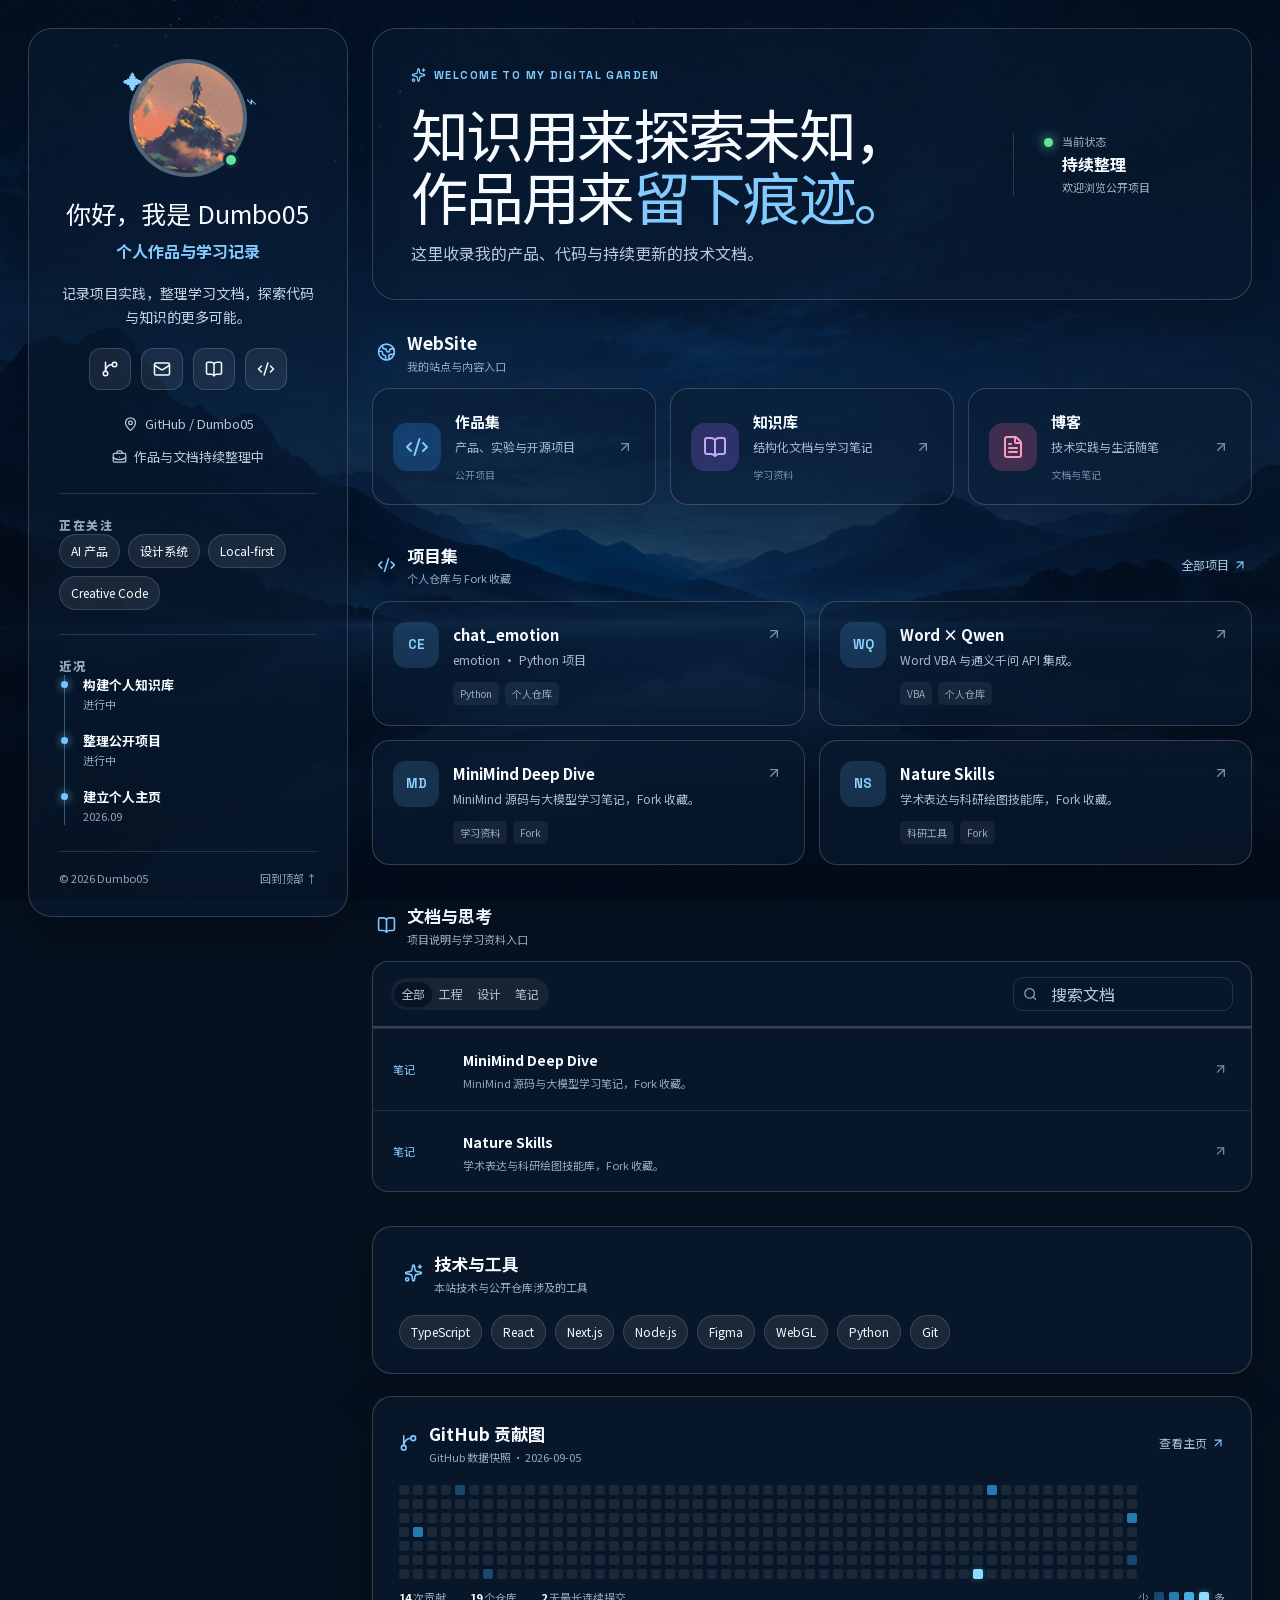
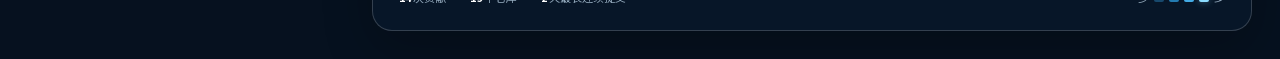
==== commit 782a862d: "Publish new avatar and contribution chart at bottom" ====
--- a/index.html
+++ b/index.html
@@ -1,4 +1,4 @@
-<!DOCTYPE html><html lang="zh-CN"><head><meta charSet="utf-8"/><meta name="viewport" content="width=device-width, initial-scale=1"/><link rel="stylesheet" href="/_next/static/css/index.D06NMVFJ.css" data-rsc-css-href="/_next/static/css/index.D06NMVFJ.css" data-precedence="vite-rsc/importer-resources"/><link rel="modulepreload" fetchPriority="low" href="/_next/static/chunks/index-C3mnJzxC.js"/><script src="/_next/static/chunks/rolldown-runtime-C60lm6uB.js" type="module" async=""></script><script src="/_next/static/chunks/framework-D_rUT4EX.js" type="module" async=""></script><link rel="modulepreload" href="/_next/static/chunks/layout-segment-context-Cc9AwlBz.js" crossorigin=""/><link rel="modulepreload" href="/_next/static/chunks/page-BDN0we3B.js" crossorigin=""/><title>Dumbo05 — 作品与文档</title><meta name="description" content="Dumbo05 的公开项目、技术文档与学习资料。"/><script>Object.assign(((self[Symbol.for("vinext.navigationRuntime")]??={bootstrap:{routeManifest:null},functions:{}}).bootstrap.rsc??={rsc:[]}),{params:{},nav:{"pathname":"/","searchParams":[]}})</script><link rel="modulepreload" href="/_next/static/chunks/index-C3mnJzxC.js" />
+<!DOCTYPE html><html lang="zh-CN"><head><meta charSet="utf-8"/><meta name="viewport" content="width=device-width, initial-scale=1"/><link rel="stylesheet" href="/_next/static/css/index.D06NMVFJ.css" data-rsc-css-href="/_next/static/css/index.D06NMVFJ.css" data-precedence="vite-rsc/importer-resources"/><link rel="modulepreload" fetchPriority="low" href="/_next/static/chunks/index-CCV7ffk7.js"/><script src="/_next/static/chunks/rolldown-runtime-C60lm6uB.js" type="module" async=""></script><script src="/_next/static/chunks/framework-D_rUT4EX.js" type="module" async=""></script><link rel="modulepreload" href="/_next/static/chunks/layout-segment-context-DVVr6vQ8.js" crossorigin=""/><link rel="modulepreload" href="/_next/static/chunks/page-4VoXv6oR.js" crossorigin=""/><title>Dumbo05 — 作品与文档</title><meta name="description" content="Dumbo05 的公开项目、技术文档与学习资料。"/><script>Object.assign(((self[Symbol.for("vinext.navigationRuntime")]??={bootstrap:{routeManifest:null},functions:{}}).bootstrap.rsc??={rsc:[]}),{params:{},nav:{"pathname":"/","searchParams":[]}})</script><link rel="modulepreload" href="/_next/static/chunks/index-CCV7ffk7.js" />
 <link rel="preload" href="/_next/static/_vinext_fonts/noto-sans-sc-2264a9427715/noto-sans-sc-1ef05131.woff2" as="font" type="font/woff2" crossorigin />
 <link rel="preload" href="/_next/static/_vinext_fonts/space-grotesk-97101337fff0/space-grotesk-a57c9413.woff2" as="font" type="font/woff2" crossorigin />
 <style data-vinext-fonts>@font-face {
@@ -3358,4 +3358,4 @@
 
 .__variable_space_grotesk_0k4wekg { --font-display: 'Space Grotesk', 'Space Grotesk Fallback'; }
 </style>
-</head><body class="__variable_noto_sans_sc_1glrxl7 __variable_space_grotesk_0k4wekg"><main class="page-frame" id="top" style="background-image:linear-gradient(rgba(3,10,22,.28), rgba(3,10,22,.72)), url(&#x27;/night-landscape.png&#x27;)"><header class="mobile-bar"><a href="#top" class="mini-brand"><span>D</span> Dumbo05&#x27;s Space</a><button type="button" aria-label="切换菜单"><svg xmlns="http://www.w3.org/2000/svg" width="24" height="24" viewBox="0 0 24 24" fill="none" stroke="currentColor" stroke-width="2" stroke-linecap="round" stroke-linejoin="round" class="lucide lucide-menu" aria-hidden="true"><path d="M4 5h16"></path><path d="M4 12h16"></path><path d="M4 19h16"></path></svg></button></header><div class="dashboard"><aside class="profile-panel glass"><div class="profile-head"><div class="avatar-wrap"><div class="avatar">D</div><span class="orbit one">✦</span><span class="orbit two">⌁</span><span class="online-dot"></span></div><h1>你好，我是 Dumbo05</h1><p class="role">个人作品与学习记录</p><p class="bio">记录项目实践，整理学习文档，探索代码与知识的更多可能。</p><div class="social-row"><a href="https://github.com/Dumbo05" aria-label="GitHub"><svg xmlns="http://www.w3.org/2000/svg" width="24" height="24" viewBox="0 0 24 24" fill="none" stroke="currentColor" stroke-width="2" stroke-linecap="round" stroke-linejoin="round" class="lucide lucide-git-branch" aria-hidden="true"><path d="M15 6a9 9 0 0 0-9 9V3"></path><circle cx="18" cy="6" r="3"></circle><circle cx="6" cy="18" r="3"></circle></svg></a><a href="https://github.com/Dumbo05?tab=repositories" aria-label="仓库"><svg xmlns="http://www.w3.org/2000/svg" width="24" height="24" viewBox="0 0 24 24" fill="none" stroke="currentColor" stroke-width="2" stroke-linecap="round" stroke-linejoin="round" class="lucide lucide-mail" aria-hidden="true"><path d="m22 7-8.991 5.727a2 2 0 0 1-2.009 0L2 7"></path><rect x="2" y="4" width="20" height="16" rx="2"></rect></svg></a><a href="#docs" aria-label="文档"><svg xmlns="http://www.w3.org/2000/svg" width="24" height="24" viewBox="0 0 24 24" fill="none" stroke="currentColor" stroke-width="2" stroke-linecap="round" stroke-linejoin="round" class="lucide lucide-book-open" aria-hidden="true"><path d="M12 5v16"></path><path d="M20.001 19A2 2 0 0022 17V5a2 2 0 00-1.999-2L16 3.002A5 5 0 0012 5a5 5 0 00-4-2H4a2 2 0 00-2 2v12a2 2 0 001.999 2H8a5 5 0 014 2 5 5 0 014-2z"></path></svg></a><a href="#projects" aria-label="项目"><svg xmlns="http://www.w3.org/2000/svg" width="24" height="24" viewBox="0 0 24 24" fill="none" stroke="currentColor" stroke-width="2" stroke-linecap="round" stroke-linejoin="round" class="lucide lucide-code-xml" aria-hidden="true"><path d="m18 16 4-4-4-4"></path><path d="m6 8-4 4 4 4"></path><path d="m14.5 4-5 16"></path></svg></a></div><div class="profile-meta"><span><svg xmlns="http://www.w3.org/2000/svg" width="24" height="24" viewBox="0 0 24 24" fill="none" stroke="currentColor" stroke-width="2" stroke-linecap="round" stroke-linejoin="round" class="lucide lucide-map-pin" aria-hidden="true"><path d="M20 10c0 4.993-5.539 10.193-7.399 11.799a1 1 0 0 1-1.202 0C9.539 20.193 4 14.993 4 10a8 8 0 0 1 16 0"></path><circle cx="12" cy="10" r="3"></circle></svg> GitHub / Dumbo05</span><span><svg xmlns="http://www.w3.org/2000/svg" width="24" height="24" viewBox="0 0 24 24" fill="none" stroke="currentColor" stroke-width="2" stroke-linecap="round" stroke-linejoin="round" class="lucide lucide-briefcase-business" aria-hidden="true"><path d="M12 12h.01"></path><path d="M16 6V4a2 2 0 0 0-2-2h-4a2 2 0 0 0-2 2v2"></path><path d="M22 13a18.15 18.15 0 0 1-20 0"></path><rect width="20" height="14" x="2" y="6" rx="2"></rect></svg> 作品与文档持续整理中</span></div></div><div class="side-block"><p class="block-label">正在关注</p><div class="tag-cloud"><span>AI 产品</span><span>设计系统</span><span>Local-first</span><span>Creative Code</span></div></div><div class="side-block"><p class="block-label">近况</p><div class="timeline"><div><i></i><strong>构建个人知识库</strong><span>进行中</span></div><div><i></i><strong>整理公开项目</strong><span>进行中</span></div><div><i></i><strong>建立个人主页</strong><span>2026.09</span></div></div></div><footer><span>© 2026 Dumbo05</span><a href="#top">回到顶部 ↑</a></footer></aside><section class="content-area"><section class="welcome glass"><div><span class="eyebrow"><svg xmlns="http://www.w3.org/2000/svg" width="24" height="24" viewBox="0 0 24 24" fill="none" stroke="currentColor" stroke-width="2" stroke-linecap="round" stroke-linejoin="round" class="lucide lucide-sparkles" aria-hidden="true"><path d="M11.017 2.814a1 1 0 0 1 1.966 0l1.051 5.558a2 2 0 0 0 1.594 1.594l5.558 1.051a1 1 0 0 1 0 1.966l-5.558 1.051a2 2 0 0 0-1.594 1.594l-1.051 5.558a1 1 0 0 1-1.966 0l-1.051-5.558a2 2 0 0 0-1.594-1.594l-5.558-1.051a1 1 0 0 1 0-1.966l5.558-1.051a2 2 0 0 0 1.594-1.594z"></path><path d="M20 2v4"></path><path d="M22 4h-4"></path><circle cx="4" cy="20" r="2"></circle></svg> WELCOME TO MY DIGITAL GARDEN</span><h2>知识用来探索未知，<br/>作品用来<span>留下痕迹。</span></h2><p>这里收录我的产品、代码与持续更新的技术文档。</p></div><div class="status-card"><i></i><span>当前状态</span><strong>持续整理</strong><small>欢迎浏览公开项目</small></div></section><section class="glass contribution-card"><div class="card-title"><div><svg xmlns="http://www.w3.org/2000/svg" width="24" height="24" viewBox="0 0 24 24" fill="none" stroke="currentColor" stroke-width="2" stroke-linecap="round" stroke-linejoin="round" class="lucide lucide-git-branch" aria-hidden="true"><path d="M15 6a9 9 0 0 0-9 9V3"></path><circle cx="18" cy="6" r="3"></circle><circle cx="6" cy="18" r="3"></circle></svg><span><strong>GitHub 贡献图</strong><small>GitHub 数据快照 · 2026-09-05</small></span></div><a href="https://github.com/Dumbo05">查看主页 <svg xmlns="http://www.w3.org/2000/svg" width="24" height="24" viewBox="0 0 24 24" fill="none" stroke="currentColor" stroke-width="2" stroke-linecap="round" stroke-linejoin="round" class="lucide lucide-arrow-up-right" aria-hidden="true"><path d="M7 7h10v10"></path><path d="M7 17 17 7"></path></svg></a></div><div class="contribution-wrap"><div class="contribution-grid" aria-label="GitHub 贡献热力图"><i data-level="0"></i><i data-level="0"></i><i data-level="0"></i><i data-level="0"></i><i data-level="0"></i><i data-level="0"></i><i data-level="0"></i><i data-level="0"></i><i data-level="0"></i><i data-level="0"></i><i data-level="2"></i><i data-level="0"></i><i data-level="0"></i><i data-level="0"></i><i data-level="0"></i><i data-level="0"></i><i data-level="0"></i><i data-level="0"></i><i data-level="0"></i><i data-level="0"></i><i data-level="0"></i><i data-level="0"></i><i data-level="0"></i><i data-level="0"></i><i data-level="0"></i><i data-level="0"></i><i data-level="0"></i><i data-level="0"></i><i data-level="1"></i><i data-level="0"></i><i data-level="0"></i><i data-level="0"></i><i data-level="0"></i><i data-level="0"></i><i data-level="0"></i><i data-level="0"></i><i data-level="0"></i><i data-level="0"></i><i data-level="0"></i><i data-level="0"></i><i data-level="0"></i><i data-level="0"></i><i data-level="0"></i><i data-level="0"></i><i data-level="0"></i><i data-level="0"></i><i data-level="0"></i><i data-level="0"></i><i data-level="1"></i><i data-level="0"></i><i data-level="0"></i><i data-level="0"></i><i data-level="0"></i><i data-level="0"></i><i data-level="0"></i><i data-level="0"></i><i data-level="0"></i><i data-level="0"></i><i data-level="0"></i><i data-level="0"></i><i data-level="0"></i><i data-level="0"></i><i data-level="0"></i><i data-level="0"></i><i data-level="0"></i><i data-level="0"></i><i data-level="0"></i><i data-level="0"></i><i data-level="0"></i><i data-level="0"></i><i data-level="0"></i><i data-level="0"></i><i data-level="0"></i><i data-level="0"></i><i data-level="0"></i><i data-level="0"></i><i data-level="0"></i><i data-level="0"></i><i data-level="0"></i><i data-level="0"></i><i data-level="0"></i><i data-level="0"></i><i data-level="0"></i><i data-level="0"></i><i data-level="0"></i><i data-level="0"></i><i data-level="0"></i><i data-level="0"></i><i data-level="0"></i><i data-level="0"></i><i data-level="0"></i><i data-level="0"></i><i data-level="0"></i><i data-level="0"></i><i data-level="0"></i><i data-level="0"></i><i data-level="0"></i><i data-level="0"></i><i data-level="0"></i><i data-level="0"></i><i data-level="0"></i><i data-level="0"></i><i data-level="0"></i><i data-level="0"></i><i data-level="0"></i><i data-level="0"></i><i data-level="0"></i><i data-level="0"></i><i data-level="0"></i><i data-level="0"></i><i data-level="0"></i><i data-level="0"></i><i data-level="0"></i><i data-level="0"></i><i data-level="0"></i><i data-level="0"></i><i data-level="0"></i><i data-level="0"></i><i data-level="0"></i><i data-level="0"></i><i data-level="0"></i><i data-level="0"></i><i data-level="0"></i><i data-level="0"></i><i data-level="0"></i><i data-level="0"></i><i data-level="0"></i><i data-level="0"></i><i data-level="0"></i><i data-level="0"></i><i data-level="0"></i><i data-level="0"></i><i data-level="0"></i><i data-level="0"></i><i data-level="0"></i><i data-level="0"></i><i data-level="0"></i><i data-level="0"></i><i data-level="0"></i><i data-level="0"></i><i data-level="0"></i><i data-level="0"></i><i data-level="0"></i><i data-level="0"></i><i data-level="0"></i><i data-level="0"></i><i data-level="0"></i><i data-level="0"></i><i data-level="0"></i><i data-level="0"></i><i data-level="0"></i><i data-level="0"></i><i data-level="0"></i><i data-level="0"></i><i data-level="0"></i><i data-level="0"></i><i data-level="0"></i><i data-level="0"></i><i data-level="0"></i><i data-level="0"></i><i data-level="0"></i><i data-level="0"></i><i data-level="0"></i><i data-level="0"></i><i data-level="0"></i><i data-level="0"></i><i data-level="0"></i><i data-level="0"></i><i data-level="0"></i><i data-level="0"></i><i data-level="0"></i><i data-level="0"></i><i data-level="0"></i><i data-level="0"></i><i data-level="0"></i><i data-level="0"></i><i data-level="0"></i><i data-level="0"></i><i data-level="0"></i><i data-level="0"></i><i data-level="0"></i><i data-level="0"></i><i data-level="0"></i><i data-level="0"></i><i data-level="0"></i><i data-level="0"></i><i data-level="0"></i><i data-level="0"></i><i data-level="0"></i><i data-level="0"></i><i data-level="0"></i><i data-level="0"></i><i data-level="0"></i><i data-level="0"></i><i data-level="0"></i><i data-level="0"></i><i data-level="0"></i><i data-level="0"></i><i data-level="0"></i><i data-level="0"></i><i data-level="0"></i><i data-level="0"></i><i data-level="0"></i><i data-level="0"></i><i data-level="0"></i><i data-level="0"></i><i data-level="0"></i><i data-level="0"></i><i data-level="0"></i><i data-level="0"></i><i data-level="0"></i><i data-level="0"></i><i data-level="0"></i><i data-level="0"></i><i data-level="0"></i><i data-level="0"></i><i data-level="0"></i><i data-level="0"></i><i data-level="0"></i><i data-level="0"></i><i data-level="0"></i><i data-level="0"></i><i data-level="0"></i><i data-level="0"></i><i data-level="0"></i><i data-level="0"></i><i data-level="0"></i><i data-level="0"></i><i data-level="0"></i><i data-level="0"></i><i data-level="0"></i><i data-level="0"></i><i data-level="0"></i><i data-level="0"></i><i data-level="0"></i><i data-level="0"></i><i data-level="0"></i><i data-level="0"></i><i data-level="0"></i><i data-level="0"></i><i data-level="0"></i><i data-level="0"></i><i data-level="0"></i><i data-level="0"></i><i data-level="0"></i><i data-level="0"></i><i data-level="0"></i><i data-level="0"></i><i data-level="0"></i><i data-level="0"></i><i data-level="0"></i><i data-level="0"></i><i data-level="0"></i><i data-level="0"></i><i data-level="0"></i><i data-level="0"></i><i data-level="0"></i><i data-level="0"></i><i data-level="0"></i><i data-level="0"></i><i data-level="0"></i><i data-level="0"></i><i data-level="0"></i><i data-level="0"></i><i data-level="0"></i><i data-level="0"></i><i data-level="0"></i><i data-level="0"></i><i data-level="0"></i><i data-level="0"></i><i data-level="0"></i><i data-level="0"></i><i data-level="0"></i><i data-level="0"></i><i data-level="0"></i><i data-level="0"></i><i data-level="0"></i><i data-level="0"></i><i data-level="0"></i><i data-level="0"></i><i data-level="0"></i><i data-level="0"></i><i data-level="0"></i><i data-level="0"></i><i data-level="0"></i><i data-level="0"></i><i data-level="0"></i><i data-level="0"></i><i data-level="0"></i><i data-level="0"></i><i data-level="0"></i><i data-level="0"></i><i data-level="0"></i><i data-level="4"></i><i data-level="2"></i><i data-level="0"></i><i data-level="0"></i><i data-level="0"></i><i data-level="0"></i><i data-level="0"></i><i data-level="0"></i><i data-level="0"></i><i data-level="0"></i><i data-level="0"></i><i data-level="0"></i><i data-level="0"></i><i data-level="0"></i><i data-level="0"></i><i data-level="0"></i><i data-level="0"></i><i data-level="0"></i><i data-level="0"></i><i data-level="0"></i><i data-level="0"></i><i data-level="0"></i><i data-level="0"></i><i data-level="0"></i><i data-level="0"></i><i data-level="0"></i><i data-level="0"></i><i data-level="0"></i><i data-level="0"></i><i data-level="0"></i><i data-level="0"></i><i data-level="0"></i><i data-level="0"></i><i data-level="0"></i><i data-level="0"></i><i data-level="0"></i><i data-level="0"></i><i data-level="0"></i><i data-level="0"></i><i data-level="0"></i><i data-level="0"></i><i data-level="0"></i><i data-level="0"></i><i data-level="0"></i><i data-level="0"></i><i data-level="0"></i><i data-level="0"></i><i data-level="0"></i><i data-level="0"></i><i data-level="0"></i><i data-level="0"></i><i data-level="0"></i><i data-level="0"></i><i data-level="0"></i><i data-level="0"></i><i data-level="0"></i><i data-level="0"></i><i data-level="0"></i><i data-level="0"></i><i data-level="0"></i><i data-level="0"></i><i data-level="0"></i><i data-level="0"></i><i data-level="0"></i><i data-level="0"></i><i data-level="0"></i><i data-level="0"></i><i data-level="0"></i><i data-level="0"></i><i data-level="0"></i><i data-level="0"></i><i data-level="0"></i><i data-level="0"></i><i data-level="2"></i><i data-level="0"></i><i data-level="0"></i><i data-level="1"></i><i data-level="0"></i></div></div><div class="contribution-foot"><span><strong>14</strong> 次贡献</span><span><strong>19</strong> 个仓库</span><span><strong>2</strong> 天最长连续提交</span><span class="legend">少 <i data-level="1"></i><i data-level="2"></i><i data-level="3"></i><i data-level="4"></i> 多</span></div></section><section class="content-section" id="sites"><div class="section-title"><div><svg xmlns="http://www.w3.org/2000/svg" width="24" height="24" viewBox="0 0 24 24" fill="none" stroke="currentColor" stroke-width="2" stroke-linecap="round" stroke-linejoin="round" class="lucide lucide-earth" aria-hidden="true"><path d="M21.54 15H17a2 2 0 0 0-2 2v4.54"></path><path d="M7 3.34V5a3 3 0 0 0 3 3a2 2 0 0 1 2 2c0 1.1.9 2 2 2a2 2 0 0 0 2-2c0-1.1.9-2 2-2h3.17"></path><path d="M11 21.95V18a2 2 0 0 0-2-2a2 2 0 0 1-2-2v-1a2 2 0 0 0-2-2H2.05"></path><circle cx="12" cy="12" r="10"></circle></svg><span><strong>WebSite</strong><small>我的站点与内容入口</small></span></div></div><div class="site-grid"><a class="site-card glass blue" href="#projects"><span class="site-icon"><svg xmlns="http://www.w3.org/2000/svg" width="24" height="24" viewBox="0 0 24 24" fill="none" stroke="currentColor" stroke-width="2" stroke-linecap="round" stroke-linejoin="round" class="lucide lucide-code-xml" aria-hidden="true"><path d="m18 16 4-4-4-4"></path><path d="m6 8-4 4 4 4"></path><path d="m14.5 4-5 16"></path></svg></span><div><strong>作品集</strong><p>产品、实验与开源项目</p><small>公开项目</small></div><svg xmlns="http://www.w3.org/2000/svg" width="24" height="24" viewBox="0 0 24 24" fill="none" stroke="currentColor" stroke-width="2" stroke-linecap="round" stroke-linejoin="round" class="lucide lucide-arrow-up-right" aria-hidden="true"><path d="M7 7h10v10"></path><path d="M7 17 17 7"></path></svg></a><a class="site-card glass violet" href="#docs"><span class="site-icon"><svg xmlns="http://www.w3.org/2000/svg" width="24" height="24" viewBox="0 0 24 24" fill="none" stroke="currentColor" stroke-width="2" stroke-linecap="round" stroke-linejoin="round" class="lucide lucide-book-open" aria-hidden="true"><path d="M12 5v16"></path><path d="M20.001 19A2 2 0 0022 17V5a2 2 0 00-1.999-2L16 3.002A5 5 0 0012 5a5 5 0 00-4-2H4a2 2 0 00-2 2v12a2 2 0 001.999 2H8a5 5 0 014 2 5 5 0 014-2z"></path></svg></span><div><strong>知识库</strong><p>结构化文档与学习笔记</p><small>学习资料</small></div><svg xmlns="http://www.w3.org/2000/svg" width="24" height="24" viewBox="0 0 24 24" fill="none" stroke="currentColor" stroke-width="2" stroke-linecap="round" stroke-linejoin="round" class="lucide lucide-arrow-up-right" aria-hidden="true"><path d="M7 7h10v10"></path><path d="M7 17 17 7"></path></svg></a><a class="site-card glass pink" href="#docs"><span class="site-icon"><svg xmlns="http://www.w3.org/2000/svg" width="24" height="24" viewBox="0 0 24 24" fill="none" stroke="currentColor" stroke-width="2" stroke-linecap="round" stroke-linejoin="round" class="lucide lucide-file-text" aria-hidden="true"><path d="M6 22a2 2 0 0 1-2-2V4a2 2 0 0 1 2-2h8a2.4 2.4 0 0 1 1.704.706l3.588 3.588A2.4 2.4 0 0 1 20 8v12a2 2 0 0 1-2 2z"></path><path d="M14 2v5a1 1 0 0 0 1 1h5"></path><path d="M10 9H8"></path><path d="M16 13H8"></path><path d="M16 17H8"></path></svg></span><div><strong>博客</strong><p>技术实践与生活随笔</p><small>文档与笔记</small></div><svg xmlns="http://www.w3.org/2000/svg" width="24" height="24" viewBox="0 0 24 24" fill="none" stroke="currentColor" stroke-width="2" stroke-linecap="round" stroke-linejoin="round" class="lucide lucide-arrow-up-right" aria-hidden="true"><path d="M7 7h10v10"></path><path d="M7 17 17 7"></path></svg></a></div></section><section class="content-section" id="projects"><div class="section-title"><div><svg xmlns="http://www.w3.org/2000/svg" width="24" height="24" viewBox="0 0 24 24" fill="none" stroke="currentColor" stroke-width="2" stroke-linecap="round" stroke-linejoin="round" class="lucide lucide-code-xml" aria-hidden="true"><path d="m18 16 4-4-4-4"></path><path d="m6 8-4 4 4 4"></path><path d="m14.5 4-5 16"></path></svg><span><strong>项目集</strong><small>个人仓库与 Fork 收藏</small></span></div><a href="https://github.com/Dumbo05">全部项目 <svg xmlns="http://www.w3.org/2000/svg" width="24" height="24" viewBox="0 0 24 24" fill="none" stroke="currentColor" stroke-width="2" stroke-linecap="round" stroke-linejoin="round" class="lucide lucide-arrow-up-right" aria-hidden="true"><path d="M7 7h10v10"></path><path d="M7 17 17 7"></path></svg></a></div><div class="project-grid"><a class="project-card glass" href="https://github.com/Dumbo05/chat_emotion"><span class="project-icon">CE</span><div><strong>chat_emotion</strong><p>emotion · Python 项目</p><span class="stack"><small>Python</small><small>个人仓库</small></span></div><svg xmlns="http://www.w3.org/2000/svg" width="24" height="24" viewBox="0 0 24 24" fill="none" stroke="currentColor" stroke-width="2" stroke-linecap="round" stroke-linejoin="round" class="lucide lucide-arrow-up-right project-arrow" aria-hidden="true"><path d="M7 7h10v10"></path><path d="M7 17 17 7"></path></svg></a><a class="project-card glass" href="https://github.com/Dumbo05/Word-VBA-Macro-for-Tongyi-Qwen-API-Integration"><span class="project-icon">WQ</span><div><strong>Word × Qwen</strong><p>Word VBA 与通义千问 API 集成。</p><span class="stack"><small>VBA</small><small>个人仓库</small></span></div><svg xmlns="http://www.w3.org/2000/svg" width="24" height="24" viewBox="0 0 24 24" fill="none" stroke="currentColor" stroke-width="2" stroke-linecap="round" stroke-linejoin="round" class="lucide lucide-arrow-up-right project-arrow" aria-hidden="true"><path d="M7 7h10v10"></path><path d="M7 17 17 7"></path></svg></a><a class="project-card glass" href="https://github.com/Dumbo05/minimind-deep-dive"><span class="project-icon">MD</span><div><strong>MiniMind Deep Dive</strong><p>MiniMind 源码与大模型学习笔记，Fork 收藏。</p><span class="stack"><small>学习资料</small><small>Fork</small></span></div><svg xmlns="http://www.w3.org/2000/svg" width="24" height="24" viewBox="0 0 24 24" fill="none" stroke="currentColor" stroke-width="2" stroke-linecap="round" stroke-linejoin="round" class="lucide lucide-arrow-up-right project-arrow" aria-hidden="true"><path d="M7 7h10v10"></path><path d="M7 17 17 7"></path></svg></a><a class="project-card glass" href="https://github.com/Dumbo05/nature-skills"><span class="project-icon">NS</span><div><strong>Nature Skills</strong><p>学术表达与科研绘图技能库，Fork 收藏。</p><span class="stack"><small>科研工具</small><small>Fork</small></span></div><svg xmlns="http://www.w3.org/2000/svg" width="24" height="24" viewBox="0 0 24 24" fill="none" stroke="currentColor" stroke-width="2" stroke-linecap="round" stroke-linejoin="round" class="lucide lucide-arrow-up-right project-arrow" aria-hidden="true"><path d="M7 7h10v10"></path><path d="M7 17 17 7"></path></svg></a></div></section><section class="content-section docs-section" id="docs"><div class="section-title"><div><svg xmlns="http://www.w3.org/2000/svg" width="24" height="24" viewBox="0 0 24 24" fill="none" stroke="currentColor" stroke-width="2" stroke-linecap="round" stroke-linejoin="round" class="lucide lucide-book-open" aria-hidden="true"><path d="M12 5v16"></path><path d="M20.001 19A2 2 0 0022 17V5a2 2 0 00-1.999-2L16 3.002A5 5 0 0012 5a5 5 0 00-4-2H4a2 2 0 00-2 2v12a2 2 0 001.999 2H8a5 5 0 014 2 5 5 0 014-2z"></path></svg><span><strong>文档与思考</strong><small>项目说明与学习资料入口</small></span></div></div><div class="docs-tools glass"><div data-orientation="horizontal" data-activation-direction="none" data-slot="tabs" class="group/tabs flex gap-2 data-horizontal:flex-col"><div data-orientation="horizontal" data-activation-direction="none" role="tablist" data-slot="tabs-list" data-variant="default" class="group/tabs-list inline-flex w-fit items-center justify-center rounded-lg p-[3px] text-muted-foreground group-data-horizontal/tabs:h-8 group-data-vertical/tabs:h-fit group-data-vertical/tabs:flex-col data-[variant=line]:rounded-none bg-muted"><button type="button" data-active="" data-orientation="horizontal" data-activation-direction="none" aria-disabled="false" tabindex="-1" role="tab" aria-selected="true" id="base-ui-_R_bb9i_" data-composite-item-active="" data-slot="tabs-trigger" class="relative inline-flex h-[calc(100%-1px)] flex-1 items-center justify-center gap-1.5 rounded-md border border-transparent px-1.5 py-0.5 text-sm font-medium whitespace-nowrap text-foreground/60 transition-all group-data-vertical/tabs:w-full group-data-vertical/tabs:justify-start hover:text-foreground focus-visible:border-ring focus-visible:ring-[3px] focus-visible:ring-ring/50 focus-visible:outline-1 focus-visible:outline-ring disabled:pointer-events-none disabled:opacity-50 has-data-[icon=inline-end]:pr-1 has-data-[icon=inline-start]:pl-1 aria-disabled:pointer-events-none aria-disabled:opacity-50 dark:text-muted-foreground dark:hover:text-foreground group-data-[variant=default]/tabs-list:data-active:shadow-sm group-data-[variant=line]/tabs-list:data-active:shadow-none [&amp;_svg]:pointer-events-none [&amp;_svg]:shrink-0 [&amp;_svg:not([class*=&#x27;size-&#x27;])]:size-4 group-data-[variant=line]/tabs-list:bg-transparent group-data-[variant=line]/tabs-list:data-active:bg-transparent dark:group-data-[variant=line]/tabs-list:data-active:border-transparent dark:group-data-[variant=line]/tabs-list:data-active:bg-transparent data-active:bg-background data-active:text-foreground dark:data-active:border-input dark:data-active:bg-input/30 dark:data-active:text-foreground after:absolute after:bg-foreground after:opacity-0 after:transition-opacity group-data-horizontal/tabs:after:inset-x-0 group-data-horizontal/tabs:after:bottom-[-5px] group-data-horizontal/tabs:after:h-0.5 group-data-vertical/tabs:after:inset-y-0 group-data-vertical/tabs:after:-right-1 group-data-vertical/tabs:after:w-0.5 group-data-[variant=line]/tabs-list:data-active:after:opacity-100">全部</button><button type="button" data-orientation="horizontal" data-activation-direction="none" aria-disabled="false" tabindex="-1" role="tab" aria-selected="false" id="base-ui-_R_jb9i_" data-slot="tabs-trigger" class="relative inline-flex h-[calc(100%-1px)] flex-1 items-center justify-center gap-1.5 rounded-md border border-transparent px-1.5 py-0.5 text-sm font-medium whitespace-nowrap text-foreground/60 transition-all group-data-vertical/tabs:w-full group-data-vertical/tabs:justify-start hover:text-foreground focus-visible:border-ring focus-visible:ring-[3px] focus-visible:ring-ring/50 focus-visible:outline-1 focus-visible:outline-ring disabled:pointer-events-none disabled:opacity-50 has-data-[icon=inline-end]:pr-1 has-data-[icon=inline-start]:pl-1 aria-disabled:pointer-events-none aria-disabled:opacity-50 dark:text-muted-foreground dark:hover:text-foreground group-data-[variant=default]/tabs-list:data-active:shadow-sm group-data-[variant=line]/tabs-list:data-active:shadow-none [&amp;_svg]:pointer-events-none [&amp;_svg]:shrink-0 [&amp;_svg:not([class*=&#x27;size-&#x27;])]:size-4 group-data-[variant=line]/tabs-list:bg-transparent group-data-[variant=line]/tabs-list:data-active:bg-transparent dark:group-data-[variant=line]/tabs-list:data-active:border-transparent dark:group-data-[variant=line]/tabs-list:data-active:bg-transparent data-active:bg-background data-active:text-foreground dark:data-active:border-input dark:data-active:bg-input/30 dark:data-active:text-foreground after:absolute after:bg-foreground after:opacity-0 after:transition-opacity group-data-horizontal/tabs:after:inset-x-0 group-data-horizontal/tabs:after:bottom-[-5px] group-data-horizontal/tabs:after:h-0.5 group-data-vertical/tabs:after:inset-y-0 group-data-vertical/tabs:after:-right-1 group-data-vertical/tabs:after:w-0.5 group-data-[variant=line]/tabs-list:data-active:after:opacity-100">工程</button><button type="button" data-orientation="horizontal" data-activation-direction="none" aria-disabled="false" tabindex="-1" role="tab" aria-selected="false" id="base-ui-_R_rb9i_" data-slot="tabs-trigger" class="relative inline-flex h-[calc(100%-1px)] flex-1 items-center justify-center gap-1.5 rounded-md border border-transparent px-1.5 py-0.5 text-sm font-medium whitespace-nowrap text-foreground/60 transition-all group-data-vertical/tabs:w-full group-data-vertical/tabs:justify-start hover:text-foreground focus-visible:border-ring focus-visible:ring-[3px] focus-visible:ring-ring/50 focus-visible:outline-1 focus-visible:outline-ring disabled:pointer-events-none disabled:opacity-50 has-data-[icon=inline-end]:pr-1 has-data-[icon=inline-start]:pl-1 aria-disabled:pointer-events-none aria-disabled:opacity-50 dark:text-muted-foreground dark:hover:text-foreground group-data-[variant=default]/tabs-list:data-active:shadow-sm group-data-[variant=line]/tabs-list:data-active:shadow-none [&amp;_svg]:pointer-events-none [&amp;_svg]:shrink-0 [&amp;_svg:not([class*=&#x27;size-&#x27;])]:size-4 group-data-[variant=line]/tabs-list:bg-transparent group-data-[variant=line]/tabs-list:data-active:bg-transparent dark:group-data-[variant=line]/tabs-list:data-active:border-transparent dark:group-data-[variant=line]/tabs-list:data-active:bg-transparent data-active:bg-background data-active:text-foreground dark:data-active:border-input dark:data-active:bg-input/30 dark:data-active:text-foreground after:absolute after:bg-foreground after:opacity-0 after:transition-opacity group-data-horizontal/tabs:after:inset-x-0 group-data-horizontal/tabs:after:bottom-[-5px] group-data-horizontal/tabs:after:h-0.5 group-data-vertical/tabs:after:inset-y-0 group-data-vertical/tabs:after:-right-1 group-data-vertical/tabs:after:w-0.5 group-data-[variant=line]/tabs-list:data-active:after:opacity-100">设计</button><button type="button" data-orientation="horizontal" data-activation-direction="none" aria-disabled="false" tabindex="-1" role="tab" aria-selected="false" id="base-ui-_R_13b9i_" data-slot="tabs-trigger" class="relative inline-flex h-[calc(100%-1px)] flex-1 items-center justify-center gap-1.5 rounded-md border border-transparent px-1.5 py-0.5 text-sm font-medium whitespace-nowrap text-foreground/60 transition-all group-data-vertical/tabs:w-full group-data-vertical/tabs:justify-start hover:text-foreground focus-visible:border-ring focus-visible:ring-[3px] focus-visible:ring-ring/50 focus-visible:outline-1 focus-visible:outline-ring disabled:pointer-events-none disabled:opacity-50 has-data-[icon=inline-end]:pr-1 has-data-[icon=inline-start]:pl-1 aria-disabled:pointer-events-none aria-disabled:opacity-50 dark:text-muted-foreground dark:hover:text-foreground group-data-[variant=default]/tabs-list:data-active:shadow-sm group-data-[variant=line]/tabs-list:data-active:shadow-none [&amp;_svg]:pointer-events-none [&amp;_svg]:shrink-0 [&amp;_svg:not([class*=&#x27;size-&#x27;])]:size-4 group-data-[variant=line]/tabs-list:bg-transparent group-data-[variant=line]/tabs-list:data-active:bg-transparent dark:group-data-[variant=line]/tabs-list:data-active:border-transparent dark:group-data-[variant=line]/tabs-list:data-active:bg-transparent data-active:bg-background data-active:text-foreground dark:data-active:border-input dark:data-active:bg-input/30 dark:data-active:text-foreground after:absolute after:bg-foreground after:opacity-0 after:transition-opacity group-data-horizontal/tabs:after:inset-x-0 group-data-horizontal/tabs:after:bottom-[-5px] group-data-horizontal/tabs:after:h-0.5 group-data-vertical/tabs:after:inset-y-0 group-data-vertical/tabs:after:-right-1 group-data-vertical/tabs:after:w-0.5 group-data-[variant=line]/tabs-list:data-active:after:opacity-100">笔记</button></div></div><label for="doc-search"><svg xmlns="http://www.w3.org/2000/svg" width="24" height="24" viewBox="0 0 24 24" fill="none" stroke="currentColor" stroke-width="2" stroke-linecap="round" stroke-linejoin="round" class="lucide lucide-search" aria-hidden="true"><path d="m21 21-4.34-4.34"></path><circle cx="11" cy="11" r="8"></circle></svg><input id="doc-search" data-slot="input" placeholder="搜索文档" class="h-8 w-full min-w-0 rounded-lg border border-input bg-transparent px-2.5 py-1 text-base transition-colors outline-none file:inline-flex file:h-6 file:border-0 file:bg-transparent file:text-sm file:font-medium file:text-foreground placeholder:text-muted-foreground focus-visible:border-ring focus-visible:ring-3 focus-visible:ring-ring/50 disabled:pointer-events-none disabled:cursor-not-allowed disabled:bg-input/50 disabled:opacity-50 aria-invalid:border-destructive aria-invalid:ring-3 aria-invalid:ring-destructive/20 md:text-sm dark:bg-input/30 dark:disabled:bg-input/80 dark:aria-invalid:border-destructive/50 dark:aria-invalid:ring-destructive/40" value=""/></label></div><div class="docs-list glass"><a href="https://github.com/Dumbo05/minimind-deep-dive" class="doc-row"><span class="doc-category">笔记</span><div><strong>MiniMind Deep Dive</strong><p>MiniMind 源码与大模型学习笔记，Fork 收藏。</p></div><time></time><svg xmlns="http://www.w3.org/2000/svg" width="24" height="24" viewBox="0 0 24 24" fill="none" stroke="currentColor" stroke-width="2" stroke-linecap="round" stroke-linejoin="round" class="lucide lucide-arrow-up-right" aria-hidden="true"><path d="M7 7h10v10"></path><path d="M7 17 17 7"></path></svg></a><a href="https://github.com/Dumbo05/nature-skills" class="doc-row"><span class="doc-category">笔记</span><div><strong>Nature Skills</strong><p>学术表达与科研绘图技能库，Fork 收藏。</p></div><time></time><svg xmlns="http://www.w3.org/2000/svg" width="24" height="24" viewBox="0 0 24 24" fill="none" stroke="currentColor" stroke-width="2" stroke-linecap="round" stroke-linejoin="round" class="lucide lucide-arrow-up-right" aria-hidden="true"><path d="M7 7h10v10"></path><path d="M7 17 17 7"></path></svg></a></div></section><section class="glass skill-card"><div class="section-title"><div><svg xmlns="http://www.w3.org/2000/svg" width="24" height="24" viewBox="0 0 24 24" fill="none" stroke="currentColor" stroke-width="2" stroke-linecap="round" stroke-linejoin="round" class="lucide lucide-sparkles" aria-hidden="true"><path d="M11.017 2.814a1 1 0 0 1 1.966 0l1.051 5.558a2 2 0 0 0 1.594 1.594l5.558 1.051a1 1 0 0 1 0 1.966l-5.558 1.051a2 2 0 0 0-1.594 1.594l-1.051 5.558a1 1 0 0 1-1.966 0l-1.051-5.558a2 2 0 0 0-1.594-1.594l-5.558-1.051a1 1 0 0 1 0-1.966l5.558-1.051a2 2 0 0 0 1.594-1.594z"></path><path d="M20 2v4"></path><path d="M22 4h-4"></path><circle cx="4" cy="20" r="2"></circle></svg><span><strong>技术与工具</strong><small>本站技术与公开仓库涉及的工具</small></span></div></div><div class="skill-list"><span>TypeScript</span><span>React</span><span>Next.js</span><span>Node.js</span><span>Figma</span><span>WebGL</span><span>Python</span><span>Git</span></div></section></section></div></main><script type="module" src="/_next/static/chunks/index-C3mnJzxC.js" id="_R_" async=""></script><script>((self[Symbol.for("vinext.navigationRuntime")]??={bootstrap:{routeManifest:null},functions:{}}).bootstrap.rsc??={rsc:[]}).rsc.push("2:I[\"8c0f216c4604\",[],\"Children\",1]\n")</script><script>((self[Symbol.for("vinext.navigationRuntime")]??={bootstrap:{routeManifest:null},functions:{}}).bootstrap.rsc??={rsc:[]}).rsc.push("3:I[\"593f344dc510\",[],\"GlobalErrorBoundary\",1]\n")</script><script>((self[Symbol.for("vinext.navigationRuntime")]??={bootstrap:{routeManifest:null},functions:{}}).bootstrap.rsc??={rsc:[]}).rsc.push("4:I[\"0b874ad30386\",[],\"default\",1]\n")</script><script>((self[Symbol.for("vinext.navigationRuntime")]??={bootstrap:{routeManifest:null},functions:{}}).bootstrap.rsc??={rsc:[]}).rsc.push("5:I[\"593f344dc510\",[],\"ErrorBoundary\",1]\n")</script><script>((self[Symbol.for("vinext.navigationRuntime")]??={bootstrap:{routeManifest:null},functions:{}}).bootstrap.rsc??={rsc:[]}).rsc.push("6:I[\"15c18cfaeeff\",[],\"LayoutSegmentProvider\",1]\n")</script><script>((self[Symbol.for("vinext.navigationRuntime")]??={bootstrap:{routeManifest:null},functions:{}}).bootstrap.rsc??={rsc:[]}).rsc.push("7:I[\"8c0f216c4604\",[],\"Slot\",1]\n")</script><script>((self[Symbol.for("vinext.navigationRuntime")]??={bootstrap:{routeManifest:null},functions:{}}).bootstrap.rsc??={rsc:[]}).rsc.push("8:I[\"593f344dc510\",[],\"NotFoundBoundary\",1]\n")</script><script>((self[Symbol.for("vinext.navigationRuntime")]??={bootstrap:{routeManifest:null},functions:{}}).bootstrap.rsc??={rsc:[]}).rsc.push("9:I[\"9276801271d6\",[],\"AppRouterScrollTarget\",1]\n")</script><script>((self[Symbol.for("vinext.navigationRuntime")]??={bootstrap:{routeManifest:null},functions:{}}).bootstrap.rsc??={rsc:[]}).rsc.push("a:I[\"593f344dc510\",[],\"RedirectBoundary\",1]\n")</script><script>((self[Symbol.for("vinext.navigationRuntime")]??={bootstrap:{routeManifest:null},functions:{}}).bootstrap.rsc??={rsc:[]}).rsc.push(":HL[\"/_next/static/css/index.D06NMVFJ.css\",\"style\"     ]\n")</script><script>((self[Symbol.for("vinext.navigationRuntime")]??={bootstrap:{routeManifest:null},functions:{}}).bootstrap.rsc??={rsc:[]}).rsc.push("0:{\"page:/\":\"$L1\",\"layout:/\":[[[\"$\",\"link\",\"css:/_next/static/css/index.D06NMVFJ.css\",{\"rel\":\"stylesheet\",\"precedence\":\"vite-rsc/importer-resources\",\"href\":\"/_next/static/css/index.D06NMVFJ.css\",\"data-rsc-css-href\":\"/_next/static/css/index.D06NMVFJ.css\"}],\"$undefined\"],[\"$\",\"html\",null,{\"lang\":\"zh-CN\",\"children\":[\"$\",\"body\",null,{\"className\":\"__variable_noto_sans_sc_1glrxl7 __variable_space_grotesk_0k4wekg\",\"children\":[\"$\",\"$L2\",null,{}]}]}]],\"route:/\":[[[\"$\",\"meta\",null,{\"charSet\":\"utf-8\"}],[[\"$\",\"title\",\"0\",{\"children\":\"Dumbo05 — 作品与文档\"}],[\"$\",\"meta\",\"1\",{\"name\":\"description\",\"content\":\"Dumbo05 的公开项目、技术文档与学习资料。\"}]],[[\"$\",\"meta\",\"0\",{\"name\":\"viewport\",\"content\":\"width=device-width, initial-scale=1\"}]]],[\"$\",\"$L3\",null,{\"fallback\":\"$4\",\"children\":[\"$\",\"$L5\",null,{\"fallback\":\"$4\",\"children\":[\"$\",\"$L6\",null,{\"providerId\":\"layout:/\",\"segmentMap\":{\"children\":[]},\"children\":[\"$\",\"$L7\",null,{\"id\":\"layout:/\",\"parallelSlots\":\"$undefined\",\"children\":[\"$\",\"$L8\",null,{\"resetKey\":\"\",\"fallback\":[[\"$\",\"title\",null,{\"children\":\"404: This page could not be found.\"}],[\"$\",\"div\",null,{\"style\":{\"fontFamily\":\"system-ui,\\\"Segoe UI\\\",Roboto,Helvetica,Arial,sans-serif,\\\"Apple Color Emoji\\\",\\\"Segoe UI Emoji\\\"\",\"height\":\"100vh\",\"textAlign\":\"center\",\"display\":\"flex\",\"flexDirection\":\"column\",\"alignItems\":\"center\",\"justifyContent\":\"center\"},\"children\":[\"$\",\"div\",null,{\"children\":[[\"$\",\"style\",null,{\"dangerouslySetInnerHTML\":{\"__html\":\"body{color:#000;background:#fff;margin:0}.next-error-h1{border-right:1px solid rgba(0,0,0,.3)}@media (prefers-color-scheme:dark){body{color:#fff;background:#000}.next-error-h1{border-right:1px solid rgba(255,255,255,.3)}}\"}}],[\"$\",\"h1\",null,{\"className\":\"next-error-h1\",\"style\":{\"display\":\"inline-block\",\"margin\":\"0 20px 0 0\",\"padding\":\"0 23px 0 0\",\"fontSize\":24,\"fontWeight\":500,\"verticalAlign\":\"top\",\"lineHeight\":\"49px\"},\"children\":404}],[\"$\",\"div\",null,{\"style\":{\"display\":\"inline-block\"},\"children\":[\"$\",\"h2\",null,{\"style\":{\"fontSize\":14,\"fontWeight\":400,\"lineHeight\":\"49px\",\"margin\":0},\"children\":\"This page could not be found.\"}]}]]}]}]],\"children\":[\"$\",\"$L9\",null,{\"children\":[\"$\",\"$La\",null,{\"children\":[[\"$\",\"$L6\",null,{\"providerId\":\"page:/\",\"segmentMap\":{\"children\":[\"__PAGE__\"]},\"children\":[\"$\",\"$L7\",null,{\"id\":\"page:/\"}]}],null]}]}]}]}]}]}]}],null,null],\"__route\":\"route:/\",\"__interceptionContext\":null,\"__layoutIds\":[\"layout:/\"],\"__rootLayout\":\"/\",\"__bfcacheSegmentIdentities\":{\"layout:/\":\"[\\\"layout\\\",\\\"layout:/\\\",\\\"root-boundary:/\\\",\\\"\\\"]\",\"page:/\":\"[\\\"page\\\",\\\"page:/\\\",\\\"root-boundary:/\\\",\\\"\\\"]\"},\"__srcPage\":[\"page\"],\"__layoutFlags\":{\"layout:/\":\"s\"},\"__artifactCompatibility\":{\"schemaVersion\":1,\"graphVersion\":\"app-route-graph:1177fd80f83fa7b0\",\"deploymentVersion\":\"c6a56e95-8720-4050-8895-c74e00c1f1cc\",\"appElementsSchemaVersion\":1,\"rscPayloadSchemaVersion\":1,\"rootBoundaryId\":\"/\",\"renderEpoch\":null}}\n")</script><script>((self[Symbol.for("vinext.navigationRuntime")]??={bootstrap:{routeManifest:null},functions:{}}).bootstrap.rsc??={rsc:[]}).rsc.push("b:I[\"6efdf509a785\",[],\"default\",1]\n")</script><script>((self[Symbol.for("vinext.navigationRuntime")]??={bootstrap:{routeManifest:null},functions:{}}).bootstrap.rsc??={rsc:[]}).rsc.push("1:[\"$\",\"$Lb\",null,{\"params\":\"$@c\",\"searchParams\":\"$@d\"}]\n")</script><script>((self[Symbol.for("vinext.navigationRuntime")]??={bootstrap:{routeManifest:null},functions:{}}).bootstrap.rsc??={rsc:[]}).rsc.push("c:{}\n")</script><script>((self[Symbol.for("vinext.navigationRuntime")]??={bootstrap:{routeManifest:null},functions:{}}).bootstrap.rsc??={rsc:[]}).rsc.push("d:{}\n")</script><script>Object.assign(((self[Symbol.for("vinext.navigationRuntime")]??={bootstrap:{routeManifest:null},functions:{}}).bootstrap.rsc??={rsc:[]}),{"initialCacheKind":"dynamic"});((self[Symbol.for("vinext.navigationRuntime")]??={bootstrap:{routeManifest:null},functions:{}}).bootstrap.rsc??={rsc:[]}).done=true</script></body></html>+</head><body class="__variable_noto_sans_sc_1glrxl7 __variable_space_grotesk_0k4wekg"><main class="page-frame" id="top" style="background-image:linear-gradient(rgba(3,10,22,.28), rgba(3,10,22,.72)), url(&#x27;/night-landscape.png&#x27;)"><header class="mobile-bar"><a href="#top" class="mini-brand"><span>D</span> Dumbo05&#x27;s Space</a><button type="button" aria-label="切换菜单"><svg xmlns="http://www.w3.org/2000/svg" width="24" height="24" viewBox="0 0 24 24" fill="none" stroke="currentColor" stroke-width="2" stroke-linecap="round" stroke-linejoin="round" class="lucide lucide-menu" aria-hidden="true"><path d="M4 5h16"></path><path d="M4 12h16"></path><path d="M4 19h16"></path></svg></button></header><div class="dashboard"><aside class="profile-panel glass"><div class="profile-head"><div class="avatar-wrap"><img class="avatar" src="/avatar.jpg" alt="Dumbo05 的头像：站在山峰上的人物" width="118" height="118" style="object-fit:cover"/><span class="orbit one">✦</span><span class="orbit two">⌁</span><span class="online-dot"></span></div><h1>你好，我是 Dumbo05</h1><p class="role">个人作品与学习记录</p><p class="bio">记录项目实践，整理学习文档，探索代码与知识的更多可能。</p><div class="social-row"><a href="https://github.com/Dumbo05" aria-label="GitHub"><svg xmlns="http://www.w3.org/2000/svg" width="24" height="24" viewBox="0 0 24 24" fill="none" stroke="currentColor" stroke-width="2" stroke-linecap="round" stroke-linejoin="round" class="lucide lucide-git-branch" aria-hidden="true"><path d="M15 6a9 9 0 0 0-9 9V3"></path><circle cx="18" cy="6" r="3"></circle><circle cx="6" cy="18" r="3"></circle></svg></a><a href="https://github.com/Dumbo05?tab=repositories" aria-label="仓库"><svg xmlns="http://www.w3.org/2000/svg" width="24" height="24" viewBox="0 0 24 24" fill="none" stroke="currentColor" stroke-width="2" stroke-linecap="round" stroke-linejoin="round" class="lucide lucide-mail" aria-hidden="true"><path d="m22 7-8.991 5.727a2 2 0 0 1-2.009 0L2 7"></path><rect x="2" y="4" width="20" height="16" rx="2"></rect></svg></a><a href="#docs" aria-label="文档"><svg xmlns="http://www.w3.org/2000/svg" width="24" height="24" viewBox="0 0 24 24" fill="none" stroke="currentColor" stroke-width="2" stroke-linecap="round" stroke-linejoin="round" class="lucide lucide-book-open" aria-hidden="true"><path d="M12 5v16"></path><path d="M20.001 19A2 2 0 0022 17V5a2 2 0 00-1.999-2L16 3.002A5 5 0 0012 5a5 5 0 00-4-2H4a2 2 0 00-2 2v12a2 2 0 001.999 2H8a5 5 0 014 2 5 5 0 014-2z"></path></svg></a><a href="#projects" aria-label="项目"><svg xmlns="http://www.w3.org/2000/svg" width="24" height="24" viewBox="0 0 24 24" fill="none" stroke="currentColor" stroke-width="2" stroke-linecap="round" stroke-linejoin="round" class="lucide lucide-code-xml" aria-hidden="true"><path d="m18 16 4-4-4-4"></path><path d="m6 8-4 4 4 4"></path><path d="m14.5 4-5 16"></path></svg></a></div><div class="profile-meta"><span><svg xmlns="http://www.w3.org/2000/svg" width="24" height="24" viewBox="0 0 24 24" fill="none" stroke="currentColor" stroke-width="2" stroke-linecap="round" stroke-linejoin="round" class="lucide lucide-map-pin" aria-hidden="true"><path d="M20 10c0 4.993-5.539 10.193-7.399 11.799a1 1 0 0 1-1.202 0C9.539 20.193 4 14.993 4 10a8 8 0 0 1 16 0"></path><circle cx="12" cy="10" r="3"></circle></svg> GitHub / Dumbo05</span><span><svg xmlns="http://www.w3.org/2000/svg" width="24" height="24" viewBox="0 0 24 24" fill="none" stroke="currentColor" stroke-width="2" stroke-linecap="round" stroke-linejoin="round" class="lucide lucide-briefcase-business" aria-hidden="true"><path d="M12 12h.01"></path><path d="M16 6V4a2 2 0 0 0-2-2h-4a2 2 0 0 0-2 2v2"></path><path d="M22 13a18.15 18.15 0 0 1-20 0"></path><rect width="20" height="14" x="2" y="6" rx="2"></rect></svg> 作品与文档持续整理中</span></div></div><div class="side-block"><p class="block-label">正在关注</p><div class="tag-cloud"><span>AI 产品</span><span>设计系统</span><span>Local-first</span><span>Creative Code</span></div></div><div class="side-block"><p class="block-label">近况</p><div class="timeline"><div><i></i><strong>构建个人知识库</strong><span>进行中</span></div><div><i></i><strong>整理公开项目</strong><span>进行中</span></div><div><i></i><strong>建立个人主页</strong><span>2026.09</span></div></div></div><footer><span>© 2026 Dumbo05</span><a href="#top">回到顶部 ↑</a></footer></aside><section class="content-area"><section class="welcome glass"><div><span class="eyebrow"><svg xmlns="http://www.w3.org/2000/svg" width="24" height="24" viewBox="0 0 24 24" fill="none" stroke="currentColor" stroke-width="2" stroke-linecap="round" stroke-linejoin="round" class="lucide lucide-sparkles" aria-hidden="true"><path d="M11.017 2.814a1 1 0 0 1 1.966 0l1.051 5.558a2 2 0 0 0 1.594 1.594l5.558 1.051a1 1 0 0 1 0 1.966l-5.558 1.051a2 2 0 0 0-1.594 1.594l-1.051 5.558a1 1 0 0 1-1.966 0l-1.051-5.558a2 2 0 0 0-1.594-1.594l-5.558-1.051a1 1 0 0 1 0-1.966l5.558-1.051a2 2 0 0 0 1.594-1.594z"></path><path d="M20 2v4"></path><path d="M22 4h-4"></path><circle cx="4" cy="20" r="2"></circle></svg> WELCOME TO MY DIGITAL GARDEN</span><h2>知识用来探索未知，<br/>作品用来<span>留下痕迹。</span></h2><p>这里收录我的产品、代码与持续更新的技术文档。</p></div><div class="status-card"><i></i><span>当前状态</span><strong>持续整理</strong><small>欢迎浏览公开项目</small></div></section><section class="content-section" id="sites"><div class="section-title"><div><svg xmlns="http://www.w3.org/2000/svg" width="24" height="24" viewBox="0 0 24 24" fill="none" stroke="currentColor" stroke-width="2" stroke-linecap="round" stroke-linejoin="round" class="lucide lucide-earth" aria-hidden="true"><path d="M21.54 15H17a2 2 0 0 0-2 2v4.54"></path><path d="M7 3.34V5a3 3 0 0 0 3 3a2 2 0 0 1 2 2c0 1.1.9 2 2 2a2 2 0 0 0 2-2c0-1.1.9-2 2-2h3.17"></path><path d="M11 21.95V18a2 2 0 0 0-2-2a2 2 0 0 1-2-2v-1a2 2 0 0 0-2-2H2.05"></path><circle cx="12" cy="12" r="10"></circle></svg><span><strong>WebSite</strong><small>我的站点与内容入口</small></span></div></div><div class="site-grid"><a class="site-card glass blue" href="#projects"><span class="site-icon"><svg xmlns="http://www.w3.org/2000/svg" width="24" height="24" viewBox="0 0 24 24" fill="none" stroke="currentColor" stroke-width="2" stroke-linecap="round" stroke-linejoin="round" class="lucide lucide-code-xml" aria-hidden="true"><path d="m18 16 4-4-4-4"></path><path d="m6 8-4 4 4 4"></path><path d="m14.5 4-5 16"></path></svg></span><div><strong>作品集</strong><p>产品、实验与开源项目</p><small>公开项目</small></div><svg xmlns="http://www.w3.org/2000/svg" width="24" height="24" viewBox="0 0 24 24" fill="none" stroke="currentColor" stroke-width="2" stroke-linecap="round" stroke-linejoin="round" class="lucide lucide-arrow-up-right" aria-hidden="true"><path d="M7 7h10v10"></path><path d="M7 17 17 7"></path></svg></a><a class="site-card glass violet" href="#docs"><span class="site-icon"><svg xmlns="http://www.w3.org/2000/svg" width="24" height="24" viewBox="0 0 24 24" fill="none" stroke="currentColor" stroke-width="2" stroke-linecap="round" stroke-linejoin="round" class="lucide lucide-book-open" aria-hidden="true"><path d="M12 5v16"></path><path d="M20.001 19A2 2 0 0022 17V5a2 2 0 00-1.999-2L16 3.002A5 5 0 0012 5a5 5 0 00-4-2H4a2 2 0 00-2 2v12a2 2 0 001.999 2H8a5 5 0 014 2 5 5 0 014-2z"></path></svg></span><div><strong>知识库</strong><p>结构化文档与学习笔记</p><small>学习资料</small></div><svg xmlns="http://www.w3.org/2000/svg" width="24" height="24" viewBox="0 0 24 24" fill="none" stroke="currentColor" stroke-width="2" stroke-linecap="round" stroke-linejoin="round" class="lucide lucide-arrow-up-right" aria-hidden="true"><path d="M7 7h10v10"></path><path d="M7 17 17 7"></path></svg></a><a class="site-card glass pink" href="#docs"><span class="site-icon"><svg xmlns="http://www.w3.org/2000/svg" width="24" height="24" viewBox="0 0 24 24" fill="none" stroke="currentColor" stroke-width="2" stroke-linecap="round" stroke-linejoin="round" class="lucide lucide-file-text" aria-hidden="true"><path d="M6 22a2 2 0 0 1-2-2V4a2 2 0 0 1 2-2h8a2.4 2.4 0 0 1 1.704.706l3.588 3.588A2.4 2.4 0 0 1 20 8v12a2 2 0 0 1-2 2z"></path><path d="M14 2v5a1 1 0 0 0 1 1h5"></path><path d="M10 9H8"></path><path d="M16 13H8"></path><path d="M16 17H8"></path></svg></span><div><strong>博客</strong><p>技术实践与生活随笔</p><small>文档与笔记</small></div><svg xmlns="http://www.w3.org/2000/svg" width="24" height="24" viewBox="0 0 24 24" fill="none" stroke="currentColor" stroke-width="2" stroke-linecap="round" stroke-linejoin="round" class="lucide lucide-arrow-up-right" aria-hidden="true"><path d="M7 7h10v10"></path><path d="M7 17 17 7"></path></svg></a></div></section><section class="content-section" id="projects"><div class="section-title"><div><svg xmlns="http://www.w3.org/2000/svg" width="24" height="24" viewBox="0 0 24 24" fill="none" stroke="currentColor" stroke-width="2" stroke-linecap="round" stroke-linejoin="round" class="lucide lucide-code-xml" aria-hidden="true"><path d="m18 16 4-4-4-4"></path><path d="m6 8-4 4 4 4"></path><path d="m14.5 4-5 16"></path></svg><span><strong>项目集</strong><small>个人仓库与 Fork 收藏</small></span></div><a href="https://github.com/Dumbo05">全部项目 <svg xmlns="http://www.w3.org/2000/svg" width="24" height="24" viewBox="0 0 24 24" fill="none" stroke="currentColor" stroke-width="2" stroke-linecap="round" stroke-linejoin="round" class="lucide lucide-arrow-up-right" aria-hidden="true"><path d="M7 7h10v10"></path><path d="M7 17 17 7"></path></svg></a></div><div class="project-grid"><a class="project-card glass" href="https://github.com/Dumbo05/chat_emotion"><span class="project-icon">CE</span><div><strong>chat_emotion</strong><p>emotion · Python 项目</p><span class="stack"><small>Python</small><small>个人仓库</small></span></div><svg xmlns="http://www.w3.org/2000/svg" width="24" height="24" viewBox="0 0 24 24" fill="none" stroke="currentColor" stroke-width="2" stroke-linecap="round" stroke-linejoin="round" class="lucide lucide-arrow-up-right project-arrow" aria-hidden="true"><path d="M7 7h10v10"></path><path d="M7 17 17 7"></path></svg></a><a class="project-card glass" href="https://github.com/Dumbo05/Word-VBA-Macro-for-Tongyi-Qwen-API-Integration"><span class="project-icon">WQ</span><div><strong>Word × Qwen</strong><p>Word VBA 与通义千问 API 集成。</p><span class="stack"><small>VBA</small><small>个人仓库</small></span></div><svg xmlns="http://www.w3.org/2000/svg" width="24" height="24" viewBox="0 0 24 24" fill="none" stroke="currentColor" stroke-width="2" stroke-linecap="round" stroke-linejoin="round" class="lucide lucide-arrow-up-right project-arrow" aria-hidden="true"><path d="M7 7h10v10"></path><path d="M7 17 17 7"></path></svg></a><a class="project-card glass" href="https://github.com/Dumbo05/minimind-deep-dive"><span class="project-icon">MD</span><div><strong>MiniMind Deep Dive</strong><p>MiniMind 源码与大模型学习笔记，Fork 收藏。</p><span class="stack"><small>学习资料</small><small>Fork</small></span></div><svg xmlns="http://www.w3.org/2000/svg" width="24" height="24" viewBox="0 0 24 24" fill="none" stroke="currentColor" stroke-width="2" stroke-linecap="round" stroke-linejoin="round" class="lucide lucide-arrow-up-right project-arrow" aria-hidden="true"><path d="M7 7h10v10"></path><path d="M7 17 17 7"></path></svg></a><a class="project-card glass" href="https://github.com/Dumbo05/nature-skills"><span class="project-icon">NS</span><div><strong>Nature Skills</strong><p>学术表达与科研绘图技能库，Fork 收藏。</p><span class="stack"><small>科研工具</small><small>Fork</small></span></div><svg xmlns="http://www.w3.org/2000/svg" width="24" height="24" viewBox="0 0 24 24" fill="none" stroke="currentColor" stroke-width="2" stroke-linecap="round" stroke-linejoin="round" class="lucide lucide-arrow-up-right project-arrow" aria-hidden="true"><path d="M7 7h10v10"></path><path d="M7 17 17 7"></path></svg></a></div></section><section class="content-section docs-section" id="docs"><div class="section-title"><div><svg xmlns="http://www.w3.org/2000/svg" width="24" height="24" viewBox="0 0 24 24" fill="none" stroke="currentColor" stroke-width="2" stroke-linecap="round" stroke-linejoin="round" class="lucide lucide-book-open" aria-hidden="true"><path d="M12 5v16"></path><path d="M20.001 19A2 2 0 0022 17V5a2 2 0 00-1.999-2L16 3.002A5 5 0 0012 5a5 5 0 00-4-2H4a2 2 0 00-2 2v12a2 2 0 001.999 2H8a5 5 0 014 2 5 5 0 014-2z"></path></svg><span><strong>文档与思考</strong><small>项目说明与学习资料入口</small></span></div></div><div class="docs-tools glass"><div data-orientation="horizontal" data-activation-direction="none" data-slot="tabs" class="group/tabs flex gap-2 data-horizontal:flex-col"><div data-orientation="horizontal" data-activation-direction="none" role="tablist" data-slot="tabs-list" data-variant="default" class="group/tabs-list inline-flex w-fit items-center justify-center rounded-lg p-[3px] text-muted-foreground group-data-horizontal/tabs:h-8 group-data-vertical/tabs:h-fit group-data-vertical/tabs:flex-col data-[variant=line]:rounded-none bg-muted"><button type="button" data-active="" data-orientation="horizontal" data-activation-direction="none" aria-disabled="false" tabindex="-1" role="tab" aria-selected="true" id="base-ui-_R_b99i_" data-composite-item-active="" data-slot="tabs-trigger" class="relative inline-flex h-[calc(100%-1px)] flex-1 items-center justify-center gap-1.5 rounded-md border border-transparent px-1.5 py-0.5 text-sm font-medium whitespace-nowrap text-foreground/60 transition-all group-data-vertical/tabs:w-full group-data-vertical/tabs:justify-start hover:text-foreground focus-visible:border-ring focus-visible:ring-[3px] focus-visible:ring-ring/50 focus-visible:outline-1 focus-visible:outline-ring disabled:pointer-events-none disabled:opacity-50 has-data-[icon=inline-end]:pr-1 has-data-[icon=inline-start]:pl-1 aria-disabled:pointer-events-none aria-disabled:opacity-50 dark:text-muted-foreground dark:hover:text-foreground group-data-[variant=default]/tabs-list:data-active:shadow-sm group-data-[variant=line]/tabs-list:data-active:shadow-none [&amp;_svg]:pointer-events-none [&amp;_svg]:shrink-0 [&amp;_svg:not([class*=&#x27;size-&#x27;])]:size-4 group-data-[variant=line]/tabs-list:bg-transparent group-data-[variant=line]/tabs-list:data-active:bg-transparent dark:group-data-[variant=line]/tabs-list:data-active:border-transparent dark:group-data-[variant=line]/tabs-list:data-active:bg-transparent data-active:bg-background data-active:text-foreground dark:data-active:border-input dark:data-active:bg-input/30 dark:data-active:text-foreground after:absolute after:bg-foreground after:opacity-0 after:transition-opacity group-data-horizontal/tabs:after:inset-x-0 group-data-horizontal/tabs:after:bottom-[-5px] group-data-horizontal/tabs:after:h-0.5 group-data-vertical/tabs:after:inset-y-0 group-data-vertical/tabs:after:-right-1 group-data-vertical/tabs:after:w-0.5 group-data-[variant=line]/tabs-list:data-active:after:opacity-100">全部</button><button type="button" data-orientation="horizontal" data-activation-direction="none" aria-disabled="false" tabindex="-1" role="tab" aria-selected="false" id="base-ui-_R_j99i_" data-slot="tabs-trigger" class="relative inline-flex h-[calc(100%-1px)] flex-1 items-center justify-center gap-1.5 rounded-md border border-transparent px-1.5 py-0.5 text-sm font-medium whitespace-nowrap text-foreground/60 transition-all group-data-vertical/tabs:w-full group-data-vertical/tabs:justify-start hover:text-foreground focus-visible:border-ring focus-visible:ring-[3px] focus-visible:ring-ring/50 focus-visible:outline-1 focus-visible:outline-ring disabled:pointer-events-none disabled:opacity-50 has-data-[icon=inline-end]:pr-1 has-data-[icon=inline-start]:pl-1 aria-disabled:pointer-events-none aria-disabled:opacity-50 dark:text-muted-foreground dark:hover:text-foreground group-data-[variant=default]/tabs-list:data-active:shadow-sm group-data-[variant=line]/tabs-list:data-active:shadow-none [&amp;_svg]:pointer-events-none [&amp;_svg]:shrink-0 [&amp;_svg:not([class*=&#x27;size-&#x27;])]:size-4 group-data-[variant=line]/tabs-list:bg-transparent group-data-[variant=line]/tabs-list:data-active:bg-transparent dark:group-data-[variant=line]/tabs-list:data-active:border-transparent dark:group-data-[variant=line]/tabs-list:data-active:bg-transparent data-active:bg-background data-active:text-foreground dark:data-active:border-input dark:data-active:bg-input/30 dark:data-active:text-foreground after:absolute after:bg-foreground after:opacity-0 after:transition-opacity group-data-horizontal/tabs:after:inset-x-0 group-data-horizontal/tabs:after:bottom-[-5px] group-data-horizontal/tabs:after:h-0.5 group-data-vertical/tabs:after:inset-y-0 group-data-vertical/tabs:after:-right-1 group-data-vertical/tabs:after:w-0.5 group-data-[variant=line]/tabs-list:data-active:after:opacity-100">工程</button><button type="button" data-orientation="horizontal" data-activation-direction="none" aria-disabled="false" tabindex="-1" role="tab" aria-selected="false" id="base-ui-_R_r99i_" data-slot="tabs-trigger" class="relative inline-flex h-[calc(100%-1px)] flex-1 items-center justify-center gap-1.5 rounded-md border border-transparent px-1.5 py-0.5 text-sm font-medium whitespace-nowrap text-foreground/60 transition-all group-data-vertical/tabs:w-full group-data-vertical/tabs:justify-start hover:text-foreground focus-visible:border-ring focus-visible:ring-[3px] focus-visible:ring-ring/50 focus-visible:outline-1 focus-visible:outline-ring disabled:pointer-events-none disabled:opacity-50 has-data-[icon=inline-end]:pr-1 has-data-[icon=inline-start]:pl-1 aria-disabled:pointer-events-none aria-disabled:opacity-50 dark:text-muted-foreground dark:hover:text-foreground group-data-[variant=default]/tabs-list:data-active:shadow-sm group-data-[variant=line]/tabs-list:data-active:shadow-none [&amp;_svg]:pointer-events-none [&amp;_svg]:shrink-0 [&amp;_svg:not([class*=&#x27;size-&#x27;])]:size-4 group-data-[variant=line]/tabs-list:bg-transparent group-data-[variant=line]/tabs-list:data-active:bg-transparent dark:group-data-[variant=line]/tabs-list:data-active:border-transparent dark:group-data-[variant=line]/tabs-list:data-active:bg-transparent data-active:bg-background data-active:text-foreground dark:data-active:border-input dark:data-active:bg-input/30 dark:data-active:text-foreground after:absolute after:bg-foreground after:opacity-0 after:transition-opacity group-data-horizontal/tabs:after:inset-x-0 group-data-horizontal/tabs:after:bottom-[-5px] group-data-horizontal/tabs:after:h-0.5 group-data-vertical/tabs:after:inset-y-0 group-data-vertical/tabs:after:-right-1 group-data-vertical/tabs:after:w-0.5 group-data-[variant=line]/tabs-list:data-active:after:opacity-100">设计</button><button type="button" data-orientation="horizontal" data-activation-direction="none" aria-disabled="false" tabindex="-1" role="tab" aria-selected="false" id="base-ui-_R_1399i_" data-slot="tabs-trigger" class="relative inline-flex h-[calc(100%-1px)] flex-1 items-center justify-center gap-1.5 rounded-md border border-transparent px-1.5 py-0.5 text-sm font-medium whitespace-nowrap text-foreground/60 transition-all group-data-vertical/tabs:w-full group-data-vertical/tabs:justify-start hover:text-foreground focus-visible:border-ring focus-visible:ring-[3px] focus-visible:ring-ring/50 focus-visible:outline-1 focus-visible:outline-ring disabled:pointer-events-none disabled:opacity-50 has-data-[icon=inline-end]:pr-1 has-data-[icon=inline-start]:pl-1 aria-disabled:pointer-events-none aria-disabled:opacity-50 dark:text-muted-foreground dark:hover:text-foreground group-data-[variant=default]/tabs-list:data-active:shadow-sm group-data-[variant=line]/tabs-list:data-active:shadow-none [&amp;_svg]:pointer-events-none [&amp;_svg]:shrink-0 [&amp;_svg:not([class*=&#x27;size-&#x27;])]:size-4 group-data-[variant=line]/tabs-list:bg-transparent group-data-[variant=line]/tabs-list:data-active:bg-transparent dark:group-data-[variant=line]/tabs-list:data-active:border-transparent dark:group-data-[variant=line]/tabs-list:data-active:bg-transparent data-active:bg-background data-active:text-foreground dark:data-active:border-input dark:data-active:bg-input/30 dark:data-active:text-foreground after:absolute after:bg-foreground after:opacity-0 after:transition-opacity group-data-horizontal/tabs:after:inset-x-0 group-data-horizontal/tabs:after:bottom-[-5px] group-data-horizontal/tabs:after:h-0.5 group-data-vertical/tabs:after:inset-y-0 group-data-vertical/tabs:after:-right-1 group-data-vertical/tabs:after:w-0.5 group-data-[variant=line]/tabs-list:data-active:after:opacity-100">笔记</button></div></div><label for="doc-search"><svg xmlns="http://www.w3.org/2000/svg" width="24" height="24" viewBox="0 0 24 24" fill="none" stroke="currentColor" stroke-width="2" stroke-linecap="round" stroke-linejoin="round" class="lucide lucide-search" aria-hidden="true"><path d="m21 21-4.34-4.34"></path><circle cx="11" cy="11" r="8"></circle></svg><input id="doc-search" data-slot="input" placeholder="搜索文档" class="h-8 w-full min-w-0 rounded-lg border border-input bg-transparent px-2.5 py-1 text-base transition-colors outline-none file:inline-flex file:h-6 file:border-0 file:bg-transparent file:text-sm file:font-medium file:text-foreground placeholder:text-muted-foreground focus-visible:border-ring focus-visible:ring-3 focus-visible:ring-ring/50 disabled:pointer-events-none disabled:cursor-not-allowed disabled:bg-input/50 disabled:opacity-50 aria-invalid:border-destructive aria-invalid:ring-3 aria-invalid:ring-destructive/20 md:text-sm dark:bg-input/30 dark:disabled:bg-input/80 dark:aria-invalid:border-destructive/50 dark:aria-invalid:ring-destructive/40" value=""/></label></div><div class="docs-list glass"><a href="https://github.com/Dumbo05/minimind-deep-dive" class="doc-row"><span class="doc-category">笔记</span><div><strong>MiniMind Deep Dive</strong><p>MiniMind 源码与大模型学习笔记，Fork 收藏。</p></div><time></time><svg xmlns="http://www.w3.org/2000/svg" width="24" height="24" viewBox="0 0 24 24" fill="none" stroke="currentColor" stroke-width="2" stroke-linecap="round" stroke-linejoin="round" class="lucide lucide-arrow-up-right" aria-hidden="true"><path d="M7 7h10v10"></path><path d="M7 17 17 7"></path></svg></a><a href="https://github.com/Dumbo05/nature-skills" class="doc-row"><span class="doc-category">笔记</span><div><strong>Nature Skills</strong><p>学术表达与科研绘图技能库，Fork 收藏。</p></div><time></time><svg xmlns="http://www.w3.org/2000/svg" width="24" height="24" viewBox="0 0 24 24" fill="none" stroke="currentColor" stroke-width="2" stroke-linecap="round" stroke-linejoin="round" class="lucide lucide-arrow-up-right" aria-hidden="true"><path d="M7 7h10v10"></path><path d="M7 17 17 7"></path></svg></a></div></section><section class="glass skill-card"><div class="section-title"><div><svg xmlns="http://www.w3.org/2000/svg" width="24" height="24" viewBox="0 0 24 24" fill="none" stroke="currentColor" stroke-width="2" stroke-linecap="round" stroke-linejoin="round" class="lucide lucide-sparkles" aria-hidden="true"><path d="M11.017 2.814a1 1 0 0 1 1.966 0l1.051 5.558a2 2 0 0 0 1.594 1.594l5.558 1.051a1 1 0 0 1 0 1.966l-5.558 1.051a2 2 0 0 0-1.594 1.594l-1.051 5.558a1 1 0 0 1-1.966 0l-1.051-5.558a2 2 0 0 0-1.594-1.594l-5.558-1.051a1 1 0 0 1 0-1.966l5.558-1.051a2 2 0 0 0 1.594-1.594z"></path><path d="M20 2v4"></path><path d="M22 4h-4"></path><circle cx="4" cy="20" r="2"></circle></svg><span><strong>技术与工具</strong><small>本站技术与公开仓库涉及的工具</small></span></div></div><div class="skill-list"><span>TypeScript</span><span>React</span><span>Next.js</span><span>Node.js</span><span>Figma</span><span>WebGL</span><span>Python</span><span>Git</span></div></section><section class="glass contribution-card"><div class="card-title"><div><svg xmlns="http://www.w3.org/2000/svg" width="24" height="24" viewBox="0 0 24 24" fill="none" stroke="currentColor" stroke-width="2" stroke-linecap="round" stroke-linejoin="round" class="lucide lucide-git-branch" aria-hidden="true"><path d="M15 6a9 9 0 0 0-9 9V3"></path><circle cx="18" cy="6" r="3"></circle><circle cx="6" cy="18" r="3"></circle></svg><span><strong>GitHub 贡献图</strong><small>GitHub 数据快照 · 2026-09-05</small></span></div><a href="https://github.com/Dumbo05">查看主页 <svg xmlns="http://www.w3.org/2000/svg" width="24" height="24" viewBox="0 0 24 24" fill="none" stroke="currentColor" stroke-width="2" stroke-linecap="round" stroke-linejoin="round" class="lucide lucide-arrow-up-right" aria-hidden="true"><path d="M7 7h10v10"></path><path d="M7 17 17 7"></path></svg></a></div><div class="contribution-wrap"><div class="contribution-grid" aria-label="GitHub 贡献热力图"><i data-level="0"></i><i data-level="0"></i><i data-level="0"></i><i data-level="0"></i><i data-level="0"></i><i data-level="0"></i><i data-level="0"></i><i data-level="0"></i><i data-level="0"></i><i data-level="0"></i><i data-level="2"></i><i data-level="0"></i><i data-level="0"></i><i data-level="0"></i><i data-level="0"></i><i data-level="0"></i><i data-level="0"></i><i data-level="0"></i><i data-level="0"></i><i data-level="0"></i><i data-level="0"></i><i data-level="0"></i><i data-level="0"></i><i data-level="0"></i><i data-level="0"></i><i data-level="0"></i><i data-level="0"></i><i data-level="0"></i><i data-level="1"></i><i data-level="0"></i><i data-level="0"></i><i data-level="0"></i><i data-level="0"></i><i data-level="0"></i><i data-level="0"></i><i data-level="0"></i><i data-level="0"></i><i data-level="0"></i><i data-level="0"></i><i data-level="0"></i><i data-level="0"></i><i data-level="0"></i><i data-level="0"></i><i data-level="0"></i><i data-level="0"></i><i data-level="0"></i><i data-level="0"></i><i data-level="0"></i><i data-level="1"></i><i data-level="0"></i><i data-level="0"></i><i data-level="0"></i><i data-level="0"></i><i data-level="0"></i><i data-level="0"></i><i data-level="0"></i><i data-level="0"></i><i data-level="0"></i><i data-level="0"></i><i data-level="0"></i><i data-level="0"></i><i data-level="0"></i><i data-level="0"></i><i data-level="0"></i><i data-level="0"></i><i data-level="0"></i><i data-level="0"></i><i data-level="0"></i><i data-level="0"></i><i data-level="0"></i><i data-level="0"></i><i data-level="0"></i><i data-level="0"></i><i data-level="0"></i><i data-level="0"></i><i data-level="0"></i><i data-level="0"></i><i data-level="0"></i><i data-level="0"></i><i data-level="0"></i><i data-level="0"></i><i data-level="0"></i><i data-level="0"></i><i data-level="0"></i><i data-level="0"></i><i data-level="0"></i><i data-level="0"></i><i data-level="0"></i><i data-level="0"></i><i data-level="0"></i><i data-level="0"></i><i data-level="0"></i><i data-level="0"></i><i data-level="0"></i><i data-level="0"></i><i data-level="0"></i><i data-level="0"></i><i data-level="0"></i><i data-level="0"></i><i data-level="0"></i><i data-level="0"></i><i data-level="0"></i><i data-level="0"></i><i data-level="0"></i><i data-level="0"></i><i data-level="0"></i><i data-level="0"></i><i data-level="0"></i><i data-level="0"></i><i data-level="0"></i><i data-level="0"></i><i data-level="0"></i><i data-level="0"></i><i data-level="0"></i><i data-level="0"></i><i data-level="0"></i><i data-level="0"></i><i data-level="0"></i><i data-level="0"></i><i data-level="0"></i><i data-level="0"></i><i data-level="0"></i><i data-level="0"></i><i data-level="0"></i><i data-level="0"></i><i data-level="0"></i><i data-level="0"></i><i data-level="0"></i><i data-level="0"></i><i data-level="0"></i><i data-level="0"></i><i data-level="0"></i><i data-level="0"></i><i data-level="0"></i><i data-level="0"></i><i data-level="0"></i><i data-level="0"></i><i data-level="0"></i><i data-level="0"></i><i data-level="0"></i><i data-level="0"></i><i data-level="0"></i><i data-level="0"></i><i data-level="0"></i><i data-level="0"></i><i data-level="0"></i><i data-level="0"></i><i data-level="0"></i><i data-level="0"></i><i data-level="0"></i><i data-level="0"></i><i data-level="0"></i><i data-level="0"></i><i data-level="0"></i><i data-level="0"></i><i data-level="0"></i><i data-level="0"></i><i data-level="0"></i><i data-level="0"></i><i data-level="0"></i><i data-level="0"></i><i data-level="0"></i><i data-level="0"></i><i data-level="0"></i><i data-level="0"></i><i data-level="0"></i><i data-level="0"></i><i data-level="0"></i><i data-level="0"></i><i data-level="0"></i><i data-level="0"></i><i data-level="0"></i><i data-level="0"></i><i data-level="0"></i><i data-level="0"></i><i data-level="0"></i><i data-level="0"></i><i data-level="0"></i><i data-level="0"></i><i data-level="0"></i><i data-level="0"></i><i data-level="0"></i><i data-level="0"></i><i data-level="0"></i><i data-level="0"></i><i data-level="0"></i><i data-level="0"></i><i data-level="0"></i><i data-level="0"></i><i data-level="0"></i><i data-level="0"></i><i data-level="0"></i><i data-level="0"></i><i data-level="0"></i><i data-level="0"></i><i data-level="0"></i><i data-level="0"></i><i data-level="0"></i><i data-level="0"></i><i data-level="0"></i><i data-level="0"></i><i data-level="0"></i><i data-level="0"></i><i data-level="0"></i><i data-level="0"></i><i data-level="0"></i><i data-level="0"></i><i data-level="0"></i><i data-level="0"></i><i data-level="0"></i><i data-level="0"></i><i data-level="0"></i><i data-level="0"></i><i data-level="0"></i><i data-level="0"></i><i data-level="0"></i><i data-level="0"></i><i data-level="0"></i><i data-level="0"></i><i data-level="0"></i><i data-level="0"></i><i data-level="0"></i><i data-level="0"></i><i data-level="0"></i><i data-level="0"></i><i data-level="0"></i><i data-level="0"></i><i data-level="0"></i><i data-level="0"></i><i data-level="0"></i><i data-level="0"></i><i data-level="0"></i><i data-level="0"></i><i data-level="0"></i><i data-level="0"></i><i data-level="0"></i><i data-level="0"></i><i data-level="0"></i><i data-level="0"></i><i data-level="0"></i><i data-level="0"></i><i data-level="0"></i><i data-level="0"></i><i data-level="0"></i><i data-level="0"></i><i data-level="0"></i><i data-level="0"></i><i data-level="0"></i><i data-level="0"></i><i data-level="0"></i><i data-level="0"></i><i data-level="0"></i><i data-level="0"></i><i data-level="0"></i><i data-level="0"></i><i data-level="0"></i><i data-level="0"></i><i data-level="0"></i><i data-level="0"></i><i data-level="0"></i><i data-level="0"></i><i data-level="0"></i><i data-level="0"></i><i data-level="0"></i><i data-level="0"></i><i data-level="0"></i><i data-level="0"></i><i data-level="0"></i><i data-level="0"></i><i data-level="0"></i><i data-level="0"></i><i data-level="0"></i><i data-level="0"></i><i data-level="0"></i><i data-level="0"></i><i data-level="0"></i><i data-level="0"></i><i data-level="0"></i><i data-level="0"></i><i data-level="0"></i><i data-level="0"></i><i data-level="0"></i><i data-level="0"></i><i data-level="0"></i><i data-level="0"></i><i data-level="0"></i><i data-level="0"></i><i data-level="0"></i><i data-level="0"></i><i data-level="0"></i><i data-level="0"></i><i data-level="0"></i><i data-level="0"></i><i data-level="4"></i><i data-level="2"></i><i data-level="0"></i><i data-level="0"></i><i data-level="0"></i><i data-level="0"></i><i data-level="0"></i><i data-level="0"></i><i data-level="0"></i><i data-level="0"></i><i data-level="0"></i><i data-level="0"></i><i data-level="0"></i><i data-level="0"></i><i data-level="0"></i><i data-level="0"></i><i data-level="0"></i><i data-level="0"></i><i data-level="0"></i><i data-level="0"></i><i data-level="0"></i><i data-level="0"></i><i data-level="0"></i><i data-level="0"></i><i data-level="0"></i><i data-level="0"></i><i data-level="0"></i><i data-level="0"></i><i data-level="0"></i><i data-level="0"></i><i data-level="0"></i><i data-level="0"></i><i data-level="0"></i><i data-level="0"></i><i data-level="0"></i><i data-level="0"></i><i data-level="0"></i><i data-level="0"></i><i data-level="0"></i><i data-level="0"></i><i data-level="0"></i><i data-level="0"></i><i data-level="0"></i><i data-level="0"></i><i data-level="0"></i><i data-level="0"></i><i data-level="0"></i><i data-level="0"></i><i data-level="0"></i><i data-level="0"></i><i data-level="0"></i><i data-level="0"></i><i data-level="0"></i><i data-level="0"></i><i data-level="0"></i><i data-level="0"></i><i data-level="0"></i><i data-level="0"></i><i data-level="0"></i><i data-level="0"></i><i data-level="0"></i><i data-level="0"></i><i data-level="0"></i><i data-level="0"></i><i data-level="0"></i><i data-level="0"></i><i data-level="0"></i><i data-level="0"></i><i data-level="0"></i><i data-level="0"></i><i data-level="0"></i><i data-level="0"></i><i data-level="0"></i><i data-level="2"></i><i data-level="0"></i><i data-level="0"></i><i data-level="1"></i><i data-level="0"></i></div></div><div class="contribution-foot"><span><strong>14</strong> 次贡献</span><span><strong>19</strong> 个仓库</span><span><strong>2</strong> 天最长连续提交</span><span class="legend">少 <i data-level="1"></i><i data-level="2"></i><i data-level="3"></i><i data-level="4"></i> 多</span></div></section></section></div></main><script type="module" src="/_next/static/chunks/index-CCV7ffk7.js" id="_R_" async=""></script><script>((self[Symbol.for("vinext.navigationRuntime")]??={bootstrap:{routeManifest:null},functions:{}}).bootstrap.rsc??={rsc:[]}).rsc.push("2:I[\"8c0f216c4604\",[],\"Children\",1]\n")</script><script>((self[Symbol.for("vinext.navigationRuntime")]??={bootstrap:{routeManifest:null},functions:{}}).bootstrap.rsc??={rsc:[]}).rsc.push("3:I[\"593f344dc510\",[],\"GlobalErrorBoundary\",1]\n")</script><script>((self[Symbol.for("vinext.navigationRuntime")]??={bootstrap:{routeManifest:null},functions:{}}).bootstrap.rsc??={rsc:[]}).rsc.push("4:I[\"0b874ad30386\",[],\"default\",1]\n")</script><script>((self[Symbol.for("vinext.navigationRuntime")]??={bootstrap:{routeManifest:null},functions:{}}).bootstrap.rsc??={rsc:[]}).rsc.push("5:I[\"593f344dc510\",[],\"ErrorBoundary\",1]\n")</script><script>((self[Symbol.for("vinext.navigationRuntime")]??={bootstrap:{routeManifest:null},functions:{}}).bootstrap.rsc??={rsc:[]}).rsc.push("6:I[\"15c18cfaeeff\",[],\"LayoutSegmentProvider\",1]\n")</script><script>((self[Symbol.for("vinext.navigationRuntime")]??={bootstrap:{routeManifest:null},functions:{}}).bootstrap.rsc??={rsc:[]}).rsc.push("7:I[\"8c0f216c4604\",[],\"Slot\",1]\n")</script><script>((self[Symbol.for("vinext.navigationRuntime")]??={bootstrap:{routeManifest:null},functions:{}}).bootstrap.rsc??={rsc:[]}).rsc.push("8:I[\"593f344dc510\",[],\"NotFoundBoundary\",1]\n")</script><script>((self[Symbol.for("vinext.navigationRuntime")]??={bootstrap:{routeManifest:null},functions:{}}).bootstrap.rsc??={rsc:[]}).rsc.push("9:I[\"9276801271d6\",[],\"AppRouterScrollTarget\",1]\n")</script><script>((self[Symbol.for("vinext.navigationRuntime")]??={bootstrap:{routeManifest:null},functions:{}}).bootstrap.rsc??={rsc:[]}).rsc.push("a:I[\"593f344dc510\",[],\"RedirectBoundary\",1]\n")</script><script>((self[Symbol.for("vinext.navigationRuntime")]??={bootstrap:{routeManifest:null},functions:{}}).bootstrap.rsc??={rsc:[]}).rsc.push(":HL[\"/_next/static/css/index.D06NMVFJ.css\",\"style\"     ]\n")</script><script>((self[Symbol.for("vinext.navigationRuntime")]??={bootstrap:{routeManifest:null},functions:{}}).bootstrap.rsc??={rsc:[]}).rsc.push("0:{\"page:/\":\"$L1\",\"layout:/\":[[[\"$\",\"link\",\"css:/_next/static/css/index.D06NMVFJ.css\",{\"rel\":\"stylesheet\",\"precedence\":\"vite-rsc/importer-resources\",\"href\":\"/_next/static/css/index.D06NMVFJ.css\",\"data-rsc-css-href\":\"/_next/static/css/index.D06NMVFJ.css\"}],\"$undefined\"],[\"$\",\"html\",null,{\"lang\":\"zh-CN\",\"children\":[\"$\",\"body\",null,{\"className\":\"__variable_noto_sans_sc_1glrxl7 __variable_space_grotesk_0k4wekg\",\"children\":[\"$\",\"$L2\",null,{}]}]}]],\"route:/\":[[[\"$\",\"meta\",null,{\"charSet\":\"utf-8\"}],[[\"$\",\"title\",\"0\",{\"children\":\"Dumbo05 — 作品与文档\"}],[\"$\",\"meta\",\"1\",{\"name\":\"description\",\"content\":\"Dumbo05 的公开项目、技术文档与学习资料。\"}]],[[\"$\",\"meta\",\"0\",{\"name\":\"viewport\",\"content\":\"width=device-width, initial-scale=1\"}]]],[\"$\",\"$L3\",null,{\"fallback\":\"$4\",\"children\":[\"$\",\"$L5\",null,{\"fallback\":\"$4\",\"children\":[\"$\",\"$L6\",null,{\"providerId\":\"layout:/\",\"segmentMap\":{\"children\":[]},\"children\":[\"$\",\"$L7\",null,{\"id\":\"layout:/\",\"parallelSlots\":\"$undefined\",\"children\":[\"$\",\"$L8\",null,{\"resetKey\":\"\",\"fallback\":[[\"$\",\"title\",null,{\"children\":\"404: This page could not be found.\"}],[\"$\",\"div\",null,{\"style\":{\"fontFamily\":\"system-ui,\\\"Segoe UI\\\",Roboto,Helvetica,Arial,sans-serif,\\\"Apple Color Emoji\\\",\\\"Segoe UI Emoji\\\"\",\"height\":\"100vh\",\"textAlign\":\"center\",\"display\":\"flex\",\"flexDirection\":\"column\",\"alignItems\":\"center\",\"justifyContent\":\"center\"},\"children\":[\"$\",\"div\",null,{\"children\":[[\"$\",\"style\",null,{\"dangerouslySetInnerHTML\":{\"__html\":\"body{color:#000;background:#fff;margin:0}.next-error-h1{border-right:1px solid rgba(0,0,0,.3)}@media (prefers-color-scheme:dark){body{color:#fff;background:#000}.next-error-h1{border-right:1px solid rgba(255,255,255,.3)}}\"}}],[\"$\",\"h1\",null,{\"className\":\"next-error-h1\",\"style\":{\"display\":\"inline-block\",\"margin\":\"0 20px 0 0\",\"padding\":\"0 23px 0 0\",\"fontSize\":24,\"fontWeight\":500,\"verticalAlign\":\"top\",\"lineHeight\":\"49px\"},\"children\":404}],[\"$\",\"div\",null,{\"style\":{\"display\":\"inline-block\"},\"children\":[\"$\",\"h2\",null,{\"style\":{\"fontSize\":14,\"fontWeight\":400,\"lineHeight\":\"49px\",\"margin\":0},\"children\":\"This page could not be found.\"}]}]]}]}]],\"children\":[\"$\",\"$L9\",null,{\"children\":[\"$\",\"$La\",null,{\"children\":[[\"$\",\"$L6\",null,{\"providerId\":\"page:/\",\"segmentMap\":{\"children\":[\"__PAGE__\"]},\"children\":[\"$\",\"$L7\",null,{\"id\":\"page:/\"}]}],null]}]}]}]}]}]}]}],null,null],\"__route\":\"route:/\",\"__interceptionContext\":null,\"__layoutIds\":[\"layout:/\"],\"__rootLayout\":\"/\",\"__bfcacheSegmentIdentities\":{\"layout:/\":\"[\\\"layout\\\",\\\"layout:/\\\",\\\"root-boundary:/\\\",\\\"\\\"]\",\"page:/\":\"[\\\"page\\\",\\\"page:/\\\",\\\"root-boundary:/\\\",\\\"\\\"]\"},\"__srcPage\":[\"page\"],\"__layoutFlags\":{\"layout:/\":\"s\"},\"__artifactCompatibility\":{\"schemaVersion\":1,\"graphVersion\":\"app-route-graph:1177fd80f83fa7b0\",\"deploymentVersion\":\"3d9d8c96-179d-40c2-b33a-378704efcfbd\",\"appElementsSchemaVersion\":1,\"rscPayloadSchemaVersion\":1,\"rootBoundaryId\":\"/\",\"renderEpoch\":null}}\n")</script><script>((self[Symbol.for("vinext.navigationRuntime")]??={bootstrap:{routeManifest:null},functions:{}}).bootstrap.rsc??={rsc:[]}).rsc.push("b:I[\"6efdf509a785\",[],\"default\",1]\n")</script><script>((self[Symbol.for("vinext.navigationRuntime")]??={bootstrap:{routeManifest:null},functions:{}}).bootstrap.rsc??={rsc:[]}).rsc.push("1:[\"$\",\"$Lb\",null,{\"params\":\"$@c\",\"searchParams\":\"$@d\"}]\n")</script><script>((self[Symbol.for("vinext.navigationRuntime")]??={bootstrap:{routeManifest:null},functions:{}}).bootstrap.rsc??={rsc:[]}).rsc.push("c:{}\n")</script><script>((self[Symbol.for("vinext.navigationRuntime")]??={bootstrap:{routeManifest:null},functions:{}}).bootstrap.rsc??={rsc:[]}).rsc.push("d:{}\n")</script><script>Object.assign(((self[Symbol.for("vinext.navigationRuntime")]??={bootstrap:{routeManifest:null},functions:{}}).bootstrap.rsc??={rsc:[]}),{"initialCacheKind":"dynamic"});((self[Symbol.for("vinext.navigationRuntime")]??={bootstrap:{routeManifest:null},functions:{}}).bootstrap.rsc??={rsc:[]}).done=true</script></body></html>
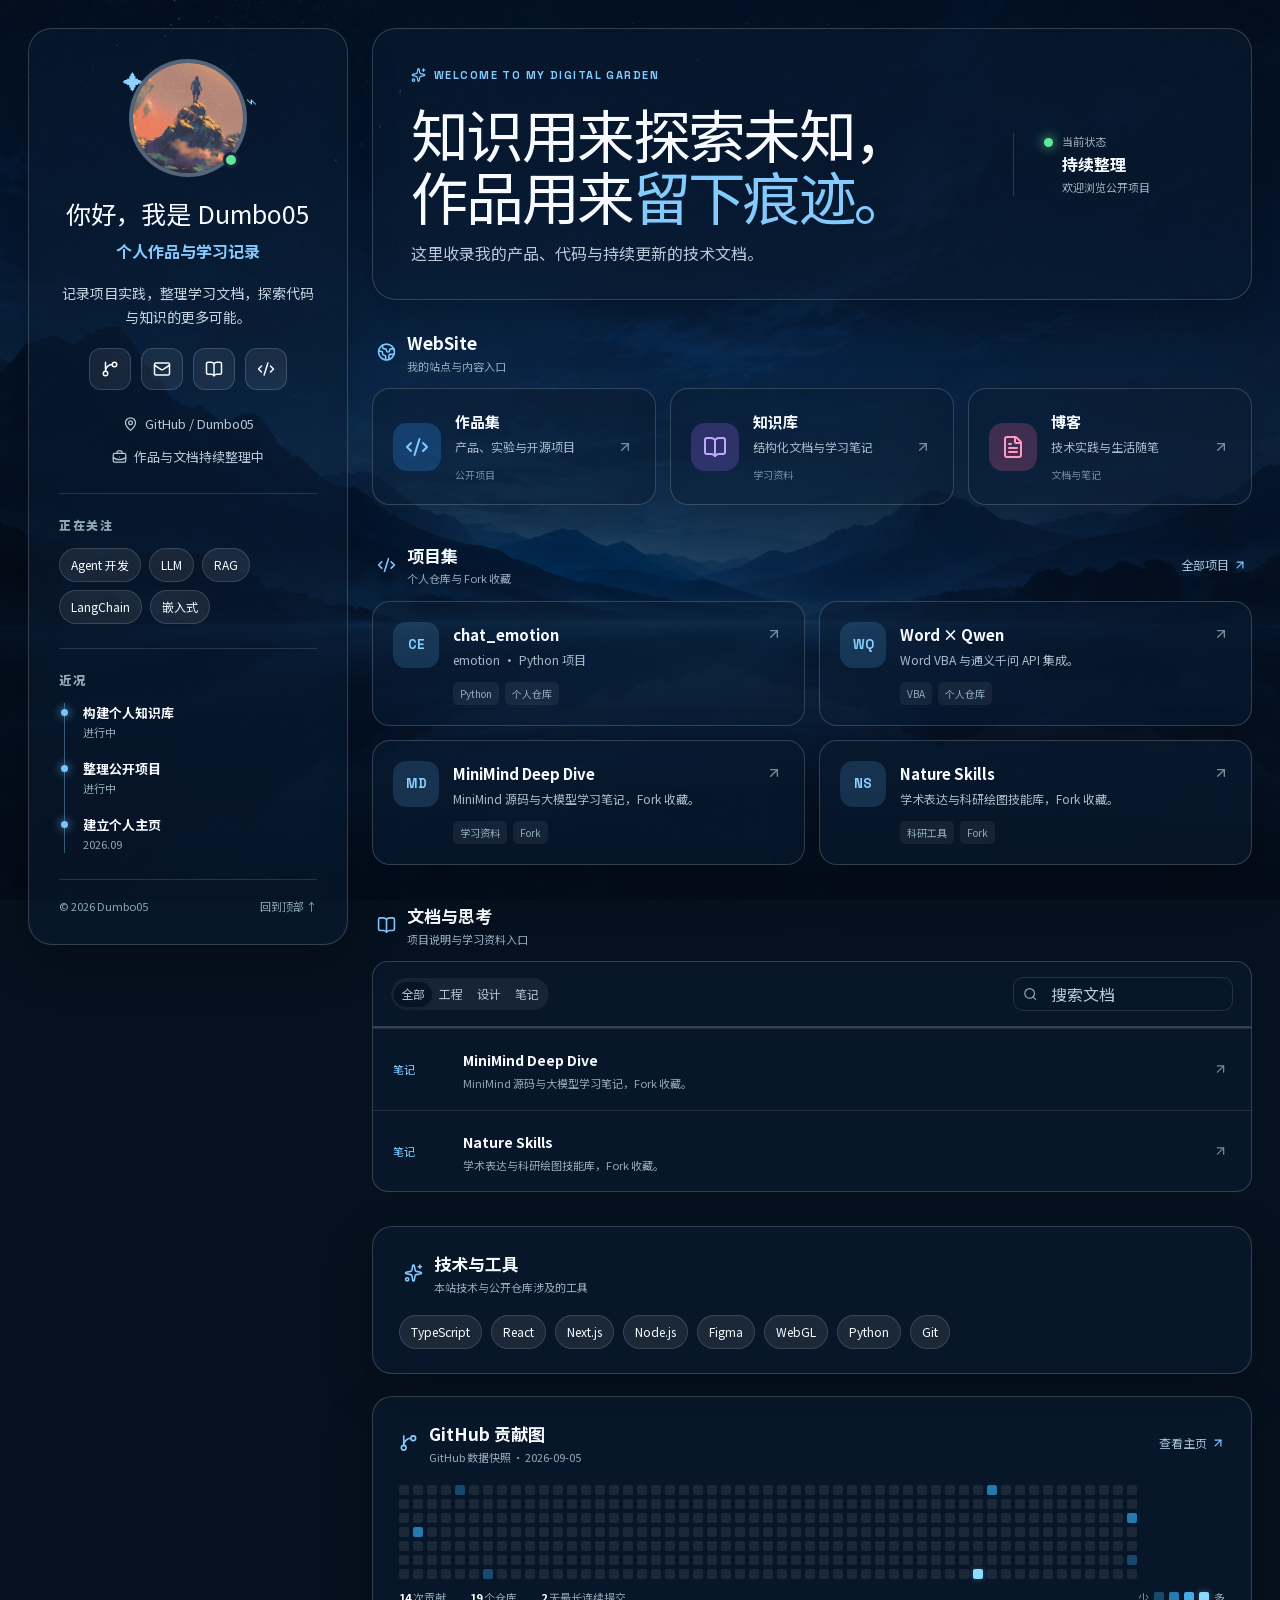
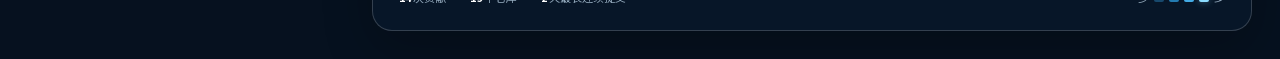
==== commit 39ca70d3: "Publish updated focus tags" ====
--- a/index.html
+++ b/index.html
@@ -1,4 +1,4 @@
-<!DOCTYPE html><html lang="zh-CN"><head><meta charSet="utf-8"/><meta name="viewport" content="width=device-width, initial-scale=1"/><link rel="stylesheet" href="/_next/static/css/index.D06NMVFJ.css" data-rsc-css-href="/_next/static/css/index.D06NMVFJ.css" data-precedence="vite-rsc/importer-resources"/><link rel="modulepreload" fetchPriority="low" href="/_next/static/chunks/index-CCV7ffk7.js"/><script src="/_next/static/chunks/rolldown-runtime-C60lm6uB.js" type="module" async=""></script><script src="/_next/static/chunks/framework-D_rUT4EX.js" type="module" async=""></script><link rel="modulepreload" href="/_next/static/chunks/layout-segment-context-DVVr6vQ8.js" crossorigin=""/><link rel="modulepreload" href="/_next/static/chunks/page-4VoXv6oR.js" crossorigin=""/><title>Dumbo05 — 作品与文档</title><meta name="description" content="Dumbo05 的公开项目、技术文档与学习资料。"/><script>Object.assign(((self[Symbol.for("vinext.navigationRuntime")]??={bootstrap:{routeManifest:null},functions:{}}).bootstrap.rsc??={rsc:[]}),{params:{},nav:{"pathname":"/","searchParams":[]}})</script><link rel="modulepreload" href="/_next/static/chunks/index-CCV7ffk7.js" />
+<!DOCTYPE html><html lang="zh-CN"><head><meta charSet="utf-8"/><meta name="viewport" content="width=device-width, initial-scale=1"/><link rel="stylesheet" href="/_next/static/css/index.BjyThhyc.css" data-rsc-css-href="/_next/static/css/index.BjyThhyc.css" data-precedence="vite-rsc/importer-resources"/><link rel="modulepreload" fetchPriority="low" href="/_next/static/chunks/index-D2WysJkp.js"/><script src="/_next/static/chunks/rolldown-runtime-C60lm6uB.js" type="module" async=""></script><script src="/_next/static/chunks/framework-D_rUT4EX.js" type="module" async=""></script><link rel="modulepreload" href="/_next/static/chunks/layout-segment-context-DtXs96Wg.js" crossorigin=""/><link rel="modulepreload" href="/_next/static/chunks/page-CiLv2ZJx.js" crossorigin=""/><link rel="modulepreload" href="/_next/static/chunks/tabs-w8GAaSXO.js" crossorigin=""/><link rel="modulepreload" href="/_next/static/chunks/arrow-up-right-DfUTWv9e.js" crossorigin=""/><link rel="modulepreload" href="/_next/static/chunks/book-open-t9W2RBdf.js" crossorigin=""/><title>Dumbo05 — 作品与文档</title><meta name="description" content="Dumbo05 的公开项目、技术文档与学习资料。"/><script>Object.assign(((self[Symbol.for("vinext.navigationRuntime")]??={bootstrap:{routeManifest:null},functions:{}}).bootstrap.rsc??={rsc:[]}),{params:{},nav:{"pathname":"/","searchParams":[]}})</script><link rel="modulepreload" href="/_next/static/chunks/index-D2WysJkp.js" />
 <link rel="preload" href="/_next/static/_vinext_fonts/noto-sans-sc-2264a9427715/noto-sans-sc-1ef05131.woff2" as="font" type="font/woff2" crossorigin />
 <link rel="preload" href="/_next/static/_vinext_fonts/space-grotesk-97101337fff0/space-grotesk-a57c9413.woff2" as="font" type="font/woff2" crossorigin />
 <style data-vinext-fonts>@font-face {
@@ -3358,4 +3358,4 @@
 
 .__variable_space_grotesk_0k4wekg { --font-display: 'Space Grotesk', 'Space Grotesk Fallback'; }
 </style>
-</head><body class="__variable_noto_sans_sc_1glrxl7 __variable_space_grotesk_0k4wekg"><main class="page-frame" id="top" style="background-image:linear-gradient(rgba(3,10,22,.28), rgba(3,10,22,.72)), url(&#x27;/night-landscape.png&#x27;)"><header class="mobile-bar"><a href="#top" class="mini-brand"><span>D</span> Dumbo05&#x27;s Space</a><button type="button" aria-label="切换菜单"><svg xmlns="http://www.w3.org/2000/svg" width="24" height="24" viewBox="0 0 24 24" fill="none" stroke="currentColor" stroke-width="2" stroke-linecap="round" stroke-linejoin="round" class="lucide lucide-menu" aria-hidden="true"><path d="M4 5h16"></path><path d="M4 12h16"></path><path d="M4 19h16"></path></svg></button></header><div class="dashboard"><aside class="profile-panel glass"><div class="profile-head"><div class="avatar-wrap"><img class="avatar" src="/avatar.jpg" alt="Dumbo05 的头像：站在山峰上的人物" width="118" height="118" style="object-fit:cover"/><span class="orbit one">✦</span><span class="orbit two">⌁</span><span class="online-dot"></span></div><h1>你好，我是 Dumbo05</h1><p class="role">个人作品与学习记录</p><p class="bio">记录项目实践，整理学习文档，探索代码与知识的更多可能。</p><div class="social-row"><a href="https://github.com/Dumbo05" aria-label="GitHub"><svg xmlns="http://www.w3.org/2000/svg" width="24" height="24" viewBox="0 0 24 24" fill="none" stroke="currentColor" stroke-width="2" stroke-linecap="round" stroke-linejoin="round" class="lucide lucide-git-branch" aria-hidden="true"><path d="M15 6a9 9 0 0 0-9 9V3"></path><circle cx="18" cy="6" r="3"></circle><circle cx="6" cy="18" r="3"></circle></svg></a><a href="https://github.com/Dumbo05?tab=repositories" aria-label="仓库"><svg xmlns="http://www.w3.org/2000/svg" width="24" height="24" viewBox="0 0 24 24" fill="none" stroke="currentColor" stroke-width="2" stroke-linecap="round" stroke-linejoin="round" class="lucide lucide-mail" aria-hidden="true"><path d="m22 7-8.991 5.727a2 2 0 0 1-2.009 0L2 7"></path><rect x="2" y="4" width="20" height="16" rx="2"></rect></svg></a><a href="#docs" aria-label="文档"><svg xmlns="http://www.w3.org/2000/svg" width="24" height="24" viewBox="0 0 24 24" fill="none" stroke="currentColor" stroke-width="2" stroke-linecap="round" stroke-linejoin="round" class="lucide lucide-book-open" aria-hidden="true"><path d="M12 5v16"></path><path d="M20.001 19A2 2 0 0022 17V5a2 2 0 00-1.999-2L16 3.002A5 5 0 0012 5a5 5 0 00-4-2H4a2 2 0 00-2 2v12a2 2 0 001.999 2H8a5 5 0 014 2 5 5 0 014-2z"></path></svg></a><a href="#projects" aria-label="项目"><svg xmlns="http://www.w3.org/2000/svg" width="24" height="24" viewBox="0 0 24 24" fill="none" stroke="currentColor" stroke-width="2" stroke-linecap="round" stroke-linejoin="round" class="lucide lucide-code-xml" aria-hidden="true"><path d="m18 16 4-4-4-4"></path><path d="m6 8-4 4 4 4"></path><path d="m14.5 4-5 16"></path></svg></a></div><div class="profile-meta"><span><svg xmlns="http://www.w3.org/2000/svg" width="24" height="24" viewBox="0 0 24 24" fill="none" stroke="currentColor" stroke-width="2" stroke-linecap="round" stroke-linejoin="round" class="lucide lucide-map-pin" aria-hidden="true"><path d="M20 10c0 4.993-5.539 10.193-7.399 11.799a1 1 0 0 1-1.202 0C9.539 20.193 4 14.993 4 10a8 8 0 0 1 16 0"></path><circle cx="12" cy="10" r="3"></circle></svg> GitHub / Dumbo05</span><span><svg xmlns="http://www.w3.org/2000/svg" width="24" height="24" viewBox="0 0 24 24" fill="none" stroke="currentColor" stroke-width="2" stroke-linecap="round" stroke-linejoin="round" class="lucide lucide-briefcase-business" aria-hidden="true"><path d="M12 12h.01"></path><path d="M16 6V4a2 2 0 0 0-2-2h-4a2 2 0 0 0-2 2v2"></path><path d="M22 13a18.15 18.15 0 0 1-20 0"></path><rect width="20" height="14" x="2" y="6" rx="2"></rect></svg> 作品与文档持续整理中</span></div></div><div class="side-block"><p class="block-label">正在关注</p><div class="tag-cloud"><span>AI 产品</span><span>设计系统</span><span>Local-first</span><span>Creative Code</span></div></div><div class="side-block"><p class="block-label">近况</p><div class="timeline"><div><i></i><strong>构建个人知识库</strong><span>进行中</span></div><div><i></i><strong>整理公开项目</strong><span>进行中</span></div><div><i></i><strong>建立个人主页</strong><span>2026.09</span></div></div></div><footer><span>© 2026 Dumbo05</span><a href="#top">回到顶部 ↑</a></footer></aside><section class="content-area"><section class="welcome glass"><div><span class="eyebrow"><svg xmlns="http://www.w3.org/2000/svg" width="24" height="24" viewBox="0 0 24 24" fill="none" stroke="currentColor" stroke-width="2" stroke-linecap="round" stroke-linejoin="round" class="lucide lucide-sparkles" aria-hidden="true"><path d="M11.017 2.814a1 1 0 0 1 1.966 0l1.051 5.558a2 2 0 0 0 1.594 1.594l5.558 1.051a1 1 0 0 1 0 1.966l-5.558 1.051a2 2 0 0 0-1.594 1.594l-1.051 5.558a1 1 0 0 1-1.966 0l-1.051-5.558a2 2 0 0 0-1.594-1.594l-5.558-1.051a1 1 0 0 1 0-1.966l5.558-1.051a2 2 0 0 0 1.594-1.594z"></path><path d="M20 2v4"></path><path d="M22 4h-4"></path><circle cx="4" cy="20" r="2"></circle></svg> WELCOME TO MY DIGITAL GARDEN</span><h2>知识用来探索未知，<br/>作品用来<span>留下痕迹。</span></h2><p>这里收录我的产品、代码与持续更新的技术文档。</p></div><div class="status-card"><i></i><span>当前状态</span><strong>持续整理</strong><small>欢迎浏览公开项目</small></div></section><section class="content-section" id="sites"><div class="section-title"><div><svg xmlns="http://www.w3.org/2000/svg" width="24" height="24" viewBox="0 0 24 24" fill="none" stroke="currentColor" stroke-width="2" stroke-linecap="round" stroke-linejoin="round" class="lucide lucide-earth" aria-hidden="true"><path d="M21.54 15H17a2 2 0 0 0-2 2v4.54"></path><path d="M7 3.34V5a3 3 0 0 0 3 3a2 2 0 0 1 2 2c0 1.1.9 2 2 2a2 2 0 0 0 2-2c0-1.1.9-2 2-2h3.17"></path><path d="M11 21.95V18a2 2 0 0 0-2-2a2 2 0 0 1-2-2v-1a2 2 0 0 0-2-2H2.05"></path><circle cx="12" cy="12" r="10"></circle></svg><span><strong>WebSite</strong><small>我的站点与内容入口</small></span></div></div><div class="site-grid"><a class="site-card glass blue" href="#projects"><span class="site-icon"><svg xmlns="http://www.w3.org/2000/svg" width="24" height="24" viewBox="0 0 24 24" fill="none" stroke="currentColor" stroke-width="2" stroke-linecap="round" stroke-linejoin="round" class="lucide lucide-code-xml" aria-hidden="true"><path d="m18 16 4-4-4-4"></path><path d="m6 8-4 4 4 4"></path><path d="m14.5 4-5 16"></path></svg></span><div><strong>作品集</strong><p>产品、实验与开源项目</p><small>公开项目</small></div><svg xmlns="http://www.w3.org/2000/svg" width="24" height="24" viewBox="0 0 24 24" fill="none" stroke="currentColor" stroke-width="2" stroke-linecap="round" stroke-linejoin="round" class="lucide lucide-arrow-up-right" aria-hidden="true"><path d="M7 7h10v10"></path><path d="M7 17 17 7"></path></svg></a><a class="site-card glass violet" href="#docs"><span class="site-icon"><svg xmlns="http://www.w3.org/2000/svg" width="24" height="24" viewBox="0 0 24 24" fill="none" stroke="currentColor" stroke-width="2" stroke-linecap="round" stroke-linejoin="round" class="lucide lucide-book-open" aria-hidden="true"><path d="M12 5v16"></path><path d="M20.001 19A2 2 0 0022 17V5a2 2 0 00-1.999-2L16 3.002A5 5 0 0012 5a5 5 0 00-4-2H4a2 2 0 00-2 2v12a2 2 0 001.999 2H8a5 5 0 014 2 5 5 0 014-2z"></path></svg></span><div><strong>知识库</strong><p>结构化文档与学习笔记</p><small>学习资料</small></div><svg xmlns="http://www.w3.org/2000/svg" width="24" height="24" viewBox="0 0 24 24" fill="none" stroke="currentColor" stroke-width="2" stroke-linecap="round" stroke-linejoin="round" class="lucide lucide-arrow-up-right" aria-hidden="true"><path d="M7 7h10v10"></path><path d="M7 17 17 7"></path></svg></a><a class="site-card glass pink" href="#docs"><span class="site-icon"><svg xmlns="http://www.w3.org/2000/svg" width="24" height="24" viewBox="0 0 24 24" fill="none" stroke="currentColor" stroke-width="2" stroke-linecap="round" stroke-linejoin="round" class="lucide lucide-file-text" aria-hidden="true"><path d="M6 22a2 2 0 0 1-2-2V4a2 2 0 0 1 2-2h8a2.4 2.4 0 0 1 1.704.706l3.588 3.588A2.4 2.4 0 0 1 20 8v12a2 2 0 0 1-2 2z"></path><path d="M14 2v5a1 1 0 0 0 1 1h5"></path><path d="M10 9H8"></path><path d="M16 13H8"></path><path d="M16 17H8"></path></svg></span><div><strong>博客</strong><p>技术实践与生活随笔</p><small>文档与笔记</small></div><svg xmlns="http://www.w3.org/2000/svg" width="24" height="24" viewBox="0 0 24 24" fill="none" stroke="currentColor" stroke-width="2" stroke-linecap="round" stroke-linejoin="round" class="lucide lucide-arrow-up-right" aria-hidden="true"><path d="M7 7h10v10"></path><path d="M7 17 17 7"></path></svg></a></div></section><section class="content-section" id="projects"><div class="section-title"><div><svg xmlns="http://www.w3.org/2000/svg" width="24" height="24" viewBox="0 0 24 24" fill="none" stroke="currentColor" stroke-width="2" stroke-linecap="round" stroke-linejoin="round" class="lucide lucide-code-xml" aria-hidden="true"><path d="m18 16 4-4-4-4"></path><path d="m6 8-4 4 4 4"></path><path d="m14.5 4-5 16"></path></svg><span><strong>项目集</strong><small>个人仓库与 Fork 收藏</small></span></div><a href="https://github.com/Dumbo05">全部项目 <svg xmlns="http://www.w3.org/2000/svg" width="24" height="24" viewBox="0 0 24 24" fill="none" stroke="currentColor" stroke-width="2" stroke-linecap="round" stroke-linejoin="round" class="lucide lucide-arrow-up-right" aria-hidden="true"><path d="M7 7h10v10"></path><path d="M7 17 17 7"></path></svg></a></div><div class="project-grid"><a class="project-card glass" href="https://github.com/Dumbo05/chat_emotion"><span class="project-icon">CE</span><div><strong>chat_emotion</strong><p>emotion · Python 项目</p><span class="stack"><small>Python</small><small>个人仓库</small></span></div><svg xmlns="http://www.w3.org/2000/svg" width="24" height="24" viewBox="0 0 24 24" fill="none" stroke="currentColor" stroke-width="2" stroke-linecap="round" stroke-linejoin="round" class="lucide lucide-arrow-up-right project-arrow" aria-hidden="true"><path d="M7 7h10v10"></path><path d="M7 17 17 7"></path></svg></a><a class="project-card glass" href="https://github.com/Dumbo05/Word-VBA-Macro-for-Tongyi-Qwen-API-Integration"><span class="project-icon">WQ</span><div><strong>Word × Qwen</strong><p>Word VBA 与通义千问 API 集成。</p><span class="stack"><small>VBA</small><small>个人仓库</small></span></div><svg xmlns="http://www.w3.org/2000/svg" width="24" height="24" viewBox="0 0 24 24" fill="none" stroke="currentColor" stroke-width="2" stroke-linecap="round" stroke-linejoin="round" class="lucide lucide-arrow-up-right project-arrow" aria-hidden="true"><path d="M7 7h10v10"></path><path d="M7 17 17 7"></path></svg></a><a class="project-card glass" href="https://github.com/Dumbo05/minimind-deep-dive"><span class="project-icon">MD</span><div><strong>MiniMind Deep Dive</strong><p>MiniMind 源码与大模型学习笔记，Fork 收藏。</p><span class="stack"><small>学习资料</small><small>Fork</small></span></div><svg xmlns="http://www.w3.org/2000/svg" width="24" height="24" viewBox="0 0 24 24" fill="none" stroke="currentColor" stroke-width="2" stroke-linecap="round" stroke-linejoin="round" class="lucide lucide-arrow-up-right project-arrow" aria-hidden="true"><path d="M7 7h10v10"></path><path d="M7 17 17 7"></path></svg></a><a class="project-card glass" href="https://github.com/Dumbo05/nature-skills"><span class="project-icon">NS</span><div><strong>Nature Skills</strong><p>学术表达与科研绘图技能库，Fork 收藏。</p><span class="stack"><small>科研工具</small><small>Fork</small></span></div><svg xmlns="http://www.w3.org/2000/svg" width="24" height="24" viewBox="0 0 24 24" fill="none" stroke="currentColor" stroke-width="2" stroke-linecap="round" stroke-linejoin="round" class="lucide lucide-arrow-up-right project-arrow" aria-hidden="true"><path d="M7 7h10v10"></path><path d="M7 17 17 7"></path></svg></a></div></section><section class="content-section docs-section" id="docs"><div class="section-title"><div><svg xmlns="http://www.w3.org/2000/svg" width="24" height="24" viewBox="0 0 24 24" fill="none" stroke="currentColor" stroke-width="2" stroke-linecap="round" stroke-linejoin="round" class="lucide lucide-book-open" aria-hidden="true"><path d="M12 5v16"></path><path d="M20.001 19A2 2 0 0022 17V5a2 2 0 00-1.999-2L16 3.002A5 5 0 0012 5a5 5 0 00-4-2H4a2 2 0 00-2 2v12a2 2 0 001.999 2H8a5 5 0 014 2 5 5 0 014-2z"></path></svg><span><strong>文档与思考</strong><small>项目说明与学习资料入口</small></span></div></div><div class="docs-tools glass"><div data-orientation="horizontal" data-activation-direction="none" data-slot="tabs" class="group/tabs flex gap-2 data-horizontal:flex-col"><div data-orientation="horizontal" data-activation-direction="none" role="tablist" data-slot="tabs-list" data-variant="default" class="group/tabs-list inline-flex w-fit items-center justify-center rounded-lg p-[3px] text-muted-foreground group-data-horizontal/tabs:h-8 group-data-vertical/tabs:h-fit group-data-vertical/tabs:flex-col data-[variant=line]:rounded-none bg-muted"><button type="button" data-active="" data-orientation="horizontal" data-activation-direction="none" aria-disabled="false" tabindex="-1" role="tab" aria-selected="true" id="base-ui-_R_b99i_" data-composite-item-active="" data-slot="tabs-trigger" class="relative inline-flex h-[calc(100%-1px)] flex-1 items-center justify-center gap-1.5 rounded-md border border-transparent px-1.5 py-0.5 text-sm font-medium whitespace-nowrap text-foreground/60 transition-all group-data-vertical/tabs:w-full group-data-vertical/tabs:justify-start hover:text-foreground focus-visible:border-ring focus-visible:ring-[3px] focus-visible:ring-ring/50 focus-visible:outline-1 focus-visible:outline-ring disabled:pointer-events-none disabled:opacity-50 has-data-[icon=inline-end]:pr-1 has-data-[icon=inline-start]:pl-1 aria-disabled:pointer-events-none aria-disabled:opacity-50 dark:text-muted-foreground dark:hover:text-foreground group-data-[variant=default]/tabs-list:data-active:shadow-sm group-data-[variant=line]/tabs-list:data-active:shadow-none [&amp;_svg]:pointer-events-none [&amp;_svg]:shrink-0 [&amp;_svg:not([class*=&#x27;size-&#x27;])]:size-4 group-data-[variant=line]/tabs-list:bg-transparent group-data-[variant=line]/tabs-list:data-active:bg-transparent dark:group-data-[variant=line]/tabs-list:data-active:border-transparent dark:group-data-[variant=line]/tabs-list:data-active:bg-transparent data-active:bg-background data-active:text-foreground dark:data-active:border-input dark:data-active:bg-input/30 dark:data-active:text-foreground after:absolute after:bg-foreground after:opacity-0 after:transition-opacity group-data-horizontal/tabs:after:inset-x-0 group-data-horizontal/tabs:after:bottom-[-5px] group-data-horizontal/tabs:after:h-0.5 group-data-vertical/tabs:after:inset-y-0 group-data-vertical/tabs:after:-right-1 group-data-vertical/tabs:after:w-0.5 group-data-[variant=line]/tabs-list:data-active:after:opacity-100">全部</button><button type="button" data-orientation="horizontal" data-activation-direction="none" aria-disabled="false" tabindex="-1" role="tab" aria-selected="false" id="base-ui-_R_j99i_" data-slot="tabs-trigger" class="relative inline-flex h-[calc(100%-1px)] flex-1 items-center justify-center gap-1.5 rounded-md border border-transparent px-1.5 py-0.5 text-sm font-medium whitespace-nowrap text-foreground/60 transition-all group-data-vertical/tabs:w-full group-data-vertical/tabs:justify-start hover:text-foreground focus-visible:border-ring focus-visible:ring-[3px] focus-visible:ring-ring/50 focus-visible:outline-1 focus-visible:outline-ring disabled:pointer-events-none disabled:opacity-50 has-data-[icon=inline-end]:pr-1 has-data-[icon=inline-start]:pl-1 aria-disabled:pointer-events-none aria-disabled:opacity-50 dark:text-muted-foreground dark:hover:text-foreground group-data-[variant=default]/tabs-list:data-active:shadow-sm group-data-[variant=line]/tabs-list:data-active:shadow-none [&amp;_svg]:pointer-events-none [&amp;_svg]:shrink-0 [&amp;_svg:not([class*=&#x27;size-&#x27;])]:size-4 group-data-[variant=line]/tabs-list:bg-transparent group-data-[variant=line]/tabs-list:data-active:bg-transparent dark:group-data-[variant=line]/tabs-list:data-active:border-transparent dark:group-data-[variant=line]/tabs-list:data-active:bg-transparent data-active:bg-background data-active:text-foreground dark:data-active:border-input dark:data-active:bg-input/30 dark:data-active:text-foreground after:absolute after:bg-foreground after:opacity-0 after:transition-opacity group-data-horizontal/tabs:after:inset-x-0 group-data-horizontal/tabs:after:bottom-[-5px] group-data-horizontal/tabs:after:h-0.5 group-data-vertical/tabs:after:inset-y-0 group-data-vertical/tabs:after:-right-1 group-data-vertical/tabs:after:w-0.5 group-data-[variant=line]/tabs-list:data-active:after:opacity-100">工程</button><button type="button" data-orientation="horizontal" data-activation-direction="none" aria-disabled="false" tabindex="-1" role="tab" aria-selected="false" id="base-ui-_R_r99i_" data-slot="tabs-trigger" class="relative inline-flex h-[calc(100%-1px)] flex-1 items-center justify-center gap-1.5 rounded-md border border-transparent px-1.5 py-0.5 text-sm font-medium whitespace-nowrap text-foreground/60 transition-all group-data-vertical/tabs:w-full group-data-vertical/tabs:justify-start hover:text-foreground focus-visible:border-ring focus-visible:ring-[3px] focus-visible:ring-ring/50 focus-visible:outline-1 focus-visible:outline-ring disabled:pointer-events-none disabled:opacity-50 has-data-[icon=inline-end]:pr-1 has-data-[icon=inline-start]:pl-1 aria-disabled:pointer-events-none aria-disabled:opacity-50 dark:text-muted-foreground dark:hover:text-foreground group-data-[variant=default]/tabs-list:data-active:shadow-sm group-data-[variant=line]/tabs-list:data-active:shadow-none [&amp;_svg]:pointer-events-none [&amp;_svg]:shrink-0 [&amp;_svg:not([class*=&#x27;size-&#x27;])]:size-4 group-data-[variant=line]/tabs-list:bg-transparent group-data-[variant=line]/tabs-list:data-active:bg-transparent dark:group-data-[variant=line]/tabs-list:data-active:border-transparent dark:group-data-[variant=line]/tabs-list:data-active:bg-transparent data-active:bg-background data-active:text-foreground dark:data-active:border-input dark:data-active:bg-input/30 dark:data-active:text-foreground after:absolute after:bg-foreground after:opacity-0 after:transition-opacity group-data-horizontal/tabs:after:inset-x-0 group-data-horizontal/tabs:after:bottom-[-5px] group-data-horizontal/tabs:after:h-0.5 group-data-vertical/tabs:after:inset-y-0 group-data-vertical/tabs:after:-right-1 group-data-vertical/tabs:after:w-0.5 group-data-[variant=line]/tabs-list:data-active:after:opacity-100">设计</button><button type="button" data-orientation="horizontal" data-activation-direction="none" aria-disabled="false" tabindex="-1" role="tab" aria-selected="false" id="base-ui-_R_1399i_" data-slot="tabs-trigger" class="relative inline-flex h-[calc(100%-1px)] flex-1 items-center justify-center gap-1.5 rounded-md border border-transparent px-1.5 py-0.5 text-sm font-medium whitespace-nowrap text-foreground/60 transition-all group-data-vertical/tabs:w-full group-data-vertical/tabs:justify-start hover:text-foreground focus-visible:border-ring focus-visible:ring-[3px] focus-visible:ring-ring/50 focus-visible:outline-1 focus-visible:outline-ring disabled:pointer-events-none disabled:opacity-50 has-data-[icon=inline-end]:pr-1 has-data-[icon=inline-start]:pl-1 aria-disabled:pointer-events-none aria-disabled:opacity-50 dark:text-muted-foreground dark:hover:text-foreground group-data-[variant=default]/tabs-list:data-active:shadow-sm group-data-[variant=line]/tabs-list:data-active:shadow-none [&amp;_svg]:pointer-events-none [&amp;_svg]:shrink-0 [&amp;_svg:not([class*=&#x27;size-&#x27;])]:size-4 group-data-[variant=line]/tabs-list:bg-transparent group-data-[variant=line]/tabs-list:data-active:bg-transparent dark:group-data-[variant=line]/tabs-list:data-active:border-transparent dark:group-data-[variant=line]/tabs-list:data-active:bg-transparent data-active:bg-background data-active:text-foreground dark:data-active:border-input dark:data-active:bg-input/30 dark:data-active:text-foreground after:absolute after:bg-foreground after:opacity-0 after:transition-opacity group-data-horizontal/tabs:after:inset-x-0 group-data-horizontal/tabs:after:bottom-[-5px] group-data-horizontal/tabs:after:h-0.5 group-data-vertical/tabs:after:inset-y-0 group-data-vertical/tabs:after:-right-1 group-data-vertical/tabs:after:w-0.5 group-data-[variant=line]/tabs-list:data-active:after:opacity-100">笔记</button></div></div><label for="doc-search"><svg xmlns="http://www.w3.org/2000/svg" width="24" height="24" viewBox="0 0 24 24" fill="none" stroke="currentColor" stroke-width="2" stroke-linecap="round" stroke-linejoin="round" class="lucide lucide-search" aria-hidden="true"><path d="m21 21-4.34-4.34"></path><circle cx="11" cy="11" r="8"></circle></svg><input id="doc-search" data-slot="input" placeholder="搜索文档" class="h-8 w-full min-w-0 rounded-lg border border-input bg-transparent px-2.5 py-1 text-base transition-colors outline-none file:inline-flex file:h-6 file:border-0 file:bg-transparent file:text-sm file:font-medium file:text-foreground placeholder:text-muted-foreground focus-visible:border-ring focus-visible:ring-3 focus-visible:ring-ring/50 disabled:pointer-events-none disabled:cursor-not-allowed disabled:bg-input/50 disabled:opacity-50 aria-invalid:border-destructive aria-invalid:ring-3 aria-invalid:ring-destructive/20 md:text-sm dark:bg-input/30 dark:disabled:bg-input/80 dark:aria-invalid:border-destructive/50 dark:aria-invalid:ring-destructive/40" value=""/></label></div><div class="docs-list glass"><a href="https://github.com/Dumbo05/minimind-deep-dive" class="doc-row"><span class="doc-category">笔记</span><div><strong>MiniMind Deep Dive</strong><p>MiniMind 源码与大模型学习笔记，Fork 收藏。</p></div><time></time><svg xmlns="http://www.w3.org/2000/svg" width="24" height="24" viewBox="0 0 24 24" fill="none" stroke="currentColor" stroke-width="2" stroke-linecap="round" stroke-linejoin="round" class="lucide lucide-arrow-up-right" aria-hidden="true"><path d="M7 7h10v10"></path><path d="M7 17 17 7"></path></svg></a><a href="https://github.com/Dumbo05/nature-skills" class="doc-row"><span class="doc-category">笔记</span><div><strong>Nature Skills</strong><p>学术表达与科研绘图技能库，Fork 收藏。</p></div><time></time><svg xmlns="http://www.w3.org/2000/svg" width="24" height="24" viewBox="0 0 24 24" fill="none" stroke="currentColor" stroke-width="2" stroke-linecap="round" stroke-linejoin="round" class="lucide lucide-arrow-up-right" aria-hidden="true"><path d="M7 7h10v10"></path><path d="M7 17 17 7"></path></svg></a></div></section><section class="glass skill-card"><div class="section-title"><div><svg xmlns="http://www.w3.org/2000/svg" width="24" height="24" viewBox="0 0 24 24" fill="none" stroke="currentColor" stroke-width="2" stroke-linecap="round" stroke-linejoin="round" class="lucide lucide-sparkles" aria-hidden="true"><path d="M11.017 2.814a1 1 0 0 1 1.966 0l1.051 5.558a2 2 0 0 0 1.594 1.594l5.558 1.051a1 1 0 0 1 0 1.966l-5.558 1.051a2 2 0 0 0-1.594 1.594l-1.051 5.558a1 1 0 0 1-1.966 0l-1.051-5.558a2 2 0 0 0-1.594-1.594l-5.558-1.051a1 1 0 0 1 0-1.966l5.558-1.051a2 2 0 0 0 1.594-1.594z"></path><path d="M20 2v4"></path><path d="M22 4h-4"></path><circle cx="4" cy="20" r="2"></circle></svg><span><strong>技术与工具</strong><small>本站技术与公开仓库涉及的工具</small></span></div></div><div class="skill-list"><span>TypeScript</span><span>React</span><span>Next.js</span><span>Node.js</span><span>Figma</span><span>WebGL</span><span>Python</span><span>Git</span></div></section><section class="glass contribution-card"><div class="card-title"><div><svg xmlns="http://www.w3.org/2000/svg" width="24" height="24" viewBox="0 0 24 24" fill="none" stroke="currentColor" stroke-width="2" stroke-linecap="round" stroke-linejoin="round" class="lucide lucide-git-branch" aria-hidden="true"><path d="M15 6a9 9 0 0 0-9 9V3"></path><circle cx="18" cy="6" r="3"></circle><circle cx="6" cy="18" r="3"></circle></svg><span><strong>GitHub 贡献图</strong><small>GitHub 数据快照 · 2026-09-05</small></span></div><a href="https://github.com/Dumbo05">查看主页 <svg xmlns="http://www.w3.org/2000/svg" width="24" height="24" viewBox="0 0 24 24" fill="none" stroke="currentColor" stroke-width="2" stroke-linecap="round" stroke-linejoin="round" class="lucide lucide-arrow-up-right" aria-hidden="true"><path d="M7 7h10v10"></path><path d="M7 17 17 7"></path></svg></a></div><div class="contribution-wrap"><div class="contribution-grid" aria-label="GitHub 贡献热力图"><i data-level="0"></i><i data-level="0"></i><i data-level="0"></i><i data-level="0"></i><i data-level="0"></i><i data-level="0"></i><i data-level="0"></i><i data-level="0"></i><i data-level="0"></i><i data-level="0"></i><i data-level="2"></i><i data-level="0"></i><i data-level="0"></i><i data-level="0"></i><i data-level="0"></i><i data-level="0"></i><i data-level="0"></i><i data-level="0"></i><i data-level="0"></i><i data-level="0"></i><i data-level="0"></i><i data-level="0"></i><i data-level="0"></i><i data-level="0"></i><i data-level="0"></i><i data-level="0"></i><i data-level="0"></i><i data-level="0"></i><i data-level="1"></i><i data-level="0"></i><i data-level="0"></i><i data-level="0"></i><i data-level="0"></i><i data-level="0"></i><i data-level="0"></i><i data-level="0"></i><i data-level="0"></i><i data-level="0"></i><i data-level="0"></i><i data-level="0"></i><i data-level="0"></i><i data-level="0"></i><i data-level="0"></i><i data-level="0"></i><i data-level="0"></i><i data-level="0"></i><i data-level="0"></i><i data-level="0"></i><i data-level="1"></i><i data-level="0"></i><i data-level="0"></i><i data-level="0"></i><i data-level="0"></i><i data-level="0"></i><i data-level="0"></i><i data-level="0"></i><i data-level="0"></i><i data-level="0"></i><i data-level="0"></i><i data-level="0"></i><i data-level="0"></i><i data-level="0"></i><i data-level="0"></i><i data-level="0"></i><i data-level="0"></i><i data-level="0"></i><i data-level="0"></i><i data-level="0"></i><i data-level="0"></i><i data-level="0"></i><i data-level="0"></i><i data-level="0"></i><i data-level="0"></i><i data-level="0"></i><i data-level="0"></i><i data-level="0"></i><i data-level="0"></i><i data-level="0"></i><i data-level="0"></i><i data-level="0"></i><i data-level="0"></i><i data-level="0"></i><i data-level="0"></i><i data-level="0"></i><i data-level="0"></i><i data-level="0"></i><i data-level="0"></i><i data-level="0"></i><i data-level="0"></i><i data-level="0"></i><i data-level="0"></i><i data-level="0"></i><i data-level="0"></i><i data-level="0"></i><i data-level="0"></i><i data-level="0"></i><i data-level="0"></i><i data-level="0"></i><i data-level="0"></i><i data-level="0"></i><i data-level="0"></i><i data-level="0"></i><i data-level="0"></i><i data-level="0"></i><i data-level="0"></i><i data-level="0"></i><i data-level="0"></i><i data-level="0"></i><i data-level="0"></i><i data-level="0"></i><i data-level="0"></i><i data-level="0"></i><i data-level="0"></i><i data-level="0"></i><i data-level="0"></i><i data-level="0"></i><i data-level="0"></i><i data-level="0"></i><i data-level="0"></i><i data-level="0"></i><i data-level="0"></i><i data-level="0"></i><i data-level="0"></i><i data-level="0"></i><i data-level="0"></i><i data-level="0"></i><i data-level="0"></i><i data-level="0"></i><i data-level="0"></i><i data-level="0"></i><i data-level="0"></i><i data-level="0"></i><i data-level="0"></i><i data-level="0"></i><i data-level="0"></i><i data-level="0"></i><i data-level="0"></i><i data-level="0"></i><i data-level="0"></i><i data-level="0"></i><i data-level="0"></i><i data-level="0"></i><i data-level="0"></i><i data-level="0"></i><i data-level="0"></i><i data-level="0"></i><i data-level="0"></i><i data-level="0"></i><i data-level="0"></i><i data-level="0"></i><i data-level="0"></i><i data-level="0"></i><i data-level="0"></i><i data-level="0"></i><i data-level="0"></i><i data-level="0"></i><i data-level="0"></i><i data-level="0"></i><i data-level="0"></i><i data-level="0"></i><i data-level="0"></i><i data-level="0"></i><i data-level="0"></i><i data-level="0"></i><i data-level="0"></i><i data-level="0"></i><i data-level="0"></i><i data-level="0"></i><i data-level="0"></i><i data-level="0"></i><i data-level="0"></i><i data-level="0"></i><i data-level="0"></i><i data-level="0"></i><i data-level="0"></i><i data-level="0"></i><i data-level="0"></i><i data-level="0"></i><i data-level="0"></i><i data-level="0"></i><i data-level="0"></i><i data-level="0"></i><i data-level="0"></i><i data-level="0"></i><i data-level="0"></i><i data-level="0"></i><i data-level="0"></i><i data-level="0"></i><i data-level="0"></i><i data-level="0"></i><i data-level="0"></i><i data-level="0"></i><i data-level="0"></i><i data-level="0"></i><i data-level="0"></i><i data-level="0"></i><i data-level="0"></i><i data-level="0"></i><i data-level="0"></i><i data-level="0"></i><i data-level="0"></i><i data-level="0"></i><i data-level="0"></i><i data-level="0"></i><i data-level="0"></i><i data-level="0"></i><i data-level="0"></i><i data-level="0"></i><i data-level="0"></i><i data-level="0"></i><i data-level="0"></i><i data-level="0"></i><i data-level="0"></i><i data-level="0"></i><i data-level="0"></i><i data-level="0"></i><i data-level="0"></i><i data-level="0"></i><i data-level="0"></i><i data-level="0"></i><i data-level="0"></i><i data-level="0"></i><i data-level="0"></i><i data-level="0"></i><i data-level="0"></i><i data-level="0"></i><i data-level="0"></i><i data-level="0"></i><i data-level="0"></i><i data-level="0"></i><i data-level="0"></i><i data-level="0"></i><i data-level="0"></i><i data-level="0"></i><i data-level="0"></i><i data-level="0"></i><i data-level="0"></i><i data-level="0"></i><i data-level="0"></i><i data-level="0"></i><i data-level="0"></i><i data-level="0"></i><i data-level="0"></i><i data-level="0"></i><i data-level="0"></i><i data-level="0"></i><i data-level="0"></i><i data-level="0"></i><i data-level="0"></i><i data-level="0"></i><i data-level="0"></i><i data-level="0"></i><i data-level="0"></i><i data-level="0"></i><i data-level="0"></i><i data-level="0"></i><i data-level="0"></i><i data-level="0"></i><i data-level="0"></i><i data-level="0"></i><i data-level="0"></i><i data-level="0"></i><i data-level="0"></i><i data-level="0"></i><i data-level="0"></i><i data-level="0"></i><i data-level="0"></i><i data-level="0"></i><i data-level="0"></i><i data-level="0"></i><i data-level="0"></i><i data-level="0"></i><i data-level="0"></i><i data-level="0"></i><i data-level="0"></i><i data-level="0"></i><i data-level="0"></i><i data-level="0"></i><i data-level="0"></i><i data-level="0"></i><i data-level="0"></i><i data-level="0"></i><i data-level="0"></i><i data-level="0"></i><i data-level="0"></i><i data-level="0"></i><i data-level="0"></i><i data-level="0"></i><i data-level="0"></i><i data-level="0"></i><i data-level="0"></i><i data-level="0"></i><i data-level="0"></i><i data-level="4"></i><i data-level="2"></i><i data-level="0"></i><i data-level="0"></i><i data-level="0"></i><i data-level="0"></i><i data-level="0"></i><i data-level="0"></i><i data-level="0"></i><i data-level="0"></i><i data-level="0"></i><i data-level="0"></i><i data-level="0"></i><i data-level="0"></i><i data-level="0"></i><i data-level="0"></i><i data-level="0"></i><i data-level="0"></i><i data-level="0"></i><i data-level="0"></i><i data-level="0"></i><i data-level="0"></i><i data-level="0"></i><i data-level="0"></i><i data-level="0"></i><i data-level="0"></i><i data-level="0"></i><i data-level="0"></i><i data-level="0"></i><i data-level="0"></i><i data-level="0"></i><i data-level="0"></i><i data-level="0"></i><i data-level="0"></i><i data-level="0"></i><i data-level="0"></i><i data-level="0"></i><i data-level="0"></i><i data-level="0"></i><i data-level="0"></i><i data-level="0"></i><i data-level="0"></i><i data-level="0"></i><i data-level="0"></i><i data-level="0"></i><i data-level="0"></i><i data-level="0"></i><i data-level="0"></i><i data-level="0"></i><i data-level="0"></i><i data-level="0"></i><i data-level="0"></i><i data-level="0"></i><i data-level="0"></i><i data-level="0"></i><i data-level="0"></i><i data-level="0"></i><i data-level="0"></i><i data-level="0"></i><i data-level="0"></i><i data-level="0"></i><i data-level="0"></i><i data-level="0"></i><i data-level="0"></i><i data-level="0"></i><i data-level="0"></i><i data-level="0"></i><i data-level="0"></i><i data-level="0"></i><i data-level="0"></i><i data-level="0"></i><i data-level="0"></i><i data-level="0"></i><i data-level="2"></i><i data-level="0"></i><i data-level="0"></i><i data-level="1"></i><i data-level="0"></i></div></div><div class="contribution-foot"><span><strong>14</strong> 次贡献</span><span><strong>19</strong> 个仓库</span><span><strong>2</strong> 天最长连续提交</span><span class="legend">少 <i data-level="1"></i><i data-level="2"></i><i data-level="3"></i><i data-level="4"></i> 多</span></div></section></section></div></main><script type="module" src="/_next/static/chunks/index-CCV7ffk7.js" id="_R_" async=""></script><script>((self[Symbol.for("vinext.navigationRuntime")]??={bootstrap:{routeManifest:null},functions:{}}).bootstrap.rsc??={rsc:[]}).rsc.push("2:I[\"8c0f216c4604\",[],\"Children\",1]\n")</script><script>((self[Symbol.for("vinext.navigationRuntime")]??={bootstrap:{routeManifest:null},functions:{}}).bootstrap.rsc??={rsc:[]}).rsc.push("3:I[\"593f344dc510\",[],\"GlobalErrorBoundary\",1]\n")</script><script>((self[Symbol.for("vinext.navigationRuntime")]??={bootstrap:{routeManifest:null},functions:{}}).bootstrap.rsc??={rsc:[]}).rsc.push("4:I[\"0b874ad30386\",[],\"default\",1]\n")</script><script>((self[Symbol.for("vinext.navigationRuntime")]??={bootstrap:{routeManifest:null},functions:{}}).bootstrap.rsc??={rsc:[]}).rsc.push("5:I[\"593f344dc510\",[],\"ErrorBoundary\",1]\n")</script><script>((self[Symbol.for("vinext.navigationRuntime")]??={bootstrap:{routeManifest:null},functions:{}}).bootstrap.rsc??={rsc:[]}).rsc.push("6:I[\"15c18cfaeeff\",[],\"LayoutSegmentProvider\",1]\n")</script><script>((self[Symbol.for("vinext.navigationRuntime")]??={bootstrap:{routeManifest:null},functions:{}}).bootstrap.rsc??={rsc:[]}).rsc.push("7:I[\"8c0f216c4604\",[],\"Slot\",1]\n")</script><script>((self[Symbol.for("vinext.navigationRuntime")]??={bootstrap:{routeManifest:null},functions:{}}).bootstrap.rsc??={rsc:[]}).rsc.push("8:I[\"593f344dc510\",[],\"NotFoundBoundary\",1]\n")</script><script>((self[Symbol.for("vinext.navigationRuntime")]??={bootstrap:{routeManifest:null},functions:{}}).bootstrap.rsc??={rsc:[]}).rsc.push("9:I[\"9276801271d6\",[],\"AppRouterScrollTarget\",1]\n")</script><script>((self[Symbol.for("vinext.navigationRuntime")]??={bootstrap:{routeManifest:null},functions:{}}).bootstrap.rsc??={rsc:[]}).rsc.push("a:I[\"593f344dc510\",[],\"RedirectBoundary\",1]\n")</script><script>((self[Symbol.for("vinext.navigationRuntime")]??={bootstrap:{routeManifest:null},functions:{}}).bootstrap.rsc??={rsc:[]}).rsc.push(":HL[\"/_next/static/css/index.D06NMVFJ.css\",\"style\"     ]\n")</script><script>((self[Symbol.for("vinext.navigationRuntime")]??={bootstrap:{routeManifest:null},functions:{}}).bootstrap.rsc??={rsc:[]}).rsc.push("0:{\"page:/\":\"$L1\",\"layout:/\":[[[\"$\",\"link\",\"css:/_next/static/css/index.D06NMVFJ.css\",{\"rel\":\"stylesheet\",\"precedence\":\"vite-rsc/importer-resources\",\"href\":\"/_next/static/css/index.D06NMVFJ.css\",\"data-rsc-css-href\":\"/_next/static/css/index.D06NMVFJ.css\"}],\"$undefined\"],[\"$\",\"html\",null,{\"lang\":\"zh-CN\",\"children\":[\"$\",\"body\",null,{\"className\":\"__variable_noto_sans_sc_1glrxl7 __variable_space_grotesk_0k4wekg\",\"children\":[\"$\",\"$L2\",null,{}]}]}]],\"route:/\":[[[\"$\",\"meta\",null,{\"charSet\":\"utf-8\"}],[[\"$\",\"title\",\"0\",{\"children\":\"Dumbo05 — 作品与文档\"}],[\"$\",\"meta\",\"1\",{\"name\":\"description\",\"content\":\"Dumbo05 的公开项目、技术文档与学习资料。\"}]],[[\"$\",\"meta\",\"0\",{\"name\":\"viewport\",\"content\":\"width=device-width, initial-scale=1\"}]]],[\"$\",\"$L3\",null,{\"fallback\":\"$4\",\"children\":[\"$\",\"$L5\",null,{\"fallback\":\"$4\",\"children\":[\"$\",\"$L6\",null,{\"providerId\":\"layout:/\",\"segmentMap\":{\"children\":[]},\"children\":[\"$\",\"$L7\",null,{\"id\":\"layout:/\",\"parallelSlots\":\"$undefined\",\"children\":[\"$\",\"$L8\",null,{\"resetKey\":\"\",\"fallback\":[[\"$\",\"title\",null,{\"children\":\"404: This page could not be found.\"}],[\"$\",\"div\",null,{\"style\":{\"fontFamily\":\"system-ui,\\\"Segoe UI\\\",Roboto,Helvetica,Arial,sans-serif,\\\"Apple Color Emoji\\\",\\\"Segoe UI Emoji\\\"\",\"height\":\"100vh\",\"textAlign\":\"center\",\"display\":\"flex\",\"flexDirection\":\"column\",\"alignItems\":\"center\",\"justifyContent\":\"center\"},\"children\":[\"$\",\"div\",null,{\"children\":[[\"$\",\"style\",null,{\"dangerouslySetInnerHTML\":{\"__html\":\"body{color:#000;background:#fff;margin:0}.next-error-h1{border-right:1px solid rgba(0,0,0,.3)}@media (prefers-color-scheme:dark){body{color:#fff;background:#000}.next-error-h1{border-right:1px solid rgba(255,255,255,.3)}}\"}}],[\"$\",\"h1\",null,{\"className\":\"next-error-h1\",\"style\":{\"display\":\"inline-block\",\"margin\":\"0 20px 0 0\",\"padding\":\"0 23px 0 0\",\"fontSize\":24,\"fontWeight\":500,\"verticalAlign\":\"top\",\"lineHeight\":\"49px\"},\"children\":404}],[\"$\",\"div\",null,{\"style\":{\"display\":\"inline-block\"},\"children\":[\"$\",\"h2\",null,{\"style\":{\"fontSize\":14,\"fontWeight\":400,\"lineHeight\":\"49px\",\"margin\":0},\"children\":\"This page could not be found.\"}]}]]}]}]],\"children\":[\"$\",\"$L9\",null,{\"children\":[\"$\",\"$La\",null,{\"children\":[[\"$\",\"$L6\",null,{\"providerId\":\"page:/\",\"segmentMap\":{\"children\":[\"__PAGE__\"]},\"children\":[\"$\",\"$L7\",null,{\"id\":\"page:/\"}]}],null]}]}]}]}]}]}]}],null,null],\"__route\":\"route:/\",\"__interceptionContext\":null,\"__layoutIds\":[\"layout:/\"],\"__rootLayout\":\"/\",\"__bfcacheSegmentIdentities\":{\"layout:/\":\"[\\\"layout\\\",\\\"layout:/\\\",\\\"root-boundary:/\\\",\\\"\\\"]\",\"page:/\":\"[\\\"page\\\",\\\"page:/\\\",\\\"root-boundary:/\\\",\\\"\\\"]\"},\"__srcPage\":[\"page\"],\"__layoutFlags\":{\"layout:/\":\"s\"},\"__artifactCompatibility\":{\"schemaVersion\":1,\"graphVersion\":\"app-route-graph:1177fd80f83fa7b0\",\"deploymentVersion\":\"3d9d8c96-179d-40c2-b33a-378704efcfbd\",\"appElementsSchemaVersion\":1,\"rscPayloadSchemaVersion\":1,\"rootBoundaryId\":\"/\",\"renderEpoch\":null}}\n")</script><script>((self[Symbol.for("vinext.navigationRuntime")]??={bootstrap:{routeManifest:null},functions:{}}).bootstrap.rsc??={rsc:[]}).rsc.push("b:I[\"6efdf509a785\",[],\"default\",1]\n")</script><script>((self[Symbol.for("vinext.navigationRuntime")]??={bootstrap:{routeManifest:null},functions:{}}).bootstrap.rsc??={rsc:[]}).rsc.push("1:[\"$\",\"$Lb\",null,{\"params\":\"$@c\",\"searchParams\":\"$@d\"}]\n")</script><script>((self[Symbol.for("vinext.navigationRuntime")]??={bootstrap:{routeManifest:null},functions:{}}).bootstrap.rsc??={rsc:[]}).rsc.push("c:{}\n")</script><script>((self[Symbol.for("vinext.navigationRuntime")]??={bootstrap:{routeManifest:null},functions:{}}).bootstrap.rsc??={rsc:[]}).rsc.push("d:{}\n")</script><script>Object.assign(((self[Symbol.for("vinext.navigationRuntime")]??={bootstrap:{routeManifest:null},functions:{}}).bootstrap.rsc??={rsc:[]}),{"initialCacheKind":"dynamic"});((self[Symbol.for("vinext.navigationRuntime")]??={bootstrap:{routeManifest:null},functions:{}}).bootstrap.rsc??={rsc:[]}).done=true</script></body></html>+</head><body class="__variable_noto_sans_sc_1glrxl7 __variable_space_grotesk_0k4wekg"><main class="page-frame" id="top" style="background-image:linear-gradient(rgba(3,10,22,.28), rgba(3,10,22,.72)), url(&#x27;/night-landscape.png&#x27;)"><header class="mobile-bar"><a href="#top" class="mini-brand"><span>D</span> Dumbo05&#x27;s Space</a><button type="button" aria-label="切换菜单"><svg xmlns="http://www.w3.org/2000/svg" width="24" height="24" viewBox="0 0 24 24" fill="none" stroke="currentColor" stroke-width="2" stroke-linecap="round" stroke-linejoin="round" class="lucide lucide-menu" aria-hidden="true"><path d="M4 5h16"></path><path d="M4 12h16"></path><path d="M4 19h16"></path></svg></button></header><div class="dashboard"><aside class="profile-panel glass"><div class="profile-head"><div class="avatar-wrap"><img class="avatar" src="/avatar.jpg" alt="Dumbo05 的头像：站在山峰上的人物" width="118" height="118" style="object-fit:cover"/><span class="orbit one">✦</span><span class="orbit two">⌁</span><span class="online-dot"></span></div><h1>你好，我是 Dumbo05</h1><p class="role">个人作品与学习记录</p><p class="bio">记录项目实践，整理学习文档，探索代码与知识的更多可能。</p><div class="social-row"><a href="https://github.com/Dumbo05" aria-label="GitHub"><svg xmlns="http://www.w3.org/2000/svg" width="24" height="24" viewBox="0 0 24 24" fill="none" stroke="currentColor" stroke-width="2" stroke-linecap="round" stroke-linejoin="round" class="lucide lucide-git-branch" aria-hidden="true"><path d="M15 6a9 9 0 0 0-9 9V3"></path><circle cx="18" cy="6" r="3"></circle><circle cx="6" cy="18" r="3"></circle></svg></a><a href="https://github.com/Dumbo05?tab=repositories" aria-label="仓库"><svg xmlns="http://www.w3.org/2000/svg" width="24" height="24" viewBox="0 0 24 24" fill="none" stroke="currentColor" stroke-width="2" stroke-linecap="round" stroke-linejoin="round" class="lucide lucide-mail" aria-hidden="true"><path d="m22 7-8.991 5.727a2 2 0 0 1-2.009 0L2 7"></path><rect x="2" y="4" width="20" height="16" rx="2"></rect></svg></a><a href="#docs" aria-label="文档"><svg xmlns="http://www.w3.org/2000/svg" width="24" height="24" viewBox="0 0 24 24" fill="none" stroke="currentColor" stroke-width="2" stroke-linecap="round" stroke-linejoin="round" class="lucide lucide-book-open" aria-hidden="true"><path d="M12 5v16"></path><path d="M20.001 19A2 2 0 0022 17V5a2 2 0 00-1.999-2L16 3.002A5 5 0 0012 5a5 5 0 00-4-2H4a2 2 0 00-2 2v12a2 2 0 001.999 2H8a5 5 0 014 2 5 5 0 014-2z"></path></svg></a><a href="#projects" aria-label="项目"><svg xmlns="http://www.w3.org/2000/svg" width="24" height="24" viewBox="0 0 24 24" fill="none" stroke="currentColor" stroke-width="2" stroke-linecap="round" stroke-linejoin="round" class="lucide lucide-code-xml" aria-hidden="true"><path d="m18 16 4-4-4-4"></path><path d="m6 8-4 4 4 4"></path><path d="m14.5 4-5 16"></path></svg></a></div><div class="profile-meta"><span><svg xmlns="http://www.w3.org/2000/svg" width="24" height="24" viewBox="0 0 24 24" fill="none" stroke="currentColor" stroke-width="2" stroke-linecap="round" stroke-linejoin="round" class="lucide lucide-map-pin" aria-hidden="true"><path d="M20 10c0 4.993-5.539 10.193-7.399 11.799a1 1 0 0 1-1.202 0C9.539 20.193 4 14.993 4 10a8 8 0 0 1 16 0"></path><circle cx="12" cy="10" r="3"></circle></svg> GitHub / Dumbo05</span><span><svg xmlns="http://www.w3.org/2000/svg" width="24" height="24" viewBox="0 0 24 24" fill="none" stroke="currentColor" stroke-width="2" stroke-linecap="round" stroke-linejoin="round" class="lucide lucide-briefcase-business" aria-hidden="true"><path d="M12 12h.01"></path><path d="M16 6V4a2 2 0 0 0-2-2h-4a2 2 0 0 0-2 2v2"></path><path d="M22 13a18.15 18.15 0 0 1-20 0"></path><rect width="20" height="14" x="2" y="6" rx="2"></rect></svg> 作品与文档持续整理中</span></div></div><div class="side-block"><p class="block-label">正在关注</p><div class="tag-cloud"><span>Agent 开发</span><span>LLM</span><span>RAG</span><span>LangChain</span><span>嵌入式</span></div></div><div class="side-block"><p class="block-label">近况</p><div class="timeline"><div><i></i><strong>构建个人知识库</strong><span>进行中</span></div><div><i></i><strong>整理公开项目</strong><span>进行中</span></div><div><i></i><strong>建立个人主页</strong><span>2026.09</span></div></div></div><footer><span>© 2026 Dumbo05</span><a href="#top">回到顶部 ↑</a></footer></aside><section class="content-area"><section class="welcome glass"><div><span class="eyebrow"><svg xmlns="http://www.w3.org/2000/svg" width="24" height="24" viewBox="0 0 24 24" fill="none" stroke="currentColor" stroke-width="2" stroke-linecap="round" stroke-linejoin="round" class="lucide lucide-sparkles" aria-hidden="true"><path d="M11.017 2.814a1 1 0 0 1 1.966 0l1.051 5.558a2 2 0 0 0 1.594 1.594l5.558 1.051a1 1 0 0 1 0 1.966l-5.558 1.051a2 2 0 0 0-1.594 1.594l-1.051 5.558a1 1 0 0 1-1.966 0l-1.051-5.558a2 2 0 0 0-1.594-1.594l-5.558-1.051a1 1 0 0 1 0-1.966l5.558-1.051a2 2 0 0 0 1.594-1.594z"></path><path d="M20 2v4"></path><path d="M22 4h-4"></path><circle cx="4" cy="20" r="2"></circle></svg> WELCOME TO MY DIGITAL GARDEN</span><h2>知识用来探索未知，<br/>作品用来<span>留下痕迹。</span></h2><p>这里收录我的产品、代码与持续更新的技术文档。</p></div><div class="status-card"><i></i><span>当前状态</span><strong>持续整理</strong><small>欢迎浏览公开项目</small></div></section><section class="content-section" id="sites"><div class="section-title"><div><svg xmlns="http://www.w3.org/2000/svg" width="24" height="24" viewBox="0 0 24 24" fill="none" stroke="currentColor" stroke-width="2" stroke-linecap="round" stroke-linejoin="round" class="lucide lucide-earth" aria-hidden="true"><path d="M21.54 15H17a2 2 0 0 0-2 2v4.54"></path><path d="M7 3.34V5a3 3 0 0 0 3 3a2 2 0 0 1 2 2c0 1.1.9 2 2 2a2 2 0 0 0 2-2c0-1.1.9-2 2-2h3.17"></path><path d="M11 21.95V18a2 2 0 0 0-2-2a2 2 0 0 1-2-2v-1a2 2 0 0 0-2-2H2.05"></path><circle cx="12" cy="12" r="10"></circle></svg><span><strong>WebSite</strong><small>我的站点与内容入口</small></span></div></div><div class="site-grid"><a class="site-card glass blue" href="#projects"><span class="site-icon"><svg xmlns="http://www.w3.org/2000/svg" width="24" height="24" viewBox="0 0 24 24" fill="none" stroke="currentColor" stroke-width="2" stroke-linecap="round" stroke-linejoin="round" class="lucide lucide-code-xml" aria-hidden="true"><path d="m18 16 4-4-4-4"></path><path d="m6 8-4 4 4 4"></path><path d="m14.5 4-5 16"></path></svg></span><div><strong>作品集</strong><p>产品、实验与开源项目</p><small>公开项目</small></div><svg xmlns="http://www.w3.org/2000/svg" width="24" height="24" viewBox="0 0 24 24" fill="none" stroke="currentColor" stroke-width="2" stroke-linecap="round" stroke-linejoin="round" class="lucide lucide-arrow-up-right" aria-hidden="true"><path d="M7 7h10v10"></path><path d="M7 17 17 7"></path></svg></a><a class="site-card glass violet" href="#docs"><span class="site-icon"><svg xmlns="http://www.w3.org/2000/svg" width="24" height="24" viewBox="0 0 24 24" fill="none" stroke="currentColor" stroke-width="2" stroke-linecap="round" stroke-linejoin="round" class="lucide lucide-book-open" aria-hidden="true"><path d="M12 5v16"></path><path d="M20.001 19A2 2 0 0022 17V5a2 2 0 00-1.999-2L16 3.002A5 5 0 0012 5a5 5 0 00-4-2H4a2 2 0 00-2 2v12a2 2 0 001.999 2H8a5 5 0 014 2 5 5 0 014-2z"></path></svg></span><div><strong>知识库</strong><p>结构化文档与学习笔记</p><small>学习资料</small></div><svg xmlns="http://www.w3.org/2000/svg" width="24" height="24" viewBox="0 0 24 24" fill="none" stroke="currentColor" stroke-width="2" stroke-linecap="round" stroke-linejoin="round" class="lucide lucide-arrow-up-right" aria-hidden="true"><path d="M7 7h10v10"></path><path d="M7 17 17 7"></path></svg></a><a class="site-card glass pink" href="/blog/"><span class="site-icon"><svg xmlns="http://www.w3.org/2000/svg" width="24" height="24" viewBox="0 0 24 24" fill="none" stroke="currentColor" stroke-width="2" stroke-linecap="round" stroke-linejoin="round" class="lucide lucide-file-text" aria-hidden="true"><path d="M6 22a2 2 0 0 1-2-2V4a2 2 0 0 1 2-2h8a2.4 2.4 0 0 1 1.704.706l3.588 3.588A2.4 2.4 0 0 1 20 8v12a2 2 0 0 1-2 2z"></path><path d="M14 2v5a1 1 0 0 0 1 1h5"></path><path d="M10 9H8"></path><path d="M16 13H8"></path><path d="M16 17H8"></path></svg></span><div><strong>博客</strong><p>技术实践与生活随笔</p><small>文档与笔记</small></div><svg xmlns="http://www.w3.org/2000/svg" width="24" height="24" viewBox="0 0 24 24" fill="none" stroke="currentColor" stroke-width="2" stroke-linecap="round" stroke-linejoin="round" class="lucide lucide-arrow-up-right" aria-hidden="true"><path d="M7 7h10v10"></path><path d="M7 17 17 7"></path></svg></a></div></section><section class="content-section" id="projects"><div class="section-title"><div><svg xmlns="http://www.w3.org/2000/svg" width="24" height="24" viewBox="0 0 24 24" fill="none" stroke="currentColor" stroke-width="2" stroke-linecap="round" stroke-linejoin="round" class="lucide lucide-code-xml" aria-hidden="true"><path d="m18 16 4-4-4-4"></path><path d="m6 8-4 4 4 4"></path><path d="m14.5 4-5 16"></path></svg><span><strong>项目集</strong><small>个人仓库与 Fork 收藏</small></span></div><a href="https://github.com/Dumbo05">全部项目 <svg xmlns="http://www.w3.org/2000/svg" width="24" height="24" viewBox="0 0 24 24" fill="none" stroke="currentColor" stroke-width="2" stroke-linecap="round" stroke-linejoin="round" class="lucide lucide-arrow-up-right" aria-hidden="true"><path d="M7 7h10v10"></path><path d="M7 17 17 7"></path></svg></a></div><div class="project-grid"><a class="project-card glass" href="https://github.com/Dumbo05/chat_emotion"><span class="project-icon">CE</span><div><strong>chat_emotion</strong><p>emotion · Python 项目</p><span class="stack"><small>Python</small><small>个人仓库</small></span></div><svg xmlns="http://www.w3.org/2000/svg" width="24" height="24" viewBox="0 0 24 24" fill="none" stroke="currentColor" stroke-width="2" stroke-linecap="round" stroke-linejoin="round" class="lucide lucide-arrow-up-right project-arrow" aria-hidden="true"><path d="M7 7h10v10"></path><path d="M7 17 17 7"></path></svg></a><a class="project-card glass" href="https://github.com/Dumbo05/Word-VBA-Macro-for-Tongyi-Qwen-API-Integration"><span class="project-icon">WQ</span><div><strong>Word × Qwen</strong><p>Word VBA 与通义千问 API 集成。</p><span class="stack"><small>VBA</small><small>个人仓库</small></span></div><svg xmlns="http://www.w3.org/2000/svg" width="24" height="24" viewBox="0 0 24 24" fill="none" stroke="currentColor" stroke-width="2" stroke-linecap="round" stroke-linejoin="round" class="lucide lucide-arrow-up-right project-arrow" aria-hidden="true"><path d="M7 7h10v10"></path><path d="M7 17 17 7"></path></svg></a><a class="project-card glass" href="https://github.com/Dumbo05/minimind-deep-dive"><span class="project-icon">MD</span><div><strong>MiniMind Deep Dive</strong><p>MiniMind 源码与大模型学习笔记，Fork 收藏。</p><span class="stack"><small>学习资料</small><small>Fork</small></span></div><svg xmlns="http://www.w3.org/2000/svg" width="24" height="24" viewBox="0 0 24 24" fill="none" stroke="currentColor" stroke-width="2" stroke-linecap="round" stroke-linejoin="round" class="lucide lucide-arrow-up-right project-arrow" aria-hidden="true"><path d="M7 7h10v10"></path><path d="M7 17 17 7"></path></svg></a><a class="project-card glass" href="https://github.com/Dumbo05/nature-skills"><span class="project-icon">NS</span><div><strong>Nature Skills</strong><p>学术表达与科研绘图技能库，Fork 收藏。</p><span class="stack"><small>科研工具</small><small>Fork</small></span></div><svg xmlns="http://www.w3.org/2000/svg" width="24" height="24" viewBox="0 0 24 24" fill="none" stroke="currentColor" stroke-width="2" stroke-linecap="round" stroke-linejoin="round" class="lucide lucide-arrow-up-right project-arrow" aria-hidden="true"><path d="M7 7h10v10"></path><path d="M7 17 17 7"></path></svg></a></div></section><section class="content-section docs-section" id="docs"><div class="section-title"><div><svg xmlns="http://www.w3.org/2000/svg" width="24" height="24" viewBox="0 0 24 24" fill="none" stroke="currentColor" stroke-width="2" stroke-linecap="round" stroke-linejoin="round" class="lucide lucide-book-open" aria-hidden="true"><path d="M12 5v16"></path><path d="M20.001 19A2 2 0 0022 17V5a2 2 0 00-1.999-2L16 3.002A5 5 0 0012 5a5 5 0 00-4-2H4a2 2 0 00-2 2v12a2 2 0 001.999 2H8a5 5 0 014 2 5 5 0 014-2z"></path></svg><span><strong>文档与思考</strong><small>项目说明与学习资料入口</small></span></div></div><div class="docs-tools glass"><div data-orientation="horizontal" data-activation-direction="none" data-slot="tabs" class="group/tabs flex gap-2 data-horizontal:flex-col"><div data-orientation="horizontal" data-activation-direction="none" role="tablist" data-slot="tabs-list" data-variant="default" class="group/tabs-list inline-flex w-fit items-center justify-center rounded-lg p-[3px] text-muted-foreground group-data-horizontal/tabs:h-8 group-data-vertical/tabs:h-fit group-data-vertical/tabs:flex-col data-[variant=line]:rounded-none bg-muted"><button type="button" data-active="" data-orientation="horizontal" data-activation-direction="none" aria-disabled="false" tabindex="-1" role="tab" aria-selected="true" id="base-ui-_R_b99i_" data-composite-item-active="" data-slot="tabs-trigger" class="relative inline-flex h-[calc(100%-1px)] flex-1 items-center justify-center gap-1.5 rounded-md border border-transparent px-1.5 py-0.5 text-sm font-medium whitespace-nowrap text-foreground/60 transition-all group-data-vertical/tabs:w-full group-data-vertical/tabs:justify-start hover:text-foreground focus-visible:border-ring focus-visible:ring-[3px] focus-visible:ring-ring/50 focus-visible:outline-1 focus-visible:outline-ring disabled:pointer-events-none disabled:opacity-50 has-data-[icon=inline-end]:pr-1 has-data-[icon=inline-start]:pl-1 aria-disabled:pointer-events-none aria-disabled:opacity-50 dark:text-muted-foreground dark:hover:text-foreground group-data-[variant=default]/tabs-list:data-active:shadow-sm group-data-[variant=line]/tabs-list:data-active:shadow-none [&amp;_svg]:pointer-events-none [&amp;_svg]:shrink-0 [&amp;_svg:not([class*=&#x27;size-&#x27;])]:size-4 group-data-[variant=line]/tabs-list:bg-transparent group-data-[variant=line]/tabs-list:data-active:bg-transparent dark:group-data-[variant=line]/tabs-list:data-active:border-transparent dark:group-data-[variant=line]/tabs-list:data-active:bg-transparent data-active:bg-background data-active:text-foreground dark:data-active:border-input dark:data-active:bg-input/30 dark:data-active:text-foreground after:absolute after:bg-foreground after:opacity-0 after:transition-opacity group-data-horizontal/tabs:after:inset-x-0 group-data-horizontal/tabs:after:bottom-[-5px] group-data-horizontal/tabs:after:h-0.5 group-data-vertical/tabs:after:inset-y-0 group-data-vertical/tabs:after:-right-1 group-data-vertical/tabs:after:w-0.5 group-data-[variant=line]/tabs-list:data-active:after:opacity-100">全部</button><button type="button" data-orientation="horizontal" data-activation-direction="none" aria-disabled="false" tabindex="-1" role="tab" aria-selected="false" id="base-ui-_R_j99i_" data-slot="tabs-trigger" class="relative inline-flex h-[calc(100%-1px)] flex-1 items-center justify-center gap-1.5 rounded-md border border-transparent px-1.5 py-0.5 text-sm font-medium whitespace-nowrap text-foreground/60 transition-all group-data-vertical/tabs:w-full group-data-vertical/tabs:justify-start hover:text-foreground focus-visible:border-ring focus-visible:ring-[3px] focus-visible:ring-ring/50 focus-visible:outline-1 focus-visible:outline-ring disabled:pointer-events-none disabled:opacity-50 has-data-[icon=inline-end]:pr-1 has-data-[icon=inline-start]:pl-1 aria-disabled:pointer-events-none aria-disabled:opacity-50 dark:text-muted-foreground dark:hover:text-foreground group-data-[variant=default]/tabs-list:data-active:shadow-sm group-data-[variant=line]/tabs-list:data-active:shadow-none [&amp;_svg]:pointer-events-none [&amp;_svg]:shrink-0 [&amp;_svg:not([class*=&#x27;size-&#x27;])]:size-4 group-data-[variant=line]/tabs-list:bg-transparent group-data-[variant=line]/tabs-list:data-active:bg-transparent dark:group-data-[variant=line]/tabs-list:data-active:border-transparent dark:group-data-[variant=line]/tabs-list:data-active:bg-transparent data-active:bg-background data-active:text-foreground dark:data-active:border-input dark:data-active:bg-input/30 dark:data-active:text-foreground after:absolute after:bg-foreground after:opacity-0 after:transition-opacity group-data-horizontal/tabs:after:inset-x-0 group-data-horizontal/tabs:after:bottom-[-5px] group-data-horizontal/tabs:after:h-0.5 group-data-vertical/tabs:after:inset-y-0 group-data-vertical/tabs:after:-right-1 group-data-vertical/tabs:after:w-0.5 group-data-[variant=line]/tabs-list:data-active:after:opacity-100">工程</button><button type="button" data-orientation="horizontal" data-activation-direction="none" aria-disabled="false" tabindex="-1" role="tab" aria-selected="false" id="base-ui-_R_r99i_" data-slot="tabs-trigger" class="relative inline-flex h-[calc(100%-1px)] flex-1 items-center justify-center gap-1.5 rounded-md border border-transparent px-1.5 py-0.5 text-sm font-medium whitespace-nowrap text-foreground/60 transition-all group-data-vertical/tabs:w-full group-data-vertical/tabs:justify-start hover:text-foreground focus-visible:border-ring focus-visible:ring-[3px] focus-visible:ring-ring/50 focus-visible:outline-1 focus-visible:outline-ring disabled:pointer-events-none disabled:opacity-50 has-data-[icon=inline-end]:pr-1 has-data-[icon=inline-start]:pl-1 aria-disabled:pointer-events-none aria-disabled:opacity-50 dark:text-muted-foreground dark:hover:text-foreground group-data-[variant=default]/tabs-list:data-active:shadow-sm group-data-[variant=line]/tabs-list:data-active:shadow-none [&amp;_svg]:pointer-events-none [&amp;_svg]:shrink-0 [&amp;_svg:not([class*=&#x27;size-&#x27;])]:size-4 group-data-[variant=line]/tabs-list:bg-transparent group-data-[variant=line]/tabs-list:data-active:bg-transparent dark:group-data-[variant=line]/tabs-list:data-active:border-transparent dark:group-data-[variant=line]/tabs-list:data-active:bg-transparent data-active:bg-background data-active:text-foreground dark:data-active:border-input dark:data-active:bg-input/30 dark:data-active:text-foreground after:absolute after:bg-foreground after:opacity-0 after:transition-opacity group-data-horizontal/tabs:after:inset-x-0 group-data-horizontal/tabs:after:bottom-[-5px] group-data-horizontal/tabs:after:h-0.5 group-data-vertical/tabs:after:inset-y-0 group-data-vertical/tabs:after:-right-1 group-data-vertical/tabs:after:w-0.5 group-data-[variant=line]/tabs-list:data-active:after:opacity-100">设计</button><button type="button" data-orientation="horizontal" data-activation-direction="none" aria-disabled="false" tabindex="-1" role="tab" aria-selected="false" id="base-ui-_R_1399i_" data-slot="tabs-trigger" class="relative inline-flex h-[calc(100%-1px)] flex-1 items-center justify-center gap-1.5 rounded-md border border-transparent px-1.5 py-0.5 text-sm font-medium whitespace-nowrap text-foreground/60 transition-all group-data-vertical/tabs:w-full group-data-vertical/tabs:justify-start hover:text-foreground focus-visible:border-ring focus-visible:ring-[3px] focus-visible:ring-ring/50 focus-visible:outline-1 focus-visible:outline-ring disabled:pointer-events-none disabled:opacity-50 has-data-[icon=inline-end]:pr-1 has-data-[icon=inline-start]:pl-1 aria-disabled:pointer-events-none aria-disabled:opacity-50 dark:text-muted-foreground dark:hover:text-foreground group-data-[variant=default]/tabs-list:data-active:shadow-sm group-data-[variant=line]/tabs-list:data-active:shadow-none [&amp;_svg]:pointer-events-none [&amp;_svg]:shrink-0 [&amp;_svg:not([class*=&#x27;size-&#x27;])]:size-4 group-data-[variant=line]/tabs-list:bg-transparent group-data-[variant=line]/tabs-list:data-active:bg-transparent dark:group-data-[variant=line]/tabs-list:data-active:border-transparent dark:group-data-[variant=line]/tabs-list:data-active:bg-transparent data-active:bg-background data-active:text-foreground dark:data-active:border-input dark:data-active:bg-input/30 dark:data-active:text-foreground after:absolute after:bg-foreground after:opacity-0 after:transition-opacity group-data-horizontal/tabs:after:inset-x-0 group-data-horizontal/tabs:after:bottom-[-5px] group-data-horizontal/tabs:after:h-0.5 group-data-vertical/tabs:after:inset-y-0 group-data-vertical/tabs:after:-right-1 group-data-vertical/tabs:after:w-0.5 group-data-[variant=line]/tabs-list:data-active:after:opacity-100">笔记</button></div></div><label for="doc-search"><svg xmlns="http://www.w3.org/2000/svg" width="24" height="24" viewBox="0 0 24 24" fill="none" stroke="currentColor" stroke-width="2" stroke-linecap="round" stroke-linejoin="round" class="lucide lucide-search" aria-hidden="true"><path d="m21 21-4.34-4.34"></path><circle cx="11" cy="11" r="8"></circle></svg><input id="doc-search" data-slot="input" placeholder="搜索文档" class="h-8 w-full min-w-0 rounded-lg border border-input bg-transparent px-2.5 py-1 text-base transition-colors outline-none file:inline-flex file:h-6 file:border-0 file:bg-transparent file:text-sm file:font-medium file:text-foreground placeholder:text-muted-foreground focus-visible:border-ring focus-visible:ring-3 focus-visible:ring-ring/50 disabled:pointer-events-none disabled:cursor-not-allowed disabled:bg-input/50 disabled:opacity-50 aria-invalid:border-destructive aria-invalid:ring-3 aria-invalid:ring-destructive/20 md:text-sm dark:bg-input/30 dark:disabled:bg-input/80 dark:aria-invalid:border-destructive/50 dark:aria-invalid:ring-destructive/40" value=""/></label></div><div class="docs-list glass"><a href="https://github.com/Dumbo05/minimind-deep-dive" class="doc-row"><span class="doc-category">笔记</span><div><strong>MiniMind Deep Dive</strong><p>MiniMind 源码与大模型学习笔记，Fork 收藏。</p></div><time></time><svg xmlns="http://www.w3.org/2000/svg" width="24" height="24" viewBox="0 0 24 24" fill="none" stroke="currentColor" stroke-width="2" stroke-linecap="round" stroke-linejoin="round" class="lucide lucide-arrow-up-right" aria-hidden="true"><path d="M7 7h10v10"></path><path d="M7 17 17 7"></path></svg></a><a href="https://github.com/Dumbo05/nature-skills" class="doc-row"><span class="doc-category">笔记</span><div><strong>Nature Skills</strong><p>学术表达与科研绘图技能库，Fork 收藏。</p></div><time></time><svg xmlns="http://www.w3.org/2000/svg" width="24" height="24" viewBox="0 0 24 24" fill="none" stroke="currentColor" stroke-width="2" stroke-linecap="round" stroke-linejoin="round" class="lucide lucide-arrow-up-right" aria-hidden="true"><path d="M7 7h10v10"></path><path d="M7 17 17 7"></path></svg></a></div></section><section class="glass skill-card"><div class="section-title"><div><svg xmlns="http://www.w3.org/2000/svg" width="24" height="24" viewBox="0 0 24 24" fill="none" stroke="currentColor" stroke-width="2" stroke-linecap="round" stroke-linejoin="round" class="lucide lucide-sparkles" aria-hidden="true"><path d="M11.017 2.814a1 1 0 0 1 1.966 0l1.051 5.558a2 2 0 0 0 1.594 1.594l5.558 1.051a1 1 0 0 1 0 1.966l-5.558 1.051a2 2 0 0 0-1.594 1.594l-1.051 5.558a1 1 0 0 1-1.966 0l-1.051-5.558a2 2 0 0 0-1.594-1.594l-5.558-1.051a1 1 0 0 1 0-1.966l5.558-1.051a2 2 0 0 0 1.594-1.594z"></path><path d="M20 2v4"></path><path d="M22 4h-4"></path><circle cx="4" cy="20" r="2"></circle></svg><span><strong>技术与工具</strong><small>本站技术与公开仓库涉及的工具</small></span></div></div><div class="skill-list"><span>TypeScript</span><span>React</span><span>Next.js</span><span>Node.js</span><span>Figma</span><span>WebGL</span><span>Python</span><span>Git</span></div></section><section class="glass contribution-card"><div class="card-title"><div><svg xmlns="http://www.w3.org/2000/svg" width="24" height="24" viewBox="0 0 24 24" fill="none" stroke="currentColor" stroke-width="2" stroke-linecap="round" stroke-linejoin="round" class="lucide lucide-git-branch" aria-hidden="true"><path d="M15 6a9 9 0 0 0-9 9V3"></path><circle cx="18" cy="6" r="3"></circle><circle cx="6" cy="18" r="3"></circle></svg><span><strong>GitHub 贡献图</strong><small>GitHub 数据快照 · 2026-09-05</small></span></div><a href="https://github.com/Dumbo05">查看主页 <svg xmlns="http://www.w3.org/2000/svg" width="24" height="24" viewBox="0 0 24 24" fill="none" stroke="currentColor" stroke-width="2" stroke-linecap="round" stroke-linejoin="round" class="lucide lucide-arrow-up-right" aria-hidden="true"><path d="M7 7h10v10"></path><path d="M7 17 17 7"></path></svg></a></div><div class="contribution-wrap"><div class="contribution-grid" aria-label="GitHub 贡献热力图"><i data-level="0"></i><i data-level="0"></i><i data-level="0"></i><i data-level="0"></i><i data-level="0"></i><i data-level="0"></i><i data-level="0"></i><i data-level="0"></i><i data-level="0"></i><i data-level="0"></i><i data-level="2"></i><i data-level="0"></i><i data-level="0"></i><i data-level="0"></i><i data-level="0"></i><i data-level="0"></i><i data-level="0"></i><i data-level="0"></i><i data-level="0"></i><i data-level="0"></i><i data-level="0"></i><i data-level="0"></i><i data-level="0"></i><i data-level="0"></i><i data-level="0"></i><i data-level="0"></i><i data-level="0"></i><i data-level="0"></i><i data-level="1"></i><i data-level="0"></i><i data-level="0"></i><i data-level="0"></i><i data-level="0"></i><i data-level="0"></i><i data-level="0"></i><i data-level="0"></i><i data-level="0"></i><i data-level="0"></i><i data-level="0"></i><i data-level="0"></i><i data-level="0"></i><i data-level="0"></i><i data-level="0"></i><i data-level="0"></i><i data-level="0"></i><i data-level="0"></i><i data-level="0"></i><i data-level="0"></i><i data-level="1"></i><i data-level="0"></i><i data-level="0"></i><i data-level="0"></i><i data-level="0"></i><i data-level="0"></i><i data-level="0"></i><i data-level="0"></i><i data-level="0"></i><i data-level="0"></i><i data-level="0"></i><i data-level="0"></i><i data-level="0"></i><i data-level="0"></i><i data-level="0"></i><i data-level="0"></i><i data-level="0"></i><i data-level="0"></i><i data-level="0"></i><i data-level="0"></i><i data-level="0"></i><i data-level="0"></i><i data-level="0"></i><i data-level="0"></i><i data-level="0"></i><i data-level="0"></i><i data-level="0"></i><i data-level="0"></i><i data-level="0"></i><i data-level="0"></i><i data-level="0"></i><i data-level="0"></i><i data-level="0"></i><i data-level="0"></i><i data-level="0"></i><i data-level="0"></i><i data-level="0"></i><i data-level="0"></i><i data-level="0"></i><i data-level="0"></i><i data-level="0"></i><i data-level="0"></i><i data-level="0"></i><i data-level="0"></i><i data-level="0"></i><i data-level="0"></i><i data-level="0"></i><i data-level="0"></i><i data-level="0"></i><i data-level="0"></i><i data-level="0"></i><i data-level="0"></i><i data-level="0"></i><i data-level="0"></i><i data-level="0"></i><i data-level="0"></i><i data-level="0"></i><i data-level="0"></i><i data-level="0"></i><i data-level="0"></i><i data-level="0"></i><i data-level="0"></i><i data-level="0"></i><i data-level="0"></i><i data-level="0"></i><i data-level="0"></i><i data-level="0"></i><i data-level="0"></i><i data-level="0"></i><i data-level="0"></i><i data-level="0"></i><i data-level="0"></i><i data-level="0"></i><i data-level="0"></i><i data-level="0"></i><i data-level="0"></i><i data-level="0"></i><i data-level="0"></i><i data-level="0"></i><i data-level="0"></i><i data-level="0"></i><i data-level="0"></i><i data-level="0"></i><i data-level="0"></i><i data-level="0"></i><i data-level="0"></i><i data-level="0"></i><i data-level="0"></i><i data-level="0"></i><i data-level="0"></i><i data-level="0"></i><i data-level="0"></i><i data-level="0"></i><i data-level="0"></i><i data-level="0"></i><i data-level="0"></i><i data-level="0"></i><i data-level="0"></i><i data-level="0"></i><i data-level="0"></i><i data-level="0"></i><i data-level="0"></i><i data-level="0"></i><i data-level="0"></i><i data-level="0"></i><i data-level="0"></i><i data-level="0"></i><i data-level="0"></i><i data-level="0"></i><i data-level="0"></i><i data-level="0"></i><i data-level="0"></i><i data-level="0"></i><i data-level="0"></i><i data-level="0"></i><i data-level="0"></i><i data-level="0"></i><i data-level="0"></i><i data-level="0"></i><i data-level="0"></i><i data-level="0"></i><i data-level="0"></i><i data-level="0"></i><i data-level="0"></i><i data-level="0"></i><i data-level="0"></i><i data-level="0"></i><i data-level="0"></i><i data-level="0"></i><i data-level="0"></i><i data-level="0"></i><i data-level="0"></i><i data-level="0"></i><i data-level="0"></i><i data-level="0"></i><i data-level="0"></i><i data-level="0"></i><i data-level="0"></i><i data-level="0"></i><i data-level="0"></i><i data-level="0"></i><i data-level="0"></i><i data-level="0"></i><i data-level="0"></i><i data-level="0"></i><i data-level="0"></i><i data-level="0"></i><i data-level="0"></i><i data-level="0"></i><i data-level="0"></i><i data-level="0"></i><i data-level="0"></i><i data-level="0"></i><i data-level="0"></i><i data-level="0"></i><i data-level="0"></i><i data-level="0"></i><i data-level="0"></i><i data-level="0"></i><i data-level="0"></i><i data-level="0"></i><i data-level="0"></i><i data-level="0"></i><i data-level="0"></i><i data-level="0"></i><i data-level="0"></i><i data-level="0"></i><i data-level="0"></i><i data-level="0"></i><i data-level="0"></i><i data-level="0"></i><i data-level="0"></i><i data-level="0"></i><i data-level="0"></i><i data-level="0"></i><i data-level="0"></i><i data-level="0"></i><i data-level="0"></i><i data-level="0"></i><i data-level="0"></i><i data-level="0"></i><i data-level="0"></i><i data-level="0"></i><i data-level="0"></i><i data-level="0"></i><i data-level="0"></i><i data-level="0"></i><i data-level="0"></i><i data-level="0"></i><i data-level="0"></i><i data-level="0"></i><i data-level="0"></i><i data-level="0"></i><i data-level="0"></i><i data-level="0"></i><i data-level="0"></i><i data-level="0"></i><i data-level="0"></i><i data-level="0"></i><i data-level="0"></i><i data-level="0"></i><i data-level="0"></i><i data-level="0"></i><i data-level="0"></i><i data-level="0"></i><i data-level="0"></i><i data-level="0"></i><i data-level="0"></i><i data-level="0"></i><i data-level="0"></i><i data-level="0"></i><i data-level="0"></i><i data-level="0"></i><i data-level="0"></i><i data-level="0"></i><i data-level="0"></i><i data-level="0"></i><i data-level="0"></i><i data-level="0"></i><i data-level="0"></i><i data-level="0"></i><i data-level="0"></i><i data-level="0"></i><i data-level="0"></i><i data-level="0"></i><i data-level="0"></i><i data-level="0"></i><i data-level="0"></i><i data-level="0"></i><i data-level="0"></i><i data-level="0"></i><i data-level="0"></i><i data-level="0"></i><i data-level="0"></i><i data-level="0"></i><i data-level="0"></i><i data-level="0"></i><i data-level="0"></i><i data-level="0"></i><i data-level="0"></i><i data-level="0"></i><i data-level="0"></i><i data-level="0"></i><i data-level="0"></i><i data-level="0"></i><i data-level="4"></i><i data-level="2"></i><i data-level="0"></i><i data-level="0"></i><i data-level="0"></i><i data-level="0"></i><i data-level="0"></i><i data-level="0"></i><i data-level="0"></i><i data-level="0"></i><i data-level="0"></i><i data-level="0"></i><i data-level="0"></i><i data-level="0"></i><i data-level="0"></i><i data-level="0"></i><i data-level="0"></i><i data-level="0"></i><i data-level="0"></i><i data-level="0"></i><i data-level="0"></i><i data-level="0"></i><i data-level="0"></i><i data-level="0"></i><i data-level="0"></i><i data-level="0"></i><i data-level="0"></i><i data-level="0"></i><i data-level="0"></i><i data-level="0"></i><i data-level="0"></i><i data-level="0"></i><i data-level="0"></i><i data-level="0"></i><i data-level="0"></i><i data-level="0"></i><i data-level="0"></i><i data-level="0"></i><i data-level="0"></i><i data-level="0"></i><i data-level="0"></i><i data-level="0"></i><i data-level="0"></i><i data-level="0"></i><i data-level="0"></i><i data-level="0"></i><i data-level="0"></i><i data-level="0"></i><i data-level="0"></i><i data-level="0"></i><i data-level="0"></i><i data-level="0"></i><i data-level="0"></i><i data-level="0"></i><i data-level="0"></i><i data-level="0"></i><i data-level="0"></i><i data-level="0"></i><i data-level="0"></i><i data-level="0"></i><i data-level="0"></i><i data-level="0"></i><i data-level="0"></i><i data-level="0"></i><i data-level="0"></i><i data-level="0"></i><i data-level="0"></i><i data-level="0"></i><i data-level="0"></i><i data-level="0"></i><i data-level="0"></i><i data-level="0"></i><i data-level="0"></i><i data-level="2"></i><i data-level="0"></i><i data-level="0"></i><i data-level="1"></i><i data-level="0"></i></div></div><div class="contribution-foot"><span><strong>14</strong> 次贡献</span><span><strong>19</strong> 个仓库</span><span><strong>2</strong> 天最长连续提交</span><span class="legend">少 <i data-level="1"></i><i data-level="2"></i><i data-level="3"></i><i data-level="4"></i> 多</span></div></section></section></div></main><script type="module" src="/_next/static/chunks/index-D2WysJkp.js" id="_R_" async=""></script><script>((self[Symbol.for("vinext.navigationRuntime")]??={bootstrap:{routeManifest:null},functions:{}}).bootstrap.rsc??={rsc:[]}).rsc.push("2:I[\"8c0f216c4604\",[],\"Children\",1]\n")</script><script>((self[Symbol.for("vinext.navigationRuntime")]??={bootstrap:{routeManifest:null},functions:{}}).bootstrap.rsc??={rsc:[]}).rsc.push("3:I[\"593f344dc510\",[],\"GlobalErrorBoundary\",1]\n")</script><script>((self[Symbol.for("vinext.navigationRuntime")]??={bootstrap:{routeManifest:null},functions:{}}).bootstrap.rsc??={rsc:[]}).rsc.push("4:I[\"0b874ad30386\",[],\"default\",1]\n")</script><script>((self[Symbol.for("vinext.navigationRuntime")]??={bootstrap:{routeManifest:null},functions:{}}).bootstrap.rsc??={rsc:[]}).rsc.push("5:I[\"593f344dc510\",[],\"ErrorBoundary\",1]\n")</script><script>((self[Symbol.for("vinext.navigationRuntime")]??={bootstrap:{routeManifest:null},functions:{}}).bootstrap.rsc??={rsc:[]}).rsc.push("6:I[\"15c18cfaeeff\",[],\"LayoutSegmentProvider\",1]\n")</script><script>((self[Symbol.for("vinext.navigationRuntime")]??={bootstrap:{routeManifest:null},functions:{}}).bootstrap.rsc??={rsc:[]}).rsc.push("7:I[\"8c0f216c4604\",[],\"Slot\",1]\n")</script><script>((self[Symbol.for("vinext.navigationRuntime")]??={bootstrap:{routeManifest:null},functions:{}}).bootstrap.rsc??={rsc:[]}).rsc.push("8:I[\"593f344dc510\",[],\"NotFoundBoundary\",1]\n")</script><script>((self[Symbol.for("vinext.navigationRuntime")]??={bootstrap:{routeManifest:null},functions:{}}).bootstrap.rsc??={rsc:[]}).rsc.push("9:I[\"9276801271d6\",[],\"AppRouterScrollTarget\",1]\n")</script><script>((self[Symbol.for("vinext.navigationRuntime")]??={bootstrap:{routeManifest:null},functions:{}}).bootstrap.rsc??={rsc:[]}).rsc.push("a:I[\"593f344dc510\",[],\"RedirectBoundary\",1]\n")</script><script>((self[Symbol.for("vinext.navigationRuntime")]??={bootstrap:{routeManifest:null},functions:{}}).bootstrap.rsc??={rsc:[]}).rsc.push(":HL[\"/_next/static/css/index.BjyThhyc.css\",\"style\"     ]\n")</script><script>((self[Symbol.for("vinext.navigationRuntime")]??={bootstrap:{routeManifest:null},functions:{}}).bootstrap.rsc??={rsc:[]}).rsc.push("0:{\"page:/\":\"$L1\",\"layout:/\":[[[\"$\",\"link\",\"css:/_next/static/css/index.BjyThhyc.css\",{\"rel\":\"stylesheet\",\"precedence\":\"vite-rsc/importer-resources\",\"href\":\"/_next/static/css/index.BjyThhyc.css\",\"data-rsc-css-href\":\"/_next/static/css/index.BjyThhyc.css\"}],\"$undefined\"],[\"$\",\"html\",null,{\"lang\":\"zh-CN\",\"children\":[\"$\",\"body\",null,{\"className\":\"__variable_noto_sans_sc_1glrxl7 __variable_space_grotesk_0k4wekg\",\"children\":[\"$\",\"$L2\",null,{}]}]}]],\"route:/\":[[[\"$\",\"meta\",null,{\"charSet\":\"utf-8\"}],[[\"$\",\"title\",\"0\",{\"children\":\"Dumbo05 — 作品与文档\"}],[\"$\",\"meta\",\"1\",{\"name\":\"description\",\"content\":\"Dumbo05 的公开项目、技术文档与学习资料。\"}]],[[\"$\",\"meta\",\"0\",{\"name\":\"viewport\",\"content\":\"width=device-width, initial-scale=1\"}]]],[\"$\",\"$L3\",null,{\"fallback\":\"$4\",\"children\":[\"$\",\"$L5\",null,{\"fallback\":\"$4\",\"children\":[\"$\",\"$L6\",null,{\"providerId\":\"layout:/\",\"segmentMap\":{\"children\":[]},\"children\":[\"$\",\"$L7\",null,{\"id\":\"layout:/\",\"parallelSlots\":\"$undefined\",\"children\":[\"$\",\"$L8\",null,{\"resetKey\":\"\",\"fallback\":[[\"$\",\"title\",null,{\"children\":\"404: This page could not be found.\"}],[\"$\",\"div\",null,{\"style\":{\"fontFamily\":\"system-ui,\\\"Segoe UI\\\",Roboto,Helvetica,Arial,sans-serif,\\\"Apple Color Emoji\\\",\\\"Segoe UI Emoji\\\"\",\"height\":\"100vh\",\"textAlign\":\"center\",\"display\":\"flex\",\"flexDirection\":\"column\",\"alignItems\":\"center\",\"justifyContent\":\"center\"},\"children\":[\"$\",\"div\",null,{\"children\":[[\"$\",\"style\",null,{\"dangerouslySetInnerHTML\":{\"__html\":\"body{color:#000;background:#fff;margin:0}.next-error-h1{border-right:1px solid rgba(0,0,0,.3)}@media (prefers-color-scheme:dark){body{color:#fff;background:#000}.next-error-h1{border-right:1px solid rgba(255,255,255,.3)}}\"}}],[\"$\",\"h1\",null,{\"className\":\"next-error-h1\",\"style\":{\"display\":\"inline-block\",\"margin\":\"0 20px 0 0\",\"padding\":\"0 23px 0 0\",\"fontSize\":24,\"fontWeight\":500,\"verticalAlign\":\"top\",\"lineHeight\":\"49px\"},\"children\":404}],[\"$\",\"div\",null,{\"style\":{\"display\":\"inline-block\"},\"children\":[\"$\",\"h2\",null,{\"style\":{\"fontSize\":14,\"fontWeight\":400,\"lineHeight\":\"49px\",\"margin\":0},\"children\":\"This page could not be found.\"}]}]]}]}]],\"children\":[\"$\",\"$L9\",null,{\"children\":[\"$\",\"$La\",null,{\"children\":[[\"$\",\"$L6\",null,{\"providerId\":\"page:/\",\"segmentMap\":{\"children\":[\"__PAGE__\"]},\"children\":[\"$\",\"$L7\",null,{\"id\":\"page:/\"}]}],null]}]}]}]}]}]}]}],null,null],\"__route\":\"route:/\",\"__interceptionContext\":null,\"__layoutIds\":[\"layout:/\"],\"__rootLayout\":\"/\",\"__bfcacheSegmentIdentities\":{\"layout:/\":\"[\\\"layout\\\",\\\"layout:/\\\",\\\"root-boundary:/\\\",\\\"\\\"]\",\"page:/\":\"[\\\"page\\\",\\\"page:/\\\",\\\"root-boundary:/\\\",\\\"\\\"]\"},\"__srcPage\":[\"page\"],\"__layoutFlags\":{\"layout:/\":\"s\"},\"__artifactCompatibility\":{\"schemaVersion\":1,\"graphVersion\":\"app-route-graph:1177fd80f83fa7b0\",\"deploymentVersion\":\"91249825-1eaf-4773-a544-b8b3419a6c4a\",\"appElementsSchemaVersion\":1,\"rscPayloadSchemaVersion\":1,\"rootBoundaryId\":\"/\",\"renderEpoch\":null}}\n")</script><script>((self[Symbol.for("vinext.navigationRuntime")]??={bootstrap:{routeManifest:null},functions:{}}).bootstrap.rsc??={rsc:[]}).rsc.push("b:I[\"6efdf509a785\",[],\"default\",1]\n")</script><script>((self[Symbol.for("vinext.navigationRuntime")]??={bootstrap:{routeManifest:null},functions:{}}).bootstrap.rsc??={rsc:[]}).rsc.push("1:[\"$\",\"$Lb\",null,{\"params\":\"$@c\",\"searchParams\":\"$@d\"}]\n")</script><script>((self[Symbol.for("vinext.navigationRuntime")]??={bootstrap:{routeManifest:null},functions:{}}).bootstrap.rsc??={rsc:[]}).rsc.push("c:{}\n")</script><script>((self[Symbol.for("vinext.navigationRuntime")]??={bootstrap:{routeManifest:null},functions:{}}).bootstrap.rsc??={rsc:[]}).rsc.push("d:{}\n")</script><script>Object.assign(((self[Symbol.for("vinext.navigationRuntime")]??={bootstrap:{routeManifest:null},functions:{}}).bootstrap.rsc??={rsc:[]}),{"initialCacheKind":"dynamic"});((self[Symbol.for("vinext.navigationRuntime")]??={bootstrap:{routeManifest:null},functions:{}}).bootstrap.rsc??={rsc:[]}).done=true</script></body></html>
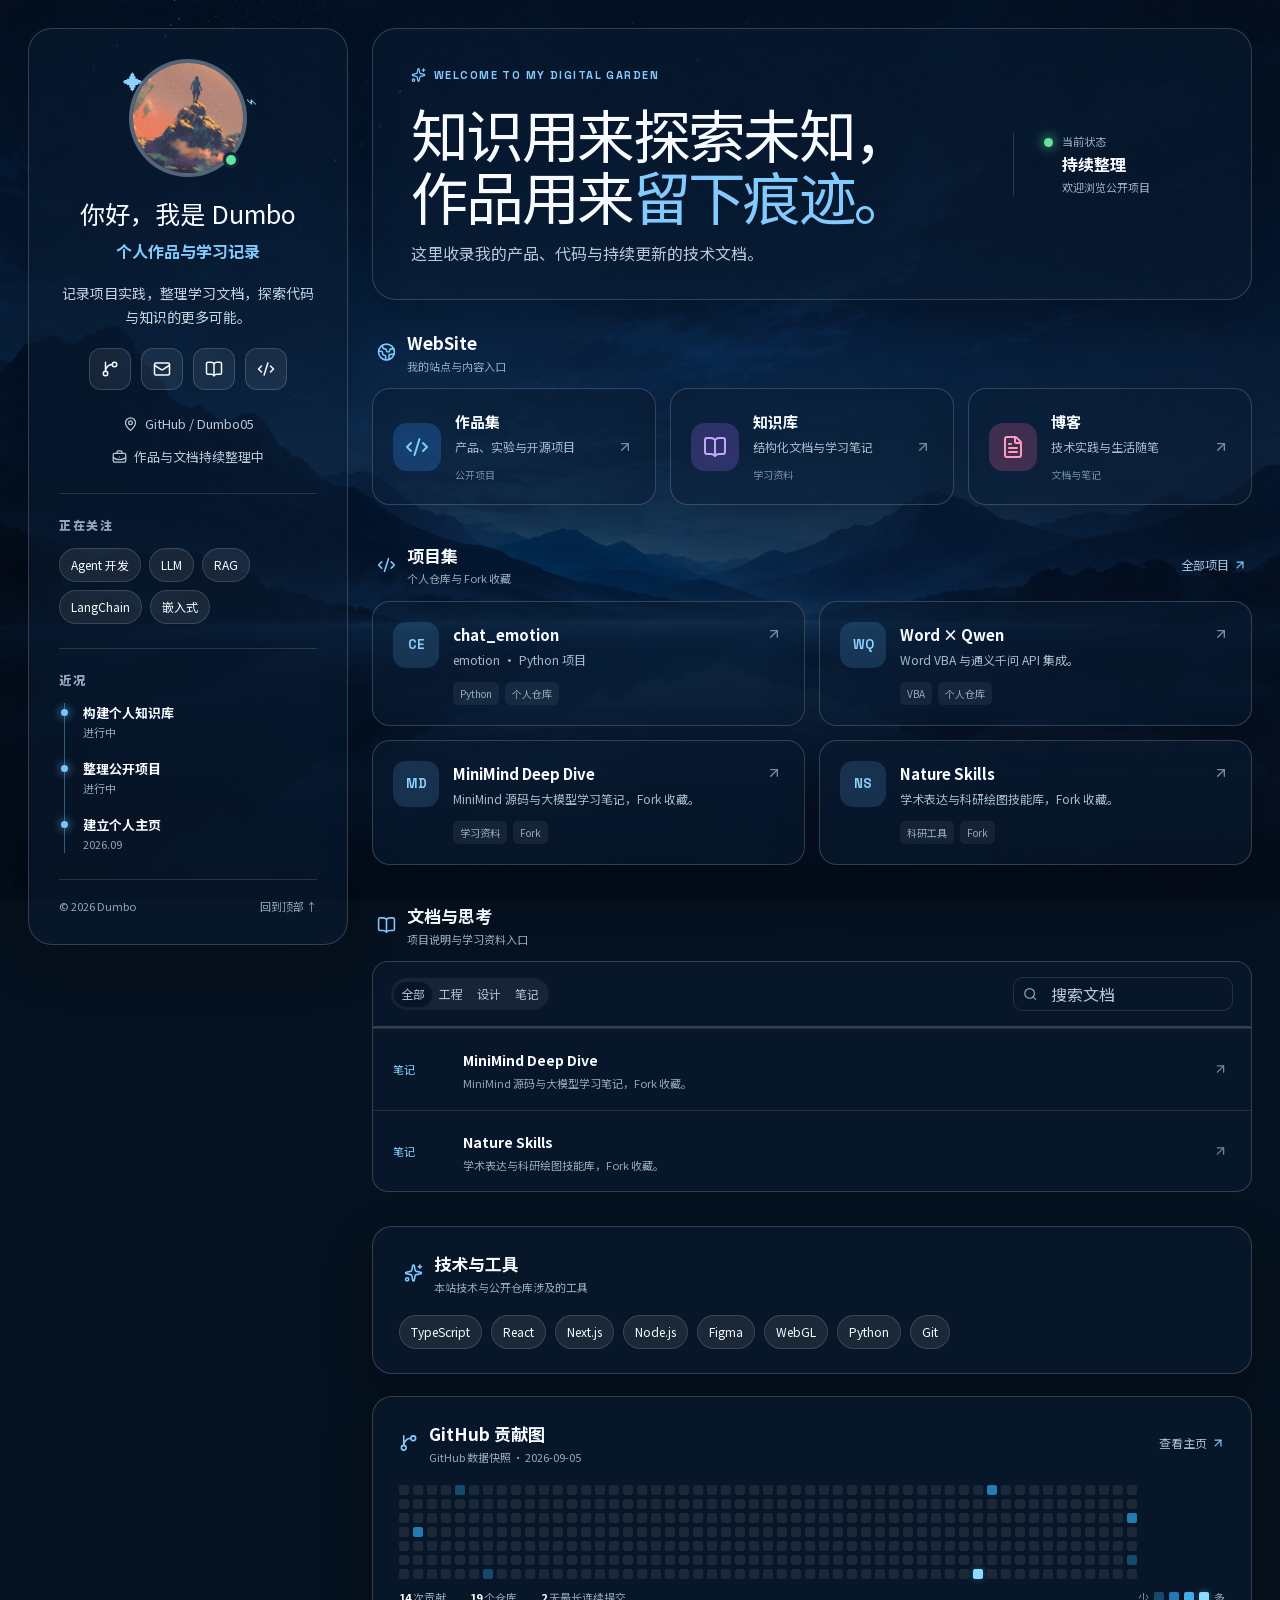
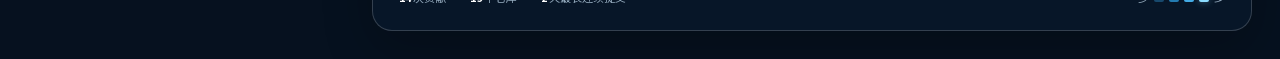
==== commit 0a05bbe9: "Publish Dumbo site name" ====
--- a/index.html
+++ b/index.html
@@ -1,4 +1,4 @@
-<!DOCTYPE html><html lang="zh-CN"><head><meta charSet="utf-8"/><meta name="viewport" content="width=device-width, initial-scale=1"/><link rel="stylesheet" href="/_next/static/css/index.BjyThhyc.css" data-rsc-css-href="/_next/static/css/index.BjyThhyc.css" data-precedence="vite-rsc/importer-resources"/><link rel="modulepreload" fetchPriority="low" href="/_next/static/chunks/index-D2WysJkp.js"/><script src="/_next/static/chunks/rolldown-runtime-C60lm6uB.js" type="module" async=""></script><script src="/_next/static/chunks/framework-D_rUT4EX.js" type="module" async=""></script><link rel="modulepreload" href="/_next/static/chunks/layout-segment-context-DtXs96Wg.js" crossorigin=""/><link rel="modulepreload" href="/_next/static/chunks/page-CiLv2ZJx.js" crossorigin=""/><link rel="modulepreload" href="/_next/static/chunks/tabs-w8GAaSXO.js" crossorigin=""/><link rel="modulepreload" href="/_next/static/chunks/arrow-up-right-DfUTWv9e.js" crossorigin=""/><link rel="modulepreload" href="/_next/static/chunks/book-open-t9W2RBdf.js" crossorigin=""/><title>Dumbo05 — 作品与文档</title><meta name="description" content="Dumbo05 的公开项目、技术文档与学习资料。"/><script>Object.assign(((self[Symbol.for("vinext.navigationRuntime")]??={bootstrap:{routeManifest:null},functions:{}}).bootstrap.rsc??={rsc:[]}),{params:{},nav:{"pathname":"/","searchParams":[]}})</script><link rel="modulepreload" href="/_next/static/chunks/index-D2WysJkp.js" />
+<!DOCTYPE html><html lang="zh-CN"><head><meta charSet="utf-8"/><meta name="viewport" content="width=device-width, initial-scale=1"/><link rel="stylesheet" href="/_next/static/css/index.BjyThhyc.css" data-rsc-css-href="/_next/static/css/index.BjyThhyc.css" data-precedence="vite-rsc/importer-resources"/><link rel="modulepreload" fetchPriority="low" href="/_next/static/chunks/index-DAZfG16k.js"/><script src="/_next/static/chunks/rolldown-runtime-C60lm6uB.js" type="module" async=""></script><script src="/_next/static/chunks/framework-D_rUT4EX.js" type="module" async=""></script><link rel="modulepreload" href="/_next/static/chunks/layout-segment-context-6vTtpWvB.js" crossorigin=""/><link rel="modulepreload" href="/_next/static/chunks/page-CWQ--Ahe.js" crossorigin=""/><link rel="modulepreload" href="/_next/static/chunks/tabs-w8GAaSXO.js" crossorigin=""/><link rel="modulepreload" href="/_next/static/chunks/arrow-up-right-DfUTWv9e.js" crossorigin=""/><link rel="modulepreload" href="/_next/static/chunks/book-open-t9W2RBdf.js" crossorigin=""/><title>Dumbo — 作品与文档</title><meta name="description" content="Dumbo 的公开项目、技术文档与学习资料。"/><script>Object.assign(((self[Symbol.for("vinext.navigationRuntime")]??={bootstrap:{routeManifest:null},functions:{}}).bootstrap.rsc??={rsc:[]}),{params:{},nav:{"pathname":"/","searchParams":[]}})</script><link rel="modulepreload" href="/_next/static/chunks/index-DAZfG16k.js" />
 <link rel="preload" href="/_next/static/_vinext_fonts/noto-sans-sc-2264a9427715/noto-sans-sc-1ef05131.woff2" as="font" type="font/woff2" crossorigin />
 <link rel="preload" href="/_next/static/_vinext_fonts/space-grotesk-97101337fff0/space-grotesk-a57c9413.woff2" as="font" type="font/woff2" crossorigin />
 <style data-vinext-fonts>@font-face {
@@ -3358,4 +3358,4 @@
 
 .__variable_space_grotesk_0k4wekg { --font-display: 'Space Grotesk', 'Space Grotesk Fallback'; }
 </style>
-</head><body class="__variable_noto_sans_sc_1glrxl7 __variable_space_grotesk_0k4wekg"><main class="page-frame" id="top" style="background-image:linear-gradient(rgba(3,10,22,.28), rgba(3,10,22,.72)), url(&#x27;/night-landscape.png&#x27;)"><header class="mobile-bar"><a href="#top" class="mini-brand"><span>D</span> Dumbo05&#x27;s Space</a><button type="button" aria-label="切换菜单"><svg xmlns="http://www.w3.org/2000/svg" width="24" height="24" viewBox="0 0 24 24" fill="none" stroke="currentColor" stroke-width="2" stroke-linecap="round" stroke-linejoin="round" class="lucide lucide-menu" aria-hidden="true"><path d="M4 5h16"></path><path d="M4 12h16"></path><path d="M4 19h16"></path></svg></button></header><div class="dashboard"><aside class="profile-panel glass"><div class="profile-head"><div class="avatar-wrap"><img class="avatar" src="/avatar.jpg" alt="Dumbo05 的头像：站在山峰上的人物" width="118" height="118" style="object-fit:cover"/><span class="orbit one">✦</span><span class="orbit two">⌁</span><span class="online-dot"></span></div><h1>你好，我是 Dumbo05</h1><p class="role">个人作品与学习记录</p><p class="bio">记录项目实践，整理学习文档，探索代码与知识的更多可能。</p><div class="social-row"><a href="https://github.com/Dumbo05" aria-label="GitHub"><svg xmlns="http://www.w3.org/2000/svg" width="24" height="24" viewBox="0 0 24 24" fill="none" stroke="currentColor" stroke-width="2" stroke-linecap="round" stroke-linejoin="round" class="lucide lucide-git-branch" aria-hidden="true"><path d="M15 6a9 9 0 0 0-9 9V3"></path><circle cx="18" cy="6" r="3"></circle><circle cx="6" cy="18" r="3"></circle></svg></a><a href="https://github.com/Dumbo05?tab=repositories" aria-label="仓库"><svg xmlns="http://www.w3.org/2000/svg" width="24" height="24" viewBox="0 0 24 24" fill="none" stroke="currentColor" stroke-width="2" stroke-linecap="round" stroke-linejoin="round" class="lucide lucide-mail" aria-hidden="true"><path d="m22 7-8.991 5.727a2 2 0 0 1-2.009 0L2 7"></path><rect x="2" y="4" width="20" height="16" rx="2"></rect></svg></a><a href="#docs" aria-label="文档"><svg xmlns="http://www.w3.org/2000/svg" width="24" height="24" viewBox="0 0 24 24" fill="none" stroke="currentColor" stroke-width="2" stroke-linecap="round" stroke-linejoin="round" class="lucide lucide-book-open" aria-hidden="true"><path d="M12 5v16"></path><path d="M20.001 19A2 2 0 0022 17V5a2 2 0 00-1.999-2L16 3.002A5 5 0 0012 5a5 5 0 00-4-2H4a2 2 0 00-2 2v12a2 2 0 001.999 2H8a5 5 0 014 2 5 5 0 014-2z"></path></svg></a><a href="#projects" aria-label="项目"><svg xmlns="http://www.w3.org/2000/svg" width="24" height="24" viewBox="0 0 24 24" fill="none" stroke="currentColor" stroke-width="2" stroke-linecap="round" stroke-linejoin="round" class="lucide lucide-code-xml" aria-hidden="true"><path d="m18 16 4-4-4-4"></path><path d="m6 8-4 4 4 4"></path><path d="m14.5 4-5 16"></path></svg></a></div><div class="profile-meta"><span><svg xmlns="http://www.w3.org/2000/svg" width="24" height="24" viewBox="0 0 24 24" fill="none" stroke="currentColor" stroke-width="2" stroke-linecap="round" stroke-linejoin="round" class="lucide lucide-map-pin" aria-hidden="true"><path d="M20 10c0 4.993-5.539 10.193-7.399 11.799a1 1 0 0 1-1.202 0C9.539 20.193 4 14.993 4 10a8 8 0 0 1 16 0"></path><circle cx="12" cy="10" r="3"></circle></svg> GitHub / Dumbo05</span><span><svg xmlns="http://www.w3.org/2000/svg" width="24" height="24" viewBox="0 0 24 24" fill="none" stroke="currentColor" stroke-width="2" stroke-linecap="round" stroke-linejoin="round" class="lucide lucide-briefcase-business" aria-hidden="true"><path d="M12 12h.01"></path><path d="M16 6V4a2 2 0 0 0-2-2h-4a2 2 0 0 0-2 2v2"></path><path d="M22 13a18.15 18.15 0 0 1-20 0"></path><rect width="20" height="14" x="2" y="6" rx="2"></rect></svg> 作品与文档持续整理中</span></div></div><div class="side-block"><p class="block-label">正在关注</p><div class="tag-cloud"><span>Agent 开发</span><span>LLM</span><span>RAG</span><span>LangChain</span><span>嵌入式</span></div></div><div class="side-block"><p class="block-label">近况</p><div class="timeline"><div><i></i><strong>构建个人知识库</strong><span>进行中</span></div><div><i></i><strong>整理公开项目</strong><span>进行中</span></div><div><i></i><strong>建立个人主页</strong><span>2026.09</span></div></div></div><footer><span>© 2026 Dumbo05</span><a href="#top">回到顶部 ↑</a></footer></aside><section class="content-area"><section class="welcome glass"><div><span class="eyebrow"><svg xmlns="http://www.w3.org/2000/svg" width="24" height="24" viewBox="0 0 24 24" fill="none" stroke="currentColor" stroke-width="2" stroke-linecap="round" stroke-linejoin="round" class="lucide lucide-sparkles" aria-hidden="true"><path d="M11.017 2.814a1 1 0 0 1 1.966 0l1.051 5.558a2 2 0 0 0 1.594 1.594l5.558 1.051a1 1 0 0 1 0 1.966l-5.558 1.051a2 2 0 0 0-1.594 1.594l-1.051 5.558a1 1 0 0 1-1.966 0l-1.051-5.558a2 2 0 0 0-1.594-1.594l-5.558-1.051a1 1 0 0 1 0-1.966l5.558-1.051a2 2 0 0 0 1.594-1.594z"></path><path d="M20 2v4"></path><path d="M22 4h-4"></path><circle cx="4" cy="20" r="2"></circle></svg> WELCOME TO MY DIGITAL GARDEN</span><h2>知识用来探索未知，<br/>作品用来<span>留下痕迹。</span></h2><p>这里收录我的产品、代码与持续更新的技术文档。</p></div><div class="status-card"><i></i><span>当前状态</span><strong>持续整理</strong><small>欢迎浏览公开项目</small></div></section><section class="content-section" id="sites"><div class="section-title"><div><svg xmlns="http://www.w3.org/2000/svg" width="24" height="24" viewBox="0 0 24 24" fill="none" stroke="currentColor" stroke-width="2" stroke-linecap="round" stroke-linejoin="round" class="lucide lucide-earth" aria-hidden="true"><path d="M21.54 15H17a2 2 0 0 0-2 2v4.54"></path><path d="M7 3.34V5a3 3 0 0 0 3 3a2 2 0 0 1 2 2c0 1.1.9 2 2 2a2 2 0 0 0 2-2c0-1.1.9-2 2-2h3.17"></path><path d="M11 21.95V18a2 2 0 0 0-2-2a2 2 0 0 1-2-2v-1a2 2 0 0 0-2-2H2.05"></path><circle cx="12" cy="12" r="10"></circle></svg><span><strong>WebSite</strong><small>我的站点与内容入口</small></span></div></div><div class="site-grid"><a class="site-card glass blue" href="#projects"><span class="site-icon"><svg xmlns="http://www.w3.org/2000/svg" width="24" height="24" viewBox="0 0 24 24" fill="none" stroke="currentColor" stroke-width="2" stroke-linecap="round" stroke-linejoin="round" class="lucide lucide-code-xml" aria-hidden="true"><path d="m18 16 4-4-4-4"></path><path d="m6 8-4 4 4 4"></path><path d="m14.5 4-5 16"></path></svg></span><div><strong>作品集</strong><p>产品、实验与开源项目</p><small>公开项目</small></div><svg xmlns="http://www.w3.org/2000/svg" width="24" height="24" viewBox="0 0 24 24" fill="none" stroke="currentColor" stroke-width="2" stroke-linecap="round" stroke-linejoin="round" class="lucide lucide-arrow-up-right" aria-hidden="true"><path d="M7 7h10v10"></path><path d="M7 17 17 7"></path></svg></a><a class="site-card glass violet" href="#docs"><span class="site-icon"><svg xmlns="http://www.w3.org/2000/svg" width="24" height="24" viewBox="0 0 24 24" fill="none" stroke="currentColor" stroke-width="2" stroke-linecap="round" stroke-linejoin="round" class="lucide lucide-book-open" aria-hidden="true"><path d="M12 5v16"></path><path d="M20.001 19A2 2 0 0022 17V5a2 2 0 00-1.999-2L16 3.002A5 5 0 0012 5a5 5 0 00-4-2H4a2 2 0 00-2 2v12a2 2 0 001.999 2H8a5 5 0 014 2 5 5 0 014-2z"></path></svg></span><div><strong>知识库</strong><p>结构化文档与学习笔记</p><small>学习资料</small></div><svg xmlns="http://www.w3.org/2000/svg" width="24" height="24" viewBox="0 0 24 24" fill="none" stroke="currentColor" stroke-width="2" stroke-linecap="round" stroke-linejoin="round" class="lucide lucide-arrow-up-right" aria-hidden="true"><path d="M7 7h10v10"></path><path d="M7 17 17 7"></path></svg></a><a class="site-card glass pink" href="/blog/"><span class="site-icon"><svg xmlns="http://www.w3.org/2000/svg" width="24" height="24" viewBox="0 0 24 24" fill="none" stroke="currentColor" stroke-width="2" stroke-linecap="round" stroke-linejoin="round" class="lucide lucide-file-text" aria-hidden="true"><path d="M6 22a2 2 0 0 1-2-2V4a2 2 0 0 1 2-2h8a2.4 2.4 0 0 1 1.704.706l3.588 3.588A2.4 2.4 0 0 1 20 8v12a2 2 0 0 1-2 2z"></path><path d="M14 2v5a1 1 0 0 0 1 1h5"></path><path d="M10 9H8"></path><path d="M16 13H8"></path><path d="M16 17H8"></path></svg></span><div><strong>博客</strong><p>技术实践与生活随笔</p><small>文档与笔记</small></div><svg xmlns="http://www.w3.org/2000/svg" width="24" height="24" viewBox="0 0 24 24" fill="none" stroke="currentColor" stroke-width="2" stroke-linecap="round" stroke-linejoin="round" class="lucide lucide-arrow-up-right" aria-hidden="true"><path d="M7 7h10v10"></path><path d="M7 17 17 7"></path></svg></a></div></section><section class="content-section" id="projects"><div class="section-title"><div><svg xmlns="http://www.w3.org/2000/svg" width="24" height="24" viewBox="0 0 24 24" fill="none" stroke="currentColor" stroke-width="2" stroke-linecap="round" stroke-linejoin="round" class="lucide lucide-code-xml" aria-hidden="true"><path d="m18 16 4-4-4-4"></path><path d="m6 8-4 4 4 4"></path><path d="m14.5 4-5 16"></path></svg><span><strong>项目集</strong><small>个人仓库与 Fork 收藏</small></span></div><a href="https://github.com/Dumbo05">全部项目 <svg xmlns="http://www.w3.org/2000/svg" width="24" height="24" viewBox="0 0 24 24" fill="none" stroke="currentColor" stroke-width="2" stroke-linecap="round" stroke-linejoin="round" class="lucide lucide-arrow-up-right" aria-hidden="true"><path d="M7 7h10v10"></path><path d="M7 17 17 7"></path></svg></a></div><div class="project-grid"><a class="project-card glass" href="https://github.com/Dumbo05/chat_emotion"><span class="project-icon">CE</span><div><strong>chat_emotion</strong><p>emotion · Python 项目</p><span class="stack"><small>Python</small><small>个人仓库</small></span></div><svg xmlns="http://www.w3.org/2000/svg" width="24" height="24" viewBox="0 0 24 24" fill="none" stroke="currentColor" stroke-width="2" stroke-linecap="round" stroke-linejoin="round" class="lucide lucide-arrow-up-right project-arrow" aria-hidden="true"><path d="M7 7h10v10"></path><path d="M7 17 17 7"></path></svg></a><a class="project-card glass" href="https://github.com/Dumbo05/Word-VBA-Macro-for-Tongyi-Qwen-API-Integration"><span class="project-icon">WQ</span><div><strong>Word × Qwen</strong><p>Word VBA 与通义千问 API 集成。</p><span class="stack"><small>VBA</small><small>个人仓库</small></span></div><svg xmlns="http://www.w3.org/2000/svg" width="24" height="24" viewBox="0 0 24 24" fill="none" stroke="currentColor" stroke-width="2" stroke-linecap="round" stroke-linejoin="round" class="lucide lucide-arrow-up-right project-arrow" aria-hidden="true"><path d="M7 7h10v10"></path><path d="M7 17 17 7"></path></svg></a><a class="project-card glass" href="https://github.com/Dumbo05/minimind-deep-dive"><span class="project-icon">MD</span><div><strong>MiniMind Deep Dive</strong><p>MiniMind 源码与大模型学习笔记，Fork 收藏。</p><span class="stack"><small>学习资料</small><small>Fork</small></span></div><svg xmlns="http://www.w3.org/2000/svg" width="24" height="24" viewBox="0 0 24 24" fill="none" stroke="currentColor" stroke-width="2" stroke-linecap="round" stroke-linejoin="round" class="lucide lucide-arrow-up-right project-arrow" aria-hidden="true"><path d="M7 7h10v10"></path><path d="M7 17 17 7"></path></svg></a><a class="project-card glass" href="https://github.com/Dumbo05/nature-skills"><span class="project-icon">NS</span><div><strong>Nature Skills</strong><p>学术表达与科研绘图技能库，Fork 收藏。</p><span class="stack"><small>科研工具</small><small>Fork</small></span></div><svg xmlns="http://www.w3.org/2000/svg" width="24" height="24" viewBox="0 0 24 24" fill="none" stroke="currentColor" stroke-width="2" stroke-linecap="round" stroke-linejoin="round" class="lucide lucide-arrow-up-right project-arrow" aria-hidden="true"><path d="M7 7h10v10"></path><path d="M7 17 17 7"></path></svg></a></div></section><section class="content-section docs-section" id="docs"><div class="section-title"><div><svg xmlns="http://www.w3.org/2000/svg" width="24" height="24" viewBox="0 0 24 24" fill="none" stroke="currentColor" stroke-width="2" stroke-linecap="round" stroke-linejoin="round" class="lucide lucide-book-open" aria-hidden="true"><path d="M12 5v16"></path><path d="M20.001 19A2 2 0 0022 17V5a2 2 0 00-1.999-2L16 3.002A5 5 0 0012 5a5 5 0 00-4-2H4a2 2 0 00-2 2v12a2 2 0 001.999 2H8a5 5 0 014 2 5 5 0 014-2z"></path></svg><span><strong>文档与思考</strong><small>项目说明与学习资料入口</small></span></div></div><div class="docs-tools glass"><div data-orientation="horizontal" data-activation-direction="none" data-slot="tabs" class="group/tabs flex gap-2 data-horizontal:flex-col"><div data-orientation="horizontal" data-activation-direction="none" role="tablist" data-slot="tabs-list" data-variant="default" class="group/tabs-list inline-flex w-fit items-center justify-center rounded-lg p-[3px] text-muted-foreground group-data-horizontal/tabs:h-8 group-data-vertical/tabs:h-fit group-data-vertical/tabs:flex-col data-[variant=line]:rounded-none bg-muted"><button type="button" data-active="" data-orientation="horizontal" data-activation-direction="none" aria-disabled="false" tabindex="-1" role="tab" aria-selected="true" id="base-ui-_R_b99i_" data-composite-item-active="" data-slot="tabs-trigger" class="relative inline-flex h-[calc(100%-1px)] flex-1 items-center justify-center gap-1.5 rounded-md border border-transparent px-1.5 py-0.5 text-sm font-medium whitespace-nowrap text-foreground/60 transition-all group-data-vertical/tabs:w-full group-data-vertical/tabs:justify-start hover:text-foreground focus-visible:border-ring focus-visible:ring-[3px] focus-visible:ring-ring/50 focus-visible:outline-1 focus-visible:outline-ring disabled:pointer-events-none disabled:opacity-50 has-data-[icon=inline-end]:pr-1 has-data-[icon=inline-start]:pl-1 aria-disabled:pointer-events-none aria-disabled:opacity-50 dark:text-muted-foreground dark:hover:text-foreground group-data-[variant=default]/tabs-list:data-active:shadow-sm group-data-[variant=line]/tabs-list:data-active:shadow-none [&amp;_svg]:pointer-events-none [&amp;_svg]:shrink-0 [&amp;_svg:not([class*=&#x27;size-&#x27;])]:size-4 group-data-[variant=line]/tabs-list:bg-transparent group-data-[variant=line]/tabs-list:data-active:bg-transparent dark:group-data-[variant=line]/tabs-list:data-active:border-transparent dark:group-data-[variant=line]/tabs-list:data-active:bg-transparent data-active:bg-background data-active:text-foreground dark:data-active:border-input dark:data-active:bg-input/30 dark:data-active:text-foreground after:absolute after:bg-foreground after:opacity-0 after:transition-opacity group-data-horizontal/tabs:after:inset-x-0 group-data-horizontal/tabs:after:bottom-[-5px] group-data-horizontal/tabs:after:h-0.5 group-data-vertical/tabs:after:inset-y-0 group-data-vertical/tabs:after:-right-1 group-data-vertical/tabs:after:w-0.5 group-data-[variant=line]/tabs-list:data-active:after:opacity-100">全部</button><button type="button" data-orientation="horizontal" data-activation-direction="none" aria-disabled="false" tabindex="-1" role="tab" aria-selected="false" id="base-ui-_R_j99i_" data-slot="tabs-trigger" class="relative inline-flex h-[calc(100%-1px)] flex-1 items-center justify-center gap-1.5 rounded-md border border-transparent px-1.5 py-0.5 text-sm font-medium whitespace-nowrap text-foreground/60 transition-all group-data-vertical/tabs:w-full group-data-vertical/tabs:justify-start hover:text-foreground focus-visible:border-ring focus-visible:ring-[3px] focus-visible:ring-ring/50 focus-visible:outline-1 focus-visible:outline-ring disabled:pointer-events-none disabled:opacity-50 has-data-[icon=inline-end]:pr-1 has-data-[icon=inline-start]:pl-1 aria-disabled:pointer-events-none aria-disabled:opacity-50 dark:text-muted-foreground dark:hover:text-foreground group-data-[variant=default]/tabs-list:data-active:shadow-sm group-data-[variant=line]/tabs-list:data-active:shadow-none [&amp;_svg]:pointer-events-none [&amp;_svg]:shrink-0 [&amp;_svg:not([class*=&#x27;size-&#x27;])]:size-4 group-data-[variant=line]/tabs-list:bg-transparent group-data-[variant=line]/tabs-list:data-active:bg-transparent dark:group-data-[variant=line]/tabs-list:data-active:border-transparent dark:group-data-[variant=line]/tabs-list:data-active:bg-transparent data-active:bg-background data-active:text-foreground dark:data-active:border-input dark:data-active:bg-input/30 dark:data-active:text-foreground after:absolute after:bg-foreground after:opacity-0 after:transition-opacity group-data-horizontal/tabs:after:inset-x-0 group-data-horizontal/tabs:after:bottom-[-5px] group-data-horizontal/tabs:after:h-0.5 group-data-vertical/tabs:after:inset-y-0 group-data-vertical/tabs:after:-right-1 group-data-vertical/tabs:after:w-0.5 group-data-[variant=line]/tabs-list:data-active:after:opacity-100">工程</button><button type="button" data-orientation="horizontal" data-activation-direction="none" aria-disabled="false" tabindex="-1" role="tab" aria-selected="false" id="base-ui-_R_r99i_" data-slot="tabs-trigger" class="relative inline-flex h-[calc(100%-1px)] flex-1 items-center justify-center gap-1.5 rounded-md border border-transparent px-1.5 py-0.5 text-sm font-medium whitespace-nowrap text-foreground/60 transition-all group-data-vertical/tabs:w-full group-data-vertical/tabs:justify-start hover:text-foreground focus-visible:border-ring focus-visible:ring-[3px] focus-visible:ring-ring/50 focus-visible:outline-1 focus-visible:outline-ring disabled:pointer-events-none disabled:opacity-50 has-data-[icon=inline-end]:pr-1 has-data-[icon=inline-start]:pl-1 aria-disabled:pointer-events-none aria-disabled:opacity-50 dark:text-muted-foreground dark:hover:text-foreground group-data-[variant=default]/tabs-list:data-active:shadow-sm group-data-[variant=line]/tabs-list:data-active:shadow-none [&amp;_svg]:pointer-events-none [&amp;_svg]:shrink-0 [&amp;_svg:not([class*=&#x27;size-&#x27;])]:size-4 group-data-[variant=line]/tabs-list:bg-transparent group-data-[variant=line]/tabs-list:data-active:bg-transparent dark:group-data-[variant=line]/tabs-list:data-active:border-transparent dark:group-data-[variant=line]/tabs-list:data-active:bg-transparent data-active:bg-background data-active:text-foreground dark:data-active:border-input dark:data-active:bg-input/30 dark:data-active:text-foreground after:absolute after:bg-foreground after:opacity-0 after:transition-opacity group-data-horizontal/tabs:after:inset-x-0 group-data-horizontal/tabs:after:bottom-[-5px] group-data-horizontal/tabs:after:h-0.5 group-data-vertical/tabs:after:inset-y-0 group-data-vertical/tabs:after:-right-1 group-data-vertical/tabs:after:w-0.5 group-data-[variant=line]/tabs-list:data-active:after:opacity-100">设计</button><button type="button" data-orientation="horizontal" data-activation-direction="none" aria-disabled="false" tabindex="-1" role="tab" aria-selected="false" id="base-ui-_R_1399i_" data-slot="tabs-trigger" class="relative inline-flex h-[calc(100%-1px)] flex-1 items-center justify-center gap-1.5 rounded-md border border-transparent px-1.5 py-0.5 text-sm font-medium whitespace-nowrap text-foreground/60 transition-all group-data-vertical/tabs:w-full group-data-vertical/tabs:justify-start hover:text-foreground focus-visible:border-ring focus-visible:ring-[3px] focus-visible:ring-ring/50 focus-visible:outline-1 focus-visible:outline-ring disabled:pointer-events-none disabled:opacity-50 has-data-[icon=inline-end]:pr-1 has-data-[icon=inline-start]:pl-1 aria-disabled:pointer-events-none aria-disabled:opacity-50 dark:text-muted-foreground dark:hover:text-foreground group-data-[variant=default]/tabs-list:data-active:shadow-sm group-data-[variant=line]/tabs-list:data-active:shadow-none [&amp;_svg]:pointer-events-none [&amp;_svg]:shrink-0 [&amp;_svg:not([class*=&#x27;size-&#x27;])]:size-4 group-data-[variant=line]/tabs-list:bg-transparent group-data-[variant=line]/tabs-list:data-active:bg-transparent dark:group-data-[variant=line]/tabs-list:data-active:border-transparent dark:group-data-[variant=line]/tabs-list:data-active:bg-transparent data-active:bg-background data-active:text-foreground dark:data-active:border-input dark:data-active:bg-input/30 dark:data-active:text-foreground after:absolute after:bg-foreground after:opacity-0 after:transition-opacity group-data-horizontal/tabs:after:inset-x-0 group-data-horizontal/tabs:after:bottom-[-5px] group-data-horizontal/tabs:after:h-0.5 group-data-vertical/tabs:after:inset-y-0 group-data-vertical/tabs:after:-right-1 group-data-vertical/tabs:after:w-0.5 group-data-[variant=line]/tabs-list:data-active:after:opacity-100">笔记</button></div></div><label for="doc-search"><svg xmlns="http://www.w3.org/2000/svg" width="24" height="24" viewBox="0 0 24 24" fill="none" stroke="currentColor" stroke-width="2" stroke-linecap="round" stroke-linejoin="round" class="lucide lucide-search" aria-hidden="true"><path d="m21 21-4.34-4.34"></path><circle cx="11" cy="11" r="8"></circle></svg><input id="doc-search" data-slot="input" placeholder="搜索文档" class="h-8 w-full min-w-0 rounded-lg border border-input bg-transparent px-2.5 py-1 text-base transition-colors outline-none file:inline-flex file:h-6 file:border-0 file:bg-transparent file:text-sm file:font-medium file:text-foreground placeholder:text-muted-foreground focus-visible:border-ring focus-visible:ring-3 focus-visible:ring-ring/50 disabled:pointer-events-none disabled:cursor-not-allowed disabled:bg-input/50 disabled:opacity-50 aria-invalid:border-destructive aria-invalid:ring-3 aria-invalid:ring-destructive/20 md:text-sm dark:bg-input/30 dark:disabled:bg-input/80 dark:aria-invalid:border-destructive/50 dark:aria-invalid:ring-destructive/40" value=""/></label></div><div class="docs-list glass"><a href="https://github.com/Dumbo05/minimind-deep-dive" class="doc-row"><span class="doc-category">笔记</span><div><strong>MiniMind Deep Dive</strong><p>MiniMind 源码与大模型学习笔记，Fork 收藏。</p></div><time></time><svg xmlns="http://www.w3.org/2000/svg" width="24" height="24" viewBox="0 0 24 24" fill="none" stroke="currentColor" stroke-width="2" stroke-linecap="round" stroke-linejoin="round" class="lucide lucide-arrow-up-right" aria-hidden="true"><path d="M7 7h10v10"></path><path d="M7 17 17 7"></path></svg></a><a href="https://github.com/Dumbo05/nature-skills" class="doc-row"><span class="doc-category">笔记</span><div><strong>Nature Skills</strong><p>学术表达与科研绘图技能库，Fork 收藏。</p></div><time></time><svg xmlns="http://www.w3.org/2000/svg" width="24" height="24" viewBox="0 0 24 24" fill="none" stroke="currentColor" stroke-width="2" stroke-linecap="round" stroke-linejoin="round" class="lucide lucide-arrow-up-right" aria-hidden="true"><path d="M7 7h10v10"></path><path d="M7 17 17 7"></path></svg></a></div></section><section class="glass skill-card"><div class="section-title"><div><svg xmlns="http://www.w3.org/2000/svg" width="24" height="24" viewBox="0 0 24 24" fill="none" stroke="currentColor" stroke-width="2" stroke-linecap="round" stroke-linejoin="round" class="lucide lucide-sparkles" aria-hidden="true"><path d="M11.017 2.814a1 1 0 0 1 1.966 0l1.051 5.558a2 2 0 0 0 1.594 1.594l5.558 1.051a1 1 0 0 1 0 1.966l-5.558 1.051a2 2 0 0 0-1.594 1.594l-1.051 5.558a1 1 0 0 1-1.966 0l-1.051-5.558a2 2 0 0 0-1.594-1.594l-5.558-1.051a1 1 0 0 1 0-1.966l5.558-1.051a2 2 0 0 0 1.594-1.594z"></path><path d="M20 2v4"></path><path d="M22 4h-4"></path><circle cx="4" cy="20" r="2"></circle></svg><span><strong>技术与工具</strong><small>本站技术与公开仓库涉及的工具</small></span></div></div><div class="skill-list"><span>TypeScript</span><span>React</span><span>Next.js</span><span>Node.js</span><span>Figma</span><span>WebGL</span><span>Python</span><span>Git</span></div></section><section class="glass contribution-card"><div class="card-title"><div><svg xmlns="http://www.w3.org/2000/svg" width="24" height="24" viewBox="0 0 24 24" fill="none" stroke="currentColor" stroke-width="2" stroke-linecap="round" stroke-linejoin="round" class="lucide lucide-git-branch" aria-hidden="true"><path d="M15 6a9 9 0 0 0-9 9V3"></path><circle cx="18" cy="6" r="3"></circle><circle cx="6" cy="18" r="3"></circle></svg><span><strong>GitHub 贡献图</strong><small>GitHub 数据快照 · 2026-09-05</small></span></div><a href="https://github.com/Dumbo05">查看主页 <svg xmlns="http://www.w3.org/2000/svg" width="24" height="24" viewBox="0 0 24 24" fill="none" stroke="currentColor" stroke-width="2" stroke-linecap="round" stroke-linejoin="round" class="lucide lucide-arrow-up-right" aria-hidden="true"><path d="M7 7h10v10"></path><path d="M7 17 17 7"></path></svg></a></div><div class="contribution-wrap"><div class="contribution-grid" aria-label="GitHub 贡献热力图"><i data-level="0"></i><i data-level="0"></i><i data-level="0"></i><i data-level="0"></i><i data-level="0"></i><i data-level="0"></i><i data-level="0"></i><i data-level="0"></i><i data-level="0"></i><i data-level="0"></i><i data-level="2"></i><i data-level="0"></i><i data-level="0"></i><i data-level="0"></i><i data-level="0"></i><i data-level="0"></i><i data-level="0"></i><i data-level="0"></i><i data-level="0"></i><i data-level="0"></i><i data-level="0"></i><i data-level="0"></i><i data-level="0"></i><i data-level="0"></i><i data-level="0"></i><i data-level="0"></i><i data-level="0"></i><i data-level="0"></i><i data-level="1"></i><i data-level="0"></i><i data-level="0"></i><i data-level="0"></i><i data-level="0"></i><i data-level="0"></i><i data-level="0"></i><i data-level="0"></i><i data-level="0"></i><i data-level="0"></i><i data-level="0"></i><i data-level="0"></i><i data-level="0"></i><i data-level="0"></i><i data-level="0"></i><i data-level="0"></i><i data-level="0"></i><i data-level="0"></i><i data-level="0"></i><i data-level="0"></i><i data-level="1"></i><i data-level="0"></i><i data-level="0"></i><i data-level="0"></i><i data-level="0"></i><i data-level="0"></i><i data-level="0"></i><i data-level="0"></i><i data-level="0"></i><i data-level="0"></i><i data-level="0"></i><i data-level="0"></i><i data-level="0"></i><i data-level="0"></i><i data-level="0"></i><i data-level="0"></i><i data-level="0"></i><i data-level="0"></i><i data-level="0"></i><i data-level="0"></i><i data-level="0"></i><i data-level="0"></i><i data-level="0"></i><i data-level="0"></i><i data-level="0"></i><i data-level="0"></i><i data-level="0"></i><i data-level="0"></i><i data-level="0"></i><i data-level="0"></i><i data-level="0"></i><i data-level="0"></i><i data-level="0"></i><i data-level="0"></i><i data-level="0"></i><i data-level="0"></i><i data-level="0"></i><i data-level="0"></i><i data-level="0"></i><i data-level="0"></i><i data-level="0"></i><i data-level="0"></i><i data-level="0"></i><i data-level="0"></i><i data-level="0"></i><i data-level="0"></i><i data-level="0"></i><i data-level="0"></i><i data-level="0"></i><i data-level="0"></i><i data-level="0"></i><i data-level="0"></i><i data-level="0"></i><i data-level="0"></i><i data-level="0"></i><i data-level="0"></i><i data-level="0"></i><i data-level="0"></i><i data-level="0"></i><i data-level="0"></i><i data-level="0"></i><i data-level="0"></i><i data-level="0"></i><i data-level="0"></i><i data-level="0"></i><i data-level="0"></i><i data-level="0"></i><i data-level="0"></i><i data-level="0"></i><i data-level="0"></i><i data-level="0"></i><i data-level="0"></i><i data-level="0"></i><i data-level="0"></i><i data-level="0"></i><i data-level="0"></i><i data-level="0"></i><i data-level="0"></i><i data-level="0"></i><i data-level="0"></i><i data-level="0"></i><i data-level="0"></i><i data-level="0"></i><i data-level="0"></i><i data-level="0"></i><i data-level="0"></i><i data-level="0"></i><i data-level="0"></i><i data-level="0"></i><i data-level="0"></i><i data-level="0"></i><i data-level="0"></i><i data-level="0"></i><i data-level="0"></i><i data-level="0"></i><i data-level="0"></i><i data-level="0"></i><i data-level="0"></i><i data-level="0"></i><i data-level="0"></i><i data-level="0"></i><i data-level="0"></i><i data-level="0"></i><i data-level="0"></i><i data-level="0"></i><i data-level="0"></i><i data-level="0"></i><i data-level="0"></i><i data-level="0"></i><i data-level="0"></i><i data-level="0"></i><i data-level="0"></i><i data-level="0"></i><i data-level="0"></i><i data-level="0"></i><i data-level="0"></i><i data-level="0"></i><i data-level="0"></i><i data-level="0"></i><i data-level="0"></i><i data-level="0"></i><i data-level="0"></i><i data-level="0"></i><i data-level="0"></i><i data-level="0"></i><i data-level="0"></i><i data-level="0"></i><i data-level="0"></i><i data-level="0"></i><i data-level="0"></i><i data-level="0"></i><i data-level="0"></i><i data-level="0"></i><i data-level="0"></i><i data-level="0"></i><i data-level="0"></i><i data-level="0"></i><i data-level="0"></i><i data-level="0"></i><i data-level="0"></i><i data-level="0"></i><i data-level="0"></i><i data-level="0"></i><i data-level="0"></i><i data-level="0"></i><i data-level="0"></i><i data-level="0"></i><i data-level="0"></i><i data-level="0"></i><i data-level="0"></i><i data-level="0"></i><i data-level="0"></i><i data-level="0"></i><i data-level="0"></i><i data-level="0"></i><i data-level="0"></i><i data-level="0"></i><i data-level="0"></i><i data-level="0"></i><i data-level="0"></i><i data-level="0"></i><i data-level="0"></i><i data-level="0"></i><i data-level="0"></i><i data-level="0"></i><i data-level="0"></i><i data-level="0"></i><i data-level="0"></i><i data-level="0"></i><i data-level="0"></i><i data-level="0"></i><i data-level="0"></i><i data-level="0"></i><i data-level="0"></i><i data-level="0"></i><i data-level="0"></i><i data-level="0"></i><i data-level="0"></i><i data-level="0"></i><i data-level="0"></i><i data-level="0"></i><i data-level="0"></i><i data-level="0"></i><i data-level="0"></i><i data-level="0"></i><i data-level="0"></i><i data-level="0"></i><i data-level="0"></i><i data-level="0"></i><i data-level="0"></i><i data-level="0"></i><i data-level="0"></i><i data-level="0"></i><i data-level="0"></i><i data-level="0"></i><i data-level="0"></i><i data-level="0"></i><i data-level="0"></i><i data-level="0"></i><i data-level="0"></i><i data-level="0"></i><i data-level="0"></i><i data-level="0"></i><i data-level="0"></i><i data-level="0"></i><i data-level="0"></i><i data-level="0"></i><i data-level="0"></i><i data-level="0"></i><i data-level="0"></i><i data-level="0"></i><i data-level="0"></i><i data-level="0"></i><i data-level="0"></i><i data-level="0"></i><i data-level="0"></i><i data-level="0"></i><i data-level="0"></i><i data-level="0"></i><i data-level="0"></i><i data-level="0"></i><i data-level="0"></i><i data-level="0"></i><i data-level="0"></i><i data-level="0"></i><i data-level="0"></i><i data-level="0"></i><i data-level="0"></i><i data-level="0"></i><i data-level="0"></i><i data-level="0"></i><i data-level="0"></i><i data-level="0"></i><i data-level="0"></i><i data-level="0"></i><i data-level="0"></i><i data-level="0"></i><i data-level="0"></i><i data-level="0"></i><i data-level="0"></i><i data-level="0"></i><i data-level="0"></i><i data-level="0"></i><i data-level="0"></i><i data-level="0"></i><i data-level="4"></i><i data-level="2"></i><i data-level="0"></i><i data-level="0"></i><i data-level="0"></i><i data-level="0"></i><i data-level="0"></i><i data-level="0"></i><i data-level="0"></i><i data-level="0"></i><i data-level="0"></i><i data-level="0"></i><i data-level="0"></i><i data-level="0"></i><i data-level="0"></i><i data-level="0"></i><i data-level="0"></i><i data-level="0"></i><i data-level="0"></i><i data-level="0"></i><i data-level="0"></i><i data-level="0"></i><i data-level="0"></i><i data-level="0"></i><i data-level="0"></i><i data-level="0"></i><i data-level="0"></i><i data-level="0"></i><i data-level="0"></i><i data-level="0"></i><i data-level="0"></i><i data-level="0"></i><i data-level="0"></i><i data-level="0"></i><i data-level="0"></i><i data-level="0"></i><i data-level="0"></i><i data-level="0"></i><i data-level="0"></i><i data-level="0"></i><i data-level="0"></i><i data-level="0"></i><i data-level="0"></i><i data-level="0"></i><i data-level="0"></i><i data-level="0"></i><i data-level="0"></i><i data-level="0"></i><i data-level="0"></i><i data-level="0"></i><i data-level="0"></i><i data-level="0"></i><i data-level="0"></i><i data-level="0"></i><i data-level="0"></i><i data-level="0"></i><i data-level="0"></i><i data-level="0"></i><i data-level="0"></i><i data-level="0"></i><i data-level="0"></i><i data-level="0"></i><i data-level="0"></i><i data-level="0"></i><i data-level="0"></i><i data-level="0"></i><i data-level="0"></i><i data-level="0"></i><i data-level="0"></i><i data-level="0"></i><i data-level="0"></i><i data-level="0"></i><i data-level="0"></i><i data-level="2"></i><i data-level="0"></i><i data-level="0"></i><i data-level="1"></i><i data-level="0"></i></div></div><div class="contribution-foot"><span><strong>14</strong> 次贡献</span><span><strong>19</strong> 个仓库</span><span><strong>2</strong> 天最长连续提交</span><span class="legend">少 <i data-level="1"></i><i data-level="2"></i><i data-level="3"></i><i data-level="4"></i> 多</span></div></section></section></div></main><script type="module" src="/_next/static/chunks/index-D2WysJkp.js" id="_R_" async=""></script><script>((self[Symbol.for("vinext.navigationRuntime")]??={bootstrap:{routeManifest:null},functions:{}}).bootstrap.rsc??={rsc:[]}).rsc.push("2:I[\"8c0f216c4604\",[],\"Children\",1]\n")</script><script>((self[Symbol.for("vinext.navigationRuntime")]??={bootstrap:{routeManifest:null},functions:{}}).bootstrap.rsc??={rsc:[]}).rsc.push("3:I[\"593f344dc510\",[],\"GlobalErrorBoundary\",1]\n")</script><script>((self[Symbol.for("vinext.navigationRuntime")]??={bootstrap:{routeManifest:null},functions:{}}).bootstrap.rsc??={rsc:[]}).rsc.push("4:I[\"0b874ad30386\",[],\"default\",1]\n")</script><script>((self[Symbol.for("vinext.navigationRuntime")]??={bootstrap:{routeManifest:null},functions:{}}).bootstrap.rsc??={rsc:[]}).rsc.push("5:I[\"593f344dc510\",[],\"ErrorBoundary\",1]\n")</script><script>((self[Symbol.for("vinext.navigationRuntime")]??={bootstrap:{routeManifest:null},functions:{}}).bootstrap.rsc??={rsc:[]}).rsc.push("6:I[\"15c18cfaeeff\",[],\"LayoutSegmentProvider\",1]\n")</script><script>((self[Symbol.for("vinext.navigationRuntime")]??={bootstrap:{routeManifest:null},functions:{}}).bootstrap.rsc??={rsc:[]}).rsc.push("7:I[\"8c0f216c4604\",[],\"Slot\",1]\n")</script><script>((self[Symbol.for("vinext.navigationRuntime")]??={bootstrap:{routeManifest:null},functions:{}}).bootstrap.rsc??={rsc:[]}).rsc.push("8:I[\"593f344dc510\",[],\"NotFoundBoundary\",1]\n")</script><script>((self[Symbol.for("vinext.navigationRuntime")]??={bootstrap:{routeManifest:null},functions:{}}).bootstrap.rsc??={rsc:[]}).rsc.push("9:I[\"9276801271d6\",[],\"AppRouterScrollTarget\",1]\n")</script><script>((self[Symbol.for("vinext.navigationRuntime")]??={bootstrap:{routeManifest:null},functions:{}}).bootstrap.rsc??={rsc:[]}).rsc.push("a:I[\"593f344dc510\",[],\"RedirectBoundary\",1]\n")</script><script>((self[Symbol.for("vinext.navigationRuntime")]??={bootstrap:{routeManifest:null},functions:{}}).bootstrap.rsc??={rsc:[]}).rsc.push(":HL[\"/_next/static/css/index.BjyThhyc.css\",\"style\"     ]\n")</script><script>((self[Symbol.for("vinext.navigationRuntime")]??={bootstrap:{routeManifest:null},functions:{}}).bootstrap.rsc??={rsc:[]}).rsc.push("0:{\"page:/\":\"$L1\",\"layout:/\":[[[\"$\",\"link\",\"css:/_next/static/css/index.BjyThhyc.css\",{\"rel\":\"stylesheet\",\"precedence\":\"vite-rsc/importer-resources\",\"href\":\"/_next/static/css/index.BjyThhyc.css\",\"data-rsc-css-href\":\"/_next/static/css/index.BjyThhyc.css\"}],\"$undefined\"],[\"$\",\"html\",null,{\"lang\":\"zh-CN\",\"children\":[\"$\",\"body\",null,{\"className\":\"__variable_noto_sans_sc_1glrxl7 __variable_space_grotesk_0k4wekg\",\"children\":[\"$\",\"$L2\",null,{}]}]}]],\"route:/\":[[[\"$\",\"meta\",null,{\"charSet\":\"utf-8\"}],[[\"$\",\"title\",\"0\",{\"children\":\"Dumbo05 — 作品与文档\"}],[\"$\",\"meta\",\"1\",{\"name\":\"description\",\"content\":\"Dumbo05 的公开项目、技术文档与学习资料。\"}]],[[\"$\",\"meta\",\"0\",{\"name\":\"viewport\",\"content\":\"width=device-width, initial-scale=1\"}]]],[\"$\",\"$L3\",null,{\"fallback\":\"$4\",\"children\":[\"$\",\"$L5\",null,{\"fallback\":\"$4\",\"children\":[\"$\",\"$L6\",null,{\"providerId\":\"layout:/\",\"segmentMap\":{\"children\":[]},\"children\":[\"$\",\"$L7\",null,{\"id\":\"layout:/\",\"parallelSlots\":\"$undefined\",\"children\":[\"$\",\"$L8\",null,{\"resetKey\":\"\",\"fallback\":[[\"$\",\"title\",null,{\"children\":\"404: This page could not be found.\"}],[\"$\",\"div\",null,{\"style\":{\"fontFamily\":\"system-ui,\\\"Segoe UI\\\",Roboto,Helvetica,Arial,sans-serif,\\\"Apple Color Emoji\\\",\\\"Segoe UI Emoji\\\"\",\"height\":\"100vh\",\"textAlign\":\"center\",\"display\":\"flex\",\"flexDirection\":\"column\",\"alignItems\":\"center\",\"justifyContent\":\"center\"},\"children\":[\"$\",\"div\",null,{\"children\":[[\"$\",\"style\",null,{\"dangerouslySetInnerHTML\":{\"__html\":\"body{color:#000;background:#fff;margin:0}.next-error-h1{border-right:1px solid rgba(0,0,0,.3)}@media (prefers-color-scheme:dark){body{color:#fff;background:#000}.next-error-h1{border-right:1px solid rgba(255,255,255,.3)}}\"}}],[\"$\",\"h1\",null,{\"className\":\"next-error-h1\",\"style\":{\"display\":\"inline-block\",\"margin\":\"0 20px 0 0\",\"padding\":\"0 23px 0 0\",\"fontSize\":24,\"fontWeight\":500,\"verticalAlign\":\"top\",\"lineHeight\":\"49px\"},\"children\":404}],[\"$\",\"div\",null,{\"style\":{\"display\":\"inline-block\"},\"children\":[\"$\",\"h2\",null,{\"style\":{\"fontSize\":14,\"fontWeight\":400,\"lineHeight\":\"49px\",\"margin\":0},\"children\":\"This page could not be found.\"}]}]]}]}]],\"children\":[\"$\",\"$L9\",null,{\"children\":[\"$\",\"$La\",null,{\"children\":[[\"$\",\"$L6\",null,{\"providerId\":\"page:/\",\"segmentMap\":{\"children\":[\"__PAGE__\"]},\"children\":[\"$\",\"$L7\",null,{\"id\":\"page:/\"}]}],null]}]}]}]}]}]}]}],null,null],\"__route\":\"route:/\",\"__interceptionContext\":null,\"__layoutIds\":[\"layout:/\"],\"__rootLayout\":\"/\",\"__bfcacheSegmentIdentities\":{\"layout:/\":\"[\\\"layout\\\",\\\"layout:/\\\",\\\"root-boundary:/\\\",\\\"\\\"]\",\"page:/\":\"[\\\"page\\\",\\\"page:/\\\",\\\"root-boundary:/\\\",\\\"\\\"]\"},\"__srcPage\":[\"page\"],\"__layoutFlags\":{\"layout:/\":\"s\"},\"__artifactCompatibility\":{\"schemaVersion\":1,\"graphVersion\":\"app-route-graph:1177fd80f83fa7b0\",\"deploymentVersion\":\"91249825-1eaf-4773-a544-b8b3419a6c4a\",\"appElementsSchemaVersion\":1,\"rscPayloadSchemaVersion\":1,\"rootBoundaryId\":\"/\",\"renderEpoch\":null}}\n")</script><script>((self[Symbol.for("vinext.navigationRuntime")]??={bootstrap:{routeManifest:null},functions:{}}).bootstrap.rsc??={rsc:[]}).rsc.push("b:I[\"6efdf509a785\",[],\"default\",1]\n")</script><script>((self[Symbol.for("vinext.navigationRuntime")]??={bootstrap:{routeManifest:null},functions:{}}).bootstrap.rsc??={rsc:[]}).rsc.push("1:[\"$\",\"$Lb\",null,{\"params\":\"$@c\",\"searchParams\":\"$@d\"}]\n")</script><script>((self[Symbol.for("vinext.navigationRuntime")]??={bootstrap:{routeManifest:null},functions:{}}).bootstrap.rsc??={rsc:[]}).rsc.push("c:{}\n")</script><script>((self[Symbol.for("vinext.navigationRuntime")]??={bootstrap:{routeManifest:null},functions:{}}).bootstrap.rsc??={rsc:[]}).rsc.push("d:{}\n")</script><script>Object.assign(((self[Symbol.for("vinext.navigationRuntime")]??={bootstrap:{routeManifest:null},functions:{}}).bootstrap.rsc??={rsc:[]}),{"initialCacheKind":"dynamic"});((self[Symbol.for("vinext.navigationRuntime")]??={bootstrap:{routeManifest:null},functions:{}}).bootstrap.rsc??={rsc:[]}).done=true</script></body></html>+</head><body class="__variable_noto_sans_sc_1glrxl7 __variable_space_grotesk_0k4wekg"><main class="page-frame" id="top" style="background-image:linear-gradient(rgba(3,10,22,.28), rgba(3,10,22,.72)), url(&#x27;/night-landscape.png&#x27;)"><header class="mobile-bar"><a href="#top" class="mini-brand"><span>D</span> Dumbo&#x27;s Space</a><button type="button" aria-label="切换菜单"><svg xmlns="http://www.w3.org/2000/svg" width="24" height="24" viewBox="0 0 24 24" fill="none" stroke="currentColor" stroke-width="2" stroke-linecap="round" stroke-linejoin="round" class="lucide lucide-menu" aria-hidden="true"><path d="M4 5h16"></path><path d="M4 12h16"></path><path d="M4 19h16"></path></svg></button></header><div class="dashboard"><aside class="profile-panel glass"><div class="profile-head"><div class="avatar-wrap"><img class="avatar" src="/avatar.jpg" alt="Dumbo 的头像：站在山峰上的人物" width="118" height="118" style="object-fit:cover"/><span class="orbit one">✦</span><span class="orbit two">⌁</span><span class="online-dot"></span></div><h1>你好，我是 Dumbo</h1><p class="role">个人作品与学习记录</p><p class="bio">记录项目实践，整理学习文档，探索代码与知识的更多可能。</p><div class="social-row"><a href="https://github.com/Dumbo05" aria-label="GitHub"><svg xmlns="http://www.w3.org/2000/svg" width="24" height="24" viewBox="0 0 24 24" fill="none" stroke="currentColor" stroke-width="2" stroke-linecap="round" stroke-linejoin="round" class="lucide lucide-git-branch" aria-hidden="true"><path d="M15 6a9 9 0 0 0-9 9V3"></path><circle cx="18" cy="6" r="3"></circle><circle cx="6" cy="18" r="3"></circle></svg></a><a href="https://github.com/Dumbo05?tab=repositories" aria-label="仓库"><svg xmlns="http://www.w3.org/2000/svg" width="24" height="24" viewBox="0 0 24 24" fill="none" stroke="currentColor" stroke-width="2" stroke-linecap="round" stroke-linejoin="round" class="lucide lucide-mail" aria-hidden="true"><path d="m22 7-8.991 5.727a2 2 0 0 1-2.009 0L2 7"></path><rect x="2" y="4" width="20" height="16" rx="2"></rect></svg></a><a href="#docs" aria-label="文档"><svg xmlns="http://www.w3.org/2000/svg" width="24" height="24" viewBox="0 0 24 24" fill="none" stroke="currentColor" stroke-width="2" stroke-linecap="round" stroke-linejoin="round" class="lucide lucide-book-open" aria-hidden="true"><path d="M12 5v16"></path><path d="M20.001 19A2 2 0 0022 17V5a2 2 0 00-1.999-2L16 3.002A5 5 0 0012 5a5 5 0 00-4-2H4a2 2 0 00-2 2v12a2 2 0 001.999 2H8a5 5 0 014 2 5 5 0 014-2z"></path></svg></a><a href="#projects" aria-label="项目"><svg xmlns="http://www.w3.org/2000/svg" width="24" height="24" viewBox="0 0 24 24" fill="none" stroke="currentColor" stroke-width="2" stroke-linecap="round" stroke-linejoin="round" class="lucide lucide-code-xml" aria-hidden="true"><path d="m18 16 4-4-4-4"></path><path d="m6 8-4 4 4 4"></path><path d="m14.5 4-5 16"></path></svg></a></div><div class="profile-meta"><span><svg xmlns="http://www.w3.org/2000/svg" width="24" height="24" viewBox="0 0 24 24" fill="none" stroke="currentColor" stroke-width="2" stroke-linecap="round" stroke-linejoin="round" class="lucide lucide-map-pin" aria-hidden="true"><path d="M20 10c0 4.993-5.539 10.193-7.399 11.799a1 1 0 0 1-1.202 0C9.539 20.193 4 14.993 4 10a8 8 0 0 1 16 0"></path><circle cx="12" cy="10" r="3"></circle></svg> GitHub / Dumbo05</span><span><svg xmlns="http://www.w3.org/2000/svg" width="24" height="24" viewBox="0 0 24 24" fill="none" stroke="currentColor" stroke-width="2" stroke-linecap="round" stroke-linejoin="round" class="lucide lucide-briefcase-business" aria-hidden="true"><path d="M12 12h.01"></path><path d="M16 6V4a2 2 0 0 0-2-2h-4a2 2 0 0 0-2 2v2"></path><path d="M22 13a18.15 18.15 0 0 1-20 0"></path><rect width="20" height="14" x="2" y="6" rx="2"></rect></svg> 作品与文档持续整理中</span></div></div><div class="side-block"><p class="block-label">正在关注</p><div class="tag-cloud"><span>Agent 开发</span><span>LLM</span><span>RAG</span><span>LangChain</span><span>嵌入式</span></div></div><div class="side-block"><p class="block-label">近况</p><div class="timeline"><div><i></i><strong>构建个人知识库</strong><span>进行中</span></div><div><i></i><strong>整理公开项目</strong><span>进行中</span></div><div><i></i><strong>建立个人主页</strong><span>2026.09</span></div></div></div><footer><span>© 2026 Dumbo</span><a href="#top">回到顶部 ↑</a></footer></aside><section class="content-area"><section class="welcome glass"><div><span class="eyebrow"><svg xmlns="http://www.w3.org/2000/svg" width="24" height="24" viewBox="0 0 24 24" fill="none" stroke="currentColor" stroke-width="2" stroke-linecap="round" stroke-linejoin="round" class="lucide lucide-sparkles" aria-hidden="true"><path d="M11.017 2.814a1 1 0 0 1 1.966 0l1.051 5.558a2 2 0 0 0 1.594 1.594l5.558 1.051a1 1 0 0 1 0 1.966l-5.558 1.051a2 2 0 0 0-1.594 1.594l-1.051 5.558a1 1 0 0 1-1.966 0l-1.051-5.558a2 2 0 0 0-1.594-1.594l-5.558-1.051a1 1 0 0 1 0-1.966l5.558-1.051a2 2 0 0 0 1.594-1.594z"></path><path d="M20 2v4"></path><path d="M22 4h-4"></path><circle cx="4" cy="20" r="2"></circle></svg> WELCOME TO MY DIGITAL GARDEN</span><h2>知识用来探索未知，<br/>作品用来<span>留下痕迹。</span></h2><p>这里收录我的产品、代码与持续更新的技术文档。</p></div><div class="status-card"><i></i><span>当前状态</span><strong>持续整理</strong><small>欢迎浏览公开项目</small></div></section><section class="content-section" id="sites"><div class="section-title"><div><svg xmlns="http://www.w3.org/2000/svg" width="24" height="24" viewBox="0 0 24 24" fill="none" stroke="currentColor" stroke-width="2" stroke-linecap="round" stroke-linejoin="round" class="lucide lucide-earth" aria-hidden="true"><path d="M21.54 15H17a2 2 0 0 0-2 2v4.54"></path><path d="M7 3.34V5a3 3 0 0 0 3 3a2 2 0 0 1 2 2c0 1.1.9 2 2 2a2 2 0 0 0 2-2c0-1.1.9-2 2-2h3.17"></path><path d="M11 21.95V18a2 2 0 0 0-2-2a2 2 0 0 1-2-2v-1a2 2 0 0 0-2-2H2.05"></path><circle cx="12" cy="12" r="10"></circle></svg><span><strong>WebSite</strong><small>我的站点与内容入口</small></span></div></div><div class="site-grid"><a class="site-card glass blue" href="#projects"><span class="site-icon"><svg xmlns="http://www.w3.org/2000/svg" width="24" height="24" viewBox="0 0 24 24" fill="none" stroke="currentColor" stroke-width="2" stroke-linecap="round" stroke-linejoin="round" class="lucide lucide-code-xml" aria-hidden="true"><path d="m18 16 4-4-4-4"></path><path d="m6 8-4 4 4 4"></path><path d="m14.5 4-5 16"></path></svg></span><div><strong>作品集</strong><p>产品、实验与开源项目</p><small>公开项目</small></div><svg xmlns="http://www.w3.org/2000/svg" width="24" height="24" viewBox="0 0 24 24" fill="none" stroke="currentColor" stroke-width="2" stroke-linecap="round" stroke-linejoin="round" class="lucide lucide-arrow-up-right" aria-hidden="true"><path d="M7 7h10v10"></path><path d="M7 17 17 7"></path></svg></a><a class="site-card glass violet" href="#docs"><span class="site-icon"><svg xmlns="http://www.w3.org/2000/svg" width="24" height="24" viewBox="0 0 24 24" fill="none" stroke="currentColor" stroke-width="2" stroke-linecap="round" stroke-linejoin="round" class="lucide lucide-book-open" aria-hidden="true"><path d="M12 5v16"></path><path d="M20.001 19A2 2 0 0022 17V5a2 2 0 00-1.999-2L16 3.002A5 5 0 0012 5a5 5 0 00-4-2H4a2 2 0 00-2 2v12a2 2 0 001.999 2H8a5 5 0 014 2 5 5 0 014-2z"></path></svg></span><div><strong>知识库</strong><p>结构化文档与学习笔记</p><small>学习资料</small></div><svg xmlns="http://www.w3.org/2000/svg" width="24" height="24" viewBox="0 0 24 24" fill="none" stroke="currentColor" stroke-width="2" stroke-linecap="round" stroke-linejoin="round" class="lucide lucide-arrow-up-right" aria-hidden="true"><path d="M7 7h10v10"></path><path d="M7 17 17 7"></path></svg></a><a class="site-card glass pink" href="/blog/"><span class="site-icon"><svg xmlns="http://www.w3.org/2000/svg" width="24" height="24" viewBox="0 0 24 24" fill="none" stroke="currentColor" stroke-width="2" stroke-linecap="round" stroke-linejoin="round" class="lucide lucide-file-text" aria-hidden="true"><path d="M6 22a2 2 0 0 1-2-2V4a2 2 0 0 1 2-2h8a2.4 2.4 0 0 1 1.704.706l3.588 3.588A2.4 2.4 0 0 1 20 8v12a2 2 0 0 1-2 2z"></path><path d="M14 2v5a1 1 0 0 0 1 1h5"></path><path d="M10 9H8"></path><path d="M16 13H8"></path><path d="M16 17H8"></path></svg></span><div><strong>博客</strong><p>技术实践与生活随笔</p><small>文档与笔记</small></div><svg xmlns="http://www.w3.org/2000/svg" width="24" height="24" viewBox="0 0 24 24" fill="none" stroke="currentColor" stroke-width="2" stroke-linecap="round" stroke-linejoin="round" class="lucide lucide-arrow-up-right" aria-hidden="true"><path d="M7 7h10v10"></path><path d="M7 17 17 7"></path></svg></a></div></section><section class="content-section" id="projects"><div class="section-title"><div><svg xmlns="http://www.w3.org/2000/svg" width="24" height="24" viewBox="0 0 24 24" fill="none" stroke="currentColor" stroke-width="2" stroke-linecap="round" stroke-linejoin="round" class="lucide lucide-code-xml" aria-hidden="true"><path d="m18 16 4-4-4-4"></path><path d="m6 8-4 4 4 4"></path><path d="m14.5 4-5 16"></path></svg><span><strong>项目集</strong><small>个人仓库与 Fork 收藏</small></span></div><a href="https://github.com/Dumbo05">全部项目 <svg xmlns="http://www.w3.org/2000/svg" width="24" height="24" viewBox="0 0 24 24" fill="none" stroke="currentColor" stroke-width="2" stroke-linecap="round" stroke-linejoin="round" class="lucide lucide-arrow-up-right" aria-hidden="true"><path d="M7 7h10v10"></path><path d="M7 17 17 7"></path></svg></a></div><div class="project-grid"><a class="project-card glass" href="https://github.com/Dumbo05/chat_emotion"><span class="project-icon">CE</span><div><strong>chat_emotion</strong><p>emotion · Python 项目</p><span class="stack"><small>Python</small><small>个人仓库</small></span></div><svg xmlns="http://www.w3.org/2000/svg" width="24" height="24" viewBox="0 0 24 24" fill="none" stroke="currentColor" stroke-width="2" stroke-linecap="round" stroke-linejoin="round" class="lucide lucide-arrow-up-right project-arrow" aria-hidden="true"><path d="M7 7h10v10"></path><path d="M7 17 17 7"></path></svg></a><a class="project-card glass" href="https://github.com/Dumbo05/Word-VBA-Macro-for-Tongyi-Qwen-API-Integration"><span class="project-icon">WQ</span><div><strong>Word × Qwen</strong><p>Word VBA 与通义千问 API 集成。</p><span class="stack"><small>VBA</small><small>个人仓库</small></span></div><svg xmlns="http://www.w3.org/2000/svg" width="24" height="24" viewBox="0 0 24 24" fill="none" stroke="currentColor" stroke-width="2" stroke-linecap="round" stroke-linejoin="round" class="lucide lucide-arrow-up-right project-arrow" aria-hidden="true"><path d="M7 7h10v10"></path><path d="M7 17 17 7"></path></svg></a><a class="project-card glass" href="https://github.com/Dumbo05/minimind-deep-dive"><span class="project-icon">MD</span><div><strong>MiniMind Deep Dive</strong><p>MiniMind 源码与大模型学习笔记，Fork 收藏。</p><span class="stack"><small>学习资料</small><small>Fork</small></span></div><svg xmlns="http://www.w3.org/2000/svg" width="24" height="24" viewBox="0 0 24 24" fill="none" stroke="currentColor" stroke-width="2" stroke-linecap="round" stroke-linejoin="round" class="lucide lucide-arrow-up-right project-arrow" aria-hidden="true"><path d="M7 7h10v10"></path><path d="M7 17 17 7"></path></svg></a><a class="project-card glass" href="https://github.com/Dumbo05/nature-skills"><span class="project-icon">NS</span><div><strong>Nature Skills</strong><p>学术表达与科研绘图技能库，Fork 收藏。</p><span class="stack"><small>科研工具</small><small>Fork</small></span></div><svg xmlns="http://www.w3.org/2000/svg" width="24" height="24" viewBox="0 0 24 24" fill="none" stroke="currentColor" stroke-width="2" stroke-linecap="round" stroke-linejoin="round" class="lucide lucide-arrow-up-right project-arrow" aria-hidden="true"><path d="M7 7h10v10"></path><path d="M7 17 17 7"></path></svg></a></div></section><section class="content-section docs-section" id="docs"><div class="section-title"><div><svg xmlns="http://www.w3.org/2000/svg" width="24" height="24" viewBox="0 0 24 24" fill="none" stroke="currentColor" stroke-width="2" stroke-linecap="round" stroke-linejoin="round" class="lucide lucide-book-open" aria-hidden="true"><path d="M12 5v16"></path><path d="M20.001 19A2 2 0 0022 17V5a2 2 0 00-1.999-2L16 3.002A5 5 0 0012 5a5 5 0 00-4-2H4a2 2 0 00-2 2v12a2 2 0 001.999 2H8a5 5 0 014 2 5 5 0 014-2z"></path></svg><span><strong>文档与思考</strong><small>项目说明与学习资料入口</small></span></div></div><div class="docs-tools glass"><div data-orientation="horizontal" data-activation-direction="none" data-slot="tabs" class="group/tabs flex gap-2 data-horizontal:flex-col"><div data-orientation="horizontal" data-activation-direction="none" role="tablist" data-slot="tabs-list" data-variant="default" class="group/tabs-list inline-flex w-fit items-center justify-center rounded-lg p-[3px] text-muted-foreground group-data-horizontal/tabs:h-8 group-data-vertical/tabs:h-fit group-data-vertical/tabs:flex-col data-[variant=line]:rounded-none bg-muted"><button type="button" data-active="" data-orientation="horizontal" data-activation-direction="none" aria-disabled="false" tabindex="-1" role="tab" aria-selected="true" id="base-ui-_R_b99i_" data-composite-item-active="" data-slot="tabs-trigger" class="relative inline-flex h-[calc(100%-1px)] flex-1 items-center justify-center gap-1.5 rounded-md border border-transparent px-1.5 py-0.5 text-sm font-medium whitespace-nowrap text-foreground/60 transition-all group-data-vertical/tabs:w-full group-data-vertical/tabs:justify-start hover:text-foreground focus-visible:border-ring focus-visible:ring-[3px] focus-visible:ring-ring/50 focus-visible:outline-1 focus-visible:outline-ring disabled:pointer-events-none disabled:opacity-50 has-data-[icon=inline-end]:pr-1 has-data-[icon=inline-start]:pl-1 aria-disabled:pointer-events-none aria-disabled:opacity-50 dark:text-muted-foreground dark:hover:text-foreground group-data-[variant=default]/tabs-list:data-active:shadow-sm group-data-[variant=line]/tabs-list:data-active:shadow-none [&amp;_svg]:pointer-events-none [&amp;_svg]:shrink-0 [&amp;_svg:not([class*=&#x27;size-&#x27;])]:size-4 group-data-[variant=line]/tabs-list:bg-transparent group-data-[variant=line]/tabs-list:data-active:bg-transparent dark:group-data-[variant=line]/tabs-list:data-active:border-transparent dark:group-data-[variant=line]/tabs-list:data-active:bg-transparent data-active:bg-background data-active:text-foreground dark:data-active:border-input dark:data-active:bg-input/30 dark:data-active:text-foreground after:absolute after:bg-foreground after:opacity-0 after:transition-opacity group-data-horizontal/tabs:after:inset-x-0 group-data-horizontal/tabs:after:bottom-[-5px] group-data-horizontal/tabs:after:h-0.5 group-data-vertical/tabs:after:inset-y-0 group-data-vertical/tabs:after:-right-1 group-data-vertical/tabs:after:w-0.5 group-data-[variant=line]/tabs-list:data-active:after:opacity-100">全部</button><button type="button" data-orientation="horizontal" data-activation-direction="none" aria-disabled="false" tabindex="-1" role="tab" aria-selected="false" id="base-ui-_R_j99i_" data-slot="tabs-trigger" class="relative inline-flex h-[calc(100%-1px)] flex-1 items-center justify-center gap-1.5 rounded-md border border-transparent px-1.5 py-0.5 text-sm font-medium whitespace-nowrap text-foreground/60 transition-all group-data-vertical/tabs:w-full group-data-vertical/tabs:justify-start hover:text-foreground focus-visible:border-ring focus-visible:ring-[3px] focus-visible:ring-ring/50 focus-visible:outline-1 focus-visible:outline-ring disabled:pointer-events-none disabled:opacity-50 has-data-[icon=inline-end]:pr-1 has-data-[icon=inline-start]:pl-1 aria-disabled:pointer-events-none aria-disabled:opacity-50 dark:text-muted-foreground dark:hover:text-foreground group-data-[variant=default]/tabs-list:data-active:shadow-sm group-data-[variant=line]/tabs-list:data-active:shadow-none [&amp;_svg]:pointer-events-none [&amp;_svg]:shrink-0 [&amp;_svg:not([class*=&#x27;size-&#x27;])]:size-4 group-data-[variant=line]/tabs-list:bg-transparent group-data-[variant=line]/tabs-list:data-active:bg-transparent dark:group-data-[variant=line]/tabs-list:data-active:border-transparent dark:group-data-[variant=line]/tabs-list:data-active:bg-transparent data-active:bg-background data-active:text-foreground dark:data-active:border-input dark:data-active:bg-input/30 dark:data-active:text-foreground after:absolute after:bg-foreground after:opacity-0 after:transition-opacity group-data-horizontal/tabs:after:inset-x-0 group-data-horizontal/tabs:after:bottom-[-5px] group-data-horizontal/tabs:after:h-0.5 group-data-vertical/tabs:after:inset-y-0 group-data-vertical/tabs:after:-right-1 group-data-vertical/tabs:after:w-0.5 group-data-[variant=line]/tabs-list:data-active:after:opacity-100">工程</button><button type="button" data-orientation="horizontal" data-activation-direction="none" aria-disabled="false" tabindex="-1" role="tab" aria-selected="false" id="base-ui-_R_r99i_" data-slot="tabs-trigger" class="relative inline-flex h-[calc(100%-1px)] flex-1 items-center justify-center gap-1.5 rounded-md border border-transparent px-1.5 py-0.5 text-sm font-medium whitespace-nowrap text-foreground/60 transition-all group-data-vertical/tabs:w-full group-data-vertical/tabs:justify-start hover:text-foreground focus-visible:border-ring focus-visible:ring-[3px] focus-visible:ring-ring/50 focus-visible:outline-1 focus-visible:outline-ring disabled:pointer-events-none disabled:opacity-50 has-data-[icon=inline-end]:pr-1 has-data-[icon=inline-start]:pl-1 aria-disabled:pointer-events-none aria-disabled:opacity-50 dark:text-muted-foreground dark:hover:text-foreground group-data-[variant=default]/tabs-list:data-active:shadow-sm group-data-[variant=line]/tabs-list:data-active:shadow-none [&amp;_svg]:pointer-events-none [&amp;_svg]:shrink-0 [&amp;_svg:not([class*=&#x27;size-&#x27;])]:size-4 group-data-[variant=line]/tabs-list:bg-transparent group-data-[variant=line]/tabs-list:data-active:bg-transparent dark:group-data-[variant=line]/tabs-list:data-active:border-transparent dark:group-data-[variant=line]/tabs-list:data-active:bg-transparent data-active:bg-background data-active:text-foreground dark:data-active:border-input dark:data-active:bg-input/30 dark:data-active:text-foreground after:absolute after:bg-foreground after:opacity-0 after:transition-opacity group-data-horizontal/tabs:after:inset-x-0 group-data-horizontal/tabs:after:bottom-[-5px] group-data-horizontal/tabs:after:h-0.5 group-data-vertical/tabs:after:inset-y-0 group-data-vertical/tabs:after:-right-1 group-data-vertical/tabs:after:w-0.5 group-data-[variant=line]/tabs-list:data-active:after:opacity-100">设计</button><button type="button" data-orientation="horizontal" data-activation-direction="none" aria-disabled="false" tabindex="-1" role="tab" aria-selected="false" id="base-ui-_R_1399i_" data-slot="tabs-trigger" class="relative inline-flex h-[calc(100%-1px)] flex-1 items-center justify-center gap-1.5 rounded-md border border-transparent px-1.5 py-0.5 text-sm font-medium whitespace-nowrap text-foreground/60 transition-all group-data-vertical/tabs:w-full group-data-vertical/tabs:justify-start hover:text-foreground focus-visible:border-ring focus-visible:ring-[3px] focus-visible:ring-ring/50 focus-visible:outline-1 focus-visible:outline-ring disabled:pointer-events-none disabled:opacity-50 has-data-[icon=inline-end]:pr-1 has-data-[icon=inline-start]:pl-1 aria-disabled:pointer-events-none aria-disabled:opacity-50 dark:text-muted-foreground dark:hover:text-foreground group-data-[variant=default]/tabs-list:data-active:shadow-sm group-data-[variant=line]/tabs-list:data-active:shadow-none [&amp;_svg]:pointer-events-none [&amp;_svg]:shrink-0 [&amp;_svg:not([class*=&#x27;size-&#x27;])]:size-4 group-data-[variant=line]/tabs-list:bg-transparent group-data-[variant=line]/tabs-list:data-active:bg-transparent dark:group-data-[variant=line]/tabs-list:data-active:border-transparent dark:group-data-[variant=line]/tabs-list:data-active:bg-transparent data-active:bg-background data-active:text-foreground dark:data-active:border-input dark:data-active:bg-input/30 dark:data-active:text-foreground after:absolute after:bg-foreground after:opacity-0 after:transition-opacity group-data-horizontal/tabs:after:inset-x-0 group-data-horizontal/tabs:after:bottom-[-5px] group-data-horizontal/tabs:after:h-0.5 group-data-vertical/tabs:after:inset-y-0 group-data-vertical/tabs:after:-right-1 group-data-vertical/tabs:after:w-0.5 group-data-[variant=line]/tabs-list:data-active:after:opacity-100">笔记</button></div></div><label for="doc-search"><svg xmlns="http://www.w3.org/2000/svg" width="24" height="24" viewBox="0 0 24 24" fill="none" stroke="currentColor" stroke-width="2" stroke-linecap="round" stroke-linejoin="round" class="lucide lucide-search" aria-hidden="true"><path d="m21 21-4.34-4.34"></path><circle cx="11" cy="11" r="8"></circle></svg><input id="doc-search" data-slot="input" placeholder="搜索文档" class="h-8 w-full min-w-0 rounded-lg border border-input bg-transparent px-2.5 py-1 text-base transition-colors outline-none file:inline-flex file:h-6 file:border-0 file:bg-transparent file:text-sm file:font-medium file:text-foreground placeholder:text-muted-foreground focus-visible:border-ring focus-visible:ring-3 focus-visible:ring-ring/50 disabled:pointer-events-none disabled:cursor-not-allowed disabled:bg-input/50 disabled:opacity-50 aria-invalid:border-destructive aria-invalid:ring-3 aria-invalid:ring-destructive/20 md:text-sm dark:bg-input/30 dark:disabled:bg-input/80 dark:aria-invalid:border-destructive/50 dark:aria-invalid:ring-destructive/40" value=""/></label></div><div class="docs-list glass"><a href="https://github.com/Dumbo05/minimind-deep-dive" class="doc-row"><span class="doc-category">笔记</span><div><strong>MiniMind Deep Dive</strong><p>MiniMind 源码与大模型学习笔记，Fork 收藏。</p></div><time></time><svg xmlns="http://www.w3.org/2000/svg" width="24" height="24" viewBox="0 0 24 24" fill="none" stroke="currentColor" stroke-width="2" stroke-linecap="round" stroke-linejoin="round" class="lucide lucide-arrow-up-right" aria-hidden="true"><path d="M7 7h10v10"></path><path d="M7 17 17 7"></path></svg></a><a href="https://github.com/Dumbo05/nature-skills" class="doc-row"><span class="doc-category">笔记</span><div><strong>Nature Skills</strong><p>学术表达与科研绘图技能库，Fork 收藏。</p></div><time></time><svg xmlns="http://www.w3.org/2000/svg" width="24" height="24" viewBox="0 0 24 24" fill="none" stroke="currentColor" stroke-width="2" stroke-linecap="round" stroke-linejoin="round" class="lucide lucide-arrow-up-right" aria-hidden="true"><path d="M7 7h10v10"></path><path d="M7 17 17 7"></path></svg></a></div></section><section class="glass skill-card"><div class="section-title"><div><svg xmlns="http://www.w3.org/2000/svg" width="24" height="24" viewBox="0 0 24 24" fill="none" stroke="currentColor" stroke-width="2" stroke-linecap="round" stroke-linejoin="round" class="lucide lucide-sparkles" aria-hidden="true"><path d="M11.017 2.814a1 1 0 0 1 1.966 0l1.051 5.558a2 2 0 0 0 1.594 1.594l5.558 1.051a1 1 0 0 1 0 1.966l-5.558 1.051a2 2 0 0 0-1.594 1.594l-1.051 5.558a1 1 0 0 1-1.966 0l-1.051-5.558a2 2 0 0 0-1.594-1.594l-5.558-1.051a1 1 0 0 1 0-1.966l5.558-1.051a2 2 0 0 0 1.594-1.594z"></path><path d="M20 2v4"></path><path d="M22 4h-4"></path><circle cx="4" cy="20" r="2"></circle></svg><span><strong>技术与工具</strong><small>本站技术与公开仓库涉及的工具</small></span></div></div><div class="skill-list"><span>TypeScript</span><span>React</span><span>Next.js</span><span>Node.js</span><span>Figma</span><span>WebGL</span><span>Python</span><span>Git</span></div></section><section class="glass contribution-card"><div class="card-title"><div><svg xmlns="http://www.w3.org/2000/svg" width="24" height="24" viewBox="0 0 24 24" fill="none" stroke="currentColor" stroke-width="2" stroke-linecap="round" stroke-linejoin="round" class="lucide lucide-git-branch" aria-hidden="true"><path d="M15 6a9 9 0 0 0-9 9V3"></path><circle cx="18" cy="6" r="3"></circle><circle cx="6" cy="18" r="3"></circle></svg><span><strong>GitHub 贡献图</strong><small>GitHub 数据快照 · 2026-09-05</small></span></div><a href="https://github.com/Dumbo05">查看主页 <svg xmlns="http://www.w3.org/2000/svg" width="24" height="24" viewBox="0 0 24 24" fill="none" stroke="currentColor" stroke-width="2" stroke-linecap="round" stroke-linejoin="round" class="lucide lucide-arrow-up-right" aria-hidden="true"><path d="M7 7h10v10"></path><path d="M7 17 17 7"></path></svg></a></div><div class="contribution-wrap"><div class="contribution-grid" aria-label="GitHub 贡献热力图"><i data-level="0"></i><i data-level="0"></i><i data-level="0"></i><i data-level="0"></i><i data-level="0"></i><i data-level="0"></i><i data-level="0"></i><i data-level="0"></i><i data-level="0"></i><i data-level="0"></i><i data-level="2"></i><i data-level="0"></i><i data-level="0"></i><i data-level="0"></i><i data-level="0"></i><i data-level="0"></i><i data-level="0"></i><i data-level="0"></i><i data-level="0"></i><i data-level="0"></i><i data-level="0"></i><i data-level="0"></i><i data-level="0"></i><i data-level="0"></i><i data-level="0"></i><i data-level="0"></i><i data-level="0"></i><i data-level="0"></i><i data-level="1"></i><i data-level="0"></i><i data-level="0"></i><i data-level="0"></i><i data-level="0"></i><i data-level="0"></i><i data-level="0"></i><i data-level="0"></i><i data-level="0"></i><i data-level="0"></i><i data-level="0"></i><i data-level="0"></i><i data-level="0"></i><i data-level="0"></i><i data-level="0"></i><i data-level="0"></i><i data-level="0"></i><i data-level="0"></i><i data-level="0"></i><i data-level="0"></i><i data-level="1"></i><i data-level="0"></i><i data-level="0"></i><i data-level="0"></i><i data-level="0"></i><i data-level="0"></i><i data-level="0"></i><i data-level="0"></i><i data-level="0"></i><i data-level="0"></i><i data-level="0"></i><i data-level="0"></i><i data-level="0"></i><i data-level="0"></i><i data-level="0"></i><i data-level="0"></i><i data-level="0"></i><i data-level="0"></i><i data-level="0"></i><i data-level="0"></i><i data-level="0"></i><i data-level="0"></i><i data-level="0"></i><i data-level="0"></i><i data-level="0"></i><i data-level="0"></i><i data-level="0"></i><i data-level="0"></i><i data-level="0"></i><i data-level="0"></i><i data-level="0"></i><i data-level="0"></i><i data-level="0"></i><i data-level="0"></i><i data-level="0"></i><i data-level="0"></i><i data-level="0"></i><i data-level="0"></i><i data-level="0"></i><i data-level="0"></i><i data-level="0"></i><i data-level="0"></i><i data-level="0"></i><i data-level="0"></i><i data-level="0"></i><i data-level="0"></i><i data-level="0"></i><i data-level="0"></i><i data-level="0"></i><i data-level="0"></i><i data-level="0"></i><i data-level="0"></i><i data-level="0"></i><i data-level="0"></i><i data-level="0"></i><i data-level="0"></i><i data-level="0"></i><i data-level="0"></i><i data-level="0"></i><i data-level="0"></i><i data-level="0"></i><i data-level="0"></i><i data-level="0"></i><i data-level="0"></i><i data-level="0"></i><i data-level="0"></i><i data-level="0"></i><i data-level="0"></i><i data-level="0"></i><i data-level="0"></i><i data-level="0"></i><i data-level="0"></i><i data-level="0"></i><i data-level="0"></i><i data-level="0"></i><i data-level="0"></i><i data-level="0"></i><i data-level="0"></i><i data-level="0"></i><i data-level="0"></i><i data-level="0"></i><i data-level="0"></i><i data-level="0"></i><i data-level="0"></i><i data-level="0"></i><i data-level="0"></i><i data-level="0"></i><i data-level="0"></i><i data-level="0"></i><i data-level="0"></i><i data-level="0"></i><i data-level="0"></i><i data-level="0"></i><i data-level="0"></i><i data-level="0"></i><i data-level="0"></i><i data-level="0"></i><i data-level="0"></i><i data-level="0"></i><i data-level="0"></i><i data-level="0"></i><i data-level="0"></i><i data-level="0"></i><i data-level="0"></i><i data-level="0"></i><i data-level="0"></i><i data-level="0"></i><i data-level="0"></i><i data-level="0"></i><i data-level="0"></i><i data-level="0"></i><i data-level="0"></i><i data-level="0"></i><i data-level="0"></i><i data-level="0"></i><i data-level="0"></i><i data-level="0"></i><i data-level="0"></i><i data-level="0"></i><i data-level="0"></i><i data-level="0"></i><i data-level="0"></i><i data-level="0"></i><i data-level="0"></i><i data-level="0"></i><i data-level="0"></i><i data-level="0"></i><i data-level="0"></i><i data-level="0"></i><i data-level="0"></i><i data-level="0"></i><i data-level="0"></i><i data-level="0"></i><i data-level="0"></i><i data-level="0"></i><i data-level="0"></i><i data-level="0"></i><i data-level="0"></i><i data-level="0"></i><i data-level="0"></i><i data-level="0"></i><i data-level="0"></i><i data-level="0"></i><i data-level="0"></i><i data-level="0"></i><i data-level="0"></i><i data-level="0"></i><i data-level="0"></i><i data-level="0"></i><i data-level="0"></i><i data-level="0"></i><i data-level="0"></i><i data-level="0"></i><i data-level="0"></i><i data-level="0"></i><i data-level="0"></i><i data-level="0"></i><i data-level="0"></i><i data-level="0"></i><i data-level="0"></i><i data-level="0"></i><i data-level="0"></i><i data-level="0"></i><i data-level="0"></i><i data-level="0"></i><i data-level="0"></i><i data-level="0"></i><i data-level="0"></i><i data-level="0"></i><i data-level="0"></i><i data-level="0"></i><i data-level="0"></i><i data-level="0"></i><i data-level="0"></i><i data-level="0"></i><i data-level="0"></i><i data-level="0"></i><i data-level="0"></i><i data-level="0"></i><i data-level="0"></i><i data-level="0"></i><i data-level="0"></i><i data-level="0"></i><i data-level="0"></i><i data-level="0"></i><i data-level="0"></i><i data-level="0"></i><i data-level="0"></i><i data-level="0"></i><i data-level="0"></i><i data-level="0"></i><i data-level="0"></i><i data-level="0"></i><i data-level="0"></i><i data-level="0"></i><i data-level="0"></i><i data-level="0"></i><i data-level="0"></i><i data-level="0"></i><i data-level="0"></i><i data-level="0"></i><i data-level="0"></i><i data-level="0"></i><i data-level="0"></i><i data-level="0"></i><i data-level="0"></i><i data-level="0"></i><i data-level="0"></i><i data-level="0"></i><i data-level="0"></i><i data-level="0"></i><i data-level="0"></i><i data-level="0"></i><i data-level="0"></i><i data-level="0"></i><i data-level="0"></i><i data-level="0"></i><i data-level="0"></i><i data-level="0"></i><i data-level="0"></i><i data-level="0"></i><i data-level="0"></i><i data-level="0"></i><i data-level="0"></i><i data-level="0"></i><i data-level="0"></i><i data-level="0"></i><i data-level="0"></i><i data-level="0"></i><i data-level="0"></i><i data-level="0"></i><i data-level="0"></i><i data-level="0"></i><i data-level="0"></i><i data-level="0"></i><i data-level="0"></i><i data-level="0"></i><i data-level="0"></i><i data-level="0"></i><i data-level="0"></i><i data-level="0"></i><i data-level="0"></i><i data-level="0"></i><i data-level="0"></i><i data-level="0"></i><i data-level="4"></i><i data-level="2"></i><i data-level="0"></i><i data-level="0"></i><i data-level="0"></i><i data-level="0"></i><i data-level="0"></i><i data-level="0"></i><i data-level="0"></i><i data-level="0"></i><i data-level="0"></i><i data-level="0"></i><i data-level="0"></i><i data-level="0"></i><i data-level="0"></i><i data-level="0"></i><i data-level="0"></i><i data-level="0"></i><i data-level="0"></i><i data-level="0"></i><i data-level="0"></i><i data-level="0"></i><i data-level="0"></i><i data-level="0"></i><i data-level="0"></i><i data-level="0"></i><i data-level="0"></i><i data-level="0"></i><i data-level="0"></i><i data-level="0"></i><i data-level="0"></i><i data-level="0"></i><i data-level="0"></i><i data-level="0"></i><i data-level="0"></i><i data-level="0"></i><i data-level="0"></i><i data-level="0"></i><i data-level="0"></i><i data-level="0"></i><i data-level="0"></i><i data-level="0"></i><i data-level="0"></i><i data-level="0"></i><i data-level="0"></i><i data-level="0"></i><i data-level="0"></i><i data-level="0"></i><i data-level="0"></i><i data-level="0"></i><i data-level="0"></i><i data-level="0"></i><i data-level="0"></i><i data-level="0"></i><i data-level="0"></i><i data-level="0"></i><i data-level="0"></i><i data-level="0"></i><i data-level="0"></i><i data-level="0"></i><i data-level="0"></i><i data-level="0"></i><i data-level="0"></i><i data-level="0"></i><i data-level="0"></i><i data-level="0"></i><i data-level="0"></i><i data-level="0"></i><i data-level="0"></i><i data-level="0"></i><i data-level="0"></i><i data-level="0"></i><i data-level="0"></i><i data-level="2"></i><i data-level="0"></i><i data-level="0"></i><i data-level="1"></i><i data-level="0"></i></div></div><div class="contribution-foot"><span><strong>14</strong> 次贡献</span><span><strong>19</strong> 个仓库</span><span><strong>2</strong> 天最长连续提交</span><span class="legend">少 <i data-level="1"></i><i data-level="2"></i><i data-level="3"></i><i data-level="4"></i> 多</span></div></section></section></div></main><script type="module" src="/_next/static/chunks/index-DAZfG16k.js" id="_R_" async=""></script><script>((self[Symbol.for("vinext.navigationRuntime")]??={bootstrap:{routeManifest:null},functions:{}}).bootstrap.rsc??={rsc:[]}).rsc.push("2:I[\"8c0f216c4604\",[],\"Children\",1]\n")</script><script>((self[Symbol.for("vinext.navigationRuntime")]??={bootstrap:{routeManifest:null},functions:{}}).bootstrap.rsc??={rsc:[]}).rsc.push("3:I[\"593f344dc510\",[],\"GlobalErrorBoundary\",1]\n")</script><script>((self[Symbol.for("vinext.navigationRuntime")]??={bootstrap:{routeManifest:null},functions:{}}).bootstrap.rsc??={rsc:[]}).rsc.push("4:I[\"0b874ad30386\",[],\"default\",1]\n")</script><script>((self[Symbol.for("vinext.navigationRuntime")]??={bootstrap:{routeManifest:null},functions:{}}).bootstrap.rsc??={rsc:[]}).rsc.push("5:I[\"593f344dc510\",[],\"ErrorBoundary\",1]\n")</script><script>((self[Symbol.for("vinext.navigationRuntime")]??={bootstrap:{routeManifest:null},functions:{}}).bootstrap.rsc??={rsc:[]}).rsc.push("6:I[\"15c18cfaeeff\",[],\"LayoutSegmentProvider\",1]\n")</script><script>((self[Symbol.for("vinext.navigationRuntime")]??={bootstrap:{routeManifest:null},functions:{}}).bootstrap.rsc??={rsc:[]}).rsc.push("7:I[\"8c0f216c4604\",[],\"Slot\",1]\n")</script><script>((self[Symbol.for("vinext.navigationRuntime")]??={bootstrap:{routeManifest:null},functions:{}}).bootstrap.rsc??={rsc:[]}).rsc.push("8:I[\"593f344dc510\",[],\"NotFoundBoundary\",1]\n")</script><script>((self[Symbol.for("vinext.navigationRuntime")]??={bootstrap:{routeManifest:null},functions:{}}).bootstrap.rsc??={rsc:[]}).rsc.push("9:I[\"9276801271d6\",[],\"AppRouterScrollTarget\",1]\n")</script><script>((self[Symbol.for("vinext.navigationRuntime")]??={bootstrap:{routeManifest:null},functions:{}}).bootstrap.rsc??={rsc:[]}).rsc.push("a:I[\"593f344dc510\",[],\"RedirectBoundary\",1]\n")</script><script>((self[Symbol.for("vinext.navigationRuntime")]??={bootstrap:{routeManifest:null},functions:{}}).bootstrap.rsc??={rsc:[]}).rsc.push(":HL[\"/_next/static/css/index.BjyThhyc.css\",\"style\"     ]\n")</script><script>((self[Symbol.for("vinext.navigationRuntime")]??={bootstrap:{routeManifest:null},functions:{}}).bootstrap.rsc??={rsc:[]}).rsc.push("0:{\"page:/\":\"$L1\",\"layout:/\":[[[\"$\",\"link\",\"css:/_next/static/css/index.BjyThhyc.css\",{\"rel\":\"stylesheet\",\"precedence\":\"vite-rsc/importer-resources\",\"href\":\"/_next/static/css/index.BjyThhyc.css\",\"data-rsc-css-href\":\"/_next/static/css/index.BjyThhyc.css\"}],\"$undefined\"],[\"$\",\"html\",null,{\"lang\":\"zh-CN\",\"children\":[\"$\",\"body\",null,{\"className\":\"__variable_noto_sans_sc_1glrxl7 __variable_space_grotesk_0k4wekg\",\"children\":[\"$\",\"$L2\",null,{}]}]}]],\"route:/\":[[[\"$\",\"meta\",null,{\"charSet\":\"utf-8\"}],[[\"$\",\"title\",\"0\",{\"children\":\"Dumbo — 作品与文档\"}],[\"$\",\"meta\",\"1\",{\"name\":\"description\",\"content\":\"Dumbo 的公开项目、技术文档与学习资料。\"}]],[[\"$\",\"meta\",\"0\",{\"name\":\"viewport\",\"content\":\"width=device-width, initial-scale=1\"}]]],[\"$\",\"$L3\",null,{\"fallback\":\"$4\",\"children\":[\"$\",\"$L5\",null,{\"fallback\":\"$4\",\"children\":[\"$\",\"$L6\",null,{\"providerId\":\"layout:/\",\"segmentMap\":{\"children\":[]},\"children\":[\"$\",\"$L7\",null,{\"id\":\"layout:/\",\"parallelSlots\":\"$undefined\",\"children\":[\"$\",\"$L8\",null,{\"resetKey\":\"\",\"fallback\":[[\"$\",\"title\",null,{\"children\":\"404: This page could not be found.\"}],[\"$\",\"div\",null,{\"style\":{\"fontFamily\":\"system-ui,\\\"Segoe UI\\\",Roboto,Helvetica,Arial,sans-serif,\\\"Apple Color Emoji\\\",\\\"Segoe UI Emoji\\\"\",\"height\":\"100vh\",\"textAlign\":\"center\",\"display\":\"flex\",\"flexDirection\":\"column\",\"alignItems\":\"center\",\"justifyContent\":\"center\"},\"children\":[\"$\",\"div\",null,{\"children\":[[\"$\",\"style\",null,{\"dangerouslySetInnerHTML\":{\"__html\":\"body{color:#000;background:#fff;margin:0}.next-error-h1{border-right:1px solid rgba(0,0,0,.3)}@media (prefers-color-scheme:dark){body{color:#fff;background:#000}.next-error-h1{border-right:1px solid rgba(255,255,255,.3)}}\"}}],[\"$\",\"h1\",null,{\"className\":\"next-error-h1\",\"style\":{\"display\":\"inline-block\",\"margin\":\"0 20px 0 0\",\"padding\":\"0 23px 0 0\",\"fontSize\":24,\"fontWeight\":500,\"verticalAlign\":\"top\",\"lineHeight\":\"49px\"},\"children\":404}],[\"$\",\"div\",null,{\"style\":{\"display\":\"inline-block\"},\"children\":[\"$\",\"h2\",null,{\"style\":{\"fontSize\":14,\"fontWeight\":400,\"lineHeight\":\"49px\",\"margin\":0},\"children\":\"This page could not be found.\"}]}]]}]}]],\"children\":[\"$\",\"$L9\",null,{\"children\":[\"$\",\"$La\",null,{\"children\":[[\"$\",\"$L6\",null,{\"providerId\":\"page:/\",\"segmentMap\":{\"children\":[\"__PAGE__\"]},\"children\":[\"$\",\"$L7\",null,{\"id\":\"page:/\"}]}],null]}]}]}]}]}]}]}],null,null],\"__route\":\"route:/\",\"__interceptionContext\":null,\"__layoutIds\":[\"layout:/\"],\"__rootLayout\":\"/\",\"__bfcacheSegmentIdentities\":{\"layout:/\":\"[\\\"layout\\\",\\\"layout:/\\\",\\\"root-boundary:/\\\",\\\"\\\"]\",\"page:/\":\"[\\\"page\\\",\\\"page:/\\\",\\\"root-boundary:/\\\",\\\"\\\"]\"},\"__srcPage\":[\"page\"],\"__layoutFlags\":{\"layout:/\":\"s\"},\"__artifactCompatibility\":{\"schemaVersion\":1,\"graphVersion\":\"app-route-graph:1177fd80f83fa7b0\",\"deploymentVersion\":\"7e80172a-01a3-48a8-86fe-5831853b4b83\",\"appElementsSchemaVersion\":1,\"rscPayloadSchemaVersion\":1,\"rootBoundaryId\":\"/\",\"renderEpoch\":null}}\n")</script><script>((self[Symbol.for("vinext.navigationRuntime")]??={bootstrap:{routeManifest:null},functions:{}}).bootstrap.rsc??={rsc:[]}).rsc.push("b:I[\"6efdf509a785\",[],\"default\",1]\n")</script><script>((self[Symbol.for("vinext.navigationRuntime")]??={bootstrap:{routeManifest:null},functions:{}}).bootstrap.rsc??={rsc:[]}).rsc.push("1:[\"$\",\"$Lb\",null,{\"params\":\"$@c\",\"searchParams\":\"$@d\"}]\n")</script><script>((self[Symbol.for("vinext.navigationRuntime")]??={bootstrap:{routeManifest:null},functions:{}}).bootstrap.rsc??={rsc:[]}).rsc.push("c:{}\n")</script><script>((self[Symbol.for("vinext.navigationRuntime")]??={bootstrap:{routeManifest:null},functions:{}}).bootstrap.rsc??={rsc:[]}).rsc.push("d:{}\n")</script><script>Object.assign(((self[Symbol.for("vinext.navigationRuntime")]??={bootstrap:{routeManifest:null},functions:{}}).bootstrap.rsc??={rsc:[]}),{"initialCacheKind":"dynamic"});((self[Symbol.for("vinext.navigationRuntime")]??={bootstrap:{routeManifest:null},functions:{}}).bootstrap.rsc??={rsc:[]}).done=true</script></body></html>
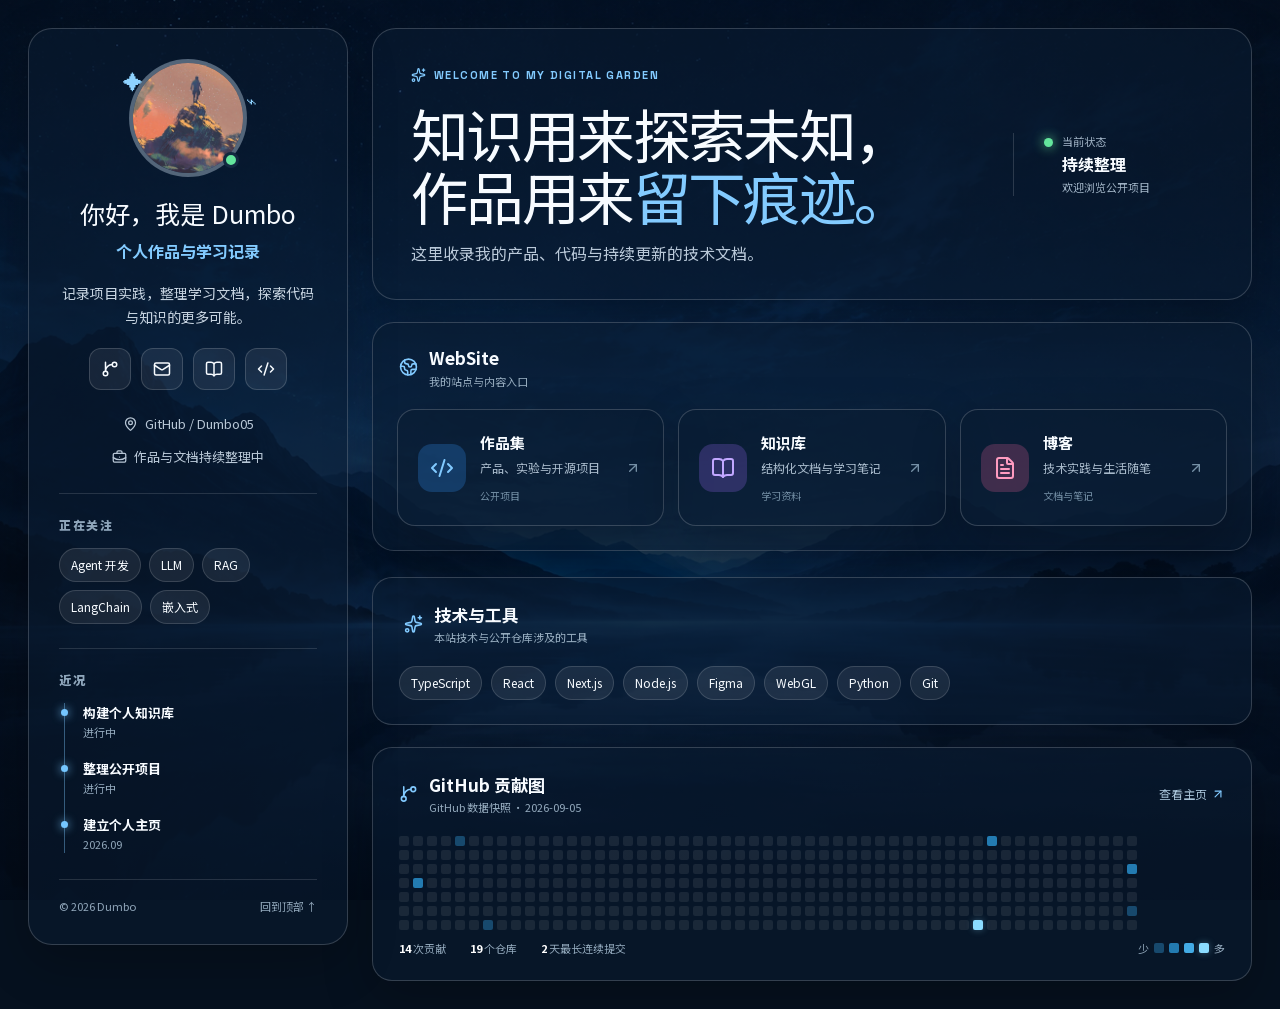
==== commit 6bbd79a3: "Publish simplified homepage" ====
--- a/index.html
+++ b/index.html
@@ -1,4 +1,4 @@
-<!DOCTYPE html><html lang="zh-CN"><head><meta charSet="utf-8"/><meta name="viewport" content="width=device-width, initial-scale=1"/><link rel="stylesheet" href="/_next/static/css/index.BjyThhyc.css" data-rsc-css-href="/_next/static/css/index.BjyThhyc.css" data-precedence="vite-rsc/importer-resources"/><link rel="modulepreload" fetchPriority="low" href="/_next/static/chunks/index-DAZfG16k.js"/><script src="/_next/static/chunks/rolldown-runtime-C60lm6uB.js" type="module" async=""></script><script src="/_next/static/chunks/framework-D_rUT4EX.js" type="module" async=""></script><link rel="modulepreload" href="/_next/static/chunks/layout-segment-context-6vTtpWvB.js" crossorigin=""/><link rel="modulepreload" href="/_next/static/chunks/page-CWQ--Ahe.js" crossorigin=""/><link rel="modulepreload" href="/_next/static/chunks/tabs-w8GAaSXO.js" crossorigin=""/><link rel="modulepreload" href="/_next/static/chunks/arrow-up-right-DfUTWv9e.js" crossorigin=""/><link rel="modulepreload" href="/_next/static/chunks/book-open-t9W2RBdf.js" crossorigin=""/><title>Dumbo — 作品与文档</title><meta name="description" content="Dumbo 的公开项目、技术文档与学习资料。"/><script>Object.assign(((self[Symbol.for("vinext.navigationRuntime")]??={bootstrap:{routeManifest:null},functions:{}}).bootstrap.rsc??={rsc:[]}),{params:{},nav:{"pathname":"/","searchParams":[]}})</script><link rel="modulepreload" href="/_next/static/chunks/index-DAZfG16k.js" />
+<!DOCTYPE html><html lang="zh-CN"><head><meta charSet="utf-8"/><meta name="viewport" content="width=device-width, initial-scale=1"/><link rel="stylesheet" href="/_next/static/css/index.DCZmeuNU.css" data-rsc-css-href="/_next/static/css/index.DCZmeuNU.css" data-precedence="vite-rsc/importer-resources"/><link rel="modulepreload" fetchPriority="low" href="/_next/static/chunks/index-CgY2RbYY.js"/><script src="/_next/static/chunks/rolldown-runtime-C60lm6uB.js" type="module" async=""></script><script src="/_next/static/chunks/framework-D_rUT4EX.js" type="module" async=""></script><link rel="modulepreload" href="/_next/static/chunks/layout-segment-context-BZY7jDEU.js" crossorigin=""/><link rel="modulepreload" href="/_next/static/chunks/page-CSTdxVMa.js" crossorigin=""/><link rel="modulepreload" href="/_next/static/chunks/arrow-up-right-DfUTWv9e.js" crossorigin=""/><link rel="modulepreload" href="/_next/static/chunks/book-open-t9W2RBdf.js" crossorigin=""/><title>个人主页-Dumbo</title><meta name="description" content="Dumbo 的公开项目、技术文档与学习资料。"/><script>Object.assign(((self[Symbol.for("vinext.navigationRuntime")]??={bootstrap:{routeManifest:null},functions:{}}).bootstrap.rsc??={rsc:[]}),{params:{},nav:{"pathname":"/","searchParams":[]}})</script><link rel="modulepreload" href="/_next/static/chunks/index-CgY2RbYY.js" />
 <link rel="preload" href="/_next/static/_vinext_fonts/noto-sans-sc-2264a9427715/noto-sans-sc-1ef05131.woff2" as="font" type="font/woff2" crossorigin />
 <link rel="preload" href="/_next/static/_vinext_fonts/space-grotesk-97101337fff0/space-grotesk-a57c9413.woff2" as="font" type="font/woff2" crossorigin />
 <style data-vinext-fonts>@font-face {
@@ -3358,4 +3358,4 @@
 
 .__variable_space_grotesk_0k4wekg { --font-display: 'Space Grotesk', 'Space Grotesk Fallback'; }
 </style>
-</head><body class="__variable_noto_sans_sc_1glrxl7 __variable_space_grotesk_0k4wekg"><main class="page-frame" id="top" style="background-image:linear-gradient(rgba(3,10,22,.28), rgba(3,10,22,.72)), url(&#x27;/night-landscape.png&#x27;)"><header class="mobile-bar"><a href="#top" class="mini-brand"><span>D</span> Dumbo&#x27;s Space</a><button type="button" aria-label="切换菜单"><svg xmlns="http://www.w3.org/2000/svg" width="24" height="24" viewBox="0 0 24 24" fill="none" stroke="currentColor" stroke-width="2" stroke-linecap="round" stroke-linejoin="round" class="lucide lucide-menu" aria-hidden="true"><path d="M4 5h16"></path><path d="M4 12h16"></path><path d="M4 19h16"></path></svg></button></header><div class="dashboard"><aside class="profile-panel glass"><div class="profile-head"><div class="avatar-wrap"><img class="avatar" src="/avatar.jpg" alt="Dumbo 的头像：站在山峰上的人物" width="118" height="118" style="object-fit:cover"/><span class="orbit one">✦</span><span class="orbit two">⌁</span><span class="online-dot"></span></div><h1>你好，我是 Dumbo</h1><p class="role">个人作品与学习记录</p><p class="bio">记录项目实践，整理学习文档，探索代码与知识的更多可能。</p><div class="social-row"><a href="https://github.com/Dumbo05" aria-label="GitHub"><svg xmlns="http://www.w3.org/2000/svg" width="24" height="24" viewBox="0 0 24 24" fill="none" stroke="currentColor" stroke-width="2" stroke-linecap="round" stroke-linejoin="round" class="lucide lucide-git-branch" aria-hidden="true"><path d="M15 6a9 9 0 0 0-9 9V3"></path><circle cx="18" cy="6" r="3"></circle><circle cx="6" cy="18" r="3"></circle></svg></a><a href="https://github.com/Dumbo05?tab=repositories" aria-label="仓库"><svg xmlns="http://www.w3.org/2000/svg" width="24" height="24" viewBox="0 0 24 24" fill="none" stroke="currentColor" stroke-width="2" stroke-linecap="round" stroke-linejoin="round" class="lucide lucide-mail" aria-hidden="true"><path d="m22 7-8.991 5.727a2 2 0 0 1-2.009 0L2 7"></path><rect x="2" y="4" width="20" height="16" rx="2"></rect></svg></a><a href="#docs" aria-label="文档"><svg xmlns="http://www.w3.org/2000/svg" width="24" height="24" viewBox="0 0 24 24" fill="none" stroke="currentColor" stroke-width="2" stroke-linecap="round" stroke-linejoin="round" class="lucide lucide-book-open" aria-hidden="true"><path d="M12 5v16"></path><path d="M20.001 19A2 2 0 0022 17V5a2 2 0 00-1.999-2L16 3.002A5 5 0 0012 5a5 5 0 00-4-2H4a2 2 0 00-2 2v12a2 2 0 001.999 2H8a5 5 0 014 2 5 5 0 014-2z"></path></svg></a><a href="#projects" aria-label="项目"><svg xmlns="http://www.w3.org/2000/svg" width="24" height="24" viewBox="0 0 24 24" fill="none" stroke="currentColor" stroke-width="2" stroke-linecap="round" stroke-linejoin="round" class="lucide lucide-code-xml" aria-hidden="true"><path d="m18 16 4-4-4-4"></path><path d="m6 8-4 4 4 4"></path><path d="m14.5 4-5 16"></path></svg></a></div><div class="profile-meta"><span><svg xmlns="http://www.w3.org/2000/svg" width="24" height="24" viewBox="0 0 24 24" fill="none" stroke="currentColor" stroke-width="2" stroke-linecap="round" stroke-linejoin="round" class="lucide lucide-map-pin" aria-hidden="true"><path d="M20 10c0 4.993-5.539 10.193-7.399 11.799a1 1 0 0 1-1.202 0C9.539 20.193 4 14.993 4 10a8 8 0 0 1 16 0"></path><circle cx="12" cy="10" r="3"></circle></svg> GitHub / Dumbo05</span><span><svg xmlns="http://www.w3.org/2000/svg" width="24" height="24" viewBox="0 0 24 24" fill="none" stroke="currentColor" stroke-width="2" stroke-linecap="round" stroke-linejoin="round" class="lucide lucide-briefcase-business" aria-hidden="true"><path d="M12 12h.01"></path><path d="M16 6V4a2 2 0 0 0-2-2h-4a2 2 0 0 0-2 2v2"></path><path d="M22 13a18.15 18.15 0 0 1-20 0"></path><rect width="20" height="14" x="2" y="6" rx="2"></rect></svg> 作品与文档持续整理中</span></div></div><div class="side-block"><p class="block-label">正在关注</p><div class="tag-cloud"><span>Agent 开发</span><span>LLM</span><span>RAG</span><span>LangChain</span><span>嵌入式</span></div></div><div class="side-block"><p class="block-label">近况</p><div class="timeline"><div><i></i><strong>构建个人知识库</strong><span>进行中</span></div><div><i></i><strong>整理公开项目</strong><span>进行中</span></div><div><i></i><strong>建立个人主页</strong><span>2026.09</span></div></div></div><footer><span>© 2026 Dumbo</span><a href="#top">回到顶部 ↑</a></footer></aside><section class="content-area"><section class="welcome glass"><div><span class="eyebrow"><svg xmlns="http://www.w3.org/2000/svg" width="24" height="24" viewBox="0 0 24 24" fill="none" stroke="currentColor" stroke-width="2" stroke-linecap="round" stroke-linejoin="round" class="lucide lucide-sparkles" aria-hidden="true"><path d="M11.017 2.814a1 1 0 0 1 1.966 0l1.051 5.558a2 2 0 0 0 1.594 1.594l5.558 1.051a1 1 0 0 1 0 1.966l-5.558 1.051a2 2 0 0 0-1.594 1.594l-1.051 5.558a1 1 0 0 1-1.966 0l-1.051-5.558a2 2 0 0 0-1.594-1.594l-5.558-1.051a1 1 0 0 1 0-1.966l5.558-1.051a2 2 0 0 0 1.594-1.594z"></path><path d="M20 2v4"></path><path d="M22 4h-4"></path><circle cx="4" cy="20" r="2"></circle></svg> WELCOME TO MY DIGITAL GARDEN</span><h2>知识用来探索未知，<br/>作品用来<span>留下痕迹。</span></h2><p>这里收录我的产品、代码与持续更新的技术文档。</p></div><div class="status-card"><i></i><span>当前状态</span><strong>持续整理</strong><small>欢迎浏览公开项目</small></div></section><section class="content-section" id="sites"><div class="section-title"><div><svg xmlns="http://www.w3.org/2000/svg" width="24" height="24" viewBox="0 0 24 24" fill="none" stroke="currentColor" stroke-width="2" stroke-linecap="round" stroke-linejoin="round" class="lucide lucide-earth" aria-hidden="true"><path d="M21.54 15H17a2 2 0 0 0-2 2v4.54"></path><path d="M7 3.34V5a3 3 0 0 0 3 3a2 2 0 0 1 2 2c0 1.1.9 2 2 2a2 2 0 0 0 2-2c0-1.1.9-2 2-2h3.17"></path><path d="M11 21.95V18a2 2 0 0 0-2-2a2 2 0 0 1-2-2v-1a2 2 0 0 0-2-2H2.05"></path><circle cx="12" cy="12" r="10"></circle></svg><span><strong>WebSite</strong><small>我的站点与内容入口</small></span></div></div><div class="site-grid"><a class="site-card glass blue" href="#projects"><span class="site-icon"><svg xmlns="http://www.w3.org/2000/svg" width="24" height="24" viewBox="0 0 24 24" fill="none" stroke="currentColor" stroke-width="2" stroke-linecap="round" stroke-linejoin="round" class="lucide lucide-code-xml" aria-hidden="true"><path d="m18 16 4-4-4-4"></path><path d="m6 8-4 4 4 4"></path><path d="m14.5 4-5 16"></path></svg></span><div><strong>作品集</strong><p>产品、实验与开源项目</p><small>公开项目</small></div><svg xmlns="http://www.w3.org/2000/svg" width="24" height="24" viewBox="0 0 24 24" fill="none" stroke="currentColor" stroke-width="2" stroke-linecap="round" stroke-linejoin="round" class="lucide lucide-arrow-up-right" aria-hidden="true"><path d="M7 7h10v10"></path><path d="M7 17 17 7"></path></svg></a><a class="site-card glass violet" href="#docs"><span class="site-icon"><svg xmlns="http://www.w3.org/2000/svg" width="24" height="24" viewBox="0 0 24 24" fill="none" stroke="currentColor" stroke-width="2" stroke-linecap="round" stroke-linejoin="round" class="lucide lucide-book-open" aria-hidden="true"><path d="M12 5v16"></path><path d="M20.001 19A2 2 0 0022 17V5a2 2 0 00-1.999-2L16 3.002A5 5 0 0012 5a5 5 0 00-4-2H4a2 2 0 00-2 2v12a2 2 0 001.999 2H8a5 5 0 014 2 5 5 0 014-2z"></path></svg></span><div><strong>知识库</strong><p>结构化文档与学习笔记</p><small>学习资料</small></div><svg xmlns="http://www.w3.org/2000/svg" width="24" height="24" viewBox="0 0 24 24" fill="none" stroke="currentColor" stroke-width="2" stroke-linecap="round" stroke-linejoin="round" class="lucide lucide-arrow-up-right" aria-hidden="true"><path d="M7 7h10v10"></path><path d="M7 17 17 7"></path></svg></a><a class="site-card glass pink" href="/blog/"><span class="site-icon"><svg xmlns="http://www.w3.org/2000/svg" width="24" height="24" viewBox="0 0 24 24" fill="none" stroke="currentColor" stroke-width="2" stroke-linecap="round" stroke-linejoin="round" class="lucide lucide-file-text" aria-hidden="true"><path d="M6 22a2 2 0 0 1-2-2V4a2 2 0 0 1 2-2h8a2.4 2.4 0 0 1 1.704.706l3.588 3.588A2.4 2.4 0 0 1 20 8v12a2 2 0 0 1-2 2z"></path><path d="M14 2v5a1 1 0 0 0 1 1h5"></path><path d="M10 9H8"></path><path d="M16 13H8"></path><path d="M16 17H8"></path></svg></span><div><strong>博客</strong><p>技术实践与生活随笔</p><small>文档与笔记</small></div><svg xmlns="http://www.w3.org/2000/svg" width="24" height="24" viewBox="0 0 24 24" fill="none" stroke="currentColor" stroke-width="2" stroke-linecap="round" stroke-linejoin="round" class="lucide lucide-arrow-up-right" aria-hidden="true"><path d="M7 7h10v10"></path><path d="M7 17 17 7"></path></svg></a></div></section><section class="content-section" id="projects"><div class="section-title"><div><svg xmlns="http://www.w3.org/2000/svg" width="24" height="24" viewBox="0 0 24 24" fill="none" stroke="currentColor" stroke-width="2" stroke-linecap="round" stroke-linejoin="round" class="lucide lucide-code-xml" aria-hidden="true"><path d="m18 16 4-4-4-4"></path><path d="m6 8-4 4 4 4"></path><path d="m14.5 4-5 16"></path></svg><span><strong>项目集</strong><small>个人仓库与 Fork 收藏</small></span></div><a href="https://github.com/Dumbo05">全部项目 <svg xmlns="http://www.w3.org/2000/svg" width="24" height="24" viewBox="0 0 24 24" fill="none" stroke="currentColor" stroke-width="2" stroke-linecap="round" stroke-linejoin="round" class="lucide lucide-arrow-up-right" aria-hidden="true"><path d="M7 7h10v10"></path><path d="M7 17 17 7"></path></svg></a></div><div class="project-grid"><a class="project-card glass" href="https://github.com/Dumbo05/chat_emotion"><span class="project-icon">CE</span><div><strong>chat_emotion</strong><p>emotion · Python 项目</p><span class="stack"><small>Python</small><small>个人仓库</small></span></div><svg xmlns="http://www.w3.org/2000/svg" width="24" height="24" viewBox="0 0 24 24" fill="none" stroke="currentColor" stroke-width="2" stroke-linecap="round" stroke-linejoin="round" class="lucide lucide-arrow-up-right project-arrow" aria-hidden="true"><path d="M7 7h10v10"></path><path d="M7 17 17 7"></path></svg></a><a class="project-card glass" href="https://github.com/Dumbo05/Word-VBA-Macro-for-Tongyi-Qwen-API-Integration"><span class="project-icon">WQ</span><div><strong>Word × Qwen</strong><p>Word VBA 与通义千问 API 集成。</p><span class="stack"><small>VBA</small><small>个人仓库</small></span></div><svg xmlns="http://www.w3.org/2000/svg" width="24" height="24" viewBox="0 0 24 24" fill="none" stroke="currentColor" stroke-width="2" stroke-linecap="round" stroke-linejoin="round" class="lucide lucide-arrow-up-right project-arrow" aria-hidden="true"><path d="M7 7h10v10"></path><path d="M7 17 17 7"></path></svg></a><a class="project-card glass" href="https://github.com/Dumbo05/minimind-deep-dive"><span class="project-icon">MD</span><div><strong>MiniMind Deep Dive</strong><p>MiniMind 源码与大模型学习笔记，Fork 收藏。</p><span class="stack"><small>学习资料</small><small>Fork</small></span></div><svg xmlns="http://www.w3.org/2000/svg" width="24" height="24" viewBox="0 0 24 24" fill="none" stroke="currentColor" stroke-width="2" stroke-linecap="round" stroke-linejoin="round" class="lucide lucide-arrow-up-right project-arrow" aria-hidden="true"><path d="M7 7h10v10"></path><path d="M7 17 17 7"></path></svg></a><a class="project-card glass" href="https://github.com/Dumbo05/nature-skills"><span class="project-icon">NS</span><div><strong>Nature Skills</strong><p>学术表达与科研绘图技能库，Fork 收藏。</p><span class="stack"><small>科研工具</small><small>Fork</small></span></div><svg xmlns="http://www.w3.org/2000/svg" width="24" height="24" viewBox="0 0 24 24" fill="none" stroke="currentColor" stroke-width="2" stroke-linecap="round" stroke-linejoin="round" class="lucide lucide-arrow-up-right project-arrow" aria-hidden="true"><path d="M7 7h10v10"></path><path d="M7 17 17 7"></path></svg></a></div></section><section class="content-section docs-section" id="docs"><div class="section-title"><div><svg xmlns="http://www.w3.org/2000/svg" width="24" height="24" viewBox="0 0 24 24" fill="none" stroke="currentColor" stroke-width="2" stroke-linecap="round" stroke-linejoin="round" class="lucide lucide-book-open" aria-hidden="true"><path d="M12 5v16"></path><path d="M20.001 19A2 2 0 0022 17V5a2 2 0 00-1.999-2L16 3.002A5 5 0 0012 5a5 5 0 00-4-2H4a2 2 0 00-2 2v12a2 2 0 001.999 2H8a5 5 0 014 2 5 5 0 014-2z"></path></svg><span><strong>文档与思考</strong><small>项目说明与学习资料入口</small></span></div></div><div class="docs-tools glass"><div data-orientation="horizontal" data-activation-direction="none" data-slot="tabs" class="group/tabs flex gap-2 data-horizontal:flex-col"><div data-orientation="horizontal" data-activation-direction="none" role="tablist" data-slot="tabs-list" data-variant="default" class="group/tabs-list inline-flex w-fit items-center justify-center rounded-lg p-[3px] text-muted-foreground group-data-horizontal/tabs:h-8 group-data-vertical/tabs:h-fit group-data-vertical/tabs:flex-col data-[variant=line]:rounded-none bg-muted"><button type="button" data-active="" data-orientation="horizontal" data-activation-direction="none" aria-disabled="false" tabindex="-1" role="tab" aria-selected="true" id="base-ui-_R_b99i_" data-composite-item-active="" data-slot="tabs-trigger" class="relative inline-flex h-[calc(100%-1px)] flex-1 items-center justify-center gap-1.5 rounded-md border border-transparent px-1.5 py-0.5 text-sm font-medium whitespace-nowrap text-foreground/60 transition-all group-data-vertical/tabs:w-full group-data-vertical/tabs:justify-start hover:text-foreground focus-visible:border-ring focus-visible:ring-[3px] focus-visible:ring-ring/50 focus-visible:outline-1 focus-visible:outline-ring disabled:pointer-events-none disabled:opacity-50 has-data-[icon=inline-end]:pr-1 has-data-[icon=inline-start]:pl-1 aria-disabled:pointer-events-none aria-disabled:opacity-50 dark:text-muted-foreground dark:hover:text-foreground group-data-[variant=default]/tabs-list:data-active:shadow-sm group-data-[variant=line]/tabs-list:data-active:shadow-none [&amp;_svg]:pointer-events-none [&amp;_svg]:shrink-0 [&amp;_svg:not([class*=&#x27;size-&#x27;])]:size-4 group-data-[variant=line]/tabs-list:bg-transparent group-data-[variant=line]/tabs-list:data-active:bg-transparent dark:group-data-[variant=line]/tabs-list:data-active:border-transparent dark:group-data-[variant=line]/tabs-list:data-active:bg-transparent data-active:bg-background data-active:text-foreground dark:data-active:border-input dark:data-active:bg-input/30 dark:data-active:text-foreground after:absolute after:bg-foreground after:opacity-0 after:transition-opacity group-data-horizontal/tabs:after:inset-x-0 group-data-horizontal/tabs:after:bottom-[-5px] group-data-horizontal/tabs:after:h-0.5 group-data-vertical/tabs:after:inset-y-0 group-data-vertical/tabs:after:-right-1 group-data-vertical/tabs:after:w-0.5 group-data-[variant=line]/tabs-list:data-active:after:opacity-100">全部</button><button type="button" data-orientation="horizontal" data-activation-direction="none" aria-disabled="false" tabindex="-1" role="tab" aria-selected="false" id="base-ui-_R_j99i_" data-slot="tabs-trigger" class="relative inline-flex h-[calc(100%-1px)] flex-1 items-center justify-center gap-1.5 rounded-md border border-transparent px-1.5 py-0.5 text-sm font-medium whitespace-nowrap text-foreground/60 transition-all group-data-vertical/tabs:w-full group-data-vertical/tabs:justify-start hover:text-foreground focus-visible:border-ring focus-visible:ring-[3px] focus-visible:ring-ring/50 focus-visible:outline-1 focus-visible:outline-ring disabled:pointer-events-none disabled:opacity-50 has-data-[icon=inline-end]:pr-1 has-data-[icon=inline-start]:pl-1 aria-disabled:pointer-events-none aria-disabled:opacity-50 dark:text-muted-foreground dark:hover:text-foreground group-data-[variant=default]/tabs-list:data-active:shadow-sm group-data-[variant=line]/tabs-list:data-active:shadow-none [&amp;_svg]:pointer-events-none [&amp;_svg]:shrink-0 [&amp;_svg:not([class*=&#x27;size-&#x27;])]:size-4 group-data-[variant=line]/tabs-list:bg-transparent group-data-[variant=line]/tabs-list:data-active:bg-transparent dark:group-data-[variant=line]/tabs-list:data-active:border-transparent dark:group-data-[variant=line]/tabs-list:data-active:bg-transparent data-active:bg-background data-active:text-foreground dark:data-active:border-input dark:data-active:bg-input/30 dark:data-active:text-foreground after:absolute after:bg-foreground after:opacity-0 after:transition-opacity group-data-horizontal/tabs:after:inset-x-0 group-data-horizontal/tabs:after:bottom-[-5px] group-data-horizontal/tabs:after:h-0.5 group-data-vertical/tabs:after:inset-y-0 group-data-vertical/tabs:after:-right-1 group-data-vertical/tabs:after:w-0.5 group-data-[variant=line]/tabs-list:data-active:after:opacity-100">工程</button><button type="button" data-orientation="horizontal" data-activation-direction="none" aria-disabled="false" tabindex="-1" role="tab" aria-selected="false" id="base-ui-_R_r99i_" data-slot="tabs-trigger" class="relative inline-flex h-[calc(100%-1px)] flex-1 items-center justify-center gap-1.5 rounded-md border border-transparent px-1.5 py-0.5 text-sm font-medium whitespace-nowrap text-foreground/60 transition-all group-data-vertical/tabs:w-full group-data-vertical/tabs:justify-start hover:text-foreground focus-visible:border-ring focus-visible:ring-[3px] focus-visible:ring-ring/50 focus-visible:outline-1 focus-visible:outline-ring disabled:pointer-events-none disabled:opacity-50 has-data-[icon=inline-end]:pr-1 has-data-[icon=inline-start]:pl-1 aria-disabled:pointer-events-none aria-disabled:opacity-50 dark:text-muted-foreground dark:hover:text-foreground group-data-[variant=default]/tabs-list:data-active:shadow-sm group-data-[variant=line]/tabs-list:data-active:shadow-none [&amp;_svg]:pointer-events-none [&amp;_svg]:shrink-0 [&amp;_svg:not([class*=&#x27;size-&#x27;])]:size-4 group-data-[variant=line]/tabs-list:bg-transparent group-data-[variant=line]/tabs-list:data-active:bg-transparent dark:group-data-[variant=line]/tabs-list:data-active:border-transparent dark:group-data-[variant=line]/tabs-list:data-active:bg-transparent data-active:bg-background data-active:text-foreground dark:data-active:border-input dark:data-active:bg-input/30 dark:data-active:text-foreground after:absolute after:bg-foreground after:opacity-0 after:transition-opacity group-data-horizontal/tabs:after:inset-x-0 group-data-horizontal/tabs:after:bottom-[-5px] group-data-horizontal/tabs:after:h-0.5 group-data-vertical/tabs:after:inset-y-0 group-data-vertical/tabs:after:-right-1 group-data-vertical/tabs:after:w-0.5 group-data-[variant=line]/tabs-list:data-active:after:opacity-100">设计</button><button type="button" data-orientation="horizontal" data-activation-direction="none" aria-disabled="false" tabindex="-1" role="tab" aria-selected="false" id="base-ui-_R_1399i_" data-slot="tabs-trigger" class="relative inline-flex h-[calc(100%-1px)] flex-1 items-center justify-center gap-1.5 rounded-md border border-transparent px-1.5 py-0.5 text-sm font-medium whitespace-nowrap text-foreground/60 transition-all group-data-vertical/tabs:w-full group-data-vertical/tabs:justify-start hover:text-foreground focus-visible:border-ring focus-visible:ring-[3px] focus-visible:ring-ring/50 focus-visible:outline-1 focus-visible:outline-ring disabled:pointer-events-none disabled:opacity-50 has-data-[icon=inline-end]:pr-1 has-data-[icon=inline-start]:pl-1 aria-disabled:pointer-events-none aria-disabled:opacity-50 dark:text-muted-foreground dark:hover:text-foreground group-data-[variant=default]/tabs-list:data-active:shadow-sm group-data-[variant=line]/tabs-list:data-active:shadow-none [&amp;_svg]:pointer-events-none [&amp;_svg]:shrink-0 [&amp;_svg:not([class*=&#x27;size-&#x27;])]:size-4 group-data-[variant=line]/tabs-list:bg-transparent group-data-[variant=line]/tabs-list:data-active:bg-transparent dark:group-data-[variant=line]/tabs-list:data-active:border-transparent dark:group-data-[variant=line]/tabs-list:data-active:bg-transparent data-active:bg-background data-active:text-foreground dark:data-active:border-input dark:data-active:bg-input/30 dark:data-active:text-foreground after:absolute after:bg-foreground after:opacity-0 after:transition-opacity group-data-horizontal/tabs:after:inset-x-0 group-data-horizontal/tabs:after:bottom-[-5px] group-data-horizontal/tabs:after:h-0.5 group-data-vertical/tabs:after:inset-y-0 group-data-vertical/tabs:after:-right-1 group-data-vertical/tabs:after:w-0.5 group-data-[variant=line]/tabs-list:data-active:after:opacity-100">笔记</button></div></div><label for="doc-search"><svg xmlns="http://www.w3.org/2000/svg" width="24" height="24" viewBox="0 0 24 24" fill="none" stroke="currentColor" stroke-width="2" stroke-linecap="round" stroke-linejoin="round" class="lucide lucide-search" aria-hidden="true"><path d="m21 21-4.34-4.34"></path><circle cx="11" cy="11" r="8"></circle></svg><input id="doc-search" data-slot="input" placeholder="搜索文档" class="h-8 w-full min-w-0 rounded-lg border border-input bg-transparent px-2.5 py-1 text-base transition-colors outline-none file:inline-flex file:h-6 file:border-0 file:bg-transparent file:text-sm file:font-medium file:text-foreground placeholder:text-muted-foreground focus-visible:border-ring focus-visible:ring-3 focus-visible:ring-ring/50 disabled:pointer-events-none disabled:cursor-not-allowed disabled:bg-input/50 disabled:opacity-50 aria-invalid:border-destructive aria-invalid:ring-3 aria-invalid:ring-destructive/20 md:text-sm dark:bg-input/30 dark:disabled:bg-input/80 dark:aria-invalid:border-destructive/50 dark:aria-invalid:ring-destructive/40" value=""/></label></div><div class="docs-list glass"><a href="https://github.com/Dumbo05/minimind-deep-dive" class="doc-row"><span class="doc-category">笔记</span><div><strong>MiniMind Deep Dive</strong><p>MiniMind 源码与大模型学习笔记，Fork 收藏。</p></div><time></time><svg xmlns="http://www.w3.org/2000/svg" width="24" height="24" viewBox="0 0 24 24" fill="none" stroke="currentColor" stroke-width="2" stroke-linecap="round" stroke-linejoin="round" class="lucide lucide-arrow-up-right" aria-hidden="true"><path d="M7 7h10v10"></path><path d="M7 17 17 7"></path></svg></a><a href="https://github.com/Dumbo05/nature-skills" class="doc-row"><span class="doc-category">笔记</span><div><strong>Nature Skills</strong><p>学术表达与科研绘图技能库，Fork 收藏。</p></div><time></time><svg xmlns="http://www.w3.org/2000/svg" width="24" height="24" viewBox="0 0 24 24" fill="none" stroke="currentColor" stroke-width="2" stroke-linecap="round" stroke-linejoin="round" class="lucide lucide-arrow-up-right" aria-hidden="true"><path d="M7 7h10v10"></path><path d="M7 17 17 7"></path></svg></a></div></section><section class="glass skill-card"><div class="section-title"><div><svg xmlns="http://www.w3.org/2000/svg" width="24" height="24" viewBox="0 0 24 24" fill="none" stroke="currentColor" stroke-width="2" stroke-linecap="round" stroke-linejoin="round" class="lucide lucide-sparkles" aria-hidden="true"><path d="M11.017 2.814a1 1 0 0 1 1.966 0l1.051 5.558a2 2 0 0 0 1.594 1.594l5.558 1.051a1 1 0 0 1 0 1.966l-5.558 1.051a2 2 0 0 0-1.594 1.594l-1.051 5.558a1 1 0 0 1-1.966 0l-1.051-5.558a2 2 0 0 0-1.594-1.594l-5.558-1.051a1 1 0 0 1 0-1.966l5.558-1.051a2 2 0 0 0 1.594-1.594z"></path><path d="M20 2v4"></path><path d="M22 4h-4"></path><circle cx="4" cy="20" r="2"></circle></svg><span><strong>技术与工具</strong><small>本站技术与公开仓库涉及的工具</small></span></div></div><div class="skill-list"><span>TypeScript</span><span>React</span><span>Next.js</span><span>Node.js</span><span>Figma</span><span>WebGL</span><span>Python</span><span>Git</span></div></section><section class="glass contribution-card"><div class="card-title"><div><svg xmlns="http://www.w3.org/2000/svg" width="24" height="24" viewBox="0 0 24 24" fill="none" stroke="currentColor" stroke-width="2" stroke-linecap="round" stroke-linejoin="round" class="lucide lucide-git-branch" aria-hidden="true"><path d="M15 6a9 9 0 0 0-9 9V3"></path><circle cx="18" cy="6" r="3"></circle><circle cx="6" cy="18" r="3"></circle></svg><span><strong>GitHub 贡献图</strong><small>GitHub 数据快照 · 2026-09-05</small></span></div><a href="https://github.com/Dumbo05">查看主页 <svg xmlns="http://www.w3.org/2000/svg" width="24" height="24" viewBox="0 0 24 24" fill="none" stroke="currentColor" stroke-width="2" stroke-linecap="round" stroke-linejoin="round" class="lucide lucide-arrow-up-right" aria-hidden="true"><path d="M7 7h10v10"></path><path d="M7 17 17 7"></path></svg></a></div><div class="contribution-wrap"><div class="contribution-grid" aria-label="GitHub 贡献热力图"><i data-level="0"></i><i data-level="0"></i><i data-level="0"></i><i data-level="0"></i><i data-level="0"></i><i data-level="0"></i><i data-level="0"></i><i data-level="0"></i><i data-level="0"></i><i data-level="0"></i><i data-level="2"></i><i data-level="0"></i><i data-level="0"></i><i data-level="0"></i><i data-level="0"></i><i data-level="0"></i><i data-level="0"></i><i data-level="0"></i><i data-level="0"></i><i data-level="0"></i><i data-level="0"></i><i data-level="0"></i><i data-level="0"></i><i data-level="0"></i><i data-level="0"></i><i data-level="0"></i><i data-level="0"></i><i data-level="0"></i><i data-level="1"></i><i data-level="0"></i><i data-level="0"></i><i data-level="0"></i><i data-level="0"></i><i data-level="0"></i><i data-level="0"></i><i data-level="0"></i><i data-level="0"></i><i data-level="0"></i><i data-level="0"></i><i data-level="0"></i><i data-level="0"></i><i data-level="0"></i><i data-level="0"></i><i data-level="0"></i><i data-level="0"></i><i data-level="0"></i><i data-level="0"></i><i data-level="0"></i><i data-level="1"></i><i data-level="0"></i><i data-level="0"></i><i data-level="0"></i><i data-level="0"></i><i data-level="0"></i><i data-level="0"></i><i data-level="0"></i><i data-level="0"></i><i data-level="0"></i><i data-level="0"></i><i data-level="0"></i><i data-level="0"></i><i data-level="0"></i><i data-level="0"></i><i data-level="0"></i><i data-level="0"></i><i data-level="0"></i><i data-level="0"></i><i data-level="0"></i><i data-level="0"></i><i data-level="0"></i><i data-level="0"></i><i data-level="0"></i><i data-level="0"></i><i data-level="0"></i><i data-level="0"></i><i data-level="0"></i><i data-level="0"></i><i data-level="0"></i><i data-level="0"></i><i data-level="0"></i><i data-level="0"></i><i data-level="0"></i><i data-level="0"></i><i data-level="0"></i><i data-level="0"></i><i data-level="0"></i><i data-level="0"></i><i data-level="0"></i><i data-level="0"></i><i data-level="0"></i><i data-level="0"></i><i data-level="0"></i><i data-level="0"></i><i data-level="0"></i><i data-level="0"></i><i data-level="0"></i><i data-level="0"></i><i data-level="0"></i><i data-level="0"></i><i data-level="0"></i><i data-level="0"></i><i data-level="0"></i><i data-level="0"></i><i data-level="0"></i><i data-level="0"></i><i data-level="0"></i><i data-level="0"></i><i data-level="0"></i><i data-level="0"></i><i data-level="0"></i><i data-level="0"></i><i data-level="0"></i><i data-level="0"></i><i data-level="0"></i><i data-level="0"></i><i data-level="0"></i><i data-level="0"></i><i data-level="0"></i><i data-level="0"></i><i data-level="0"></i><i data-level="0"></i><i data-level="0"></i><i data-level="0"></i><i data-level="0"></i><i data-level="0"></i><i data-level="0"></i><i data-level="0"></i><i data-level="0"></i><i data-level="0"></i><i data-level="0"></i><i data-level="0"></i><i data-level="0"></i><i data-level="0"></i><i data-level="0"></i><i data-level="0"></i><i data-level="0"></i><i data-level="0"></i><i data-level="0"></i><i data-level="0"></i><i data-level="0"></i><i data-level="0"></i><i data-level="0"></i><i data-level="0"></i><i data-level="0"></i><i data-level="0"></i><i data-level="0"></i><i data-level="0"></i><i data-level="0"></i><i data-level="0"></i><i data-level="0"></i><i data-level="0"></i><i data-level="0"></i><i data-level="0"></i><i data-level="0"></i><i data-level="0"></i><i data-level="0"></i><i data-level="0"></i><i data-level="0"></i><i data-level="0"></i><i data-level="0"></i><i data-level="0"></i><i data-level="0"></i><i data-level="0"></i><i data-level="0"></i><i data-level="0"></i><i data-level="0"></i><i data-level="0"></i><i data-level="0"></i><i data-level="0"></i><i data-level="0"></i><i data-level="0"></i><i data-level="0"></i><i data-level="0"></i><i data-level="0"></i><i data-level="0"></i><i data-level="0"></i><i data-level="0"></i><i data-level="0"></i><i data-level="0"></i><i data-level="0"></i><i data-level="0"></i><i data-level="0"></i><i data-level="0"></i><i data-level="0"></i><i data-level="0"></i><i data-level="0"></i><i data-level="0"></i><i data-level="0"></i><i data-level="0"></i><i data-level="0"></i><i data-level="0"></i><i data-level="0"></i><i data-level="0"></i><i data-level="0"></i><i data-level="0"></i><i data-level="0"></i><i data-level="0"></i><i data-level="0"></i><i data-level="0"></i><i data-level="0"></i><i data-level="0"></i><i data-level="0"></i><i data-level="0"></i><i data-level="0"></i><i data-level="0"></i><i data-level="0"></i><i data-level="0"></i><i data-level="0"></i><i data-level="0"></i><i data-level="0"></i><i data-level="0"></i><i data-level="0"></i><i data-level="0"></i><i data-level="0"></i><i data-level="0"></i><i data-level="0"></i><i data-level="0"></i><i data-level="0"></i><i data-level="0"></i><i data-level="0"></i><i data-level="0"></i><i data-level="0"></i><i data-level="0"></i><i data-level="0"></i><i data-level="0"></i><i data-level="0"></i><i data-level="0"></i><i data-level="0"></i><i data-level="0"></i><i data-level="0"></i><i data-level="0"></i><i data-level="0"></i><i data-level="0"></i><i data-level="0"></i><i data-level="0"></i><i data-level="0"></i><i data-level="0"></i><i data-level="0"></i><i data-level="0"></i><i data-level="0"></i><i data-level="0"></i><i data-level="0"></i><i data-level="0"></i><i data-level="0"></i><i data-level="0"></i><i data-level="0"></i><i data-level="0"></i><i data-level="0"></i><i data-level="0"></i><i data-level="0"></i><i data-level="0"></i><i data-level="0"></i><i data-level="0"></i><i data-level="0"></i><i data-level="0"></i><i data-level="0"></i><i data-level="0"></i><i data-level="0"></i><i data-level="0"></i><i data-level="0"></i><i data-level="0"></i><i data-level="0"></i><i data-level="0"></i><i data-level="0"></i><i data-level="0"></i><i data-level="0"></i><i data-level="0"></i><i data-level="0"></i><i data-level="0"></i><i data-level="0"></i><i data-level="0"></i><i data-level="0"></i><i data-level="0"></i><i data-level="0"></i><i data-level="0"></i><i data-level="0"></i><i data-level="0"></i><i data-level="0"></i><i data-level="0"></i><i data-level="0"></i><i data-level="0"></i><i data-level="0"></i><i data-level="0"></i><i data-level="0"></i><i data-level="0"></i><i data-level="0"></i><i data-level="0"></i><i data-level="0"></i><i data-level="0"></i><i data-level="0"></i><i data-level="0"></i><i data-level="0"></i><i data-level="0"></i><i data-level="4"></i><i data-level="2"></i><i data-level="0"></i><i data-level="0"></i><i data-level="0"></i><i data-level="0"></i><i data-level="0"></i><i data-level="0"></i><i data-level="0"></i><i data-level="0"></i><i data-level="0"></i><i data-level="0"></i><i data-level="0"></i><i data-level="0"></i><i data-level="0"></i><i data-level="0"></i><i data-level="0"></i><i data-level="0"></i><i data-level="0"></i><i data-level="0"></i><i data-level="0"></i><i data-level="0"></i><i data-level="0"></i><i data-level="0"></i><i data-level="0"></i><i data-level="0"></i><i data-level="0"></i><i data-level="0"></i><i data-level="0"></i><i data-level="0"></i><i data-level="0"></i><i data-level="0"></i><i data-level="0"></i><i data-level="0"></i><i data-level="0"></i><i data-level="0"></i><i data-level="0"></i><i data-level="0"></i><i data-level="0"></i><i data-level="0"></i><i data-level="0"></i><i data-level="0"></i><i data-level="0"></i><i data-level="0"></i><i data-level="0"></i><i data-level="0"></i><i data-level="0"></i><i data-level="0"></i><i data-level="0"></i><i data-level="0"></i><i data-level="0"></i><i data-level="0"></i><i data-level="0"></i><i data-level="0"></i><i data-level="0"></i><i data-level="0"></i><i data-level="0"></i><i data-level="0"></i><i data-level="0"></i><i data-level="0"></i><i data-level="0"></i><i data-level="0"></i><i data-level="0"></i><i data-level="0"></i><i data-level="0"></i><i data-level="0"></i><i data-level="0"></i><i data-level="0"></i><i data-level="0"></i><i data-level="0"></i><i data-level="0"></i><i data-level="0"></i><i data-level="0"></i><i data-level="2"></i><i data-level="0"></i><i data-level="0"></i><i data-level="1"></i><i data-level="0"></i></div></div><div class="contribution-foot"><span><strong>14</strong> 次贡献</span><span><strong>19</strong> 个仓库</span><span><strong>2</strong> 天最长连续提交</span><span class="legend">少 <i data-level="1"></i><i data-level="2"></i><i data-level="3"></i><i data-level="4"></i> 多</span></div></section></section></div></main><script type="module" src="/_next/static/chunks/index-DAZfG16k.js" id="_R_" async=""></script><script>((self[Symbol.for("vinext.navigationRuntime")]??={bootstrap:{routeManifest:null},functions:{}}).bootstrap.rsc??={rsc:[]}).rsc.push("2:I[\"8c0f216c4604\",[],\"Children\",1]\n")</script><script>((self[Symbol.for("vinext.navigationRuntime")]??={bootstrap:{routeManifest:null},functions:{}}).bootstrap.rsc??={rsc:[]}).rsc.push("3:I[\"593f344dc510\",[],\"GlobalErrorBoundary\",1]\n")</script><script>((self[Symbol.for("vinext.navigationRuntime")]??={bootstrap:{routeManifest:null},functions:{}}).bootstrap.rsc??={rsc:[]}).rsc.push("4:I[\"0b874ad30386\",[],\"default\",1]\n")</script><script>((self[Symbol.for("vinext.navigationRuntime")]??={bootstrap:{routeManifest:null},functions:{}}).bootstrap.rsc??={rsc:[]}).rsc.push("5:I[\"593f344dc510\",[],\"ErrorBoundary\",1]\n")</script><script>((self[Symbol.for("vinext.navigationRuntime")]??={bootstrap:{routeManifest:null},functions:{}}).bootstrap.rsc??={rsc:[]}).rsc.push("6:I[\"15c18cfaeeff\",[],\"LayoutSegmentProvider\",1]\n")</script><script>((self[Symbol.for("vinext.navigationRuntime")]??={bootstrap:{routeManifest:null},functions:{}}).bootstrap.rsc??={rsc:[]}).rsc.push("7:I[\"8c0f216c4604\",[],\"Slot\",1]\n")</script><script>((self[Symbol.for("vinext.navigationRuntime")]??={bootstrap:{routeManifest:null},functions:{}}).bootstrap.rsc??={rsc:[]}).rsc.push("8:I[\"593f344dc510\",[],\"NotFoundBoundary\",1]\n")</script><script>((self[Symbol.for("vinext.navigationRuntime")]??={bootstrap:{routeManifest:null},functions:{}}).bootstrap.rsc??={rsc:[]}).rsc.push("9:I[\"9276801271d6\",[],\"AppRouterScrollTarget\",1]\n")</script><script>((self[Symbol.for("vinext.navigationRuntime")]??={bootstrap:{routeManifest:null},functions:{}}).bootstrap.rsc??={rsc:[]}).rsc.push("a:I[\"593f344dc510\",[],\"RedirectBoundary\",1]\n")</script><script>((self[Symbol.for("vinext.navigationRuntime")]??={bootstrap:{routeManifest:null},functions:{}}).bootstrap.rsc??={rsc:[]}).rsc.push(":HL[\"/_next/static/css/index.BjyThhyc.css\",\"style\"     ]\n")</script><script>((self[Symbol.for("vinext.navigationRuntime")]??={bootstrap:{routeManifest:null},functions:{}}).bootstrap.rsc??={rsc:[]}).rsc.push("0:{\"page:/\":\"$L1\",\"layout:/\":[[[\"$\",\"link\",\"css:/_next/static/css/index.BjyThhyc.css\",{\"rel\":\"stylesheet\",\"precedence\":\"vite-rsc/importer-resources\",\"href\":\"/_next/static/css/index.BjyThhyc.css\",\"data-rsc-css-href\":\"/_next/static/css/index.BjyThhyc.css\"}],\"$undefined\"],[\"$\",\"html\",null,{\"lang\":\"zh-CN\",\"children\":[\"$\",\"body\",null,{\"className\":\"__variable_noto_sans_sc_1glrxl7 __variable_space_grotesk_0k4wekg\",\"children\":[\"$\",\"$L2\",null,{}]}]}]],\"route:/\":[[[\"$\",\"meta\",null,{\"charSet\":\"utf-8\"}],[[\"$\",\"title\",\"0\",{\"children\":\"Dumbo — 作品与文档\"}],[\"$\",\"meta\",\"1\",{\"name\":\"description\",\"content\":\"Dumbo 的公开项目、技术文档与学习资料。\"}]],[[\"$\",\"meta\",\"0\",{\"name\":\"viewport\",\"content\":\"width=device-width, initial-scale=1\"}]]],[\"$\",\"$L3\",null,{\"fallback\":\"$4\",\"children\":[\"$\",\"$L5\",null,{\"fallback\":\"$4\",\"children\":[\"$\",\"$L6\",null,{\"providerId\":\"layout:/\",\"segmentMap\":{\"children\":[]},\"children\":[\"$\",\"$L7\",null,{\"id\":\"layout:/\",\"parallelSlots\":\"$undefined\",\"children\":[\"$\",\"$L8\",null,{\"resetKey\":\"\",\"fallback\":[[\"$\",\"title\",null,{\"children\":\"404: This page could not be found.\"}],[\"$\",\"div\",null,{\"style\":{\"fontFamily\":\"system-ui,\\\"Segoe UI\\\",Roboto,Helvetica,Arial,sans-serif,\\\"Apple Color Emoji\\\",\\\"Segoe UI Emoji\\\"\",\"height\":\"100vh\",\"textAlign\":\"center\",\"display\":\"flex\",\"flexDirection\":\"column\",\"alignItems\":\"center\",\"justifyContent\":\"center\"},\"children\":[\"$\",\"div\",null,{\"children\":[[\"$\",\"style\",null,{\"dangerouslySetInnerHTML\":{\"__html\":\"body{color:#000;background:#fff;margin:0}.next-error-h1{border-right:1px solid rgba(0,0,0,.3)}@media (prefers-color-scheme:dark){body{color:#fff;background:#000}.next-error-h1{border-right:1px solid rgba(255,255,255,.3)}}\"}}],[\"$\",\"h1\",null,{\"className\":\"next-error-h1\",\"style\":{\"display\":\"inline-block\",\"margin\":\"0 20px 0 0\",\"padding\":\"0 23px 0 0\",\"fontSize\":24,\"fontWeight\":500,\"verticalAlign\":\"top\",\"lineHeight\":\"49px\"},\"children\":404}],[\"$\",\"div\",null,{\"style\":{\"display\":\"inline-block\"},\"children\":[\"$\",\"h2\",null,{\"style\":{\"fontSize\":14,\"fontWeight\":400,\"lineHeight\":\"49px\",\"margin\":0},\"children\":\"This page could not be found.\"}]}]]}]}]],\"children\":[\"$\",\"$L9\",null,{\"children\":[\"$\",\"$La\",null,{\"children\":[[\"$\",\"$L6\",null,{\"providerId\":\"page:/\",\"segmentMap\":{\"children\":[\"__PAGE__\"]},\"children\":[\"$\",\"$L7\",null,{\"id\":\"page:/\"}]}],null]}]}]}]}]}]}]}],null,null],\"__route\":\"route:/\",\"__interceptionContext\":null,\"__layoutIds\":[\"layout:/\"],\"__rootLayout\":\"/\",\"__bfcacheSegmentIdentities\":{\"layout:/\":\"[\\\"layout\\\",\\\"layout:/\\\",\\\"root-boundary:/\\\",\\\"\\\"]\",\"page:/\":\"[\\\"page\\\",\\\"page:/\\\",\\\"root-boundary:/\\\",\\\"\\\"]\"},\"__srcPage\":[\"page\"],\"__layoutFlags\":{\"layout:/\":\"s\"},\"__artifactCompatibility\":{\"schemaVersion\":1,\"graphVersion\":\"app-route-graph:1177fd80f83fa7b0\",\"deploymentVersion\":\"7e80172a-01a3-48a8-86fe-5831853b4b83\",\"appElementsSchemaVersion\":1,\"rscPayloadSchemaVersion\":1,\"rootBoundaryId\":\"/\",\"renderEpoch\":null}}\n")</script><script>((self[Symbol.for("vinext.navigationRuntime")]??={bootstrap:{routeManifest:null},functions:{}}).bootstrap.rsc??={rsc:[]}).rsc.push("b:I[\"6efdf509a785\",[],\"default\",1]\n")</script><script>((self[Symbol.for("vinext.navigationRuntime")]??={bootstrap:{routeManifest:null},functions:{}}).bootstrap.rsc??={rsc:[]}).rsc.push("1:[\"$\",\"$Lb\",null,{\"params\":\"$@c\",\"searchParams\":\"$@d\"}]\n")</script><script>((self[Symbol.for("vinext.navigationRuntime")]??={bootstrap:{routeManifest:null},functions:{}}).bootstrap.rsc??={rsc:[]}).rsc.push("c:{}\n")</script><script>((self[Symbol.for("vinext.navigationRuntime")]??={bootstrap:{routeManifest:null},functions:{}}).bootstrap.rsc??={rsc:[]}).rsc.push("d:{}\n")</script><script>Object.assign(((self[Symbol.for("vinext.navigationRuntime")]??={bootstrap:{routeManifest:null},functions:{}}).bootstrap.rsc??={rsc:[]}),{"initialCacheKind":"dynamic"});((self[Symbol.for("vinext.navigationRuntime")]??={bootstrap:{routeManifest:null},functions:{}}).bootstrap.rsc??={rsc:[]}).done=true</script></body></html>+</head><body class="__variable_noto_sans_sc_1glrxl7 __variable_space_grotesk_0k4wekg"><main class="page-frame" id="top" style="background-image:linear-gradient(rgba(3,10,22,.28), rgba(3,10,22,.72)), url(&#x27;/night-landscape.png&#x27;)"><header class="mobile-bar"><a href="#top" class="mini-brand"><span>D</span> Dumbo&#x27;s Space</a><button type="button" aria-label="切换菜单"><svg xmlns="http://www.w3.org/2000/svg" width="24" height="24" viewBox="0 0 24 24" fill="none" stroke="currentColor" stroke-width="2" stroke-linecap="round" stroke-linejoin="round" class="lucide lucide-menu" aria-hidden="true"><path d="M4 5h16"></path><path d="M4 12h16"></path><path d="M4 19h16"></path></svg></button></header><div class="dashboard"><aside class="profile-panel glass"><div class="profile-head"><div class="avatar-wrap"><img class="avatar" src="/avatar.jpg" alt="Dumbo 的头像：站在山峰上的人物" width="118" height="118" style="object-fit:cover"/><span class="orbit one">✦</span><span class="orbit two">⌁</span><span class="online-dot"></span></div><h1>你好，我是 Dumbo</h1><p class="role">个人作品与学习记录</p><p class="bio">记录项目实践，整理学习文档，探索代码与知识的更多可能。</p><div class="social-row"><a href="https://github.com/Dumbo05" aria-label="GitHub"><svg xmlns="http://www.w3.org/2000/svg" width="24" height="24" viewBox="0 0 24 24" fill="none" stroke="currentColor" stroke-width="2" stroke-linecap="round" stroke-linejoin="round" class="lucide lucide-git-branch" aria-hidden="true"><path d="M15 6a9 9 0 0 0-9 9V3"></path><circle cx="18" cy="6" r="3"></circle><circle cx="6" cy="18" r="3"></circle></svg></a><a href="https://github.com/Dumbo05?tab=repositories" aria-label="仓库"><svg xmlns="http://www.w3.org/2000/svg" width="24" height="24" viewBox="0 0 24 24" fill="none" stroke="currentColor" stroke-width="2" stroke-linecap="round" stroke-linejoin="round" class="lucide lucide-mail" aria-hidden="true"><path d="m22 7-8.991 5.727a2 2 0 0 1-2.009 0L2 7"></path><rect x="2" y="4" width="20" height="16" rx="2"></rect></svg></a><a href="/blog/" aria-label="博客"><svg xmlns="http://www.w3.org/2000/svg" width="24" height="24" viewBox="0 0 24 24" fill="none" stroke="currentColor" stroke-width="2" stroke-linecap="round" stroke-linejoin="round" class="lucide lucide-book-open" aria-hidden="true"><path d="M12 5v16"></path><path d="M20.001 19A2 2 0 0022 17V5a2 2 0 00-1.999-2L16 3.002A5 5 0 0012 5a5 5 0 00-4-2H4a2 2 0 00-2 2v12a2 2 0 001.999 2H8a5 5 0 014 2 5 5 0 014-2z"></path></svg></a><a href="https://github.com/Dumbo05?tab=repositories" aria-label="项目"><svg xmlns="http://www.w3.org/2000/svg" width="24" height="24" viewBox="0 0 24 24" fill="none" stroke="currentColor" stroke-width="2" stroke-linecap="round" stroke-linejoin="round" class="lucide lucide-code-xml" aria-hidden="true"><path d="m18 16 4-4-4-4"></path><path d="m6 8-4 4 4 4"></path><path d="m14.5 4-5 16"></path></svg></a></div><div class="profile-meta"><span><svg xmlns="http://www.w3.org/2000/svg" width="24" height="24" viewBox="0 0 24 24" fill="none" stroke="currentColor" stroke-width="2" stroke-linecap="round" stroke-linejoin="round" class="lucide lucide-map-pin" aria-hidden="true"><path d="M20 10c0 4.993-5.539 10.193-7.399 11.799a1 1 0 0 1-1.202 0C9.539 20.193 4 14.993 4 10a8 8 0 0 1 16 0"></path><circle cx="12" cy="10" r="3"></circle></svg> GitHub / Dumbo05</span><span><svg xmlns="http://www.w3.org/2000/svg" width="24" height="24" viewBox="0 0 24 24" fill="none" stroke="currentColor" stroke-width="2" stroke-linecap="round" stroke-linejoin="round" class="lucide lucide-briefcase-business" aria-hidden="true"><path d="M12 12h.01"></path><path d="M16 6V4a2 2 0 0 0-2-2h-4a2 2 0 0 0-2 2v2"></path><path d="M22 13a18.15 18.15 0 0 1-20 0"></path><rect width="20" height="14" x="2" y="6" rx="2"></rect></svg> 作品与文档持续整理中</span></div></div><div class="side-block"><p class="block-label">正在关注</p><div class="tag-cloud"><span>Agent 开发</span><span>LLM</span><span>RAG</span><span>LangChain</span><span>嵌入式</span></div></div><div class="side-block"><p class="block-label">近况</p><div class="timeline"><div><i></i><strong>构建个人知识库</strong><span>进行中</span></div><div><i></i><strong>整理公开项目</strong><span>进行中</span></div><div><i></i><strong>建立个人主页</strong><span>2026.09</span></div></div></div><footer><span>© 2026 Dumbo</span><a href="#top">回到顶部 ↑</a></footer></aside><section class="content-area"><section class="welcome glass"><div><span class="eyebrow"><svg xmlns="http://www.w3.org/2000/svg" width="24" height="24" viewBox="0 0 24 24" fill="none" stroke="currentColor" stroke-width="2" stroke-linecap="round" stroke-linejoin="round" class="lucide lucide-sparkles" aria-hidden="true"><path d="M11.017 2.814a1 1 0 0 1 1.966 0l1.051 5.558a2 2 0 0 0 1.594 1.594l5.558 1.051a1 1 0 0 1 0 1.966l-5.558 1.051a2 2 0 0 0-1.594 1.594l-1.051 5.558a1 1 0 0 1-1.966 0l-1.051-5.558a2 2 0 0 0-1.594-1.594l-5.558-1.051a1 1 0 0 1 0-1.966l5.558-1.051a2 2 0 0 0 1.594-1.594z"></path><path d="M20 2v4"></path><path d="M22 4h-4"></path><circle cx="4" cy="20" r="2"></circle></svg> WELCOME TO MY DIGITAL GARDEN</span><h2>知识用来探索未知，<br/>作品用来<span>留下痕迹。</span></h2><p>这里收录我的产品、代码与持续更新的技术文档。</p></div><div class="status-card"><i></i><span>当前状态</span><strong>持续整理</strong><small>欢迎浏览公开项目</small></div></section><section class="content-section website-panel glass" id="sites"><div class="section-title"><div><svg xmlns="http://www.w3.org/2000/svg" width="24" height="24" viewBox="0 0 24 24" fill="none" stroke="currentColor" stroke-width="2" stroke-linecap="round" stroke-linejoin="round" class="lucide lucide-earth" aria-hidden="true"><path d="M21.54 15H17a2 2 0 0 0-2 2v4.54"></path><path d="M7 3.34V5a3 3 0 0 0 3 3a2 2 0 0 1 2 2c0 1.1.9 2 2 2a2 2 0 0 0 2-2c0-1.1.9-2 2-2h3.17"></path><path d="M11 21.95V18a2 2 0 0 0-2-2a2 2 0 0 1-2-2v-1a2 2 0 0 0-2-2H2.05"></path><circle cx="12" cy="12" r="10"></circle></svg><span><strong>WebSite</strong><small>我的站点与内容入口</small></span></div></div><div class="site-grid"><a class="site-card glass blue" href="https://github.com/Dumbo05?tab=repositories"><span class="site-icon"><svg xmlns="http://www.w3.org/2000/svg" width="24" height="24" viewBox="0 0 24 24" fill="none" stroke="currentColor" stroke-width="2" stroke-linecap="round" stroke-linejoin="round" class="lucide lucide-code-xml" aria-hidden="true"><path d="m18 16 4-4-4-4"></path><path d="m6 8-4 4 4 4"></path><path d="m14.5 4-5 16"></path></svg></span><div><strong>作品集</strong><p>产品、实验与开源项目</p><small>公开项目</small></div><svg xmlns="http://www.w3.org/2000/svg" width="24" height="24" viewBox="0 0 24 24" fill="none" stroke="currentColor" stroke-width="2" stroke-linecap="round" stroke-linejoin="round" class="lucide lucide-arrow-up-right" aria-hidden="true"><path d="M7 7h10v10"></path><path d="M7 17 17 7"></path></svg></a><a class="site-card glass violet" href="https://github.com/Dumbo05/minimind-deep-dive"><span class="site-icon"><svg xmlns="http://www.w3.org/2000/svg" width="24" height="24" viewBox="0 0 24 24" fill="none" stroke="currentColor" stroke-width="2" stroke-linecap="round" stroke-linejoin="round" class="lucide lucide-book-open" aria-hidden="true"><path d="M12 5v16"></path><path d="M20.001 19A2 2 0 0022 17V5a2 2 0 00-1.999-2L16 3.002A5 5 0 0012 5a5 5 0 00-4-2H4a2 2 0 00-2 2v12a2 2 0 001.999 2H8a5 5 0 014 2 5 5 0 014-2z"></path></svg></span><div><strong>知识库</strong><p>结构化文档与学习笔记</p><small>学习资料</small></div><svg xmlns="http://www.w3.org/2000/svg" width="24" height="24" viewBox="0 0 24 24" fill="none" stroke="currentColor" stroke-width="2" stroke-linecap="round" stroke-linejoin="round" class="lucide lucide-arrow-up-right" aria-hidden="true"><path d="M7 7h10v10"></path><path d="M7 17 17 7"></path></svg></a><a class="site-card glass pink" href="/blog/"><span class="site-icon"><svg xmlns="http://www.w3.org/2000/svg" width="24" height="24" viewBox="0 0 24 24" fill="none" stroke="currentColor" stroke-width="2" stroke-linecap="round" stroke-linejoin="round" class="lucide lucide-file-text" aria-hidden="true"><path d="M6 22a2 2 0 0 1-2-2V4a2 2 0 0 1 2-2h8a2.4 2.4 0 0 1 1.704.706l3.588 3.588A2.4 2.4 0 0 1 20 8v12a2 2 0 0 1-2 2z"></path><path d="M14 2v5a1 1 0 0 0 1 1h5"></path><path d="M10 9H8"></path><path d="M16 13H8"></path><path d="M16 17H8"></path></svg></span><div><strong>博客</strong><p>技术实践与生活随笔</p><small>文档与笔记</small></div><svg xmlns="http://www.w3.org/2000/svg" width="24" height="24" viewBox="0 0 24 24" fill="none" stroke="currentColor" stroke-width="2" stroke-linecap="round" stroke-linejoin="round" class="lucide lucide-arrow-up-right" aria-hidden="true"><path d="M7 7h10v10"></path><path d="M7 17 17 7"></path></svg></a></div></section><section class="glass skill-card"><div class="section-title"><div><svg xmlns="http://www.w3.org/2000/svg" width="24" height="24" viewBox="0 0 24 24" fill="none" stroke="currentColor" stroke-width="2" stroke-linecap="round" stroke-linejoin="round" class="lucide lucide-sparkles" aria-hidden="true"><path d="M11.017 2.814a1 1 0 0 1 1.966 0l1.051 5.558a2 2 0 0 0 1.594 1.594l5.558 1.051a1 1 0 0 1 0 1.966l-5.558 1.051a2 2 0 0 0-1.594 1.594l-1.051 5.558a1 1 0 0 1-1.966 0l-1.051-5.558a2 2 0 0 0-1.594-1.594l-5.558-1.051a1 1 0 0 1 0-1.966l5.558-1.051a2 2 0 0 0 1.594-1.594z"></path><path d="M20 2v4"></path><path d="M22 4h-4"></path><circle cx="4" cy="20" r="2"></circle></svg><span><strong>技术与工具</strong><small>本站技术与公开仓库涉及的工具</small></span></div></div><div class="skill-list"><span>TypeScript</span><span>React</span><span>Next.js</span><span>Node.js</span><span>Figma</span><span>WebGL</span><span>Python</span><span>Git</span></div></section><section class="glass contribution-card"><div class="card-title"><div><svg xmlns="http://www.w3.org/2000/svg" width="24" height="24" viewBox="0 0 24 24" fill="none" stroke="currentColor" stroke-width="2" stroke-linecap="round" stroke-linejoin="round" class="lucide lucide-git-branch" aria-hidden="true"><path d="M15 6a9 9 0 0 0-9 9V3"></path><circle cx="18" cy="6" r="3"></circle><circle cx="6" cy="18" r="3"></circle></svg><span><strong>GitHub 贡献图</strong><small>GitHub 数据快照 · 2026-09-05</small></span></div><a href="https://github.com/Dumbo05">查看主页 <svg xmlns="http://www.w3.org/2000/svg" width="24" height="24" viewBox="0 0 24 24" fill="none" stroke="currentColor" stroke-width="2" stroke-linecap="round" stroke-linejoin="round" class="lucide lucide-arrow-up-right" aria-hidden="true"><path d="M7 7h10v10"></path><path d="M7 17 17 7"></path></svg></a></div><div class="contribution-wrap"><div class="contribution-grid" aria-label="GitHub 贡献热力图"><i data-level="0"></i><i data-level="0"></i><i data-level="0"></i><i data-level="0"></i><i data-level="0"></i><i data-level="0"></i><i data-level="0"></i><i data-level="0"></i><i data-level="0"></i><i data-level="0"></i><i data-level="2"></i><i data-level="0"></i><i data-level="0"></i><i data-level="0"></i><i data-level="0"></i><i data-level="0"></i><i data-level="0"></i><i data-level="0"></i><i data-level="0"></i><i data-level="0"></i><i data-level="0"></i><i data-level="0"></i><i data-level="0"></i><i data-level="0"></i><i data-level="0"></i><i data-level="0"></i><i data-level="0"></i><i data-level="0"></i><i data-level="1"></i><i data-level="0"></i><i data-level="0"></i><i data-level="0"></i><i data-level="0"></i><i data-level="0"></i><i data-level="0"></i><i data-level="0"></i><i data-level="0"></i><i data-level="0"></i><i data-level="0"></i><i data-level="0"></i><i data-level="0"></i><i data-level="0"></i><i data-level="0"></i><i data-level="0"></i><i data-level="0"></i><i data-level="0"></i><i data-level="0"></i><i data-level="0"></i><i data-level="1"></i><i data-level="0"></i><i data-level="0"></i><i data-level="0"></i><i data-level="0"></i><i data-level="0"></i><i data-level="0"></i><i data-level="0"></i><i data-level="0"></i><i data-level="0"></i><i data-level="0"></i><i data-level="0"></i><i data-level="0"></i><i data-level="0"></i><i data-level="0"></i><i data-level="0"></i><i data-level="0"></i><i data-level="0"></i><i data-level="0"></i><i data-level="0"></i><i data-level="0"></i><i data-level="0"></i><i data-level="0"></i><i data-level="0"></i><i data-level="0"></i><i data-level="0"></i><i data-level="0"></i><i data-level="0"></i><i data-level="0"></i><i data-level="0"></i><i data-level="0"></i><i data-level="0"></i><i data-level="0"></i><i data-level="0"></i><i data-level="0"></i><i data-level="0"></i><i data-level="0"></i><i data-level="0"></i><i data-level="0"></i><i data-level="0"></i><i data-level="0"></i><i data-level="0"></i><i data-level="0"></i><i data-level="0"></i><i data-level="0"></i><i data-level="0"></i><i data-level="0"></i><i data-level="0"></i><i data-level="0"></i><i data-level="0"></i><i data-level="0"></i><i data-level="0"></i><i data-level="0"></i><i data-level="0"></i><i data-level="0"></i><i data-level="0"></i><i data-level="0"></i><i data-level="0"></i><i data-level="0"></i><i data-level="0"></i><i data-level="0"></i><i data-level="0"></i><i data-level="0"></i><i data-level="0"></i><i data-level="0"></i><i data-level="0"></i><i data-level="0"></i><i data-level="0"></i><i data-level="0"></i><i data-level="0"></i><i data-level="0"></i><i data-level="0"></i><i data-level="0"></i><i data-level="0"></i><i data-level="0"></i><i data-level="0"></i><i data-level="0"></i><i data-level="0"></i><i data-level="0"></i><i data-level="0"></i><i data-level="0"></i><i data-level="0"></i><i data-level="0"></i><i data-level="0"></i><i data-level="0"></i><i data-level="0"></i><i data-level="0"></i><i data-level="0"></i><i data-level="0"></i><i data-level="0"></i><i data-level="0"></i><i data-level="0"></i><i data-level="0"></i><i data-level="0"></i><i data-level="0"></i><i data-level="0"></i><i data-level="0"></i><i data-level="0"></i><i data-level="0"></i><i data-level="0"></i><i data-level="0"></i><i data-level="0"></i><i data-level="0"></i><i data-level="0"></i><i data-level="0"></i><i data-level="0"></i><i data-level="0"></i><i data-level="0"></i><i data-level="0"></i><i data-level="0"></i><i data-level="0"></i><i data-level="0"></i><i data-level="0"></i><i data-level="0"></i><i data-level="0"></i><i data-level="0"></i><i data-level="0"></i><i data-level="0"></i><i data-level="0"></i><i data-level="0"></i><i data-level="0"></i><i data-level="0"></i><i data-level="0"></i><i data-level="0"></i><i data-level="0"></i><i data-level="0"></i><i data-level="0"></i><i data-level="0"></i><i data-level="0"></i><i data-level="0"></i><i data-level="0"></i><i data-level="0"></i><i data-level="0"></i><i data-level="0"></i><i data-level="0"></i><i data-level="0"></i><i data-level="0"></i><i data-level="0"></i><i data-level="0"></i><i data-level="0"></i><i data-level="0"></i><i data-level="0"></i><i data-level="0"></i><i data-level="0"></i><i data-level="0"></i><i data-level="0"></i><i data-level="0"></i><i data-level="0"></i><i data-level="0"></i><i data-level="0"></i><i data-level="0"></i><i data-level="0"></i><i data-level="0"></i><i data-level="0"></i><i data-level="0"></i><i data-level="0"></i><i data-level="0"></i><i data-level="0"></i><i data-level="0"></i><i data-level="0"></i><i data-level="0"></i><i data-level="0"></i><i data-level="0"></i><i data-level="0"></i><i data-level="0"></i><i data-level="0"></i><i data-level="0"></i><i data-level="0"></i><i data-level="0"></i><i data-level="0"></i><i data-level="0"></i><i data-level="0"></i><i data-level="0"></i><i data-level="0"></i><i data-level="0"></i><i data-level="0"></i><i data-level="0"></i><i data-level="0"></i><i data-level="0"></i><i data-level="0"></i><i data-level="0"></i><i data-level="0"></i><i data-level="0"></i><i data-level="0"></i><i data-level="0"></i><i data-level="0"></i><i data-level="0"></i><i data-level="0"></i><i data-level="0"></i><i data-level="0"></i><i data-level="0"></i><i data-level="0"></i><i data-level="0"></i><i data-level="0"></i><i data-level="0"></i><i data-level="0"></i><i data-level="0"></i><i data-level="0"></i><i data-level="0"></i><i data-level="0"></i><i data-level="0"></i><i data-level="0"></i><i data-level="0"></i><i data-level="0"></i><i data-level="0"></i><i data-level="0"></i><i data-level="0"></i><i data-level="0"></i><i data-level="0"></i><i data-level="0"></i><i data-level="0"></i><i data-level="0"></i><i data-level="0"></i><i data-level="0"></i><i data-level="0"></i><i data-level="0"></i><i data-level="0"></i><i data-level="0"></i><i data-level="0"></i><i data-level="0"></i><i data-level="0"></i><i data-level="0"></i><i data-level="0"></i><i data-level="0"></i><i data-level="0"></i><i data-level="0"></i><i data-level="0"></i><i data-level="0"></i><i data-level="0"></i><i data-level="0"></i><i data-level="0"></i><i data-level="0"></i><i data-level="0"></i><i data-level="0"></i><i data-level="0"></i><i data-level="0"></i><i data-level="0"></i><i data-level="0"></i><i data-level="0"></i><i data-level="0"></i><i data-level="0"></i><i data-level="0"></i><i data-level="0"></i><i data-level="0"></i><i data-level="0"></i><i data-level="4"></i><i data-level="2"></i><i data-level="0"></i><i data-level="0"></i><i data-level="0"></i><i data-level="0"></i><i data-level="0"></i><i data-level="0"></i><i data-level="0"></i><i data-level="0"></i><i data-level="0"></i><i data-level="0"></i><i data-level="0"></i><i data-level="0"></i><i data-level="0"></i><i data-level="0"></i><i data-level="0"></i><i data-level="0"></i><i data-level="0"></i><i data-level="0"></i><i data-level="0"></i><i data-level="0"></i><i data-level="0"></i><i data-level="0"></i><i data-level="0"></i><i data-level="0"></i><i data-level="0"></i><i data-level="0"></i><i data-level="0"></i><i data-level="0"></i><i data-level="0"></i><i data-level="0"></i><i data-level="0"></i><i data-level="0"></i><i data-level="0"></i><i data-level="0"></i><i data-level="0"></i><i data-level="0"></i><i data-level="0"></i><i data-level="0"></i><i data-level="0"></i><i data-level="0"></i><i data-level="0"></i><i data-level="0"></i><i data-level="0"></i><i data-level="0"></i><i data-level="0"></i><i data-level="0"></i><i data-level="0"></i><i data-level="0"></i><i data-level="0"></i><i data-level="0"></i><i data-level="0"></i><i data-level="0"></i><i data-level="0"></i><i data-level="0"></i><i data-level="0"></i><i data-level="0"></i><i data-level="0"></i><i data-level="0"></i><i data-level="0"></i><i data-level="0"></i><i data-level="0"></i><i data-level="0"></i><i data-level="0"></i><i data-level="0"></i><i data-level="0"></i><i data-level="0"></i><i data-level="0"></i><i data-level="0"></i><i data-level="0"></i><i data-level="0"></i><i data-level="0"></i><i data-level="2"></i><i data-level="0"></i><i data-level="0"></i><i data-level="1"></i><i data-level="0"></i></div></div><div class="contribution-foot"><span><strong>14</strong> 次贡献</span><span><strong>19</strong> 个仓库</span><span><strong>2</strong> 天最长连续提交</span><span class="legend">少 <i data-level="1"></i><i data-level="2"></i><i data-level="3"></i><i data-level="4"></i> 多</span></div></section></section></div></main><script type="module" src="/_next/static/chunks/index-CgY2RbYY.js" id="_R_" async=""></script><script>((self[Symbol.for("vinext.navigationRuntime")]??={bootstrap:{routeManifest:null},functions:{}}).bootstrap.rsc??={rsc:[]}).rsc.push("2:I[\"8c0f216c4604\",[],\"Children\",1]\n")</script><script>((self[Symbol.for("vinext.navigationRuntime")]??={bootstrap:{routeManifest:null},functions:{}}).bootstrap.rsc??={rsc:[]}).rsc.push("3:I[\"593f344dc510\",[],\"GlobalErrorBoundary\",1]\n")</script><script>((self[Symbol.for("vinext.navigationRuntime")]??={bootstrap:{routeManifest:null},functions:{}}).bootstrap.rsc??={rsc:[]}).rsc.push("4:I[\"0b874ad30386\",[],\"default\",1]\n")</script><script>((self[Symbol.for("vinext.navigationRuntime")]??={bootstrap:{routeManifest:null},functions:{}}).bootstrap.rsc??={rsc:[]}).rsc.push("5:I[\"593f344dc510\",[],\"ErrorBoundary\",1]\n")</script><script>((self[Symbol.for("vinext.navigationRuntime")]??={bootstrap:{routeManifest:null},functions:{}}).bootstrap.rsc??={rsc:[]}).rsc.push("6:I[\"15c18cfaeeff\",[],\"LayoutSegmentProvider\",1]\n")</script><script>((self[Symbol.for("vinext.navigationRuntime")]??={bootstrap:{routeManifest:null},functions:{}}).bootstrap.rsc??={rsc:[]}).rsc.push("7:I[\"8c0f216c4604\",[],\"Slot\",1]\n")</script><script>((self[Symbol.for("vinext.navigationRuntime")]??={bootstrap:{routeManifest:null},functions:{}}).bootstrap.rsc??={rsc:[]}).rsc.push("8:I[\"593f344dc510\",[],\"NotFoundBoundary\",1]\n")</script><script>((self[Symbol.for("vinext.navigationRuntime")]??={bootstrap:{routeManifest:null},functions:{}}).bootstrap.rsc??={rsc:[]}).rsc.push("9:I[\"9276801271d6\",[],\"AppRouterScrollTarget\",1]\n")</script><script>((self[Symbol.for("vinext.navigationRuntime")]??={bootstrap:{routeManifest:null},functions:{}}).bootstrap.rsc??={rsc:[]}).rsc.push("a:I[\"593f344dc510\",[],\"RedirectBoundary\",1]\n")</script><script>((self[Symbol.for("vinext.navigationRuntime")]??={bootstrap:{routeManifest:null},functions:{}}).bootstrap.rsc??={rsc:[]}).rsc.push(":HL[\"/_next/static/css/index.DCZmeuNU.css\",\"style\"     ]\n")</script><script>((self[Symbol.for("vinext.navigationRuntime")]??={bootstrap:{routeManifest:null},functions:{}}).bootstrap.rsc??={rsc:[]}).rsc.push("0:{\"page:/\":\"$L1\",\"layout:/\":[[[\"$\",\"link\",\"css:/_next/static/css/index.DCZmeuNU.css\",{\"rel\":\"stylesheet\",\"precedence\":\"vite-rsc/importer-resources\",\"href\":\"/_next/static/css/index.DCZmeuNU.css\",\"data-rsc-css-href\":\"/_next/static/css/index.DCZmeuNU.css\"}],\"$undefined\"],[\"$\",\"html\",null,{\"lang\":\"zh-CN\",\"children\":[\"$\",\"body\",null,{\"className\":\"__variable_noto_sans_sc_1glrxl7 __variable_space_grotesk_0k4wekg\",\"children\":[\"$\",\"$L2\",null,{}]}]}]],\"route:/\":[[[\"$\",\"meta\",null,{\"charSet\":\"utf-8\"}],[[\"$\",\"title\",\"0\",{\"children\":\"个人主页-Dumbo\"}],[\"$\",\"meta\",\"1\",{\"name\":\"description\",\"content\":\"Dumbo 的公开项目、技术文档与学习资料。\"}]],[[\"$\",\"meta\",\"0\",{\"name\":\"viewport\",\"content\":\"width=device-width, initial-scale=1\"}]]],[\"$\",\"$L3\",null,{\"fallback\":\"$4\",\"children\":[\"$\",\"$L5\",null,{\"fallback\":\"$4\",\"children\":[\"$\",\"$L6\",null,{\"providerId\":\"layout:/\",\"segmentMap\":{\"children\":[]},\"children\":[\"$\",\"$L7\",null,{\"id\":\"layout:/\",\"parallelSlots\":\"$undefined\",\"children\":[\"$\",\"$L8\",null,{\"resetKey\":\"\",\"fallback\":[[\"$\",\"title\",null,{\"children\":\"404: This page could not be found.\"}],[\"$\",\"div\",null,{\"style\":{\"fontFamily\":\"system-ui,\\\"Segoe UI\\\",Roboto,Helvetica,Arial,sans-serif,\\\"Apple Color Emoji\\\",\\\"Segoe UI Emoji\\\"\",\"height\":\"100vh\",\"textAlign\":\"center\",\"display\":\"flex\",\"flexDirection\":\"column\",\"alignItems\":\"center\",\"justifyContent\":\"center\"},\"children\":[\"$\",\"div\",null,{\"children\":[[\"$\",\"style\",null,{\"dangerouslySetInnerHTML\":{\"__html\":\"body{color:#000;background:#fff;margin:0}.next-error-h1{border-right:1px solid rgba(0,0,0,.3)}@media (prefers-color-scheme:dark){body{color:#fff;background:#000}.next-error-h1{border-right:1px solid rgba(255,255,255,.3)}}\"}}],[\"$\",\"h1\",null,{\"className\":\"next-error-h1\",\"style\":{\"display\":\"inline-block\",\"margin\":\"0 20px 0 0\",\"padding\":\"0 23px 0 0\",\"fontSize\":24,\"fontWeight\":500,\"verticalAlign\":\"top\",\"lineHeight\":\"49px\"},\"children\":404}],[\"$\",\"div\",null,{\"style\":{\"display\":\"inline-block\"},\"children\":[\"$\",\"h2\",null,{\"style\":{\"fontSize\":14,\"fontWeight\":400,\"lineHeight\":\"49px\",\"margin\":0},\"children\":\"This page could not be found.\"}]}]]}]}]],\"children\":[\"$\",\"$L9\",null,{\"children\":[\"$\",\"$La\",null,{\"children\":[[\"$\",\"$L6\",null,{\"providerId\":\"page:/\",\"segmentMap\":{\"children\":[\"__PAGE__\"]},\"children\":[\"$\",\"$L7\",null,{\"id\":\"page:/\"}]}],null]}]}]}]}]}]}]}],null,null],\"__route\":\"route:/\",\"__interceptionContext\":null,\"__layoutIds\":[\"layout:/\"],\"__rootLayout\":\"/\",\"__bfcacheSegmentIdentities\":{\"layout:/\":\"[\\\"layout\\\",\\\"layout:/\\\",\\\"root-boundary:/\\\",\\\"\\\"]\",\"page:/\":\"[\\\"page\\\",\\\"page:/\\\",\\\"root-boundary:/\\\",\\\"\\\"]\"},\"__srcPage\":[\"page\"],\"__layoutFlags\":{\"layout:/\":\"s\"},\"__artifactCompatibility\":{\"schemaVersion\":1,\"graphVersion\":\"app-route-graph:1177fd80f83fa7b0\",\"deploymentVersion\":\"d8c18ee2-fee4-4d15-af16-3e0b42694da0\",\"appElementsSchemaVersion\":1,\"rscPayloadSchemaVersion\":1,\"rootBoundaryId\":\"/\",\"renderEpoch\":null}}\n")</script><script>((self[Symbol.for("vinext.navigationRuntime")]??={bootstrap:{routeManifest:null},functions:{}}).bootstrap.rsc??={rsc:[]}).rsc.push("b:I[\"6efdf509a785\",[],\"default\",1]\n")</script><script>((self[Symbol.for("vinext.navigationRuntime")]??={bootstrap:{routeManifest:null},functions:{}}).bootstrap.rsc??={rsc:[]}).rsc.push("1:[\"$\",\"$Lb\",null,{\"params\":\"$@c\",\"searchParams\":\"$@d\"}]\n")</script><script>((self[Symbol.for("vinext.navigationRuntime")]??={bootstrap:{routeManifest:null},functions:{}}).bootstrap.rsc??={rsc:[]}).rsc.push("c:{}\n")</script><script>((self[Symbol.for("vinext.navigationRuntime")]??={bootstrap:{routeManifest:null},functions:{}}).bootstrap.rsc??={rsc:[]}).rsc.push("d:{}\n")</script><script>Object.assign(((self[Symbol.for("vinext.navigationRuntime")]??={bootstrap:{routeManifest:null},functions:{}}).bootstrap.rsc??={rsc:[]}),{"initialCacheKind":"dynamic"});((self[Symbol.for("vinext.navigationRuntime")]??={bootstrap:{routeManifest:null},functions:{}}).bootstrap.rsc??={rsc:[]}).done=true</script></body></html>
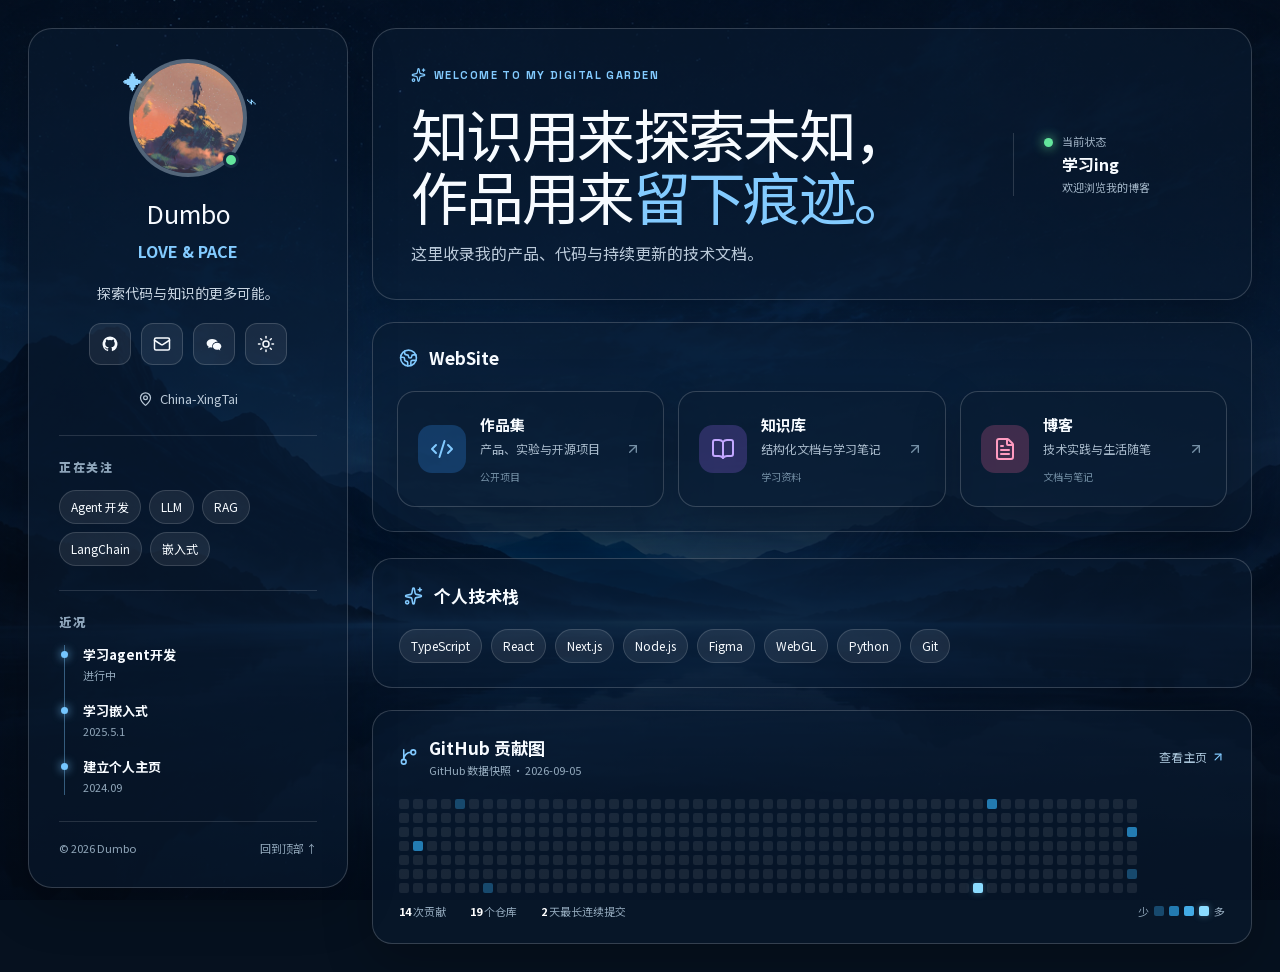
==== commit 510bedd6: "Publish contact buttons and theme toggle" ====
--- a/index.html
+++ b/index.html
@@ -1,4 +1,4 @@
-<!DOCTYPE html><html lang="zh-CN"><head><meta charSet="utf-8"/><meta name="viewport" content="width=device-width, initial-scale=1"/><link rel="stylesheet" href="/_next/static/css/index.DCZmeuNU.css" data-rsc-css-href="/_next/static/css/index.DCZmeuNU.css" data-precedence="vite-rsc/importer-resources"/><link rel="modulepreload" fetchPriority="low" href="/_next/static/chunks/index-CgY2RbYY.js"/><script src="/_next/static/chunks/rolldown-runtime-C60lm6uB.js" type="module" async=""></script><script src="/_next/static/chunks/framework-D_rUT4EX.js" type="module" async=""></script><link rel="modulepreload" href="/_next/static/chunks/layout-segment-context-BZY7jDEU.js" crossorigin=""/><link rel="modulepreload" href="/_next/static/chunks/page-CSTdxVMa.js" crossorigin=""/><link rel="modulepreload" href="/_next/static/chunks/arrow-up-right-DfUTWv9e.js" crossorigin=""/><link rel="modulepreload" href="/_next/static/chunks/book-open-t9W2RBdf.js" crossorigin=""/><title>个人主页-Dumbo</title><meta name="description" content="Dumbo 的公开项目、技术文档与学习资料。"/><script>Object.assign(((self[Symbol.for("vinext.navigationRuntime")]??={bootstrap:{routeManifest:null},functions:{}}).bootstrap.rsc??={rsc:[]}),{params:{},nav:{"pathname":"/","searchParams":[]}})</script><link rel="modulepreload" href="/_next/static/chunks/index-CgY2RbYY.js" />
+<!DOCTYPE html><html lang="zh-CN"><head><meta charSet="utf-8"/><meta name="viewport" content="width=device-width, initial-scale=1"/><link rel="stylesheet" href="/_next/static/css/index.BSvGWcRN.css" data-rsc-css-href="/_next/static/css/index.BSvGWcRN.css" data-precedence="vite-rsc/importer-resources"/><link rel="modulepreload" fetchPriority="low" href="/_next/static/chunks/index-DnExappN.js"/><script src="/_next/static/chunks/rolldown-runtime-C60lm6uB.js" type="module" async=""></script><script src="/_next/static/chunks/framework-D_rUT4EX.js" type="module" async=""></script><link rel="modulepreload" href="/_next/static/chunks/layout-segment-context-Cv-prrMd.js" crossorigin=""/><link rel="modulepreload" href="/_next/static/chunks/page-vIe8ypA6.js" crossorigin=""/><link rel="modulepreload" href="/_next/static/chunks/dist-CMh-vUsX.js" crossorigin=""/><link rel="modulepreload" href="/_next/static/chunks/arrow-up-right-DfUTWv9e.js" crossorigin=""/><link rel="modulepreload" href="/_next/static/chunks/sun-DSilGqbs.js" crossorigin=""/><title>个人主页-Dumbo</title><meta name="description" content="Dumbo 的公开项目、技术文档与学习资料。"/><script>Object.assign(((self[Symbol.for("vinext.navigationRuntime")]??={bootstrap:{routeManifest:null},functions:{}}).bootstrap.rsc??={rsc:[]}),{params:{},nav:{"pathname":"/","searchParams":[]}})</script><link rel="modulepreload" href="/_next/static/chunks/index-DnExappN.js" />
 <link rel="preload" href="/_next/static/_vinext_fonts/noto-sans-sc-2264a9427715/noto-sans-sc-1ef05131.woff2" as="font" type="font/woff2" crossorigin />
 <link rel="preload" href="/_next/static/_vinext_fonts/space-grotesk-97101337fff0/space-grotesk-a57c9413.woff2" as="font" type="font/woff2" crossorigin />
 <style data-vinext-fonts>@font-face {
@@ -3358,4 +3358,4 @@
 
 .__variable_space_grotesk_0k4wekg { --font-display: 'Space Grotesk', 'Space Grotesk Fallback'; }
 </style>
-</head><body class="__variable_noto_sans_sc_1glrxl7 __variable_space_grotesk_0k4wekg"><main class="page-frame" id="top" style="background-image:linear-gradient(rgba(3,10,22,.28), rgba(3,10,22,.72)), url(&#x27;/night-landscape.png&#x27;)"><header class="mobile-bar"><a href="#top" class="mini-brand"><span>D</span> Dumbo&#x27;s Space</a><button type="button" aria-label="切换菜单"><svg xmlns="http://www.w3.org/2000/svg" width="24" height="24" viewBox="0 0 24 24" fill="none" stroke="currentColor" stroke-width="2" stroke-linecap="round" stroke-linejoin="round" class="lucide lucide-menu" aria-hidden="true"><path d="M4 5h16"></path><path d="M4 12h16"></path><path d="M4 19h16"></path></svg></button></header><div class="dashboard"><aside class="profile-panel glass"><div class="profile-head"><div class="avatar-wrap"><img class="avatar" src="/avatar.jpg" alt="Dumbo 的头像：站在山峰上的人物" width="118" height="118" style="object-fit:cover"/><span class="orbit one">✦</span><span class="orbit two">⌁</span><span class="online-dot"></span></div><h1>你好，我是 Dumbo</h1><p class="role">个人作品与学习记录</p><p class="bio">记录项目实践，整理学习文档，探索代码与知识的更多可能。</p><div class="social-row"><a href="https://github.com/Dumbo05" aria-label="GitHub"><svg xmlns="http://www.w3.org/2000/svg" width="24" height="24" viewBox="0 0 24 24" fill="none" stroke="currentColor" stroke-width="2" stroke-linecap="round" stroke-linejoin="round" class="lucide lucide-git-branch" aria-hidden="true"><path d="M15 6a9 9 0 0 0-9 9V3"></path><circle cx="18" cy="6" r="3"></circle><circle cx="6" cy="18" r="3"></circle></svg></a><a href="https://github.com/Dumbo05?tab=repositories" aria-label="仓库"><svg xmlns="http://www.w3.org/2000/svg" width="24" height="24" viewBox="0 0 24 24" fill="none" stroke="currentColor" stroke-width="2" stroke-linecap="round" stroke-linejoin="round" class="lucide lucide-mail" aria-hidden="true"><path d="m22 7-8.991 5.727a2 2 0 0 1-2.009 0L2 7"></path><rect x="2" y="4" width="20" height="16" rx="2"></rect></svg></a><a href="/blog/" aria-label="博客"><svg xmlns="http://www.w3.org/2000/svg" width="24" height="24" viewBox="0 0 24 24" fill="none" stroke="currentColor" stroke-width="2" stroke-linecap="round" stroke-linejoin="round" class="lucide lucide-book-open" aria-hidden="true"><path d="M12 5v16"></path><path d="M20.001 19A2 2 0 0022 17V5a2 2 0 00-1.999-2L16 3.002A5 5 0 0012 5a5 5 0 00-4-2H4a2 2 0 00-2 2v12a2 2 0 001.999 2H8a5 5 0 014 2 5 5 0 014-2z"></path></svg></a><a href="https://github.com/Dumbo05?tab=repositories" aria-label="项目"><svg xmlns="http://www.w3.org/2000/svg" width="24" height="24" viewBox="0 0 24 24" fill="none" stroke="currentColor" stroke-width="2" stroke-linecap="round" stroke-linejoin="round" class="lucide lucide-code-xml" aria-hidden="true"><path d="m18 16 4-4-4-4"></path><path d="m6 8-4 4 4 4"></path><path d="m14.5 4-5 16"></path></svg></a></div><div class="profile-meta"><span><svg xmlns="http://www.w3.org/2000/svg" width="24" height="24" viewBox="0 0 24 24" fill="none" stroke="currentColor" stroke-width="2" stroke-linecap="round" stroke-linejoin="round" class="lucide lucide-map-pin" aria-hidden="true"><path d="M20 10c0 4.993-5.539 10.193-7.399 11.799a1 1 0 0 1-1.202 0C9.539 20.193 4 14.993 4 10a8 8 0 0 1 16 0"></path><circle cx="12" cy="10" r="3"></circle></svg> GitHub / Dumbo05</span><span><svg xmlns="http://www.w3.org/2000/svg" width="24" height="24" viewBox="0 0 24 24" fill="none" stroke="currentColor" stroke-width="2" stroke-linecap="round" stroke-linejoin="round" class="lucide lucide-briefcase-business" aria-hidden="true"><path d="M12 12h.01"></path><path d="M16 6V4a2 2 0 0 0-2-2h-4a2 2 0 0 0-2 2v2"></path><path d="M22 13a18.15 18.15 0 0 1-20 0"></path><rect width="20" height="14" x="2" y="6" rx="2"></rect></svg> 作品与文档持续整理中</span></div></div><div class="side-block"><p class="block-label">正在关注</p><div class="tag-cloud"><span>Agent 开发</span><span>LLM</span><span>RAG</span><span>LangChain</span><span>嵌入式</span></div></div><div class="side-block"><p class="block-label">近况</p><div class="timeline"><div><i></i><strong>构建个人知识库</strong><span>进行中</span></div><div><i></i><strong>整理公开项目</strong><span>进行中</span></div><div><i></i><strong>建立个人主页</strong><span>2026.09</span></div></div></div><footer><span>© 2026 Dumbo</span><a href="#top">回到顶部 ↑</a></footer></aside><section class="content-area"><section class="welcome glass"><div><span class="eyebrow"><svg xmlns="http://www.w3.org/2000/svg" width="24" height="24" viewBox="0 0 24 24" fill="none" stroke="currentColor" stroke-width="2" stroke-linecap="round" stroke-linejoin="round" class="lucide lucide-sparkles" aria-hidden="true"><path d="M11.017 2.814a1 1 0 0 1 1.966 0l1.051 5.558a2 2 0 0 0 1.594 1.594l5.558 1.051a1 1 0 0 1 0 1.966l-5.558 1.051a2 2 0 0 0-1.594 1.594l-1.051 5.558a1 1 0 0 1-1.966 0l-1.051-5.558a2 2 0 0 0-1.594-1.594l-5.558-1.051a1 1 0 0 1 0-1.966l5.558-1.051a2 2 0 0 0 1.594-1.594z"></path><path d="M20 2v4"></path><path d="M22 4h-4"></path><circle cx="4" cy="20" r="2"></circle></svg> WELCOME TO MY DIGITAL GARDEN</span><h2>知识用来探索未知，<br/>作品用来<span>留下痕迹。</span></h2><p>这里收录我的产品、代码与持续更新的技术文档。</p></div><div class="status-card"><i></i><span>当前状态</span><strong>持续整理</strong><small>欢迎浏览公开项目</small></div></section><section class="content-section website-panel glass" id="sites"><div class="section-title"><div><svg xmlns="http://www.w3.org/2000/svg" width="24" height="24" viewBox="0 0 24 24" fill="none" stroke="currentColor" stroke-width="2" stroke-linecap="round" stroke-linejoin="round" class="lucide lucide-earth" aria-hidden="true"><path d="M21.54 15H17a2 2 0 0 0-2 2v4.54"></path><path d="M7 3.34V5a3 3 0 0 0 3 3a2 2 0 0 1 2 2c0 1.1.9 2 2 2a2 2 0 0 0 2-2c0-1.1.9-2 2-2h3.17"></path><path d="M11 21.95V18a2 2 0 0 0-2-2a2 2 0 0 1-2-2v-1a2 2 0 0 0-2-2H2.05"></path><circle cx="12" cy="12" r="10"></circle></svg><span><strong>WebSite</strong><small>我的站点与内容入口</small></span></div></div><div class="site-grid"><a class="site-card glass blue" href="https://github.com/Dumbo05?tab=repositories"><span class="site-icon"><svg xmlns="http://www.w3.org/2000/svg" width="24" height="24" viewBox="0 0 24 24" fill="none" stroke="currentColor" stroke-width="2" stroke-linecap="round" stroke-linejoin="round" class="lucide lucide-code-xml" aria-hidden="true"><path d="m18 16 4-4-4-4"></path><path d="m6 8-4 4 4 4"></path><path d="m14.5 4-5 16"></path></svg></span><div><strong>作品集</strong><p>产品、实验与开源项目</p><small>公开项目</small></div><svg xmlns="http://www.w3.org/2000/svg" width="24" height="24" viewBox="0 0 24 24" fill="none" stroke="currentColor" stroke-width="2" stroke-linecap="round" stroke-linejoin="round" class="lucide lucide-arrow-up-right" aria-hidden="true"><path d="M7 7h10v10"></path><path d="M7 17 17 7"></path></svg></a><a class="site-card glass violet" href="https://github.com/Dumbo05/minimind-deep-dive"><span class="site-icon"><svg xmlns="http://www.w3.org/2000/svg" width="24" height="24" viewBox="0 0 24 24" fill="none" stroke="currentColor" stroke-width="2" stroke-linecap="round" stroke-linejoin="round" class="lucide lucide-book-open" aria-hidden="true"><path d="M12 5v16"></path><path d="M20.001 19A2 2 0 0022 17V5a2 2 0 00-1.999-2L16 3.002A5 5 0 0012 5a5 5 0 00-4-2H4a2 2 0 00-2 2v12a2 2 0 001.999 2H8a5 5 0 014 2 5 5 0 014-2z"></path></svg></span><div><strong>知识库</strong><p>结构化文档与学习笔记</p><small>学习资料</small></div><svg xmlns="http://www.w3.org/2000/svg" width="24" height="24" viewBox="0 0 24 24" fill="none" stroke="currentColor" stroke-width="2" stroke-linecap="round" stroke-linejoin="round" class="lucide lucide-arrow-up-right" aria-hidden="true"><path d="M7 7h10v10"></path><path d="M7 17 17 7"></path></svg></a><a class="site-card glass pink" href="/blog/"><span class="site-icon"><svg xmlns="http://www.w3.org/2000/svg" width="24" height="24" viewBox="0 0 24 24" fill="none" stroke="currentColor" stroke-width="2" stroke-linecap="round" stroke-linejoin="round" class="lucide lucide-file-text" aria-hidden="true"><path d="M6 22a2 2 0 0 1-2-2V4a2 2 0 0 1 2-2h8a2.4 2.4 0 0 1 1.704.706l3.588 3.588A2.4 2.4 0 0 1 20 8v12a2 2 0 0 1-2 2z"></path><path d="M14 2v5a1 1 0 0 0 1 1h5"></path><path d="M10 9H8"></path><path d="M16 13H8"></path><path d="M16 17H8"></path></svg></span><div><strong>博客</strong><p>技术实践与生活随笔</p><small>文档与笔记</small></div><svg xmlns="http://www.w3.org/2000/svg" width="24" height="24" viewBox="0 0 24 24" fill="none" stroke="currentColor" stroke-width="2" stroke-linecap="round" stroke-linejoin="round" class="lucide lucide-arrow-up-right" aria-hidden="true"><path d="M7 7h10v10"></path><path d="M7 17 17 7"></path></svg></a></div></section><section class="glass skill-card"><div class="section-title"><div><svg xmlns="http://www.w3.org/2000/svg" width="24" height="24" viewBox="0 0 24 24" fill="none" stroke="currentColor" stroke-width="2" stroke-linecap="round" stroke-linejoin="round" class="lucide lucide-sparkles" aria-hidden="true"><path d="M11.017 2.814a1 1 0 0 1 1.966 0l1.051 5.558a2 2 0 0 0 1.594 1.594l5.558 1.051a1 1 0 0 1 0 1.966l-5.558 1.051a2 2 0 0 0-1.594 1.594l-1.051 5.558a1 1 0 0 1-1.966 0l-1.051-5.558a2 2 0 0 0-1.594-1.594l-5.558-1.051a1 1 0 0 1 0-1.966l5.558-1.051a2 2 0 0 0 1.594-1.594z"></path><path d="M20 2v4"></path><path d="M22 4h-4"></path><circle cx="4" cy="20" r="2"></circle></svg><span><strong>技术与工具</strong><small>本站技术与公开仓库涉及的工具</small></span></div></div><div class="skill-list"><span>TypeScript</span><span>React</span><span>Next.js</span><span>Node.js</span><span>Figma</span><span>WebGL</span><span>Python</span><span>Git</span></div></section><section class="glass contribution-card"><div class="card-title"><div><svg xmlns="http://www.w3.org/2000/svg" width="24" height="24" viewBox="0 0 24 24" fill="none" stroke="currentColor" stroke-width="2" stroke-linecap="round" stroke-linejoin="round" class="lucide lucide-git-branch" aria-hidden="true"><path d="M15 6a9 9 0 0 0-9 9V3"></path><circle cx="18" cy="6" r="3"></circle><circle cx="6" cy="18" r="3"></circle></svg><span><strong>GitHub 贡献图</strong><small>GitHub 数据快照 · 2026-09-05</small></span></div><a href="https://github.com/Dumbo05">查看主页 <svg xmlns="http://www.w3.org/2000/svg" width="24" height="24" viewBox="0 0 24 24" fill="none" stroke="currentColor" stroke-width="2" stroke-linecap="round" stroke-linejoin="round" class="lucide lucide-arrow-up-right" aria-hidden="true"><path d="M7 7h10v10"></path><path d="M7 17 17 7"></path></svg></a></div><div class="contribution-wrap"><div class="contribution-grid" aria-label="GitHub 贡献热力图"><i data-level="0"></i><i data-level="0"></i><i data-level="0"></i><i data-level="0"></i><i data-level="0"></i><i data-level="0"></i><i data-level="0"></i><i data-level="0"></i><i data-level="0"></i><i data-level="0"></i><i data-level="2"></i><i data-level="0"></i><i data-level="0"></i><i data-level="0"></i><i data-level="0"></i><i data-level="0"></i><i data-level="0"></i><i data-level="0"></i><i data-level="0"></i><i data-level="0"></i><i data-level="0"></i><i data-level="0"></i><i data-level="0"></i><i data-level="0"></i><i data-level="0"></i><i data-level="0"></i><i data-level="0"></i><i data-level="0"></i><i data-level="1"></i><i data-level="0"></i><i data-level="0"></i><i data-level="0"></i><i data-level="0"></i><i data-level="0"></i><i data-level="0"></i><i data-level="0"></i><i data-level="0"></i><i data-level="0"></i><i data-level="0"></i><i data-level="0"></i><i data-level="0"></i><i data-level="0"></i><i data-level="0"></i><i data-level="0"></i><i data-level="0"></i><i data-level="0"></i><i data-level="0"></i><i data-level="0"></i><i data-level="1"></i><i data-level="0"></i><i data-level="0"></i><i data-level="0"></i><i data-level="0"></i><i data-level="0"></i><i data-level="0"></i><i data-level="0"></i><i data-level="0"></i><i data-level="0"></i><i data-level="0"></i><i data-level="0"></i><i data-level="0"></i><i data-level="0"></i><i data-level="0"></i><i data-level="0"></i><i data-level="0"></i><i data-level="0"></i><i data-level="0"></i><i data-level="0"></i><i data-level="0"></i><i data-level="0"></i><i data-level="0"></i><i data-level="0"></i><i data-level="0"></i><i data-level="0"></i><i data-level="0"></i><i data-level="0"></i><i data-level="0"></i><i data-level="0"></i><i data-level="0"></i><i data-level="0"></i><i data-level="0"></i><i data-level="0"></i><i data-level="0"></i><i data-level="0"></i><i data-level="0"></i><i data-level="0"></i><i data-level="0"></i><i data-level="0"></i><i data-level="0"></i><i data-level="0"></i><i data-level="0"></i><i data-level="0"></i><i data-level="0"></i><i data-level="0"></i><i data-level="0"></i><i data-level="0"></i><i data-level="0"></i><i data-level="0"></i><i data-level="0"></i><i data-level="0"></i><i data-level="0"></i><i data-level="0"></i><i data-level="0"></i><i data-level="0"></i><i data-level="0"></i><i data-level="0"></i><i data-level="0"></i><i data-level="0"></i><i data-level="0"></i><i data-level="0"></i><i data-level="0"></i><i data-level="0"></i><i data-level="0"></i><i data-level="0"></i><i data-level="0"></i><i data-level="0"></i><i data-level="0"></i><i data-level="0"></i><i data-level="0"></i><i data-level="0"></i><i data-level="0"></i><i data-level="0"></i><i data-level="0"></i><i data-level="0"></i><i data-level="0"></i><i data-level="0"></i><i data-level="0"></i><i data-level="0"></i><i data-level="0"></i><i data-level="0"></i><i data-level="0"></i><i data-level="0"></i><i data-level="0"></i><i data-level="0"></i><i data-level="0"></i><i data-level="0"></i><i data-level="0"></i><i data-level="0"></i><i data-level="0"></i><i data-level="0"></i><i data-level="0"></i><i data-level="0"></i><i data-level="0"></i><i data-level="0"></i><i data-level="0"></i><i data-level="0"></i><i data-level="0"></i><i data-level="0"></i><i data-level="0"></i><i data-level="0"></i><i data-level="0"></i><i data-level="0"></i><i data-level="0"></i><i data-level="0"></i><i data-level="0"></i><i data-level="0"></i><i data-level="0"></i><i data-level="0"></i><i data-level="0"></i><i data-level="0"></i><i data-level="0"></i><i data-level="0"></i><i data-level="0"></i><i data-level="0"></i><i data-level="0"></i><i data-level="0"></i><i data-level="0"></i><i data-level="0"></i><i data-level="0"></i><i data-level="0"></i><i data-level="0"></i><i data-level="0"></i><i data-level="0"></i><i data-level="0"></i><i data-level="0"></i><i data-level="0"></i><i data-level="0"></i><i data-level="0"></i><i data-level="0"></i><i data-level="0"></i><i data-level="0"></i><i data-level="0"></i><i data-level="0"></i><i data-level="0"></i><i data-level="0"></i><i data-level="0"></i><i data-level="0"></i><i data-level="0"></i><i data-level="0"></i><i data-level="0"></i><i data-level="0"></i><i data-level="0"></i><i data-level="0"></i><i data-level="0"></i><i data-level="0"></i><i data-level="0"></i><i data-level="0"></i><i data-level="0"></i><i data-level="0"></i><i data-level="0"></i><i data-level="0"></i><i data-level="0"></i><i data-level="0"></i><i data-level="0"></i><i data-level="0"></i><i data-level="0"></i><i data-level="0"></i><i data-level="0"></i><i data-level="0"></i><i data-level="0"></i><i data-level="0"></i><i data-level="0"></i><i data-level="0"></i><i data-level="0"></i><i data-level="0"></i><i data-level="0"></i><i data-level="0"></i><i data-level="0"></i><i data-level="0"></i><i data-level="0"></i><i data-level="0"></i><i data-level="0"></i><i data-level="0"></i><i data-level="0"></i><i data-level="0"></i><i data-level="0"></i><i data-level="0"></i><i data-level="0"></i><i data-level="0"></i><i data-level="0"></i><i data-level="0"></i><i data-level="0"></i><i data-level="0"></i><i data-level="0"></i><i data-level="0"></i><i data-level="0"></i><i data-level="0"></i><i data-level="0"></i><i data-level="0"></i><i data-level="0"></i><i data-level="0"></i><i data-level="0"></i><i data-level="0"></i><i data-level="0"></i><i data-level="0"></i><i data-level="0"></i><i data-level="0"></i><i data-level="0"></i><i data-level="0"></i><i data-level="0"></i><i data-level="0"></i><i data-level="0"></i><i data-level="0"></i><i data-level="0"></i><i data-level="0"></i><i data-level="0"></i><i data-level="0"></i><i data-level="0"></i><i data-level="0"></i><i data-level="0"></i><i data-level="0"></i><i data-level="0"></i><i data-level="0"></i><i data-level="0"></i><i data-level="0"></i><i data-level="0"></i><i data-level="0"></i><i data-level="0"></i><i data-level="0"></i><i data-level="0"></i><i data-level="0"></i><i data-level="0"></i><i data-level="0"></i><i data-level="0"></i><i data-level="0"></i><i data-level="0"></i><i data-level="0"></i><i data-level="0"></i><i data-level="0"></i><i data-level="0"></i><i data-level="0"></i><i data-level="0"></i><i data-level="0"></i><i data-level="0"></i><i data-level="0"></i><i data-level="0"></i><i data-level="0"></i><i data-level="0"></i><i data-level="0"></i><i data-level="0"></i><i data-level="0"></i><i data-level="0"></i><i data-level="0"></i><i data-level="4"></i><i data-level="2"></i><i data-level="0"></i><i data-level="0"></i><i data-level="0"></i><i data-level="0"></i><i data-level="0"></i><i data-level="0"></i><i data-level="0"></i><i data-level="0"></i><i data-level="0"></i><i data-level="0"></i><i data-level="0"></i><i data-level="0"></i><i data-level="0"></i><i data-level="0"></i><i data-level="0"></i><i data-level="0"></i><i data-level="0"></i><i data-level="0"></i><i data-level="0"></i><i data-level="0"></i><i data-level="0"></i><i data-level="0"></i><i data-level="0"></i><i data-level="0"></i><i data-level="0"></i><i data-level="0"></i><i data-level="0"></i><i data-level="0"></i><i data-level="0"></i><i data-level="0"></i><i data-level="0"></i><i data-level="0"></i><i data-level="0"></i><i data-level="0"></i><i data-level="0"></i><i data-level="0"></i><i data-level="0"></i><i data-level="0"></i><i data-level="0"></i><i data-level="0"></i><i data-level="0"></i><i data-level="0"></i><i data-level="0"></i><i data-level="0"></i><i data-level="0"></i><i data-level="0"></i><i data-level="0"></i><i data-level="0"></i><i data-level="0"></i><i data-level="0"></i><i data-level="0"></i><i data-level="0"></i><i data-level="0"></i><i data-level="0"></i><i data-level="0"></i><i data-level="0"></i><i data-level="0"></i><i data-level="0"></i><i data-level="0"></i><i data-level="0"></i><i data-level="0"></i><i data-level="0"></i><i data-level="0"></i><i data-level="0"></i><i data-level="0"></i><i data-level="0"></i><i data-level="0"></i><i data-level="0"></i><i data-level="0"></i><i data-level="0"></i><i data-level="0"></i><i data-level="2"></i><i data-level="0"></i><i data-level="0"></i><i data-level="1"></i><i data-level="0"></i></div></div><div class="contribution-foot"><span><strong>14</strong> 次贡献</span><span><strong>19</strong> 个仓库</span><span><strong>2</strong> 天最长连续提交</span><span class="legend">少 <i data-level="1"></i><i data-level="2"></i><i data-level="3"></i><i data-level="4"></i> 多</span></div></section></section></div></main><script type="module" src="/_next/static/chunks/index-CgY2RbYY.js" id="_R_" async=""></script><script>((self[Symbol.for("vinext.navigationRuntime")]??={bootstrap:{routeManifest:null},functions:{}}).bootstrap.rsc??={rsc:[]}).rsc.push("2:I[\"8c0f216c4604\",[],\"Children\",1]\n")</script><script>((self[Symbol.for("vinext.navigationRuntime")]??={bootstrap:{routeManifest:null},functions:{}}).bootstrap.rsc??={rsc:[]}).rsc.push("3:I[\"593f344dc510\",[],\"GlobalErrorBoundary\",1]\n")</script><script>((self[Symbol.for("vinext.navigationRuntime")]??={bootstrap:{routeManifest:null},functions:{}}).bootstrap.rsc??={rsc:[]}).rsc.push("4:I[\"0b874ad30386\",[],\"default\",1]\n")</script><script>((self[Symbol.for("vinext.navigationRuntime")]??={bootstrap:{routeManifest:null},functions:{}}).bootstrap.rsc??={rsc:[]}).rsc.push("5:I[\"593f344dc510\",[],\"ErrorBoundary\",1]\n")</script><script>((self[Symbol.for("vinext.navigationRuntime")]??={bootstrap:{routeManifest:null},functions:{}}).bootstrap.rsc??={rsc:[]}).rsc.push("6:I[\"15c18cfaeeff\",[],\"LayoutSegmentProvider\",1]\n")</script><script>((self[Symbol.for("vinext.navigationRuntime")]??={bootstrap:{routeManifest:null},functions:{}}).bootstrap.rsc??={rsc:[]}).rsc.push("7:I[\"8c0f216c4604\",[],\"Slot\",1]\n")</script><script>((self[Symbol.for("vinext.navigationRuntime")]??={bootstrap:{routeManifest:null},functions:{}}).bootstrap.rsc??={rsc:[]}).rsc.push("8:I[\"593f344dc510\",[],\"NotFoundBoundary\",1]\n")</script><script>((self[Symbol.for("vinext.navigationRuntime")]??={bootstrap:{routeManifest:null},functions:{}}).bootstrap.rsc??={rsc:[]}).rsc.push("9:I[\"9276801271d6\",[],\"AppRouterScrollTarget\",1]\n")</script><script>((self[Symbol.for("vinext.navigationRuntime")]??={bootstrap:{routeManifest:null},functions:{}}).bootstrap.rsc??={rsc:[]}).rsc.push("a:I[\"593f344dc510\",[],\"RedirectBoundary\",1]\n")</script><script>((self[Symbol.for("vinext.navigationRuntime")]??={bootstrap:{routeManifest:null},functions:{}}).bootstrap.rsc??={rsc:[]}).rsc.push(":HL[\"/_next/static/css/index.DCZmeuNU.css\",\"style\"     ]\n")</script><script>((self[Symbol.for("vinext.navigationRuntime")]??={bootstrap:{routeManifest:null},functions:{}}).bootstrap.rsc??={rsc:[]}).rsc.push("0:{\"page:/\":\"$L1\",\"layout:/\":[[[\"$\",\"link\",\"css:/_next/static/css/index.DCZmeuNU.css\",{\"rel\":\"stylesheet\",\"precedence\":\"vite-rsc/importer-resources\",\"href\":\"/_next/static/css/index.DCZmeuNU.css\",\"data-rsc-css-href\":\"/_next/static/css/index.DCZmeuNU.css\"}],\"$undefined\"],[\"$\",\"html\",null,{\"lang\":\"zh-CN\",\"children\":[\"$\",\"body\",null,{\"className\":\"__variable_noto_sans_sc_1glrxl7 __variable_space_grotesk_0k4wekg\",\"children\":[\"$\",\"$L2\",null,{}]}]}]],\"route:/\":[[[\"$\",\"meta\",null,{\"charSet\":\"utf-8\"}],[[\"$\",\"title\",\"0\",{\"children\":\"个人主页-Dumbo\"}],[\"$\",\"meta\",\"1\",{\"name\":\"description\",\"content\":\"Dumbo 的公开项目、技术文档与学习资料。\"}]],[[\"$\",\"meta\",\"0\",{\"name\":\"viewport\",\"content\":\"width=device-width, initial-scale=1\"}]]],[\"$\",\"$L3\",null,{\"fallback\":\"$4\",\"children\":[\"$\",\"$L5\",null,{\"fallback\":\"$4\",\"children\":[\"$\",\"$L6\",null,{\"providerId\":\"layout:/\",\"segmentMap\":{\"children\":[]},\"children\":[\"$\",\"$L7\",null,{\"id\":\"layout:/\",\"parallelSlots\":\"$undefined\",\"children\":[\"$\",\"$L8\",null,{\"resetKey\":\"\",\"fallback\":[[\"$\",\"title\",null,{\"children\":\"404: This page could not be found.\"}],[\"$\",\"div\",null,{\"style\":{\"fontFamily\":\"system-ui,\\\"Segoe UI\\\",Roboto,Helvetica,Arial,sans-serif,\\\"Apple Color Emoji\\\",\\\"Segoe UI Emoji\\\"\",\"height\":\"100vh\",\"textAlign\":\"center\",\"display\":\"flex\",\"flexDirection\":\"column\",\"alignItems\":\"center\",\"justifyContent\":\"center\"},\"children\":[\"$\",\"div\",null,{\"children\":[[\"$\",\"style\",null,{\"dangerouslySetInnerHTML\":{\"__html\":\"body{color:#000;background:#fff;margin:0}.next-error-h1{border-right:1px solid rgba(0,0,0,.3)}@media (prefers-color-scheme:dark){body{color:#fff;background:#000}.next-error-h1{border-right:1px solid rgba(255,255,255,.3)}}\"}}],[\"$\",\"h1\",null,{\"className\":\"next-error-h1\",\"style\":{\"display\":\"inline-block\",\"margin\":\"0 20px 0 0\",\"padding\":\"0 23px 0 0\",\"fontSize\":24,\"fontWeight\":500,\"verticalAlign\":\"top\",\"lineHeight\":\"49px\"},\"children\":404}],[\"$\",\"div\",null,{\"style\":{\"display\":\"inline-block\"},\"children\":[\"$\",\"h2\",null,{\"style\":{\"fontSize\":14,\"fontWeight\":400,\"lineHeight\":\"49px\",\"margin\":0},\"children\":\"This page could not be found.\"}]}]]}]}]],\"children\":[\"$\",\"$L9\",null,{\"children\":[\"$\",\"$La\",null,{\"children\":[[\"$\",\"$L6\",null,{\"providerId\":\"page:/\",\"segmentMap\":{\"children\":[\"__PAGE__\"]},\"children\":[\"$\",\"$L7\",null,{\"id\":\"page:/\"}]}],null]}]}]}]}]}]}]}],null,null],\"__route\":\"route:/\",\"__interceptionContext\":null,\"__layoutIds\":[\"layout:/\"],\"__rootLayout\":\"/\",\"__bfcacheSegmentIdentities\":{\"layout:/\":\"[\\\"layout\\\",\\\"layout:/\\\",\\\"root-boundary:/\\\",\\\"\\\"]\",\"page:/\":\"[\\\"page\\\",\\\"page:/\\\",\\\"root-boundary:/\\\",\\\"\\\"]\"},\"__srcPage\":[\"page\"],\"__layoutFlags\":{\"layout:/\":\"s\"},\"__artifactCompatibility\":{\"schemaVersion\":1,\"graphVersion\":\"app-route-graph:1177fd80f83fa7b0\",\"deploymentVersion\":\"d8c18ee2-fee4-4d15-af16-3e0b42694da0\",\"appElementsSchemaVersion\":1,\"rscPayloadSchemaVersion\":1,\"rootBoundaryId\":\"/\",\"renderEpoch\":null}}\n")</script><script>((self[Symbol.for("vinext.navigationRuntime")]??={bootstrap:{routeManifest:null},functions:{}}).bootstrap.rsc??={rsc:[]}).rsc.push("b:I[\"6efdf509a785\",[],\"default\",1]\n")</script><script>((self[Symbol.for("vinext.navigationRuntime")]??={bootstrap:{routeManifest:null},functions:{}}).bootstrap.rsc??={rsc:[]}).rsc.push("1:[\"$\",\"$Lb\",null,{\"params\":\"$@c\",\"searchParams\":\"$@d\"}]\n")</script><script>((self[Symbol.for("vinext.navigationRuntime")]??={bootstrap:{routeManifest:null},functions:{}}).bootstrap.rsc??={rsc:[]}).rsc.push("c:{}\n")</script><script>((self[Symbol.for("vinext.navigationRuntime")]??={bootstrap:{routeManifest:null},functions:{}}).bootstrap.rsc??={rsc:[]}).rsc.push("d:{}\n")</script><script>Object.assign(((self[Symbol.for("vinext.navigationRuntime")]??={bootstrap:{routeManifest:null},functions:{}}).bootstrap.rsc??={rsc:[]}),{"initialCacheKind":"dynamic"});((self[Symbol.for("vinext.navigationRuntime")]??={bootstrap:{routeManifest:null},functions:{}}).bootstrap.rsc??={rsc:[]}).done=true</script></body></html>+</head><body class="__variable_noto_sans_sc_1glrxl7 __variable_space_grotesk_0k4wekg"><main class="page-frame dark-mode" id="top" style="background-image:linear-gradient(rgba(3,10,22,.28), rgba(3,10,22,.72)), url(&#x27;/night-landscape.png&#x27;)"><header class="mobile-bar"><a href="#top" class="mini-brand"><span>D</span> Dumbo&#x27;s Space</a><button type="button" aria-label="切换菜单"><svg xmlns="http://www.w3.org/2000/svg" width="24" height="24" viewBox="0 0 24 24" fill="none" stroke="currentColor" stroke-width="2" stroke-linecap="round" stroke-linejoin="round" class="lucide lucide-menu" aria-hidden="true"><path d="M4 5h16"></path><path d="M4 12h16"></path><path d="M4 19h16"></path></svg></button></header><div class="dashboard"><aside class="profile-panel glass"><div class="profile-head"><div class="avatar-wrap"><img class="avatar" src="/avatar.jpg" alt="Dumbo 的头像：站在山峰上的人物" width="118" height="118" style="object-fit:cover"/><span class="orbit one">✦</span><span class="orbit two">⌁</span><span class="online-dot"></span></div><h1>Dumbo</h1><p class="role">LOVE &amp; PACE</p><p class="bio">探索代码与知识的更多可能。</p><div class="social-row"><a href="https://github.com/Dumbo05" aria-label="GitHub 主页" title="GitHub 主页"><svg viewBox="0 0 24 24" aria-hidden="true"><path fill="currentColor" d="M12 2a10 10 0 0 0-3.16 19.49c.5.09.68-.22.68-.48v-1.88c-2.78.6-3.37-1.18-3.37-1.18-.45-1.16-1.11-1.47-1.11-1.47-.91-.62.07-.61.07-.61 1 .07 1.53 1.03 1.53 1.03.9 1.53 2.35 1.09 2.92.83.09-.65.35-1.09.64-1.34-2.22-.25-4.55-1.11-4.55-4.94 0-1.09.39-1.98 1.03-2.68-.1-.25-.45-1.27.1-2.64 0 0 .84-.27 2.75 1.02A9.6 9.6 0 0 1 12 6.82a9.6 9.6 0 0 1 2.5.34c1.91-1.3 2.75-1.02 2.75-1.02.55 1.37.2 2.39.1 2.64.64.7 1.03 1.59 1.03 2.68 0 3.84-2.34 4.69-4.57 4.93.36.31.68.92.68 1.86v2.76c0 .27.18.58.69.48A10 10 0 0 0 12 2Z"></path></svg></a><a href="mailto:dumboz0217@gmail.com" aria-label="发送邮件" title="发送邮件"><svg xmlns="http://www.w3.org/2000/svg" width="24" height="24" viewBox="0 0 24 24" fill="none" stroke="currentColor" stroke-width="2" stroke-linecap="round" stroke-linejoin="round" class="lucide lucide-mail" aria-hidden="true"><path d="m22 7-8.991 5.727a2 2 0 0 1-2.009 0L2 7"></path><rect x="2" y="4" width="20" height="16" rx="2"></rect></svg></a><button type="button" aria-label="添加微信" title="添加微信" tabindex="0" data-base-ui-click-trigger="" id="base-ui-_R_feipi_" aria-haspopup="dialog" aria-expanded="false" data-slot="dialog-trigger"><svg viewBox="0 0 24 24" aria-hidden="true"><path d="M9.4 5.2c-4 0-7.2 2.5-7.2 5.8 0 1.8 1 3.4 2.7 4.5l-.7 2.2 2.6-1.3c.8.2 1.7.4 2.6.4h.5a5.4 5.4 0 0 1-.3-1.8c0-3.3 3-6 6.8-6h.5c-1-2.2-3.9-3.8-7.5-3.8Z" fill="currentColor"></path><path d="M21.8 15c0-2.6-2.6-4.7-5.7-4.7s-5.7 2.1-5.7 4.7 2.6 4.7 5.7 4.7c.7 0 1.4-.1 2.1-.3l2.1 1.1-.5-1.8c1.2-.9 2-2.2 2-3.7Z" fill="currentColor"></path><circle cx="7" cy="9.9" r=".8" fill="currentColor"></circle><circle cx="11.6" cy="9.9" r=".8" fill="currentColor"></circle><circle cx="14.1" cy="14.2" r=".7" fill="#fff"></circle><circle cx="18.1" cy="14.2" r=".7" fill="#fff"></circle></svg></button><button type="button" aria-label="切换到明亮模式" title="切换到明亮模式"><svg xmlns="http://www.w3.org/2000/svg" width="24" height="24" viewBox="0 0 24 24" fill="none" stroke="currentColor" stroke-width="2" stroke-linecap="round" stroke-linejoin="round" class="lucide lucide-sun" aria-hidden="true"><circle cx="12" cy="12" r="4"></circle><path d="M12 2v2"></path><path d="M12 20v2"></path><path d="m4.93 4.93 1.41 1.41"></path><path d="m17.66 17.66 1.41 1.41"></path><path d="M2 12h2"></path><path d="M20 12h2"></path><path d="m6.34 17.66-1.41 1.41"></path><path d="m19.07 4.93-1.41 1.41"></path></svg></button></div><div class="profile-meta"><span><svg xmlns="http://www.w3.org/2000/svg" width="24" height="24" viewBox="0 0 24 24" fill="none" stroke="currentColor" stroke-width="2" stroke-linecap="round" stroke-linejoin="round" class="lucide lucide-map-pin" aria-hidden="true"><path d="M20 10c0 4.993-5.539 10.193-7.399 11.799a1 1 0 0 1-1.202 0C9.539 20.193 4 14.993 4 10a8 8 0 0 1 16 0"></path><circle cx="12" cy="10" r="3"></circle></svg> China-XingTai</span></div></div><div class="side-block"><p class="block-label">正在关注</p><div class="tag-cloud"><span>Agent 开发</span><span>LLM</span><span>RAG</span><span>LangChain</span><span>嵌入式</span></div></div><div class="side-block"><p class="block-label">近况</p><div class="timeline"><div><i></i><strong>学习agent开发</strong><span>进行中</span></div><div><i></i><strong>学习嵌入式</strong><span>2025.5.1</span></div><div><i></i><strong>建立个人主页</strong><span>2024.09</span></div></div></div><footer><span>© 2026 Dumbo</span><a href="#top">回到顶部 ↑</a></footer></aside><section class="content-area"><section class="welcome glass"><div><span class="eyebrow"><svg xmlns="http://www.w3.org/2000/svg" width="24" height="24" viewBox="0 0 24 24" fill="none" stroke="currentColor" stroke-width="2" stroke-linecap="round" stroke-linejoin="round" class="lucide lucide-sparkles" aria-hidden="true"><path d="M11.017 2.814a1 1 0 0 1 1.966 0l1.051 5.558a2 2 0 0 0 1.594 1.594l5.558 1.051a1 1 0 0 1 0 1.966l-5.558 1.051a2 2 0 0 0-1.594 1.594l-1.051 5.558a1 1 0 0 1-1.966 0l-1.051-5.558a2 2 0 0 0-1.594-1.594l-5.558-1.051a1 1 0 0 1 0-1.966l5.558-1.051a2 2 0 0 0 1.594-1.594z"></path><path d="M20 2v4"></path><path d="M22 4h-4"></path><circle cx="4" cy="20" r="2"></circle></svg> WELCOME TO MY DIGITAL GARDEN</span><h2>知识用来探索未知，<br/>作品用来<span>留下痕迹。</span></h2><p>这里收录我的产品、代码与持续更新的技术文档。</p></div><div class="status-card"><i></i><span>当前状态</span><strong>学习ing</strong><small>欢迎浏览我的博客</small></div></section><section class="content-section website-panel glass" id="sites"><div class="section-title"><div><svg xmlns="http://www.w3.org/2000/svg" width="24" height="24" viewBox="0 0 24 24" fill="none" stroke="currentColor" stroke-width="2" stroke-linecap="round" stroke-linejoin="round" class="lucide lucide-earth" aria-hidden="true"><path d="M21.54 15H17a2 2 0 0 0-2 2v4.54"></path><path d="M7 3.34V5a3 3 0 0 0 3 3a2 2 0 0 1 2 2c0 1.1.9 2 2 2a2 2 0 0 0 2-2c0-1.1.9-2 2-2h3.17"></path><path d="M11 21.95V18a2 2 0 0 0-2-2a2 2 0 0 1-2-2v-1a2 2 0 0 0-2-2H2.05"></path><circle cx="12" cy="12" r="10"></circle></svg><span><strong>WebSite</strong></span></div></div><div class="site-grid"><a class="site-card glass blue" href="https://github.com/Dumbo05?tab=repositories"><span class="site-icon"><svg xmlns="http://www.w3.org/2000/svg" width="24" height="24" viewBox="0 0 24 24" fill="none" stroke="currentColor" stroke-width="2" stroke-linecap="round" stroke-linejoin="round" class="lucide lucide-code-xml" aria-hidden="true"><path d="m18 16 4-4-4-4"></path><path d="m6 8-4 4 4 4"></path><path d="m14.5 4-5 16"></path></svg></span><div><strong>作品集</strong><p>产品、实验与开源项目</p><small>公开项目</small></div><svg xmlns="http://www.w3.org/2000/svg" width="24" height="24" viewBox="0 0 24 24" fill="none" stroke="currentColor" stroke-width="2" stroke-linecap="round" stroke-linejoin="round" class="lucide lucide-arrow-up-right" aria-hidden="true"><path d="M7 7h10v10"></path><path d="M7 17 17 7"></path></svg></a><a class="site-card glass violet" href="https://github.com/Dumbo05/minimind-deep-dive"><span class="site-icon"><svg xmlns="http://www.w3.org/2000/svg" width="24" height="24" viewBox="0 0 24 24" fill="none" stroke="currentColor" stroke-width="2" stroke-linecap="round" stroke-linejoin="round" class="lucide lucide-book-open" aria-hidden="true"><path d="M12 5v16"></path><path d="M20.001 19A2 2 0 0022 17V5a2 2 0 00-1.999-2L16 3.002A5 5 0 0012 5a5 5 0 00-4-2H4a2 2 0 00-2 2v12a2 2 0 001.999 2H8a5 5 0 014 2 5 5 0 014-2z"></path></svg></span><div><strong>知识库</strong><p>结构化文档与学习笔记</p><small>学习资料</small></div><svg xmlns="http://www.w3.org/2000/svg" width="24" height="24" viewBox="0 0 24 24" fill="none" stroke="currentColor" stroke-width="2" stroke-linecap="round" stroke-linejoin="round" class="lucide lucide-arrow-up-right" aria-hidden="true"><path d="M7 7h10v10"></path><path d="M7 17 17 7"></path></svg></a><a class="site-card glass pink" href="/blog/"><span class="site-icon"><svg xmlns="http://www.w3.org/2000/svg" width="24" height="24" viewBox="0 0 24 24" fill="none" stroke="currentColor" stroke-width="2" stroke-linecap="round" stroke-linejoin="round" class="lucide lucide-file-text" aria-hidden="true"><path d="M6 22a2 2 0 0 1-2-2V4a2 2 0 0 1 2-2h8a2.4 2.4 0 0 1 1.704.706l3.588 3.588A2.4 2.4 0 0 1 20 8v12a2 2 0 0 1-2 2z"></path><path d="M14 2v5a1 1 0 0 0 1 1h5"></path><path d="M10 9H8"></path><path d="M16 13H8"></path><path d="M16 17H8"></path></svg></span><div><strong>博客</strong><p>技术实践与生活随笔</p><small>文档与笔记</small></div><svg xmlns="http://www.w3.org/2000/svg" width="24" height="24" viewBox="0 0 24 24" fill="none" stroke="currentColor" stroke-width="2" stroke-linecap="round" stroke-linejoin="round" class="lucide lucide-arrow-up-right" aria-hidden="true"><path d="M7 7h10v10"></path><path d="M7 17 17 7"></path></svg></a></div></section><section class="glass skill-card"><div class="section-title"><div><svg xmlns="http://www.w3.org/2000/svg" width="24" height="24" viewBox="0 0 24 24" fill="none" stroke="currentColor" stroke-width="2" stroke-linecap="round" stroke-linejoin="round" class="lucide lucide-sparkles" aria-hidden="true"><path d="M11.017 2.814a1 1 0 0 1 1.966 0l1.051 5.558a2 2 0 0 0 1.594 1.594l5.558 1.051a1 1 0 0 1 0 1.966l-5.558 1.051a2 2 0 0 0-1.594 1.594l-1.051 5.558a1 1 0 0 1-1.966 0l-1.051-5.558a2 2 0 0 0-1.594-1.594l-5.558-1.051a1 1 0 0 1 0-1.966l5.558-1.051a2 2 0 0 0 1.594-1.594z"></path><path d="M20 2v4"></path><path d="M22 4h-4"></path><circle cx="4" cy="20" r="2"></circle></svg><span><strong>个人技术栈</strong></span></div></div><div class="skill-list"><span>TypeScript</span><span>React</span><span>Next.js</span><span>Node.js</span><span>Figma</span><span>WebGL</span><span>Python</span><span>Git</span></div></section><section class="glass contribution-card"><div class="card-title"><div><svg xmlns="http://www.w3.org/2000/svg" width="24" height="24" viewBox="0 0 24 24" fill="none" stroke="currentColor" stroke-width="2" stroke-linecap="round" stroke-linejoin="round" class="lucide lucide-git-branch" aria-hidden="true"><path d="M15 6a9 9 0 0 0-9 9V3"></path><circle cx="18" cy="6" r="3"></circle><circle cx="6" cy="18" r="3"></circle></svg><span><strong>GitHub 贡献图</strong><small>GitHub 数据快照 · 2026-09-05</small></span></div><a href="https://github.com/Dumbo05">查看主页 <svg xmlns="http://www.w3.org/2000/svg" width="24" height="24" viewBox="0 0 24 24" fill="none" stroke="currentColor" stroke-width="2" stroke-linecap="round" stroke-linejoin="round" class="lucide lucide-arrow-up-right" aria-hidden="true"><path d="M7 7h10v10"></path><path d="M7 17 17 7"></path></svg></a></div><div class="contribution-wrap"><div class="contribution-grid" aria-label="GitHub 贡献热力图"><i data-level="0"></i><i data-level="0"></i><i data-level="0"></i><i data-level="0"></i><i data-level="0"></i><i data-level="0"></i><i data-level="0"></i><i data-level="0"></i><i data-level="0"></i><i data-level="0"></i><i data-level="2"></i><i data-level="0"></i><i data-level="0"></i><i data-level="0"></i><i data-level="0"></i><i data-level="0"></i><i data-level="0"></i><i data-level="0"></i><i data-level="0"></i><i data-level="0"></i><i data-level="0"></i><i data-level="0"></i><i data-level="0"></i><i data-level="0"></i><i data-level="0"></i><i data-level="0"></i><i data-level="0"></i><i data-level="0"></i><i data-level="1"></i><i data-level="0"></i><i data-level="0"></i><i data-level="0"></i><i data-level="0"></i><i data-level="0"></i><i data-level="0"></i><i data-level="0"></i><i data-level="0"></i><i data-level="0"></i><i data-level="0"></i><i data-level="0"></i><i data-level="0"></i><i data-level="0"></i><i data-level="0"></i><i data-level="0"></i><i data-level="0"></i><i data-level="0"></i><i data-level="0"></i><i data-level="0"></i><i data-level="1"></i><i data-level="0"></i><i data-level="0"></i><i data-level="0"></i><i data-level="0"></i><i data-level="0"></i><i data-level="0"></i><i data-level="0"></i><i data-level="0"></i><i data-level="0"></i><i data-level="0"></i><i data-level="0"></i><i data-level="0"></i><i data-level="0"></i><i data-level="0"></i><i data-level="0"></i><i data-level="0"></i><i data-level="0"></i><i data-level="0"></i><i data-level="0"></i><i data-level="0"></i><i data-level="0"></i><i data-level="0"></i><i data-level="0"></i><i data-level="0"></i><i data-level="0"></i><i data-level="0"></i><i data-level="0"></i><i data-level="0"></i><i data-level="0"></i><i data-level="0"></i><i data-level="0"></i><i data-level="0"></i><i data-level="0"></i><i data-level="0"></i><i data-level="0"></i><i data-level="0"></i><i data-level="0"></i><i data-level="0"></i><i data-level="0"></i><i data-level="0"></i><i data-level="0"></i><i data-level="0"></i><i data-level="0"></i><i data-level="0"></i><i data-level="0"></i><i data-level="0"></i><i data-level="0"></i><i data-level="0"></i><i data-level="0"></i><i data-level="0"></i><i data-level="0"></i><i data-level="0"></i><i data-level="0"></i><i data-level="0"></i><i data-level="0"></i><i data-level="0"></i><i data-level="0"></i><i data-level="0"></i><i data-level="0"></i><i data-level="0"></i><i data-level="0"></i><i data-level="0"></i><i data-level="0"></i><i data-level="0"></i><i data-level="0"></i><i data-level="0"></i><i data-level="0"></i><i data-level="0"></i><i data-level="0"></i><i data-level="0"></i><i data-level="0"></i><i data-level="0"></i><i data-level="0"></i><i data-level="0"></i><i data-level="0"></i><i data-level="0"></i><i data-level="0"></i><i data-level="0"></i><i data-level="0"></i><i data-level="0"></i><i data-level="0"></i><i data-level="0"></i><i data-level="0"></i><i data-level="0"></i><i data-level="0"></i><i data-level="0"></i><i data-level="0"></i><i data-level="0"></i><i data-level="0"></i><i data-level="0"></i><i data-level="0"></i><i data-level="0"></i><i data-level="0"></i><i data-level="0"></i><i data-level="0"></i><i data-level="0"></i><i data-level="0"></i><i data-level="0"></i><i data-level="0"></i><i data-level="0"></i><i data-level="0"></i><i data-level="0"></i><i data-level="0"></i><i data-level="0"></i><i data-level="0"></i><i data-level="0"></i><i data-level="0"></i><i data-level="0"></i><i data-level="0"></i><i data-level="0"></i><i data-level="0"></i><i data-level="0"></i><i data-level="0"></i><i data-level="0"></i><i data-level="0"></i><i data-level="0"></i><i data-level="0"></i><i data-level="0"></i><i data-level="0"></i><i data-level="0"></i><i data-level="0"></i><i data-level="0"></i><i data-level="0"></i><i data-level="0"></i><i data-level="0"></i><i data-level="0"></i><i data-level="0"></i><i data-level="0"></i><i data-level="0"></i><i data-level="0"></i><i data-level="0"></i><i data-level="0"></i><i data-level="0"></i><i data-level="0"></i><i data-level="0"></i><i data-level="0"></i><i data-level="0"></i><i data-level="0"></i><i data-level="0"></i><i data-level="0"></i><i data-level="0"></i><i data-level="0"></i><i data-level="0"></i><i data-level="0"></i><i data-level="0"></i><i data-level="0"></i><i data-level="0"></i><i data-level="0"></i><i data-level="0"></i><i data-level="0"></i><i data-level="0"></i><i data-level="0"></i><i data-level="0"></i><i data-level="0"></i><i data-level="0"></i><i data-level="0"></i><i data-level="0"></i><i data-level="0"></i><i data-level="0"></i><i data-level="0"></i><i data-level="0"></i><i data-level="0"></i><i data-level="0"></i><i data-level="0"></i><i data-level="0"></i><i data-level="0"></i><i data-level="0"></i><i data-level="0"></i><i data-level="0"></i><i data-level="0"></i><i data-level="0"></i><i data-level="0"></i><i data-level="0"></i><i data-level="0"></i><i data-level="0"></i><i data-level="0"></i><i data-level="0"></i><i data-level="0"></i><i data-level="0"></i><i data-level="0"></i><i data-level="0"></i><i data-level="0"></i><i data-level="0"></i><i data-level="0"></i><i data-level="0"></i><i data-level="0"></i><i data-level="0"></i><i data-level="0"></i><i data-level="0"></i><i data-level="0"></i><i data-level="0"></i><i data-level="0"></i><i data-level="0"></i><i data-level="0"></i><i data-level="0"></i><i data-level="0"></i><i data-level="0"></i><i data-level="0"></i><i data-level="0"></i><i data-level="0"></i><i data-level="0"></i><i data-level="0"></i><i data-level="0"></i><i data-level="0"></i><i data-level="0"></i><i data-level="0"></i><i data-level="0"></i><i data-level="0"></i><i data-level="0"></i><i data-level="0"></i><i data-level="0"></i><i data-level="0"></i><i data-level="0"></i><i data-level="0"></i><i data-level="0"></i><i data-level="0"></i><i data-level="0"></i><i data-level="0"></i><i data-level="0"></i><i data-level="0"></i><i data-level="0"></i><i data-level="0"></i><i data-level="0"></i><i data-level="0"></i><i data-level="0"></i><i data-level="0"></i><i data-level="0"></i><i data-level="0"></i><i data-level="0"></i><i data-level="0"></i><i data-level="0"></i><i data-level="0"></i><i data-level="0"></i><i data-level="0"></i><i data-level="0"></i><i data-level="0"></i><i data-level="0"></i><i data-level="0"></i><i data-level="0"></i><i data-level="0"></i><i data-level="0"></i><i data-level="0"></i><i data-level="0"></i><i data-level="0"></i><i data-level="4"></i><i data-level="2"></i><i data-level="0"></i><i data-level="0"></i><i data-level="0"></i><i data-level="0"></i><i data-level="0"></i><i data-level="0"></i><i data-level="0"></i><i data-level="0"></i><i data-level="0"></i><i data-level="0"></i><i data-level="0"></i><i data-level="0"></i><i data-level="0"></i><i data-level="0"></i><i data-level="0"></i><i data-level="0"></i><i data-level="0"></i><i data-level="0"></i><i data-level="0"></i><i data-level="0"></i><i data-level="0"></i><i data-level="0"></i><i data-level="0"></i><i data-level="0"></i><i data-level="0"></i><i data-level="0"></i><i data-level="0"></i><i data-level="0"></i><i data-level="0"></i><i data-level="0"></i><i data-level="0"></i><i data-level="0"></i><i data-level="0"></i><i data-level="0"></i><i data-level="0"></i><i data-level="0"></i><i data-level="0"></i><i data-level="0"></i><i data-level="0"></i><i data-level="0"></i><i data-level="0"></i><i data-level="0"></i><i data-level="0"></i><i data-level="0"></i><i data-level="0"></i><i data-level="0"></i><i data-level="0"></i><i data-level="0"></i><i data-level="0"></i><i data-level="0"></i><i data-level="0"></i><i data-level="0"></i><i data-level="0"></i><i data-level="0"></i><i data-level="0"></i><i data-level="0"></i><i data-level="0"></i><i data-level="0"></i><i data-level="0"></i><i data-level="0"></i><i data-level="0"></i><i data-level="0"></i><i data-level="0"></i><i data-level="0"></i><i data-level="0"></i><i data-level="0"></i><i data-level="0"></i><i data-level="0"></i><i data-level="0"></i><i data-level="0"></i><i data-level="0"></i><i data-level="2"></i><i data-level="0"></i><i data-level="0"></i><i data-level="1"></i><i data-level="0"></i></div></div><div class="contribution-foot"><span><strong>14</strong> 次贡献</span><span><strong>19</strong> 个仓库</span><span><strong>2</strong> 天最长连续提交</span><span class="legend">少 <i data-level="1"></i><i data-level="2"></i><i data-level="3"></i><i data-level="4"></i> 多</span></div></section></section></div></main><script type="module" src="/_next/static/chunks/index-DnExappN.js" id="_R_" async=""></script><script>((self[Symbol.for("vinext.navigationRuntime")]??={bootstrap:{routeManifest:null},functions:{}}).bootstrap.rsc??={rsc:[]}).rsc.push("2:I[\"8c0f216c4604\",[],\"Children\",1]\n")</script><script>((self[Symbol.for("vinext.navigationRuntime")]??={bootstrap:{routeManifest:null},functions:{}}).bootstrap.rsc??={rsc:[]}).rsc.push("3:I[\"593f344dc510\",[],\"GlobalErrorBoundary\",1]\n")</script><script>((self[Symbol.for("vinext.navigationRuntime")]??={bootstrap:{routeManifest:null},functions:{}}).bootstrap.rsc??={rsc:[]}).rsc.push("4:I[\"0b874ad30386\",[],\"default\",1]\n")</script><script>((self[Symbol.for("vinext.navigationRuntime")]??={bootstrap:{routeManifest:null},functions:{}}).bootstrap.rsc??={rsc:[]}).rsc.push("5:I[\"593f344dc510\",[],\"ErrorBoundary\",1]\n")</script><script>((self[Symbol.for("vinext.navigationRuntime")]??={bootstrap:{routeManifest:null},functions:{}}).bootstrap.rsc??={rsc:[]}).rsc.push("6:I[\"15c18cfaeeff\",[],\"LayoutSegmentProvider\",1]\n")</script><script>((self[Symbol.for("vinext.navigationRuntime")]??={bootstrap:{routeManifest:null},functions:{}}).bootstrap.rsc??={rsc:[]}).rsc.push("7:I[\"8c0f216c4604\",[],\"Slot\",1]\n")</script><script>((self[Symbol.for("vinext.navigationRuntime")]??={bootstrap:{routeManifest:null},functions:{}}).bootstrap.rsc??={rsc:[]}).rsc.push("8:I[\"593f344dc510\",[],\"NotFoundBoundary\",1]\n")</script><script>((self[Symbol.for("vinext.navigationRuntime")]??={bootstrap:{routeManifest:null},functions:{}}).bootstrap.rsc??={rsc:[]}).rsc.push("9:I[\"9276801271d6\",[],\"AppRouterScrollTarget\",1]\n")</script><script>((self[Symbol.for("vinext.navigationRuntime")]??={bootstrap:{routeManifest:null},functions:{}}).bootstrap.rsc??={rsc:[]}).rsc.push("a:I[\"593f344dc510\",[],\"RedirectBoundary\",1]\n")</script><script>((self[Symbol.for("vinext.navigationRuntime")]??={bootstrap:{routeManifest:null},functions:{}}).bootstrap.rsc??={rsc:[]}).rsc.push(":HL[\"/_next/static/css/index.BSvGWcRN.css\",\"style\"     ]\n")</script><script>((self[Symbol.for("vinext.navigationRuntime")]??={bootstrap:{routeManifest:null},functions:{}}).bootstrap.rsc??={rsc:[]}).rsc.push("0:{\"page:/\":\"$L1\",\"layout:/\":[[[\"$\",\"link\",\"css:/_next/static/css/index.BSvGWcRN.css\",{\"rel\":\"stylesheet\",\"precedence\":\"vite-rsc/importer-resources\",\"href\":\"/_next/static/css/index.BSvGWcRN.css\",\"data-rsc-css-href\":\"/_next/static/css/index.BSvGWcRN.css\"}],\"$undefined\"],[\"$\",\"html\",null,{\"lang\":\"zh-CN\",\"children\":[\"$\",\"body\",null,{\"className\":\"__variable_noto_sans_sc_1glrxl7 __variable_space_grotesk_0k4wekg\",\"children\":[\"$\",\"$L2\",null,{}]}]}]],\"route:/\":[[[\"$\",\"meta\",null,{\"charSet\":\"utf-8\"}],[[\"$\",\"title\",\"0\",{\"children\":\"个人主页-Dumbo\"}],[\"$\",\"meta\",\"1\",{\"name\":\"description\",\"content\":\"Dumbo 的公开项目、技术文档与学习资料。\"}]],[[\"$\",\"meta\",\"0\",{\"name\":\"viewport\",\"content\":\"width=device-width, initial-scale=1\"}]]],[\"$\",\"$L3\",null,{\"fallback\":\"$4\",\"children\":[\"$\",\"$L5\",null,{\"fallback\":\"$4\",\"children\":[\"$\",\"$L6\",null,{\"providerId\":\"layout:/\",\"segmentMap\":{\"children\":[]},\"children\":[\"$\",\"$L7\",null,{\"id\":\"layout:/\",\"parallelSlots\":\"$undefined\",\"children\":[\"$\",\"$L8\",null,{\"resetKey\":\"\",\"fallback\":[[\"$\",\"title\",null,{\"children\":\"404: This page could not be found.\"}],[\"$\",\"div\",null,{\"style\":{\"fontFamily\":\"system-ui,\\\"Segoe UI\\\",Roboto,Helvetica,Arial,sans-serif,\\\"Apple Color Emoji\\\",\\\"Segoe UI Emoji\\\"\",\"height\":\"100vh\",\"textAlign\":\"center\",\"display\":\"flex\",\"flexDirection\":\"column\",\"alignItems\":\"center\",\"justifyContent\":\"center\"},\"children\":[\"$\",\"div\",null,{\"children\":[[\"$\",\"style\",null,{\"dangerouslySetInnerHTML\":{\"__html\":\"body{color:#000;background:#fff;margin:0}.next-error-h1{border-right:1px solid rgba(0,0,0,.3)}@media (prefers-color-scheme:dark){body{color:#fff;background:#000}.next-error-h1{border-right:1px solid rgba(255,255,255,.3)}}\"}}],[\"$\",\"h1\",null,{\"className\":\"next-error-h1\",\"style\":{\"display\":\"inline-block\",\"margin\":\"0 20px 0 0\",\"padding\":\"0 23px 0 0\",\"fontSize\":24,\"fontWeight\":500,\"verticalAlign\":\"top\",\"lineHeight\":\"49px\"},\"children\":404}],[\"$\",\"div\",null,{\"style\":{\"display\":\"inline-block\"},\"children\":[\"$\",\"h2\",null,{\"style\":{\"fontSize\":14,\"fontWeight\":400,\"lineHeight\":\"49px\",\"margin\":0},\"children\":\"This page could not be found.\"}]}]]}]}]],\"children\":[\"$\",\"$L9\",null,{\"children\":[\"$\",\"$La\",null,{\"children\":[[\"$\",\"$L6\",null,{\"providerId\":\"page:/\",\"segmentMap\":{\"children\":[\"__PAGE__\"]},\"children\":[\"$\",\"$L7\",null,{\"id\":\"page:/\"}]}],null]}]}]}]}]}]}]}],null,null],\"__route\":\"route:/\",\"__interceptionContext\":null,\"__layoutIds\":[\"layout:/\"],\"__rootLayout\":\"/\",\"__bfcacheSegmentIdentities\":{\"layout:/\":\"[\\\"layout\\\",\\\"layout:/\\\",\\\"root-boundary:/\\\",\\\"\\\"]\",\"page:/\":\"[\\\"page\\\",\\\"page:/\\\",\\\"root-boundary:/\\\",\\\"\\\"]\"},\"__srcPage\":[\"page\"],\"__layoutFlags\":{\"layout:/\":\"s\"},\"__artifactCompatibility\":{\"schemaVersion\":1,\"graphVersion\":\"app-route-graph:1177fd80f83fa7b0\",\"deploymentVersion\":\"46e4b7cd-256f-4c36-9f61-550a7f406587\",\"appElementsSchemaVersion\":1,\"rscPayloadSchemaVersion\":1,\"rootBoundaryId\":\"/\",\"renderEpoch\":null}}\n")</script><script>((self[Symbol.for("vinext.navigationRuntime")]??={bootstrap:{routeManifest:null},functions:{}}).bootstrap.rsc??={rsc:[]}).rsc.push("b:I[\"6efdf509a785\",[],\"default\",1]\n")</script><script>((self[Symbol.for("vinext.navigationRuntime")]??={bootstrap:{routeManifest:null},functions:{}}).bootstrap.rsc??={rsc:[]}).rsc.push("1:[\"$\",\"$Lb\",null,{\"params\":\"$@c\",\"searchParams\":\"$@d\"}]\n")</script><script>((self[Symbol.for("vinext.navigationRuntime")]??={bootstrap:{routeManifest:null},functions:{}}).bootstrap.rsc??={rsc:[]}).rsc.push("c:{}\n")</script><script>((self[Symbol.for("vinext.navigationRuntime")]??={bootstrap:{routeManifest:null},functions:{}}).bootstrap.rsc??={rsc:[]}).rsc.push("d:{}\n")</script><script>Object.assign(((self[Symbol.for("vinext.navigationRuntime")]??={bootstrap:{routeManifest:null},functions:{}}).bootstrap.rsc??={rsc:[]}),{"initialCacheKind":"dynamic"});((self[Symbol.for("vinext.navigationRuntime")]??={bootstrap:{routeManifest:null},functions:{}}).bootstrap.rsc??={rsc:[]}).done=true</script></body></html>
